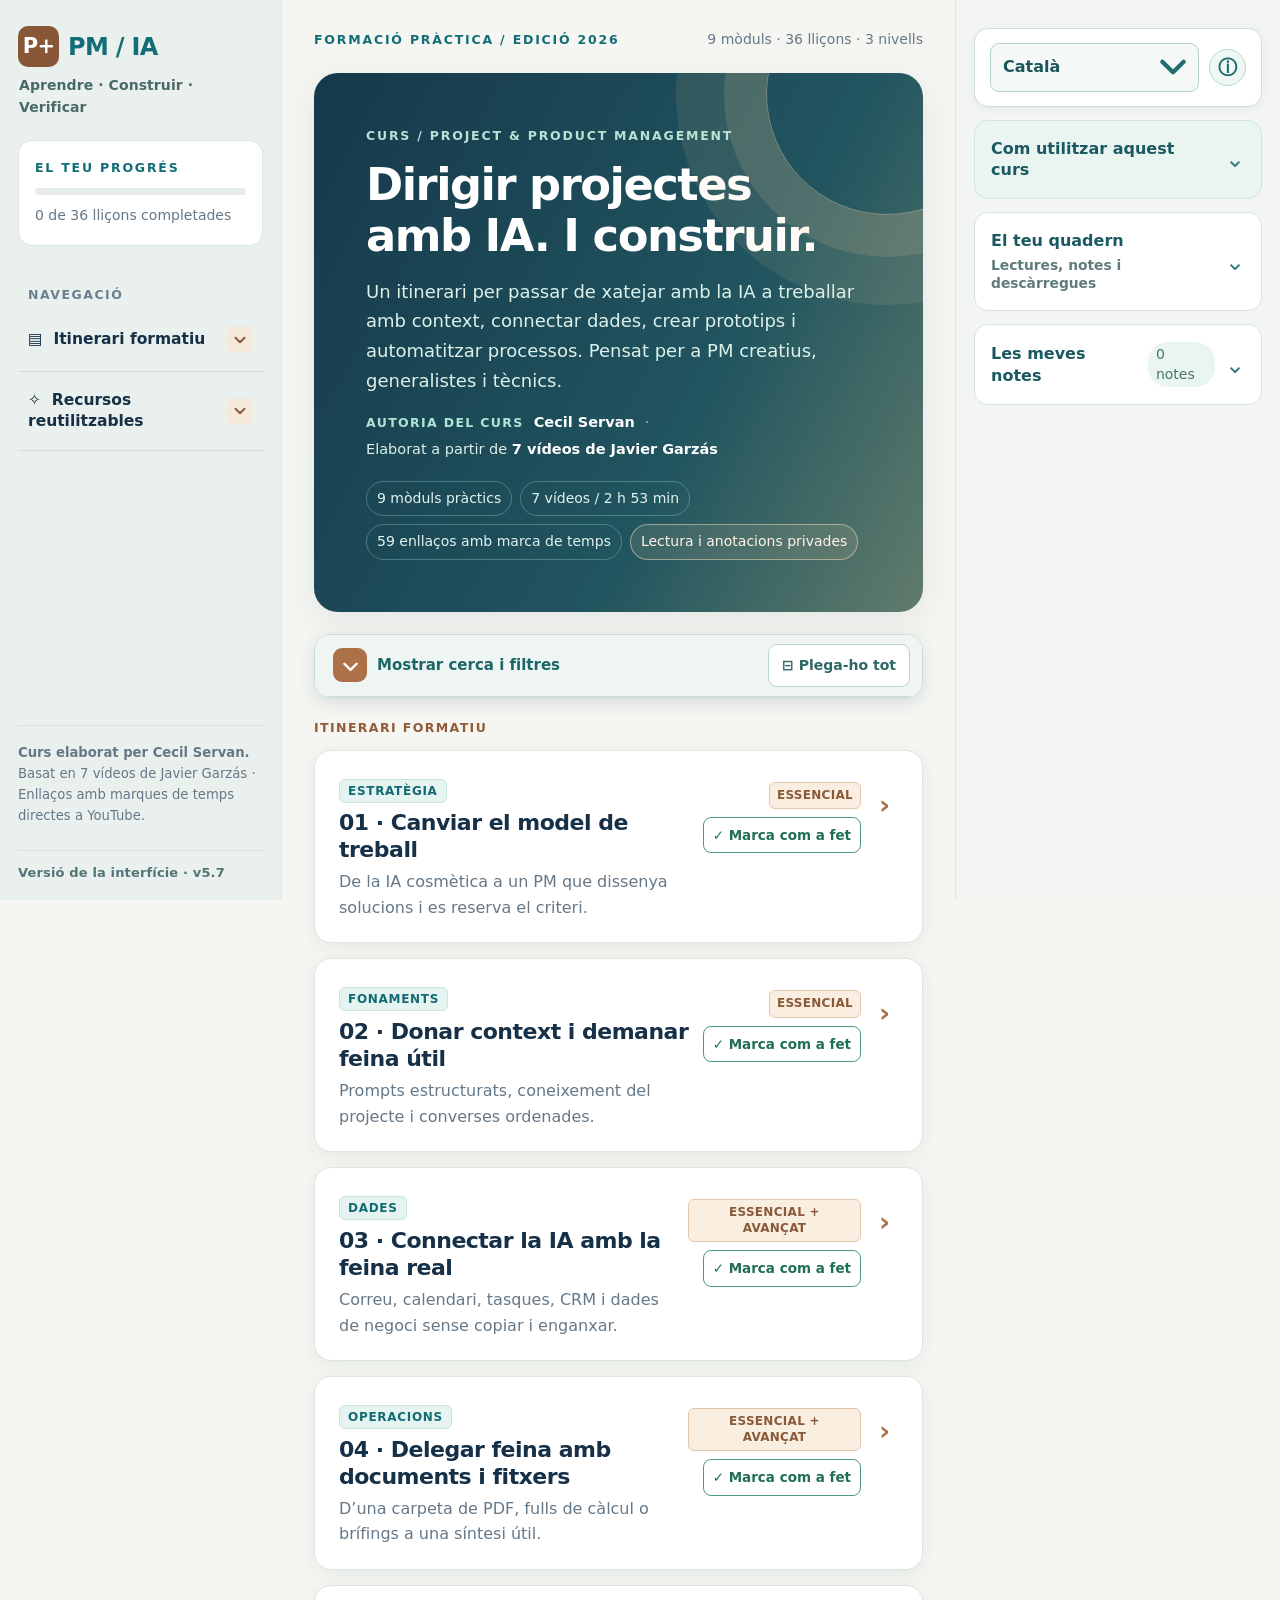
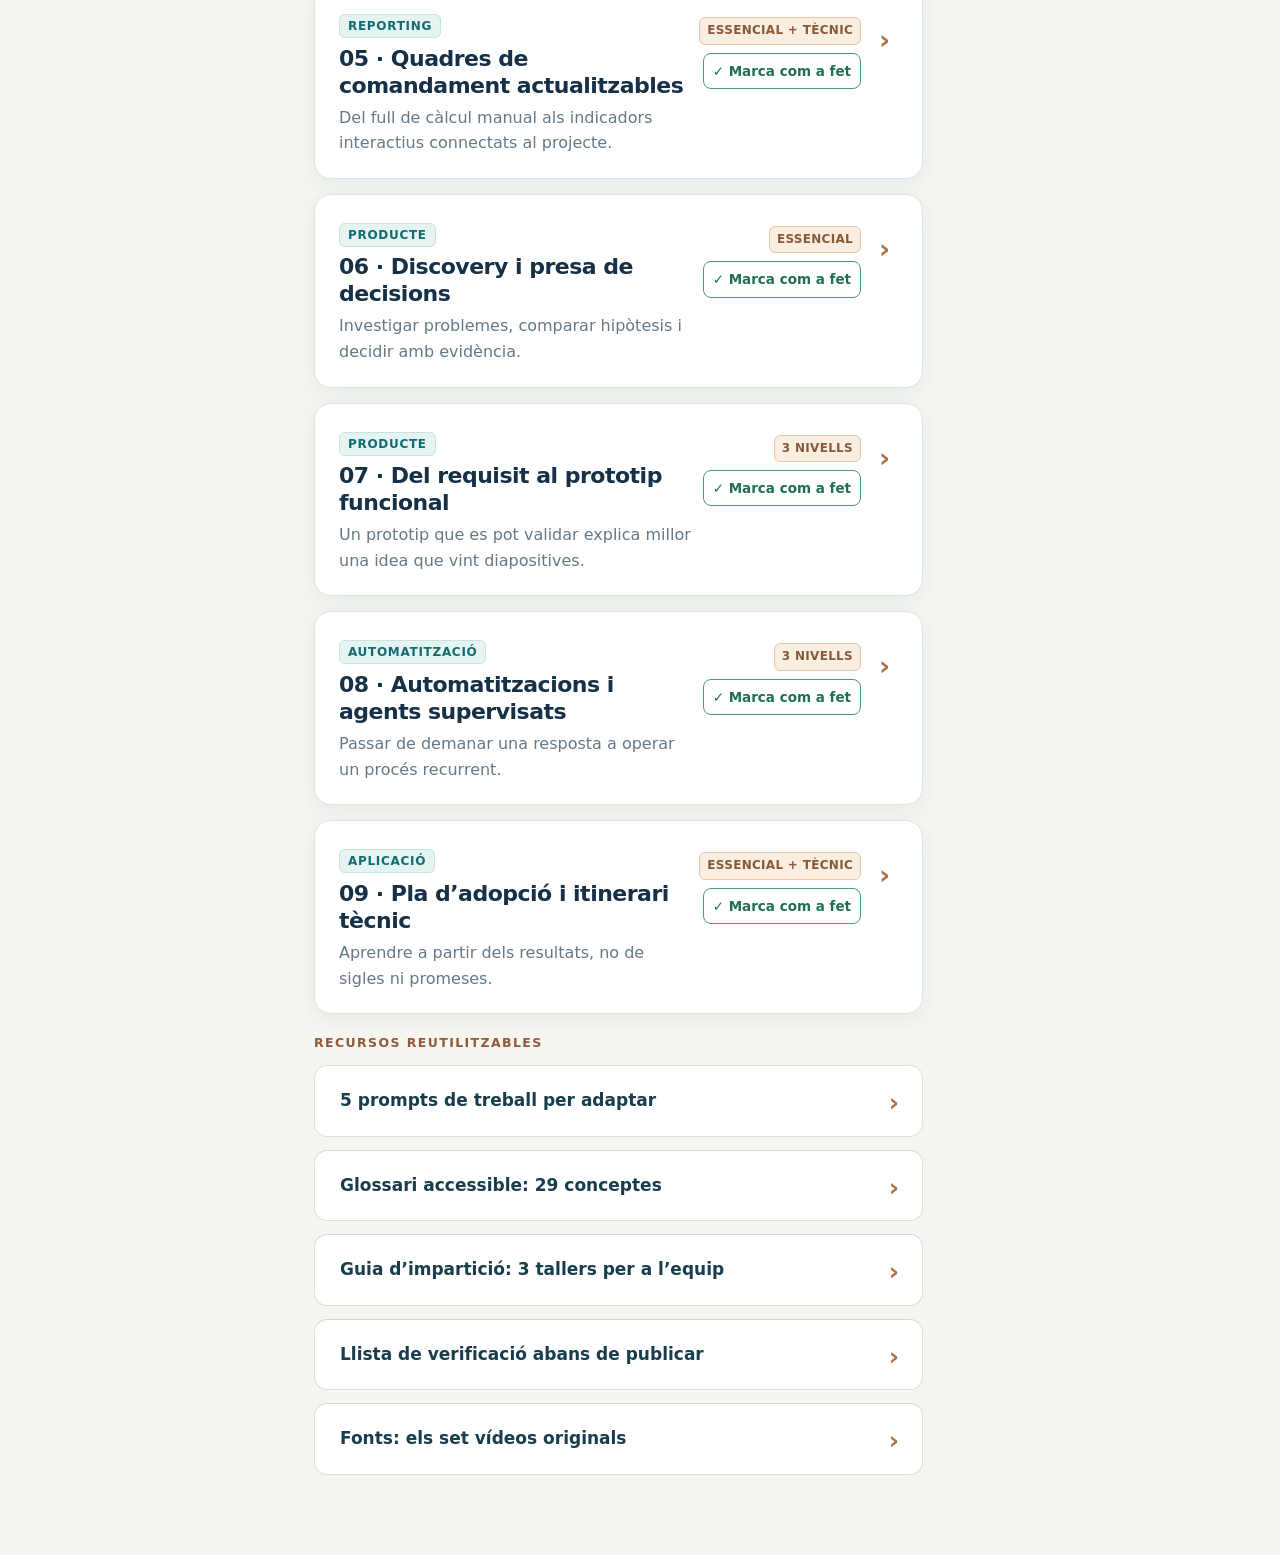
==== ca.html @ 8650fc3a "fix: top-left mobile collapse control with inward chevrons" ====
<!doctype html>
<!-- v5.1: global multilingual highlights -->
<html lang="ca"><head><meta charset="utf-8"><meta name="viewport" content="width=device-width, initial-scale=1">
<meta name="description" content="Curs pràctic de Cecil Servan: 9 mòduls, 36 lliçons, 59 fragments de vídeo i PDF descarregable. A partir de 7 vídeos de Javier Garzás.">
<meta name="author" content="Cecil Servan">
<title>Project &amp; Product Management amb IA | Curs interactiu</title>

<!-- Static social-sharing metadata: readable without running JavaScript. -->
<link rel="canonical" href="https://curso-pm-ia.vercel.app/ca.html">
<meta property="og:type" content="website">
<meta property="og:site_name" content="PM/IA · Cecil Servan">
<meta property="og:locale" content="ca_ES">
<meta property="og:locale:alternate" content="es_ES"><meta property="og:locale:alternate" content="en_US">
<meta property="og:url" content="https://curso-pm-ia.vercel.app/ca.html">
<meta property="og:title" content="Project &amp; Product Management amb IA | Curs interactiu">
<meta property="og:description" content="Curs pràctic de Cecil Servan: 9 mòduls, 36 lliçons, 59 fragments de vídeo i PDF descarregable. A partir de 7 vídeos de Javier Garzás.">
<meta property="og:image" content="https://curso-pm-ia.vercel.app/assets/og-ca.jpg">
<meta property="og:image:secure_url" content="https://curso-pm-ia.vercel.app/assets/og-ca.jpg">
<meta property="og:image:type" content="image/jpeg">
<meta property="og:image:width" content="1200">
<meta property="og:image:height" content="630">
<meta property="og:image:alt" content="Curs interactiu de Project &amp; Product Management amb IA. Logotip P+ PM/IA i 9 mòduls, 36 lliçons, 59 moments clau.">
<meta name="twitter:card" content="summary_large_image">
<meta name="twitter:title" content="Project &amp; Product Management amb IA | Curs interactiu">
<meta name="twitter:description" content="Curs pràctic de Cecil Servan: 9 mòduls, 36 lliçons, 59 fragments de vídeo i PDF descarregable. A partir de 7 vídeos de Javier Garzás.">
<meta name="twitter:image" content="https://curso-pm-ia.vercel.app/assets/og-ca.jpg">
<link rel="icon" type="image/x-icon" href="/assets/favicon.ico">
<link rel="icon" type="image/png" sizes="512x512" href="/assets/favicon.png">
<link rel="apple-touch-icon" sizes="180x180" href="/assets/apple-touch-icon.png">
<meta name="theme-color" content="#07564f">
<link rel="alternate" hreflang="es" href="https://curso-pm-ia.vercel.app/">
<link rel="alternate" hreflang="en" href="https://curso-pm-ia.vercel.app/en.html">
<link rel="alternate" hreflang="ca" href="https://curso-pm-ia.vercel.app/ca.html">

<style>
:root{color-scheme:light;--ink:#163047;--muted:#657887;--blue:#315d7c;--teal:#136d77;--coral:#ce684c;--bg:#f5f6f2;--paper:#fff;--pale:#eaf2f2;--edge:#dce5e5;--sun:#fff0d6;--shadow:0 10px 34px rgba(18,47,60,.08)}*{box-sizing:border-box}html{scroll-behavior:smooth}body{margin:0;background:var(--bg);color:var(--ink);font:15px/1.58 system-ui,-apple-system,BlinkMacSystemFont,"Segoe UI",sans-serif}button,input,select,textarea{font:inherit}button{cursor:pointer}button:focus-visible,input:focus-visible,textarea:focus-visible,a:focus-visible{outline:3px solid #ed8a61;outline-offset:2px}a{color:#116878}a:hover{text-decoration:underline}h1,h2,h3,h4,p{margin-top:0}h1{font-size:clamp(30px,3.2vw,48px);line-height:1.14;letter-spacing:-1.5px;margin:13px 0 16px;font-weight:780}h2{font-size:23px;line-height:1.23;letter-spacing:-.5px}h3{font-size:16px;line-height:1.3}small{color:var(--muted)}.layout{display:grid;grid-template-columns:265px minmax(0,1fr) 292px;min-height:100vh;max-width:1680px;margin:auto}.nav{background:#eaf0ee;min-height:100vh;border-right:1px solid var(--edge);position:sticky;top:0;height:100vh;overflow-y:auto;padding:26px 17px}.logo{display:flex;gap:9px;align-items:center;color:var(--teal);font-weight:800;font-size:21px;letter-spacing:-.7px}.logo .mark{display:grid;place-items:center;width:34px;height:34px;border-radius:10px;background:var(--ink);color:#fff;font-weight:800}.kicker{font-size:11px;letter-spacing:1.8px;font-weight:800;color:var(--teal);text-transform:uppercase}.muted{color:var(--muted)}.progress-wrap{background:#fff;border:1px solid var(--edge);border-radius:14px;padding:14px;margin:24px 0 19px}.progress-track{height:7px;background:#e5eceb;border-radius:10px;overflow:hidden;margin:10px 0 5px}.progress-fill{height:100%;width:0%;background:var(--teal);transition:width .2s}.sidenav{display:flex;flex-direction:column;gap:4px}.sidenav button{width:100%;text-align:left;border:0;background:transparent;padding:10px 12px;border-radius:9px;font-size:12.6px;color:var(--ink);display:flex;align-items:center;gap:10px}.sidenav button:hover,.sidenav button.active{background:white}.num{font-weight:800;color:var(--teal);font-variant-numeric:tabular-nums}.num.done{color:#31916b}.nav-foot{font-size:12px;color:var(--muted);margin-top:24px;border-top:1px solid #d6e0df;padding-top:16px}.main{min-width:0;padding:28px 32px 80px}.topline{display:flex;justify-content:space-between;align-items:center;gap:14px}.topline .mini{font-size:12px;color:var(--muted)}.hero{background:linear-gradient(124deg,#173a4e 0%,#205466 63%,#337c7b 100%);color:white;border-radius:24px;padding:clamp(24px,4.5vw,52px);box-shadow:var(--shadow);margin:21px 0 22px;position:relative;overflow:hidden}.hero:after{content:"";position:absolute;width:240px;height:240px;border:1px solid #8bd5c355;border-radius:50%;right:-85px;top:-100px;box-shadow:0 0 0 42px #8bd5c313,0 0 0 90px #8bd5c310;pointer-events:none}.hero .kicker{color:#b7e3d7}.hero p{max-width:630px;color:#dcf1eb;margin:0}.hero-tags{display:flex;flex-wrap:wrap;gap:8px;margin-top:20px}.hero-tags span{border:1px solid #8ac9be66;border-radius:20px;font-size:12px;padding:5px 10px;color:#e1f3ef}.toolbar{background:var(--paper);border:1px solid var(--edge);border-radius:16px;padding:14px;box-shadow:var(--shadow);margin-bottom:19px;position:sticky;top:12px;z-index:9}.toolbar .searchline{display:flex;gap:9px;align-items:center}.search{width:100%;min-width:0;background:#f8faf9;border:1px solid var(--edge);border-radius:9px;padding:10px 13px;color:var(--ink)}.filter-row{display:flex;gap:6px;flex-wrap:wrap;margin-top:12px;align-items:center}.chip{border:1px solid var(--edge);background:#fff;color:#506979;padding:5px 11px;border-radius:99px;font-size:12px}.chip.active{background:var(--ink);color:white;border-color:var(--ink)}.filter-row .separator{width:1px;height:20px;background:var(--edge);margin:0 4px}.lightbutton{border:1px solid var(--edge);background:white;color:var(--ink);padding:8px 12px;border-radius:9px;font-size:12px}.lightbutton:hover{background:#f0f5f4}.primary{border:0;background:var(--teal);color:white;padding:9px 14px;border-radius:9px;font-weight:700;font-size:13px}.primary:hover{background:#0d5660}.secondary{border:1px solid #8ebbb9;background:#e5f2ef;color:#1b6569;padding:9px 12px;border-radius:9px;font-weight:700;font-size:12px}.section-cap{font-size:11px;font-weight:800;letter-spacing:1.4px;text-transform:uppercase;color:var(--teal);margin-bottom:12px}.module{background:white;border:1px solid var(--edge);border-radius:17px;margin-bottom:15px;overflow:hidden;box-shadow:0 5px 18px #152c3610;scroll-margin-top:145px}.module summary{list-style:none;padding:22px 22px 20px;cursor:pointer;display:grid;grid-template-columns:1fr auto;gap:15px;align-items:center}.module summary::-webkit-details-marker{display:none}.module summary:hover{background:#fcfdfc}.module-headline h2{margin:6px 0}.module summary p{font-size:13px;color:var(--muted);margin:0}.topic-pill{background:#e7f0ef;color:var(--teal);padding:4px 8px;border-radius:6px;font-size:10px;font-weight:800;text-transform:uppercase;letter-spacing:.7px}.chevron{font-size:24px;font-weight:300;color:var(--teal);transition:transform .2s}.module[open] .chevron{transform:rotate(90deg)}.module-inner{border-top:1px solid var(--edge);padding:22px}.objective{background:#eef6f4;border-left:3px solid var(--teal);border-radius:5px;padding:12px 14px;font-size:13px;margin:0 0 18px}.lesson{padding:17px 0;border-bottom:1px solid #e6eceb}.lesson:first-of-type{padding-top:2px}.lesson:last-of-type{border-bottom:0}.lesson-top{display:flex;align-items:center;gap:9px;flex-wrap:wrap;margin-bottom:7px}.lesson-top h3{margin:0;flex:1;min-width:210px}.tag-adv{font-size:10px;background:#fff0e3;color:#9a4929;border-radius:5px;padding:3px 7px;font-weight:800}.tag-base{font-size:10px;background:#e7f5f0;color:#247b66;border-radius:5px;padding:3px 7px;font-weight:800}.done-label{font-size:12px;white-space:nowrap;display:flex;align-items:center;gap:4px;color:#52716f;cursor:pointer}.done-label input{accent-color:var(--teal)}.hl-block{position:relative;margin:7px 0;color:#3d5261;font-size:13.8px;line-height:1.75;overflow-wrap:anywhere}.hl-block.action{background:#f7f9f8;padding:11px 12px;border-radius:8px;margin-top:11px}.hl-block.action:before{content:"EN LA PRÁCTICA · ";font-size:10px;letter-spacing:.5px;font-weight:800;color:var(--teal)}.video-links{display:flex;flex-wrap:wrap;gap:8px;margin-top:10px}.video-links a{font-size:11.7px;color:var(--teal);background:#eef7f6;text-decoration:none;border:1px solid #d5e9e5;border-radius:8px;padding:4px 8px;font-weight:650}.video-links a:hover{background:#d7eeea}.exercise{margin-top:18px;border:1px solid #e1e8e7;background:#fbfcfb;border-radius:10px;padding:17px}.exercise h3{margin:0 0 8px;color:var(--teal)}.exercise ol{padding-left:20px;margin:6px 0 10px;font-size:13px}.exercise li{margin-bottom:5px}.outcome{font-size:13px;font-weight:700;color:#385c59}.warning{background:#fffaed;padding:12px 13px;border-radius:8px;font-size:12.8px;margin:12px 0 0;color:#7b5835}.sidebar{padding:28px 18px;background:#f3f5f2;position:sticky;height:100vh;top:0;overflow-y:auto;border-left:1px solid var(--edge)}.side-card{background:white;border:1px solid var(--edge);border-radius:14px;padding:16px;margin-bottom:16px}.side-card h3{margin-bottom:9px}.side-card p,.side-card li{font-size:12.5px;color:#5d7180}.side-card ul{padding-left:18px}.export-actions{display:grid;grid-template-columns:1fr 1fr;gap:7px}.export-actions button{font-size:12px;padding:8px 6px;border:1px solid #cadaD8;background:#eff5f3;border-radius:8px;color:var(--teal);font-weight:800}.export-actions button:hover{background:#d9ebe7}.note-item{padding:10px 0;border-top:1px solid var(--edge);font-size:12px}.note-item blockquote{border-left:3px solid #f4bb70;padding-left:9px;margin:6px 0;color:#495963;max-height:80px;overflow:hidden}.note-item .buttons{display:flex;gap:9px;margin-top:6px}.note-item button{border:0;background:transparent;color:var(--teal);font-size:11px;padding:0}.danger{color:#b14e42!important}.empty{font-size:12px;color:var(--muted)}.misc{margin-top:18px}.misc details{background:white;border:1px solid var(--edge);border-radius:13px;margin-top:10px;padding:16px 19px}.misc details summary{font-weight:800;cursor:pointer}.misc details .content{padding-top:15px}.prompt{border-bottom:1px solid var(--edge);padding:12px 0}.prompt strong{color:var(--teal);font-size:13px}.prompt p{white-space:pre-wrap;color:#405563;font-size:13px}.prompt button{margin-bottom:8px}.gloss{display:grid;grid-template-columns:repeat(2,minmax(0,1fr));gap:8px}.term{padding:10px;background:#f6faf9;border-radius:8px;font-size:12px}.term strong{display:block;color:var(--teal)}.source-index{font-size:13px;display:grid;gap:8px}.source-index a{font-weight:650}.selected-tools{display:flex;gap:8px;margin-top:8px;align-items:center}.selected-tools[hidden]{display:none!important}mark.hl{background:#ffe29c;color:inherit;border-radius:3px;box-decoration-break:clone;cursor:pointer;padding:0 1px}mark.hl:hover{background:#ffcb6c}.selection-banner{position:fixed;bottom:20px;left:50%;transform:translateX(-50%);z-index:40;background:#133d4f;color:white;border-radius:12px;box-shadow:0 10px 40px #1b3d4f38;padding:9px 12px;display:flex;gap:11px;align-items:center;font-size:12px;max-width:90vw}.selection-banner[hidden]{display:none}.selection-banner button{border:0;background:#fff;color:#164456;border-radius:7px;padding:7px 12px;font-weight:750}.modal-backdrop{position:fixed;inset:0;background:#102b3e99;z-index:100;display:flex;align-items:center;justify-content:center;padding:18px}.modal-backdrop[hidden]{display:none}.dialog{width:min(560px,100%);background:white;border-radius:16px;padding:25px;box-shadow:0 20px 65px #072a3855}.dialog h2{font-size:21px}.dialog .quote{padding:12px;background:#fff5dd;border-radius:8px;margin-bottom:13px;max-height:130px;overflow:auto;font-size:13px;white-space:pre-wrap}.dialog textarea{width:100%;height:110px;padding:10px;border-radius:9px;border:1px solid var(--edge);resize:vertical}.dialog-actions{display:flex;justify-content:flex-end;gap:10px;margin-top:13px}.toast{position:fixed;bottom:16px;right:16px;background:var(--ink);color:white;padding:10px 17px;border-radius:9px;font-size:13px;z-index:110;box-shadow:var(--shadow)}.toast[hidden]{display:none}.kbd{display:inline-block;border:1px solid #d5e0e1;border-radius:5px;font-size:10px;padding:0 4px;color:var(--muted)}.mutednote{font-size:11.5px;color:var(--muted)}@media(max-width:1190px){.layout{grid-template-columns:215px minmax(0,1fr)}.sidebar{position:relative;height:auto;grid-column:2;padding:0 30px 25px;border-left:0;background:transparent}.main{padding:24px 28px 40px}.side-card{max-width:100%}.nav{width:215px}}@media(max-width:780px){.layout{display:block}.nav{position:relative;width:auto;height:auto;min-height:0;padding:15px}.sidenav{display:none}.nav-foot{display:none}.progress-wrap{margin:10px 0 0}.main{padding:12px 14px 35px}.sidebar{padding:0 14px 24px}.hero{border-radius:16px;padding:27px}.toolbar{top:2px}.module summary{padding:17px}.module-inner{padding:15px}.gloss{grid-template-columns:1fr}.topline{flex-wrap:wrap}.selection-banner{bottom:8px;width:calc(100% - 16px);justify-content:space-between}}@media print{body{background:white;color:#111}.nav,.toolbar,.sidebar,.selection-banner,.modal-backdrop,.topline{display:none!important}.layout{display:block}.main{padding:0}.hero{background:white;color:#111;border:0;box-shadow:none;padding:5px}.hero p{color:#333}.hero-tags{display:none}.module{box-shadow:none;break-inside:avoid;border:1px solid #aaa}.module-inner{display:block!important}.module:not([open]) .module-inner{display:block!important}.module summary{padding:8px}.lesson{break-inside:avoid}.misc details{break-inside:avoid}a{color:#111}}

/* V2 interface — warm complementary accent and stronger information hierarchy */
:root{--orange:#bd6731;--orange-light:#fff3e7;--green-light:#eaf6f0;--orange-edge:#f0d6bb;--success:#288368;--nav-rule:#cfdedc}
.hero{background:linear-gradient(115deg,#143648 0%,#215b65 62%,#7d6a55 100%)}
.hero-tags span:last-child{border-color:#f0c5a2;color:#ffe5cf}
.nav-heading{font-size:10px;letter-spacing:1.5px;font-weight:850;color:#6a8090;margin:23px 10px 10px}
.sidenav{gap:0}.sidenav .nav-group{border-bottom:1px solid var(--nav-rule);padding-bottom:5px;margin-bottom:6px}
.nav-group summary{cursor:pointer;display:flex;align-items:center;justify-content:space-between;gap:8px;padding:12px 10px;font-size:14px;font-weight:800;list-style:none;border-radius:9px}
.nav-group summary::-webkit-details-marker{display:none}.nav-group summary:hover{background:white}.nav-count{font-size:11px;color:var(--teal);white-space:nowrap}
.nav-module-list{padding:4px 0 7px 8px}.nav-module-list button{display:grid;grid-template-columns:29px minmax(0,1fr);align-items:start;gap:7px;padding:10px 7px 11px 8px;border-radius:0;border-bottom:1px solid var(--nav-rule);font-size:12.6px;line-height:1.37}
.nav-module-list button:last-child{border-bottom:0}.nav-module-list .num{display:block;line-height:1.37;margin:0;align-self:start}
.sidenav button.nav-primary{font-size:13px;font-weight:700;padding:12px 11px;border-radius:5px;border-bottom:1px solid var(--nav-rule)}
.sidenav button.nav-primary span{display:inline-block;width:18px;text-align:center;color:var(--orange);font-size:15px}
.toolbar{padding:0;top:9px;overflow:hidden;border-color:#c7dcd9;scroll-margin-top:13px}
.toolbar-head{display:flex;justify-content:space-between;gap:9px;align-items:center;padding:9px 12px;background:#edf5f3}
.tools-toggle{display:flex;align-items:center;gap:10px;border:0;background:transparent;text-align:left;font-weight:800;color:#115a62;font-size:13px;flex:1;padding:4px 6px}
.tools-toggle #toolArrow{display:grid;place-items:center;background:#115a62;color:white;width:25px;height:25px;border-radius:7px;font-size:20px;line-height:1}
.all-collapse{background:#fff;border-color:#b3ceca;color:#195d63;font-size:12px;font-weight:800;white-space:nowrap}
#toolsBody{padding:15px 17px 13px}#toolsBody[hidden]{display:none!important}.toolbar.compact{box-shadow:0 5px 17px #19465322}
.filter-block{background:#f0f8f6;border:1px solid #e0ecea;border-radius:11px;padding:10px 11px;margin-top:11px}
.filter-block.level-block{background:#fff8ef;border-color:#f4e7d5;margin-top:8px}
.filter-heading{font-size:11px;font-weight:850;color:#1b6569;letter-spacing:1.15px;display:flex;align-items:center;gap:7px}
.level-block .filter-heading{color:var(--orange)}.filter-icon{font-size:15px}
.filter-row{margin-top:7px}.chip.active{background:#185c65;border-color:#185c65}.level-block .chip.active{background:#a65a2d;border-color:#a65a2d}
.tip{display:flex;align-items:flex-start;gap:12px;margin-top:11px;padding:11px 12px;border-radius:10px;background:#fff4e2;border-left:3px solid #d48a3f;font-size:12.8px;color:#634c37}
.tip-light{font-size:20px;line-height:1.2}.tip strong{color:#75472d}
.module{border-width:1.5px}.module summary{grid-template-columns:minmax(0,1fr) auto;align-items:start;gap:10px}.module summary:hover{background:#f5faf9}
.module-head-right{display:flex;align-items:center;gap:9px;align-self:start;padding-top:7px}
.module-level{background:#eaf2f0;border:1px solid #d6e7e2;color:#35666b;border-radius:6px;font-size:10px;line-height:1.2;font-weight:850;letter-spacing:.3px;padding:5px 7px;white-space:nowrap}
.module-done-badge{font-size:10px;font-weight:850;white-space:nowrap;color:#197251;background:#d6f0e4;border-radius:5px;padding:5px}
.module.completed{background:#f1faf5;border:2px solid #5cb38a;box-shadow:0 5px 20px #2a8c5630}
.module.completed summary{background:#e5f5e9}.module.completed .module-inner{background:#f7fcf8;border-color:#c9e8d7}
.module.completed .module-level{background:#daf1e5;border-color:#acd7bf}
.module-controls{display:flex;justify-content:flex-end;margin-bottom:10px}
.module-complete-toggle{font-size:11px;font-weight:800;border:1px solid #90cbb0;background:#edf9f2;border-radius:8px;color:#267852;padding:6px 10px}
.module.completed .module-complete-toggle{background:#c7e9d7}
.module-headline h2{font-size:22px;line-height:1.23}.topic-pill{background:#fff0df;color:#9a5325}
.video-links a{background:#fff4e6;border:1px solid #f1dcc6;color:#985321}
.video-links a:hover{background:#f9e3c5}.exercise{background:#fff7ed;border:1px solid var(--orange-edge)}.exercise h3{color:#a55d30;font-size:16px}.outcome{background:#e9f4f1;border-radius:7px;padding:10px 12px;color:#1b675f}
.sidebar{background:#f2f6f3}.side-card{border-color:#d7e5df}.side-card .kicker{color:#9c582c}.usage-card{background:#eaf5f1;border-color:#cde5dd}
.usage-card ul{padding-left:17px;margin-bottom:0}.usage-card li{margin:5px 0;line-height:1.5}
.notebook-title{font-size:16px;margin:6px 0 15px}.notebook-part{border-top:1px solid #e0e7e3;padding:13px 0}
.notebook-part:first-of-type{border:0}.notebook-part h4{font-size:13px;margin:0 0 7px;display:flex;align-items:center;gap:8px;color:#1e5360}
.notebook-part h4 span{font-size:10px;border-radius:5px;background:#fff0df;color:#9a5325;padding:3px 5px}
.notebook-part p{font-size:12px;margin-bottom:10px;line-height:1.5}.download-main{width:100%;background:#155d67;color:white;border:0;padding:11px 7px;border-radius:8px;font-weight:800;font-size:12px}
.download-main:hover{background:#114a53}.download-icon{display:inline-block;font-size:19px;line-height:.6;margin-right:4px}
.export-actions button{font-size:11px;padding:8px 6px;line-height:1.35}.export-actions button span{font-size:16px;vertical-align:middle;margin-right:3px}
.misc details{scroll-margin-top:125px}
@media(max-width:1190px){.module-headline h2{font-size:19px}.module-head-right{flex-wrap:wrap;justify-content:flex-end}}
@media(max-width:780px){.sidenav{display:flex}.nav{padding:15px}.nav-heading{margin:17px 8px 6px}.nav-module-list{max-height:235px;overflow-y:auto}.toolbar{top:0}.toolbar-head{gap:5px;padding:9px}.tools-toggle{font-size:12px}.all-collapse{font-size:11px;padding:7px}.module summary{grid-template-columns:minmax(0,1fr);gap:4px}.module-head-right{justify-content:flex-end;align-items:center}.module-level{white-space:normal;text-align:center}.module-headline h2{font-size:20px}.toolbar .searchline{flex-wrap:nowrap}}

/* V3: visual hierarchy, contrasting warm rose and accessible collapsing states */
:root{--rose:#ad7148;--rose-deep:#875737;--rose-soft:#faf1e9;--rose-border:#e7d1bd;--teal-soft:#e5f4f1}
.logo .mark{background:var(--rose-deep)}
.progress-fill{background:linear-gradient(90deg,#13737b 0%,var(--rose) 100%)}
.hero{background:linear-gradient(116deg,#173b4e 0%,#255c66 56%,#976b4c 100%)}
.hero:after{border-color:#ffe9d655;box-shadow:0 0 0 42px #e7c8ad22,0 0 0 90px #e7c8ad1c}
.hero-tags span:last-child{border-color:#e5c9b2;color:#f9e9d7}
.nav-group>summary .nav-arrow{width:31px;height:31px;border-radius:9px;background:#f8eee2;color:var(--rose-deep);display:grid;place-items:center;font-size:32px;line-height:1;font-weight:700;transition:transform .16s;flex:none;transform:rotate(0deg)}
.nav-group[open]>summary .nav-arrow{transform:rotate(90deg)}
.nav-group>summary:hover{background:#fcf8f2}
.sidenav button.nav-primary span{color:var(--rose)}
.section-cap{color:var(--rose)}
.toolbar-head{background:#f6f0e8;border-bottom:1px solid var(--rose-border)}
.tools-toggle{color:var(--rose-deep)}
.tools-toggle #toolArrow{display:grid;place-items:center;background:var(--rose);color:white;width:34px;height:34px;border-radius:9px;flex:none;padding:0}
.tools-toggle #toolArrow svg{display:block;transition:transform .16s}
.toolbar.compact #toolArrow svg{transform:rotate(180deg)}
.all-collapse{border:1px solid var(--rose-border);color:var(--rose-deep);background:#fff}
.all-collapse:hover{background:#faf1e8}
.filter-block{background:#eff8f6}.filter-block.level-block{background:#fbf3e9;border-color:var(--rose-border)}
.level-block .filter-heading{color:var(--rose-deep)}
.level-block .chip.active{background:var(--rose);border-color:var(--rose)}
.level-block .chip:not(.active){color:#826044;border-color:#e8d2c1;background:#fffaf5}
.tip{background:#fbf3e9;border-left-color:var(--rose)}.tip strong{color:var(--rose-deep)}
.module-head-right{display:grid;grid-template-columns:minmax(0,auto) 27px;gap:10px;justify-items:end;align-items:start}
.module-level-col{display:flex;flex-direction:column;gap:8px;align-items:flex-end;min-width:0}
.module-level{background:var(--rose-soft)!important;color:var(--rose-deep)!important;border:1px solid var(--rose-border)!important;font-size:10px;max-width:173px;text-align:center}
.module-complete-toggle{display:block;font-size:10.6px;font-weight:800;line-height:1.15;border:1px solid var(--rose-border);background:#fffaf6;color:var(--rose-deep);border-radius:8px;padding:8px 9px;white-space:nowrap}
.module-complete-toggle:hover{background:#fbdce4}
.module.completed .module-complete-toggle{background:#ccebdc;color:#176347;border-color:#9fceb5}
.module-done-badge{grid-column:1;grid-row:2;margin:0 3px}
.module-head-right .chevron{grid-column:2;grid-row:1;justify-self:center;font-size:27px;font-weight:600;color:var(--rose)}
.topic-pill{background:var(--teal-soft)!important;color:#126572!important;border:1px solid #c8e5df}
.lesson{margin:9px -8px 5px;padding:15px 12px;border-radius:10px;border-bottom:1px solid #e5eae9;transition:background .16s,border .16s}
.lesson.is-done{background:#eaf7f0;border:1.5px solid #a2cfb6;box-shadow:inset 4px 0 0 #238a65;padding-left:12px}
.lesson.is-done h3{color:#1b7659}.lesson.is-done h3:after{content:' ✓';color:#25885d}
.lesson-top{justify-content:space-between}
.tag-adv,.tag-base{background:#f8efe5;color:#805634;border:1px solid #e6d2bc;font-size:10px}
.tag-adv{background:#f5e7d7;color:#805234}
.done-label{color:#7d6656}.done-label input{accent-color:var(--rose)}
.module.completed summary{background:#eaf8ef}.module.completed .module-level{background:#f8eee4!important;border-color:#e0c8b0!important}
.video-links a{color:var(--rose-deep);background:#fcf5ea;border-color:#e9d4c1}.video-links a:hover{background:#f7e5d0}
.exercise{background:#fbf4ea;border-color:#ead8c2}.exercise h3{color:var(--rose-deep)}
.warning{background:#fcf4e8;color:#805637;border-left:3px solid var(--rose)}
.notebook .kicker,.side-card .kicker{color:var(--rose)}
.notebook-part h4 span{background:#f8ecdc;color:var(--rose-deep)}
.notebook-part h4{color:var(--rose-deep)}
.download-main{background:var(--rose-deep)}.download-main:hover{background:var(--rose)}
.export-actions button{background:#fcf4eb;border-color:var(--rose-border);color:var(--rose-deep)}
.misc details{border-color:#dde5e3}
.misc details>summary{font-size:16px;color:#183d4d;position:relative;padding:4px 6px;list-style:none}
.misc details>summary::-webkit-details-marker{display:none}
.misc details>summary:after{content:'›';font-size:25px;color:var(--rose);position:absolute;right:4px;top:0;transform:rotate(0deg)}
.misc details[open]>summary:after{transform:rotate(90deg)}
.misc details[open]{border-left:3px solid var(--rose)}
.aux-intro{padding:13px 15px;background:#eef7f5;color:#36616c;border-left:4px solid #2c8790;border-radius:8px;line-height:1.6;font-size:13.3px}
.workshop-content{display:grid;gap:13px}
.workshop-card{background:#fdf9f3;border:1px solid var(--rose-border);border-radius:12px;padding:16px 18px}
.workshop-meta{display:flex;gap:8px;align-items:center;margin-bottom:9px}
.workshop-number{display:grid;place-items:center;background:var(--rose);color:white;width:32px;height:30px;border-radius:8px;font-weight:900;font-size:12px}
.workshop-duration{font-size:11px;font-weight:850;color:var(--rose-deep);letter-spacing:.8px}
.workshop-card h3{font-size:17px;color:#194e5d;margin-bottom:8px}
.workshop-card p{margin:0 0 10px;font-size:13.5px;line-height:1.65}
.workshop-deliverable{margin:0!important;border-top:1px solid #dfd0be;padding-top:9px;color:#665644}
.rubric-card{padding:13px 16px;border-radius:10px;background:#e7f5f2;border:1px solid #cae4df}
.rubric-card b{font-size:11px;letter-spacing:1px;color:#116b77}.rubric-card p{margin:6px 0 0;line-height:1.55}
.checklist{counter-reset:check;list-style:none;padding:0;display:grid;gap:10px}
.checklist li{position:relative;padding:12px 12px 12px 44px;background:#fcf8f3;border:1px solid #ebddd0;border-radius:9px;font-size:13px}
.checklist li:before{content:'✓';position:absolute;top:10px;left:13px;border:1.6px solid var(--rose);color:var(--rose);border-radius:5px;width:22px;height:22px;display:grid;place-items:center;font-size:12px;font-weight:800}
.term{border-left:3px solid var(--rose-border);background:#f9fbfa}.term strong{font-size:13px;color:var(--rose-deep);margin-bottom:3px}
@media(max-width:1190px){.module-head-right{grid-template-columns:minmax(0,auto) 24px}.module-level{max-width:150px}}
@media(max-width:780px){.module summary{grid-template-columns:minmax(0,1fr);gap:9px}.module-head-right{display:grid;grid-template-columns:minmax(0,1fr) 28px;width:100%;justify-content:end}.module-level-col{align-items:flex-start}.module-done-badge{grid-column:1;grid-row:2;justify-self:start}.module-head-right .chevron{grid-column:2;grid-row:1}.lesson{margin-left:-7px;margin-right:-7px}.toolbar-head{padding:8px}.tools-toggle #toolArrow{width:34px;height:34px}.workshop-card{padding:13px}}

/* V4: warm accent, calm editorial style + accessible interactive states */
:root{--rose:#ad7148;--rose-deep:#875737;--rose-soft:#faf1e9;--rose-border:#e7d1bd;--teal-soft:#e5f4f1;--orange:#ad7148;--orange-edge:#e9d2bb}
.hero{background:linear-gradient(118deg,#16384b 0%,#21555f 63%,#617c6c 100%)}
.hero:after{border-color:#eac8a777;box-shadow:0 0 0 42px #f4cfa022,0 0 0 90px #f4cfa018}
.hero-tags span:last-child{background:#e9cba01f;border-color:#f1d8ba88;color:#fff4e7}
.section-cap{color:#925a36}
.nav-group>summary .nav-arrow{width:27px;height:27px;font-size:unset;transform:none;background:#f4e9db;color:#895b3a}
.nav-group>summary .nav-arrow svg{display:block;transition:transform .16s}
.nav-group[open]>summary .nav-arrow{transform:none}
.nav-group[open]>summary .nav-arrow svg{transform:rotate(180deg)}
.module-complete-toggle,.module:not(.completed) .module-complete-toggle{background:white;border:1.5px solid #4b9b7a;color:#206f55;box-shadow:none}
.module-complete-toggle:hover{background:#eaf7ee;border-color:#2e8c68}
.module.completed .module-complete-toggle{background:#edf8f1;border-color:#64ac87;color:#1b6e4c}
.module-level,.tag-adv,.tag-base{color:#895a38!important;border-color:#e3c7ad!important;background:#faeee1!important}
.module.completed .module-level{background:#faeee1!important;border-color:#e3c7ad!important}
.topic-pill{background:#e5f4f1!important;color:#126b73!important;border:1px solid #c8e4df!important}
.lesson.is-done{padding-top:23px; padding-bottom:19px;margin-top:12px; border-color:#a2cfb6;}
.lesson.is-done:first-of-type{padding-top:23px}
.done-label{color:#326b5d}.done-label input{accent-color:#2a8c69}
.video-links a{background:#fcf4e8;border-color:#e8d7c4;color:#86582e}
.video-links a:hover{background:#f5e5d1}
.toolbar-head{background:#eef5f2;border-bottom:1px solid #d0dfd9}
.tools-toggle{color:#1b6667}.tools-toggle #toolArrow{background:#ad7148;color:white}
.all-collapse{color:#2e6865;border-color:#bad6cb;background:white}.all-collapse:hover{background:#eef6f2}
.level-block .chip.active{background:#a36942;border-color:#a36942;color:white}
.level-block .chip:not(.active){color:#865b3e;border-color:#ebd6c4;background:#fffaf7}
.filter-block.level-block{background:#fcf5ec;border-color:#ecdacb}
.tip{background:#fcf3e7;border-left:3px solid #c38b5d;color:#765d41}.tip strong{color:#885330}
.exercise{background:#fcf7f1;border-color:#e4d5c4}.exercise h3{color:#875737}
.misc details{border-color:#d7e1dc;background:#fff}
.misc details+details{margin-top:13px;border-top:1.5px solid #cbdcd5}
.misc details[open]{border-left:1px solid #d7e1dc}
.misc details>summary{border-bottom:1px solid transparent}
.misc details[open]>summary{border-bottom-color:#dce7e2;padding-bottom:12px}
.workshop-card{background:#fcf9f5;border:1px solid #e8d8c8}
.workshop-deliverable{border-top-color:#e5d3bf;color:#715b49}
.checklist li{background:#fffaf5;border-color:#e9ddcf}
.checklist li:before{border-color:#a86d42;color:#a86d42}
.term{background:#f9fbf9;border-left:2px solid #dfcbb6}.term strong{color:#8e5d3c}
.notebook .kicker,.side-card .kicker{color:#9d663b}
.notebook-part h4 span{background:#f8eada;color:#88593a}
.download-main{background:#16656b}.download-main:hover{background:#12515a}
.export-actions button{background:#eff7f4;color:#1d6c66;border-color:#cbdcd5}
@media(max-width:780px){.nav-group>summary .nav-arrow{width:29px;height:29px}.toolbar.compact{position:sticky;top:0}}
.hero-credit{display:flex;flex-wrap:wrap;gap:5px 10px;align-items:baseline;margin-top:17px;font-size:12.8px;line-height:1.5;color:#dcefeb}.hero-credit strong{font-weight:760;color:#fff}.hero-credit .credit-label{font-size:10.2px;letter-spacing:1.35px;font-weight:850;color:#aee6d6}.hero-credit .credit-sep{opacity:.65}@media(max-width:600px){.hero-credit .credit-sep{display:none}.hero-credit{gap:3px 9px}.hero-credit .credit-label{flex-basis:100%}}

/* V4.2: distinct pedagogical levels and an independent progress dimension */
.filter-block.progress-block{background:#eef7f1;border-color:#d2e5d8;margin-top:8px}
.progress-block .filter-heading{color:#237454}
.progress-block .chip.active{background:#287f62;border-color:#287f62;color:#fff}
.progress-block .chip:not(.active){background:#f9fdf9;color:#376d55;border-color:#c6ddcc}
.lesson .tag-adv{background:#f7e3cc!important;border-color:#dcb997!important;color:#855226!important}
.lesson .tag-tech{display:inline-flex;align-items:center;justify-content:center;letter-spacing:.45px;font-size:10px;font-weight:850;border-radius:5px;padding:5px 8px;white-space:nowrap;background:#996644!important;border:1px solid #996644!important;color:#fff!important}
.lesson .tag-base{background:#fff4e9!important;border-color:#ecd9c4!important;color:#996e4d!important}
</style><style>.language-panel{margin-top:17px;margin-bottom:18px;padding:12px;border-radius:12px;background:white;border:1px solid #cddfda;box-shadow:0 2px 9px #163f4210}.language-panel label{display:flex;align-items:center;gap:7px;font-size:12px;font-weight:850;color:#165e67;margin-bottom:8px}.language-panel select{appearance:auto;background:#f4f9f7;border:1px solid #b5d3ca;border-radius:9px;padding:9px 11px;color:#204a50;font-weight:750;width:100%;min-height:40px}.lang-help{font-size:10.2px;line-height:1.45;color:#647b7c;margin:9px 0 0}.lang-help:empty{display:none}@media(max-width:780px){.language-panel{margin:12px 0 17px}}.hl-block.action:before{content:"A LA PRÀCTICA · "}</style><style>.lang-control{display:flex;align-items:center;gap:9px}.lang-control select{width:100%;min-width:0;flex:1}.hl-linked{background:#e3f5ea!important;box-shadow:inset 0 -2px 0 #3a9a7c}</style><style id="ux-v54">
/* v5.4 · increased legibility, progressive disclosure and reorganized navigation */
:root{--reading-size:18px}
body{font-size:17px;line-height:1.68}
.layout{max-width:1780px}
@media(min-width:1191px){.layout{grid-template-columns:282px minmax(0,1fr) 325px}}
.nav{display:flex;flex-direction:column;gap:0;padding:26px 18px 18px}
.logo{font-size:24px;line-height:1.25}
.logo .mark{width:41px;height:41px;font-size:21px}
.nav-motto{margin:8px 0 2px 1px;font-size:14px;line-height:1.55;color:#476a69;font-weight:650;letter-spacing:.08px}
.nav-heading{font-size:12.5px;margin-top:21px;margin-bottom:9px}
.nav-group summary{font-size:15.5px;line-height:1.38;min-height:52px}
.sidenav .nav-primary{font-size:14.4px;min-height:43px;line-height:1.42}
.nav-module-list button{font-size:14px;line-height:1.5;padding-top:11px;padding-bottom:11px}
.nav-resource-list{padding:4px 1px 9px 8px;display:flex;flex-direction:column;gap:1px}
.nav-resource-list button{padding:11px 8px;border-bottom:1px solid #dfe8e5;min-height:44px}
.nav-resource-list button:last-child{border:0}
.nav-foot{font-size:13.2px;line-height:1.6;margin-top:auto;padding-top:16px}
.interface-version{border-top:1px solid #d6e0df;margin-top:10px;padding-top:12px;color:#527576;font-size:13px;line-height:1.5;font-weight:750;letter-spacing:.15px}
.progress-wrap{margin-top:20px;margin-bottom:17px;padding:16px}
.progress-wrap small{font-size:14px}
.kicker,.section-cap,.filter-heading{font-size:12.5px}
.hero .kicker,.hero-credit .credit-label{font-size:12.5px}
.hero p{font-size:18px;line-height:1.65}
.hero-credit{font-size:14.5px}
.hero-tags span{font-size:14px}
.topline .mini{font-size:14px}
h1{font-size:clamp(35px,3.5vw,52px)}
h2{font-size:27px;line-height:1.26}
h3,.lesson-top h3{font-size:20px;line-height:1.38}
.module summary p{font-size:16px;line-height:1.6}
.module summary{padding:24px 24px 22px}
.module-inner{padding:24px 25px}
.module-level,.module-done-badge{font-size:12px;white-space:normal;line-height:1.3}
.module-complete-toggle{font-size:13.5px;line-height:1.35}
.topic-pill{font-size:12px}
.lesson{padding:21px 0}
.hl-block{font-size:var(--reading-size);line-height:1.8;color:#354d59}
.hl-block.action{font-size:17.5px;line-height:1.72;padding:15px 16px}
.hl-block.action:before{font-size:12px;letter-spacing:.4px}
.objective{font-size:16.5px;line-height:1.7;padding:16px 17px}
.exercise{padding:20px}
.exercise ol,.exercise li,.exercise p{font-size:16px;line-height:1.65}
.outcome{font-size:16px;line-height:1.65}
.warning{font-size:15px;line-height:1.65}
.lesson .tag-base,.lesson .tag-adv,.lesson .tag-tech{font-size:12px}
.done-label{font-size:14.5px}
.done-label input{width:18px;height:18px}
.video-links a{font-size:14.2px;line-height:1.55;padding:7px 10px}
.search{font-size:16px;min-height:45px}
.chip{font-size:14px;line-height:1.45;padding:7px 12px}
.lightbutton,.primary,.secondary,.all-collapse{font-size:14px;line-height:1.48;padding:10px 13px}
.tools-toggle{font-size:15px}
.tip{font-size:15px;line-height:1.65}
.prompt strong,.prompt p,.source-index,.term,.misc details .content{font-size:15.5px;line-height:1.65}
.misc details summary{font-size:17px}
.notebook-part p,.side-card p,.side-card li{font-size:15px;line-height:1.65}
.notebook-part h4,.side-card h3{font-size:16.5px}
.export-actions button,.download-main{font-size:14.5px;line-height:1.5}
.note-item,.note-item button,.empty{font-size:14.5px;line-height:1.58}
.mutednote{font-size:13.5px}
.dialog .quote,.dialog label,.dialog textarea{font-size:15.5px!important;line-height:1.6}
.selection-banner,.selection-banner button,.toast{font-size:14.5px}
/* The first right-side card (language) always stays visible. */
.sidebar{padding:28px 18px;background:#f3f5f2}
.language-panel{margin:0 0 13px;padding:14px 15px;border-radius:14px;background:#fff;border:1px solid #cddfda;box-shadow:0 2px 9px #163f4210}
.language-row{display:flex;align-items:center;gap:10px}
.language-row .lang-control{flex:1;min-width:0}
.language-panel select{font-size:16px;min-height:46px;padding:10px 12px;width:100%;color:#1c555a}
.language-info{position:relative;flex:0 0 37px;align-self:center;z-index:20}
.language-info-button{list-style:none;display:grid;place-items:center;border:1px solid #b8d8ce;border-radius:50%;width:37px;height:37px;background:#eef7f2;color:#19666c;font-size:19px;font-weight:800;cursor:pointer;user-select:none;line-height:1}

.language-info-button:focus-visible{outline:3px solid #e88e64;outline-offset:2px}
.language-info-button:focus,.language-info-button:hover{background:#dff1e9;border-color:#8ebfaf}
.language-popover{display:none;position:absolute;z-index:100;right:-3px;top:calc(100% + 10px);width:min(288px,calc(100vw - 35px));background:#fff;border:1px solid #c6ded8;border-radius:11px;box-shadow:0 12px 30px #123b4840;padding:13px 14px}
.language-popover::before{content:"";position:absolute;right:14px;top:-6px;width:10px;height:10px;transform:rotate(45deg);border-top:1px solid #c6ded8;border-left:1px solid #c6ded8;background:#fff}
.language-popover .lang-help{margin:0;font-size:14.3px;line-height:1.6;color:#435f66}
.language-info:hover>.language-popover,.language-info:focus-within>.language-popover{display:block}
/* All right-side information cards start collapsed. */
.side-disclosure{padding:0;overflow:visible;margin-bottom:13px}
.side-disclosure>summary{list-style:none;cursor:pointer;display:flex;align-items:center;justify-content:space-between;gap:10px;padding:17px 16px;min-height:62px;color:#1a5962;line-height:1.4}
.side-disclosure>summary::-webkit-details-marker{display:none}
.side-disclosure>summary:hover,.side-disclosure[open]>summary{background:#f6faf8}
.side-summary-text{display:grid;gap:4px;min-width:0}
.side-summary-label{font-size:16px;font-weight:850;line-height:1.35}
.side-summary-desc{font-size:13.8px;font-weight:550;color:#607b7b;line-height:1.36}
.side-chevron{font-size:24px;flex-shrink:0;line-height:1;color:#377f7f;transition:transform .17s}
.side-disclosure[open] .side-chevron{transform:rotate(180deg)}
.side-disclosure-body{padding:17px 16px 18px;border-top:1px solid var(--edge)}
.side-disclosure-body .notebook-part:first-child{margin-top:0}
.side-note-counter{font-size:14px;color:#4b7470;background:#e9f5f1;border-radius:20px;padding:3px 8px}
.side-disclosure summary:focus-visible{outline:3px solid #e88e64;outline-offset:-3px}
@media(max-width:1190px){.sidebar{padding:0 28px 26px}}
@media(max-width:780px){
  body{font-size:16.5px}
  .nav{padding:17px 16px}
  .sidenav{display:flex}
  .nav-foot{display:block;margin-top:15px}
  .interface-version{display:block}
  .sidebar{padding:0 14px 26px}
  .module summary{padding:18px}
  .module-inner{padding:18px}
  .hl-block{font-size:17px;line-height:1.75}
  .hl-block.action{font-size:16.8px}
  .side-disclosure>summary{min-height:60px}
  .hero p{font-size:17px}
  .filter-row{gap:7px}
}
@media print{
 .nav,.sidebar{display:none!important}
 .module-inner,.side-disclosure-body{display:block!important}
}
</style><style id="ux-v55">/* v5.5 - mobile & portrait tablet native-feeling reading interface */
/* Larger native dropdown chevron in every viewport. */
.language-panel .lang-control{position:relative}
.language-panel select{appearance:none!important;-webkit-appearance:none!important;padding-right:52px!important;cursor:pointer}
.language-panel .language-select-arrow{position:absolute;right:10px;top:50%;transform:translateY(-50%);pointer-events:none;color:#246c70;width:32px;height:32px;stroke-width:3.2}
.mobile-float-controls,.mobile-overlay,.mobile-progress,.mobile-footer{display:none}
.mobile-overlay[hidden],.mobile-float-button[hidden]{display:none!important}
@media (max-width: 780px), (min-width: 781px) and (max-width: 1100px) and (orientation: portrait), (max-width: 1180px) and (max-height: 550px) and (orientation: landscape){
 html{scroll-padding-top:120px}
 body{overflow-x:hidden}
 body.mobile-overlay-open{overflow:hidden!important}
 .layout{display:block!important;max-width:none!important;min-height:100vh}
 .layout>.nav{position:relative!important;top:auto!important;height:auto!important;min-height:0!important;width:auto!important;overflow:visible!important;border:0!important;background:#eaf0ee;display:flex!important;flex-direction:column!important;align-items:flex-start;padding:15px 130px 10px 18px!important;box-shadow:0 1px 0 #dce8e3;z-index:1}
 .nav .logo{font-size:23px;gap:8px;white-space:nowrap;min-height:42px}
 .nav .logo .mark{width:43px;height:43px;flex-shrink:0}
 .nav-motto{margin:5px 0 0 1px;font-size:13px;line-height:1.4;letter-spacing:0;max-width:230px}
 .nav>.progress-wrap,.nav>.nav-heading,.nav>.sidenav,.nav>.nav-foot,.nav>.interface-version{display:none!important}
 .layout>.main{width:100%;max-width:980px!important;margin:0 auto!important;padding:9px 16px 65px!important;min-height:0!important}
 .layout>.sidebar{display:none!important}
 .topline{margin:0!important;gap:4px;flex-wrap:wrap;justify-content:flex-start}
 .topline .kicker{font-size:12.5px;line-height:1.6}
 .topline .mini{font-size:13px;line-height:1.5}
 .hero{margin:11px 0 21px!important;border-radius:16px!important;padding:clamp(23px,4vw,42px)!important}
 .hero h1{font-size:clamp(32px,5.3vw,50px)!important}
 .hero p{font-size:17.5px;line-height:1.7}
 .hero-credit{font-size:14px}
 .hero-tags span{font-size:13px}
 .layout .main>#toolsPanel{display:none!important}
 .main>.mobile-progress{display:flex!important;position:sticky;top:calc(env(safe-area-inset-top) + 68px);z-index:48;align-items:center;gap:15px;background:#f5faf8f5;border:1px solid #c8dcd5;border-radius:13px;box-shadow:0 7px 22px #163e451a;backdrop-filter:blur(12px);-webkit-backdrop-filter:blur(12px);padding:11px 13px;margin:20px 0 14px;min-height:49px}
 .mobile-progress-track{height:9px;min-width:0;flex:1;background:#d9e9e1;border-radius:30px;overflow:hidden}
 .mobile-progress-fill{height:100%;background:linear-gradient(90deg,#1b7771,#3da882);width:0;transition:width .25s ease;border-radius:30px}
 .mobile-progress-count{font-size:15.5px;letter-spacing:.4px;font-weight:850;white-space:nowrap;color:#155f62;font-variant-numeric:tabular-nums}
 .main>.section-cap{font-size:14px;margin-top:8px;margin-bottom:13px}
 .module{scroll-margin-top:138px}
 .misc details{scroll-margin-top:140px}
 .mobile-float-controls{display:flex!important;position:fixed;top:calc(env(safe-area-inset-top) + 11px);right:calc(env(safe-area-inset-right) + 12px);gap:8px;align-items:center;z-index:140;padding:4px;border-radius:16px;background:#f8fbf9e5;border:1px solid #c5d9d3;box-shadow:0 7px 20px #184a4a24;backdrop-filter:blur(12px);-webkit-backdrop-filter:blur(12px)}
 .mobile-float-button{display:grid;place-items:center;width:46px;height:46px;padding:0;border:1px solid transparent;border-radius:12px;background:transparent;color:#12686e;touch-action:manipulation}
 .mobile-float-button:hover,.mobile-float-button:focus-visible,.mobile-float-button[aria-expanded=true]{background:#e3f2ed;border-color:#accdc1}
 .mobile-float-button svg{width:26px;height:26px;stroke-width:2.1}
 .mobile-float-button.fold-button{background:#fff7ed;color:#995b36;border-color:#efd5bd}
 .mobile-float-button.fold-button svg{width:28px;height:28px}
 .mobile-float-button.fold-button[hidden]{display:none!important}
 .mobile-overlay{position:fixed;inset:0;z-index:180;background:#f4f7f4;display:flex;flex-direction:column;height:100vh;height:100dvh;max-height:100dvh;overflow:hidden}
 .mobile-overlay[hidden]{display:none!important}
 .mobile-overlay-header{display:flex;align-items:center;justify-content:space-between;gap:15px;flex-shrink:0;background:#e8f1ec;border-bottom:1px solid #ccded4;padding:calc(env(safe-area-inset-top) + 12px) calc(env(safe-area-inset-right) + 17px) 13px calc(env(safe-area-inset-left) + 17px);min-height:67px}
 .mobile-overlay-heading{display:flex;align-items:center;gap:10px;font-size:19px;font-weight:850;color:#15515c;line-height:1.2}
 .mobile-overlay-heading svg{width:24px;height:24px;stroke-width:2.2;color:#226f6d}
 .mobile-overlay-close{display:grid;place-items:center;width:47px;height:47px;flex-shrink:0;background:#fff;border:1px solid #bbd4ce;border-radius:13px;color:#235e64;font-size:29px;line-height:1;cursor:pointer}
 .mobile-overlay-scroll{flex:1;overflow-y:auto;overscroll-behavior:contain;-webkit-overflow-scrolling:touch;padding:16px max(16px,env(safe-area-inset-right)) calc(30px + env(safe-area-inset-bottom)) max(16px,env(safe-area-inset-left));width:100%}
 .mobile-overlay-inner{max-width:760px;margin:0 auto;display:grid;gap:14px}
 .mobile-overlay .language-panel{margin:0!important;background:#fff}
 .mobile-overlay .language-panel select{font-size:18px;min-height:54px}
 .mobile-overlay .language-row{gap:12px}
 .mobile-overlay .language-info summary{width:44px;height:44px;font-size:22px}
 .mobile-overlay .language-select-arrow{width:34px;height:34px}
 .mobile-overlay #toolsPanel{display:block!important;position:static!important;top:auto!important;z-index:auto!important;box-shadow:none!important;margin:0!important;width:100%;padding:0!important;border-radius:14px!important;overflow:hidden;background:white}
 .mobile-overlay #toolsPanel .toolbar-head{padding:11px 13px}
 .mobile-overlay #toolsPanel #toolsBody{padding:14px}
 .mobile-overlay .toolbar #collapseAll{display:none!important}
 .mobile-overlay .sidenav{display:flex!important;flex-direction:column;gap:8px;width:100%;padding:10px;background:#fff;border:1px solid #d6e2dd;border-radius:14px}
 .mobile-overlay .nav-group>summary{min-height:55px}
 .mobile-overlay .nav-module-list button{min-height:45px}
 .mobile-overlay .nav-resource-list button{min-height:44px}
 .mobile-overlay .side-disclosure{width:100%;margin:0!important;max-width:none}
 .mobile-overlay .side-disclosure summary{min-height:70px}
 .mobile-overlay .side-disclosure-body{padding:18px}
 .mobile-overlay .side-summary-label{font-size:17.5px}
 .mobile-overlay .side-chevron{font-size:30px}
 .mobile-footer{display:flex!important;flex-direction:column;gap:7px;margin:8px auto 0;padding:18px 17px calc(24px + env(safe-area-inset-bottom));background:#eaf0ed;border-top:1px solid #d0dfd8;color:#516b69;width:100%;align-items:center;text-align:center}
 .mobile-footer>.nav-foot,.mobile-footer>.interface-version{display:block!important;border:0!important;margin:0!important;padding:0!important;font-size:13.4px;line-height:1.6;max-width:680px}
 .mobile-footer>.interface-version{font-size:12.9px;font-weight:800;color:#216a69;margin-top:5px!important}
}
@media (max-width:430px){
 .layout>.main{padding:9px 13px 58px!important}
 .layout>.nav{padding-left:14px!important;padding-right:119px!important}
 .nav .logo{font-size:20px;gap:6px}
 .nav .logo .mark{width:39px;height:39px;font-size:19px}
 .mobile-float-controls{gap:3px;right:8px;padding:3px}
 .mobile-float-button{width:42px;height:43px}
 .mobile-progress-count{font-size:15px}
}
@media (max-height:440px) and (orientation:landscape){
 .mobile-float-controls{top:calc(env(safe-area-inset-top) + 5px)}
 .mobile-float-button{height:39px;width:43px}
 .mobile-overlay-header{min-height:50px;padding-top:calc(env(safe-area-inset-top) + 5px);padding-bottom:5px}
 .mobile-overlay-close{width:40px;height:40px}
 .main>.mobile-progress{top:calc(env(safe-area-inset-top) + 50px)}
}
@media print{.mobile-float-controls,.mobile-overlay,.mobile-progress,.mobile-footer{display:none!important}}

/* v5.4 live build: button-based language help. */
@media (max-width:780px), (min-width:781px) and (max-width:1100px) and (orientation:portrait), (max-width:1180px) and (max-height:550px) and (orientation:landscape){.mobile-overlay .language-info-button{width:44px;height:44px;font-size:22px}}
</style><style id="ux-v56">/* v5.6 — accessible compact floating controls in reading layouts */
.mobile-highlight-slot{display:none}
@media (max-width:780px), (min-width:781px) and (max-width:1100px) and (orientation:portrait), (max-width:1180px) and (max-height:550px) and (orientation:landscape){
 .mobile-float-controls{gap:5px!important;padding:4px!important;max-width:calc(100vw - 14px);align-items:center}
 .mobile-float-controls>.mobile-progress{display:flex!important;position:static!important;top:auto!important;left:auto!important;right:auto!important;transform:none!important;flex:0 0 130px!important;width:130px!important;min-height:43px!important;margin:0!important;padding:6px 9px!important;gap:7px!important;background:#f3faf7!important;border:1px solid #bdd8cb!important;border-radius:11px!important;box-shadow:none!important;backdrop-filter:none!important;white-space:nowrap}
 .mobile-float-controls .mobile-progress-track{height:7px!important;min-width:18px!important;flex:1!important}
 .mobile-float-controls .mobile-progress-count{font-size:14px!important;line-height:1!important;font-weight:800!important}
 .mobile-highlight-slot{display:block;margin:13px 0 17px;position:static!important}
 .mobile-highlight-slot>.tip{display:flex!important;position:static!important;margin:0!important;align-items:flex-start;gap:10px;max-width:none;font-size:15px;line-height:1.55;padding:13px 15px}
 .mobile-float-controls>.fold-button{order:1}
 .mobile-float-controls>#floatTools{order:2}
 .mobile-float-controls>#floatMenu{order:3}
 .mobile-float-controls>#mobileProgress{order:0}
 .mobile-float-controls>.mobile-float-button{flex:0 0 auto}
}
@media (max-width:600px){
 .mobile-float-controls{gap:3px!important;padding:3px!important;right:calc(env(safe-area-inset-right) + 7px)!important}
 .mobile-float-controls>.mobile-progress{flex-basis:87px!important;width:87px!important;min-height:39px!important;padding:5px!important;gap:4px!important}
 .mobile-float-controls .mobile-progress-count{font-size:12.5px!important;letter-spacing:0!important}
 .mobile-float-controls>.mobile-float-button{width:40px!important;height:40px!important}
 .mobile-float-controls>.mobile-float-button svg{width:23px!important;height:23px!important}
 .layout>.nav{padding-right:195px!important}
 .nav .logo{font-size:18px!important;gap:5px!important}
 .nav .logo .mark{width:36px!important;height:36px!important;font-size:17px!important}
 .nav-motto{font-size:11.5px!important;white-space:normal}
}
@media (max-width:370px){
 .mobile-float-controls{gap:2px!important;padding:2px!important;right:5px!important}
 .mobile-float-controls>.mobile-progress{flex-basis:75px!important;width:75px!important;padding:4px!important;gap:3px!important}
 .mobile-float-controls .mobile-progress-count{font-size:11.7px!important}
 .mobile-float-controls>.mobile-float-button{width:36px!important;height:37px!important}
 .layout>.nav{padding-right:182px!important;padding-left:9px!important}
 .nav .logo{font-size:15px!important;gap:3px!important}
 .nav .logo .mark{width:30px!important;height:30px!important;font-size:14px!important}
 .nav-motto{font-size:10.5px!important;letter-spacing:-.15px!important}
}
@media (max-height:440px) and (orientation:landscape){
 .mobile-float-controls>.mobile-progress{min-height:35px!important;flex-basis:94px!important;width:94px!important;padding:3px 6px!important}
 .mobile-float-controls>.mobile-float-button{height:37px!important;width:39px!important}
}
@media print{.mobile-highlight-slot{display:none!important}}
</style><style id="ux-v57">/* v5.7: mobile menu, language selector, progress layout and isolated collapse-all */
@media (max-width:780px), (min-width:781px) and (max-width:1100px) and (orientation:portrait), (max-width:1180px) and (max-height:550px) and (orientation:landscape){
  /* Consistent 68px card headers for language and search/filter accordion. */
  .mobile-overlay #mobileMenuLang .language-panel{padding:0!important;border-radius:14px!important;background:#eef5f3!important;margin:0!important;box-shadow:none!important;overflow:visible!important;}
  .mobile-overlay #mobileMenuLang .language-row{min-height:68px!important;padding:10px 13px!important;gap:8px!important;display:flex!important;align-items:center!important;}
  .mobile-overlay #mobileMenuLang .lang-control{min-height:46px!important;display:flex!important;align-items:center!important;}
  .mobile-overlay #mobileMenuLang .lang-control select{display:block!important;height:46px!important;min-height:46px!important;padding:5px 48px 5px 7px!important;border:0!important;box-shadow:none!important;background:transparent!important;border-radius:9px!important;color:#175764!important;font-size:17px!important;font-weight:770!important;line-height:1.35!important;}
  .mobile-overlay #mobileMenuLang .lang-control select:focus-visible{outline:3px solid #cf8b59!important;outline-offset:1px!important;}
  .mobile-overlay #mobileMenuLang .language-select-arrow{height:25px!important;width:25px!important;right:10px!important;stroke-width:2.8!important;}
  .mobile-overlay #mobileMenuLang .language-info{align-self:center!important;flex:0 0 40px!important;}
  .mobile-overlay #mobileMenuLang .language-info summary,.mobile-overlay #mobileMenuLang .language-info-button{width:40px!important;height:40px!important;font-size:21px!important;}
  .mobile-overlay #mobileMenuSearch .toolbar-head{min-height:68px!important;display:flex!important;align-items:center!important;padding:11px 13px!important;}
  .mobile-overlay #mobileMenuSearch .tools-toggle{font-size:17px!important;font-weight:770!important;min-height:44px!important;line-height:1.35!important;}
  .mobile-overlay #mobileMenuSearch #toolArrow svg{width:25px!important;height:25px!important;stroke-width:2.8!important;}
  /* Align progress vertically, widen counter, keep menu at far right and wrench nearby. */
  .mobile-float-controls{align-items:center!important;gap:8px!important;}
  .mobile-float-controls>#mobileProgress{flex:0 0 146px!important;width:146px!important;min-height:44px!important;height:44px!important;padding:6px 10px!important;display:flex!important;align-items:center!important;justify-content:center!important;gap:8px!important;}
  .mobile-float-controls .mobile-progress-track{flex:1 1 auto!important;height:8px!important;align-self:center!important;}
  .mobile-float-controls .mobile-progress-count{font-size:14px!important;line-height:1!important;align-self:center!important;white-space:nowrap!important;}
  .mobile-float-controls>#floatTools{order:2!important;margin-right:-5px!important;}
  .mobile-float-controls>#floatMenu{order:3!important;margin-left:-5px!important;}
  .mobile-float-controls>#mobileProgress{order:0!important;}
  /* Gmail-style inward chevrons, isolated on the left edge. */
  #floatCollapse.mobile-standalone-fold{display:grid!important;place-items:center!important;position:fixed!important;z-index:155!important;top:calc(env(safe-area-inset-top) + 92px)!important;left:calc(env(safe-area-inset-left) + 8px)!important;right:auto!important;bottom:auto!important;margin:0!important;border-radius:11px!important;background:#fff!important;color:#4b5051!important;border:1px solid #d4ddda!important;box-shadow:0 5px 18px #183f4733!important;width:44px!important;height:44px!important;padding:7px!important;touch-action:manipulation!important;}
  #floatCollapse.mobile-standalone-fold[hidden]{display:none!important;}
  #floatCollapse.mobile-standalone-fold svg{width:29px!important;height:29px!important;stroke-width:2.6!important;stroke-linecap:round!important;stroke-linejoin:round!important;}
  #floatCollapse.mobile-standalone-fold:hover,#floatCollapse.mobile-standalone-fold:focus-visible{background:#eaf5f1!important;outline-offset:2px!important;}
}
@media (max-width:600px){
 .mobile-float-controls>#mobileProgress{flex-basis:118px!important;width:118px!important;min-height:42px!important;height:42px!important;padding:6px 7px!important;gap:6px!important;}
 .mobile-float-controls .mobile-progress-count{font-size:13px!important;}
 .mobile-float-controls{gap:6px!important;}
 .mobile-float-controls>#floatTools{margin-right:-4px!important;}
 .mobile-float-controls>#floatMenu{margin-left:-4px!important;}
}
@media (max-width:370px){
 .mobile-float-controls>#mobileProgress{flex-basis:100px!important;width:100px!important;min-height:39px!important;height:39px!important;padding:5px!important;gap:4px!important;}
 .mobile-float-controls .mobile-progress-count{font-size:12px!important;}
 .mobile-float-controls{gap:5px!important;}
 #floatCollapse.mobile-standalone-fold{width:40px!important;height:40px!important;left:6px!important;}
}
@media (max-height:440px) and (orientation:landscape){
 .mobile-float-controls>#mobileProgress{height:37px!important;min-height:37px!important;flex-basis:113px!important;width:113px!important;}
 #floatCollapse.mobile-standalone-fold{top:calc(env(safe-area-inset-top) + 76px)!important;width:39px!important;height:39px!important;}
}
@media print{#floatCollapse.mobile-standalone-fold{display:none!important;}}
</style></head>
<body><div class="layout">
<aside class="nav"><div class="logo"><span class="mark">P+</span><span>PM / IA</span></div><div class="nav-motto">Aprendre · Construir · Verificar</div><div class="progress-wrap"><div class="kicker">El teu progrés</div><div class="progress-track"><div class="progress-fill" id="progressFill"></div></div><small id="progressText">0 de 36 lliçons</small></div><div class="nav-heading">NAVEGACIÓ</div><nav aria-label="NAVEGACIÓ" class="sidenav" id="sidenav"><details class="nav-group" id="navModules"><summary><span>▤ &nbsp;Itinerari formatiu</span><span aria-hidden="true" class="nav-arrow"><svg fill="none" height="18" stroke="currentColor" stroke-linecap="round" stroke-linejoin="round" stroke-width="2.6" viewbox="0 0 24 24" width="18"><path d="m6 9 6 6 6-6"></path></svg></span></summary><div class="nav-module-list" id="navModuleItems"></div></details><details class="nav-group" id="navResources"><summary><span>✧ &nbsp;Recursos reutilitzables</span><span aria-hidden="true" class="nav-arrow"><svg fill="none" height="18" stroke="currentColor" stroke-linecap="round" stroke-linejoin="round" stroke-width="2.6" viewbox="0 0 24 24" width="18"><path d="m6 9 6 6 6-6"></path></svg></span></summary><div class="nav-resource-list"><button class="nav-primary" data-anchor="prompts" type="button"><span aria-hidden="true">✧</span> Prompts</button><button class="nav-primary" data-anchor="glossary" type="button"><span aria-hidden="true">◈</span> Glossari</button><button class="nav-primary" data-anchor="workshops" type="button"><span aria-hidden="true">▧</span> Guia d’impartició</button><button class="nav-primary" data-anchor="checks" type="button"><span aria-hidden="true">☑</span> Llista de verificació</button><button class="nav-primary" data-anchor="sources" type="button"><span aria-hidden="true">▣</span> Fonts</button></div></details></nav><p class="nav-foot"><strong>Curs elaborat per Cecil Servan.</strong> Basat en 7 vídeos de Javier Garzás · Enllaços amb marques de temps directes a YouTube.</p><div class="interface-version">Versió de la interfície · v5.7</div></aside>
<main class="main" id="main"><div class="topline"><div class="kicker">Formació pràctica / edició 2026</div><div class="mini">9 mòduls · 36 lliçons · 3 nivells</div></div>
<section class="hero"><div class="kicker">CURS / PROJECT &amp; PRODUCT MANAGEMENT</div><h1>Dirigir projectes<br/>amb IA. I construir.</h1><p>Un itinerari per passar de xatejar amb la IA a treballar amb context, connectar dades, crear prototips i automatitzar processos. Pensat per a PM creatius, generalistes i tècnics.</p><div class="hero-credit"><span class="credit-label">AUTORIA DEL CURS</span><strong>Cecil Servan</strong><span class="credit-sep">·</span><span>Elaborat a partir de <strong>7 vídeos de Javier Garzás</strong></span></div><div class="hero-tags"><span>9 mòduls pràctics</span><span>7 vídeos / 2 h 53 min</span><span>59 enllaços amb marca de temps</span><span>Lectura i anotacions privades</span></div></section>
<section aria-label="Herramientas de navegación" class="toolbar compact" id="toolsPanel"><div class="toolbar-head"><button aria-controls="toolsBody" aria-expanded="false" class="tools-toggle" id="toggleTools" type="button"><span aria-hidden="true" id="toolArrow"><svg fill="none" height="21" stroke="currentColor" stroke-linecap="round" stroke-linejoin="round" stroke-width="2.8" viewbox="0 0 24 24" width="21"><path d="m5 14 7-7 7 7"></path></svg></span><span id="toolsLabel">Mostrar cerca i filtres</span></button><button class="lightbutton all-collapse" id="collapseAll" title="Plega-ho tot" type="button"><span aria-hidden="true">⊟</span> Plega-ho tot</button></div><div hidden="" id="toolsBody"><div class="searchline"><input aria-label="Cerca dins el curs" class="search" id="search" placeholder="Cerca conceptes, exemples, eines…" type="search"/><button class="lightbutton" id="clearSearch" title="Neteja">Neteja</button></div><div class="filter-block"><div class="filter-heading"><span aria-hidden="true" class="filter-icon">◈</span> TEMA</div><div class="filter-row" id="filters"></div></div><div class="filter-block level-block"><div class="filter-heading"><span aria-hidden="true" class="filter-icon">◉</span> NIVELL</div><div class="filter-row" id="audiences"></div></div><div class="filter-block progress-block"><div class="filter-heading"><span aria-hidden="true" class="filter-icon">✓</span> PROGRÉS</div><div class="filter-row" id="progressFilters"></div></div><div class="tip" id="selectionHelp"><span aria-hidden="true" class="tip-light">💡</span><span>Selecciona el text que vulguis destacar d’una lliçó, prem <strong>Destaca la selecció</strong> i hi podràs afegir un comentari.</span></div><div class="mutednote" id="resultsText" style="margin-top:10px">9 mòduls disponibles</div></div></section>
<div class="mobile-progress" id="mobileProgress" role="progressbar" aria-label="mòduls completats" aria-valuemin="0" aria-valuemax="9" aria-valuenow="0"><div class="mobile-progress-track"><div class="mobile-progress-fill" id="mobileProgressFill"></div></div><span class="mobile-progress-count" id="mobileProgressCount">0 / 9</span></div><div id="mobileHighlightSlot" class="mobile-highlight-slot"></div><section class="section-cap">Itinerari formatiu</section><div id="modules"></div>
<section class="misc"><div class="section-cap">Recursos reutilitzables</div><details id="prompts"><summary>5 prompts de treball per adaptar</summary><div class="content" id="promptsContent"></div></details><details id="glossary"><summary>Glossari accessible: <span id="glossaryTotal">29</span> conceptes</summary><div class="content gloss" id="glossaryContent"></div></details><details id="workshops"><summary>Guia d’impartició: 3 tallers per a l’equip</summary><div class="content workshop-content"><p class="aux-intro">Una proposta per transformar els conceptes en experiències breus d’equip. Es recomana practicar amb informació de prova o autoritzada.</p><div class="workshop-card"><div class="workshop-meta"><span class="workshop-number">01</span><span class="workshop-duration">40 MIN</span></div><h3>Context i fluxos</h3><p>Cada participant crea un context de projecte, identifica un procés redundant i assaja una consulta verificable.</p><p class="workshop-deliverable"><b>RESULTAT:</b> Primer cas d’ús i fonts necessàries.</p></div><div class="workshop-card"><div class="workshop-meta"><span class="workshop-number">02</span><span class="workshop-duration">45 MIN</span></div><h3>Decisions i prototips</h3><p>Un grup prepara un quadre de comandament amb dades de prova; un altre fa discovery i prototipatge; el perfil tècnic proposa integracions i criteris d’acceptació.</p><p class="workshop-deliverable"><b>RESULTAT:</b> Demo amb hipòtesis i criteris de validació.</p></div><div class="workshop-card"><div class="workshop-meta"><span class="workshop-number">03</span><span class="workshop-duration">45 MIN</span></div><h3>Rutines i control</h3><p>Dissenyar una automatització amb permisos mínims, una persona que aprovi i un pla de reversió; debatre si val la pena ampliar-la.</p><p class="workshop-deliverable"><b>RESULTAT:</b> Proposta de pilot, riscos i responsable.</p></div><div class="rubric-card"><b>RÚBRICA D’AVALUACIÓ</b><p>Puntua de l’1 al 5: utilitat, qualitat de les fonts, facilitat d’adopció, cost i riscos. Compareu les diferències abans de prendre una decisió.</p></div></div></details><details id="checks"><summary>Llista de verificació abans de publicar</summary><div class="content" id="checksContent"></div></details><details id="sources"><summary>Fonts: els set vídeos originals</summary><div class="content source-index" id="sourcesContent"></div></details></section>
</main>
<aside class="sidebar"><section aria-label="Language / Idioma / Llengua" class="language-panel"><div class="language-row"><div class="lang-control"><select aria-label="Select language / Seleccionar idioma / Selecciona la llengua" id="langSelect"><option value="es">Español</option><option value="en">English</option><option value="ca">Català</option></select><svg class="language-select-arrow" viewBox="0 0 24 24" aria-hidden="true" fill="none" stroke="currentColor" stroke-linecap="round" stroke-linejoin="round"><path d="m4 8 8 8 8-8"/></svg></div><div class="language-info" id="languageInfo"><button type="button" class="language-info-button" aria-label="Informació sobre les llengües i les notes" aria-describedby="langHelp" title="Informació sobre les llengües i les notes">ⓘ</button><div class="language-popover" id="langHelp" role="tooltip"><p class="lang-help">El progrés, els destacats i els comentaris es comparteixen en les tres llengües. A les traduccions es ressalta la frase equivalent.</p></div></div></div></section><details class="side-card side-disclosure usage-card"><summary><span class="side-summary-text"><span class="side-summary-label">Com utilitzar aquest curs</span></span><span aria-hidden="true" class="side-chevron">⌄</span></summary><div class="side-disclosure-body"><ul><li>Filtra per tema, nivell i progrés; obre només el mòdul que necessitis.</li><li>Marca lliçons i mòduls completats.</li><li>Consulta els fragments dels vídeos al segon enllaçat.</li><li>Selecciona el text que vulguis destacar, prem el botó i hi podràs afegir un comentari.</li><li>Exporta les notes o desa una còpia JSON del progrés.</li></ul></div></details><details class="side-card side-disclosure notebook"><summary><span class="side-summary-text"><span class="side-summary-label">El teu quadern</span><span class="side-summary-desc">Lectures, notes i descàrregues</span></span><span aria-hidden="true" class="side-chevron">⌄</span></summary><div class="side-disclosure-body"><div class="notebook-part"><h4><span>01</span> Curs complet</h4><p>Descarrega el document formatiu íntegre en PDF, amb els enllaços als vídeos.</p><button class="download-main" id="downloadFullPDF"><span aria-hidden="true" class="download-icon">↓</span> Descarrega el curs en PDF</button></div><div class="notebook-part"><h4><span>02</span> Els teus destacats</h4><p>Exporta únicament els fragments destacats i els comentaris que hi hagis afegit.</p><div class="export-actions"><button id="exportMd"><span aria-hidden="true">↓</span> Destacats .md</button><button id="exportPdf"><span aria-hidden="true">↓</span> Destacats PDF</button></div></div><div class="notebook-part"><h4><span>03</span> Desar i restaurar JSON</h4><p>El progrés i les notes es guarden només en aquest navegador. Descarrega un JSON per fer-ne una còpia o traslladar-los a un altre dispositiu; restaurar-lo substitueix les dades actuals.</p><div class="export-actions"><button id="exportBackup"><span aria-hidden="true">↓</span> Descarrega .json</button><button id="importBackup"><span aria-hidden="true">↑</span> Restaura .json</button></div><input accept="application/json,.json" hidden="" id="importFile" type="file"/></div></div></details><details class="side-card side-disclosure notes-card"><summary><span class="side-summary-label">Les meves notes</span><span class="side-note-counter" id="notesCount">0</span><span aria-hidden="true" class="side-chevron">⌄</span></summary><div class="side-disclosure-body"><div id="notesList" style="margin-top:10px"><p class="empty">Encara no has destacat cap text.</p></div></div></details></aside></div>
<div class="mobile-float-controls" role="group" aria-label="Llengua, cerca i navegació">
<button class="mobile-float-button" id="floatMenu" type="button" aria-label="Menú" title="Menú" aria-controls="mobileMenuOverlay" aria-expanded="false"><svg viewBox="0 0 24 24" fill="none" stroke="currentColor" stroke-linecap="round" stroke-linejoin="round" aria-hidden="true"><path d="M4 6h16M4 12h16M4 18h16"/></svg></button>
<button class="mobile-float-button" id="floatTools" type="button" aria-label="Eines" title="Eines" aria-controls="mobileToolsOverlay" aria-expanded="false"><svg viewBox="0 0 24 24" fill="none" stroke="currentColor" stroke-linecap="round" stroke-linejoin="round" aria-hidden="true"><path d="M14.6 6.4a5.4 5.4 0 0 0-7 7l-4.2 4.2a2.2 2.2 0 0 0 3.1 3.1l4.2-4.2a5.4 5.4 0 0 0 7-7l-3.4 3.4-3.1-3.1z"/></svg></button>
<button class="mobile-float-button fold-button" id="floatCollapse" type="button" aria-label="Replega tots els mòduls" title="Replega tots els mòduls" hidden><svg viewBox="0 0 24 24" fill="none" stroke="currentColor" stroke-linecap="round" stroke-linejoin="round" aria-hidden="true"><path d="m6 6 6 5 6-5M6 18l6-5 6 5"/><path d="M6 12h12" opacity=".55"/></svg></button>
</div>
<div class="mobile-overlay" id="mobileMenuOverlay" role="dialog" aria-modal="true" aria-label="Menú" hidden>
<header class="mobile-overlay-header"><div class="mobile-overlay-heading"><svg viewBox="0 0 24 24" fill="none" stroke="currentColor" stroke-linecap="round" stroke-linejoin="round" aria-hidden="true"><path d="M4 6h16M4 12h16M4 18h16"/></svg><span>Menú</span></div><button class="mobile-overlay-close" type="button" aria-label="Tanca el menú" title="Tanca el menú">×</button></header>
<div class="mobile-overlay-scroll"><div class="mobile-overlay-inner"><div id="mobileMenuLang"></div><div id="mobileMenuSearch"></div><div id="mobileMenuNav"></div></div></div>
</div>
<div class="mobile-overlay" id="mobileToolsOverlay" role="dialog" aria-modal="true" aria-label="Eines" hidden>
<header class="mobile-overlay-header"><div class="mobile-overlay-heading"><svg viewBox="0 0 24 24" fill="none" stroke="currentColor" stroke-linecap="round" stroke-linejoin="round" aria-hidden="true"><path d="M4 7h9M17 7h3M4 17h3M11 17h9"/><circle cx="15" cy="7" r="2"/><circle cx="9" cy="17" r="2"/></svg><span>Eines</span></div><button class="mobile-overlay-close" type="button" aria-label="Tanca les eines" title="Tanca les eines">×</button></header>
<div class="mobile-overlay-scroll"><div class="mobile-overlay-inner" id="mobileToolsBody"></div></div>
</div>
<footer class="mobile-footer" id="mobileFooter" aria-label="Footer"></footer>
<div class="selection-banner" hidden="" id="selectionBanner"><span id="selectionSummary">Text seleccionat</span><button id="highlightSelection">✎ Destaca la selecció</button><button aria-label="Cancelar selección" id="dismissSelection" style="padding:4px 8px">×</button></div>
<div class="modal-backdrop" hidden="" id="modal"><div aria-labelledby="modalTitle" aria-modal="true" class="dialog" role="dialog"><h2 id="modalTitle">Afegeix un comentari</h2><div class="quote" id="modalQuote"></div><label for="modalText" style="font-size:12px;font-weight:800">Comentari (opcional)</label><textarea id="modalText" placeholder="Idea per provar, dubte, exemple aplicable…"></textarea><div class="dialog-actions"><button class="lightbutton" id="cancelNote">Cancel·la</button><button class="primary" id="saveNote">Desa el destacat</button></div></div></div>
<div class="toast" hidden="" id="toast"></div>
<script>
'use strict';
const COURSE={"title":"PROJECT & PRODUCT MANAGEMENT AMB IA","subtitle":"Un programa pràctic per a PM creatius, generalistes i de perfil tècnic.","edition":"Edició 2026 · Basat en set vídeos de Javier Garzás","videos":[{"n":1,"title":"El dashboard de mi proyecto en 3 min con Claude Code","id":"N5HpfPhp13k","url":"https://www.youtube.com/watch?v=N5HpfPhp13k"},{"n":2,"title":"Claude Code para gestión de proyectos sin saber programar","id":"-QKnfdAjgjY","url":"https://www.youtube.com/watch?v=-QKnfdAjgjY"},{"n":3,"title":"El PM que aún escribe requisitos está antiguo gracias a IAs como Claude Design","id":"yfp9e8SvhGE","url":"https://www.youtube.com/watch?v=yfp9e8SvhGE"},{"n":4,"title":"La mayoría usa ChatGPT/Claude para chatear y NO para gestionar: 15 trucos","id":"XW-gFpXTVpM","url":"https://www.youtube.com/watch?v=XW-gFpXTVpM"},{"n":5,"title":"Ya no gestionas, ahora tú también construyes con IA","id":"Zklb5vmFnOU","url":"https://www.youtube.com/watch?v=Zklb5vmFnOU"},{"n":6,"title":"El viejo Product Manager ha muerto: bienvenido el IA PM","id":"U4Iq_rywlnY","url":"https://www.youtube.com/watch?v=U4Iq_rywlnY"},{"n":7,"title":"El manager ya es el nuevo técnico: IA, vibe coding y GitHub","id":"8Rcnj_JsZ84","url":"https://www.youtube.com/watch?v=8Rcnj_JsZ84"}],"modules":[{"id":"mentalidad","tag":"Estratègia","title":"01 · Canviar el model de treball","deck":"De la IA cosmètica a un PM que dissenya solucions i es reserva el criteri.","objective":"Identificar la feina que convé eliminar, delegar o automatitzar abans de triar eines.","lessons":[{"title":"La IA no és una altra plantilla de correu","text":"Garzás contraposa l’ús superficial del xatbot a una transformació de la feina: deixar de transportar informació entre aplicacions i començar a produir resultats verificables. És la seva tesi, no una predicció demostrada que desapareguin tots els rols de PM.","action":"Pregunta a l’equip: quins lliurables produïm per inèrcia i quins ajuden realment a prendre decisions?","refs":[{"v":5,"at":"15:10","label":"Crítica a la «IA cosmètica»"},{"v":7,"at":"04:23","label":"El perfil IA Manager"}],"advanced":false,"level":"Esencial"},{"title":"Abans d’automatitzar: eliminar → delegar → simplificar → IA","text":"El ponent proposa frenar el FOMO: eliminar activitats sense valor, delegar allò que correspongui, agilitzar el procediment i només aleshores automatitzar amb IA. Així evitem convertir un procés dolent en un procés dolent però més ràpid.","action":"Tria un informe recurrent i qüestiona cada pas: finalitat, destinatari, freqüència i utilitat.","refs":[{"v":5,"at":"10:17","label":"Criteri davant del FOMO"}],"advanced":false,"level":"Esencial"},{"title":"El PM com a constructor de proves","text":"La proposta no exigeix escriure codi: un gestor creatiu pot crear un prototip, un quadre de comandament o una petita eina interna per validar idees; un perfil tècnic pot anar més enllà. L’aprovació final continua sent humana.","action":"Substitueix una presentació abstracta per un objecte petit que el client pugui provar.","refs":[{"v":5,"at":"19:28","label":"Gestionar també és construir"},{"v":7,"at":"05:03","label":"Prototips davant de documents"}],"advanced":false,"level":"Esencial"},{"title":"Diagnòstic de maduresa sense perseguir modes","text":"La xerrada llarga planteja etapes: xat bàsic; IA contextualitzada i connectada; apps ràpides; programari amb controls; agents i rutines. És una escala orientativa del ponent, no un estàndard de certificació.","action":"Marca el nivell actual de cada equip i un pas següent que aporti valor mesurable.","refs":[{"v":5,"at":"28:53","label":"Els cinc nivells"}],"advanced":false,"level":"Esencial"}],"exercise":["Fes inventari de cinc tasques setmanals que consumeixin temps.","Tria’n només una amb un efecte mesurable (hores, errors o retards).","Defineix qui revisa el resultat i com es detecten els errors."],"deliverable":"Un minicas priorititzat i el seu indicador d’èxit.","warning":null},{"id":"contexto","tag":"Fonaments","title":"02 · Donar context i demanar feina útil","deck":"Prompts estructurats, coneixement del projecte i converses ordenades.","objective":"Obtenir resultats repetibles sense haver d’explicar el projecte a cada consulta.","lessons":[{"title":"Context estable i context de la tasca","text":"La IA necessita informació que desconeix: objectius, client, restriccions, to, rols, dates i criteris. Diferencia les instruccions permanents de l’equip del material específic de cada encàrrec. No suposis que la memòria és completa o infal·lible.","action":"Crea un fitxer breu «context-projecte.md» amb finalitat, públic, criteris, decisions i fonts.","refs":[{"v":4,"at":"00:33","label":"Memòria i context"},{"v":4,"at":"08:01","label":"Projectes compartits"}],"advanced":false,"level":"Esencial"},{"title":"Un prompt amb quatre peces","text":"Una petició útil conté context, rol esperat, tasca i format de sortida (l’esquema CRTR citat pel ponent). Afegeix exemples i criteris de comprovació i demana separar fets, inferències i propostes.","action":"Transforma «fes-me un pla» en «amb aquestes restriccions, proposa tres alternatives amb cost, risc i evidència».","refs":[{"v":6,"at":"03:23","label":"Prompts professionals"}],"advanced":false,"level":"Esencial"},{"title":"Agrupar per projecte, producte o client","text":"Els espais de projecte reuneixen xats, instruccions i documents. Són espais de treball, no una garantia universal de memòria compartida: el comportament depèn de la plataforma i dels seus ajustos.","action":"Crea un espai per client o producte i reparteix la feina en converses especialitzades.","refs":[{"v":4,"at":"08:01","label":"Organització per projectes"}],"advanced":false,"level":"Esencial"},{"title":"Model, modalitat i cost","text":"El ponent recomana no fer servir sempre el model més potent. Adapta capacitat i despesa a la complexitat: redactar un text senzill, sintetitzar fonts o prioritzar estratègicament requereix nivells d’anàlisi diferents.","action":"Defineix un model habitual per a tasques ordinàries i un altre per a decisions difícils; revisa’n el resultat.","refs":[{"v":4,"at":"01:26","label":"Selector de models"}],"advanced":false,"level":"Esencial"}],"exercise":["Redacta un context compartit d’una pàgina.","Crea un prompt reutilitzable per a una acta, un brífing o una avaluació de riscos.","Demana una segona revisió des d’una perspectiva contrària."],"deliverable":"Kit inicial: context + prompt + pauta de revisió.","warning":null},{"id":"conectores","tag":"Dades","title":"03 · Connectar la IA amb la feina real","deck":"Correu, calendari, tasques, CRM i dades de negoci sense copiar i enganxar.","objective":"Entendre què resol un connector i quan cal demanar que el configuri un perfil tècnic.","lessons":[{"title":"MCP: connectar eines, no inventar dades","text":"Model Context Protocol permet que un client d’IA utilitzi eines connectades, segons els permisos concedits. El valor no és la sigla: és consultar dades actuals de Jira/Notion, CRM, calendari o correu i combinar-les en una resposta.","action":"Demana una llista de bloquejos oberts sustentada en tasques reals, amb enllaços als registres.","refs":[{"v":4,"at":"03:32","label":"Connectors de la feina diària"},{"v":1,"at":"06:11","label":"Quadre de comandament connectat"}],"advanced":false,"level":"Esencial"},{"title":"D’aplicacions aïllades a consultes transversals","text":"Els exemples combinen dades de gestió amb fitxers i correu: estat del projecte, assumptes pendents i responsables. Amb accés autoritzat, la IA pot proposar una agenda setmanal sense exportacions manuals.","action":"Exemple: «Creua les fites d’aquesta setmana amb els bloquejos oberts i el darrer correu del client».","refs":[{"v":1,"at":"07:14","label":"Notion amb dades en viu"},{"v":2,"at":"12:32","label":"Creuament amb Gmail o Jira"}],"advanced":false,"level":"Esencial"},{"title":"Tres mecanismes diferents: connector, workflow i RAG","text":"MCP exposa funcions i dades dels sistemes; un workflow encadena accions i condicions; RAG recupera documents per donar context a les respostes. Són complementaris i no s’han de confondre.","action":"Dibuixa un esquema: font → consulta/recuperació → anàlisi d’IA → revisió humana → acció.","refs":[{"v":6,"at":"18:11","label":"Workflows, RAG i MCP"},{"v":7,"at":"08:29","label":"Vocabulari tècnic mínim"}],"advanced":true,"level":"Avanzado"},{"title":"Permisos i traçabilitat abans de l’automatisme","text":"La connexió pot permetre lectura o escriptura. Comença només amb lectura quan sigui possible; limita comptes, dades sensibles i abast; registra la font i la data; exigeix confirmació per als canvis o enviaments. És una recomanació d’implementació, no una funció garantida per qualsevol connector.","action":"Defineix una matriu senzilla: aplicació, dades accessibles, permís, responsable i acció de risc.","refs":[{"v":2,"at":"04:54","label":"Accés a sistemes i fitxers"},{"v":1,"at":"11:37","label":"Informació local i connectada"}],"advanced":true,"level":"Avanzado"}],"exercise":["Tria dues eines de feina que ara consultis per separat.","Defineix una pregunta transversal que aporti valor.","Dissenya permisos mínims i la validació del resultat."],"deliverable":"Mapa de connexió i primera consulta verificable.","warning":"Precaució: la descripció comercial d’un connector no substitueix comprovar-ne els permisos reals."},{"id":"archivos","tag":"Operacions","title":"04 · Delegar feina amb documents i fitxers","deck":"D’una carpeta de PDF, fulls de càlcul o brífings a una síntesi útil.","objective":"Automatitzar la consolidació, classificació i transformació de fitxers sense perdre el control.","lessons":[{"title":"Processar carpetes, no documents d’un en un","text":"Claude Code també es presenta per a persones que no programen: pot operar sobre els fitxers d’una carpeta autoritzada i elaborar resums, taules o informes. És un cas d’ús especialment útil en operacions de PM.","action":"Agrupa brífings, actes i cronogrames; demana inventari, duplicats, decisions i tasques obertes.","refs":[{"v":2,"at":"00:41","label":"Què és Claude Code?"},{"v":2,"at":"06:56","label":"Llegir una carpeta sencera"}],"advanced":false,"level":"Esencial"},{"title":"Normalitzar informació heterogènia","text":"La IA pot transformar PDF, CSV i fulls de càlcul en una estructura comuna, cosa que facilita inventaris, anàlisis de costos i classificació documental. Cal revisar totals, columnes i casos no interpretats.","action":"Converteix pressupostos de diversos proveïdors en una taula comparativa amb divisa i supòsits.","refs":[{"v":2,"at":"08:24","label":"Classificar i transformar"}],"advanced":false,"level":"Esencial"},{"title":"Artefactes visuals per conversar","text":"Un artefacte pot convertir una llista o unes mètriques en un quadre interactiu, un mapa d’experiència o un catàleg navegable. No substitueix les dades d’origen: fa més comprensible la conversa amb l’equip.","action":"Crea una vista editable de dependències o d’un customer journey.","refs":[{"v":4,"at":"06:00","label":"Artefactes i visuals"},{"v":2,"at":"09:44","label":"Aplicació visual amb dades"}],"advanced":false,"level":"Esencial"},{"title":"Skills: procediments reutilitzables","text":"El ponent descriu les skills com a procediments empaquetats: instruccions, recursos i passos per repetir tasques. Una plantilla per revisar brífings, actes o informes es pot convertir en una capacitat reutilitzable si la plataforma ho permet.","action":"Documenta una rutina de cinc passos i prova-la amb dos projectes diferents.","refs":[{"v":4,"at":"17:00","label":"Skills com a biblioteca operativa"}],"advanced":true,"level":"Avanzado"}],"exercise":["Tria una carpeta de prova amb dades anonimitzades.","Demana un inventari de decisions, riscos i absències citant els documents.","Comprova manualment una mostra d’almenys cinc resultats."],"deliverable":"Resum auditable i plantilla de classificació.","warning":null},{"id":"dashboards","tag":"Reporting","title":"05 · Quadres de comandament actualitzables","deck":"Del full de càlcul manual als indicadors interactius connectats al projecte.","objective":"Dissenyar un quadre de comandament útil per decidir i avançar cap a informes recurrents.","lessons":[{"title":"Nivell 1: dades pujades al xat","text":"La demostració comença amb un Excel i un prompt per analitzar costos, termini, abast i qualitat; després crea un artefacte interactiu. Aquest nivell serveix per validar el format i la utilitat abans de connectar sistemes.","action":"Demana un quadre amb quatre KPI, desviacions, fonts i preguntes per al comitè.","refs":[{"v":1,"at":"02:36","label":"Excel → anàlisi"},{"v":1,"at":"03:16","label":"Artefacte interactiu"}],"advanced":false,"level":"Esencial"},{"title":"Nivell 2: dades en viu mitjançant un connector","text":"El pas següent consulta una eina de gestió com Notion i creua informació d’altres aplicacions. La recomanació és dissenyar quines mètriques són fiables, no només quins gràfics fan bonic.","action":"Mostra d’on surt cada xifra i quan es va actualitzar.","refs":[{"v":1,"at":"07:14","label":"Demostració amb Notion"}],"advanced":false,"level":"Esencial"},{"title":"Nivell 3: combinar carpetes i aplicacions","text":"Al vídeo es fa servir Claude Code per combinar fitxers locals amb Notion i obtenir un quadre més complet. No depèn d’exportar cada dada per separat; depèn d’accessos efectius i fonts coherents.","action":"Combina planificació, riscos i despesa de tres fonts amb un diccionari d’indicadors.","refs":[{"v":1,"at":"12:47","label":"Pas a Claude Code"},{"v":1,"at":"13:49","label":"Creuar carpeta i Notion"}],"advanced":true,"level":"Técnico"},{"title":"D’un informe puntual a una rutina revisada","text":"El ponent planteja automatitzar l’informe dels divendres. Dissenya una seqüència: recollir → contrastar → sintetitzar → generar esborrany → aprovar → distribuir. No publiquis automàticament conclusions sensibles sense supervisió.","action":"Programa l’esborrany de l’informe; el PM aprova les desviacions i els comentaris abans de compartir.","refs":[{"v":1,"at":"19:51","label":"Informe setmanal recurrent"}],"advanced":false,"level":"Esencial"}],"exercise":["Tria quatre indicadors que provoquin decisions.","Acorda les definicions, l’origen i la periodicitat de cada mètrica.","Crea un informe amb «què ha canviat / per què / decisió requerida»."],"deliverable":"Quadre de comandament pilot i llista de validació.","warning":"No confonguis un gràfic ben generat amb dades correctes o actualitzades."},{"id":"discovery","tag":"Producte","title":"06 · Discovery i presa de decisions","deck":"Investigar problemes, comparar hipòtesis i decidir amb evidència.","objective":"Escurçar la fase exploratòria sense confondre recerca sintètica amb validació real.","lessons":[{"title":"La recerca comença pel problema","text":"El ponent recomana cerques profundes i exploració assistida per conèixer el mercat, les alternatives i les tendències. La sortida ha de diferenciar observacions, fonts i supòsits; les respostes de la IA no són entrevistes reals.","action":"Redacta tres hipòtesis i demana evidència a favor, en contra i preguntes obertes.","refs":[{"v":6,"at":"11:37","label":"Discovery amb cerques profundes"}],"advanced":false,"level":"Esencial"},{"title":"Navegació assistida per webs i competidors","text":"El vídeo dels quinze trucs descriu una extensió que permet a un agent recórrer pàgines i detectar patrons. És útil per a la recopilació exploratòria, sempre respectant els termes d’ús, la privacitat i les restriccions d’accés.","action":"Compara l’experiència pública de tres competidors amb criteris idèntics.","refs":[{"v":4,"at":"11:00","label":"Navegació i exploració web"}],"advanced":false,"level":"Esencial"},{"title":"Explorar visualment el recorregut d’usuari","text":"Els mapes d’històries d’usuari, journeys i diagrames permeten veure friccions i oportunitats; amb IA es poden generar i revisar amb els stakeholders. La qualitat depèn del material d’entrada.","action":"Genera el recorregut d’un assistent a un esdeveniment o d’un client d’una campanya i valida’l amb una persona usuària.","refs":[{"v":4,"at":"06:50","label":"Visuals interactius"}],"advanced":false,"level":"Esencial"},{"title":"Decidir amb desacord explícit","text":"Una bona recerca compara opcions, costos, incertesa i reversibilitat. Incorporar un «advocat del diable» és una extensió pràctica editorial del curs, no una tècnica atribuïda literalment al ponent.","action":"Demana tres possibles motius pels quals la recomanació preferida podria fallar.","refs":[{"v":5,"at":"09:22","label":"FOMO i criteri"},{"v":6,"at":"11:37","label":"Discovery més ràpid"}],"advanced":false,"level":"Esencial"}],"exercise":["Tria una millora real de l’experiència.","Investiga el problema i fes un mapa d’alternatives.","Dissenya una entrevista o prova que confirmi o refuti la hipòtesi."],"deliverable":"Fitxa de decisió amb evidència i experiment següent.","warning":"La IA accelera la preparació del discovery; no substitueix l’observació directa de l’usuari."},{"id":"prototipos","tag":"Producte","title":"07 · Del requisit al prototip funcional","deck":"Un prototip que es pot validar explica millor una idea que vint diapositives.","objective":"Dissenyar proves ràpides i especificacions mínimes sense confondre-les amb producció.","lessons":[{"title":"Quatre maneres d’expressar una necessitat","text":"L’evolució presentada pel ponent va dels requisits exhaustius a les històries d’usuari i, després, a les specs orientades a IA i als prototips funcionals. No són substitucions universals: conviuen segons el risc, l’abast i la necessitat de col·laboració.","action":"Per a la mateixa funcionalitat, crea una història d’usuari i una demo navegable.","refs":[{"v":3,"at":"01:46","label":"De cascada a històries d’usuari"},{"v":3,"at":"06:15","label":"Aparició de les specs"}],"advanced":false,"level":"Esencial"},{"title":"Vibe coding per validar abans de desenvolupar","text":"Les eines generatives permeten construir interfícies i fluxos funcionals sense programar manualment. La proposta principal és validar el comportament i la intuïció amb usuaris beta, no desplegar una aplicació crítica sense enginyeria.","action":"Crea una demo de reserva de plaça o de seguiment d’una campanya i observa dos usuaris.","refs":[{"v":6,"at":"06:57","label":"Prototips reals"},{"v":3,"at":"09:02","label":"Prototips operatius"}],"advanced":false,"level":"Esencial"},{"title":"Specs petites, criteris observables","text":"Una spec és una definició persistent per orientar la IA: objectiu, entrades, restriccions, comportament esperat, casos límit i criteris d’acceptació. El ponent adverteix del risc de reproduir una «cascada» de requisits gegants.","action":"Escriu una spec d’una pàgina i tres proves d’acceptació verificables.","refs":[{"v":6,"at":"15:25","label":"Spec-driven development"},{"v":3,"at":"06:51","label":"Spec com a font persistent"}],"advanced":true,"level":"Avanzado"},{"title":"Disseny connectat amb el prototip","text":"A la transcripció es presenta Claude Design juntament amb Claude Code com una manera de coordinar disseny i construcció. El principi reutilitzable és obtenir feedback amb prototips visuals; comprova la disponibilitat actual de cada eina.","action":"Prepara dues variants d’experiència i una bateria de preguntes de prova.","refs":[{"v":4,"at":"19:30","label":"Disseny amb IA"},{"v":7,"at":"05:03","label":"Mostrar una cosa que funcioni"}],"advanced":true,"level":"Técnico"}],"exercise":["Tria una necessitat concreta de risc baix.","Crea un prototip navegable limitat a un flux.","Prova’l amb dues o tres persones i anota els problemes abans d’encarregar el desenvolupament."],"deliverable":"Prototip + criteris d’acceptació + feedback.","warning":"Un prototip amb IA no acredita seguretat, accessibilitat, rendiment ni aptitud per a producció."},{"id":"agentes","tag":"Automatització","title":"08 · Automatitzacions i agents supervisats","deck":"Passar de demanar una resposta a operar un procés recurrent.","objective":"Dissenyar automatitzacions útils, controlades i mesurables.","lessons":[{"title":"Automatització versus agent","text":"Una automatització segueix passos o regles conegudes. Un agent pot planificar accions intermèdies per assolir un objectiu amb les eines disponibles. Com més autonomia, més necessitat de límits, registres i aprovacions.","action":"Separa tres activitats: consulta, preparació d’esborrany i acció externa definitiva.","refs":[{"v":4,"at":"12:40","label":"La IA opera a l’equip"},{"v":5,"at":"39:53","label":"Agents amb rutines"}],"advanced":false,"level":"Esencial"},{"title":"Rutines programades: divendres sense feina repetitiva","text":"Una pràctica és generar un esborrany setmanal de riscos, decisions i passos següents combinant fonts. El valor real es mesura en hores estalviades i menys omissions, no en el fet que «treballi mentre dorms».","action":"Dissenya una rutina de seguiment amb freqüència, fonts, sortida i destinatari.","refs":[{"v":4,"at":"13:30","label":"Tasques programades"},{"v":1,"at":"19:51","label":"Rutina d’informes"}],"advanced":false,"level":"Esencial"},{"title":"Control humà de les accions amb impacte","text":"No és convenient donar autonomia per canviar contractes, enviar comunicacions externes, aprovar pagaments o esborrar documents sense confirmació. Defineix accés mínim, límits d’execució, registre i manera de revertir. Són salvaguardes afegides com a criteri editorial.","action":"Estableix una regla: «consultar i proposar» automàticament; «executar» amb aprovació.","refs":[{"v":5,"at":"40:00","label":"Agents especialitzats"},{"v":2,"at":"18:40","label":"Avisos abans de fer servir"}],"advanced":true,"level":"Avanzado"},{"title":"Potser és millor una app interna a mida","text":"El ponent relata un cas d’integració de diverses fonts per entendre els interessos de la seva audiència mitjançant un petit sistema desenvolupat amb assistència d’IA. És un exemple del potencial, no una promesa de terminis equivalents en altres contextos.","action":"Busca un procés de «copiar entre tres eines» que justifiqui un pilot.","refs":[{"v":5,"at":"02:30","label":"Cas d’integració des de Telegram"},{"v":5,"at":"35:00","label":"Aplicacions internes ràpides"}],"advanced":true,"level":"Técnico"}],"exercise":["Defineix una tasca recurrent amb freqüència i valor esperat.","Dissenya les entrades, decisions, sortides, permisos i punts d’aprovació.","Executa un pilot amb dades de prova i mesura els errors."],"deliverable":"Fitxa d’automatització amb controls i responsable.","warning":"No concedeixis permisos d’escriptura generals per comoditat."},{"id":"ruta","tag":"Aplicació","title":"09 · Pla d’adopció i itinerari tècnic","deck":"Aprendre a partir dels resultats, no de sigles ni promeses.","objective":"Convertir el curs en una transformació gradual i mesurable.","lessons":[{"title":"Ruta comuna: tres pilots en 30 dies","text":"Setmana 1: context i un prompt d’ús freqüent. Setmana 2: un fitxer o informe repetitiu. Setmanes 3–4: un quadre de comandament, discovery o prototip. L’objectiu és demostrar valor abans d’augmentar la complexitat.","action":"Defineix una mètrica inicial i compara els resultats després de tres execucions.","refs":[{"v":5,"at":"28:53","label":"Mapa de nivells"},{"v":6,"at":"22:49","label":"Què fer ara"}],"advanced":false,"level":"Esencial"},{"title":"Triar eines per capacitats","text":"No cal instal·lar totes les marques citades. Valora les capacitats: fonts, col·laboració, control d’accés, costos, edició, exportació, portabilitat i suport de l’equip. Les interfícies canvien ràpidament.","action":"Fes una matriu de capacitats amb les eines disponibles i una alternativa.","refs":[{"v":5,"at":"09:22","label":"Evitar el FOMO"},{"v":2,"at":"18:40","label":"Costos i precaucions"}],"advanced":false,"level":"Esencial"},{"title":"Ruta tècnica opcional: fitxers, GitHub i entorns","text":"Per als perfils tècnics, el pas següent és entendre Markdown/JSON, repositoris Git, historial de canvis, proves, permisos, integració amb sistemes, workflows i desplegaments controlats. Els gestors no tècnics han d’entendre’n la finalitat, però no dominar-los com un desenvolupador.","action":"Versiona una spec i una plantilla d’agent en un repositori de prova.","refs":[{"v":7,"at":"09:05","label":"Vibe coding, RAG i GitHub"},{"v":7,"at":"11:13","label":"Avantatge dels perfils híbrids"}],"advanced":true,"level":"Técnico"},{"title":"Higiene dels resultats: veritat, seguretat i responsabilitat","text":"Comprova les xifres amb fonts, documenta els supòsits, diferencia «prototip» de «sistema», demana proves d’errors i defineix un responsable humà. L’ús responsable de les dades i el criteri professional importen més que una interfície espectacular.","action":"Afegeix una llista de cinc preguntes a cada lliurable generat amb IA.","refs":[{"v":7,"at":"13:30","label":"Tres advertiments finals"}],"advanced":false,"level":"Esencial"}],"exercise":["Tria un cas adequat al perfil creatiu, generalista o tècnic.","Fixa objectiu, dades d’entrada i temps màxim per al pilot.","Presenta resultat i errors a l’equip; decideix si ampliar-lo o descartar-lo."],"deliverable":"Pla de 30 dies i backlog de millores prioritzat.","warning":null}],"prompts":[["DEL BRÍFING AL PLA D’ACCIÓ","Actua com a PM d’un projecte [tipus]. Amb el brífing adjunt, extreu objectius, lliurables, dependències, decisions pendents i riscos. Retorna una taula amb responsable proposat, evidència documental, prioritat i preguntes de validació. No inventis dades; marca el que sigui desconegut."],["ESTAT SETMANAL AUDITABLE","Fes servir les fonts autoritzades del projecte per construir un informe setmanal: avenç real, desviació respecte del pla, fites, bloquejos, decisions pendents i passos següents. Per a cada afirmació inclou font i data. Distingeix fets, hipòtesis i recomanacions. No enviïs res sense la meva aprovació."],["DISCOVERY AMB CONTRAST","Estic explorant [problema] per a [usuari]. Formula tres hipòtesis alternatives, identifica evidència pública a favor i en contra amb enllaços, detecta buits i dissenya cinc preguntes d’entrevista sense esbiaixar les respostes. No confonguis conclusions generades amb recerca validada."],["SPEC PER A UN PROTOTIP","Dissenya un prototip de [flux] per a [perfil]. Inclou objectiu, recorregut principal, tres casos límit, restriccions visuals, dades fictícies, criteris d’acceptació i com provar-lo amb dos usuaris. No incorporis credencials reals ni el publiquis a producció."],["ÀRBITRE ADVERSARIAL","Revisa aquesta proposta com un avaluador crític que no va participar en la seva creació. Busca errors factuals, xifres sense font, riscos de seguretat, contradiccions, costos ocults i casos límit. Prioritza els problemes per impacte, suggereix proves i determina què encara no s’ha de publicar."]],"glossary":[["Agent","Sistema d’IA que, a més de respondre, pot planificar i executar accions amb eines, permisos i controls."],["Artefacte","Sortida estructurada, de vegades visual o interactiva."],["Automatització","Seqüència de tasques que s’executen quan es compleix una condició o una programació; pot incorporar IA per interpretar i decidir."],["Backlog","Llista ordenada de necessitats, tasques, millores i feina pendent."],["Xatbot","Interfície de conversa amb una IA: el producte amb què interactuem, diferent del model que la impulsa."],["Claude Code","Agent d’Anthropic que treballa amb fitxers, codi i eines; també pot resoldre tasques de gestió no centrades en programar."],["Criteris d’acceptació","Condicions observables per validar que una funció compleix el que s’espera."],["CSV","Fitxer de dades tabulars que separa camps amb delimitadors."],["Customer journey","Mapa de les interaccions d’un client amb una marca o servei."],["Quadre de comandament","Vista visual que integra indicadors, tendències, alertes i filtres."],["Discovery","Recerca per entendre necessitats i oportunitats abans de decidir una solució."],["FOMO","Por de perdre’s novetats que pot empènyer a provar eines sense criteri."],["Git/GitHub","Control de versions i plataforma habitual per col·laborar en fitxers i codi."],["JSON","Format de text estructurat per intercanviar i desar informació."],["KPI","Indicador clau per avaluar resultats o progrés d’un projecte."],["Markdown","Format de text lleuger per crear títols, enllaços i llistes."],["MCP","Model Context Protocol: protocol que connecta assistents d’IA amb eines i fonts externes segons els permisos."],["Model","Motor concret d’IA triat per a una tasca; en varia l’equilibri entre capacitat, rapidesa i cost."],["Permisos mínims","Concedir només els accessos necessaris per a una tasca autoritzada."],["Prompt","Instrucció que donem a una IA; convé explicitar tasca, context, restriccions i format."],["Prototip funcional","Prova interactiva d’una solució per validar idees abans de produir-la."],["Projectes (espais d’IA)","Espais de treball amb converses, instruccions i documents d’un projecte per reutilitzar el context."],["RAG","Retrieval-Augmented Generation: recuperació selectiva de fragments rellevants abans de respondre amb IA."],["Skill","Capacitat o procediment reutilitzable empaquetat perquè un assistent segueixi un procés consistent."],["Spec","Especificació persistent del comportament i dels criteris d’acceptació."],["Stakeholders","Persones i grups interessats o afectats per un projecte."],["User journey","Recorregut que segueix una persona quan utilitza un producte o servei."],["Vibe coding","Creació de prototips o aplicacions dirigint la IA amb llenguatge natural."],["Workflow","Seqüència de passos, condicions i eines que processen una feina."]],"checks":["Quina font avala cada dada important?","Quines decisions o interpretacions provenen de la IA i quines són humanes?","S’han utilitzat dades confidencials o permisos excessius?","Quins casos límit o contradiccions s’han provat?","Què cal aprovar abans de compartir, executar o publicar?"],"lang":"ca"};
const KEY='pm_ia_course_v3';
const LANG="ca";
const T={"Todos":"Tots","Pendientes":"Pendents","Completados":"Completats","Esencial":"Essencial","Avanzado":"Avançat","Técnico":"Tècnic","3 NIVELES":"3 NIVELLS","Hecho":"Fet","✓ HECHO":"✓ FET","✓ Hecho · desmarcar":"✓ Fet · desmarca","✓ Marcar como hecho":"✓ Marca com a fet","OBJETIVO · ":"OBJECTIU · ","Micropráctica de este módulo":"Micropràctica del mòdul","Entregable → ":"Lliurable → ","No hay lecciones que coincidan. Prueba otro término o filtro.":"No hi ha lliçons coincidents. Prova un altre terme o filtre.","lecciones visibles en":"lliçons visibles en","módulos":"mòduls","Copiar prompt":"Copia el prompt","de":"de","lecciones completadas":"lliçons completades","notas":"notes","Curso":"Curs","Sin comentario":"Sense comentari","Ver en el texto":"Mostra al text","Editar":"Edita","Eliminar":"Elimina","Todavía no has destacado ningún texto.":"Encara no has destacat cap text.","Editar destacado":"Edita el destacat","Fragmento listo para destacar":"Fragment a punt per destacar","párrafos seleccionados":"paràgrafs seleccionats","Primero selecciona un texto del curso.":"Primer selecciona un text del curs.","Editar comentario":"Edita el comentari","Añadir comentario":"Afegeix un comentari","Destacado guardado":"Destacat desat","¿Eliminar este destacado y su comentario?":"Vols eliminar el destacat i el comentari?","Destacado eliminado":"Destacat eliminat","Destacados · Project & Product Management con IA":"Destacats · Project & Product Management amb IA","Exportado: ":"Exportat: ","_Sin destacados todavía._":"_Encara no hi ha destacats._","**Comentario:** ":"**Comentari:** ","(sin comentario)":"(sense comentari)","Markdown descargado":"Markdown descarregat","Copia JSON descargada":"Còpia JSON descarregada","Destaca primero algún texto para exportarlo.":"Destaca algun text abans d’exportar.","Comentario:":"Comentari:","Curso Project & Product Management con IA":"Curs Project & Product Management amb IA","En el cuadro de impresión, selecciona":"Al diàleg d’impressió, selecciona","Guardar como PDF":"Desa com a PDF","Mis destacados y comentarios":"Els meus destacats i comentaris","El navegador bloqueó la ventana. Permite pop-ups y vuelve a intentarlo.":"El navegador ha bloquejat la finestra. Permet finestres emergents i torna-ho a provar.","Módulo desmarcado":"Mòdul desmarcat","Módulo completado":"Mòdul completat","Prompt copiado":"Prompt copiat","No se pudo copiar: selecciona el texto manualmente":"No s’ha pogut copiar: selecciona el text manualment.","Copia restaurada":"Còpia restaurada","No se pudo importar: archivo JSON no válido.":"No s’ha pogut importar: fitxer JSON no vàlid.","¿Restaurar esta copia? Sustituirá las notas y el progreso actuales en este navegador.":"Vols restaurar aquesta còpia? Substituirà les notes i el progrés actuals del navegador.","Búsqueda y filtros":"Cerca i filtres","Mostrar búsqueda y filtros":"Mostra cerca i filtres","Todos los apartados colapsados":"S’han plegat tots els apartats","PDF del curso descargado":"PDF del curs descarregat","No se pudo guardar: almacenamiento local bloqueado. Exporta una copia JSON.":"No s’ha pogut desar: l’emmagatzematge local està bloquejat. Exporta una còpia JSON.","Idioma distinto: importa las notas en su idioma original.":"Idioma diferent: importa les notes en l’idioma original."};
const UI={"lang_name":"Català","course_name":"Project & Product Management amb IA","hero_title":"Dirigir projectes<br>amb IA. I construir.","hero_desc":"Un itinerari per passar de xatejar amb la IA a treballar amb context, connectar dades, crear prototips i automatitzar processos. Pensat per a PM creatius, generalistes i tècnics.","kicker":"CURS / PROJECT & PRODUCT MANAGEMENT","learn":"Aprendre · Construir · Verificar","your_progress":"El teu progrés","nav_content":"CONTINGUTS DEL CURS","modules":"Mòduls","prompts":"Prompts","glossary":"Glossari","guide":"Guia d’impartició","checklist":"Llista de verificació","sources":"Fonts","auth":"Curs elaborat per Cecil Servan.","based_on":"Basat en 7 vídeos de Javier Garzás · Enllaços amb marques de temps directes a YouTube.","edition":"Formació pràctica / edició 2026","stats_main":"9 mòduls · 36 lliçons · 3 nivells","auth_label":"AUTORIA DEL CURS","based_on_short":"Elaborat a partir de","seven_vids":"7 vídeos de Javier Garzás","stat_1":"9 mòduls pràctics","stat_2":"7 vídeos / 2 h 53 min","stat_3":"59 enllaços amb marca de temps","stat_4":"Lectura i anotacions privades","show_filters":"Mostrar cerca i filtres","hide_filters":"Cerca i filtres","collapse_all":"Plega-ho tot","search_placeholder":"Cerca conceptes, exemples, eines…","search_aria":"Cerca dins el curs","clear":"Neteja","topic":"TEMA","level":"NIVELL","progress":"PROGRÉS","tip_prefix":"Selecciona el text que vulguis destacar d’una lliçó, prem","tip_bold":"Destaca la selecció","tip_suffix":"i hi podràs afegir un comentari.","module_path":"Itinerari formatiu","resources":"Recursos reutilitzables","prompts_summary":"5 prompts de treball per adaptar","glossary_intro":"Glossari accessible:","concepts":"conceptes","guide_summary":"Guia d’impartició: 3 tallers per a l’equip","guide_intro":"Una proposta per transformar els conceptes en experiències breus d’equip. Es recomana practicar amb informació de prova o autoritzada.","workshop1":"Context i fluxos","workshop1_desc":"Cada participant crea un context de projecte, identifica un procés redundant i assaja una consulta verificable.","workshop1_out":"Primer cas d’ús i fonts necessàries.","workshop2":"Decisions i prototips","workshop2_desc":"Un grup prepara un quadre de comandament amb dades de prova; un altre fa discovery i prototipatge; el perfil tècnic proposa integracions i criteris d’acceptació.","workshop2_out":"Demo amb hipòtesis i criteris de validació.","workshop3":"Rutines i control","workshop3_desc":"Dissenyar una automatització amb permisos mínims, una persona que aprovi i un pla de reversió; debatre si val la pena ampliar-la.","workshop3_out":"Proposta de pilot, riscos i responsable.","outcome":"RESULTAT:","rubric":"RÚBRICA D’AVALUACIÓ","rubric_desc":"Puntua de l’1 al 5: utilitat, qualitat de les fonts, facilitat d’adopció, cost i riscos. Compareu les diferències abans de prendre una decisió.","checks_summary":"Llista de verificació abans de publicar","checks_intro":"Abans de publicar un informe, compartir un prototip o delegar accions a la IA, fes servir aquestes cinc comprovacions com a control final de qualitat, seguretat i responsabilitat. Revisa cada punt abans d’aprovar el treball.","sources_summary":"Fonts: els set vídeos originals","how_to_use":"Com utilitzar aquest curs","usage":["Filtra per tema, nivell i progrés; obre només el mòdul que necessitis.","Marca lliçons i mòduls completats.","Consulta els fragments dels vídeos al segon enllaçat.","Selecciona el text que vulguis destacar, prem el botó i hi podràs afegir un comentari.","Exporta les notes o desa una còpia JSON del progrés."],"your_notebook":"El teu quadern","notes_downloads":"Lectures, notes i descàrregues","course_complete":"Curs complet","course_desc":"Descarrega el document formatiu íntegre en PDF, amb els enllaços als vídeos.","download_pdf":"Descarrega el curs en PDF","highlights":"Els teus destacats","highlights_desc":"Exporta únicament els fragments destacats i els comentaris que hi hagis afegit.","highlights_md":"Destacats .md","highlights_pdf":"Destacats PDF","json_title":"Desar i restaurar JSON","json_desc":"El progrés i les notes es guarden només en aquest navegador. Descarrega un JSON per fer-ne una còpia o traslladar-los a un altre dispositiu; restaurar-lo substitueix les dades actuals.","download_json":"Descarrega .json","restore_json":"Restaura .json","my_notes":"Les meves notes","empty_notes":"Encara no has destacat cap text.","selected_text":"Text seleccionat","highlight_selection":"Destaca la selecció","add_comment":"Afegeix un comentari","comment_optional":"Comentari (opcional)","comment_placeholder":"Idea per provar, dubte, exemple aplicable…","cancel":"Cancel·la","save_highlight":"Desa el destacat","lang_help":"El progrés, els destacats i els comentaris es comparteixen en les tres llengües. A les traduccions es ressalta la frase equivalent.","pdf_toc":"Índex · 9 mòduls","pdf_toc_intro":"Segueix l’ordre proposat o consulta directament el tema que necessitis. Cada mòdul conté quatre lliçons.","pdf_use":"COM FER SERVIR LA GUIA","pdf_use1":"A cada lliçó trobaràs el concepte, una acció concreta i un enllaç al minut i al segon del vídeo. Al final de cada mòdul hi ha una micropràctica i un lliurable.","pdf_use2":"Abans de portar res a producció, contrasta les fonts, verifica els permisos i demana revisió humana. Els prototips són instruments d’aprenentatge, no sistemes de producció.","pdf_about":"Aplicar la IA al Project i Product Management","pdf_about_long":"Nou mòduls per connectar context, dades, decisions, prototips i automatitzacions sense renunciar al criteri professional.","pdf_watch":"VEURE AL VÍDEO","pdf_apply":"APLICAR","pdf_objective":"OBJECTIU","pdf_micro":"MICROPRÀCTICA","pdf_deliverable":"LLIURABLE","pdf_level":"NIVELL","pdf_topic":"TEMA","pdf_source_note":"Els títols i les gravacions dels set vídeos originals són en castellà.","pdf_glossary_intro":"Termes que apareixen a les lliçons d’aquest curs.","pdf_prompts_intro":"Plantilles per adaptar a casos reals; revisa sempre els resultats i els permisos.","pdf_checks_intro":"Cinc comprovacions abans de compartir, executar o publicar contingut generat amb IA.","pdf_training":"Guia d’impartició: tres tallers","pdf_workshop":"TALLER","pdf_src":"Fonts i enllaços originals","pdf_footer":"PM + IA","complete":"Fet","essential":"Essencial","advanced":"Avançat","technical":"Tècnic","all":"Tots","pending":"Pendents","completed":"Completats"};
const tr=x=>T[x]??x;
const allLessons=COURSE.modules.flatMap(m=>m.lessons.map((l,i)=>({...l,id:m.id+'-l'+i,module:m.id})));
const SENTENCE_SPANS={"es":{"mentalidad-l0-body":[[0,182],[182,267]],"mentalidad-l0-action":[[0,96]],"mentalidad-l1-body":[[0,152],[152,220]],"mentalidad-l1-action":[[0,98]],"mentalidad-l2-body":[[0,179],[179,220]],"mentalidad-l2-action":[[0,87]],"mentalidad-l3-body":[[0,134],[134,206]],"mentalidad-l3-action":[[0,82]],"contexto-l0-body":[[0,109],[109,199],[199,251]],"contexto-l0-action":[[0,101]],"contexto-l1-body":[[0,117],[117,210]],"contexto-l1-action":[[0,108]],"contexto-l2-body":[[0,66],[66,203]],"contexto-l2-action":[[0,96]],"contexto-l3-body":[[0,60],[60,209]],"contexto-l3-action":[[0,103]],"conectores-l0-body":[[0,99],[99,222]],"conectores-l0-action":[[0,94]],"conectores-l1-body":[[0,123],[123,225]],"conectores-l1-action":[[0,99]],"conectores-l2-body":[[0,140],[140,200]],"conectores-l2-action":[[0,91]],"conectores-l3-body":[[0,47],[47,196],[196,292]],"conectores-l3-action":[[0,98]],"archivos-l0-body":[[0,158],[158,217]],"archivos-l0-action":[[0,99]],"archivos-l1-body":[[0,148],[148,208]],"archivos-l1-action":[[0,96]],"archivos-l2-body":[[0,117],[117,203]],"archivos-l2-action":[[0,69]],"archivos-l3-body":[[0,117],[117,242]],"archivos-l3-action":[[0,71]],"dashboards-l0-body":[[0,133],[133,216]],"dashboards-l0-action":[[0,81]],"dashboards-l1-body":[[0,109],[109,196]],"dashboards-l1-action":[[0,57]],"dashboards-l2-body":[[0,113],[113,213]],"dashboards-l2-action":[[0,89]],"dashboards-l3-body":[[0,55],[55,154],[154,223]],"dashboards-l3-action":[[0,94]],"discovery-l0-body":[[0,116],[116,226]],"discovery-l0-action":[[0,90]],"discovery-l1-body":[[0,110],[110,224]],"discovery-l1-action":[[0,76]],"discovery-l2-body":[[0,160],[160,211]],"discovery-l2-action":[[0,105]],"discovery-l3-body":[[0,85],[85,225]],"discovery-l3-action":[[0,79]],"prototipos-l0-body":[[0,146],[146,240]],"prototipos-l0-action":[[0,79]],"prototipos-l1-body":[[0,102],[102,234]],"prototipos-l1-action":[[0,88]],"prototipos-l2-body":[[0,161],[161,242]],"prototipos-l2-action":[[0,73]],"prototipos-l3-body":[[0,117],[117,254]],"prototipos-l3-action":[[0,72]],"agentes-l0-body":[[0,50],[50,157],[157,231]],"agentes-l0-action":[[0,87]],"agentes-l1-body":[[0,103],[103,201]],"agentes-l1-action":[[0,80]],"agentes-l2-body":[[0,133],[133,206],[206,257]],"agentes-l2-action":[[0,82]],"agentes-l3-body":[[0,159],[159,248]],"agentes-l3-action":[[0,78]],"ruta-l0-body":[[0,43],[43,83],[83,130],[130,192]],"ruta-l0-action":[[0,70]],"ruta-l1-body":[[0,47],[47,174],[174,210]],"ruta-l1-action":[[0,85]],"ruta-l2-body":[[0,187],[187,291]],"ruta-l2-action":[[0,72]],"ruta-l3-body":[[0,140],[140,238]],"ruta-l3-action":[[0,71]]},"en":{"mentalidad-l0-body":[[0,155],[155,234]],"mentalidad-l0-action":[[0,110]],"mentalidad-l1-body":[[0,156],[156,224]],"mentalidad-l1-action":[[0,96]],"mentalidad-l2-body":[[0,176],[176,217]],"mentalidad-l2-action":[[0,78]],"mentalidad-l3-body":[[0,132],[132,202]],"mentalidad-l3-action":[[0,89]],"contexto-l0-body":[[0,106],[106,189],[189,237]],"contexto-l0-action":[[0,101]],"contexto-l1-body":[[0,123],[123,229]],"contexto-l1-action":[[0,107]],"contexto-l2-body":[[0,64],[64,190]],"contexto-l2-action":[[0,87]],"contexto-l3-body":[[0,64],[64,209]],"contexto-l3-action":[[0,100]],"conectores-l0-body":[[0,85],[85,218]],"conectores-l0-action":[[0,86]],"conectores-l1-body":[[0,109],[109,203]],"conectores-l1-action":[[0,98]],"conectores-l2-body":[[0,125],[125,192]],"conectores-l2-action":[[0,79]],"conectores-l3-body":[[0,48],[48,204],[204,282]],"conectores-l3-action":[[0,89]],"archivos-l0-body":[[0,144],[144,201]],"archivos-l0-action":[[0,104]],"archivos-l1-body":[[0,145],[145,201]],"archivos-l1-action":[[0,78]],"archivos-l2-body":[[0,115],[115,189]],"archivos-l2-action":[[0,71]],"archivos-l3-body":[[0,107],[107,226]],"archivos-l3-action":[[0,67]],"dashboards-l0-body":[[0,133],[133,212]],"dashboards-l0-action":[[0,96]],"dashboards-l1-body":[[0,104],[104,189]],"dashboards-l1-action":[[0,63]],"dashboards-l2-body":[[0,92],[92,196]],"dashboards-l2-action":[[0,87]],"dashboards-l3-body":[[0,48],[48,133],[133,203]],"dashboards-l3-action":[[0,83]],"discovery-l0-body":[[0,109],[109,226]],"discovery-l0-action":[[0,91]],"discovery-l1-body":[[0,105],[105,218]],"discovery-l1-action":[[0,82]],"discovery-l2-body":[[0,129],[129,168]],"discovery-l2-action":[[0,93]],"discovery-l3-body":[[0,68],[68,205]],"discovery-l3-action":[[0,66]],"prototipos-l0-body":[[0,136],[136,247]],"prototipos-l0-action":[[0,63]],"prototipos-l1-body":[[0,83],[83,220]],"prototipos-l1-action":[[0,78]],"prototipos-l2-body":[[0,131],[131,217]],"prototipos-l2-action":[[0,60]],"prototipos-l3-body":[[0,109],[109,218]],"prototipos-l3-action":[[0,60]],"agentes-l0-body":[[0,40],[40,118],[118,181]],"agentes-l0-action":[[0,93]],"agentes-l1-body":[[0,98],[98,209]],"agentes-l1-action":[[0,76]],"agentes-l2-body":[[0,126],[126,198],[198,245]],"agentes-l2-action":[[0,76]],"agentes-l3-body":[[0,121],[121,205]],"agentes-l3-action":[[0,69]],"ruta-l0-body":[[0,47],[47,83],[83,140],[140,178]],"ruta-l0-action":[[0,65]],"ruta-l1-body":[[0,59],[59,176],[176,203]],"ruta-l1-action":[[0,70]],"ruta-l2-body":[[0,181],[181,272]],"ruta-l2-action":[[0,58]],"ruta-l3-body":[[0,132],[132,221]],"ruta-l3-action":[[0,63]]},"ca":{"mentalidad-l0-body":[[0,174],[174,257]],"mentalidad-l0-action":[[0,101]],"mentalidad-l1-body":[[0,161],[161,236]],"mentalidad-l1-action":[[0,94]],"mentalidad-l2-body":[[0,185],[185,225]],"mentalidad-l2-action":[[0,86]],"mentalidad-l3-body":[[0,136],[136,207]],"mentalidad-l3-action":[[0,81]],"contexto-l0-body":[[0,102],[102,193],[193,246]],"contexto-l0-action":[[0,93]],"contexto-l1-body":[[0,105],[105,196]],"contexto-l1-action":[[0,112]],"contexto-l2-body":[[0,64],[64,196]],"contexto-l2-action":[[0,86]],"contexto-l3-body":[[0,60],[60,217]],"contexto-l3-action":[[0,110]],"conectores-l0-body":[[0,107],[107,231]],"conectores-l0-action":[[0,94]],"conectores-l1-body":[[0,114],[114,203]],"conectores-l1-action":[[0,100]],"conectores-l2-body":[[0,143],[143,187]],"conectores-l2-action":[[0,88]],"conectores-l3-body":[[0,46],[46,211],[211,296]],"conectores-l3-action":[[0,96]],"archivos-l0-body":[[0,155],[155,209]],"archivos-l0-action":[[0,95]],"archivos-l1-body":[[0,151],[151,205]],"archivos-l1-action":[[0,94]],"archivos-l2-body":[[0,125],[125,205]],"archivos-l2-action":[[0,64]],"archivos-l3-body":[[0,113],[113,242]],"archivos-l3-action":[[0,75]],"dashboards-l0-body":[[0,134],[134,221]],"dashboards-l0-action":[[0,78]],"dashboards-l1-body":[[0,94],[94,186]],"dashboards-l1-action":[[0,53]],"dashboards-l2-body":[[0,105],[105,193]],"dashboards-l2-action":[[0,84]],"dashboards-l3-body":[[0,57],[57,161],[161,229]],"dashboards-l3-action":[[0,100]],"discovery-l0-body":[[0,118],[118,228]],"discovery-l0-action":[[0,81]],"discovery-l1-body":[[0,106],[106,226]],"discovery-l1-action":[[0,72]],"discovery-l2-body":[[0,149],[149,191]],"discovery-l2-action":[[0,118]],"discovery-l3-body":[[0,69],[69,197]],"discovery-l3-action":[[0,79]],"prototipos-l0-body":[[0,154],[154,254]],"prototipos-l0-action":[[0,80]],"prototipos-l1-body":[[0,100],[100,234]],"prototipos-l1-action":[[0,86]],"prototipos-l2-body":[[0,149],[149,227]],"prototipos-l2-action":[[0,69]],"prototipos-l3-body":[[0,120],[120,237]],"prototipos-l3-action":[[0,72]],"agentes-l0-body":[[0,53],[53,148],[148,218]],"agentes-l0-action":[[0,84]],"agentes-l1-body":[[0,101],[101,207]],"agentes-l1-action":[[0,78]],"agentes-l2-body":[[0,145],[145,217],[217,268]],"agentes-l2-action":[[0,85]],"agentes-l3-body":[[0,166],[166,255]],"agentes-l3-action":[[0,69]],"ruta-l0-body":[[0,45],[45,87],[87,149],[149,213]],"ruta-l0-action":[[0,80]],"ruta-l1-body":[[0,44],[44,168],[168,204]],"ruta-l1-action":[[0,73]],"ruta-l2-body":[[0,185],[185,282]],"ruta-l2-action":[[0,68]],"ruta-l3-body":[[0,145],[145,247]],"ruta-l3-action":[[0,69]]}};
const GLOBAL_NOTES_KEY='pm_ia_course_highlights_global_v1';
const LEGACY_NOTES={es:KEY,en:KEY+'_en-notes',ca:KEY+'_ca-notes'};
const LANG_LABELS={es:'Español',en:'English',ca:'Català'};
function getJSON(key){try{return JSON.parse(localStorage.getItem(key))}catch(e){return null}}
function normalizeAnnotation(h,source){
 if(!h||typeof h!=='object'||!Array.isArray(h.parts)||typeof h.text!=='string'||!h.parts.every(p=>p&&typeof p.blockId==='string'&&Number.isFinite(p.start)&&Number.isFinite(p.end)))return null;
 const language=['es','en','ca'].includes(h.sourceLanguage)?h.sourceLanguage:(['es','en','ca'].includes(source)?source:'es');
 return {...h,sourceLanguage:language};
}
function migrateGlobalNotes(){
 const existing=getJSON(GLOBAL_NOTES_KEY);
 if(Array.isArray(existing))return existing.map(h=>normalizeAnnotation(h,h?.sourceLanguage)).filter(Boolean);
 const notes=[];const used=new Set();
 for(const lang of ['es','en','ca']){
  const saved=getJSON(LEGACY_NOTES[lang]);
  for(const note of (Array.isArray(saved?.highlights)?saved.highlights:[])){
   const normalized=normalizeAnnotation(note,lang);
   if(!normalized)continue;
   const key=String(normalized.id||'')+'@'+normalized.sourceLanguage;
   if(used.has(key))continue;
   used.add(key);notes.push(normalized);
  }
 }
 try{localStorage.setItem(GLOBAL_NOTES_KEY,JSON.stringify(notes))}catch(e){}
 return notes;
}
const initial={done:{},highlights:[]};
let state=loadState();let topic='Todos',audience='Todos',progressFilter='Todos',search='';let pendingParts=[],editId=null;
const $=id=>document.getElementById(id);
function loadState(){const main=getJSON(KEY);return {done:main?.done&&typeof main.done==='object'&&!Array.isArray(main.done)?main.done:{},highlights:migrateGlobalNotes()};}
function saveState(){try{const base=getJSON(KEY)||{};base.done=state.done;localStorage.setItem(KEY,JSON.stringify(base));localStorage.setItem(GLOBAL_NOTES_KEY,JSON.stringify(state.highlights));}catch(e){notify(tr('No se pudo guardar: almacenamiento local bloqueado. Exporta una copia JSON.'))}}
function esc(t){return String(t??'').replace(/[&<>"']/g,c=>({'&':'&amp;','<':'&lt;','>':'&gt;','"':'&quot;',"'":'&#39;'}[c]))}
function norm(t){return String(t||'').normalize('NFD').replace(/[\u0300-\u036f]/g,'').toLowerCase()}
function timeToSeconds(at){const x=at.split(':').map(Number);return x.length===2?x[0]*60+x[1]:x[0]*3600+x[1]*60+x[2]}
function jump(r){const v=COURSE.videos[r.v-1];return v.url+'&t='+timeToSeconds(r.at)+'s'}
function renderNav(){ $('navModuleItems').innerHTML=COURSE.modules.map((m,i)=>`<button type="button" data-jump="${esc(m.id)}"><span class="num" data-navnum="${m.id}">${String(i+1).padStart(2,'0')}</span><span>${esc(m.title.replace(/^\d+ · /,''))}</span></button>`).join('');$('sidenav').addEventListener('click',e=>{const b=e.target.closest('[data-jump],[data-anchor]');if(!b)return;if(b.dataset.jump){let d=$('module-'+b.dataset.jump);if(!d){topic='Todos';audience='Todos';progressFilter='Todos';search='';$('search').value='';renderFilters();renderModules();d=$('module-'+b.dataset.jump)}if(d){d.open=true;d.scrollIntoView({behavior:'smooth',block:'start'});}return;}const el=$(b.dataset.anchor);if(el){if(el.tagName==='DETAILS')el.open=true;el.scrollIntoView({behavior:'smooth',block:'start'});}})}
function levelOf(l){return l.level||(l.advanced?'Avanzado':'Esencial')}
function levelClass(l){return ({'Esencial':'tag-base','Avanzado':'tag-adv','Técnico':'tag-tech'})[levelOf(l)]||'tag-base'}
function moduleLevelLabel(m){const levels=[...new Set(m.lessons.map(levelOf))];return levels.length===1?tr(levels[0]).toUpperCase():levels.length===3?tr('3 NIVELES'):levels.map(x=>tr(x).toUpperCase()).join(' + ')}
function renderFilters(){const tags=['Todos',...new Set(COURSE.modules.map(x=>x.tag))];$('filters').innerHTML=tags.map(t=>`<button type="button" class="chip ${topic===t?'active':''}" data-topic="${esc(t)}">${esc(tr(t))}</button>`).join('');$('audiences').innerHTML=['Todos','Esencial','Avanzado','Técnico'].map(t=>`<button type="button" class="chip ${audience===t?'active':''}" data-audience="${t}">${esc(tr(t))}</button>`).join('');$('progressFilters').innerHTML=['Todos','Pendientes','Completados'].map(t=>`<button type="button" class="chip ${progressFilter===t?'active':''}" data-progress="${t}">${esc(tr(t))}</button>`).join('');}
function isVisible(l,m){if(topic!=='Todos'&&m.tag!==topic)return false;if(audience!=='Todos'&&levelOf(l)!==audience)return false;if(progressFilter==='Pendientes'&&state.done[l.id])return false;if(progressFilter==='Completados'&&!state.done[l.id])return false;if(search&&!norm([m.title,m.deck,l.title,l.text,l.action,...l.refs.map(r=>r.label)].join(' ')).includes(norm(search)))return false;return true;}
function renderModules(){const html=COURSE.modules.map((m,mi)=>{const allDone=m.lessons.every((l,i)=>!!state.done[m.id+'-l'+i]);const visible=m.lessons.map((l,i)=>({...l,id:m.id+'-l'+i})).filter(l=>isVisible(l,m));if(!visible.length)return '';const lessons=visible.map(l=>`<article class="lesson ${state.done[l.id]?'is-done':''}" id="lesson-${l.id}"><div class="lesson-top"><h3>${esc(l.title)}</h3><span class="${levelClass(l)}">${esc(tr(levelOf(l)).toUpperCase())}</span><label class="done-label"><input type="checkbox" data-done="${l.id}" ${state.done[l.id]?'checked':''}> ${esc(tr('Hecho'))}</label></div><p class="hl-block" data-block="${l.id}-body" data-lid="${l.id}"></p><p class="hl-block action" data-block="${l.id}-action" data-lid="${l.id}"></p><div class="video-links">${l.refs.map(r=>`<a href="${esc(jump(r))}" target="_blank" rel="noopener noreferrer" title="${esc(COURSE.videos[r.v-1].title)} · ${esc(r.label)}">▶ V${r.v} · ${esc(r.at)} · ${esc(r.label)}</a>`).join('')}</div></article>`).join('');const level=moduleLevelLabel(m);return `<details id="module-${m.id}" class="module ${allDone?'completed':''}" ${search?'open':''}><summary><div class="module-headline"><span class="topic-pill">${esc(m.tag)}</span><h2>${esc(m.title)}</h2><p>${esc(m.deck)}</p></div><div class="module-head-right">${allDone?'<span class="module-done-badge">'+esc(tr('✓ HECHO'))+'</span>':''}<div class="module-level-col"><span class="module-level">${level}</span><button type="button" class="module-complete-toggle" data-toggle-module="${esc(m.id)}">${allDone?tr('✓ Hecho · desmarcar'):tr('✓ Marcar como hecho')}</button></div><span class="chevron" aria-hidden="true">›</span></div></summary><div class="module-inner"><div class="objective"><strong>${esc(tr('OBJETIVO · '))}</strong>${esc(m.objective)}</div>${lessons}<div class="exercise"><h3>${esc(tr('Micropráctica de este módulo'))}</h3><ol>${m.exercise.map(x=>`<li>${esc(x)}</li>`).join('')}</ol><div class="outcome">${esc(tr('Entregable → '))}${esc(m.deliverable)}</div></div>${m.warning?`<p class="warning">⚑ ${esc(m.warning)}</p>`:''}</div></details>`}).join('');$('modules').innerHTML=html||'<div class="side-card">'+esc(tr('No hay lecciones que coincidan. Prueba otro término o filtro.'))+'</div>';const textById={};COURSE.modules.forEach(m=>m.lessons.forEach((l,i)=>{textById[m.id+'-l'+i+'-body']=l.text;textById[m.id+'-l'+i+'-action']=l.action}));document.querySelectorAll('[data-block]').forEach(el=>{el.dataset.original=textById[el.dataset.block]||''});renderAllHighlights();const n=document.querySelectorAll('article.lesson').length;$('resultsText').textContent=n+' '+tr('lecciones visibles en')+' '+document.querySelectorAll('details.module').length+' '+tr('módulos');updateProgress();}
function renderAux(){ $('promptsContent').innerHTML=COURSE.prompts.map(([h,t],i)=>`<div class="prompt"><strong>${esc(i+1+'. '+h)}</strong><p>${esc(t)}</p><button class="lightbutton" data-copy="${i}">${esc(tr('Copiar prompt'))}</button></div>`).join('');$('glossaryTotal').textContent=COURSE.glossary.length;$('glossaryContent').innerHTML=COURSE.glossary.map(([t,d])=>`<div class="term"><strong>${esc(t)}</strong>${esc(d)}</div>`).join('');$('checksContent').innerHTML='<p class="aux-intro">'+esc(UI.checks_intro)+'</p><ol class="checklist">'+COURSE.checks.map(x=>'<li>'+esc(x)+'</li>').join('')+'</ol>';$('sourcesContent').innerHTML=COURSE.videos.map(v=>`<div>V${v.n} · <a href="${esc(v.url)}" target="_blank" rel="noopener noreferrer">${esc(v.title)}</a></div>`).join('');}
function updateProgress(){const n=allLessons.filter(l=>state.done[l.id]).length;$('progressText').textContent=n+' '+tr('de')+' '+allLessons.length+' '+tr('lecciones completadas');$('progressFill').style.width=(n/allLessons.length*100)+'%';COURSE.modules.forEach(m=>{const all=m.lessons.every((l,i)=>state.done[m.id+'-l'+i]);const nav=document.querySelector(`[data-navnum="${m.id}"]`);if(nav)nav.classList.toggle('done',all);const d=$('module-'+m.id);if(d){d.classList.toggle('completed',all);const badge=d.querySelector('.module-done-badge');if(all&&!badge){const target=d.querySelector('.module-level');target.insertAdjacentHTML('beforebegin','<span class="module-done-badge">'+esc(tr('✓ HECHO'))+'</span>')}else if(!all&&badge)badge.remove();const btn=d.querySelector('[data-toggle-module]');if(btn)btn.textContent=all?tr('✓ Hecho · desmarcar'):tr('✓ Marcar como hecho');d.querySelectorAll('.lesson').forEach(lesson=>{const check=lesson.querySelector('input[data-done]');lesson.classList.toggle('is-done',!!check?.checked)});}})}
function equivalentParts(h,p,limit){
 const origin=['es','en','ca'].includes(h.sourceLanguage)?h.sourceLanguage:'es';
 if(origin===LANG)return [{id:h.id,start:Math.max(0,Math.min(limit,p.start)),end:Math.max(0,Math.min(limit,p.end)),linked:false}];
 const src=SENTENCE_SPANS[origin]?.[p.blockId]||[];
 const dest=SENTENCE_SPANS[LANG]?.[p.blockId]||[];
 if(!src.length||src.length!==dest.length)return [{id:h.id,start:0,end:limit,linked:true}];
 const parts=[];
 for(let i=0;i<src.length;i++)if(p.start<src[i][1]&&p.end>src[i][0])parts.push({id:h.id,start:dest[i][0],end:dest[i][1],linked:true});
 return parts;
}
function renderAllHighlights(){document.querySelectorAll('[data-block]').forEach(el=>{
 const orig=el.dataset.original||'';
 const segs=state.highlights.flatMap(h=>Array.isArray(h.parts)?h.parts.filter(p=>p.blockId===el.dataset.block).flatMap(p=>equivalentParts(h,p,orig.length)):[]).filter(p=>p.end>p.start);
 if(!segs.length){el.textContent=orig;return}
 const bounds=[...new Set([0,orig.length,...segs.flatMap(s=>[s.start,s.end])])].sort((a,b)=>a-b);
 let out='';for(let i=0;i<bounds.length-1;i++){
  const a=bounds[i],b=bounds[i+1],covers=segs.filter(s=>s.start<=a&&s.end>=b);
  const t=esc(orig.slice(a,b));const latest=covers.at(-1);
  out+=covers.length?`<mark class="hl ${latest.linked?'hl-linked':''}" tabindex="0" role="button" aria-label="${esc(latest.linked?linkedLabel():tr('Editar destacado'))}" data-hid="${esc(latest.id)}">${t}</mark>`:t;
 }
 el.innerHTML=out;
});renderNotes();}
function linkedLabel(){return LANG==='ca'?"Destacat equivalent d'una altra llengua":LANG==='en'?'Equivalent highlight from another language':'Destacado equivalente de otro idioma'}
function highlightModuleTitle(h){const id=h?.parts?.[0]?.blockId?.split('-l')[0];return COURSE.modules.find(m=>m.id===id)?.title||h.moduleTitle||tr('Curso');}
function renderNotes(){const sorted=[...state.highlights].sort((a,b)=>String(b.created).localeCompare(String(a.created)));$('notesCount').textContent=sorted.length+' '+tr('notas');$('notesList').innerHTML=sorted.length?sorted.map(h=>`<div class="note-item"><strong>${esc(highlightModuleTitle(h))}</strong><blockquote>${esc(h.text||'')}</blockquote>${h.sourceLanguage!==LANG?`<small>${esc(LANG_LABELS[h.sourceLanguage]||h.sourceLanguage||'es')} · ${esc((LANG==='en'?'Original excerpt':LANG==='ca'?'Fragment original':'Fragmento original'))}</small>`:''}${h.comment?`<div>${esc(h.comment)}</div>`:'<small>'+esc(tr('Sin comentario'))+'</small>'}<div class="buttons"><button data-goto="${esc(h.id)}">${esc(tr('Ver en el texto'))}</button><button data-edit="${esc(h.id)}">${esc(tr('Editar'))}</button><button class="danger" data-delete="${esc(h.id)}">${esc(tr('Eliminar'))}</button></div></div>`).join(''):'<p class="empty">'+esc(tr('Todavía no has destacado ningún texto.'))+'</p>';}
function captureSelection(){let s=window.getSelection();if(!s||s.isCollapsed||s.rangeCount===0)return;const r=s.getRangeAt(0);if(!document.querySelector('main').contains(r.commonAncestorContainer))return;let parts=[];for(const el of document.querySelectorAll('[data-block]')){if(!r.intersectsNode(el))continue;const whole=document.createRange();whole.selectNodeContents(el);const sub=r.cloneRange();if(sub.compareBoundaryPoints(Range.START_TO_START,whole)<0)sub.setStart(whole.startContainer,whole.startOffset);if(sub.compareBoundaryPoints(Range.END_TO_END,whole)>0)sub.setEnd(whole.endContainer,whole.endOffset);if(sub.collapsed)continue;const pre=document.createRange();pre.selectNodeContents(el);pre.setEnd(sub.startContainer,sub.startOffset);const start=pre.toString().length;const end=start+sub.toString().length;if(end>start)parts.push({blockId:el.dataset.block,start,end,text:(el.dataset.original||'').slice(start,end)});}
 if(parts.length){pendingParts=parts;$('selectionSummary').textContent=parts.length===1?tr(tr('Fragmento listo para destacar')):`${parts.length} ${tr('párrafos seleccionados')}`;$('selectionBanner').hidden=false;}}
function openModal(hid=null){editId=hid;let h=hid?state.highlights.find(x=>x.id===hid):null;if(!hid&&!pendingParts.length){notify(tr('Primero selecciona un texto del curso.'));return;}const text=h?h.text:pendingParts.map(p=>p.text).join('\n');$('modalTitle').textContent=h?tr('Editar comentario'):tr('Añadir comentario');$('modalQuote').textContent=text;$('modalText').value=h?.comment||'';$('modal').hidden=false;$('selectionBanner').hidden=true;setTimeout(()=>$('modalText').focus(),0);}
function closeModal(){$('modal').hidden=true;editId=null;pendingParts=[];window.getSelection()?.removeAllRanges()}
function addHighlight(){const comment=$('modalText').value.trim();if(editId){const h=state.highlights.find(x=>x.id===editId);if(h)h.comment=comment;}else{const p=pendingParts.slice(),lid=p[0].blockId.replace(/-(body|action)$/,'');const m=COURSE.modules.find(x=>x.id===lid.split('-l')[0]);const id='h'+Date.now().toString(36)+Math.random().toString(36).slice(2,8);state.highlights.push({id,sourceLanguage:LANG,parts:p,text:p.map(x=>x.text).join('\n'),moduleTitle:m?.title||'Curso',comment,created:new Date().toISOString()});}saveState();closeModal();renderAllHighlights();notify(tr('Destacado guardado'));}
function editHighlight(id){openModal(id)}
function deleteHighlight(id){if(!confirm(tr('¿Eliminar este destacado y su comentario?')))return;state.highlights=state.highlights.filter(h=>h.id!==id);saveState();renderAllHighlights();notify(tr('Destacado eliminado'))}
function goHighlight(id){let h=state.highlights.find(x=>x.id===id);if(!h)return;const [block]=h.parts||[];if(!block)return;const lid=block.blockId.replace(/-(body|action)$/,'');const el=$('lesson-'+lid);if(!el){topic='Todos';audience='Todos';progressFilter='Todos';search='';$('search').value='';renderFilters();renderModules();}const x=[...document.querySelectorAll('[data-block]')].find(el=>el.dataset.block===block.blockId);if(x){const d=x.closest('details.module');d.open=true;x.scrollIntoView({behavior:'smooth',block:'center'});}}
function downloadBlob(filename,data,type){const blob=new Blob([data],{type});const url=URL.createObjectURL(blob);const a=document.createElement('a');a.href=url;a.download=filename;document.body.appendChild(a);a.click();a.remove();setTimeout(()=>URL.revokeObjectURL(url),4000)}
function noteMarkdown(){const date=new Date().toISOString().slice(0,10);let t='# Destacados · Project & Product Management con IA\n\nExportado: '+date+'\n\n';if(!state.highlights.length)return t+tr('_Sin destacados todavía._')+'\n';for(const [i,h] of state.highlights.entries()){t+='## '+(i+1)+'. '+h.moduleTitle+'\n\n';t+=(h.text||'').split('\n').map(line=>'> '+line).join('\n')+'\n\n';t+=tr('**Comentario:** ')+(h.comment||tr('(sin comentario)')).replace(/\n/g,'  \n')+'\n\n';}return t;}
function exportMD(){downloadBlob('destacados_PM_IA_'+LANG+'.md',noteMarkdown(),'text/markdown;charset=utf-8');notify(tr('Markdown descargado'))}
function exportBackup(){downloadBlob('anotaciones_PM_IA_'+LANG+'.json',JSON.stringify({version:5,scope:'global',language:LANG,savedAt:new Date().toISOString(),done:state.done,highlights:state.highlights},null,2),'application/json');notify(tr('Copia JSON descargada'))}
function exportPdf(){
 if(!state.highlights.length){notify(tr('Destaca primero algún texto para exportarlo.'));return;}
 const styles=`<style>@page{size:A4;margin:19mm}body{font:12pt/1.5 Arial,sans-serif;color:#18364a}h1{color:#176b72;font-size:24pt}h2{font-size:14pt;color:#285674;break-after:avoid}blockquote{border-left:3px solid #dcab62;padding-left:13px;white-space:pre-wrap;break-inside:avoid}article{break-inside:avoid;margin-bottom:18px}small{color:#536b7c}@media print{.print-hint{display:none}}</style>`;
 const sections=state.highlights.map((h,i)=>`<article><h2>${i+1}. ${esc(h.moduleTitle)}</h2><blockquote>${esc(h.text)}</blockquote><p><b>${esc(tr('Comentario:'))}</b> ${esc(h.comment||tr('(sin comentario)'))}</p></article>`).join('');
 const date=new Date().toLocaleDateString(LANG==='en'?'en-GB':LANG==='ca'?'ca-ES':'es-ES');
 const html=`<!doctype html><html lang="${LANG}"><head><meta charset="utf-8"><title>PM/AI - ${esc(tr('Mis destacados y comentarios'))}</title>${styles}</head><body><h1>${esc(tr('Mis destacados y comentarios'))}</h1><small>${esc(tr('Curso Project & Product Management con IA'))} · ${date}</small><p class="print-hint">${esc(tr('En el cuadro de impresión, selecciona'))} <b>${esc(tr('Guardar como PDF'))}</b>.</p>${sections}</body></html>`;
 const w=window.open('','_blank');if(!w){notify(tr('El navegador bloqueó la ventana. Permite pop-ups y vuelve a intentarlo.'));return;}
 w.document.open();w.document.write(html);w.document.close();w.focus();setTimeout(()=>w.print(),450);
}
let toastTimer;function notify(msg){$('toast').textContent=msg;$('toast').hidden=false;clearTimeout(toastTimer);toastTimer=setTimeout(()=>$('toast').hidden=true,2900)}
$('search').addEventListener('input',e=>{search=e.target.value;renderModules()});$('clearSearch').onclick=()=>{search='';$('search').value='';renderModules()};$('filters').addEventListener('click',e=>{const b=e.target.closest('[data-topic]');if(!b)return;topic=b.dataset.topic;renderFilters();renderModules()});$('audiences').addEventListener('click',e=>{const b=e.target.closest('[data-audience]');if(!b)return;audience=b.dataset.audience;renderFilters();renderModules()});$('progressFilters').addEventListener('click',e=>{const b=e.target.closest('[data-progress]');if(!b)return;progressFilter=b.dataset.progress;renderFilters();renderModules()});$('modules').addEventListener('change',e=>{let k=e.target.dataset.done;if(!k)return;state.done[k]=e.target.checked;e.target.closest('article.lesson')?.classList.toggle('is-done',e.target.checked);saveState();updateProgress();if(progressFilter!=='Todos')renderModules()});$('modules').addEventListener('click',e=>{const b=e.target.closest('[data-toggle-module]');if(!b)return;e.preventDefault();e.stopPropagation();const m=COURSE.modules.find(x=>x.id===b.dataset.toggleModule);if(!m)return;const all=m.lessons.every((l,i)=>!!state.done[m.id+'-l'+i]);m.lessons.forEach((l,i)=>state.done[m.id+'-l'+i]=!all);saveState();if(progressFilter!=='Todos')renderModules();else{document.querySelectorAll('#module-'+m.id+' input[data-done]').forEach(ch=>{ch.checked=!all;ch.closest('.lesson')?.classList.toggle('is-done',!all)});updateProgress()}notify(all?tr('Módulo desmarcado'):tr('Módulo completado'));});$('promptsContent').addEventListener('click',e=>{let b=e.target.closest('[data-copy]');if(b){navigator.clipboard?.writeText(COURSE.prompts[Number(b.dataset.copy)][1]).then(()=>notify(tr('Prompt copiado'))).catch(()=>notify(tr('No se pudo copiar: selecciona el texto manualmente')));}});
$('notesList').addEventListener('click',e=>{let b=e.target.closest('[data-goto],[data-edit],[data-delete]');if(!b)return;if(b.dataset.goto)goHighlight(b.dataset.goto);if(b.dataset.edit)editHighlight(b.dataset.edit);if(b.dataset.delete)deleteHighlight(b.dataset.delete)});$('modules').addEventListener('click',e=>{const b=e.target.closest('[data-hid]');if(b){e.preventDefault();editHighlight(b.dataset.hid)}});$('modules').addEventListener('keydown',e=>{const b=e.target.closest('[data-hid]');if(b&&(e.key==='Enter'||e.key===' ')){e.preventDefault();editHighlight(b.dataset.hid)}});
document.addEventListener('mouseup',()=>setTimeout(captureSelection,0));document.addEventListener('keyup',e=>{if(e.key==='Shift'||e.key.startsWith('Arrow'))setTimeout(captureSelection,0);if(e.key==='Escape'&&!$('modal').hidden)closeModal()});$('highlightSelection').onclick=()=>openModal();$('dismissSelection').onclick=()=>{$('selectionBanner').hidden=true;pendingParts=[];window.getSelection()?.removeAllRanges()};$('saveNote').onclick=addHighlight;$('cancelNote').onclick=closeModal;$('modal').addEventListener('click',e=>{if(e.target===$('modal'))closeModal()});$('exportMd').onclick=exportMD;$('exportBackup').onclick=exportBackup;$('exportPdf').onclick=exportPdf;
$('importBackup').onclick=()=>$('importFile').click();$('importFile').addEventListener('change',async e=>{
 const f=e.target.files[0];if(!f)return;
 try{
  const s=JSON.parse(await f.text());
  if(!s||!s.done||!Array.isArray(s.highlights)||!s.highlights.every(h=>normalizeAnnotation(h,h?.sourceLanguage||s.language||'es')))throw Error('Invalid backup');
  if(s.version>=5||s.scope==='global'){
   if(!confirm(tr('¿Restaurar esta copia? Sustituirá las notas y el progreso actuales en este navegador.')))return;
   state={done:s.done,highlights:s.highlights.map(h=>normalizeAnnotation(h,h.sourceLanguage||s.language||'es'))};
  }else{
   const ask=LANG==='en'?'Import highlights from this previous-language backup? Existing highlights will be kept.':LANG==='ca'?'Vols importar els destacats d’aquesta còpia antiga? Es conservaran els que ja tens.':'¿Importar destacados de esta copia anterior? Se conservarán los que ya tienes.';
   if(!confirm(ask))return;
   const merged=new Map(state.highlights.map(h=>[String(h.id)+'@'+h.sourceLanguage,h]));
   for(const raw of s.highlights){const h=normalizeAnnotation(raw,s.language||'es');merged.set(String(h.id)+'@'+h.sourceLanguage,h)}
   state.highlights=[...merged.values()];
   state.done={...s.done,...state.done};
  }
  saveState();renderModules();notify(tr('Copia restaurada'));
 }catch(err){notify(tr('No se pudo importar: archivo JSON no válido.'))}finally{e.target.value=''}
});
document.addEventListener('keydown',e=>{if(e.key==='/'&&document.activeElement.tagName!=='INPUT'&&document.activeElement.tagName!=='TEXTAREA'){e.preventDefault();if($('toolsBody').hidden)setTools(true);$('search').focus();}});
function setTools(open){$('toolsBody').hidden=!open;$('toolsPanel').classList.toggle('compact',!open);$('toggleTools').setAttribute('aria-expanded',String(open));$('toolsLabel').textContent=open?tr('Búsqueda y filtros'):tr('Mostrar búsqueda y filtros')}
$('toggleTools').onclick=()=>setTools($('toolsBody').hidden);
$('collapseAll').onclick=()=>{document.querySelectorAll('details.module, .misc details').forEach(d=>d.open=false);notify(tr('Todos los apartados colapsados'));};
function downloadCoursePDF(){const raw=$('embeddedPdf').textContent.trim();const bin=atob(raw);const bytes=new Uint8Array(bin.length);for(let i=0;i<bin.length;i++)bytes[i]=bin.charCodeAt(i);downloadBlob('Curso_PM_IA_formacion_ca_v5.pdf',bytes,'application/pdf');notify(tr('PDF del curso descargado'))}
$('downloadFullPDF').onclick=downloadCoursePDF;
$('langSelect').value=LANG;
$('langSelect').addEventListener('change',e=>{const next=e.target.value;const names={es:'index.html',en:'en.html',ca:'ca.html'};if(!names[next])return;const target=new URL(names[next],location.href);target.hash=location.hash;location.assign(target.href);});
window.addEventListener('storage',e=>{if(e.key===GLOBAL_NOTES_KEY||e.key===KEY){state=loadState();renderModules();}});
renderNav();renderFilters();renderAux();renderModules();
</script>
<script id="ux-v55-script">(function(){
'use strict';
const desktopMedia=window.matchMedia('(max-width: 780px), (min-width: 781px) and (max-width: 1100px) and (orientation: portrait), (max-width: 1180px) and (max-height: 550px) and (orientation: landscape)');
const $ux=id=>document.getElementById(id);
const menu=$ux('mobileMenuOverlay'),tools=$ux('mobileToolsOverlay');
const buttonMenu=$ux('floatMenu'),buttonTools=$ux('floatTools'),buttonFold=$ux('floatCollapse');
const heading=[...document.querySelectorAll('.main>.section-cap')].find(n=>n.nextElementSibling?.id==='modules');
const selected=[
 ['.language-panel','mobileMenuLang'],['#toolsPanel','mobileMenuSearch'],['#sidenav','mobileMenuNav'],
 ['.side-disclosure.usage-card','mobileToolsBody'],['.side-disclosure.notebook','mobileToolsBody'],['.side-disclosure.notes-card','mobileToolsBody'],
 ['.nav-foot','mobileFooter'],['.interface-version','mobileFooter']
];
const portals=selected.map(([selector,id])=>{const node=document.querySelector(selector);if(!node)throw Error('Missing v5.5 portal: '+selector);const marker=document.createComment('v5.5 original '+selector);node.parentNode.insertBefore(marker,node);return {node,marker,slot:$ux(id)};});
let active=null,priorFocus=null,mobile=false;
function closeOverlay(restoreFocus=true){
 if(!active)return;
 const previous=active;active=null;previous.hidden=true;
 document.body.classList.remove('mobile-overlay-open');document.querySelector('.layout').inert=false;
 buttonMenu.setAttribute('aria-expanded','false');buttonTools.setAttribute('aria-expanded','false');
 if(restoreFocus&&priorFocus?.isConnected)priorFocus.focus({preventScroll:true});
}
function openOverlay(which){
 if(!desktopMedia.matches)return;
 const panel=which==='menu'?menu:tools;
 if(active===panel){closeOverlay();return;}
 closeOverlay(false);priorFocus=document.activeElement;active=panel;
 panel.hidden=false;document.body.classList.add('mobile-overlay-open');document.querySelector('.layout').inert=true;
 buttonMenu.setAttribute('aria-expanded',String(which==='menu'));buttonTools.setAttribute('aria-expanded',String(which==='tools'));
 // Keep search and filters collapsed each time the full-screen menu opens.
 if(which==='menu'&&typeof setTools==='function')setTools(false);
 panel.querySelector('.mobile-overlay-close')?.focus({preventScroll:true});
}
function onSizeChange(){
 const next=desktopMedia.matches;
 if(!next)closeOverlay(false);
 if(mobile!==next){
  portals.forEach(({node,marker,slot})=>{if(next)slot.appendChild(node);else marker.parentNode.insertBefore(node,marker.nextSibling);});
  mobile=next;
 }
 updateFoldButton();updateCompactProgress();
}
function updateFoldButton(){
 buttonFold.hidden=!mobile||!document.querySelector('#modules details.module[open], .misc details[open], #navModules[open], #navResources[open]');
}
function updateCompactProgress(){
 // Count entire modules, not individual lessons. Source of truth is the same state as the main progress bar.
 let completed=0,total=9;
 try{total=COURSE.modules.length;completed=COURSE.modules.filter(m=>m.lessons.every((l,i)=>!!state.done[m.id+'-l'+i])).length;}catch(e){completed=0;}
 $ux('mobileProgressCount').textContent=completed+' / '+total;
 $ux('mobileProgressFill').style.width=(total?100*completed/total:0)+'%';
 $ux('mobileProgress').setAttribute('aria-valuenow',String(completed));$ux('mobileProgress').setAttribute('aria-valuemax',String(total));
}
buttonMenu.addEventListener('click',()=>openOverlay('menu'));
buttonTools.addEventListener('click',()=>openOverlay('tools'));
buttonFold.addEventListener('click',()=>{
 $ux('collapseAll')?.click();
 heading?.scrollIntoView({behavior:'smooth',block:'start'});
});
for(const panel of [menu,tools]){
 panel.querySelector('.mobile-overlay-close')?.addEventListener('click',()=>closeOverlay());
 panel.addEventListener('click',event=>{
  if(event.target.closest('#sidenav [data-jump],#sidenav [data-anchor]'))closeOverlay(false);
 });
}
document.addEventListener('keydown',event=>{
 if(!active)return;
 if(event.key==='Escape'){event.preventDefault();closeOverlay();return;}
 if(event.key!=='Tab')return;
 const els=[...active.querySelectorAll('button:not([disabled]),a[href],input:not([disabled]),select:not([disabled]),textarea:not([disabled]),summary,[tabindex]:not([tabindex="-1"])')].filter(el=>!el.closest('[hidden]')&&el.getClientRects().length>0);
 if(!els.length)return;
 const first=els[0],last=els[els.length-1];
 if(event.shiftKey&&document.activeElement===first){event.preventDefault();last.focus();}
 else if(!event.shiftKey&&document.activeElement===last){event.preventDefault();first.focus();}
});
let raf=false;
window.addEventListener('scroll',()=>{if(raf)return;raf=true;requestAnimationFrame(()=>{raf=false;updateFoldButton();});},{passive:true});
if(desktopMedia.addEventListener)desktopMedia.addEventListener('change',onSizeChange);
else desktopMedia.addListener(onSizeChange);
window.addEventListener('resize',updateFoldButton,{passive:true});
// Existing updateProgress() writes the old counter on all state changes, so observe it without patching core logic.
const oldProgress=$ux('progressText');
if(oldProgress)new MutationObserver(updateCompactProgress).observe(oldProgress,{childList:true,subtree:true,characterData:true});
window.addEventListener('storage',()=>requestAnimationFrame(updateCompactProgress));
onSizeChange();
})();</script>
<script id="ux-v56-script">(function(){
'use strict';
const mq=window.matchMedia('(max-width: 780px), (min-width: 781px) and (max-width: 1100px) and (orientation: portrait), (max-width: 1180px) and (max-height: 550px) and (orientation: landscape)');
const byId=id=>document.getElementById(id);
const group=document.querySelector('.mobile-float-controls');
const progress=byId('mobileProgress'),fold=byId('floatCollapse'),tools=byId('floatTools'),menu=byId('floatMenu');
const tip=byId('selectionHelp'),slot=byId('mobileHighlightSlot');
if(!group||!progress||!fold||!tools||!menu||!tip||!slot)throw Error('v5.6 interface elements missing');
const progressMarker=document.createComment('v5.6 progress original position');
const tipMarker=document.createComment('v5.6 highlight original position');
progress.parentNode.insertBefore(progressMarker,progress);
tip.parentNode.insertBefore(tipMarker,tip);
function reconcile(){
  if(mq.matches){
    group.append(progress,fold,tools,menu);
    slot.appendChild(tip);
  }else{
    progressMarker.parentNode.insertBefore(progress,progressMarker.nextSibling);
    tipMarker.parentNode.insertBefore(tip,tipMarker.nextSibling);
  }
}
if(mq.addEventListener)mq.addEventListener('change',reconcile);else mq.addListener(reconcile);
reconcile();
})();</script>
<script id="ux-v57-script">(function(){
'use strict';
const breakpoint=window.matchMedia('(max-width:780px), (min-width:781px) and (max-width:1100px) and (orientation:portrait), (max-width:1180px) and (max-height:550px) and (orientation:landscape)');
const fold=document.getElementById('floatCollapse');
const group=document.querySelector('.mobile-float-controls');
const modules=document.getElementById('modules');
const resources=document.querySelector('.misc');
if(!fold||!group||!modules||!resources)return;
const foldIcon=fold.querySelector('svg');
if(foldIcon){foldIcon.innerHTML='<path d="M5 4L12 10L19 4M5 20L12 14L19 20"/>';}
let scheduled=false;
function anyOpened(){return !!document.querySelector('#modules details.module[open], .misc details[open], #navModules[open], #navResources[open]');}
function refresh(){
 scheduled=false;
 fold.hidden=!breakpoint.matches||!anyOpened();
}
function refreshLater(){if(scheduled)return;scheduled=true;requestAnimationFrame(refresh);}
function position(){
 if(breakpoint.matches){
  if(fold.parentElement!==document.body)document.body.appendChild(fold);
  fold.classList.add('mobile-standalone-fold');
 }else{
  if(fold.parentElement!==group)group.insertBefore(fold,document.getElementById('floatTools'));
  fold.classList.remove('mobile-standalone-fold');
 }
 refreshLater();
}
// Override the original auto-scroll fold handler without altering course content.
fold.addEventListener('click',event=>{
 event.stopImmediatePropagation();
 event.preventDefault();
 const y=window.scrollY;
 document.querySelectorAll('#modules details.module[open], .misc details[open], #navModules[open], #navResources[open]').forEach(d=>{d.open=false;});
 // Scroll remains at the user's position when the remaining page height allows it.
 const oldBehavior=document.documentElement.style.scrollBehavior;
 document.documentElement.style.scrollBehavior='auto';
 const restore=()=>{
  const max=Math.max(0,document.documentElement.scrollHeight-window.innerHeight);
  window.scrollTo({top:Math.min(y,max),behavior:'instant'});
  document.documentElement.style.scrollBehavior=oldBehavior;
 };
 restore();requestAnimationFrame(restore);
 refreshLater();
},true);
// The old v5.5 scroll callback still invokes updateFoldButton: changes to module
// attributes and content will always recalculate visibility from open state.
document.addEventListener('toggle',event=>{
 if(event.target.matches?.('#modules details.module, .misc details, #navModules, #navResources'))refreshLater();
},true);
const obs=new MutationObserver(refreshLater);
obs.observe(modules,{subtree:true,childList:true,attributes:true,attributeFilter:['open']});
obs.observe(resources,{subtree:true,childList:true,attributes:true,attributeFilter:['open']});
for(const id of ['navModules','navResources']){const groupNode=document.getElementById(id);if(groupNode)obs.observe(groupNode,{attributes:true,attributeFilter:['open']});}
if(breakpoint.addEventListener)breakpoint.addEventListener('change',position);else breakpoint.addListener(position);
position();
})();</script>
<script type="application/octet-stream" id="embeddedPdf">[base64]/[base64]/[base64]/[base64]/[base64]/[base64]/[base64]/[base64]/[base64]/[base64]/[base64]/[base64]/[base64]/[base64]/[base64]/[base64]/[base64]/[base64]/[base64]/[base64]/[base64]/[base64]/[base64]/[base64]/[base64]/[base64]/[base64]/KYjgYYSBnIi5AUfbiRBbaZ3F3H3qq09mmhAiOP06VrWP5eIfLh9Xj+3xVg2/d+fdprlVh2O775rr+aXbNdVT83xsB3Wq9sfd7f6q/N2dtpfBMG/evF5vzemxPZwH02k1/JHfvN661+rDvDw+fT4+Nd32djy3m6Y7Hj4Oht+6fa72+T9LNi+Xy+/m1LS3ajSYzap9c8gf9mV7+bo9NdXw3/veV/18vTRVKq9ronfnfXO9bHd5ffvcDKaj0ayaxno2aNr9X+/Vacw9T4fdr213XzvKj1nuuvQi0Kn0OqGl9MMKrewabaWXZa/nTqN6gg6uKT1ml3tOeE9Bz/n/snfBHqOXXDNHr3j/cp8Hrlmj16Xni9w1/YvS9K+XaPhTPYG/FtrwubW+f9/aeu29jl6Pez3p9bzXi14ve73q9UOv1++d6E+l6U8428TzT/Annn+CP9GfL7npz5fc9OdLbvoTzjzRn3C2if6E80z0J5xzoj/hDBP9CWeY6E/43RP9+ZKb/oTfQugX+IV+gV/oF/iFfoFf6Bf4hX6BX+gX+IV+gV/oF/iFfoFf6Bf4hX6BX+gX+IV+gV/oF/iFfoFf6Vf4lX6FX+lX+JV+hV/pV/iVfoVf6Vf4lX6FX+lX+JV+hV/pV/iVfoVf6Vf4lX6FX+lX+JV+hd/oN/iNfoPf6Df4jX6D3+g3+I1+g9/oN/iNfoPf6Df4jX6D3+g3+I1+g9/oN/iNfoPf6Df4jX6D3+l3+J1+h9/pd/idfoff6Xf4nX6H3+l3+J1+h9/pd/idfoff6Xf4nX6H3+l3+J1+h9/pd/idfoc/6A/4g/6AP+gP+IP+gD/oD/iD/oA/6A/4g/6AP+gP+IP+gD/oD/iD/oA/6A/4g/6AP+gP+IP++4S4TwLMCoy9t0G0e+m6PKPKbCyDByPn2DZv4/[base64]/hKbaQWsQ4aEbHVqGgflorfgo9qa1pR22+tpn6RWiUnd5195kwmAXvv73v/up/PHZ3M2Xuvvc/ea6/3XudAgBBiIR2EJYm5C0rL2dvf6MSaD/HbfNmqZe2WCVaEgMn49Vy2YV1kaXD+WEKYBvz+V2v7ilU3LztkJ4QfQYi+e8VV17eOuHPSVYSYsf+VjW2XL2sxnvjJXEKuq8DxxrVhhWUxV4tlhCGxtlXrrnt/e97rWN6F47931erLltWsXHKCkBvasL1v1bLr2jmOP0nIjY1Yjly9bNXlB45ueBTL1xFi6mxffc26gdtJCyFbfUp7+9rL22HFPTosTyCE3UVYrgV2ER7nt5eP4x0K1F+2k7RAF/AMo2N5jmdYrpcYBxLkugEcJQ+/ZOy0BdOJRCIDZ/k75TqI6/PgxWYCL3/0L+x9gJ+i3I1Y8S8QBX+4YKIDI73qoLUM4pPDO+uInhiIQIzEhDAW7GMjIrETB3GS7/[base64]/y7IFvvxcn/4uPQf25n+wj3WQHeR9XoX7qcKUryXqsyf68Qt7GWuWTwFXvJ9u+Z9gD5DC2q3DNZKeykvN+EuQ+8iz55ZC7JBBTN+JcniPvw1jyaySU1eQrMJBbyOs46ldYd9H5hmIUSmull61ZtR+QB5ntZCZzCgsPKC1MKSOSo+QhWIojr8N17sisePI5g24lN+HfBbiLG/CafvgpZ/9AhIH/wVXdhJSxCenlqqweP4dHWaRxtoE8ijh9hdaVao36evYK5hDD9O/Gwl1IHXeRZYBrZ3aw074HQ//HH/ZiYoGRbAHy03k+TAWxyd8y5QOn2Rjy28UDfVrdwKyB/2GXyVdzTVwOP4V78z/[base64]/[base64]/c59Zg7eEFF8gRiPbvia4nOg/[base64]/BPEGhXZHpCqKwyjjzIjOaE7/[base64]/JvSFxjwKyLCaa1CuDWTI40QJBo0TiM1MjLj8to0nFIeMiivkNP0em00nVLEcabXB/[base64]/sUb1SgfJBdfG242qpUZkRaFUH6QbNvWnFSYjXhwa/B/SEF0Km5TdCpORGdOGaOX16RM0Rqlvlqpr1brdUq9HkkUPIDdO3DvEylQKGBxYx6yZCTw6+A28R/[base64]/QnhKtV7Qi3MIe5uxskXMocHHut2eRkDBVd6AOlma+ETfj76Fk9L1+vQ+TCZHHaWezhpZZ9YrLNyEQd86YDjDuhxwE4HNDuAOKCt3QHVDhAd8JEDUg7Y6IBEFkQpbUK4CW85oHMoUNgBfQ542QG7KFyYwhmWLqGfNcpn7dqs0trBEqmOF6eRH0/jX185rrKisEjbhE8evTuVW1BbWzllPpe644VRF01od0WcUWlc1SUUNwnEYR3FYTKNw7+oONwYithcgzicI89m57CvI9wlFG49eYbCQTzHq25aGm7Y/q4j36jjNXsD2XBD905HGi5IU8HPuotGaZt3zvwQ7vo03FfduXnaBBEuiHB/pHAr1fuCQZ3fOm/AZRy87yRCuJsoLVSl4SYiLTglE+TwhVCXEyb+DCUgvOJFMQW8NUOHG14kRDzIwOGBf3bnGFVarETGXU9msj9Da16HHPt7aUAwmlgL+sKszqKzWc088P9YbIAvW21wsQ1m2GCcDQpt4LWB3gaf2eCXNnjeBo/b4F4b3GaDa22AkAttUGeD8TYoomArz9jgExucsMFrNiApG3Ta4G4bbLLBOhu02GC+DWpsUGGDmA0cNmBscNoGp2iHV23QbYPHbLDHBpttsIEOn7CBZINyG+TbwGUDToP/Lw2+i04nM/7CrPE9NtDZoApBj1LQfXTo2ygoDt0gJejcx9GREfKMNjL02CBFh0b4KxHSBrU2KKODuugMntRmiUMV2yBoA5sNDExTmuTTDEE/TSozDH4yMOfCrknz0eCn6dweaSiFq+wkrvBVld0bx//HljkhzjqjuN30Zz3Mmffxx/PkZ+ABmDvv1Kl58kHogxb0cm6ElhrtAkmHzEe62D5IF3rBhG4fw7Esa7RZGYPZ8I/FnPn/p4v/z9KFAFEnGwde/WG3y88ohAFz5BXyQYUwYC78TH4ItsAW+aEa7SIjr6wZebWBHECBY3meAW6kVxVYii6Cx0iLbilTSywkX7KiIuIFhuEtvNVmtpDSY+pUUPQ7VPVbWBT3eN06fXTc+LxKfmPV1PqNO3durJ9adTYKG6dvuufC2IX3bJq+kMDAV7CfszIiKjePZAQeKZI5kmR/QaqL7aCqEndeJWf97hQjtrYiHX8w8DEc46eg7keik54nFovObBbtFtZmBTNrZSVWeHAx63zHDm/Yoc4O4+xwyA777FBoB48d1Hqs6bLDHjtssgO026HZDgk71Nqhwg4xO4h2IHao6rPDKTucsEOPHbq1Hh32dIcGrQNnB4TstcNxOxzVIFsogGQHpswOETrkcTpQig6R3sym82581q43DdG2axErJOATf4vEVp2lbQuyrB02zkbhmGLtKFbPp3+YuvRSNHjGouHD/[base64]/4KXIY/iyHVVwVEMJ+gLgKkjC5T7rYGc7RcXqHaDELnMHuDQSRYD2u3BDPcW63h2Mddr3BYGc9HBjBmBfRMUaT8alkTtAUDlht1qeSXqfNZqISw2Qz2Vi3nTWwDuTnauQc9Khx7rinCnPHM790rg4vnS/9T7nO+lIWYaNO5RutjOM3zxlnlW/cHWVHAjZ8IJ+d0zZH/s1FK+cc6Jn4LZhnt82Cytlts7sOVcnLobJKfpMxt8qLYJ/ybYX4CrhPXql8V8jHQAmuk8aBFvYV/k0ygpSS8eReKVnGecIlbJGzoogVRowQR470R8XohKrKXE/uNcmR0dHGcIVYZvAQEgCBDQTcktOjLxGIcE1yBCnkeeJvroKyKohUAamC3irorAKskao03lD2qrRcPKYgwVcdDxyLlyLZKwselH0KdvAvFYHl5WPL+DFQhMVc8NrHcMgP4yvjbo/XHi1S6rHajWapOwpoltqnArgUOCvAn6/8bHxNfvip5LXNs8eHju2f/8DeaaHc66c2Pb7t3efnw7hlt169of+7oplLW650MaP9IL088kKeGTeydOKcy6fuOmS9ZaOuQP5bV84oTo7mT3n2tqfftdwJny69obz/C/tmtmHSgilF8KLlCoWeeFI38ImuBW16FiWpn8RIGblUGsewBIrDVo4DNswJBQGXEBDKx+q8h5Im3fOLTXb85Rguf8ShZE7+84tzxuBvDnEqCCouLia+6upi1fpWRfAgqSBGkLhBzEPpIOaVe/QVhdF8ndvliZePU2upzBhSffhqtnt1f4t86EedcMGjjz+0YPElcxMLFzVwpfLzP/rRY/se7XpQq3LxrfJd8p0vHYLVh5+/f8eWzq6tO2WnvP2l55/5RaYCV4q2uM6Fa46REjIBxkq/dRaNCHFhh8PKc2XcGFsFGRM26/UkzPqNtmK/zT+xyqwX9ImkIDicRVYegcsM+Z78cYlkPucpSCQ9HoctkXS4+yZC70RITYTOidA+ERITQZoIZRMhMhHEiUCwEpuPT4RdQ9uwAXv20J6JrA69dKAMpDqElH2HCAVSR8T+tonUPdLEy9Khavp8Wl+R4D71a3cQ3KkqX2kWPWfvHl7F0/ztsoIexo0vqsxz6xl9GPm9yApU5E+F8ZqHVT4erEjhHtblncpUVuCOsn+cfsNO2LdM90P49fbZ1556XH7iybaPt37z7/of3HZfz6GfHZZvev8B2bJy6U+FvcsuLj608lJu0py1l0yQO954PFhZGZT/lTrur3xwyfxXnl9252Xxu5/bec8Pv7v5Afh1yd6r73qIIz9eF5vRMrOnWfFVF7KXQlDRKVAp/RGQ0jmqTQh7PQ8X8lDFwwM83MHDQh5G8uDnQeCh7QwP7/DwBg+HeNjHQy0P43iI8eDigePhNA+nhgLcy8MGHlrpKHUU+FMeuni4m4dNPGpyHpp5SPAg8VCWNdAEdaTjPBzloZv22MPDZh76eOil9UwPDykeOnnYxUMHr4yUGSbCg8jDyzw8zYONV/3hLJOt6Xw73TTcuDtHt1Mz7pgi0NSIBYrr6MK09lHwuUiezbTxO4id5EhmIlg5gXM4LYQPkurqbPUlOtDQGgO44Y5x491WYCBYd++aNz5a2fanX92wazp8IZ+V3zwxrWHlv2Hel1/A3G+uaKj7QFZOgoHU4D0S2j0EwluJ1eE0EjLsHs7KqeCwi0xhUWUuONwuRlez5t666btu+NWf2tr+JM9umHYSKoEFHcQ+qGu48l/ywS++kJ9W3G28Rwszh30E6cIOBVKhaOY4C2sw8VYGXVhBr2cJ63DajKJgstoNDK8nOrCaDw/[base64]/FrpQ8Xy6xLUcyN3vgoXyC+8tGP5sh0/l1+E+td2XqbgvJW8yYW5LWgjF0h2tMd0DINWOsdzTyUF/tks70GL1tij9rzKPNztPDezfoXcCE+sgP3Menkh7G+F/fLCVnUv58ivw0byeyKS0ZJPRwhnMtkdg/[base64]/YRUe83MGKTDRz/Yxcf+K99z488eHhG27btHZdx+YfMF399dACDXARLJN/LD8NNZAjn5Z/Jh+Q/w5RJYaJxuMWvh7nNUsq0ROeN5mJXtRH9KzA6iWjjvAsf02S9UlmIGboNUOnGZrNgMXM5KgBGDjWpAlLBZU8eoUFdr6yIM5cA47+UnDK/4StFQlFbXF1yyr/RGUo3nsnP5vkkGZpfFBkcvRuxh3K1TuCxCpaGYG1Wh0O4zVJh44JQnBDEnxSLpBc6M2FzlxozgUsDp0F/avaoVUZE1SZ0EioHK9oXcWQskHUruyxW1HbOn0eu/Psm0eefeLCDbdVthdHaw5t/PCPl3QfT7Ywz+z+6cOv/m7LpttDvi5gip//[base64]/7nL/hPpgI3Afe/lapCErmS+VWjgD6KzAMhxjEw28lbWuTxKWBZNehzsoAhGhV4ROEZpFwKK2VsXFKs32qbxpG1kVf0q0wQ1RyGNHHejfz+y85pD8CC9H4BMokt+Hoi3s/WfX7mTL+5eosvBauj9TSC5ZK80I+XyCnWWDAhuOeN3EfU3Shu4iY2YJ0fn9ORuSfp0OGbHd2GFkbOgYGnV+KQIkAr0R6IxAcwSweO6e4C7QTUmLa80yxBkrxDV0M8agPajHdbjz7OPgk79+fOaTl+5B/I++ccIj90h3blh8STPzRP8zV7HiS6/95n0F7b7cew7+YONkH/PAA3KDj+K5Edf0GtKc4pdcJ13gzs/XhSxIbwWFeBnxRtYlbd6wF5fl9bJGI9KfwkYRK6swklHPIu0hrRUCKYTeQugshOZCwGK2kImryxmysEFfLp45umHsaM7Ey71uxXXDIqtauOMorelFB/va73/5ly9v/vieu++qiea1l9z9Y8OPuw4ekZdff9WK9jv2boPOtz+GZpj5Hkzsin52hyMofyL3Lfxl/0cPP9d1d7n8lvwBldlIV0ocxEDmSaW8Tgd6FljByPs4xsAYNiR3KjIZ/2d0khGIEXqN0GmEZiNgcchu0QVpJpMaAnMqe6GQ069r2Kn9+29hZvU/yxGYctF3Itel+kRUXntIPhlDVkiTQiPtUZyP1c6ZvDqTrrSMtY4OjEacjh4dcbkKr0m69ELkmqTgl8qAlEFvGXSWQXMZYHGYGCfUp8AfjYfTPkW5ei5D3eBoxI7u8RhIB42yHMAh13dcuXjtTe/8RW7oWHXJqjd7jhzbftPWzes2bNqyceRVq65Y0bKqfSV75uoHRox6tuOlHrh5y9MjR9y/et+h584e69x1x09+ett2tmzbppt/uP36GxX6qsE1H0D68uGakb6CJoIr0xFdNOaKRHI9ueuSxCN6kL48HlYQ7MhFlrClFBUpa7EIftaP9KWXYkBi0BuDzhg0xwCL/0/py65KaqeyYjRnCbJPpco+DqeimCHfrix6vMjU/OV3n5yUv/jmx7dPi0auGt95QLj/4YNvwjPfXnfzLbdez3b95k/yIblTflp+MP+vu2w+8IP94t8zbrnrgbtRjEBYWetjaA/sZl9RzihJSrreTIhDp/P53bYHF7tF1TQ44Yejfuj2Q5cfNvthnR9a/CD5ocwPMT+4/MD50USlQB1ac4Mfav1wPKtnxA+M6Afihz4/dPphlx/a/dDshwQdLGN/NmX7IUPCyln6/[base64]/dmyIwwRuAdyt7Atn32VHMjvL4eQK+Xr5+hWIm1Z4gguzT9DYqyTFdAyPlQaBZZ5CHQaoRPSSXvdUMqwHRXlLZrFeT0qLl6yhgd/fqdQ9aKehFUTj4+GzF+DNLmCsra2wt7UV59+G8887Z/4431IGbEw1s5p5ixlgeIbO/9ixeDxr2PGVAjp07jZ2JM7/[base64]/TIvp4/RhYYGm8xwOfc+x0PfCpW3U0sEzAnsVzYig0l85I4Ioq9lraK5VjqPWmg2c2Rx+OBHYuXDOFbe1z4/WPHIHPPGjvVUXaUwPS2FOyH7nbbuvH9slF8sHfvxGxNL/bVoCIG2skm/UfcU3kKnkQvKudMd4PfGUlVlrcwpGVl84kvXkePRWvXXmLMfod5MOv7/uvWS+9E7S5m/yr/[base64]/znfX+Wf/rid/AiWCEBa16VDz07zXDJE9Pr505Z/ZPOTbHCsrUGW0HBup52+VfyF3+Tt7/7IBT+as+/t8h/Gbvp6ZWJCbunHL666RfQ+AfIgd8CI78k/+kl+eBv4uWzLkmuWnztx6kbS3T9X0TX+gv8P4b8vWfB97G8QP7uNfn4kxc1sQe4pPzNPfdMrVD4muamoJ9mIw5okr6yW202zmERzWa9XuRYp8titVubkw67HUSUImY9ZwNbU9IIjtMuOOWCEy446oJuF3S5YI8LNrtgnQtaXNDggloXVLgg5gKXCzgX/J/CV/2HDtnQHIXpcQGTckGnC3a5oMMF7S5IuEByQZkLIi4QXdBLgYYBzHXBuWzX9L3HcueP6mQOZuPKgYXqbZAxGcvdQcWr4roXoMgej4aCV/ll89DozINj8gX3w69fgg/29/+6e0t/31bY/in8vlJxZ7/5zqC4tXCrfBPX1r+eJk2TSQPfcl9R29VBCskfpd1CPsnhrVa3O5yTz40oKhCbkwWOMG/mzc1JGw8mlud9Tp+nKenjmpM+1uluSjodnSNg1wjoGAHtI6B5BEgjoHcEPEprsJigNZER8NEI6KE1ZbRIRsDEt2izOAL66BCE9jw+AjrpWGrPDJKGhD2zT+Oo4ZFtr1FDujjL2aFqrqKwGNB+HeekFwpn8ZXj7UWVeRHFD6IWLZdXwL6096m3Pnjsgct//lbftoee3H/Wd+AAczkZ+PyuW597Q/56gMgN7Dc3tst8h+zZcWv/b3V3fYLYfSRQeV/Xhn05zqduf+WXOurbNQx8zn2COi5Ipkp5dlYxPXNCOmtTEn0AAT0fHef3E+LCslMKwZKM4NWsz4wi5VFCiCSv3OukfkxEjaOMq4Y4q2N18hF5D4rUxrf7dDW5dS80ywOf/+vztb+ZVDBN96ELLgMJFsFlcfmDnxWXyv8lvyZ/KP92/Jhfya9XK/w6aeAsvx73X0D7cjZ6Ly5icVl8fi9uqxc32MuKOD9R35xEQeWHaokair3UQmynVuGatUo0qVjbgazYD8mLKjh2gDr7gijFNdclvy1/1n3d42f+1v8NXAOt8k/kn8r5BxDHT6AFnP/djQbIZ1+Xn5O75ZS8j1NRS/FJc53oGerVUp0Z2dqPWofLCZmdzckm82ozU2IGlphFMyPwZjMXDLqak0FoSgYdnKk5yTFNSY7tDUFnCNpDkAiBgvS04TqMgJqoM5YmnrFl1aAQiT1apJBN3vg4XuXZ8yIK/vMmHTjAflETaT/xAVwRlqSwfC8YgElU1Ti/e1udu/zy+9b+051yy2P9fxS/kR/JrGUkrsVLTkv7PA6Hyw6g07lMrN9nJ7gc+2o7U2LH5dhFOy7HbtcJArKioG9KCizoOB0uxqFa7nuy7HqOmu+n/HCC1q+jFvy5xv6eLE+hQXMWItnOwikNDss96Bqk/ICC7Hzia5hxkQlxfQ82tVgJFVrnoBWe+Kj/lUczGN0enjIlzCzqP0PjcRou31ZwqfIXvxX5K0J6pI0uXcCMVmpefiQYCjYlQyHF9UNkcay3Kck6N+RDaz7U5UNhPpzJh//KB+jJh+586MqHPfmwOR8S+VCbDxX5EMsHLh+q8Hs6H07lw1EKtyerWcwHpjcf2vOhOR+kfIjkpzMJBi2tLCSlQ7/D/Oqss2fFU0LFrzG5fQiTUxy59Ty37ttdlNOXwcWnP54enPHKlQPkH6e/bDhcdgC+vLWusAKaYTp+l0yWe/eNrZTfkt+Q35ffGpEDNwXGjQuoNMdvp/zztHS10eOxC34/Y2dCOYIPZbtQLcwVWBOijfCiycDybFPSwrN+j50hyDou4qgIQSwErhBwIZh4NAQtIajVyqdDcIoWVSBkM+Z4FqupeBikk6Uq35Vn1Jx6gcrNN1T4qeQSr0yjwZ6X/lXJJw9/kQEZ/wHm2gMMyun+vx7ov+OASiuVgf5/Mjbl97vlCv0wlf1vBisRDzNR8C1Xcn/AJP2Ct5hNOgOyk4FVYshIK45dFuiwQLsFWizQYIFaC0QsIFqAs0CfBXotcMICRy3QrbVWWCBmgVNZ9V0W2KMN0qyBlVEwFx1nUgZ6swXW0TupA3H0BsctwPRYIGWBTjpAgvZWZ4FtahMOn81/[base64]/fN/[base64]/BBeRwz5S75cP//PNfT/3uVIzdt4adUBmSpPz9Yyey7S540SEr9tzPXBSo1PdimPAcKE6Q/MHqTyS6C2WpuSlpZwYSWkR6srF4vCCzqPkcme26zHdbZodUOC2lynpqTp7PDaTt8SlPt3tDS9TZQsAYN7J2s3Dp1nAxArR3KUQlH7OBS8/[base64]/IEDcC90w4fQgRK+t5u75bu3NFo6y7FnNQHPjR3k1ftxbU5yiVTm1OscgmDVWd0untjsyJcGBm1xqxntcKfe7CButGrdEHFDrxs63aBZtGranK96SPqcFvxNi5LseQN3azf8+sCys6+nJ8w8o4qS7xzcoe/2ZuabzgdUbJdr0HYxEQ8ZJ+USs85utnt9LlS6LqdVwTdHfDgzH0R86RPbc09XHTQCrRyssmKeaj5ECBS89+knf3j/08/efZvZCbUwG83oHvkVOcV0yr+Q/wT5aCVMA+Uk42XmgPy4/LS8X34MvQ+G8mIe9QV9aFF1EDePcs5tC/gFHXKfYHE4kAsVSYcijko4i2NnADYGYHUASgNgC8BHAXg5AI/SmrmUGrB+gNa/RSubKNgEFe5l2lnt+TTttpH2CdOa7AdGzuv3Dbc0s42GLGePH9wjJU4VZRftPbS87ac/kuec7H/z0QPwLXz+77+xqcd/2L9l72m5JmNprv/dO8o+yd18F92nGFkolRJnxOxXtqqg0LszB0gOOnI5+RFnfj5uXL62cYW4cYUQKRyycYpoFY8q+d1a3qiSq1l+3n3kFeWkpOFE88dAkS6q7eoHpz59T9nVGpgjP1ze+IPJ870bSy+4uv3WWJn8svwM8wjucC/kwgzc46D8Me7wz3CHn5Ldd0+9eilXYwyWrtjHQZO61/wC3Gs3yUVvaqpbFIOWILogHovL7rBbdFw4IqKhiA5UUOAEv+Z52FXXw8U5xAgcj0C7duSYpT6Kh9q42RmnVcNsf3r+qFeUipDZL3jizf6Tjx5gpp/tu/sWuPIuXNhWMN7z4pMHn72PmS1z2gbt//ltrxX2/xV1y2y46YFb+l/bovD+HQOfs6dxv0pIUqrwGopyib3IXjom1+AaNQqNOxjldKF34HNxfaXQWwrHS6GnFPro37JSiJSqKjOtDgk1TLNOwNJHP4OnpToa7lRMdvW0K1dHD1QLi7ZPixY813jnw1Muu3nLzZdN6Tv52EvToq333nbflMs2btl42ZQveq/6w8Ww8rnS+p031y+dVjJmwsKNSzoPFct/65q5qnnawimjSyctvrX51ZOFeVSmFSBvvqLYXTBZ+qODMTEG1u0xEwPSn8EgoEBTFCTroKY6cVRTQ6qX2k6qsdVErakIrb+yj9pVnbStPctGU+tTmjm2mnaTPFBGAQg11rC1g9aX0ZpJA/Q+aredtGEubeuj9SntHmqHCO3TRwfqobfpoK3VmjVIjbvvtVqXfq+KzHpqYohlq6pMjQxR1SDd0ai1PY+6WcUKMcKkk/H+JcHp3EO1wdzfXDf2JBLYfa63YZL8+tt603dXBiuJZvvyD1GduVtqdpp9OrPOH3DwxGKzoMFrYwU37oGTQxnWEoCGANQGoCIAsQC4AtAdgK4A7AnA5gCs0+rFACD06QCgFmWOazq0PQCJQCY1fdhSNXmScZgG1UHavOWikVhl2jYT85BKua2KYpL/dVb+Wv6XYtPDZT3H0mbuR//s++cf2Qp6/YG8+9Czyjq9A3/mlZwEK/mttN3McKzJyPMmlE02s5Hh9chGVj06is4mEcIifCnC0yJsFGGuCNUi2EQYEOEjEVIitNPECSLCpB5aVnMpErS2TIRdInSIEBGhj2ZaHNdg1Pr2LMgIHWW4S3M+qqCMm4UdVfpo9itEVSwJitGa2t3/Sbz/o/uY3G40L+5JKdbqt//DWygyCtgPAoqvyAz8WX8H5bu5UsTmMvIu3uNmDEY0hcxmi8VlM1KE2PWs1WRSrKaj2GRigXDOFg8s9IDHg0IV/[base64]/Xh9mHzrakd2cu+9jZpexB6pUCynrCP0bjGl3SVbw7J+S0KnnfTcmgzmXhWFFgA27Vt/exjqYQhEPwZQieDsHGEMwNQXUIbCEYCMFHIUjRgIUUAhKCSfizKwQdIYjQgMbxEPRoIY1mCpFFiucSYcb2zfamqjKOtjBIiXlpx6pyPMCUffLMPfAr+cb7mJH7wQPj98Hze1ABHru//939cid1x5mljKQsXV4O1JuSjf2NtN6gyikv4mM39dFXSzOIXo9K1mYxGNFm1xMry9mNmQAikkO1Si8JTTj3UsWgiuWEJv2zeW7pkox/PWRl2ap9yNrYupP995yUR97HjO+GW+Dq/dC9mxFliR5GHGFOUYfwHubKTIxhOeq6a3D+DohIvwHBiK6KIHIuJzE6jE1Jm8MhgAGak7yBzT7HaT/fwU/2oU+XdtaDzMz00ROc4/QQ59yDHvWUB+GqemlD5tSHaAc/KVrfTs+EMk3nDqoOV01bv1exDY3WNA1tzPbNfZmUWy0yPR7S2swNKOqpE7ic6fv2X0vCM9i7+k2Qv+7LsZPqgmeNS7k7XL+HKQu/W+UxAZG3K3i+X/6CaeZ3ED35hbRJz3DAgGBg2K+TDGL86ySZJECxAB8I8KQAm+kjXGpNkD6OtfK0AC8KsJg2vCnAgwJsF+BKWpOBswkwIADzpQAfCfC0AI/S56+wtgqrewQ4Th/U+og+n5V9tKoFC4eFeah+Lx3uCDlx+bydd9+PfPMujJS/0D1aOvJb+8jSIbmw30gp5RU7DOE5xkk4NWt3j5bz20DTfitoUrCaETwsx7+F5gGrMDGayo8jpTP/M0nAw/KFxex84Y6sNvVZgHPTh5u1NOMU7fn9JlAaGYMB5yEEMzTv3h6H6HJ4t4Wv+3Yf5a+ZuO8Ouu8vSrdwhNHriWDgua+TPLbivqs7gruTovsylz4qt7JPgJcF6BRglwBNtFakDW8JsJrWVNOn6sLapmfveUdm23HU5v+w7d/30Mv5dr2ywF5QmWefiTv+Lu78F6Uj+S9Hlv57GV1jCLaw+1CG6MiFUjGvQ33MMgynY5XkGw6pwQBzIgboM0CvAVIG6ESBYoCEQTtrVIRceelwAwIRqeisX4+FAyvkx+THWvkpZ+uV7BYqdwf65G84cWApju6WBAZJCciRJCjpAeojqCxKQ5GLyN+0tqq5n1wTI/LKO+j+Lv0EFRTDM3odYe5erGS+lBLWQHr0kNJDpx469NCuh2Y9JPQg6SGiB1EPRA99eujVYHZRMBWgjMKorcf10ENb1RHKtL4T1G5qBxVUHULtrHZT+5RqfTSnfMl5WPO8T1EiMZYOPcwUoDLudMP78iMnj3JNYC6Q+/LUmAh9hwL7CurxArJKqrYbCgq4iNns59iiwoJ8Y/68pM9tt+ckkjZ72M6YWbudGIwePZdI6t3EnUgSsaMImopAKgK8WLImczKs2MuOqszJ8DDHNJ0Iq6gudLXz7RVT0e4YzG4BvZKGQdMu3t5713pZdq49+M8LO+/fccHMlgX5Ex4DcuttTTtrLytnX7l5U/8Wf8nSteBbeuM0ltu97NLS9ceici7HL706FfYpayQ0X3MHMZEQ6ZDmOfT6EPGGvLnhgJBIBjw6h8PlYuclXWhr4zqJFIaOMJAwVO0KgxiG3jD0hCEVhl20oTkMEq1RryNhGMJCS5csWTsYfrDHsxkoHSNBr1VPT8IVXW136dWEc0ZxYRm547ZJ6wIN67f9oH/7HVCqa7m/59ifTy58aw70He52m/u94nvcGF+JnBq3a87fPu+X/10YVp/vwDXOYV8nHtIsTbbzJg/v8foMtkTSbBA9LtY1L8l6iA+mSj4oo/Et0Qd9PjhOnyjooE8UPO2DJt/QOH/G6sgmJnpuZh/0wSNq7iU7Z+yBRfL4v72/tXN88YJ18ukfP3n3VVWxkfDPv/eH5W/3lcptJ57LU/ZjJs71M9wPJ92PuS7ORPx+kRNzw04xkXS61W3QI9HpRT92YLzzkowHN+SCBMV9GcU60Tbh/LuxNnsFdBsGH95LL0VdDc2ndeBiCqfQ/VCi7XRBdlwa8/s198kb/3DiqtW6R6B2nfyNHO7YvGZRcq18tm4R/PlfAN68Lad9Jd++4C+BYy+9WMR8Zqd8Rd85gvvhJjlkh7TID2ALGNw2dyjXT3B1/[base64]/JUCE6E4GgIukOwh0Jg86ysPk/S+sW0j3oU+qZWj2M1ZB2RTvw7HaiLehWZW2UOVVFlMX2ao9FJ/Q7VFUHvQ9Q8EzHjd2REbVOWrD3n5RHnaxmMbGUdAHq1k2hntHK8GtRyq0GtEMTdUdWu//[base64]/XjwHP/7vV/+VHPr+ubq+Y88shrRwrWhf8Y3T59ZN0F8p5RlT/o+Mlz8rOrFi9tW7m8mbn1sX22W+25m9etfOjiDasqV8xwXlr5zMz39z5hM64u3jXr7FVVUmx12cJZP2DW37Rxy5q1mzdfp/C4ixD2E5TZIXJEup64XH6L1Sr4hdxwKJBIhogLC14/ahuv28kwPG+fn+TFTk13iqo67aUqtJ0K6mxJHqbNqnZt1xTscU3rdmbVZ+N/2O6sGZT0mTDA8JQGcOmnQjxtd6DLXBHNzzpXhTp9/fPVN/xgrXzlTfuW3rpRbrn2Tihnz7SNGTn5h1v77/WXlPiZpQdC/U7limd8JSjnlXeMOehZhZs8LLUSs1lnt3s9rLBAyQkXWdYtuR2JJOo0u82Ogt/t8gLnRUr3wi4vMO1eaPZCwguSF3q8kPJCJy1GvCB6gXihj9YgaDbkuWZ7E8VCJgw7JOE8m+C0N40MLvpGqWS0JI0ukYw/kv2dW6CY+0gtS99NVNbJRvy4zoHX5dlwB11niPxNegTXadf5/[base64]/X2YgoukFnMRh0bjYQlILNQaZTSTiI4HUi2BPsDeqmiMFUkBGDZVjRHDwe7AvqCF62B3dhfQ9W6A1s8PBAz7PJJfX096KL1d/KKvor5RePrffjvviJaDG4nW7FvrLqOdbkdOuABdTNtnMDTIgUKMYPIkWJta1Zm/0mk/SjUsNCadnc1Ai3LIfZ6+XT0Ngqb1woyze2yBuv3Q5j4XV4NFhS4pW/6P/CixQG92yVv8qwFOJoJPKUiDgSyGNSO28yCrpEUiBKNBEn6j5hgqMm6DZBlwn2mGCzCdaZoMUEMRO4TMCZkLcoxC4TspcJmk2QMIFkgh4TpEzQSYuiCYgJ+mgR4bLBzvG1hqdwDJ51DEvhgdUKB3VCXV1mMaDIB50f7cCx8Iw0YDfrcnLyyIgRqK/[base64]/ZGZgxo9pt3yHXbL/44sZbd8gLr70WnGxz8cSKquIa+e9ppdJ4wGC0cOOmacUFyVC/PyN8qdwoRWL4M9JRDumRbiJOp89kNut9+lBuDmrdHJsTCx5fImn0uB0K2YgK2XTlwqlcOJqrvC2Hy4UqLOzJhXW50JILDblQmwsVuRDLhSBtRs+DyfY7pKwHuTqz6rMx2vS/0sJDdfAwDNZe9LOJqg6ed/EiVMJXrFkDZrZ5dFVGBTcuaErrYFU3qc9jIm6U5+ePSLcMPj+fSBpEBj0PxhPRnp9PUP9XdX57qf/b44MU9YJ3UUe4XXvAXu0y6VFalaBVGc+ZDO2vutBqN/x7jidw7pvgsizFIU/un+etPtqT++/8ofvm225df+0tmzvgA9ku//OLs//6n/dePdL78S+OqrGcPHk2m0I8eEke2SLNy7VxDofXZ/Qa86NehwutEFfQEkkkLZ5QUB+cl+T0IksU0S9FoSMKJApVZVHojUIPLTdHQcq6ro4OukBZQQ7No8lKkNJCPIpjgzvqVbdbiW8UeUJpRaHuOi7v/ivBwIzacWH36+++uaZV1yVL1zItN21cPyd5xVm21V8yPjb62//+Uv7WUz9SRoPax87peTGv326ncQRc7wfs+8RJcsl10oUua8Cp1zNWJhyxhxJJsIsBo9Fs9iqeNaPn9YkkH5Qi0EGf3q5K0Me3O7QnuHu060gks05tmdlH29mhkHSAUiPk8ZlIAo0fjKMBBLakrk1ec4vxyh/JG99/u321XLxxy6RrQkoAgX3/2yPKkoBfVrcAPvsngFcueLnHZWH+YSeaHrwf99NF5kkldr0ezGa3R2en6elW3s4yLlG0JJKiTW82mpH33U30IFHywJqsTB1lk+Jx5ZGyeDotU40CRIuUMFSG8ZRtYu4vnlh+R/mP5BoUUw5h8rHJ7Ovy1UFPf43GbevLLyXacxbM73FuI5Scjzy9K2DBaY4cZcljvd7cRDLoFVlTIqlnPR2joH0UNI+CxCiIjIKnR0HTKJg7CjRa+g85H6r1lTa5KitKYQwzxEtG/vDmsszvDz5V99OykrGzrnv1geTll5b/dNeKB0tHVa6dd/FFc3YvQro13Lkr5Pjs1tp9N1SE8movq/[base64]/p/AV/2/vEHn+eDVzAqRwh+lY3aIaKh20zSN4S9GPDfAcJ5oxPd3UDICli45T94KHx1yWsyUzJRvaoZD94ADdPfApYtc7A3I8cH+a5nt+OumORmf8y/hXrnI/0i5Rt7m4l1uj5qToWVkJJJ2vS2dkXGrlpHhafBALc2aED3AeeA0zZro9MAeD2z2wDraWkYBumilmmuhpFGcpqkYDZnUioiWTdHhgeasg/IIzaZ4OesMvYlWnteSH/IYqYaq82ZODM2bMGl5E0GIB9UrLjjnr5/MlF9cDS8/[base64]/LNVUCn3rYb9Nz13/BaYf5X8DVSWoDMIF8kH3SUlItwPdynIk78CUUGcvF8eo+DOL9ex3yDucuBjxY9y+sy+XD/jAAvnMIV8TrvZioLabbUR/bwkS3LQyG3NhYVo0ubCV9QMPpELb+TCoVy4g5rAamC9JhfKqQmMFrIuF9rO5MI7ufBqLjyTC2g9350Lmyl0KzWY6yh0fi44qMF8Ohc+pfBoYXfnwj4Nfm0uLM+F+ZqBXZgLHg0+M4/uoeMPg1dnM+EMhc7MZo82unRJ9nxidD7KGUGf9vYFdUJ7tNFb6FrV0U9TAEY16zPm/[base64]/eSX96afMuet1Hiz202KFBz6VNhqVDcJCVRacKofLz55vEK0F9SVOlmnGiPAI5nuH+OKHNFS5lDvWfBWfVzYF4qb+ELXWKW78de/Zk0PW6/HO63iPyF2yI30HyyUypSMx3h/RGX4hj89lY1GfQG/RfJw0GW15+3tfJfJv4ddJG2mOgniCVZr+OZthblxTTpgIts3H4M24S2pJojClvj3LnAv56sIa59+atK69+d9OtW6cuvqitMbniosVT5S/23glF69dzJdxfoXDH/aWrrpAPNd3hZN1bl8nPXLFKyR3ZK9eBEh9joUMaYAl9gRzJyX5tZCEPZ+jLI9+hL5W87Zz3SqovmmN4WPkVD3/hYUjOxy4t+aRFywup0FJDSNZLJTPwe7LSRBqGvlaSZL3K7iiF7zrn1XUiTW6pOk3HVeHU4Vqy0l9iWW+vzH79naLehk4dxw3zWfba8NeUn/eV49/Dlk3nBU+nsagpPnH73la5Tn/BNy8Mo6ULpJjgC7LhsIVHpcZHY8ZAMBD8OhkIgNPp+DrpVJNaMgkkw+iI+k70jfiVNJaqvO13DCgkVQyVNDbg8qKprJBU9AjST+uixjakn9s3bXr3qiu33iR/gZQDc5ZtRa25bSnMRMq5f4f8h78iXa3bIL+//UGivJf4DOdn5xA/qZByBE8gSBxP4YQMzQbGwBokt9nMP5U0lwWR2HGSou9o4EMUQUe1NwRCPn15lU4fVUNA6olp3Mqw5iu2z1xWeNEcy+WOLRsmXDtr4YLojDnOFXbpCjhzfXXVqs0vPjyxun7syjs2bZutxv8YB8obgWySLiE8bzTRaKZNi2YOhiz/U7wykhWyfPo/hyzPdxyQeYvhYJhlTTraX5eJowB5iGtiKpXcGNgtDTAsj+yn5sYIiMaRSm5Mqx4W6mGcHgr1wOnhtB4+1cM7enhDD/v0cK8eNugBYeoojE4Pbaf0cII2H6IQG2h/bPbQym6t221Z457Rg9rrKO3VpYe79bBJD2v1sFwPQ3Jt0jk1p2kPNXdGza/Zo4fNQ7N3KvQQG5rAo96hm95BhW/QQ602tBRlMsDDknnOTcwZfnT4fRZ70zBmW3O+w+IMJ5YOPb9xVjrjbnjo6En5Ea4pD8QC+TTu2U55NiOiZemCe6UBm503Izt63DaHg7VLBrHeLujYe9l9LGtis5OOO2lu8iYPrPXAcmpj12imtGpif6UlKb/qgWco/N0afIsGn0mG1nlAzaTOzoq+lxrj6vjzqZVf7oF8Cs+pxr3a4VXa4TEPKDPaTM33ZnoH1S9w0emcHpozne0+ZOVmS9H0hFQ/45Q2G5wH0675DEvOfb/8sJ1o+t9ZOcp+xUuLlVeHZN4mh5KEV4+NtPcuFo2P69H+ErdfNXuqZ7Zn8rhE/ciFjsUr/vvSqz0z9cKkkrFTdQ/MFxqV+FY1N4O5grcq7yGDD6UBs4PoHDq/T3Db3LuTrMHms42w1dvabLzBdoMfrvDDIj/M8sMkPxT7IccPRj/82w//7Yc/+OE3fnjRD0/64UE/3OkHcqMfrvTDEj9c5Icpfij1Q8gPFj+0Dfjh73543w9vaj0e9sMOP9zkh9V+WJx1hyDt0O+Hf/jhIw3+qSz4VRq83w8CnYv6koSjfjjkh31+uJu+EmGtH5ZrL0yo8EOhHzx+0PlhAoK+oYHe65ca4Tb6/oRWDXgcBXb4If0GtV5t9FTWCxcSfmAy71pAoJf98DR90xouOewHm39Ifl3W2wSGGr3/N9TwPQx/nrcIUzIZEk4ZeszIZ10zV0wYNWrixFGjJsgPTRg1cvLUolETuP2jJuGvUjtp8kj8Ve1apBf/A9f8fcLUJtvkr0lY/bdWf1V7/HfK7x9vXHvzd/v6dxsn6v9AlH+IlUn/45rYT58nzyCXGPd/t+/bj4wT0/967uBnva5Kye4hH3KEzGGqSDG7g9TzvyQurOvG6wR+5yhtSr1Sxusg9zGZxFQNfIvX6/E7X6kzEHiMIwNfKbfGvh+wtWQj1hfgt1G3n9ThfebAGrIQ2xbhtwbrW7hbSSuj3Hc/mY2/W/H+RLkXfrvxuwi/y/E7Ar/XKuPgd2u6vQZhH8PvFcoY6W8bzu8K/VKySpk/v5BMwm8DXk9S5stdg+VfqmW830w2RIq1Nn2IttH2DNxC2ucObC/AsgLr1e8gDP6WKNdYvxzHuZ9R8TeTfYWEcP19eH2tgitOeRWQiruZCt6wvjq9BpeCZ8Tf63hdhNcjETfFeF2aXlue0gfhR+IcG7DdRXGu/BMFvyQM/jrw68cxx7PvkiOwl+xVfrkGUkXH3U8eIjuVnC385JNxpJ5cStaR/yYyOKBQ+ZesYDncAD9k9qLaOMJ+ysqszHXy4/gjuqW69/S/Maw1dBneEXYJPxf6jDONVxm3Gd8xuUxrTd+Ya8wHLDHLcsuH1vnW47Zy21Lb3baXxN/a9zs2Ocucm5zvuaa6et3Xuc969no93ld9N/s+90/13x5wBG4O/HdwYY4v5//q7PpiozjO+Myt//PnDGloGsA7hgI259vzH6gQrcsB4c6Gg7vYviRAhb3e3btbuNtd7a59Ma3KvYCQ0hQLNa7SILWq+oBaBKZ+4YHGlipFfYhK3/piJ46apzauXdq3CLnffDs2hrhUyh0z85uZ79988803dzqs/cnOrTs/byo2fSxX5MfsR+yfzS3N8eY/7Tq8687u0G5/99+/fXfP7N7C3tl9lZatLW+33tq/f//dyN7IROTztlTbz6I10Vnlx7Ed7fH2Bx2NHZ90Huh8u/PPXbcPTBy8g5Fdpn1kgLxD4FMNaSQxWDkJ/VH6iEg420St1fh/g9wVmP8V1D6BQ3Dr9wgske30usBVQPORwNVkE/23wDUkHGoWuJZcllbk1JFvSB8LXE82S8sCN1Cr5guBN5Adde+tPs1aqW8UeBM5WP87gTeTVxu+ya2v4k/gvYNWccx/4agWOEQ200MCS+Q7NCNwFdD8RuBq8ir9q8A1pClEBa4l/wl1CFxHWqRfC1xPdkifCdwQmq3aLPAGcqjuvMAbyQ/qfi/wJnKx/ojAm8mB+s/Ia8QkeSg+lMvEIDphUFToq4A0fHr1GHGRqgCjjLTAaCu0nfhc7XZASaCyYb4I/IwcB+wCF69VlGsTiyikAWdeLK0TUJ+woge52wD1Ar8GEshrZt70zcuGznTVV5lmO2OumS/4rEVrZZ3tHe0sadv5osGO265ju6pv2pbScPx5sk7WByJ6VL+N9VoayE2BQcOgdq3BjPTjiMkfIJ0yh41AHOs3XBNGuJV5MgJrVvmzvfuM/EhRBXCUeGCrAQJ0ZGckCuX/KjjqaYalGy6Lsq/q+hrmvYGT3ipxJ7ivA8pBmDJcj1N2Kh3KwfWFryv6hcaYoIthyPg4wxdfQtdcgjEbJL1oYxnQGRiGHswY2NNRKpedBYp+pMogJ3euj9ospBpYR2MaNOaAX8OQXKHUUDYP7UCyDbggtukibKaLFujIt7I2jwfeGgebHlOZ76q6UVLdS8zOPRtMzDXypucbLgyaFssq/QrLqL5h+Uy1dDawypjO5UzNwEHNcH0ViG2/ABFwccQ1Pd3UuDZPWS+i1j9hT2NoTfTzB5lzj42iH04jOe97AUu/[base64]/7SxUq51Q6ORMkJDF6eXQ3h0zchK6fWlRh4cO0B4ntSRHu9NbIttFZfXWPgbU5VFJqCFRcx+19a3Z8cxmXgUR2lRf+Hz3PoG19otdEiHd7BjgexZQPvCO5HcOiDqPe/4jkV/[base64]/THHEJHiekrBLxWD2zBQu5I2R9Yk6pWj1A83XQpvJUckgIQIffacBJ72nr+7O/[base64]/TbgeAQ1xcJHj8Aob09CvwfapGgTMH4C2hOi3wt9aMkQreV/RIP1NK2KT9H5J/TRE8qe0Ctf0syXtPJ4/HHoX0ut8r2l6aVQenFw8d6i1L5Iw4u0jiw0LmQWhhachV8t1DSEv6AbyT/olr/NH5I/7Z7LftI9myVzsLK59rnMXGVucq56jkrZWWmb3DjDZtpnnJnKzF9m5meWZuoqH45/GPrDw5gcfig/[base64]/3Du9pSQwNxuVBIDp/rl0+l2yVX+ramq2GBVcBYViSpSNSWrKlG9K0VFvXl2mSX4cyn1nKhOKZ+o2JcFpOx9LSg+X5uHGqGaSddE5WTkq9iVa5J3lIDiflZCz5KPlpcjFZM5ikv4R/iXuJ6YQUT7TGEvFEU3NiR8/27Laul7NbaDjb2BXOwjepLO0i2Vh4ORwKhwfDV8L8v1qTUGUbraYP6Pj9gf5I5NSD2uW+U5N1mfOT9Prknn5ex18/N1lzfZJkz51/6z6lPz179d13ybGdpyY7+9+aHNp59tSkDiDOQQVA487728ixs57nR/BFIxHAI1CTyEgEBi94wShZnScRj3pwb3nIRCOcIOhTqCN8DgY4HwXuCx7hFZ+MBEyc2xPikDmoELxy4b/PN/[base64]/6OJMb++X9/321Ey/DvvVQz41m22/HvJxfx5WuXnMT9t+ktpmvV2dLu/G19WuO0ym5fDDy/GUd/f9Zj+Zz5vpt3LxeBpemjfX4+PdMv/qfpwfuv74/mb/vH47mX4Z1nnY9k//ueXhfDg8513uT81sslg067wpX/apO3zudrmZ/vvcn7u+vxxy047vE9Gr/TofD90qD13/lCfz2WzRzONuMcn9+q9rqb3imcfN6mc3XO6dlceidBr7JtDt2LdXaGGPn+vYS0Fbddarjqqvqv5Q9XXVN1XfVr2s+mPVd386Vf6Uqm6rlqq16sqfKn+q/Knyp8qfKn+q/Knyp8qfKn+q/C397dj0l1Ga/jJK09/iN2/pL6M0/WWUpr+M0vS3+L9a+lv8jy39ZZSmv4zS9JdRmv4yStNfRmn6yyhNfxmTudAv8Av9Ar/QL/AL/QK/0C/wC/0Cv9Av8Av9Ar/QL/AL/QK/0C/wC/0Cv9Av8Av9Ar/QL/AL/QK/0q/wK/0Kv9Kv8Cv9Cr/Sr/Ar/Qq/0q/wK/0Kv9Kv8Cv9Cr/Sr/Ar/Qq/0q/wK/0Kv9Kv8Cv9Cr/Rb/Ab/Qa/0W/wG/0Gv9Fv8Bv9Br/Rb/Ab/Qa/0W/wG/0Gv9Fv8Bv9Br/Rb/Ab/Qa/0W/wG/0Gv9Pv8Dv9Dr/T7/A7/Q6/0+/wO/0Ov9Pv8Dv9Dr/T7/A7/Q6/0+/wO/0Ov9Pv8Dv9Dr/T7/A7/Q5/0B/wB/0Bf9Af8Af9AX/QH/AH/QF/0B/wB/0Bf9Af8Af9AX/QH/AH/QF/0B/wB/[base64]/v/Pj3Fm3pl53+d97s/zPjMgwgghM1qKCMobNz45deqk1Q/Bnfdhn1hSVVSjhCinEcL9YA8umVevXv9cHwkhLgf2grKa2VXTuLlfIsRvgP7bZ1cuKKt8e/4bCAnwfMjhck9RaY85OYMRGh4Kz/uXww3L04a/wnUeXHcrr6q/KaC59za4rgf46yq9JUVHv/pwIkKZNnh+rKrophpxu9gbrj+Ea7W6qMpTG/vIJwhlweWQtBpvXf2VU2gqQrddR5/X1HpqFhVt+hiuJyNkeAJhfiW3HwmAT19hDcwQpZ/Ju6iMCwAKjBIhIs9x/Meo+spfUNsVpVthAo9UU15ZZilSkXrlihikBeG1hip8rhDhK1euIP0HI8zOJiRihbWWsrsc8JFHv+xHQCIyIAnJSEFGgGxGFmRFNmRHASgQBSEHCkYhKBQ5URgKRxEoEkWhaMAyBsWiONQNuVB3FI96oATUE/VCiag3SkLJKAX1QamoL+qH0lB/NABdh9LRQDQIDUZD0PVoKHKjDDQMDUcjUCawdSQahbLRaDQG5aCxKBeNQ3noBpSPxqMCNAFNRJPQZDQFOD4NTUcz0Ew0CxWiIlSMShhTynBfXIb2o79BewjahFpINHCEQ2Vwl5634wLUDM+Loeet/O24AM5V/GbEwfMl/BEAweG+AO1GaLn4zXg/2ocuwOhb8TJhlDCV9macorC+EV7GXwrpXDqazFfxQ/id/K38TujRwJfxt6JGOKZzb/Hr+IX8UX4hmkwxwzl0p3igtXg0jkNrubV4BHbiEdwR9CLDfyheiwcJbwpvohPoBM6DntvRfE7Bf8Jf4WQ8Ge+EUd+gb3A0XKVxafgi/[base64]/HjXnSv2Ad9w4voS5KDC/mtlGPIJbwIphBjGC0GoFV4tOE2oASRAWgh6CtCr2MkvKhv0EsSI9EqPp48Brhz3GI/3/ACdIRLJ8VoHdtW4L1oBdqL6hCAIN2fNYgCTziMElVbI+fKLm103zBZfW1KTO/Eqy5Vm0FtRHmN5gXq3itX8ibz4cKURiGikbikRt4Vd/bHHp7tnTgmb7K6F/[base64]/mVXzollrH8/dr9MyMUNYIHRYGB3grYK4Imi3VZyn3gvWibxxIA5ESm244ObU9PT+6Dk863NKTjGTmIIEBIDJlHeV9P6UpyEE20vazPxprbD2jrdXl8m20g5wKR8iXJbBXw/DzARz/G8SCRba+v7lK5LADoF2+PYRso/f/NzgASmQ3cdzr3AzQThIPi/aDTG3ccp4N9FhBgCrcbfRTlkgpbbzdFRkRHhYaEhwYEBdpvVYjYpsqRrUJgYpALrQijug8+nHh8Ms/mOKZjEBPYlMY4YtscFsj0thu0YbpLlhVgqOl2EHdqeTByhNRaeLtQuF54p1P6GR2VpF3B+Ic7TLmeBmA9qS/Ct2pIT2sV3tVvxErq/iwNO4FvbtmkXwTjQBu1tQRSDwGf3BN9c5x4aoYiu8FB7SFA3Y2QvPlSUE+M4YZW4MjFkVejK8BUBQYkrIFb1wJHJSLCIPbrZZYINvcIDCUoWQ9RU2/Gm1uMhg1tDBh9vbbIHpMM/oLCpGW5farZ9fdGeDltASLr+KCA9PQXHkSQcb4/CIfb4JJzWr/9Q3NcBVw56NyQKO4JEA7Fb4BwcaL8eOnQn4Zvw4k+9dZ8tiPni9a/P4U2lr3ngn6odufTtppETcr+cNClPexv3FpISsDhoKI8HiD13P7nrdfnjc1JsuNYzWdDOij2ef3bvKxYyDAt8Ztqg4doz2qd42LARw0HThl05Z3gZ/KARIlw4RLG+qMSdFm4MC3M6jaGh4S70qCnp0dg1PR4NEx81rQkNWB0Rtq6fs0+vcJlIDlmWrH2kaLmXZHX1s73f1AxkX/yG0k05YTufemnweXbHdjEFrNpgEz6n+5RYHCsCiX1T+wOF8anBQHZcbHdgB7jcvjGdrkM69RP7jswdO2pUztiR+955Z9++d99tc50mv//g+2X7TpzYR/dRubmjRo3N5coX1tYtXFhXu3DrXw8cOHXqwP6TrW+L5pMHDrz33oEDJ7cuqq1bvLiudpGu1wvBFjcD/d1RCu7vnmLCZqNVlhSrJEuJvZOS+V4pVoxRD5wQbwXP4EqJlzDPG3vLQYiPejCy90ZLzPrIx8LWWVbzcnxP1A1Hgs4bU7pFBvXsZo4M4bEgh/Q02019wH80HT/ebHv1IlMGXSHs6UxjXj3/zUfAIhswjulKSLrOLcvn0Gw/Ae8E2poSu1OKx2iG+7cishIrL8tWxWKU440pwQgiFe+UI5VIY0SKCyUryUZX96HKUKPbMEYZYxyTPCZlKp7KTTBMVaYaJ/SYnjQ9ZXLqrNRSVMHNNhQaKpQKY2n3pamJslGJdxrD4nsa041pESmRKVFp0W5utDE7PrvHJDyJm26cFj8bhlQaHTPwDBlfjwfEiJwBx8RbcJyKQHADmHb3TQ0OsSfhOCZFwtQaZDmAROM1aQMEPMDqLcEubXJxxSe/0b7Tnl++qWcP7e1pr8yduTVv7IQ+D2cM2zZ/eH0qOaNdn7Wjeo92fq52sCprBHac+t3ZOWlzBj7eFBmpfZqSNKh/7CTt7eT5I+s2JSSAlMDn4Ubm8xxuBd+PlvHg74jPhV9qZo4ON/pcHPRv1L4iPMRRM/W6aLPhcYsB8xIy2nmbBTxkU2oAdbs25nW7c2n9Aii1jqAAwmvvrvnditU4YenSJdpX32LQNvzi159rg06f1gbqsWSz9hV3mcGOcJvRZvFxi9mg2EVELOA9Upv9gAP7B6T14+JjggMcQZxh81L4wQmrV/xujfbVRfzq6dP4lc+/1oaeOqUN/1aHm8Cl8yLorR1luXvYzEZFNvDgahWTRITf202WdQGSSSGyaCeYcMjKG2WzGAAhpCn1fdhDmF+i3GhKhX9U47AZG1zAGCG+Nx4g2PvaXbyo7cGjc7Rd27SdOTiXHbbhsfyLf9ixbK+2FU/eu2zHH5btwZO1rXsYTichlT4l8OBLYt02ZCBPyHiLIPEogFNEE527dXATqPulwXAGIYDDh/[base64]/[base64]/P5lLiY7a1nD1Hdu/o12MzbhhFvewOGQUoTjs8NuGVGxdGwOHtWrd/PbN7/9DKPx7ivn+ItAYw+U4+6FHNsD5VXKM+btoroq+pmI7YGNcevE1QnBgc4gZHMGd7cFk+igaFWOSrC1ngemHm/WPT8T8XmaIWhfg88Hy6Nxn4+J7U4TAz3W9cJpeqML1mTfw49q27V9dR/fWHli9prHn3h87aYH77/nlhkHZ9Z+WAmxM+Ye4op/ceUHH7tcOKH/[base64]/bRZ9tfETZpp0HJKhNOihzkCMIdeEfZdtJcqBtXuIUcDQ4Rfuj9t6S7xbefKrovo0b7xu/v1I4oV342GTWvrj0lXaxTypOzsq6u2HeXb16U/4sAfzihItgq93QAHd0INoeLG6PMK0yr7Rtj10XsdplksOcxBUY5gyJ7uaidnvedrGJoUfFevEdKtROmQvWY6ABUE1lqOrGnBrMXfDAT5nHg+fN2pq3/ZBt2NppF7BTe1W7rJ3WXsQNOHP2S9zZ23w/3BGtuXevF/b36aNdOvmldgbfjStwLX5CpboJ9ncReCqiTHeI4OQIxzsJ4VwCsJNAGk4wMtje13Nw8H5dsrGdBoLxDLfRQMKE7iSNZBFhRmCMA8fgmLt5T9s+7W4uvq2PcOLk9zy/DzzeYuBPAPNlcSgZjXT3CDXFb0fi9ijU2BusPGp1SqhDNpFuYdaeYY7uclh4PAmzdo/plgKGAD6OsijAnyJeaj5PM5/0rhxz0fShW4xuq7p5qN0goQj0dwB2cq9X1tdXzq2t1RbddQ8OAzFbcdi9d61+BFziB8C+dx/5qmT61OLiqdNLuHXzqqsbGqq9DUsSti058OorB5dsS+h54IEPzp374IEDeMKUwsIpU2YVUtnPAdosIPtQXfYG53YF1tcr+e2gi9tt64JXuyJchrDAEBQbZmayb2ptPa8T0uQ36AG6Hg6AZCgWkiG/vGO7Yz/uQOiR6Vvztx+yj1g79YL2MU7HBtwNu7V7tH0Vh/ASTxkoRVlZDA7qBfJOTcXG9/6OY7V52mrtfm1KNHfxttt+89vf/ua225g9X4BDLl/I1ngRbgu3Fe3it4oChmVvICzxwGKpQ/XFPLpdwBXaw3TnC7XF2ha2jgU4t0KspXDo+tPlDpQg1tKAu0shPFuCBioMGIugsAaFKKVHXh/IyxB9KVxfBOYtOlyaFwwRTvF/At2MdtsEmqYI5I/iboCJeANNg1jUbIYkROYcOA0Lp1oHk6YWTeDIEW23tqcFH23GR3UcT+J44RQ55aPVjJ7g9ohP8JKAeSSx9IYt8llS4GDbSYGjkFo0cuqz9z//IT6iAPmRwP8R7zaIwDADBdKOT2AapggxGOQVcqRF69Os9WkBL0ZxWQY2Fw12EIli0Ch3fGSYwPGi04rui7I9aF1p2hi4LOpeVRRkHOZEMhdsjUZcFI5l6/jjNBr4wgGIhrqNzyHY0Twshi0Lu8SsVGoHVgwJtACs5l7RHh42x52eVjjxhv1lC16bcQmj3JnuET11meLLffKXFA/sNz0pa9zwYXhgzx5/eqH4kSnp14/p/[base64]/716em3B711qL7Bw6apZ3bUn986kO/n+spxWTFLa1T5i7WTq5+Ttu7dOkdd91yCx63+0NcvXDMWG2f9m48F77w/uU3L1i2TJs6ctx3r73WkjfytrYxga8/Wvp09s2/HTKoWHv9jyu170uLZ8/[base64]/JJ9A5+hztpOCG9JyezxIvEYLYRPqttyyxtMZeA3+QStMVtW/Gaw9imfSmcaOnFubh8ateE1tCEu4F3EqxoVJTndgWg56wHxefClsnPhYqwmAiIMlnl0HDeQIKjTMEOmyHYSWLA/6bSkp7dX2TRzQm29BS3jGJtscmxebE8noF9aZU90N/Qs64EWIbouVXAtJkzp534v/qG+ob/40Ytukt7X3un7VZuGB6AQ8rIirzcsTdoTW11xSVFRdoCztntpWV/PS6c2H+0ag3zKWUQN6aDL3CiQe4wk01GwcQMWeAOYtshryOrwwJ7m5DYK8wGq0l/kq812V7RsU7ZnRw+K5zDM1xs/awnB/rKmVoCNQNh+pyPFmv3ajl4N25Y/NGcucfq/tzc/Oe6Y3PzB1yHN2IPLsMbrxugvZk9Qrv8ycfa5RHZzEcBX8V0xtcQlOR2oEPyMnwoWOKCFST0tiWhYJnoKw/wPn7upezMc0JCgO0+Y8XAohB9ZSoCx7gh9zR/d/nztq/xKlyAx86vKCuruElrhG0Ov7P1xk/PfPAJjiuq92iXn3hS+9ZTX0T5w2qkgIcRpbiD+EPiQe4QWiYdUrAgg0QRMTFRNjX55Zeyx2bOM9eYwQD8UYtu+3lrWy03u20Nt/n7U5DEndY+hX0bXcHpc7wJc8iol9vePoeA2QSKPgFLfxh4Y56xxtgFfDtwbYkfdNudPtm2MD8/xu1yhgX7xRv2XES7gCOiwp19TH1RcmBvsVcUzAUpPo2TTWw5B5tP1FTaO2dFA3td4Nh8sua7ypom0kLLA9obv2cC349/[base64]/[base64]/mJHoinKzIuL+iyC7FwBEkATuMgiwRDguK2IdX+iAwgFbd9eo8aWqvW/ojkuRfX1jZ+qJM5qySVY7mHIZoKVp2KL24odwobhyXY8hRJnFTDFOUcs5r8CoruQekB+QnuUZDoxLGYx7W+cHYSWyWnthFBuI0Mg67yUhpojRFzrOU49nEI82RCy23S/fID0uhEH0CKffoyj+OsfBTcFMT8d+0h7Stl7St2grhROtZEt3Six/Reoq4vt/f2V5ktMgdaehP3/z1h0TERYl/URJEbOD68IY+uh9hhQmd6vROa2Ge0Wqgtdl+ioiMTvE6PBKPFifiKWKecTYuFwuN+/Ae0eLkwgzXc30N2UC82zCBm2oo4yoMRiZ6zN7pULR3cNG4SstvO8swRjwCjFGr7z0se4fkqyelugPFHQFoh2ldwOpQubd1AOnt6HVVPcltRM6QQJsz2TnUKYBv9zkbWnUk/toSHElZ40svNT7z0kvP4HK8WiuHBccabTZew5/UWps/01ox/[base64]/g338XB6lLdfK8Bo8G1iz8t03cG/tQe1c40sHdwNjw/FqXElZBsx9sFV7aLrWKPLA3C+v6Lz1xWzEYnYEutOdGh7GRTgjg0OCQyNDQoJdzmAlEO2QxR2mZSFKcGAosUU4RcSbwbeH2GRDsJFE6s4KqAxJ95kn5TN7A9Vp4a+/SwiNoLYZHR4a7gwLCw8Pi+jv6B+c6cgMnuiYGJwX5XF4ggujrO0JlJOLsbevy0MCYwgELu7MgoqKBZu0JVwOjseByx8Yt9j9lla2Z8CNM8nQqbPLJmu3at+0QWR+9Z2HDvYOWHKrNhnX1eQz37UCYmtvkFs8esLdE7n4oFC7YoyK5h34Zd7xcugOO7/Dtc6+ukeUYowON6BwpyXI4IztYXu/uel4M33plu6rqEE+dcF2oT0RTHEX1CTg9Mj0qPTodHV01Ojo0epkZUbk9KiZ0TPVqTFzIryR3ihvdLnqVatj6o31pnrzouhF6qKYVcaHTY9ErY1ep66N2WLcYtpi3ha5LWpb9DZ1W0yPGTQt8r/RiPZX7rrF29liBTiUjPXSRSrPv7nw0/J7fjulYfN3f9FOaW/fr/3f8uXYuOiWO6bdtfLDo1jFloWYF7ZoTQOuy8kbPDw0JvXw/m//3j8NZ+aMLcjNyomKSfnLzjNfuhifYG0hzGFri75ui6g7+esgr7lOgGXvmEYFwqGFhUOBhVhWw71EX+rudMsdQVwRCjW7tkSz0fzm+1x+px4/QAYvA2w7wA6xGyVYBguHLKtltCxAClbSafwLaPcmqZeoy0/Z4w6sCVwfqOdP+rLOHuOzCIgzC+6+ZwFE25dgffW89hK4r1ufW7/+ObKk9VbtZe0N3B8P0Wli6yUR3eaOJ7RmzEViTqAnxIlIxJHQwUUdsEBX6Vhgy/PdyxEspH3LInDA14452J2IOBunco0cD+6HhOBQEsqHCNGSKo1EI/EoMorPFEaLk/Bkslyy+4MGjlHwbfg+fC++re1dLQ1C5U4+t6WXHmeHICStoPESV7lHi5EQLwVAGuKl0t+oAPZyf8Dd2J8jnNJfVgjhuEjCmaA70GFyKZBUiDSMSiYjrPP0ryuMBmSm8pMLqAynjWk00oOpI7E57A+vqdeOrtei/DBRHEB7kGATbIpLUWEbCKF2oDBU6KukwOZm20xuplCk7OWeURphCxM4BQK8LAtG0RTMhZIQ3ik4pCA5zBhmiud6kHi+hwBLRlOypT/kB6l8qpAiphhSpFS5H9A/1JJNsvhRQqY82kjXf1O5qWQCP0HIF/MN+dJUeYJxhsmLvNjLVZNyvtzgkcrluUq1scLkNc0n86Wb5HnGm0x3GW6X7jY9y+0je/i9wjPSQdMYv2SYcOAwBN8IwRnhOtg5XK1t0EbA+vuSNgJk9TI/hO4QJ73fP6jLLB5UiGO55JfuTD6SKlIkyIEuyo3IKEdKMqInRYZgL0UaDCLoIaHfk0Vi5IJVOOIVw4s8Zi2DERsEk9/crFRS9g6ba3q/qT0X8smq09K8i8g6RDVZIlYiykiOJjY5mXSXVXkw6SvPInnycrJUfoE0ynaZEyELlZVwLogPksKVXgjWzXw30SX1Armm8WnSQCXP7EFzRK/5Oe6P/B+lfUoYsE1nmv6PtHKi5tUe17ZoVdCy4N9BZpKFH+Ja2kSsaRzXwp3SovFZyrMrzeBrzrD4s9Ldo6tdEk5CEtVnidmlyBn4gUIwGmiQ/[base64]/9Y6QDv9N/K6jhN91xwpBtGvlNw2vknczDWhx2GNSuzIRj/HOZzK3mn6Cpj0HWkjV6V9jJ1tK8Sgsy0bzl717hFh+u6R4I53jwLuizlL21enOetBccV3Vfq897L30EH6V0Aw52aY+3EJ2WFmCCCHWVGCTYvpC1nYucttK7BT+xhm/+qsUEjnPUq2CheYvw51K4THaJmBYAFc8mF9apCwjOPgHyYnONvftTJt9lcchJq2tyEDepvrTfFAWiSPNFq/teym7OeSm/TvqrAjJo2mt9qpgweh30z+IrdCLIN+uc/iV9ErPIa1JHvhC7JBuqrRgHcA8VcOQX8eNvd19gHXTcH04TXu7w7jwgg3g6KHF+CwJm25WKbdhW/S8+nJV87xr/ALISa50KPunrKInNFG9JeQo+J6yzG7ejj6zYj1cW/YV5tQXAgJNctm45BoYg4a1J2+AoBAm2rXE1r9FdBHF7+5mO7LQ3KS44eoQ2KGxo9Vx8bMUGfEVEPCcYt6S0xN/H3qfTGPqo/G/EH9Q8wB9UCMIzUqJXp4lDt6fFRedElUYfTtUUujV0Q9EL0pakP0zqjGaBvNP/zvSYZgFwjKV0btFtO3y+tCblPNjdNu8NxDK8Kjdt+64yS24ti377i/7tUJdZ/U42RsxpdzRo8Y+2BVwp1tt24pm/Hmplf2RkwYl5SE7RGRXzCebIe8YCbojBHy0Ovc4eJG0zEr2uhYbX0j/PHQY04yLMAdapLNYTaWcEJiwBab7B3dxZTd46IKo2hJq9M7D8LegEGWACjHU+0mqG7Bgrq6hQsXjt7dcBQr2jdHG3aP1tbiso+3btiw9cn165/kThTP0J7V2mB7dkbxJjFI12cqrzSQlxMNcIehw/g4bzlsPq5stPMbQ0BMYYZhZhQ0qGu97dJF29eA2KzwJbTW1pHHsZpLp8obn5a9YtyqJ55YVfCwu+APk7S3tG2wfkye/BQ/RHs/NeXpRx99OrWPdio6Gg/ADtgGROs6NJ2+OwIEbTq/QjaiYxb7RuGYtNryBn6cBPHIzLnDhhkHUX5RnaGu5vyl88228x38Yus/JlWKTd/UYNKZgVvoJwijdzYc1b7BytH6XZso/2oXLCD7ucnfNW8qmY6zMYEte0br65SDdPfrt6Dw9OvQcDTcHYMcf8XyYem4sN6E3w1dH/CGaXVEuIOTHGY0gjNbB0UwDJs6vaSj3LtIK5WRQyMpmo4Y/SVXB+NUJOgaKCitz5vX3Xfj54uXQK55THsaj8GxWMJDtAfmF5b/xsb1LbvlluEjtOaUPjgNh+AAPFB7aUXZ4obq9phNlgEfA9EN7gibgE3SRhGvR49bxF0KF2hABlkwmzOtxiD98wF/5muk4WZwc+vgpia9EHw+lb6kSmUf3rmFpYalEgd4A4aRWM+H4+x96QsIsuzVnME4VfuztnbnzsPviEGfDRiRewW1biCFGNzP00y2WpZg4ReAZHugMe7uEVaCHIeDjzvXB0SCWchvmHfFbQx4Dx0j3U3IbHE71GHioAS/[base64]/7vG6/TBOUsMOFgK01WabY1RSzVJqwjfsqX7pdW5b20QvXrOiOiwu/g9r2k6KQW1bi2dc1P0LHCge9F1eAqxqTqNd/OOcgAElW5f3lm45Ty6Ua+SlMt+xltmOy+gs2lq+8PsNYpBGf3OCu7Jfy2IwjciKhridtHq4XrAAZOE90+M2QRLN2GxCNhsDr8dM5rHot3d0Hnuhvca+1K7PEyT6PsTwzffXI89cX5bjm3P32c8/m36niOjEOk8XwLwKus8dxOqHu9Dj/gKiGdm6FhDP0wJioZM4Icd2ioMM2STbMJXMECcbZrES4hIyj58nLjTcRW7n7xTuNawnK4VV4iOG50hYMBcsDJRGcCOF0dJEboY0G7IljzCfq+HmCYukO7m7hHul33EPC49Ijq6lRMAfr8Mb2k5zuVquNkZbKwa1PoMfAce6Cb+t9dZp8Mkj6ln0OEfRbv/+CVgjFAo1wlLBJwLGfjHou2bdZrchZNgN/sWFKtwJ4Y4AmTcgVTSEWk+px+LIG1G7IsBwgwJMklkcFWQOGBUdbo60ddcruWC7kdR2WwfTDMT3Ge3gwefp16Op7CNa+l7UbY2OT4nPi6+JXxr/QPzT8YYZmGmdg6mfP/jF2HVfafd9GwLefN+I52tefENbjXFWbpmX01a782fXwGX5sKdm1+8kW8qrLp5rm8iNMkeEzZ+7dX3be9yofXOffLTtJF+4eVZhjU4fsxmg72qb2XVtmzn/j23G8Q9s5pEH/TYDeOgm4/Pj8YAHrfv1dgeKGwPQRtMbtO43zJpDhjkGXVX32zMgcKhzJF2nd/6+onPJj3tx/uLF8xsWLWoANcmE5foZ7QPtOTySLHxq48an6I6R9prWDNtr+DocBNt1Oi7btYnCTMCFxrtB7siOePeGZTX+gOyKhFjnZlGvU4ZgO3/+6pDnameHLzcI7IQqF0D50ik92Ew/7oWwt6ltt6hs7pQckAE0X2ARj/rricxfG3XcfLlLKIjMuSv8A+vqSJa5uCGH6RSN/bh1Sl86cy2wU1SmvjqG2wehtxZwWdAeknXfvJrM90fftl7tQXkkuOXvvmnXJ9IMvLND/hJst8DyE5FDxocsb8i7DIpoRpItgBpHIDUOiX0cx7wh/XKsyfcy/WpVCiHNyTOS71lJ+ZW5a3FAzx4kOdjxzO/bWvnCvdUeItB550DeVAzzxqP33W6zibMY+0dFRwmiQZIFXukfHR3l0utvLKcKOuw4Hrrezq93vdFRgxsfnm8JMuTFju3BPmpuPt+1Cvc1zbICrvUNM/1y2UirjTNlWVZko9FkNMtWIS7MFGYOs4RaE6UkOUlJMiaZkswJaro0SB6kDDIONA00j5FHK6ONo02jWE12n7RP3qfsM+4z7TO7LKLFYJEsskUxGweYhybMSpBp/aFTkY4PvvrzOr1IR7884EPq3plVVjKmaCgOPKhd1lq8ny+ee7a+Yk521dAvDl1qLXkPcr4vU1L6pvVKMspxG57atTsuDtv69RuYnpJslqI2/X7n9ijK13CQ52bhMchZqtxhFkGyko12vEvaiBTJKHMyGIEtwFIQ1OnVFSsejGkMYLmLheUuTR25S1Mz/Z0M9i7LHToUDQ2kv3pFrDarPY/[base64]/c+rBy6iv71mY5UGWmWYyJVxS7kHuA1co287BNsx2D5k25ewOQUEUZAoYA2BOIKE8d1RN9yLJPD9UT+cTtL5FCkLZWGI3nyhdJN4J76L3CncJa5Cq/AasoZfKawVt5I9+DnSraO+GA1hOAQH49naSG0+X9jaQsTvN+g+YRTE0Eig34R/c1V9sZ9eX+xH64v9aH2x34/WF89cs75IC1a/[base64]/XTzBnSTv8u8JF6S/yR8ZPzVNY+IKx/[base64]/FK3IqKCZvkogSyEXwEVKgEm0GofO9pG4KCJofJPVTUswjuDH8GGmE4jXfgZZyy/m7xeXSUuVhtJJby68R10qrlCfERu4F/gWJ6tVR/qh0SHkXHePO8H8Vz0jHlI/Rh9wX/CfiF9KHynfoG3GgXvQMZxkvSA3/SavECy98ghfCeat2e+t32u3cEC5O241z2s60vYiLtceo3TlhbRcAcrPi/u7h1khkBSszmYmFfr1+tRuyQi8wN6vLonA2ASnrpfcI2mWzWoyyRH0SeHqbX2id5KV/pBCS7n+Dwn7558ckBgFTYqLa3OGyaFnUw9Vzd4DTeoi5rd2d3NZxn9sK5bFMBAE0zCBIwdghOESHoZvQTexmoDZ2Hekv9jekW9KtmSgTjyaj+UwhU5zNecQ7uDuEO8S7zHdZHuZWwVJjjXmNZSu3jWzjn7Q8af0j3k/28o1yo/KC8Tnzc5bXuDfNb1pet77DXeDS212bBeurpaHYCT6uN4SZMi1h5IFHjtZMGx8CdtEmcZe/7//[base64]/T9e9CWZFAcEAUHYL9vw8Arf6DfAUM9v41kn5Qye88+d5rlfcPGXJ/5WvvncxcNmFqtXfKhGVVZxtfPLSq4Uz9qiMvPn120v1bHr3fGX7/ui3LJ1HeY16LxB+LkfR3XfawKinH2477fsWV/X7Ux+fEyMtIQl3oLXSnRrvCg01WKdzocFp5QSUovMkJ9MZ9aG2yP+6KcIZJDiuOC+BRWLQDUmUjzwhObR18WE8TGYFdKNY/D2VUpwg+Mgck4Xa6gymZHXT3AoSy7psw1eudOuG+rM60V01avmXd/eHO+x/dcv+ks0+/eGRV/ZmGVYdebKTf/OKdwimSDwvNODdoRbgJBfJPhJueCIxC1ij9l4KON7/fbDvEGI8dNIGJ7043uqxMowl2SDDdAEHh1JxdhXOXWySD9ZGZk7cXz90JV1YDvZr4JMm/lJc5UCREHDJ2fHtzDPCxdSd/UVshfAM8v+6PCOsVbTZxE61om65VtHabweGQaBRNklEyEWfgwDjcduTVJu2c8I12GUtMlqLm5d6EViCsTU2KbBZRoIxsRA6yHT9+WP91muOHqVypW4JJgtgkQbDpk8SwXzwFVUvG/gw5nps6cMDCJSll/XDq+JiBGb16Xz8nedY0s3m1zZrUIyx/MMzbVsVfvJLrp4f7+fRgoAcDPRjoicFxWl8crp1rogTpeRCsLWfund+/TpxlHfw1ipbYJy8ftryV7j9/W9u6w3pEng19JcQh/QfGGao08M22mG9rv0u1HvH9pYiOn9n8EVRGFPSWMB/tF86gMhGuudchc9+Co/le6GVxN7pXeBBtkHg0TGxBC7k69DLZihph38wnowR4fhLGV4EeeSkcjr4pexAVw/4x7Jtgvxv26bA/BvsS3/Vi2OeQvugC7LdSGP6d30x/FxvdKfZBiuj04bQZzvP1XXwQrnei/VwL3a8sE/vCfehn+AaewX2Kv3BaP4sJ8OxltEJoAFhL4B7AlN5GQ8ReKF5480qzcARNp7RQnOF8L8x/lP7BDNhnCmVosrAPbecPsvN0oQpNJrBGZO2daDt3kO5X9gv5eluaiLbR+8ISfRztR76C8S8DnW+jcHi2QRiAog2laJSQgKKh7eS3UliQ7DRjnp4p/QiBTSAsItRGX1N1R9ej0WgiKobtPtSIA/A6LgJy2iiSQ24iL8F6WeFj+ev4PP53/CEhVVglvCN2F5eKewzdDLcYNhn+bLgkBUsDpVXyMPlDyE3vU44ZOWOS8S7jS8aPTKrpFtNas2q+yfySBVnKLO9ba6yPWd+zpdpN9i0BSkBBwLyABwJ2BhwP+CRQDdwWeDloWNADQR85UhyrHO8F88Hu4E3Bh0JSQupD9oVKoZNDH3K6nWud/xdWHD4sIirivcj+kasjd0TZovKjbonaF/UR077ZJBf1QjchE2ipDbmpOxU+52LgTFkfBuswv46uxqm+Nob88ZyvTf/6wHe+NkGQB/jakGRw431tAZm4W3xtEVm5p3xtCdm5M762kf7FC1/bHPBojzt9bQvqN2i5rw2+etD7vrYd8YO+QvT9KKSvOIXNTtsYBeM3fW0OSfgLX5sgFWu+No9Uro+vLaBQrtTXFlEUd6+vLaFY7nlf24gGcn/3tc2ugWSMr21B5YNcvrYNBQ9q8rXtSBr0CRqOvKgGLUC1qALNRuWoHqmoBypBCXBORSmw9YVWMfRQ0TDoU4/qYK9FHlSEqlAi3M1G1dA/CVoZqBI2FeW3w6pjVx44e2DMPDiWQk/lZ8zav33WAphpHsw1B8ZUQ2+KRxGM+edmHAGtOTBuImqAHiXQt4hB87ARRYwiFaBUw7EG+hQD3Arop8J4L8xexJ4pCA331iyorZhdXq/2KElQU1NS+qrFC9RhFfV19bWeoqpENbu6JEnNqKxU82mvOjXfU+epnecpTVJ+MLQ/HVpQNK9qjrd6tjqsqPxHBo7wzCma2KCWlBdVz/[base64]//plMHBn6F8iv1D02HPqNK6mGK7gEavWg+9KVq/esoK4U0Ep4sgD7lbGQFPKthdNUzw6Bcq2UjqClRqPOu4uTVdHQYY0MXY/wxahTYrkW7rhJF0OrMtR+6BQU04Jdvys9yNb++g7u2vDtoroAnCmvVsztUC6sYr+fCPS9I4B/hQinLY/CqGLQO46pgOJWzZx4fXbPZLNU+qSf65K5LS59N1zFd3xMZXl4m/Wo2vsZnwPoMXoBa79OxCp8WFDEYOqcVH8x6hsXV+lTC+lE91KH7IdDeOu66LnuY/eu6F9tJS2KZ5OjYUnauY3iVwJgiH30Ks4IS0NAqBqWePfHzpwxalT5L6tGOY8cM1KdR/OtBf3XtpzN28ITeqWFWUwozlLDRfmxKGQX1TNeK4Wk9e6rPofzEDIk+ay4BzBoYFJ0n85kOlDOvVO/jTBW715kiPw21XbRSx7aB8TCxk3Rou4rJU5e10smD1MHoxB+hI7GdzmTmQVQGWbcHHXaFj6tdpf/TVPs5p2Nb067R9QyvDq3roGg+40fVz5rBbw1lzKtX+yj0dJqxlB3pHInsTDkxB3qUMHh6H7/8ylgk0j2bX0IlbO5ShnGFD9OBzDoLfNjRPy7nZZ6hQwadfVEHB37oCaqhf73PGuq69PXbSgfHOvuAzuNURnMRw1xhvrmrrunc0GNJ0U/I08uioOqTfRU7d/iPnyOLehaJaGQt8lGU1IVTPzWW8mSBL7bos1OelzEcS32aVMn0tLb9jo4p5WlpJ5l31jp/BC1iEbGC+YxKdqW0U1TKMKXyqu7Ejdld4qo+k9+HFjHt0XXXP8fV/Kn7hzT5sVR8FHRoWBGT0c/HoOs8V/PjWrgl+uRdycZV/Ig3V9qlU8v8bBHzKx1w/Xfq2jXSby9XRw+Pz895GBX+meYzqkrZ+NhrxMPYdrqvHqHAM3+0je2kZbrN5FwVX4qZvXs74drgswO/nsyDpxXX4JgHlqT1vhhDe9fApkevIuZRPe0jOstdx9l/R7mmpZQzD6+yc50PRw/TpB/TE7+vu5bvLmWRoJrJvTO/rsVVpRPnOsvwl9pqnS9/V32U+K3Nb0k0c6hszz1qfSO6QqxhGj0XjrN9EtPjIdUqpd2r/js91Y9TVeyzkXpfPCxr59QolMnmGYdy4YrOMw6uCtAkyCPz2bNsuKdCHpcPTybCFf0TpiOYXDLYE/o8llnjJGhTiOPQBAZLh5EPRwp7CtyhsFV2Ta/GQP9cgEXHZqLJbI5MgDYeMBsHbQp7LNzNgXOmrx8dMRzuTIBr2h6JaBaqz0f/kGoBsx06juKiY1oA9ztm7YpVNpvRj9lYuMoH+KN8T+kfbc1m8Cj+iSw/ou1cH5465/IZdMojCpnCHA4Y5bArencCnPOg33jGzwxGs45tLqMhC57rtGQyDHRJ6BgNZ38cdgrrQf9sbAHjAp2pwNczkcmR0jOCjaezjmG9dMzG+aRM2x1Qkny81PGg/J/YPvN4Rn8ObCqjv4D9YVoqmwyA74fr152RDALFW2HcmMDoy2B8GMdmGMb6US5Sfua0a1x+J6kMZ/yicqOYj2AzZTCOjL8mJX5onaVzLe1Q2mcYyejLZJzKYb3HAx8zoX92+x1dH7MZrcN9vNZh6nqv60ROJ+4OZzRSyd4As2b6dCqD8a4rFVROkxj+HVToEsjwHYd34lmH9HN90vXjU8BmLrgGVyYxW8xkvTKYrMe320gWs9+xPswntGtYhw+Y4NPPce2YdeWv3478/X6O79Bh+efuKsERTJ9yfBiOb+eG3kP5Cbi678qEuFbC1jn17X67a+TunDV2ZKOd887ETr62cyage+GRrG/VVf067uqrJT1mdax1Oudu11ph+1fHei7vz3o7sg/dd+tros5ZbynLz/UcsK49K/GyPNDbnpnMZ087YnqNr3bi7bLOozMXsdif2D6XPxZ1wNLzyiKWLdDZ6q7BzR+PUMoPVoY1LN7rs8xn7XpfZkLpa/D1pfdvvmo17K///FAG6jVl4KflWplDZ/7XMnnX+NZSFYzDNJ9M8sGtRf51WQdPKAf0ulvVVVLv0D4KbSC6uqpAeTC7E+aljNcK0mt4dE6F+St/jeu/X3X6tQvc/0v1IKVLPejqzOvfVw9SrlkPUv/D9SDlZ9WDumbyJZ1w6qh1+Hv+vArqtSosyn+trqT+oK6k/H91pU51pY4Kw/9v1pWULhH2v1dXUq6xWvtfqCsp16wrdVD0n6krKT9RL/jP1JUU9M/WlTreOv2adaUOe+taV/qx6Pvj1SV9fa5nEv9r1SUFda0uXbu68Z+pLik/wV21Ewf/t6tMCtOxH2Yz//kqk/I/XGVSrqoydax1/5NVJuUfVpnU/1iVSfknqkzqv63KpDAeTASooxm2Orcz4Pl/rnakXFPm/63akfKD2pH6X6sdKT9aO+qoAf37a0fKP1E7+im4/97akd+z/nhE+WHFR/kFFZ/OVZpfs+Kj/EsVnx+u2X5ZxUfpVPH5qbrDr1Ghqf8BfDfqqDQobB56lYRQFvtAi37XRr+Ma/+YTu1R5/GoxZ5K7/yEJPVnfAWXpI6sXFBTXqdWVNV4a+s9pWpZrbdKzaj1zPN9BOafg31116B/ddd5GkXpmH2ip7ZI1VFr/3RP6f2TP8oPP/[base64]/FQekyIBHEXFLZUEoxmV9RX+5tqAdkqip8E9EZanVWAtiGOuhPyUlUqzyUaoUpSF15Yqc5Eumcyd5atc4DcoDeFYCqj/[base64]/WljTrKSCoXv3l4QOc8tWzQfG9taZ0a226HsXRu/wMllpptLGMZSCbHZy/FHrAkCrUBZEB5Ms9b0Y6Y56Z6sBi1qKYGzKuouNJDH+i0A2TaUDqEUl5Ur5YX1QFET3UXnlCt69DuUrWhutSHcAeqCkNOp/CnpFrnraRWzcRGhVSkVlLvAbbi71hTVDK3aDYQBnZY7VWoqv5zStVlKnBYgKKnsowiNSpTzRqXW6COH5dVMCkjP1PNHq/m5Y+bmD0ic4QamzEermMT1UnZBaPGTShQoUd+Rm7BFHVclpqRO0Udk507IlHNnJyXnzl+vDIuX80em5eTnQn3snOH50wYkZ07Uh0G43LHFag52WOzCwBowTg21AcqO3M8BTY2M3/4KLjMGJadk10wJVHJyi7IBZiAXL6aoeZl5BdkD5+Qk5Gv5k3Izxs3PhNgjACwudm5WfkwS+bYTCACAA0flzclP3vkqIJEGFQANxOVgvyMEZljM/LHJKoAbByQnK+yLkmAJcBQMyfSweNHZeTkqMOyC8YX5GdmjKV9KXdG5o4bm6lkjZuQOyKjIHtcrjosE0jJGJaTqeMGpAzPycgem6iOyBibMZKS45+EdtPJ6WCHQgeMzMzNzM/ISVTH52UOz6YN4GN2fubwAtYTeA+cyGHoDh+XOz7zhglwA/r5p0hUJo3KZFMAARnwbzjDjJGfC+RSOAXj8gvaUZmUPT4zUc3Izx5PJZKVPw7QpfIcl8U0YALwkwov14cvlRG990PtgF50tI/[base64]/2pQr06mwEv9dYr3trZSaqisIzrX06dfu7vR/w6eZCi50HqL8mDlI48SP2FeZDywzzI5+RLGKQ6f8y4RoLakbAo/0qupPpzJeV/I1dSdDn823IlRTfYfylXUn7FXEnpyJXUX5grKV3ygl+QKyk/liupPz9XUjrlSp3Nt0u6BPEcnMSvlS4pvnRJ/ZfSJaULumzd+GunTEq1V/2XUyblV02ZFF/KpP7ylEm5OmVSf0nKpFwzZVL/mZRJKciYOHb0OIp2xqhflB0pHZT/K9mR4s+O1H8lO1I6Z0fqL8qOlGtmR+q/kh1RZe1iKO2Jj/KjiY/6TyQ+yk8nPurPSHwUlvh0zR3+cUJT7+/vZkmDkgSnpH/ldwaTWd1uLuzJrHZWyt7qJbH3qzVwr+vbwp/+DcPk+RVzK5IrwFndlFRTXpPs85i/6Bc/2W8is58rf0VT0TV+Mn7LLcXdkYYIdiE7HLvhGGCAgLuhFriKQ8FwjPXdi2X9aJtglT2PRs/[base64]/z5OvNPJ3jXypkS+iyEWNfN6sCJ9rpFkhzW7+s08V4bNU8qlC/tZCPnkwWPhEIx+3kI9ayAW4uKCR8xo5p5H/08hZjXyokTMa+aCFnH4/VDhdSt4PJac2RAmnSsl7J13Cey3kpIv89S2X8NcW8u47QcK7weSdEzbhnSBywkaOv20UjqvkbSP5C/T4Swt5C+C/5SLHHjIJx+LI0T8HCUe7kz8fCRD+HESOBJDD8PhwJHkziLzx+vPCGxp5/bUZwuvPk9eX8q+5r/zJJbw2g7zm5v/kIq9q5JVS0vSATWjSyMsR5CWNvKiRQy8MFA61kBf+EC68MJAcPBAmHEwlB/bbhQNhZP/zVmG/nTy/zyQ8byX7TOQ5mOw5jezVyLMOsieA/FEjuzWySyM7Q8gzTtIYTJ4GOE+3kB1w2tFC/gD9/xBOtsNp+2LylEa2dSdPamSrRp7QyBaN/F4hmzXy+CaL8LhGNlnIJje/[base64]/[base64]/2CSL+lfN9Uk9A3iPR186km0idli9BHIykAP2ULSTaRpEDSO3Gg0LuFJDpcQuJA0quU9CwlCRrp4SDxIXYhPop0V4krinSLAwb06hZF4uwkFpmF2BYSYyUxbl4NItEKiYoikRFOIdJFIqyBQoSTROwFn/EgH24mYc4xQthi4oRJnWNIqEZC7CQYZgtuIQ6453CRoFISaCcBGrHDtV0jtlJitdgEayCxHuItNmJZypvhibmFmFKJEUgzBhPjUl4xE8XNyxqRNGLQiCgogqgRQSGCm+dbCCklHIziNPBeZgHbCTITvBeX3r4M9/r/jx/030bg3/[base64]/85tNleKk+rMrj05f2rhn2l/bc7ZqhPX1enx+OHyfT78MxP+3u/7dv99z3D81j012q2WS5rI7NKf/Zr/v+2/6xqab/OPy+9ddL31SpPK/5HQ7nY/PU7w/5UHffTBaz2bJaxHY5abrjX+/V6Ypn7k6H3/vhde8sP5a569LXG3QqvQ60lN4mtHLPFdr4+grtpTeCjtxpVs/RV9xTXp+XvilnV+yyZ4399bx8/jU/v3g23LNF37CLZ8uGs6b/Bvtr+jfw1On9e9Uyah21jdpHHaO+GvV81KtRr0d9PerNqG9GvX3vRH8qTX9ectOfcCeJ/oQ7TPTnJTf9eclNf15y059wV4n+hDtP9CfceaI/4a4S/XnJTX9ectOfcM+J/rzkpj/h/yL0C/xCv8Av9Av8Qr/AL/QL/EK/wC/0C/xCv8Av9Av8Qr/AL/QL/EK/wC/0C/xCv8Av9Av8Qr/Ar/Qr/Eq/wq/0K/xKv8Kv9Cv8Sr/Cr/Qr/Eq/wq/0K/xKv8Kv9Cv8Sr/Cr/Qr/Eq/wq/0K/xKv8Jv9Bv8Rr/Bb/Qb/Ea/wW/0G/xGv8Fv9Bv8Rr/Bb/Qb/Ea/wW/0G/xGv8Fv9Bv8Rr/Bb/Qb/Ea/we/0O/xOv8Pv9Dv8Tr/D7/Q7/E6/w+/0O/xOv8Pv9Dv8Tr/D7/Q7/E6/w+/0O/xOv8Pv9Dv8Tr/DH/QH/EF/wB/0B/xBf8Af9Af8QX/AH/QH/EF/wB/0B/xBf8Af9Af8QX/AH/QH/EF/wB/0B/xB/+uEeJ0EmBWYgm/T6PA8DHlQlVFZBg9GTts1b9O0P/c4hZ8/[base64]/v957dw986dOXPmzJkzZ845M3dDgBBiJFsJT2qq50fz1Nxzv8Gct/FqWt7Z3G34vXEnITAZL+fy9X2hpquqryCEq8Xrr23dKzqvbj5mIUQcQ4j66IrVG9t+cjqziRDDGULq7O2tzS1c/ph9hLR8ifgmtGOG8W/CMUJaEZ6kt3f2XfFpevAAPtcg/j+v7lrebNVkXiBkRTqWf9rZfEU3f58wlpB2Mz6H1jR3tt7U1rIKn3MJ0f+6u6u3b/Aj8gwhvf+g5d09rd2ue/MmENKnIYSvIrxwF/c4EZG+O8V8bCFDufP7SBtnBZHjNLxaFDleOEN0gzXkikHEEsaLjJ82fzoJkdDgBXGVXAH56jA81kTgyXf/jbUPilNoayQFv4FQ/[base64]/p0/C3PHvwu//Kl//[base64]/9CXDPJU5hRRTaTHUM1vgHWBq8jg0N5ixIJdSW/kjvGcQO34MPNiPdm0gxvIJU7+GmX5M//w4dfQIwwis/A+XSJD1dATPJ3XN7gWT4d59uCwXOJvMFZg//im//P2lDdLHRibTL4d3mz3CJGRQP4IAtH/H/IW9KMhvpY3YLa+fPm1lTPuXz2rJlVlTMqysuml06TSqZOmTzpsuKJRRMKx+dGx40dk52VmZEeSQsH3XaL2ZRi1Ou0GrVKFHgcvzGhfmgq7+czQpaK5kh5pLly7JhQubu9bOyY8khFU3+oOdSPNyEzUlnJsiLN/aGmUH8m3pqTspv6JYRsuwhSUiClIUgwhyaTybSJSKj/xbJI6DjUz63D9I6ySCzU/xlLX87SQiZ7MOJDOIw1GFWU2lB5f8X69m3lTUgjHNbrpkemt+rGjiGHdXpM6jHVnx3pPgzZU4EluOzyyw5zRGOkzWJPy5tb+mvm1pWX+cLh2NgxVf0pkTJWRKYzlP2q6f1qhjLUQUkn20OHx5zYduNxM1nWlGNoibQ0L67r55ux7ja+fNu2H/dbcvpHRcr6R236wI09b+0fEykr78+hWGfNG2pn1nCT0C9mmCOhbV8R7E7ks09H5jTHc1QZ5q8ITfZz0/thXl2YfnwVyOtt2yoioYptTduajw9uXRYJmSPbDhsM27rLkd2kpg5RHB/8zXZff8WNsX5zUztcFot3vWLerH7b3Ia6fi6jItTejDn4vyQSnugLW4Zgav5TMUG2IHOQw+EwZcP24xJZhg/9W+fWKc8hssx3hEjRnFg/10RLTiRKHAtoydZEyVD1pgiO7az5ddv6hYyqlkg5cnx7c//WZShdK+nARMz9KV/7wpFtVkuoOBpjsCGkqqqlI9QvZiKTsFZyBZQbWmWbmT2kfK3cPvNhA5kWa6g4gmgonvJIeVP8//[base64]/lGh8tayOBx9HoFUpOI0vTKBTUUfEc/0Sl84FlY+Y8dwWByKN4w1NJSplYkiVFNYoEH5nF7Jsigv3VToQ3WR1kgs0h7ql2rqaN8oexiX48xgPI+PVe2IpyRmIZtIGIsTD5SZ/RU5vmTm9s9gz0OPlRcVVyWKQ9s0kVnzt1HkkThCgpRX9RMqwtJEi4/pAjqhI6h7Q2ac0mxCbzssSXQyt19GkUSqWrZF5tdNZtCoT67ybaJtWcksmFVbOnYMqrbSwxG4fu5hCa6fX1/3KBqooetr645wwE1vKo0dTseyukdDhEgsl6O5NJM+hOgDxTQPHzQM3veohKYjKxVYBntefhwIy9Mk8oAsP84peWaloUzWkIQW5/LjglIiJaAFzNMoeVtZHvscJpRlkk6UNJJWMnBGzncYaNYRzPkNWhdaIA8bwAi+w1hrHss+DlsPayWfArEVISSFwusXDDe9oL7uYbRxwce+saFS+kFxcbfjYOOyUh5qoYJyZax9W1OMTjbixKHB/9APkak4TJGpSIjK0K+LtJb26yOlNL+E5pco+Sqar0YRBSdg9a049jX9QCWgoS6MUzLk/YNvm/kzOlIxVCrbzH8fOziIli76KqrT1ky0g4lFjVbYEphDbJIeDGImTDOYeMiAnEKC/wm13Q/BIJznZ6HF7pJ0Wp43GlRkT4OKRHMsVii25I/PhbTMwoIJ+XlOh10FC1BBVeAFg+yGF7Y5Z/BT/oi4E9tsZm3OI9sRt+Mo57ZkcscHTx71+FUk0SrCRwgRPmM0FinwsDBOox9pVAdCxDNMI8IHBz8SJjP8K5Q+AbWyKTw2ALVun9oxAr5l8FPxVYZ/mgLPZSr4OZeYyV3p8hosI3iwhfsIS+ahL5Ih2agzZTTabbxwd8zM39ugMQukJD8nzo58xhG7Sl04lSssyMyKs4ZznXqupGF8ZubsRVW1a4Wdd79WuMQ2dXbYnW7LXDilcrVC18V8Wks+VPrBGFXn9g1zicFXDH7G1zF4tDwtKjJvA+NqKuPqe0eDaTb+v8BT/K/G8dMqV6SGk+EJwM9Ji2opV4aeWpqUQvR6UctxolFMMRmMJPoi7TD22JJvVcQgMyvf6XKo1JEJReFCcUvx1MotO3duqZxafCECW6b/4KdV6VU//cH0hUiHHa3r44z/+fHxXYX8R8ptIqX8iaN2F6dJkgceZXa6WI/wPayfvS8R4jnGgQ6phuODg0c9NkVqaYVEX+V6vp7/HdZZwNroI3djgf4YeFNz4mxkcOhPc/MYTxTca2VFchA3zNYZh2cDwpbi+LzHYOfH5fh+RY4zGcf/fDRrtEFIgs8f/Ezczfo5Iy5n4+Ny7EU5PuENWNVJ/ObIQ4Pvw3foI/LoJf5euh7FjFOrzRaikwTdngbBxvPnLLDLAk0WIBZYtc8CkgXOWOAQy91qgWoL5FogZIGzFjhlgRMW2Mmgo6zCpHMMWinot0A3K6thFbD4HMvcl2gB6wRZvmbpkvhn7dBn6cicnh6WQUpKcojXbX4peS5E+DCfrCF29C6GnJ8m1MR+/o7vDiRUBeXB+/[base64]/0F0LKBNgjtyrXZghuhh1yL702y+9thjvl9yCIPKgabOGfFZ8n2SSXTCSbpVnjhRR7YByfpbUUZgnZo1yRSHYKX3zZBL/d3xgbn1IY0I2NjNIQt8kWtEVtfPzm5G2SxS6M0xJtY+xUNmRnisSGDEYO0y65S/K9LzYuXbI23+oqphmsi3RYXex/PnJfHAdZlnxXKrgs41DfTSgqzHc4XZZIFs1PFXC81Y4IFNCnqQB2CpcC8OdVHxUtSU+9b9q918166YG22/Y0hAItE65qq7ks/PojbZCaXl4da5RLUidXVdfauTEekH4zSuLgH6Wr7tqw61jKNVtUGfLHOwNjRbk5r2h63frZh1433ggfjq/IC8hTzFv46nHToqmwwbCciOTPg39XS6i7edRiHpJOcuF9aZDjUbvxWm+KYNfmBDO8QlDrFfLGq1zHYnrV8Qa9Be96TkjLPhbzpx1v8I/Du5/YrsqDhXlQkQcFeaDNg/N58GEevJYHf8iDB/JgTx5sz4P1edCUAJuQBx4G2T7AQBHuQB7ckQc35MHGPGhJwBXnQU4e+PLg2zz4JA9eYWAIszkPOhPtZSaa/CwPTubBMYYHkazKg9o8KGMt6fNg4pcJohDoKEOkADUwRKPywJkH0iIFFbb1Vh48m8A21CI0Igxr1c6Qnk+QdYLh3J8HuxlOBOMQLjcPgnlgyotrisYlI/RF45DS6En+DCmVEXrlP8MkwFA+ozk5OQSlk97jMhn/Z01oBTEC+WAOo94xh/Oc6oLMSJrKYXfm501Qcpk2Ss7mtt7KH71tIFs+9rN9MGPvL/9aNGliXn7RZROFx+RHfvaznx/Yu//1RJZdbJNvlm984hh0HX/kJ1s23bbnyh/[base64]/pgtNrfFNib/fJWzf0y1/Jn8lfVWzecPXJXx96TL7m1A/lSNnkm6w50uyJ3WWThPGzuxdE5ft+2O+VJG/DS9c96ylZ84PHH2/auSJ68+Htd+0+f/sV8Pi4bct3buM/kboqRq1Z+uAixc66i18M9zDd78E1Eo1AkWp9QKX/4pKEtUm1610JJY916uXZXLu4g1iIXzKkCALRaq02IxF9uBiNMMmsaJyMA1RS1glFjhREuyq/q+HZdzs63n22YU0BfP6Z/M7b5T0d38Lcc59DzTftPeVvyu8odJViGzWsjVTJqAVISRFFq01HyHAjitjZCqeCtbCAy8wqTAWrw86pShu68gvWNDz3Tnv7u/Lsnoq3IePjzyDtrxU9q/4tH/7srHzoW6WNBdx0/gFxBrYxXcpW6wF0nIkYeC2nUovmFDHFansSXgZuK0AXAIEQdkCPjHmBToz4cmhVtHN+HnbXFrGJWWOhSOTz+QyXEdTcmKqPK+T3lkK+/OJSCFZ8XAWhRvk5mNjIb5FPgvTpq3X1r34MU+Rn3v9T3cK/MJpWk+eFdOFHaPtPk9J1WlCJwHOc0aCHlJhGl0I0kobT8hqdoNfpH4yJuoepIUxXDvOzKJRxkzi+UoAlYgkXhpFPYQe3c6e8GnbvhJ9yTfIq+OlOuFVeuVPhg09+Bo7AWLS1x0guDVXbI2xtm3lPg5kwYR9hcmd8z+SGI6d+X1I/PnXs7PryBd0r73q9YLFt6qw0Z8iTXTutrJO2NQu2c41cMTbikLSEF0Qgv4lB3LUppsMZdszi7LD9oYcYbfVonx2AKPLDLemZL0RUexromjnkDInJpg6JWzmBIQMHBj8d/JSbI5ZjmyivdB3iRRDQsrFRUYL8hCS5UIFt3AGv3WgXY8w2VHyDeURHnCRbsltEPS5uLrcmpTemUXP23hjnIQmlMGwcobLjLGZrfp4VzFwkkeaPyJWv/PWvb7/ytvxWxayZJVLVzBnc/oFKaIFauBya5V/Ih2AiWORv5Cfl38hfgEMZm/2o1G4VK5GGIsmvJqJo0Ku0GqI2q1EM1Gqtioi82Bfj3ZQhzICIohxQ/0AZKBwmlyNcWGRRF2bkcw9+PJDyj49g001r3AsXuvl/zV7wDraxENu4V5xNUlHmQiYzMXMaV4BzcaGgJmCy2/W9MbuagwAENsSAtWMlxW7WnNJM3CNhgzEKCicUMaFAZWaCCNogbGRQHarUYf7eCw8trNq3u3xl3dSZwZxFNXfUn/6k4rb3FrZwP/nt4qp7fv30lZ3Xeb1Pw3ir59i9HQ/8/JGKmMKHy3EsfoM0ZpOF0pgsqzM9kJpqTedVRqJWqcio0VlWi9WyLma18oG0NE9vLE3N63pjat5D5wdJUEtVNhI/TLQrTjvVVkIkLYvPd9GlCcmPQmER1clJ/QhZUOIF/jfydx//5rhhccGixo3Xd27q644taF0yoRy707a7Ep7ZdR3Mg85H/pgN5a+P37N94zUa9UaNasMV3VvDNuyY1yIfu/5e+yiULz/y/U2xDMfWhJxP02pAZTKiZHKo6yxmUZPCm3jT+hjheU5lVKs45H1JPhIbpTPela+McNJsD+Nsp+LsgIIitM9r5X8NvMotfvs6uVMnr4UfgVb+N2h/wd9+4ScvcvXdLQN7ka/zkK+/Rv0fIPOkHL/L5eV1WjOv5VODThux9cZMaMNzBvQG3Sq3b0PMrVKh9OtUw2ylskBFLr4WjhAGYHNSYWsqyoGFcpMyM+wIWybAmc8/Ov8/jJNZPeM+XLd1xqRgC/f4wMObeM/JZ//4BmWg0wcF+3Z6jVz/u/I+H/KsAuk9iXLgJhEyV8pJMRpVxJ7mJ2koBekZzuC6mMkZdCLFTiev01l6Yyk6FILeGB+fqvnJFCfIZWZMPIpAZyyuV/l51KRGcjm1slRPYKKgdpj5k2/+4cOvrvnHbXfdvCinfF7LVfrOVY/8Xo5VTZxz+czLYd9f3oOlMPuvcNn+HPnlpwsGyYfRlwbO3XPPjttd4sBjVJbX4bi/hDzXkHzJLapUoBbQNha0OpVb4DScBqcZpyIJUksucvptlH2ADtgLi/jYwL/PcoUDZ/knYEv1eauwlG5SkTLk0eOot5wkjYwjtdLoFN4SIaMsFqIK6F0qvSqay6eM8Y7x9sXGjNHa7Zl0gmtDvTHtsD4jibly0QxnNyXckgp0cEMWdEHGgaKB+STzbkT67tXLeje99ZE888o1zSvfePbpNwZqFs6rrJq7sCZYOl2aMnlaucT/a82eSM7Rq584AVdvPToq487u/ccfu/CXO2+8/p49V1/Lp/5ww/prr+/uRRmYiP07hjLgGZIBonKkpqq8hKjSM1z+dTHiMrtQBlwuHa+zUhnw8GkoA+r/Exmw0Z5YLWhIoOBaFMGdUIQPmRnm/LyiQqrUJ/7PqU/e2PL5rw6gCESax67eqGtf8es/QeZds2eWL7qV3//C2/Ixed/f5D/ekwPjn/b4v/pHxl+flP9mTYEwpLO15V5c1/7Fn6AxPpIreR1arYnnPW6rYU+D1awscfs8sMsD1MUfWmPiK2/[base64]/zuIdE6VUFSeiZafR8tyDqGvBx/NqSa16MGZS71VzahJdogRYRkgL9hpXVXoJqRcq+eMXKrnIrl1wx86dSHs70h5itE+QggnaVSLHCYcaOHKowcSVcF3cXu5lTuQo8TmJaEYCd1GhFhB5O08GCH/8wE7ohZ6d8ph6pP3Kwff561D29Ti3F0g5Wj7NYEgx8sZUt8eammrkPUIkPU1KSTG4/X5HdcwvGFTSkMXE+jG0FHpfHPLk2NSOD+cI4YrwiUWQqu0JbAk0Afw2LmfuFcWN7fObumun5cQO3APP7rlp0ZDIwS+g2OO7Zs0Nm0c/DVk58t03P5ftZvxfJW9Wq8RachmZQdZJ022l00pdvGqSYawKF5qMglRSQCqrBO/rMUGrnfrXmKXstZjJErRwJm1Qy+HiZNFacidODL8amyiMyc0d9WosF+1H4jafVBQXdo1ObYWtORet9a64a8LR1V5NZzV6ZBxqe555YjjV0ZkgkTSBs9itQn5eepFLhaDpXKGZpIdDBBhMkQ05Qk2ap+Ujj14pFLRsWNjS9uszhxc1bdSmWMJL72qQ3//ub/KeF38ClkdvAe76MTfJr/V/IN/7KEraE2CGBbD+/Ds5/rRY8ArLmLbVM7lzj8uHX7gqZ96N66/56nC9fuD9jBa7K7wP3Lf/C4zvyY2y/Fv5jV/UNEo9bY/DorchFV6S5ScHRlXOyvZz48UOGfnKYrxoK5rQkr9Bmm+0GgzIZ0uK2WQSBLOat9uMKZaUppjVYgGzKKgNJl4AoTGmA2u/HXbZYasdauwg2SFkB7MdztjhlB32sfxuO+TaYUTsQPE8XNTmjNskw85wcXFeHt7pUpFBzU/Ue8wM5cM88GE4KLe3wGlIg7faBh7Ys3VgYDNccxqOVlVV+YQPzvt9eIcG+ZeCd+AQztK0we/EAFsvrSQTfNIz2jTiF1NSHI6gP03IzgqKBtHQFBNFt83tbIy5+Sa8bObGmM2Bl/VQNuzMhi3ZUJ0N0WwIZoMpG85mw8vZ8GQ2YOleBtCVDY3ZUJINg9nwLivdy2oN5SsVJyrFSs2dSUiHMA7hUooUeAXXEBbNRdHctZeIv1wcoKH6ly4EyavziFgMynVBZg6gNzrBxhJUVEW0/bMKwyE6ndmSLYQz+DWtfdtvWdXW+qPbHtw1f93aC9UPPshtB71869WPnZDPyP+SJ/JfrGuXx3bLvh/9YOCM6qavcWDWe6t27rviIZ/tlzc980cV6jm6p5ODushHFktFZjQctS437/YHVMbG2EId6FTCARfc5oJyF/DElevijKKLEFtjDJVRALoDEA2gRK1VPBecsTSKhcI0pGYTCilELGYSznPZFIOMOVQTSiCfVwl8VD4kXwcd0Pzxd6p6/7WH/vHamdfW3pcbalDVyyi/bTAF6qB1uvzE0/Xyu/Ip+SP5zcmj3pYPRsYr8f/0wQvicpQtHVqUeZKfpIiOFIfXw+RIYHJEZUjdhHKUxP8kb49T+DwVQCEzI8IYLrheOTuzac4PbquQtyF5MbQHjsglHx48yN2DYm86/wtN91m+T35U7pd/[base64]/5G3kbi/bwG++mGKdJrVgCV3eVyGvR6p4r3eO040ZtirkZrl5Uba8WeWs1WTitarVpBa2mKmQxg4g0GrVbdGNPyoBJU2FnrPi9s9UK1F6JeMHlh0AtnvXDIC1u80OQFyQvEC+e8cMYLJ7yw0wtdXmhk8CUM/jKlwsuszi5Wp8YLuV4wM1zveuFJVtSYqHCWZSJ8P4NHjN2sCrYUYo19P9p6iShrcknChWffceuUJEbmkkNDvT7FvVdGZxwMDQ+ne3dgxt6DwtKlofF/m/ZLmEGHhpssZ/sSo3LbZ2r1wFv3y5MPKnNZBTiX08gBKdWlNpvQOTWp+Ui6lN6dfiKdN6WDOT2U3pTOpx8fPCHNnbuo8lA67EqHxnQg6bkIxk/sTz+Tfi6dfzl9MB0nVk361vRd6cLedKjBat0URTCd0/BpgWCgMRYMomlub4yZdQLvbYzxtpGmOe0r0EUcGaRwKwd5ZLEmOo/LytCyHM6jexy08wnlwNjhUItXXykf/+Fb8qOH4RpoXbTzygP17uonWj9+9b1X+zoOcit/WDFq/D7I+xPMhdUp7qj8wkMTJsvvoJL4u3w6Atd6Z870krisqlxsTvZK03ROp0Xr8XAWLuDXulEYtaDntVoimvUaXuQbY0aR9zgtHMEZiHLcFADUdf0B2BeAGjYRlVEnJXnM6st3K/E7av9dwiXBjuYXxruD/r1yV0Y8jHecetwtB7n0g9xPH3xwYNXBgbcPzvQK6+gQy2Y4R+/nt9N+cK6Bj70zsS/sLAL2RU8apGIaTjLqVRqcPxqeBpJwIKxnjHDCCN1GkIyQa4QQe+w3wlYjNCYyk2R3hNQmQnIZQ0LpUHNjDg50MjpbKCUKdYyvDejHPYe0OMhoyWFQORxOl9baFEvR2kTUzI0xjh8KauUMhbNA4QF11DOH3LNC+Oogt+X2c+/MujknlmqrGF3eILzpraryXnjtjU8sSPLDLm/T0sRYjsI2PeQ76T4NrxZcnFOnQwOJ5wSf1+HieLMVLQeN1skbPVZeJ5iMpsaY2mg96oNZPvD5QO+D8z54zAfbfZDjA7sPBB986YOTaLIwmAIGU4xAn/jgeQa6h0Fv9sEkVkfP0qsSFSYl8L7F4Pt9wO3zwVYf1PhA8kHIp/C78RKKJKFJhrPj8WBmlbE9RNcllIZDraX2GKgtSQNlQdaKv90vl3NzrpJnyvq+pwbqcNx2P8gt3yxOqfLKGwcsviruuha5NKFDqrwD73BpuHAl5olI2HnrGVI2p1ep9WqzBQwphsZYCq/[base64]/V8Isd8WXDLZdlaxUWKQD2RuOJC0fWhjWLXxPkWw5KlP1YoIt8GPOe/DgQOtRofP8vxNDf+EmvqfKe34be9Yyvmfh+NN3E2w4/ulWXJ7xGc10u0MkJivOIg1n5bUphhRqUBmsNQ7AgVe28t0lw1v6xVZGZ55leLInkwnCD4/C6YPrLvyO0QfPczcrU/18pjDhwrgh8n6l2Hfs3BHzl500zkIMKovB4nLbUVHbbSk4+ilCiRui7pFxliHrjobuLSyMD+awYuChD9h/6InfHjr02ycOyUe5R9G+bJLvkg/KD8p3cvvkp+SzYIWpaHfq5K/lZ7iD8i/RRH1A/hkspfRQu+c+5su4ydfSfSLqHuI0OT1erQpnhtZqtKLVSTUQ6h6meoz//xk2QybNsBT+Xxoyw67KkPQlOSni8KiGBIc5zK/YcGv1/O1Xy/vfHajYe5CrhgB4ZSffv2/LwIM3ficvTAzuky/Ii+nYykfFd3FsXcjVv0m34YLvJqlGVEHpGTpiBi1vdkgOH2pvh40L4zwXHsuABzJgTwZsz4DNGeDLAH0GfJkBH2TAUZYzieWcz4BPMuCtDHg+A1ZlQEMGlGVAQQYIGTDxeVYZs2Yx6ByGBfHuzoBalk7ON2WAhmtcOsSf/8C0Yf+OWUA0SkMPgeQNu0Es5mpTJFCkOxR0OzWSNo7LSifJQtoSF8dtebd0FKQ67phatbZ5yUr5YXkfzE7ILLcvLpOmnVOOaxbqgr7iJT/moBnmjpRdZf5Qnf4GyqudBMgKqchuMnkdRiOKjs0MKpU5NWg3ES8a614v2uYeFGFmk5sVo9wmWE8FITfIJldiWcpJMvHykwSDTvt4FH6kXIh0qdIOSQ2nPziwEaXjGsiGdPkLaLtZnoM+lvrKX954850/4CbKYxJicuwp+cw82Yxr1kS48dZ1A69vVdaHzsFPBT/bS9oszQJC/Canw6GOmCKjRvvUOWqO+HP9kr/fLxgFtT/DmoFm0TyAMgAHAD3FYlBBhs3qaYwtcoLTKlSPhpLREB0NbCVD95WOYtydVQJSVASSfVolRslslxANlY7jWcQtvuNAY+auVM5BT01kddaNHX1/AwQ71x28rX3qP/9x7wuxsW3Xb752zbq/P1Ava3vPLoQ9r48v/XRmW3bxjKYbWg4/miM/dXxmw9LpjRmzuvZ3yQuyQrTP+CUWMd3cKZWin2VRazQWjrM76GZPU8yg0fKKzUqskgNyHWB2AHHAOQeccMAuB2x1QLcDUGdjacgByQI8ZKTlD5uAQ6YGHcf4nk/ce3Q5YMKr+X9f4msQXYt9878a/yqOVpf9W9gg3/Ct9fwtvipKLzvHx+y0GdIol5nXmXVeXGecvMVmQUPCxhtJc8xoQzupO2En5cbtpCFPIr5HFlfmGWgmxg0duxAJpQ89OPmKW/cfhedul7/8Vv6X/N7t3JaDv9h07y94B7Mg//WPb85/xoss/dnPqK/kGnxP7EfaUsAvneQFvV40cDqRE80mTmfgRTXKS4qaz9VDWA92PfB6SOH1vGBLN4PdDF+a4RUz9JthvxmuNUOfGVrMUGaGAjMIZujEspNm2G2GSWbACs+b4agZ9pihwQw5rD4CfcBg9jMwrF/LIDF/CmZtZ5iwzi4zcFvNUGMGyQwhM5jNcMYMp8ywzwyY322GJjPkmgE15Qh11MgU0sUHEL9vddC1W9FtF/M6bl2glQkRZQXXUtOyf8vAdz8aeHcNN2M7bISmH6NN6TuvEb6h0/XCzXyXj8Y/AoPvqc9QfUPjfCa7TrSLTsfWFNiqBwNHjKjUjUa1XWdS2Gy1qOl2vj5FFGwFTkh3wpdO2O+EPifUOmESy9E7YdUrTniMFWDWJ054wAmbMdcJWMfuBMEJHzjhqBP2OOFaJ7SwfB/Ln4TQrzDQHAaBxTVOkNgj1iRO4M454YwTTjih3wm7nLDVCd1OaHJCrhOizqQgQGMSJy/F3aVJnHXlK7OJRquZU5ifv2RJkiyLEe0wa/PBpri7pzfLR+Rfb5bL1nH1d0MqXHYVTPrsPjiyLshPuvA74Vsmwu/x5gtf8AGapvMsE/XCIerbglWq8DpSbHajymegBw3U4NMbPSabQxfwF7DYkRCwB7hz9F4QKAvUBoTV+wOvBL4M8PSxJdAX2B04GlAFjg+eeLh3UyW7L1nO7pK3rqEyNFyzL3BtQDXpJNblWPGC8tmVq1ikalIAHgs8H/gkcD4g0PYKELGAbXIkYA7kBqRAd2BrYF+gP3AicCag0/BGn5Y3pNh4NV14zFqeOLw8c2TdvDUpQB0X0OJiYIqZcTwHWb42JyeHBRhwEIajC0MxBrYOaRVG2xL8ZpkAMw/IE3bDIXnrbdyO+/8HAgfg+d3yLfDI7QO998vvtFCp5tK5eZTR8q2wkt3HD8RYbPtJtg6lI+/3sbX1UelKolY7nEaTndfoqA+iBpOoJim8YNENRbgamFQOye8sJt72hPCizJcpMotAbzGgVUzgzzARPsrkfzcTYRRQromJcS6T4YR3OWSnLE0SzmFzjjqUyk6/a8jTT6zVw/Mcb/zOVwe8r8rtt3FHjkIeZO+H527izHIt6/sB7hRzHF/i8pgQAlmGNvHnyAcr/EEaNJlFFdpuKh3RErvNTHRWHc5zq5aowKhSgQaaYhq+1g5ldiiwQ7od7HYQ7PClHT60w2t2eNYOR+1wqx2utUOfHZbZAYErRgKv/NoOHzDok3Y4YIfr7LDeDm0MboIdMpOQ/s0OrzCwI3agWyG7ErshLWyvJJmKLxlSBRpJ2M1gkilFjJchxAlWvJ9BXMuAClg1pLbJLpXGt2ByWRVzgo5kzErVrazGUBMhO3AIjYqT7i0MHwhN0jKX3GVIPgra+L+eB12S2PqJh+zjcZ/8YesmPnWKIHHSA8J0vwxd+GXch+feXxKMCYYBB7h7To+fVO87v7NHaLb/BeauPP9Tpx6IvAHl4Xb5c65J3EHUJCjR4/giIRqtAPQ9+uiLJS8mbYTbLIrPejs89/zz8ueqvdNHfVc8avqIM19eSc9znAhE4GxEUI585SlE8vkQsd8Ir+0Qy7/7lWIbzsS2rYm2BbSA1WqNllPzKkJKXoyOaDsedZ35/PPwnPz59FHi70dN/7YZcWyCHwljUJ5VJCKZRAFAxat4jRoEnsce5JXEuRVfJrUcPTjL3y0fk4/thIP1cBB+xH07oKabyoymwXPy+4J5sFc5M8eLBFnxqHJmDpRu4JwzCyH5/V27WB/qhKWcV9yJ/IpIVp4jaJqo1IS7uYEd5iF0RztpLdFCYdjmgJPybgj8UlgKhgz5bIjZ/uzdC/4p4iMZ5AapxuV2GyzqjAw+ZOANWZkuF7FY/HNiFgvR6SJzY2qdU8XPiakcxD4nRswkC2bVZMGZLNiaBU1ZgGkpC0jiEdPDGmZpwvceEQFmtyQHIeEdhDxUBWehAxSyFEyFEnZwFmWtcCrY1PFd3CIuDZqXygecc66W5NMLf/7Qpu217Zmlt920rbZ51uTcshr+KfnCwN3u0srCLHCv3DJF4G+4v2Dd+y6D7OKFpR0LaiKK/+NFXyGE8qBH/6dbqjCr1QHiDrhTgz5tdczntDocfE3MYU4xzImlEBKEUBDMQcDEJPR8aoJwIgj9QdgXhG72KMXdIfZRZtfaRNxBCaJe5CmjO6Bm+3hUs1rs6vhxOnT2MrjzDe2Z9QFpyfKmgS1NcI0u+7bKFx7/51s/l5+Dfz560GIZGG9+Sgi6psm/WtIUHnvmqy/kz+mL+eydpHr+dziuU6U0pyrFaPSpfP6AzlodM+rMPp73zI3xzrMBeDkAhwKKW5Mchx2OwVMnlG6gg+K80Ah8YgD4+rF7a89/u/bP22/8ZeXotNIJk5oKr7p+27Li9Owvvt1zel1E/p9feuxLH9jwh4MB5PN85PNi5LOThMmV0uUudQrx+21qW1rEaZsTczosJpQ0ogtWxww6s+CtiRHBSSIQioA5ApiYdCoCNRE4EYH+COyLQDd7lCKQG/keu/Pjfrb7ooBPvE9cJH4CwpU5hXGdRkpZnyx0OLjTEyfPHnfqhbdOdXapkO0r5Fvl65bW1SycU1PfUpjuSjn7zZeyL7zpc3fpdy+6S+Gtx36Xw510/E6RJ/Y+GP8McaA8NUuXeUTR5jUINiE16BWq0YsmZrNubszsJM5qnERng/ByEJ4MwqEgbAlCVxAag1AShGhw2LC8+MhW8tYp5DkDEHbYaZBcCRnQnrnQxcwvGAfw+ZMPyLbc1Uvrris6NP+j03/54+RJb1pz+GdeeH2e+adXlwYuD+f8c+DrL1p/8MvrOgsU/WjCTjwh/px4YZL0htWh11l0OAW8Xr/P4XV758TcOP0t9uoYbzGpU2piejWs8oPeD+f98JYf9vhhlh9y/BBkmR1f+uExPzzACrb7YbMfGhjEJD9EWZ1PWLXnGZgCsyoBU+IHzuSHQT+c9cO7fnjZD4f8sMUPXX5oZC1gaTGWnfLDk37Y5YcaP0h+yPVDyA+E1cQ6+1idc37Y6oemRLWLIzYjXZ/h1ysuEYlXPKOEBzpiXyQ/HsuhZ/gKixQRczCXPwD5johiSd19000nH1k+XQq4s1qefPKOgTNtfFl5VuuJF21nOt2DN7QPON2lpW52zm+CPJn/VPChDT+eTCEbpBKdkVitkwqNkzjOmMmHsjyR0aPHjAl5QiVTrUSvEUSzOa86FhmFDjX+EwOBaE0s4BcnVsdEc6gE1iaJEj1EQ2VIed9hRPTYetFmQvy4kKvIpY4f91SnwiQIWewJgaPnA6EgEk68DxI/TEkfAY68+XzOj4PvRXqmvv5S9Uw3V5H/Fiza8NHBF85UdUyazz2yRX6mbvOqm++WT88snTarvGQqNMx68677TLqunJ/P/sHeBwyzA/nyN513161rG1s7xdVTIv+2UZorSUu53b29vZ2d+EXjCWhj1qJ+CZC9Ujux2z1GjcaTGgygyAaIxmjnPS7PnJjLoXeIlnkx9OXTg9AQBHsQhCAUvxKEk0G4Ngh9TItziho/F4QzTL03sdzgSG2fmKMJOWkckpKEgJTEvZOLlL5dXTQhX1nk0MRgp06Twt9HVeU3rQVhqTy2dkbp7NkL5bGLUQnxX5fWRyrlTwbup9LBRWuXpg1Mo0nhDXcp1Tv0nUsf9l+LmqdRmmzW6dDFc7pC9FiG5Nrq2uXiB12wy7XPdcLFm1xBV5eL1/M24/yYTStpVXNiWhPdIJwT4x1D0V12nCwnvk3bo9gzI3f/IHGQDOUAjq6QrW1Iq/xqQ4kUq5sm1dczYr9BJVk5rS4mlTSwc/eDZ+XZ3Kj4mrtAyicqg0XFe3C0eO38GI8+oLc6FjCZnDUxq8lH2CAg47cyritDEZ+JiUPKCqFDr0bEz/nG5ZZnIlsYP/jNdplGxSSpPjatpF7z/GOx+VKO2zOh5AD8XvhSyY1998vH/2R9r8f2o038zrRSphepfHUjzR44Ig2qU1LUJpWJ0BCpUWN2aBw+r8c5J+YhZqPGYXOgfWQS9Gh0oWM3JyaYOnyw0AdlPpjgA6cPPvTBa2w/8YgP9vvgVh+s90ELg6nwQaYPPD7Q+qDjawZ3LStuYwVDm5EKigOsch8rxZrpDLvKBx/74A0f/CHRwG6GpC/[base64]/BodaQxCTq18M+PezS08BWjR4kPSg5TXoI6uGMHk6wnJ16KNFDVJ+04z60WTBsMF406Q7FJ1r9EElA3+pX/RhtvrFwTBoU3e5AYJTJpCPp6aN0o6LjxoyeExtjSg+4TbpRWaPmxLzGLIfaNi8mqs18eF6M8Ob1UVgWhdooVERhQhQyo6CPwpdR+CAKr0Xh2SgciMIdUbguCn1RaElAeqIgRKH9iyS43QyoLQrFDIsqUXSUobg2CutZ/YVRKIhCehScUfgwCk8nAG6IwsYodDCAMkYKtqGNwkTE8ucowAkGuD8K26PQxMgoY2iGqD0VBSl6Mgr9UXggCt2ssTJG5itRWpvDgq2soCYKJVF0s4ZEtDFZ9obks/E/utOXMA5GgCRbovH9z4vENL5Vy1RWETUX8BqxMKBhfOll4kjZjV33Tnxxh0wXimmlMxfqlETpArpiLIZOHteLTZuSV4zRo4uGH7IGKhLKmclzEV0/mc+wV1qhV6Gd4VK5An6vG4XFZNWrXA7XnJjDoXXwJiYv6QFoCICdhvxw+QzAyQBcy06j1QRw+QxAbgDOBeAMOxrTxHKDATiROCmTOBv4vy6f3+OXwqj/uHoiW7pHLp5xVlxi6Yz3Pf4eGPadntW/VqozEKuKqDxurak6pjXzDjR2neke+MADLR4o80CBB/DR7gHBg133wMmk5y89cMYD3CkPnPBAkwckD+CSsZclRsTfk+zJS+xLJy1fYvJrFkfeePevr7x++t0/yW9Nq7l88pTZ1eh/DHzx1Xff/vPbf75938/f/2j/g3G/Vp4thLBPThIkW6VqPzEarS7RKobCDvS3HCar0WScEzP5NKk1MZ3GyXnQ4+LMJAyhMJjDgIlJp8JQE4YTYegPw74wdLNHKQy54f/mcX3PzaX9mZBwarPQXxkeLTMdPOwY3LHqjpNPvnNq5WrVtoGzbSvgKmh5aMmcuXX9/JVVH37ztXzeVzrvRabtDrpL5QJYnzkwycH6WYv9bOLfwLEL0d2+VJXFYiAejyGcFvT70YX3m+1OJ09f8jVYTBbaY5IGoTQwpwEmJp1Kg5o0OJEG/WmwLw262aOUBrlp33fih8/ujTzGonRROTfOPEilh4UFRUOj6CrKh41LVmUuCJTVti3jrmkbOLtNt+yWP/3hvbcrX97QACeOHnZYuBcsf7xgpb18fUnTnH//+5/fuXISc5Nv5v9I7KRLMhO93qwSRRGMvFl0OJ00vJ4/vqCSblUQp9mZ66xxNjm7nf3OM85zTq2Jt2Ov7Sa9OcU8J5bi0BH1oBrUgpnuZCLliQ6xuPnaHLpi0tMkibk2FQ19dPxpkGJ42F5c/cCMCRMnleybctvAS5s2wXbu4ys65PuuLsoY+N3wxAIydfBT7hOUwWzSK1Vo1GqH3+czkYjD5Ag6og6eEDMOGm9UEcfoURGTm3eH5sT8bjNvwIWUd5pGw6HRsGU0dI2GxtFQndiCHSFxw28wsT3Y/OTXVi46Qkb3YWHIKaOhDGUjFrhPnjo++5FoaWakZ9KiBfO23bzxiVtXPFQaCnREK8sXXveTTTD67p+FrUCujURnXVZUmjP2rp6ttwf+uSaQMSm/sCx77C3Y1zD29WfCNTjfiiW/Du1Dnre53IJRZ0QlIql1JjshlrkxLE/YLd4Xk6Ro6M0MS6SwBJ1F6i7a4+cA4NiPb9l887pbn312wpjCy1Nvtm/[base64]/ck22VVMmsZ6Jes6K1EfckMXC7belW2WBtH2geX2AekW6rf37gW4zt9PuXGlW2UN5TCe93/fGMN5JfZ+TacU96Bf3BevNtp31WDn4qPY9/tdD+FU1uNaqPDqSPEbraH7LyWt9tNmMszDS+YTKDR6m2iwRljW0qTnDDKCR62b3qe7Ta94YTnnfCoE+5jO6TbnbDRCQ0J4By2KaV1wkoF+jS69M+z7dYHGKyy0arARhnsEOK3nHHIPUmQyYiDTjB9D/iBJPiuJPgo2/y67MukDa8+J0gVLWyXK51tdH3ghJOJfbCtbKe3lu2aKXvHZpa/fWh/rOaiLbLkE5j/KTh0sQl4kTPT+F+2VFxDY5/Y801e8uOjDxE9DMkDv/KNY2tgfKV8cuPrr22UH66AP3X/8U1+zsDHnI8Kw4VbOdPAP+MC8hHnQtmgP6X1FcqGjwxKFVajSm8QvTbBZ/dobKAWQefxOWwWXlTrjbqAPxSoCXCmAKxHU21nYG/gUICXaNa7gbMBtiFLd4PZBq4ttriyS4Gg+aEAX4r5WyX/lGmVoQCttDWwK3AioJLY9i3dvBXZBnHxZGWjePwEZaN41KhxlUF2ZlrLG60e3u5EDWXzGkQBh8chqPS8D3yo/8GU/PpR/KArKK995SxZm0MTSxInGejOblz9D8et6C8NqF1FyZu6Wer4hm8Qvu644ddLQZovfwOj62Vdx/43l8onamGM/AW/ato0319e9Uyb5pD/KE9wTJvmGhjEbzM0wc+Y7rHLFfynyOMAlEhvqzUpaszUGJ0OhwqMECTqFD7VivaU0+pXaYw88IDTUKfneVMJCyINBuFdFvTdy4K+jUGoTgR9sdQUhFUIcZYBDQWHh0D/Ewoln+5LKFGrpkT46lRS1GrXyCiKxLYzSBLYPgbQxIpIEC4t798/[base64]/UnAK5lh7YUMMSVzo50YcMfsJZ2OYBjx7okC1Q7oIQ1phz7GgrKNF5yeP/DOcZLHgslJXlDb7LEDbIkeyxfsSWpqUnfdID4jy2EHRB/xSsb+ldNbLcHK7k35Zpbi6/2Flb6xvIZNvMecI+/8K7P/oZ8j/J7MZ9zr4s7SIQ0SIUeZ0CtD/CCJSJE0jM8GrVG/VXMpAlqGjVdmp2avZpDGrQENBoTMVmwgJC0r2KEvUM64gcNkn4pIvEbC9QCQ0OxcCrgfcIkcFArkf4shCMV8O7EHK7m1p+t6G5be9eeH08tn7Rm8dLVk8qnyp/feSNkrVwtLOCX90DmjtsX1S2Sjy3dZuMd1y2TjyyMLcI+3ClXAI178pAp/YWnv8VDDydKIuA8CIlgFwFzvhThAxG2i9AnQpMINSKUiVAgQnoCYNVbIjwvwlER9ouwS8QxFqE7ATsowhkRTolwQoR+EfYxCAUgiK2JcI4BDBVVJxo3s9LiIURI1VkRDiXVx3zT9/CWiBBlqLFIc0l5udQLj0pJ4yW0BlsoS4Z+mAhH5s6dcoV6xjePIv9qUAb+npABKzFqRbdf5EMklJ6h8/l9fhxqX9DX6Ovy7fTt9R3yoQz4fHZit34VQ7uJ++8y4Bo6t1nI4sT0h9fGUSnIzIFC6r7i6LvQGqfSEKnBkV+9dPEaHPkf77lrbdvatp//VP58UWwhzFl2nYO3/bgZZqIE3L5DfrNnOb9A6OyQ37jxTirHZnhP8PPLcH3OlVxancutc/sDxP5gjOhSJFdKiurBWIryWzz0lHDeiKhAWqbitqgj9I1mZ/yXC/JTOO7b4k0zF84Pz5hm3GEqXbd44oYFcxYGS0tNu+xlvfDepKmV47t++NPbayeUl+f1brnttvlKDPNmYSlXmzhHwPG8SMilzhEM8cWG0/bmAxCQbxGWovOeIX+p4GF7D6hrtaRCyiGiqNeN3FDoT4Q9LxXzTArlXirWeTQ51skcS44UCiu5dWI9jdfAn6VBLe8w8Sa3R2U1WHfFiNYAWsNGD3R4oMoDHg8YPfCtBz7xwFseeN4Dv/XAgx642wPbPbDZA6vQj/HA5R6Ywnwa9HK0Hmg/n6jwYqLCnkSFzkSFEg/ksAb0Hjif1MB9HrjDAzcksDcw4GIPjPKALwH8mQdOe+APHngsAT9ETYzRXcyQK/ATBzxA0T/PwB9g8aSdDHwSQknVDM6UaB5BDiWBKBTMUmBZ/4YIfZJBcrs80OiBatYh4klM48bvr/wj7NyLrdz/YhRf0oaOT/[base64]/BUJKn8r4klf8zl6P725bcP5AwO36J7SmJnNzsX/OADWU4flcrJIHzh/4Lt3dU/F//rH8KdPVYyWTYCUcw+QQwIhc8SFJCL0kiDmt3D3ky00j99BKuiFPvDPxd8TO/09LvqM97FYXop5+bRJhH9IWEvexzwfXlVI5Z9V95P1CHcXltXjVYr5C4SdZDXC+/B5Ft7ruWLqfZM5eO3HayFel+Plx2seXhV4rcOrDK+JWOdevFYijrb41Y75V6rXklWUNqQ/De8teKWzvrxPIrQveEVoPxG2gaZpmRp1P8Jl0fIEHD7T/ndieYj2Cy8X9iOA98w4zmXY/u2UZrzPFA6QTQIZPIfpOsoLrOulvMH7fMaj+4kJ8yfgcz7lF3f/4Nl4Oht5U4TpItZ3rIdXLdYpQjqnYr0wHQcsI9iuCu8avOxYns1nkVJ4htyJ9xphFDEj7M0KblJINsdH1k0uI/PISvIDcid5iXxIZHBCKdRDH1wP98AxeAle4mq4K7i/8VcIx8Q5Yrt4p/iCyqmqUV2nukd1QvW2OlVdo/65xqCZozmg1Wgnau/V6XSVujt1z+m+0WfqrzcUGPYZVxtfSnGmbDPNM50xV5hvND9r6bMct/ZZn7CpbAftS+3POUoddzr+4bzVNcdtcO/y3O75jec1zzfekHeid7H3HV+l7yd+lb8tMCbwdGpp6u2pXwS/C5WGl4XPpM1MeyKSG7kxnUsvTf9NxsTMisxvsv6YfWSUfdTR0c7Ri0dvHX0857kxOibR62AeqSW7iAol30yi9K+ScCs5D+FZaSqsGZL7heSheJqunVnxNEcEKI2neeKDLfG0gLbt7+NpkRjh23hahXNgfDytJpv4yfG0BsfnvXhaS1IEezytgzXqxF/e0RO/5v6hv8IzTpsRTxtJofZEPJ1CvLoxlHr2ptxBRhVNAwmBGE9zRAMT42meTIAZ8bRARsOeeFokXjgdT6tINqeOp9XkS64intagPD0ST2uJn/86ntZxbwuReFpPJmq642kDWaz5fTxtJCu1tfF0CinQfk3KSAdZgVcfXptIK2khIbya8bkZU8vZX9zZSHoYVDvmhtCzWk5G4T2P/S2gXEzNQKguLF+N9UNkOqZ7sBb9bmZ4u8gaMo7oWMl/x5aHqXlxKipZ7TGYqsL6yxEDKetY0dHXsam1JdTS3NccWt7VvbGnY0V7Xyh7+ahQXu743NCMrq4Vq1tD07t6urt6mvs6utaM002/[base64]/[base64]/NhyK122OC88a1sb6eG9onTFxoWhj372s3TXYRojRl5gVyW2H2GA2M9FQxLETS/sY7HLMX43/[base64]/A8/bGG/64q12MYpa8J8y4opsdWHddWw8lEmvSH3f9zjXzPjbFa/XjSW0LYWWTmUSlzb34qTEKVzbsaard0xoQ3vH8vbQhubeUEtrb8eKNVi4bGNo5JQIYWkzTvo1a7rW44Ra3zoGJ3hbT2tve8eaFaFepoCV2qG+9uY+qh06W/t6OpY3r169EVetzm6stQyXqQ0dfe3YcGdrb2hO64bQvK7O5jX3j1NIQSXShjo61NHZ3dO1ntE4tnd5T2vrGmysuaV5Wcfqjj7E1t7c07wcVQvql47lvUx1oMYIdTevGVu+rqeruxUpXTRj9jAgEqiond6u1euxZQq9prW1hbaIZK9vXY2VsOHVXV2raH/aunqQ0Ja+9rFJlLd1renDql2h5pYW7Dhyq2v5uk6q0FDJ9CWIa17e04Vl3aub+xBLJ1Vc7WzKd6OtG8V/G9i/[base64]/WO6+1YPa6rZ0W0umJ23A5nn8EP6N/L/P5nWjsJQivZgtchvHhohxXEi3lNZA40kgUwjUwBCe8SAbTtF8B0fKb3cTCFbEW4KZg/FZ8nY/4kXP9N+B3FqwSvLXgJRIvfCkwuwkTxHo0/j8XnMVjnEH4Du2huCebS+0x8rsT7jPi9AvPL8V4ef67CZ7wTCdR0p5197wVBqoQTA3BoAMgA6KLngZwH49/OFAbfzT+94J38txeQ00jr6dzTNae3nu4/LZ4GfsHbvDPY9Rdo/MvZv3DVf4GSpyH49LtPczQScdcJnbGi5smmJ7uf5J+YMTpIjkP0kcZHdj5y6JF3HxG7fg2mo8GjXNdRCD5c/fDgw/xDB0v/v5KuYLWNGIhqpCROCUVuQ0xDYsal9CSoS7Z3mxy8JiZOWlcQy8beNjn0VBu07tWhZSGHJN4G0vrWY/aW9S235FP6Cf2D7WgjGOnNMPNmhBC6SAhlMk34bQLjBGoJFOeV+du5GM/h969trF7XrvnWFfyMTvD2Es4PEFkURDyOACOIf8B3snz5BsVJZcLDIEM7zHBMiUckX/0MN70XuuAJvSIydAXeHL/xGg+f4e8nCIbvcOgIB1AfPHnamPZn/T990TMKqwaYCQyPzT/[base64]/[base64]/opcJWWj1uU1AhLnCLHIhhux7tJwYYiutLubfp77+ZKZI0qDnbboLH3BxprePd4/99tRMvw771TKfms22Xw/5uD8Pq9w85edtP0lts96uTpe78Xu16w6TaTm8fDme8u6x3+wn83kz/VYeHk/DS/Puerw+3OVf3Y/zsuuP7yfTL8M6D9v++f9Pl+fD4Xfe5f7UzCaLRbPOm/ITn7rD526Xm+k/R95e+P5yyE073icqV/t1Ph66VR66/jlP5rPZopnHw2KS+/Vfz1J7xTNPm9XPbri8OyvXonQa+6FFt2PfBFrGvh9bq/etaq86qr6q+mPV11XfVH1b9V3V91U/vHWq/ClV3VYtVVf+VPlT5U+VP1X+VPlT5U+VP1X+VPlT5U+Vv6W/HZv+MkrT3+K/aOkvozT9ZZSmv4zS9JdRmv4W/1dLfxml6S+jNP1llKa/jNL0l1Ga/jJK019GafrLmMyFfoFf6Bf4hX6BX+gX+IV+gV/oF/iFfoFf6Bf4hX6BX+gX+IV+gV/oF/iFfoFf6Bf4hX6BX+gX+JV+hV/pV/iVfoVf6Vf4lX6FX+lX+JV+hV/pV/iVfoVf6Vf4lX6FX+lX+JV+hV/pV/iVfoVf6Vf4jX6D3+g3+I1+g9/oN/iNfoPf6Df4jX6D3+g3+I1+g9/oN/iNfoPf6Df4jX6D3+g3+I1+g9/oN/idfoff6Xf4nX6H3+l3+J1+h9/pd/idfoff6Xf4nX6H3+l3+J1+h9/pd/idfoff6Xf4nX6H3+l3+IP+gD/oD/iD/oA/6A/4g/6AP+gP+IP+gD/oD/iD/oA/6A/4g/6AP+gP+IP+gD/oD/iD/oA/6L9siMsmwK7AnnvdQavzMJT1NC7DcfFg5Wz7/LovD/[base64]/P55+h09XdVa/e/V69rgkII4RMaCEiKHfc+MTkwr6z+sKdU3AUlMwsrtZ/Lu9ACPeDw7dkVp2CKkNSEeKy4Votr542885+s6YjxMM1enLajLnlzh1f/gGuLyLkaq8oKy6NLcweh1DGBXg+oAJumDbr3kMoMx6uoypm1s3507yBv4PrXIC3aoa7pPjK7nMjEBr5F3j+9sziOdX8e+KdCI3aBddKVfHMsjD32Mfh+h2EbpKq3bV1V06iyQgtPUafV9eUVQ/W/Q2aS2E+oQJh3oxXIQHaKcJ6mCFUO5M/oHLODlQYREIknuP4M6jqyu9RxxU5qiiOR4oxtzyjFLmQcuWK6FAdeINuJv6kCOErH15B2g9GmJ2NSMQyay1kdzng40/94QFTEemQhPRIRgaAbUJmZEFWZEN25IMcyIl8kR/[base64]/Fyri/c24bOo6PQswEdJjt5hEcDjoeh/wmBQxdwPtoHMFKxA6fqRB7xOfw+Po9v5c/wR9BAvpY/whfxtTiFPCYUCNvgSCWvgUzfAn604g9RLTpIviAp5BA/gjejD8kRshN9CrPwAP8wakRb0HzAxYHdaAE3n8uDO28IR9AG+Ljh+RG8CR8F7A7iJeg4eojw3Ci0CR8Hug6jf6AlJJ9bAFqUwpUD/m8ArCMwfgOqBQEeB21QuT5wD7CHuaay3yGkr3Ccfc6jBTBzPtoitooOXSTMQjm2Db+Kz4prUAs6Sm4ld5KTeCkfyW/nR6FGjQOkCDUC7A10jFiO5wLt9DOfQudm80V4J/qCL9JNBdivUYpgzn1cHlBUjg7BMVu0Ak2D8VKyHDClT0PQEd1oPhHGAwTd3UA1Qm7SH02H1ny0G+1FfUkzagRIjF5xoPAPGLmR/whobsT3c/9AR8gI0LNy/hzwGlQTNSP0rE4UeMJhFK9Y93DRWaV7XDdPUt4sDO8bf9WlYtUpe1DuHtNcpfXKldxJfJBQuEcI3kOipT18dORH3/fwo77xY3InKXs6MkZ4oGYUjYB74ydBk17BbbifMYI9o5PuEaLhX1bRHqWkQrnPel/koPusZYPAxXGoXG3my4UtYLE6FOgy8peReBlLwgKOR4ltx87egKzHzh47m+RjC7dFh9vCy3nUXkuC2j9Vm3Xmi9/UiHFXrqA7r3zC14vl9hiwD2QV0YhazTuc5Ebh3SQTYNuf5ZYgHgcg3uqBmeST4ow8efQoyVQRojDUenKGnw8wRgIMHSoBTgN+YE2ApHAcYOhRf5dFh5bwizhJJ2ACWixb28fsMeRPOgAgXrqxcMjZ5NTUG1Di6fZ3kvB+ZFAMuQYyJRomsqXYSCTB/Q8fPux4zKmqwvGOO9WHcRnFk0OvkZ3cF2wOHUp3WQR8D48WSbwgIoHjJTqHPX/MHp/8W2Aijk7UfooScQHmS8IuS5Lepc/VF+mr9S36F/W6KdgWCdyKtGH3Ti5qJ0x1nOtDDzbXJoREP+EFmCsMFbluCDKgBh0fohcCTFyDn4/FaQsLDQ4K9PN1OnzsNqvZZNRLXoUKlP1Fxdr+jh+lccixIUPah9Dfbclnk5OTXDYDNnAGo8Hk4ANtgXZHmISn4HASbsDhPikk3BnOjkgfdvQPZwfvp36Qj6NHVOCoypZp+Eb10Tw8VH24omWaenLaoxXqa7goX30BV5aTpepe0qAW481q8QZ173p1Kt5Ej/U4ZwPeDG4A7VSP8jNFB3jhXuBtn3dNiOBkgxyLY3pxBoMcgkODucS4xCAuLi4x3cdmjZCD4ng/Ud87XOD8lvmKywRbZOB9vsutqPd9AnhGyVcO1cUF2kHsEVY9wboYySSISVQWeipvgYphzB4jyMWaf8uYPRYmHAG5qBZc8BvS7jfkwumzVBfOth07fTa5zXrOes5mT7Wl2ux+cKQmgbnorPxXOqv5K5tfaueJ/6owAkeSBBzbPxT72RJw/34DBvZPccKFE27aQrHTIeqIzQxnXz/bUHgew+0rxZW/n17+nvuDt/70TumU3ePHP3XrJ+9/8n5p3bw7P1qwaL56FPfl+vbd50rD+M2oXc2PHzJ/+TkfFvRU7wRenRC5b+OOVy0E4Q2m6ZMKio6r42xVkydVUN0UqG3p4sBjGiDmRUJcS0HLXQOiLNEx0TGW2KjYdPSgMfTBhPv9H4wSHzTeH2Nf2Stqdb/Y8KBoPTE5zXqTJdzUxxxkstxg6KcxjxrMLZRz8MtBf5npLxPj3w2Uq21nL5y1nvvHOcoq0DTr6eQLQ06zO9ZzGteEr+gBfIoQgQkpyQOAB7HJoLJiZEQM8Kv7/egUHOnT7Znw3sSSkokTSkombDr43CMtB59rX1dQMnXixJJSckNL++SWsE2Hntu8+cBBbvXaexY3NS1e0rTg1HPPnTz53KGTXHHT4nvWrr1nUfOC7/5PNJ187vk/nTx08JRmw4uufCKowCc9SsJHXM0mbDYus9lthmWywW636ZchvdPXqcOitMzX18lhgpeFhIagZXoUGhqihHHhoTbZRwazI/4Om4+skzhRb/PxkTnMEaQ94vyd8MRB76bbDXoiIjmU9HKaxV6xYpN/n6bYtVGr/VeafeQEg1mPEuzOWHMoSbDHhpttFrA6e5D1Bms7aOOxs9bXNeaCNlKFpOb8+ul/fAb8tb5OddSP/utktaApZo9Tz3vSNVpM73TeLYzYa0nGeIprr84gROjjglEwDuP8DL1RbxxjH4T62UcYbkOFeLI8wT45cHJYYdK00PnoYbQBr+fWSU2GNc4m36aI9X3D9Aa9UbIZY429/LkgfYAhwBhgC3YEO31DwpJjUSyO00fae/v0dvRyJiYP1vezp/oMSx6tz3aMcWYGjEsuwJP1hcYJ9kKfW8NuT55urLQVJdfjucZ5tjVoDV7HNQkbdRulzdIG/cOGDcZVyS3Je5JTp6ApmJkaaNNAPR6KB6aInA5HxppxZASitsksNCXZl5pnJFM8/M0tE4613L4tS52P2weniweNFVOwX3tjxeklf1N/u2xZUvKfW8dvnTBx04jKJYNJ5M2PTnrwlWEurrHjYuHhmntU9VfqJ2sKJ2KfPyz8qGTY3UMeey0qan/iDe5JKdMgpkGswG4WKwa6ZHwPWsTTIMFfJ0iwEHEWAoTJJeQKRUK1sEpoEUQWHiA0aHGBxck96jfcfNEOme5Al0V8CK0zm3SI2EXkI5utpyhQgClrHs/C2tTPnU4+a6PhDpQqCYuc02H3i4zh+vezD+TmL1u8ZGlLc9PadaL9M3XomTPq4E+/xK//5UPcdhbm2wLzudl8YRBR6Xw6jAx23kdCMN+QC11wfVJ87U4Hp4scYO/fj9sCIJuaW5YuWSLaz6pDPvyLOujLT/FrZ87gVxgdN3GjyatggzaU44q3mgyIN+p1PIRQsl6wGdfL2LzaLhllohdtBBMOOSy8Qe8wiXbrsSGnk0/B4cfcM2XcMQiubWfhBlwnYRPWRQPbhNi+eKAAwTyavKqux9MGqXtq1D2D8DR1/SCcW4Nz+Q9feXXqYbUBzz089dVXSg7juWrDYYbbCXCmJwUe/Giky4b0eKOOCJyTR36y6JSM1lPtEE1pvDgG57YkbINgScN4/3Ab2c317Ti6veMo11fgO47upI2dkLtjtOmKHb+KVPDSAS4j2YSWiITmOP4isO7YOxoHB6Y4IeCeP7plUZ66S30Ju2BcKf6QWwAJEXiW/Wgjx2NIi06940mLYOJSLqjjU27JFpZDwa/dMAf0fRYt4Sh4UDaKKYNNUyhVpeuwK+ncXqaXfV0OFIjBcQUSRNK5zaCiHMIksY0JFTSypw8H/8xJOzsugkJ+N1PzpQ2QzzV6Y47LR2yxoxbjavtKf32wJZQEO4P8AYMLVL9P01CRhCM4m9WekgwJCxebjGxWBLYJv7kVGx95BP498shlrFe/vXxZ/RbrhVz1iPoOHEdg6hTcD6e0qLXqMrVBrcX347l4Hr6f0v0RLAUnAz2g6i5nOmnhuRZhkQ616KUwMRiSJ2ywHvNYA6bWcLZNY0ryBZquAolA2j4LsfDclIHhNqF/dAoVqYpHg96UvY1Ht2/[base64]/f+XWrdUh6peM/o0g81qgvxeqdiUgp4+8TB+2TPFpcZpa9GvE4BZlTeRqcaXz8TjfYB9EHAHBMYo1mDjC9GIcZYNvvpcDesYBYAG4ET+mcmdPQypmZeFNS8LAJ+pLQ4vDipXScB4cPM2p+PCIGJpyaVlDH9xfa/QgkAxb/bj6rvr5bW9Mz39z5gtvHNi6e3/TpscfGv9CTe1bhZ9h4wMkOqxt1QffREe/ekNyc+M9TdtmV9fOj4rZpyjv7b3rSarbpSDnLaBXHHi/Ra4QbCImRIgpHRGDrgVWFYv02CijYFHijcz3GvK9yZGREnZsCDglFrFPUw/VmUe+BeJ9iwq1twH1RqNQIapEs9F9SOeL+6AY3IcMwDl4nHGcqQCX43o8jyzFJhCmHjL0FBtdoFBfQ0SVw2p/9fjxtzpuE6LbPyFH2lO2qy246FUmo00go1LAPQTd5orkA3W2ZdaQwBado8W63MS1oEWmlbotoX7BWCbBsDQSQ63tuLtkrN0iiJXaDAjJ2naOmjG1YxCQ2qbJhzohG+U6ckJG310wVB4fkICOlvhJ8ZdwlHpM/fq2Vysmv3THr99++9c3P5ovHN+pPmixqOf++jf174py+Iak/Rs37o+KYX6lEfBvZn4lCk1yRfmIyLTMiFp8xZZg363WFuPyiNXBK6ONEfrggFCfYBIeFhQNjgYU6TRzNafbT3epkMtxGB3GR7gj5Ah/WDgsAuV7Q7kpsObplnxilhNwxEtKpELdUniyL7fl3s2b74UD67Mfzn7zqGXw3js+woJ6/mO1Qz2Hc3FQ9sNk8MHHHn3uuUcfO8jNbY2KUb9Rv544Rf36y8/UvzJHNRVvDdXWudtBpypALiIqcfkLNo5wxMaD3xBAJkQgGBy8qIOFWxuLq4nXuGAqpEnPw+KTBgcd0oGcbANvLHTZJ3FYJIFCqjBKmEb2oD2iDnQGhIMjcfh28lLHx0ex2pEiHC+4tEigqQR4/xXA4xWMx5GwDhvuivYHDseKLaF9W+yrQ1fGPp7kb4zqHeyMCrbowZODO7eEB8G6CrL+trOMuV6bZVepYKzds3mabUWlsHxex8w2MiIK8i8fbwfQD27Fqq1bV63atlXdung1uvLnD9XVix58XP3222/Vb7eMWr1k8Zo1i5es5l7b0NCw4eFlDRsKlL0Ln3n33WcW7lUiXm888fnnJxpfx8V1ixfXweHN7fkGoMmf6U2kLiwAL0MBLfJWvgUt9w1rsa72XRmtCw4O9wlFERHBJqY2QIA3Qn2m/t2rNb5tAa8EvhT0UvBLIa+EtoXpdtoP2b+wE9CbgUzH7T6exBKlaLoSEYO9hAEXPsreOAa0ZdDeGX9RL2Prx7COsKlPq59mb8RDPRoVBroC+Yq94FZs+fIz7MuC22b1llBunVefKE3nQXFe5SNZzSHYZRaX8NsgvLOyhr9khVwkmUaPC1qQpx7i/NGjNNTzkapWR6C5BxuvR9EuH8gmdJv4JWgbLF0EHABAZAaEpSGn22mU9tEAsWzkKM1HAFTHCW9OcgLdJpwEHEQ01tWb20h4gjcizNMThwVRQBtFIV3gOYwEsl18Qoc5FMVHglafTdbSCs+Khf+qa/VB19J6zon7Y+Hk5Yu8dEkVOHJeXa2u2Y/f24bfo3ScwEXCSfKYhw8mSIfEjTyQwKNIyoa25M4KFPgk+jkhcBTOJZU8tv38Tk9u58V9nKuPuBFBGkaEjYA72gh5kLhREDkOp4sCpJwCvx0/oRO5KICvoxzqgbwHa+2QAHuf/piiz+bkRXJ+v5q4TU3cj2cyGawBg9sDeklAL8tcfaJC9SIvh/jwyLHM515rk99qkGhIoEkv8HIoNgUH8sEgXxQT6BNNI4uR+mEfFi0hXTzLLI+u/ljecO4f6oVz1iNwi6a/++fq58nzFK2W5RMJBjcM94z/1CAtsFLSwWIJNxw+/NqLN06enJqyZMa4Z4pve3la64ejJk9KjJVEUVXx6g1liwsK+992Q2FV5vBDqTe+sjl7eUFBYv8A55B+Wv6nbtTdKTwGPiQbNbmS/Y1EvyPAGUR2ZFv6pVh2Je0Y6NwVtWPg8LEp/UIDUS+76G/sFdgntFeWvU/vXlnxN421njoLKgeudMjrzO4ok4+10VtfHXvd+tq5ZAg7QFoS0goSrBbByjg+3kzqeTT2yksg2rHwcWneUG/JCctJzBmWw4OT7+ZvMLXYGM8isH+KVpKJjYmivNGWRb48XT36idRZxWpLpAHgxHg/8GBWWL5deuCu+fevmje3kQsf8vC0XX/445PTNg5ufHDrMFeFenzP/I+LHnm6dmYldjyy6LuKyXerJx46oLYuXLjs3l8twnnPH8N3zB8zTn1F/ZwLaHx8ywMrt25RR43N+u7NNy+NyV7Sofh++PQdh3KXrEhzlau/eXmz+tfpFTMn3uwunrbk7rtx1vP78ei7FzTsbpn62Xz1O/VdkfLfSt/[base64]/t+P2e48L5o4AsvtSH7xAXcTi11sQS88C7RKsIhWIX5EBqEnWN9kX4Sb512E2g8T5BIQJyBzsKwQEJ+hRsJ0Pp06ImhDNN1nSzSpYqUl7LRFABazlNFXpbESHdw9g4XgNHvH4I488rh7CfdauXr1WNXD8mUsL72raqp6/3PE591bHBw0rVi7lytWh7po7q7e99PTyxxzK4Yfe/BMoaO2VT4RY8AEBaIAr0PSoebfcZMOPot08mL9tZaAuwISSHNZAiqInHGnVtaR9lqCwIA7QozmKJy8ZMNBp7rzwFWLLzyy+gtTz2IrR4jPl07+6R/21Og8vw+OXfSVMPX77beob6h/VE+obt91+dNQovBmDJPDmkcyGgY/CHg8fE1xO1KQHDlolziojIcCUjIL1vJ2t4sAONaZBrNlb5MMY5ol90eHsHIfxmgvgBcPUj9TDajrMsxc3qxVqrlosJF6ejf1xAo7HftvUdepC9VdqM/PJVI4rYH4DnV1s4rkmtEhq4n8tC1ivg/yUN1KWHGtr65RX0t4wE8zOck/P8RbZ0xHIvdGRyl1sH0pTy8ydHZ/s7IQfCfD1KM5l98Dnfw2BgwGXNeAaWRS0xdAddORbZHJHNZfbsedtCnXUzo6ByCNLmjuFoFSXgoQg3ESCmiT7o7bdzibzamllKIeCbf34FP8AgxWS67Ptp9vbOmWqHmMuLZrVDMDVeKTI+3WXL/+qup+z16uftaiPqfV4Bb7tQaxzV7evUM+pX2EfbL9j+3G8elvHgvET8Ho8E1fh9aMy/3B7kfpb9T319+pvo720C4MZb+NdDqmJ+zWPFskiEC7cqMde1razDGLIaWgk7c1lnIUlsC1Feznx1tvcn99+uyMC6O/[base64]/0kvoI/bWDeAHCAPE/rokYxpx8RmCS3TpXMappAhWENN0s4Vq4wqyQnhAbNQ1GjeQR8RHdPvJb3Svkdd0fyDv6z4nX/CfC38VvyUXhe/E+Cl3oil3AnNwOPWxTKqbMN8RRALVf3SkUNku52Z3jGr/hPtdxw2o024onwTIGo3MaHAwGYR4WrPS3pckufRJulzdQrKQ5zWlAUN8m/tD++3A8uM7NRhiGMAwohdd/[base64]/1EcLaEY8ufdSpZynM78x1hepstM5mgzwjHYgFUgUR67hgfoDO44PatVJqInsz2aVdTKvCqEtyJQ3gbtSN4kbqKrly3UJOJ2K96MSBYibOEifiSWIZrhTnikvxfWIT3iBuNlgZ1uCibUzg2Mo1t6nnO6YDtpfD+I8u9eE/uhwG/p/6shPdanhNdtSk1fACLCkkwGn1Z+h1q+FRF5XCqnexmrtiv0nsKbUDk1OnMFavnMKD8Bz1XvV19TVaYxWy1Vb1U/UztRWPwoE4CI/aot6ibqKrHbwF1sewQvbGIv5+Fot80CCXP8QhGo7sVlnieBqNhtloOHJoXktTC1bFcxkszjDnMOftzqecAotLnfGbh8jdBxiA16j3b9hwv3ojfvMyxfCy+raQ2PG7BxuWPbjtk5MffNyxnfJCvejhRQjKc/W2WTkLNpqMZmwyGdMtoUbGHH9gjinUFGSBbDcgiLEo1CtB6iGsbYxRqd0SKDhYJa8b63y0VxNdDOR6MHAYli98EB5p1fiHB1N+vnctGy/9Tv3ga1izbMXFlImMqe3qA964ng+89EHB6GlXf8jziCza6ILHBguedJFHTsI7m/SOJtMiAy+IxAY5kq9ZkAMCeNswhxxs5EMYo9sop21a7B9C2W1PtV9FnPbuyBXKUsF5PlhAAhYg+dPxTuTEDs6X+PHRKBpHczEkVozRxUgxeiV0AB7AZeJMrkKo5+uF2T73ivfqHhIf0oVNYaU+Px/6drUPe0mu0DSsU6zk/rT5Q4+ceHH0ijmn3sZvYtS+pGO5+mBT04PcId9Vv1Ir8ILmqR3LhePv//H+g9y4jnMNS5YspTZJ69WPgXxj0a9cQ0xGzmzgQsNCJT2nk7mwsNB02RAaxjsxcj7qWOvfZOOb0NpoSM56hcqGsCAdiggKMPfVBTgiellPtYHAT9MVixaPLnhefL7e6aK6v2ejL9YgOZqyPywuMW5cHNFyOVYoCLtOUTMRe6sn/Kjad27f+szsbfM+/oP6gXpm+tcL55+t+fWhhg3zP34b+/298k/CltcGDlg4q6QsLKDPif0n/pKU+G5G5r2/qrorzL/vS0++fjqGxthLYFd034IOjXaZRc2ZuyD9cQmS9djp9tPMjpKT8Jg9Mq0vSay+JCHJW1/yQfowZAUXEqaz6l36av1mvX4K8bz5EPmvO84d7jgHCdKl47S6hNFe8ClxMJ8NuVy+EmczIKHJvFKPFtmlYPlGiKhp9q6wzl6BaQ4m2ZNlwkI2zKfRZ7MPoWFFW8KBI9MsZe/h3a++svuw+iEYwqfqh+B8688fPXqerGi/VT2lvo974yiKg3dtJKJnXbE8jfPExhEt0hO698yGMUonPH4K0QUQEiAj9K5/wAl/T5zJlaiOT0WkNxnJjxQmk7vJEqITkY6TeOqPHVwgHyj0RjE4hovj44RoUZFuRCk4hRvCDxEGiqNQBs7gsvgsYaRYiArEcq6SrxTmoVmwLJrLzxXqxYXSQ2idGAc2AIshPayHuNEdrx/FJ/Cfft/xBvhuP/4LSJwwGoGQbhuNrXi+K0sIFAWIp3ygrCeBskHmAjHdTSHSkAv2LnhCrhF62xAypsuQ4ogQhwyS0SDrJW3fiEGHTNZjnl0jZ5OTrx9sO8+dS0DEYu83IicKnAx5lWyXewlREHWHckOFfnKSnM2NFdJll1zITefuEKbJRfJ8bgF3l7BAWCg3c01CiA7pOcgAeFGgm/qwjgfd0+mRnpdlIzIHEifvlAKMVrPChwuKqOgUKVIfJUcbFLNiHsINIv35FCFJGqBPNQwzJpkzUSYezbGcSUiHgJsuuSSXfoQ81ugyu8yTOIjxxlxzOTeNFPNThSKxSFcklepL5VLDbJDDfG4Omc3XCXPFubrZUrU0x7jAuMC8jGsg9/LLhaX6+wyN5nX8ZvNT5ltohKUiolKK1OPIEe+Am079hP46oi5XwXe/ooLE7Pw5ekB+YL10Xnv/2ZmXl7tEEy8i2QiqdwrWOPsWogUyNwUsk2WgVA5JY/ak505yOViaqreBdFmuCoIEs9JZz3b+czngkQ5Jel6HBD0vYk4mIrbAT6EHTYokXnQC1+L6E6rCoRPqrWrhnzinZ+tRSvtFbn7HUhJCfUY7+IwzLBavdfXyZMeYE+iJcCAfqkhSOk1mRE7HuwTwJjo98yb2HzYhJFN1GSJwDq4/l8QlgeQyORfnElzSzdzNws1SGXcPt4az+uJAEibH4DgyEN9IXDKsWckcUi1vlukLEcK4Dv6HP4E34YdPdJw/DFRs4Mrbv4FV4BtaDnsr8DmM5WCrXEEs/5Ro0T1dAg9ImgRQOZzOI1GmVTZaX5LZ6w9RezV32ta53O1ZhXe5QM91/ro4SC+1lGyUpBeIQUIGXxIoWQ2Jhv4kVRpmGElGS+MME0ihVE4qJbdhNpkjLTBsNvh6ivP0BR0Or+Wb2nPJG5dvInvapwnHN1x279zAr+583z9JdIDfHuyy8DvEvdwO9DQsXclwJHVWBtm6qPumAuZR299JZu+VL7CCKK3nhu/B28+fVwFe43ftjQx+j3fB4DPgTiAB/uB/8i4Ykhe8k70Mpu+CxTUU1htsrwDFNcllJTvwXoHiiobzomdrnEXbgkV3PbDdV2xrHEMQw1IYFoX9Obc66euvRcfFPzeKfCOt15Ltwknmw/1dMrhqtEhHMOj8qXcYVu+AjnmUmhziwt5SR6mj3uJA4B1H8Qq1nutL9fisGsI71F1Ao+U3aAf4fd5KawmQNWJgP++4/Ed1V2Ojpi87+fPccrEc+t7g0uN96BmejMC89ZRnh4anCmlmZUeelR15+GhlR4oFduPA9epBsVy9D88CMudDvtGXnw8+MRodcsUGhBn89Ga0w088YLYpy8IOBh+IbLWt9DMiP+Jv0kuGMCI5MmKAKe8cA/+r6R9kk+0X6E4gWve10cTLVZUUkhSaFJakJIUnRQyLdYW4Ql1hLsUV7orIDckNzQ3LVXLDcyNyY6tjl4Y0hDaENSgN4UsjVsW2xJ6PDfUO9Q7yDigKLQorUorCq0Orw6qV6vCFoQvDFioLw/27vyu7CQ8EQXUWUsN7lJa5Fz7ctci9/kBr67BD9+463HEZc0+sK9qfX/bC5P87z6WUz59ae2JfXHbHop3lxS8/9vxL9gUrEhJ2xsa203z1IPBqC+iPAfLVG10B5IDRoj/g71xpaQ1aF4Ds9pH+RlEKzGQ5afIFVls4Td9EvX4uaX9R6MLQllACeHrfvwCqmL3Mg8QacI2lFkA+feLBB5+gR8cDg56e/w66cuWd+U8POnCASzx85sxhOLi80mL1kHoRPoeKS7cDNpjuq6P7TVEAGuYKQsvwvbx5mele+YCNP+DXSgt3dhMa5cgItLaf9hburLQk//dzdFkSZA1aGLQqqCVIwN2SvhRPAS/CU8AjZ3IeyX3m9defyX0kZ+zWKR2QxfTF4oTH+P67+vT55MiRT/r02RkVBQSZsR0PimRrJbqXdjJgaNX4FXgAmR0HBGmluRWvg3QbSdxIm92QEcJMLDm5k19tPfhFyzxMnBxbmfh2r5eTx1pbBz191+Er6Mrhu57ueAM4t307cI/s52777uz20mI8AkvwGVGsOj0M9OC1APjlQEGo2hUF+b9+mXSv4NyBhQNG/Jz/AXurcWVwkJOTnBIaw9ktGcEMxTbPJsILZ7WXtxe093Bxw0KqQ1pC3g05HyIMQ8PwMG6Yc1iQEK9LlBL18bIbubGbczvdQfopd1IWh7Mkuqs8CiqgY2zX8Qva9xqPPDv9jakl796hXlDfwHHtH2NdK7f13g0HzNxtk194o1+/3b3j8Y1Yxj54uPpB27p9uzdRv5AIDL8IvPZBha5gwYqN0g4RN6B1ZvGQzPnokE4vSCaLIdtB/ZxMnbJBc8pm1mZbjtvah7S12bVtx8n0PVuynSW6Lmeus8VJlwSAZAjWkurI/inUvLiLe0rG4kT1vQN79ux+XnSsz60oaWxPJO815jz3JOW1WsBPBl4bUC/I7CMDjCF6+zIf3wMWciAmsjX2kP6A5fnAkJgAJBlHina7khHH3t9q6tB2WlMI9Th78wJa0Xth75beV1mRn5XrWpvchD2qYtdeoZDHtjat3bp1bdPWVlW9VLzr5ps35f1mX+reu37b3v7bu/amtnI3vXnq1JtvnDr1pfqx+kVI6DPxvZ9/8ZaSqZAi0bfdg6aW7KT8PQi5Rinjbz+wfD0iZiw2mG2txnUyhlwjh/rGTLbsZ4Y/hL6Cpvu/kvYWOVkdOtKmoWyjG7iZL+JLW++6q2nXgQPpz9S//Dq3peNWbtPmTS9s6WgQHR2bykq/pjb0Mkw+F+al7xT7wMroBf5pdIgTsMSjzM53q6fbaYHB2rl3W2C1Lvaq9eVW+OGLLreIji8A3pWTagGDZ0AWNMIVbOB0yPyCUdcgPI8OGZ+2SlZBHGfCkhFlWhn006n2rnfoTAgwkc1ly7UV2apt2kQObz1Tm/Dx32TeUJnNZl35/ksbi9eLvb5AXh5uhLlliDRx31/XPITWeQubEsrsWdg8/b2FTSt7y3M7z8mSLxfLxQl9pAIOMmiplpstLOaWCw9Ia7hmYZ30OGen1UzOQGRdLxLL01pmH53LWEGKjMvJUsig7xcbdRvIOt1O8oSwX/ea7n3dt+Q8+ZY/zwfSKiUtUtJMFWR68AAX/WXHbu6O8x1vHBAd7ZX4k44LHbu4yI4PgN4u2UU8i9ZxlJrO/W4uk1Xw7qU8L4iawEBYouO7sx5e6ULAbiLQZFeMaNf7W5AYonMaG0IU0hp0KMCqQzaLJIm5NsmSG+wPYSeSlULa289qb12HDDl9gRUkqRK6fJKicqOqo1ZFtcDnxagPo65E6UErtdet3XWzS0mdmpLGZby0+KkXDtTUN247UDP7/m0HDgzbM3fek2T5XbP+/jFV2Uc3UpXlNj328IuPdzTwRbunTb0Ldcq7FGjwQQN62syh69vMaa/N7Cty/s7JXW01zn9iNTA1NRrNv9czn+MHPsdHPGBHB4yttF5ot9xM7M6Mq/b8uSKHBcxH88UFugXSAv0CeYFhvnGBaYF5gWWBdYFtvr0l4HyAredunB5bA2vX7nqyac2uXWvOY7t67vzf1K+xjXx45q23znz+5htfbFTfVM+qX4EzTwWf7cA3sth4EPziFsCRxsahriBvbGw1r8TPk0MhEBdHsgjZLZuwnj7tDY8uvRYf/xLK4ynRnczxpBI9UozaAwe6MgnuRm9+sb1jtyjv7JZL4C+9AVKL3Z1+m+HnzXVaLSuDng84FMIynZGQ83SL3l78Xr8Kv2tecHsCOX3BHYkTvTGbq+2K5INaWzszno7d3cJ46c7v/uHVLTIa8LNBLu8QDWANBtJgbtUf0skiLP0y7TSMMN8IcfvYOzRQ78v12exDtUrLcbpUyo+MDsuK3/gEcOrgUp+EYLLPbjv8QsdeUKjyEkFg87khx3oD5otFZzx1ufGestz4rrIc5F7Leccy53J/[base64]/vk5cunrh3WtvXbP05+dUb568WLV5Y96Xryob/8tnwfP2x3r175+a6scHPv9cs37o+MfKF//8Kbx+RGW6KaFm/a5dl3NhCU7hthE/gKyBTNgmQhO5ANH5IaZANwGSzBajdTX8GSlGTPslfbwAgx9iktxtLMxOE7mOYpMf1phmLDs/F8demY2uefP/5YQ4OwSX2lsaNlec6Gzb/nihrxUE3Xd4O/mMT8lANWscFdnmqljA85Wo3gpxyGHPBYmU6q7KmaXp1O7nRXbudL1F352LpVAj1LELybuqtft7YOf7r+5Tfx7/BBbltH8ebNL2zh5l9u2VVecp5s99RbICctgnXkZVfs1bUMEYm0liHSWsaLtEzIYYFHOrprWO62vnbk0z28nevrf1IoxK4HRnHTOVrnWsYt5FZzWziJTqQnelYTDySBfAyixY04XpH6o/54EBnEJ0m0dpVFsvhMYZTokgpQAS4khXyuVI7KcSWp5KcJFWKRVI/q8Hwyn68X5olL0VK8nCyHyLpMbEbNeB23gTzEPySsE7cLT4h7pJekD6Ur0lBvrQpH3vQqvg3f9qp66yW+qD2f7LrcwnSkAFjQH3hkxF+6soQJWj1xgqwnE2g9ccKPqie+eJ16IuXimD02ul/H3rlzx6AxknIWa1/OMnm29nj5+y+XIbHrisD5cr5ChNxfzuKyhEzZJd/C3SJMkHPlKq5KKJfngjTmCguEBm4995CwVj7EHRJ+y71BfieECJyeiLxBkCWDHk5GJxdAfPlAIUgK0jsMTiN9exHJxZJwPlqIECN00VKsPkoON0QaU8kAfoCUSuuO3CiSybv4dO1drTRCP0IeYaA1RyrHAi6Xv1nIE/N0udJ4fb48wVCCSnEZN52U8dOF6eJ0XZW+2DDN6DbXo3o8l7ubzOHvBvkuEOfpFujmSHP1C/Tz5VmGu40N9O2xeR1ah9dya8hG/mGBvjVZL7kSm42bzdvQNryF20Ke5J8Udog7dE9KW4xPmX/DPU2e558TWvUvmtu4V8k7/NvCXKYTQZj+w5EGHFnQ+tmnJz77tFU9eeJv35wA7Wgm0+lxuYU0t08HHRkMdjQXdMSAh7syBfo6k7cRXkdPAo85TGwciN0GPWWbXsb0ZJBBZfQ2UJh0WcdjXgIb4zwtMAmjV0EsnVu7bFoRzmt1XQW5NpvfVS/gr1aJa63wIZnn5UDeKcfIN/E3yBP4ibpJcrk8C8/jZ+nq5Pv5xfJ6fjO/TvegvErehnfwT/FbdY/[base64]/[base64]/TvpbM0OLyJMizToIs9egRV6Ck7QcHc0mXdqBDZIcgEYx4rJWnDdr2R681eL7rxaykLbnte0vV6dQnxnAjuSydYJAsBn8SJPWRFMMAkiolGSi/Mhi/hksTSaF0u6EIF3HlpIgvEqZKCwwLDU8ZgnoUq+8k0zuyuX3td3P7Osr4ou3tJ9dsJ9FAC0bqXt4P1mNRaLarX4DFaRCj9YFWZ4hBUMIJMuzQox34Jb1zh8/T0Ua9LET5BqAQWfDhHEgJGC5bhGiqiKygrX0515OKaBtdUz17Q9vPttFFBeQF9tTOXbCpSXgvhNIpAs1MbsLeL4VAa8BgT1WF7eELobky7zf0ux0zHrjppsY7dnw3dMT9BbdUuScX3P/CqrUffL2urrG26fwHaxon3X/xkQcCgh7YePH+SZQ2Xg3Bu8UQ9v10jJ5m3+TTvp9Ov0BOt4Xs3imGXEQS+8sU3XnR4BoQFh3ka7RIQQZngIUXFIICdgShHZEvBVl22J6ODg4IdFowpGCBzkg7jwLDnMPBVPnozvSD18TNKkm8xplkYI2HKdfljfaNUY0/Xt54GDIwAXdyyJcypItDfQDvzJUTJrvdkyeszBz23RMzHhg69IEZT3w37IWCxosbHwgKeOCRiw9MbFzzwfmm2sa6dV9/sJbtqcZHhZPkBhSCIl1WbA0yIh9+Y5DPRmMosoRa6dY667H2Y2etL2mSYmXP2Bj66Swc+/nSD2AonKx8prjqQYOgszx826RdU+nVGlmQzA/fVrCD3LB33IjBPEeEoWPH7x2XMYQ16Z9WwZFqPfcycN4HhbnMelE2/Z8IbWss0Tusp46xr9glHmtvA26EX5tsx3L5AwfMmZUwsU/E6MTBQ/r0HVqZVHiL0bjEZklKCJ14E/vbJdxtrQf+vnH27ZYhf0dhmpj/cum9VO/52/fbs82FevoVYwhrnr9QAuN0M9UQhMzqt+9futlc6PkrKF0/pfwRVM5/iu7kVqCTfDk7IwLejexGr4n70CbBD+3UbUB3ijehRVwKeo2EoT1wbOERugmen4D+m7hPUCkdz+1FCPo3wPERHM1wbISjFA4KpxGO7XCsgGMR9D0PxyYKw3vww9AaoKxBmIuswt3oLaEZ1YpxcDajt/gN6C0xBa559BZ3Kz2uNAvD4H493D8DfdrhnI1q+aPaWWiEew7UwH9y5ZJwEu2lMHVfoBHCfHQT3GuH862UFooznN9g86MrZ4GunfwZNB/GHqT8gPOd/Fngy3sokbYFOzrIpaKXudQrJ/nHtLbuMDpI71M+0nG0HxkN132Qm0SigfBsN38I+LUCFcB5MG3zKWiS4IcRtxfz9KzNj2llPQIloBEoFz6LUSuOwu9ypeQh8gq5xMfwdfwm/iD/Ln9akIVs4R6RF+eI7+sG6B7TfS7lSYekU3pe79JP1W+SZfltwyhDi+GsMd54q3GZ8U8myRRvKjVdNAeaHzKftSRbaix/tE61/tnma5tke9O+zX7RZ7LPQZ+/OqyOQY5bHTWODc4k513ON30dvr/yfdsvwW+634N+7/qP8i/3fzOADygI2Bbwj8CEwD8HBQfdFnQ+hAtpC90ZZg37VVizYlRylF9p+odKST7qgyqQke0WX089FO/kfOFM/7ZLICzSvDr5EE72tDHkd5942hwEoO88bfDiMFJr89Ae5GkLyMgVedoikrklnraEbCBfrW1AIQR52ib7I70me9pm1G/wVE8b/[base64]/[base64]/pU8C4XQs8cjMOJgPPU2i9pqCsprbSXaUkJ6QM7AnqKkDXm6ucQdNkWufROO+85e4qYFEdcBwxudeB1AahRPiUemDMAhgJMNYN5xqQZBmDV8NkngBwy2AMqqirqx6UmFgKQGfVJ9S662tKysrdNdPKEqrK4HFmNwy8OuLV02utgT6jelfGdLcMNMiNZkNfqqm/jP5RSCPhyVzoU8FGVsKzakZXHdN1yrUaNoJaB4U66ypOXk1Hl33V97Cv76OG7o26Hu2aDhRDqzvXrrV0GfX9GR/5R3mPX95nXV/eXTRXwhOZterYHaqFMxmv74B7bpDAP8OFUpbL4M1k0LqsqZLhVMGelXnomsZmqfJIPd4jd01a2myajmn6Hs/wcjPpV7Hx1R6L1WZwA9Q6j45VerSgmMHQOC17YNYxLK7WpxLWj+qhBt0LgfbWcNd0uYwZvKZ7Ed20JIJJjo4tZedahlcJjCn20CczKygBDZ3JoNSxJ17+lENrhseSenXi2DUD9VoU/[base64]/UxYFrPUEV9K/zWENtj75eW+niWHcf0H2cwmguZpjLzDf31DWNG1osKf4BebpZFFQ8sp/Jzl3+48fIoo5FIhpZiz0UJfTg1A+NpTyZ64kt2uyU5+UMx1KPJs1gelrTeUfDlPK0tJvMu2udN4IWs4hYyXzGDHYld1JUyjCl8qrqxo1pPeKqNpPXhxYz7dF01zvH1fyp/ac0ebGUPRR0aVgxk9GPx6DnPFfz43q4xXvkPYONq/weby53SqeG+dli5le64Hrv1HZqpNdero4eZR4/[base64]/ye5pGYFg+pVsmdXvXf6am+n6qpHhup88TD8k5OjUIZbJ5xKAeu6Dzj4CofTYQ8Mo89y4J7CuRxefCkAK7o39cdweSSxp7Q5xHMGidCm0IchyYwWBqMPPhNYRfCHQpbYdf0agz0zwFYdGwGmsTmyABo4wGzcdCmsMfC3Ww4Z3j60RHD4c4EuKbtkYhmodp89K/85jPboeMoLhqm+XC/a9aeWGWxGb2YjYWrPIA/yvOU/kXhLAaP4h/P8iPazvHgqXEuj0GnPKKQKczhgFE2u6J3J8A5F/qNZ/xMYzRr2OYwGjLhuUZLBsNAk4SG0XD2l4sLWQ/6N43zGRfoTPmenvFMjpSeEWw8nXUM66VhNs4jZdrugpLg4aWGB+V/QefM4xn92fBRGP357K8mU9mkAXwvXK/ujGQQKN4y48YERl8a48M4NkM660e5SPmZ3alxed2kMpzxi8qNYj6CzZTGODL+upR4oXWXzvW0Q+6cYSSjL4NxKpv1Hg98zID+WZ13NH3MYrQO9/Bag6npvaYT2d24O5zRSCV7M8ya4dGpNMa7nlRQOU1k+HdRoUkgzfN7eDeedUk/xyNdLz75bOb863BlIrPFDNYrjcl6fKeNZDL7HevBfEKnhnX5gAke/RzXiVlP/nrtyNvvx/gODZZ37p4SHMH0KduD4fhObmg95B+Aq/muDIhrJWydU9fpt3tG7u5ZY1c22j3vjO/ma7tnApoXHsn6zryqX9ddbbWkxayutU733O16K2zv6ljL5b1Zb1f2oflubU3UPestZfm5lgPWdmYlbpYHujszk9nsaVdMr/bUTtw91nl05mIW++M75/LGoi5YWl5ZzLIFOlvtdbj5/RFKvmZlWM3ivTbLbNau82QmlL56T196f95Vq2Fv/edaGSjXlYGXlutlDt35X8PkXe1ZS1UyDtN8MsEDtwZ512VdPKEc0OpuM6+Sepf2UWiD0NVVBcqDad0wL2W8lpFWw6NzysxfeWtc//2q0y9ds/5fqgfJPepBV2de/756kHzdepDyH64HyT+qHtQzky/phlNXrcPb88dVUK9XYZH/a3Ul5Zq6kvz/15W61ZW6Kgz/b9aV5B4R9r9XV5Kvs1r7X6grydetK3VR9J+pK8k/UC/4z9SVZPSv1pW63jr9knWlLnvrWVf6vuj7/dUlbX2uZRL/a9UlGfWsLl2/uvGfqS7JP8BdpRsH/7erTDLTsWuzmf98lUn+H64yyVdVmbrWuv/JKpP8T6tMyn+syiT/C1Um5d9WZZIZDwoA6miGrcbtNHj+n6sdydeV+X+rdiRfUztS/mu1I/l7a0ddNaB/f+1I/hdqRz8E999bO/J61u+PKNdWfOSfUPHpXqX5JSs+8s+q+Fy7ZvtpFR+5W8Xnh+oOv0SFpu4a+C7UVWmQ2Tz0KgGhTLZBi25Vo5vdOvfHKb1qy8qUqWUz3LPjEpQfsbEtQRk5Y251Ra1SObPaXVNXVqqU17hnKmk1ZbM8m8C8c7CNdPXaRrru08hy1+wFZTXFioZa5248ue8P/sjX7tv70Vv+lKtmrqyVi5W6muLSspnFNXco7vKrochyblnNzMpatmmuslapKKspg7mm1RRXAenxQDuQBcOAYzXTyuKVOrdSXDVXqS6rqYUB7ql1wLFKYEGxUgJIy9CzrqLMy6eSEvfMauhOO9RVAHTgcllVLXAvgrEkIg6AlSrFtbXukspimE8udZfUzyyrqiuuo/iUV84AIfWiENkAZby7vG42sD8ijmFSU1Zd4y6tLyljYEorgbDKqfV1ZRQHuceAeBBzyYz6UorJ7Mq6Cnd9HSAzs9IzEZ2hRmMlgK2vhf6UnHhlZhmlWmYKUlsR322OeDpnortGqS0DOUDvSkDVQ/[base64]/[base64]/Tal6TAUOC1Asm1FOkRqVoWSOy8lXxo/LzJ+YlpehZI1XcvPGFWSNyBihRKSNh+uIeGViVv6ocRPyFeiRl5aTX6iMy1TScgqVMVk5I+KVjEm5eRnjx8vj8pSssbnZWRlwLytnePaEEVk5I5V0GJczLl/JzhqblQ9A88exoR5QWRnjKbCxGXnDR8FlWnpWdlZ+YbycmZWfAzABuTwlTclNy8vPGj4hOy1PyZ2QlztufAbAGAFgc7JyMvNgloyxGUAEABo+LrcwL2vkqPx4GJQPN+Pl/Ly0ERlj0/LGxCsAbByQnKewLgmAJcBQMgro4PGj0rKzlfSs/PH5eRlpY2lfyp2ROePGZsiZ4ybkjEjLzxqXo6RnAClp6dkZGm5AyvDstKyx8cqItLFpIyk53kloN42cLnbIdMDIjJyMvLTseGV8bsbwLNoAPmblZQzPZz2B98CJbIbu8HE54zNungA3oJ93inh54qgMNgUQkAb/hjPMGPk5QC6Fkz8uL78TlYlZ4zPilbS8rPFUIpl54wBdKs9xmUwDJgA/[base64]/divPPwyeZCs5UHKT8mD5K48SPmJeZB8bR7kcfIlDFKtN2ZcJ0HtSljkn5MrKd5cSf7fyJVkTQ7/tlxJ1gz2Z+VK8i+YK8lduZLyE3MluUde8BNyJfn7ciXlx+dKcrdcqbv59kiXIJ6Dk/il0iXZky4pPytdknugy9aNv3TKJFe5lZ+dMsm/aMoke1Im5aenTPLVKZPyU1Im+bopk/KvpExyflrB2NHjKNppo35SdiR3Uf5zsiPZmx0pPyc7krtnR8pPyo7k62ZHys/Jjqiy9jCUzsRH/t7ER/kXEh/5hxMf5UckPjJLfHrmDv88oanz9nexpEFOgFPCz/nOYCKr290BRyKrnZWyt3oJ7P1qNdzr+bbwh79hmDi78o7KxEpwVnMSqiuqEz0e8yd9l5NoX4C+8kc0GV3np5Vb6LpyWSWXHOS7aHIxmXzbTP5hJn9XyQWV/F80+cZM/tZMzkeTr+9LE75Wyblm8lUzOXuJfHmJ/FUlXwwin6eTMyr5LJl8enq88GkzOQ0dT48nn3ycKHxyiXycSD5SyV9U8mEy+bODfNBMTqnkpJ386W5y4jnyR5W8D93fv5scPzZSOH43OTaSHP19kHBUJb8PIu+p5F2V/E4lv1XJkWbyzuFQ4R2VHA4lbyeTt1Ty+lKb8Howec2XtKnkVZW8opKXVfKSSl5UyQsqeV4lh1TynEoO2siBZdHCAZW0Pvuc0KqSZ/dPEZ59jjy7kN//m2hh/xTXFbLfxf8mmuxTyTPNZK9KnlbJHpU8pZLdpeTXZrLryWhhVyl5cqddeDKa7LSTHYD0jktku0qeUMk2lWy1ky0qefwxs/[base64]/[base64]/4Uf9N9G4Ad/Qv4/[base64]/[base64]/N2JWTXVabWMsUUkvTmZGJ3VUNEwrTCE/[base64]/YF4qTy00OmdzOmZxUiNrZCwsaTJUTCY5S0xkPCNhNmVvQmpcL1dnV3AtcC4qSTIvOihLc2BTTi5nKTw/[base64]/[base64]/NUJeRUpIQkRnPSkvaCRvbmBKKWZxUiM7Iy4nP3I4IW9NcE9adVpccStcLV5WPkVwZTY/[base64]/SUJBIThzNSd0Ml5IOWBVdWBJR1E6SC1oSlE+WDg7JVVsJCgrREcyMXQ3XFdnRVdlXmojLydILFlCQUk4ZmFeQVFJOWYtJUZvWlM7VmhlLk0/J11ebDEpX1FyQlI5JV9UdUYwLF8pRHVeOl4xdTkzYXE2Ykw3LCY2SC5qL25mOTxzQUxGbnFBS2paZVMuVCFjQl0/[base64]/[base64]/[base64]/[base64]/YSMjbmlLZkZvKUEiMz1KLWVeLGdiTyJacW9sbWJXNj5gNXA+MFxpNDM2ZUlRLlBvJkozRzJQWVxSPiQkZyYoTSVEaDNBZWokMUkzJiE/NEtSImpRclBGLm4yWEcpdGEsQk5RIiE4cCQqSGclVlk6ZTFDb1MkLVsrVitGNShldUZHclcjajAyKlBRYjRwRkonWl5XKm5cSW80QmNYNCteVmU/[base64]/Ym5edEgvJjdhVFE/[base64]/[base64]/[base64]/bz9lJGskVik+I05GU3RwKkFyOShPY1EvYUdBIl1zLSo4XXByKiIrVV1AK2AmOz9LOyhYKS1YWmsoUEwoYUguXGhxOitBJCZFQTdMPEBVZzNqcmQrKlNZXCpxJE1mcnJsamI6LTAya1VTSTNhbjNIakZWZy89azMrPU8yYGxtYVJNSUw6W2BTaFs/WnEtP1IiWEVabkJaIWs2OU02NF1wTUBXVUdiQyVZTVktQ1tbLzJTXGNKODBPNHMia1RVOlBlOWlNUi1dUGpNLFZvUCw/Ly4jaypQMklXMERrKjlkZFssWSslOzg1MzZKWVJUOloqMy5OITslYEw+VjhLSTVLbHVsQ1BOckZOTzNya11PSSpUbEslNlY2Mlg/amdrUEZbYGQrTyM/[base64]/TGwoa0poPk5uJVQ/[base64]/[base64]/V1JMPyVFWFZTKD5cPUI2YG9PVCRcUjktJklDQWRaL1FEbkJHPydWQmI5NVRXRiRKPj9YWydvTiJeMmw6MWZ0SS5gcDMzZFxNLV4lQyU/PmloJTlzNUtYUG4iPUNwZlFlM0RBW2lUJnRPJk0/[base64]/[base64]/[base64]/Tm5vOnFGaUU8S2Q4WTovQy9jcy0tMWlgTV1hL0wnXVk4Xk9zMz5HN0RmV3I/[base64]/QjpnZjhRZi45U1ZlZigzcylrSC8pPColcFI5ZTQ6YWZpakA/JjdYSloqLGdmZj1JOS5dT3U6Nl5sKlNwZEYjKDpRS1ZXQGtLLEpJRlEjJVNwOVsnWCwobjFbQDBmM0pFWTVQX0FnP1EzL0tnT2VPcUQ/[base64]/[base64]/[base64]/[base64]/SFdJb151OlQ/[base64]/WDVcUitCZGxmMiQ6OC1zR1VZJl9PSStEL1MpbUNsYys9SzFqM2siOFhKZCdORixkWVlGNCtBN2ZRMWBoV0BOXVZrS2I3bVIzW2ZKUlE2U2Y8JENsY0o5LE1qYzc/QDgmXnQ0LlNIanI1STdgcCV0YnM8VSZeZ01jWm1wNktWSE5IPChjaWk7PEBOTm9kLlY2MWVoMWU/[base64]/[base64]/MDc5IiRoPihUWE1CPlMsJWc3b0wuP2NrLjJBRUxvY0lxIVBtTjluaFBOSm8xQ0NYTlBlNSIhRThEZ1sxLCQrMGZsOmJpaic7YWMjIWkpUWRjOURULC0tNF1HcDNHREZOckhxL3MzOmRsMW4rdD85YDlBOi1oRmg5Q2RaZGUnQC9PLSM2PFcwKyQ/QDwhY1lHUTRKUCk0UzciViEjR29ZLFVtOnJZLlg3JSVYNF5JLiQoNktcNjxHYEosdWwtOGlgQCVhQlQoRzJJVSxcKDssTEFYJTFObjVBKlBlS0tDTEIwZXIoMTNcTkBxVi0nUVBzKyNdPFtkI2EtVU5gZDBBRV0hV0lRLUlXZSxLLjVPWStZMERcWSE5TVk/TFMjRUBhRXVMM1BKbmlXYXVWL2RuVlNeSFQyVVxXTGdNRT1SalBdb3AuXjtLcTUlay1GRkZWOiFgNkNOMVI6Yi9wTUg7bUooSjddMC5wPEBeVjtmWFZMQig/[base64]/[base64]/[base64]/QTBhS3EwMypDKlNpQmE1cipCKD0hMk4vcnJWYklURzkhdDpgOkxvJHNxMnFjQUZscSJXRzkoalUlUFs6Xi8vMXNqWjhqWGRYUEdMRztHRE1QJHBWKWxqOio7XllHLyFpNEchYGIxJytxKVUrQVBLci0kQmQyLilwTjM5MHI8PEpwaFIlQ2QmWzNfTWFVQ0RFYDdVKFY/[base64]/[base64]/U245TiRpXCRFTmErUzs5KjdYcjglakFONS9EXWQ0RmIuTi4oV1FDMzVZZzRMcWdBZVBuYVRnPkhKR3RVZzpyL2pfUWRhZS9nRyJuJ2FiImxZdTpTKGQ4PzwrRVE/NTtKXTZJXzIoLyIuaU9uPUdnODxePUssc2ItK0xRcitDXyVpVjJycWJVPXVUMSNRUFoxSDYmaSclQCZcOFUwU3EodTBqT2ZfTEhsUEFjVCM/NSpbTGI/[base64]/IyM2JjAyPkZWcTJGcSleTmxbdF1XO08iXjZOKVRjTT9IVyZKa29gbmAkSWZybVhMNERYWEptXWRFcTooR2pDVDM7bz5EMlNuaF0oM0NvPSxLTiZkVkBYUDYlUWInYEArPVQrbTNYRSwpUCRKWlpgbUwwWD1tYWFIamxVUGBiSj9TITFaSkBwYlhbTk1GaiNOTTE/[base64]/[base64]/WUBBXlo3SDxUKihDNDZsPlBEa2toVkQ0a2V0IjhYSCJhUjE+a1Q3I1IlV2FjNkxROmIiUVopR1tQdXNPNWRiJXNLVlYpbFFDISVON2lgXjA6UmN0VmxNQkk/[base64]/[base64]/[base64]/IkdaZCV1dEBKKiFcKGAwQ0BOcD1vPUxSSDNBL2FaTmtzYEAlTUpIKEZudVlkQUlLLCVPOUYjOmxxSV1Rc1g8VjdqTEQ1LWxGRSkjJShRKG0pLkZpcSJDWmw2Vk5WSWRMbU9hbk5MLjliPjozJk0/[base64]/QmkkciElWDk8V11bYlI7QT85aEhJWWgncGQzc1onXjpRJDAzPWsjbC4qMStIO01OYElEcD5GV0FJSickJyMpMyU3ODJcLWZrLnA/[base64]/[base64]/ZzhBSkpTOjdwJyZINU5yNGYsNm4lMTVLOE4qWFg/Si4pcFFkOiQ6TTcvOjcqJ2lINl9JPkZMPG04I2cqYkpeJFtzcytVYVYrUnRWbU5ePCh1LysucGs5b1dxc0NtUVJEPE5Iblw6KEBZbz4pQ2YzNFlLQDU9SkM/[base64]/[base64]/SDw2ZEdrKFU/[base64]/[base64]/[base64]/[base64]/U29wcWIva0pFYitfZTtfaXFZQ3FUOlI+XkljVDw5cUoiUFYnXlMwOTJHUlZvMlFmay90TVM+ZTtEYCU/V05TJUphTTdoMnI7TSMyW1FoW15qQFRZcT1OVGtvMlkxRTJ1K2lSPURxLnQpW2k5Y0NZJk8sb2hBL0hVKV49LD9pQThBcjNIc1chRyNbZFhVMDpgOU8oSE1ZSWQ0OTo5MV0ncDw2K1VvTWdZI2gxRCZXN1lqdDBgWVdeVWRvWj4vKj9WSlI3Z2AxK2NDbS8pPUdlRTc/ZjhMYV1KKWN1VGRPQXFtY2FIJSFcTmViWCRtQypxXiFzblolKlBSLjtIZ0plM2gwMEFFY0IqTUAvaitnQVYmRnRyRC51RTs/[base64]/[base64]/UyRoXydIaTYiPihDVi5vTFpRQTs6KGZNYVI1WEk1SG8mUjJxSl4oUydrTVFUbzckWEY2YyIwPy90MighLnNvMiNoa0BYTShCUDhEMFVmXiohTUpuTyNVcjdhVSE2Qz5cMEd0MkUlcUptOD1gLmolLXM/Iz9eMi1mdCNVbVFZOjQlVHRDbGFAKzJYY1ExN0VvLEddNkdBXDBDRUtuITtFcFBOQlAkWEtzdGojbWFPPz5cODNxRVQ/cl5LJklTMW5VO0g9YWVuOFFDTTdtOWg/[base64]/cFk+ZVNaZic7V0RnVjczQThUPFRgaHB0ZU5Ob2Q0QjBsQDtdcTU0RypxJy48QS5wTiwkUXJaVHJkJDBadCRlbTkoJUReVW4nO103UUYzZ0kmXCN1NWBEYkUnIytwNlQtJ3JnT29QMmJtX1VNM0hhUmtUI2RlS3BhNV1WLVM7MzlJaCQ+XEwlTDclQlM/Ozw6W2pYMzEtRT40PigjQS9MZCo1RGhrKGlzInFYI1ZwbV8jP0FAS0ltPU8tMCFzOWBZQGIkJFlSLDU1NFlLaSFHZ2k6SjluPCcnVGUja2lMP3EvJiI3N081dF8hOktwMyxMXyM6IWgkX3RMKCIzJ3AvYyUjQWFdZEhzLid0LidIWiQ/[base64]/[base64]/[base64]/[base64]/[base64]/[base64]/IUxIOkQkSEk6SVRXIShGWkBNJlRgaEZcLjo5MkdhMCgyYitJISheLDIsN0xFKmFZPVQ0bk0nRj8tXCcrZT1CWTgiPDM3WlZbVTo1T0lEY2ZWL1hpMkpUODBUSSU4OEQwXFckWT5STjhOXTxgdFRGQEotXC5xXWEndHE7VnIibmhgRCpxXCVVRlRKVlgoIm1AN2U/b1k6ZSZASytCPnMxWFQsXzomV1heOjRGbSdPZDZqLT1jPmZIZy4ycWRoQ2JSSVdQVSVRck90RkJGJWM5TUMmZ0JebFA/WG1nS0BraWU/[base64]/W1xaNFokaCtoJicsLSVMLnBRLGBrbWhSa0dBa2xpJ1tdTko5cT8rUWRmPE4xNSNrM2U/JzRvKFgrb28/[base64]/[base64]/Mkk4MStUUi8qR08+bC9PSDQ+PXJoYUoqJWgmNnFEaDxZPGA+c2ZOJFlYTlRaYzEmPCcyTTE/[base64]/JSlHayVtOV1ubDRLYWROLXE6X0tSQWs+PSZhYUw4NSQ/[base64]/[base64]/[base64]/[base64]/ZkQlSS0uMiQ9clZWUXIrX2NCdTYzVzgvazs4YUVxWVZoIUE/[base64]/RCpeR1BTN0Y9UWM2JDJuYCYic2VocyN0O09cI20/[base64]/[base64]/T1g3PzxEPStEV05mbj5pJUJJNiojdT9dVGdfPVFeY2JlaEljdD5QSUpUW0deIUUvIzFiTE9lSWRFWTY9IyRdM2spczsqdExPXTByaFBCTm0jQFhkUTwiRyIlcSw9NCVxMy90PCtTZCgnKTg6dFBEalFlNjVwRWRPKSlbbj5aWXRiZVUjYlxvJHUoK1A/Ly44MFV0Tj5gbT0wNWlPLV8vTGxxQ2plZzJbRCNEX3JaXEsnUGFZcHUnYFM0aWNcN00pVTFGKkNAN1A/[base64]/[base64]/[base64]/[base64]/[base64]/[base64]/RkZgV2IsOzNyYnUkVSVEaS1QZFViV0pxcyxpWUQ1IVttKjZBLVRka3NbJ3NrUkNpWjBIOjJCVllmPkctZlpVIWVeRnNJPDpNXVMmVWg8WkRJUDlZLjhxJWBkRE5sY19zbHNecVNlOTMrUis6P2MyIlVkLT0iSVMqLFg4TVU8MnJoay0/NV5VSnVGQzdsJm4yQiEzWFc7X1t0P2lXb1tjZlpRNEhyQk5oLF1fb0BDJz8/KFZtIkZhJ182YVQwV1hvOD9YKF1iIU1gT3JVTmFvKj8mUz9cRyNvXThfazM5MypLZGcyZHFJK0VbU1MsQloyRHBiMSRTRXVfVWZYRHNbNF8/[base64]/[base64]/[base64]/[base64]/[base64]/[base64]/[base64]/[base64]/[base64]/VFEzQC5lXG45VzZSKkQtRlxrYVZmXj5iU1lHbmVqaVk/MXFXSmFUZSlSakUobjxOaCU+NVM6cGBdNEliZ1UiOG41TzE3ayxKJEcqbE0jQjw+akBfSXJha20tUUghOlUkJDVBXlk0cU9zMEdvKkBiLmhFTSNMP180Tm9GP11oVW80ZWNQMlc4TzIwImdmWDJfQjRGWiU/ZSVGc2gyXSslUS9FR0hyJTYoc28pTzciPDZXOXRjP2ZaME9URStIajltIi1jXF4hcVAqR0lvSmUtY19uKjteKS9wRygjYCI/USUqR2JyUls0aSFmTGY8YDY/LTdXaCJDJHIvc144Zk04Ry1pa2o7byYkQWFBLEtaTz1aSllNaWRWP05ZUWtOVyJjJHFQWyFgPyE0UDIoJktjWnUoMXE1T0IpNz1IdGJlKzsvTEtcbmc0SXJMNj8kXzRZPUYzX05XM1o/[base64]/[base64]/XC1WPmRTTFglMGJabksnQ2RiN2l1MDMwU2lxV2lMclhwZDJoLVRJZW9AMFM4VXFmMHM9RjctVHViZjtCR0l1QmMjP1lBYHVEay0/[base64]/[base64]/K2IyZyw9ZjoicDsjNDA8MlQqPV9hJ2RqJHBZZyc/[base64]/[base64]/[base64]/[base64]/[base64]/Xm9bSS8iPjQnSFRrTHRZPV1ldExeIiVQJ01STG1lJVgpc0VjWmhAJmRvTXIya29VYlcmTGIrZ3IuKmhWSGE6ZUI0W0RgLmlrVlg5P2NKLGIiX1UoZ242akQoI11lRCd0NiguQ2ZLLCpEaCZhYCttL0FrIykzNnBOcyJibV07a01CJCspXFM6YighXEU/M0ozNEhmZyQ/[base64]</script></body></html>
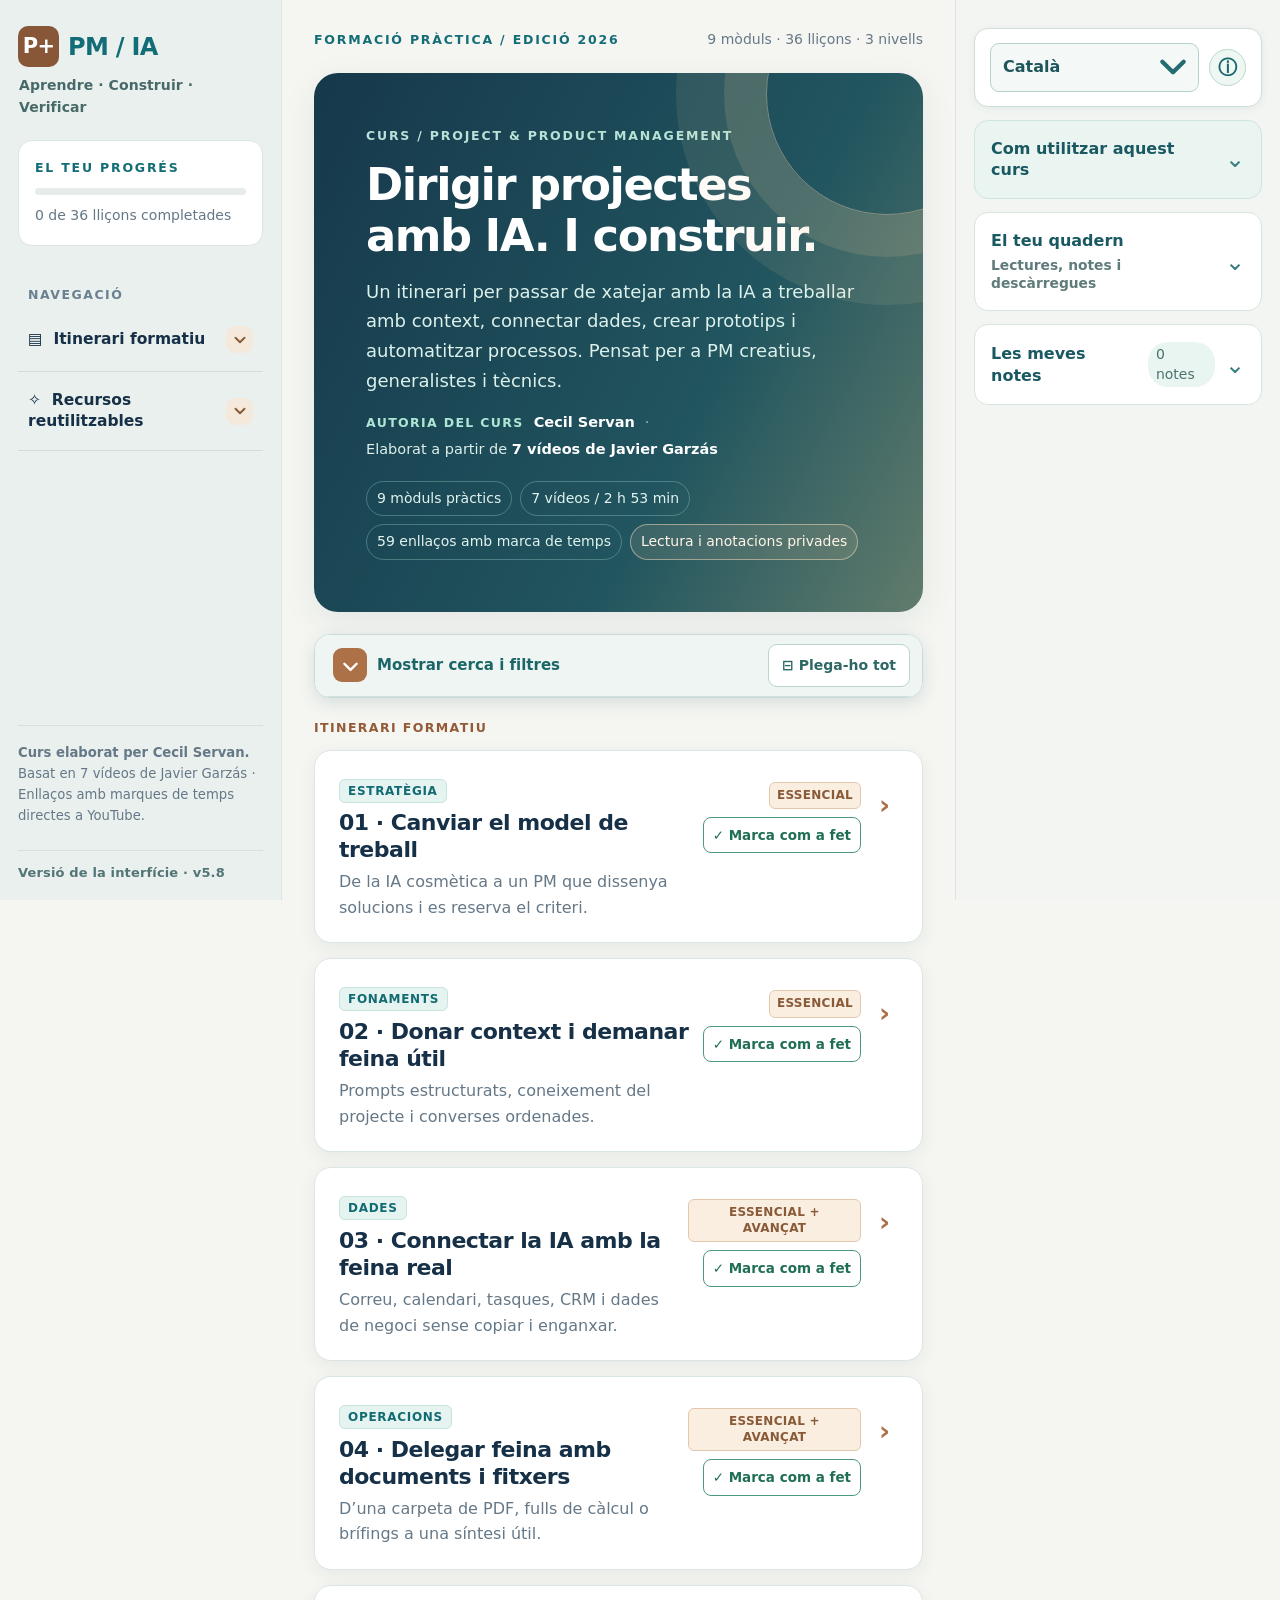
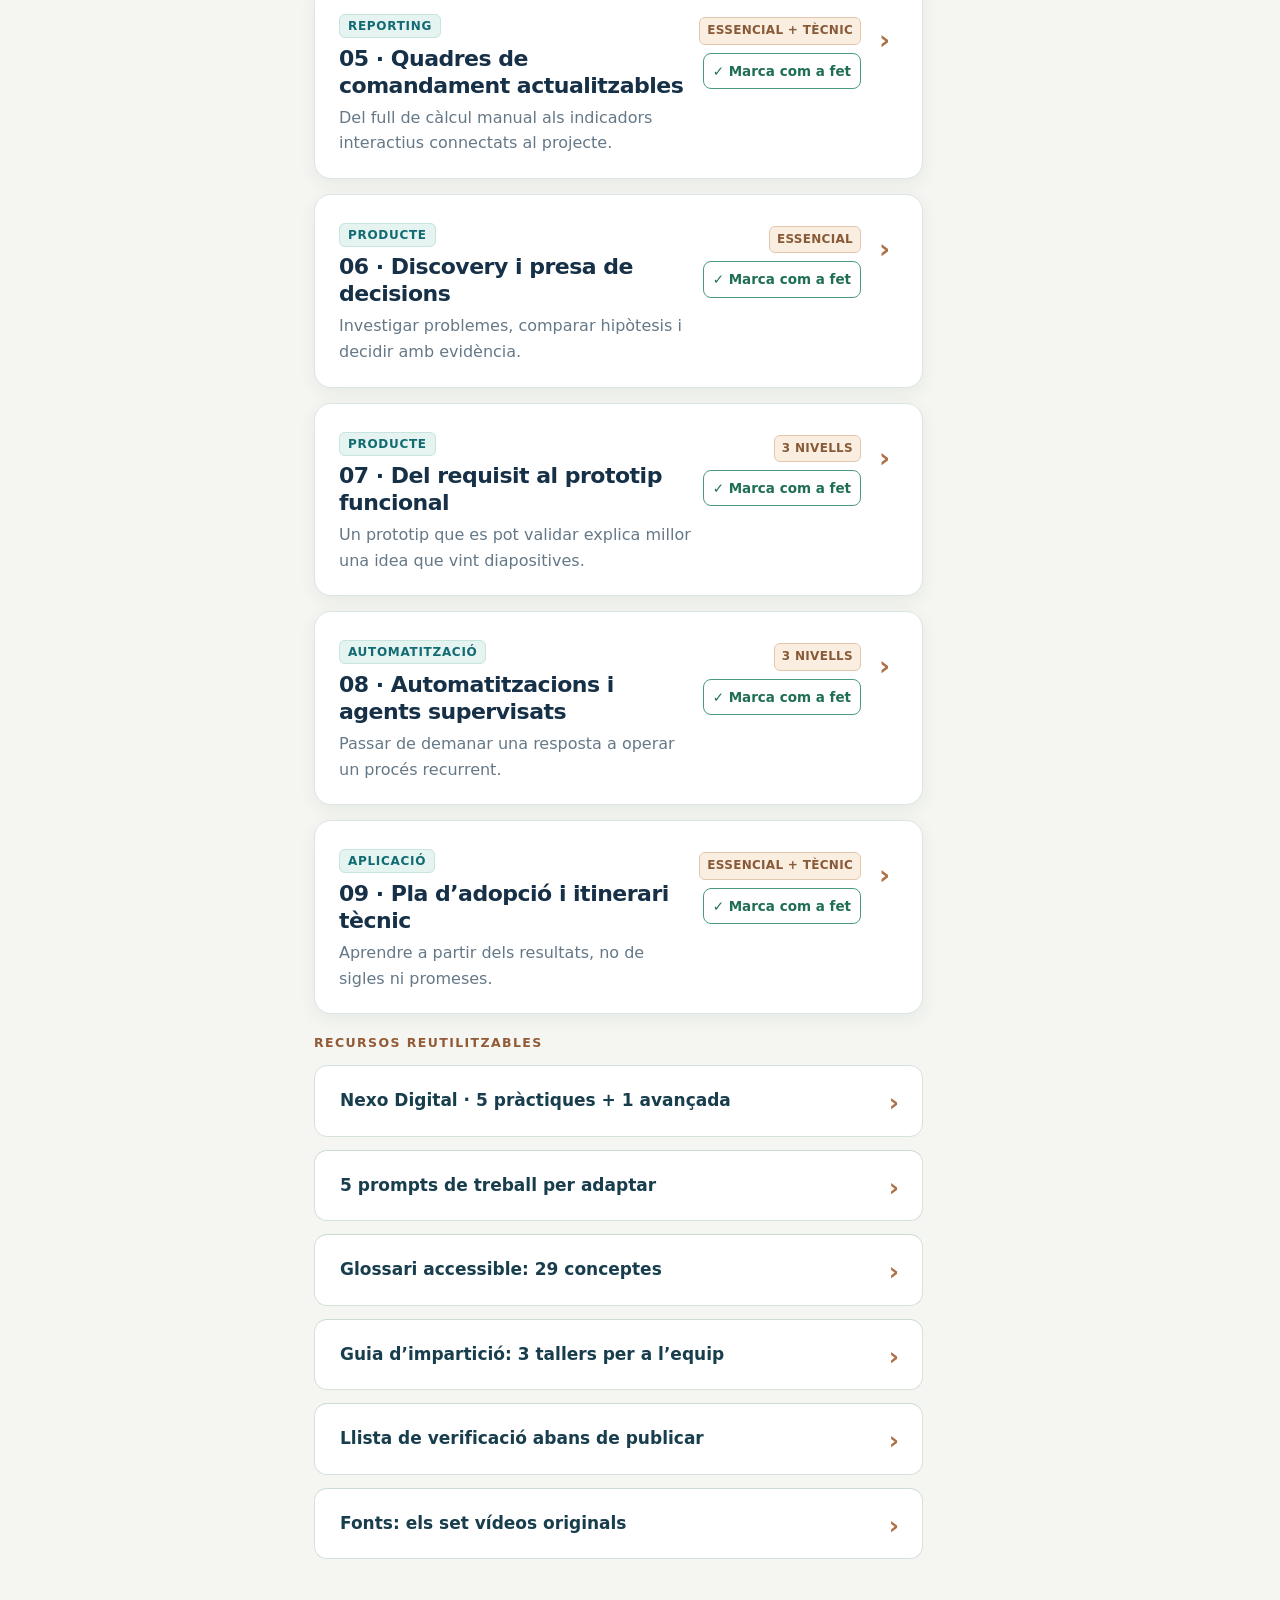
==== commit f98f3ff7: "feat: integrar laboratorio Nexo Digital v5.8 en ES/EN/CA" ====
--- a/ca.html
+++ b/ca.html
@@ -477,13 +477,14 @@
   .mobile-float-controls .mobile-progress-track{flex:1 1 auto!important;height:8px!important;align-self:center!important;}
   .mobile-float-controls .mobile-progress-count{font-size:14px!important;line-height:1!important;align-self:center!important;white-space:nowrap!important;}
   .mobile-float-controls>#floatTools{order:2!important;margin-right:-5px!important;}
+  /* Enlarge only the wrench artwork by 20% without changing the button hit area or spacing. */
+  .mobile-float-controls>#floatTools svg{transform:translate(3px,-2px) scale(1.2)!important;transform-origin:center!important;}
   .mobile-float-controls>#floatMenu{order:3!important;margin-left:-5px!important;}
   .mobile-float-controls>#mobileProgress{order:0!important;}
-  /* Gmail-style inward chevrons, isolated on the left edge. */
-  #floatCollapse.mobile-standalone-fold{display:grid!important;place-items:center!important;position:fixed!important;z-index:155!important;top:calc(env(safe-area-inset-top) + 92px)!important;left:calc(env(safe-area-inset-left) + 8px)!important;right:auto!important;bottom:auto!important;margin:0!important;border-radius:11px!important;background:#fff!important;color:#4b5051!important;border:1px solid #d4ddda!important;box-shadow:0 5px 18px #183f4733!important;width:44px!important;height:44px!important;padding:7px!important;touch-action:manipulation!important;}
-  #floatCollapse.mobile-standalone-fold[hidden]{display:none!important;}
-  #floatCollapse.mobile-standalone-fold svg{width:29px!important;height:29px!important;stroke-width:2.6!important;stroke-linecap:round!important;stroke-linejoin:round!important;}
-  #floatCollapse.mobile-standalone-fold:hover,#floatCollapse.mobile-standalone-fold:focus-visible{background:#eaf5f1!important;outline-offset:2px!important;}
+  /* Collapse belongs to the same floating row as progress, to its left. */
+  .mobile-float-controls>#floatCollapse{order:-1!important;color:#12686e!important;background:transparent!important;border-color:transparent!important;box-shadow:none!important;}
+  .mobile-float-controls>#floatCollapse svg{stroke:currentColor!important;stroke-width:2.1!important;stroke-linecap:round!important;stroke-linejoin:round!important;}
+  .mobile-float-controls>#floatCollapse:hover,.mobile-float-controls>#floatCollapse:focus-visible{background:#e3f2ed!important;border-color:#accdc1!important;}
 }
 @media (max-width:600px){
  .mobile-float-controls>#mobileProgress{flex-basis:118px!important;width:118px!important;min-height:42px!important;height:42px!important;padding:6px 7px!important;gap:6px!important;}
@@ -496,16 +497,14 @@
  .mobile-float-controls>#mobileProgress{flex-basis:100px!important;width:100px!important;min-height:39px!important;height:39px!important;padding:5px!important;gap:4px!important;}
  .mobile-float-controls .mobile-progress-count{font-size:12px!important;}
  .mobile-float-controls{gap:5px!important;}
- #floatCollapse.mobile-standalone-fold{width:40px!important;height:40px!important;left:6px!important;}
 }
 @media (max-height:440px) and (orientation:landscape){
  .mobile-float-controls>#mobileProgress{height:37px!important;min-height:37px!important;flex-basis:113px!important;width:113px!important;}
- #floatCollapse.mobile-standalone-fold{top:calc(env(safe-area-inset-top) + 76px)!important;width:39px!important;height:39px!important;}
-}
-@media print{#floatCollapse.mobile-standalone-fold{display:none!important;}}
-</style></head>
+}
+@media print{#floatCollapse{display:none!important;}}
+</style><link rel="stylesheet" href="/assets/nexo-labs.css"></head>
 <body><div class="layout">
-<aside class="nav"><div class="logo"><span class="mark">P+</span><span>PM / IA</span></div><div class="nav-motto">Aprendre · Construir · Verificar</div><div class="progress-wrap"><div class="kicker">El teu progrés</div><div class="progress-track"><div class="progress-fill" id="progressFill"></div></div><small id="progressText">0 de 36 lliçons</small></div><div class="nav-heading">NAVEGACIÓ</div><nav aria-label="NAVEGACIÓ" class="sidenav" id="sidenav"><details class="nav-group" id="navModules"><summary><span>▤ &nbsp;Itinerari formatiu</span><span aria-hidden="true" class="nav-arrow"><svg fill="none" height="18" stroke="currentColor" stroke-linecap="round" stroke-linejoin="round" stroke-width="2.6" viewbox="0 0 24 24" width="18"><path d="m6 9 6 6 6-6"></path></svg></span></summary><div class="nav-module-list" id="navModuleItems"></div></details><details class="nav-group" id="navResources"><summary><span>✧ &nbsp;Recursos reutilitzables</span><span aria-hidden="true" class="nav-arrow"><svg fill="none" height="18" stroke="currentColor" stroke-linecap="round" stroke-linejoin="round" stroke-width="2.6" viewbox="0 0 24 24" width="18"><path d="m6 9 6 6 6-6"></path></svg></span></summary><div class="nav-resource-list"><button class="nav-primary" data-anchor="prompts" type="button"><span aria-hidden="true">✧</span> Prompts</button><button class="nav-primary" data-anchor="glossary" type="button"><span aria-hidden="true">◈</span> Glossari</button><button class="nav-primary" data-anchor="workshops" type="button"><span aria-hidden="true">▧</span> Guia d’impartició</button><button class="nav-primary" data-anchor="checks" type="button"><span aria-hidden="true">☑</span> Llista de verificació</button><button class="nav-primary" data-anchor="sources" type="button"><span aria-hidden="true">▣</span> Fonts</button></div></details></nav><p class="nav-foot"><strong>Curs elaborat per Cecil Servan.</strong> Basat en 7 vídeos de Javier Garzás · Enllaços amb marques de temps directes a YouTube.</p><div class="interface-version">Versió de la interfície · v5.7</div></aside>
+<aside class="nav"><div class="logo"><span class="mark">P+</span><span>PM / IA</span></div><div class="nav-motto">Aprendre · Construir · Verificar</div><div class="progress-wrap"><div class="kicker">El teu progrés</div><div class="progress-track"><div class="progress-fill" id="progressFill"></div></div><small id="progressText">0 de 36 lliçons</small></div><div class="nav-heading">NAVEGACIÓ</div><nav aria-label="NAVEGACIÓ" class="sidenav" id="sidenav"><details class="nav-group" id="navModules"><summary><span>▤ &nbsp;Itinerari formatiu</span><span aria-hidden="true" class="nav-arrow"><svg fill="none" height="18" stroke="currentColor" stroke-linecap="round" stroke-linejoin="round" stroke-width="2.6" viewbox="0 0 24 24" width="18"><path d="m6 9 6 6 6-6"></path></svg></span></summary><div class="nav-module-list" id="navModuleItems"></div></details><details class="nav-group" id="navResources"><summary><span>✧ &nbsp;Recursos reutilitzables</span><span aria-hidden="true" class="nav-arrow"><svg fill="none" height="18" stroke="currentColor" stroke-linecap="round" stroke-linejoin="round" stroke-width="2.6" viewbox="0 0 24 24" width="18"><path d="m6 9 6 6 6-6"></path></svg></span></summary><div class="nav-resource-list"><button class="nav-primary" data-anchor="prompts" type="button"><span aria-hidden="true">✧</span> Prompts</button><button class="nav-primary" data-anchor="glossary" type="button"><span aria-hidden="true">◈</span> Glossari</button><button class="nav-primary" data-anchor="workshops" type="button"><span aria-hidden="true">▧</span> Guia d’impartició</button><button class="nav-primary" data-anchor="checks" type="button"><span aria-hidden="true">☑</span> Llista de verificació</button><button class="nav-primary" data-anchor="sources" type="button"><span aria-hidden="true">▣</span> Fonts</button></div></details></nav><p class="nav-foot"><strong>Curs elaborat per Cecil Servan.</strong> Basat en 7 vídeos de Javier Garzás · Enllaços amb marques de temps directes a YouTube.</p><div class="interface-version">Versió de la interfície · v5.8</div></aside>
 <main class="main" id="main"><div class="topline"><div class="kicker">Formació pràctica / edició 2026</div><div class="mini">9 mòduls · 36 lliçons · 3 nivells</div></div>
 <section class="hero"><div class="kicker">CURS / PROJECT &amp; PRODUCT MANAGEMENT</div><h1>Dirigir projectes<br/>amb IA. I construir.</h1><p>Un itinerari per passar de xatejar amb la IA a treballar amb context, connectar dades, crear prototips i automatitzar processos. Pensat per a PM creatius, generalistes i tècnics.</p><div class="hero-credit"><span class="credit-label">AUTORIA DEL CURS</span><strong>Cecil Servan</strong><span class="credit-sep">·</span><span>Elaborat a partir de <strong>7 vídeos de Javier Garzás</strong></span></div><div class="hero-tags"><span>9 mòduls pràctics</span><span>7 vídeos / 2 h 53 min</span><span>59 enllaços amb marca de temps</span><span>Lectura i anotacions privades</span></div></section>
 <section aria-label="Herramientas de navegación" class="toolbar compact" id="toolsPanel"><div class="toolbar-head"><button aria-controls="toolsBody" aria-expanded="false" class="tools-toggle" id="toggleTools" type="button"><span aria-hidden="true" id="toolArrow"><svg fill="none" height="21" stroke="currentColor" stroke-linecap="round" stroke-linejoin="round" stroke-width="2.8" viewbox="0 0 24 24" width="21"><path d="m5 14 7-7 7 7"></path></svg></span><span id="toolsLabel">Mostrar cerca i filtres</span></button><button class="lightbutton all-collapse" id="collapseAll" title="Plega-ho tot" type="button"><span aria-hidden="true">⊟</span> Plega-ho tot</button></div><div hidden="" id="toolsBody"><div class="searchline"><input aria-label="Cerca dins el curs" class="search" id="search" placeholder="Cerca conceptes, exemples, eines…" type="search"/><button class="lightbutton" id="clearSearch" title="Neteja">Neteja</button></div><div class="filter-block"><div class="filter-heading"><span aria-hidden="true" class="filter-icon">◈</span> TEMA</div><div class="filter-row" id="filters"></div></div><div class="filter-block level-block"><div class="filter-heading"><span aria-hidden="true" class="filter-icon">◉</span> NIVELL</div><div class="filter-row" id="audiences"></div></div><div class="filter-block progress-block"><div class="filter-heading"><span aria-hidden="true" class="filter-icon">✓</span> PROGRÉS</div><div class="filter-row" id="progressFilters"></div></div><div class="tip" id="selectionHelp"><span aria-hidden="true" class="tip-light">💡</span><span>Selecciona el text que vulguis destacar d’una lliçó, prem <strong>Destaca la selecció</strong> i hi podràs afegir un comentari.</span></div><div class="mutednote" id="resultsText" style="margin-top:10px">9 mòduls disponibles</div></div></section>
@@ -530,6 +529,7 @@
 <div class="selection-banner" hidden="" id="selectionBanner"><span id="selectionSummary">Text seleccionat</span><button id="highlightSelection">✎ Destaca la selecció</button><button aria-label="Cancelar selección" id="dismissSelection" style="padding:4px 8px">×</button></div>
 <div class="modal-backdrop" hidden="" id="modal"><div aria-labelledby="modalTitle" aria-modal="true" class="dialog" role="dialog"><h2 id="modalTitle">Afegeix un comentari</h2><div class="quote" id="modalQuote"></div><label for="modalText" style="font-size:12px;font-weight:800">Comentari (opcional)</label><textarea id="modalText" placeholder="Idea per provar, dubte, exemple aplicable…"></textarea><div class="dialog-actions"><button class="lightbutton" id="cancelNote">Cancel·la</button><button class="primary" id="saveNote">Desa el destacat</button></div></div></div>
 <div class="toast" hidden="" id="toast"></div>
+<script src="/assets/nexo-labs.js"></script>
 <script>
 'use strict';
 const COURSE={"title":"PROJECT & PRODUCT MANAGEMENT AMB IA","subtitle":"Un programa pràctic per a PM creatius, generalistes i de perfil tècnic.","edition":"Edició 2026 · Basat en set vídeos de Javier Garzás","videos":[{"n":1,"title":"El dashboard de mi proyecto en 3 min con Claude Code","id":"N5HpfPhp13k","url":"https://www.youtube.com/watch?v=N5HpfPhp13k"},{"n":2,"title":"Claude Code para gestión de proyectos sin saber programar","id":"-QKnfdAjgjY","url":"https://www.youtube.com/watch?v=-QKnfdAjgjY"},{"n":3,"title":"El PM que aún escribe requisitos está antiguo gracias a IAs como Claude Design","id":"yfp9e8SvhGE","url":"https://www.youtube.com/watch?v=yfp9e8SvhGE"},{"n":4,"title":"La mayoría usa ChatGPT/Claude para chatear y NO para gestionar: 15 trucos","id":"XW-gFpXTVpM","url":"https://www.youtube.com/watch?v=XW-gFpXTVpM"},{"n":5,"title":"Ya no gestionas, ahora tú también construyes con IA","id":"Zklb5vmFnOU","url":"https://www.youtube.com/watch?v=Zklb5vmFnOU"},{"n":6,"title":"El viejo Product Manager ha muerto: bienvenido el IA PM","id":"U4Iq_rywlnY","url":"https://www.youtube.com/watch?v=U4Iq_rywlnY"},{"n":7,"title":"El manager ya es el nuevo técnico: IA, vibe coding y GitHub","id":"8Rcnj_JsZ84","url":"https://www.youtube.com/watch?v=8Rcnj_JsZ84"}],"modules":[{"id":"mentalidad","tag":"Estratègia","title":"01 · Canviar el model de treball","deck":"De la IA cosmètica a un PM que dissenya solucions i es reserva el criteri.","objective":"Identificar la feina que convé eliminar, delegar o automatitzar abans de triar eines.","lessons":[{"title":"La IA no és una altra plantilla de correu","text":"Garzás contraposa l’ús superficial del xatbot a una transformació de la feina: deixar de transportar informació entre aplicacions i començar a produir resultats verificables. És la seva tesi, no una predicció demostrada que desapareguin tots els rols de PM.","action":"Pregunta a l’equip: quins lliurables produïm per inèrcia i quins ajuden realment a prendre decisions?","refs":[{"v":5,"at":"15:10","label":"Crítica a la «IA cosmètica»"},{"v":7,"at":"04:23","label":"El perfil IA Manager"}],"advanced":false,"level":"Esencial"},{"title":"Abans d’automatitzar: eliminar → delegar → simplificar → IA","text":"El ponent proposa frenar el FOMO: eliminar activitats sense valor, delegar allò que correspongui, agilitzar el procediment i només aleshores automatitzar amb IA. Així evitem convertir un procés dolent en un procés dolent però més ràpid.","action":"Tria un informe recurrent i qüestiona cada pas: finalitat, destinatari, freqüència i utilitat.","refs":[{"v":5,"at":"10:17","label":"Criteri davant del FOMO"}],"advanced":false,"level":"Esencial"},{"title":"El PM com a constructor de proves","text":"La proposta no exigeix escriure codi: un gestor creatiu pot crear un prototip, un quadre de comandament o una petita eina interna per validar idees; un perfil tècnic pot anar més enllà. L’aprovació final continua sent humana.","action":"Substitueix una presentació abstracta per un objecte petit que el client pugui provar.","refs":[{"v":5,"at":"19:28","label":"Gestionar també és construir"},{"v":7,"at":"05:03","label":"Prototips davant de documents"}],"advanced":false,"level":"Esencial"},{"title":"Diagnòstic de maduresa sense perseguir modes","text":"La xerrada llarga planteja etapes: xat bàsic; IA contextualitzada i connectada; apps ràpides; programari amb controls; agents i rutines. És una escala orientativa del ponent, no un estàndard de certificació.","action":"Marca el nivell actual de cada equip i un pas següent que aporti valor mesurable.","refs":[{"v":5,"at":"28:53","label":"Els cinc nivells"}],"advanced":false,"level":"Esencial"}],"exercise":["Fes inventari de cinc tasques setmanals que consumeixin temps.","Tria’n només una amb un efecte mesurable (hores, errors o retards).","Defineix qui revisa el resultat i com es detecten els errors."],"deliverable":"Un minicas priorititzat i el seu indicador d’èxit.","warning":null},{"id":"contexto","tag":"Fonaments","title":"02 · Donar context i demanar feina útil","deck":"Prompts estructurats, coneixement del projecte i converses ordenades.","objective":"Obtenir resultats repetibles sense haver d’explicar el projecte a cada consulta.","lessons":[{"title":"Context estable i context de la tasca","text":"La IA necessita informació que desconeix: objectius, client, restriccions, to, rols, dates i criteris. Diferencia les instruccions permanents de l’equip del material específic de cada encàrrec. No suposis que la memòria és completa o infal·lible.","action":"Crea un fitxer breu «context-projecte.md» amb finalitat, públic, criteris, decisions i fonts.","refs":[{"v":4,"at":"00:33","label":"Memòria i context"},{"v":4,"at":"08:01","label":"Projectes compartits"}],"advanced":false,"level":"Esencial"},{"title":"Un prompt amb quatre peces","text":"Una petició útil conté context, rol esperat, tasca i format de sortida (l’esquema CRTR citat pel ponent). Afegeix exemples i criteris de comprovació i demana separar fets, inferències i propostes.","action":"Transforma «fes-me un pla» en «amb aquestes restriccions, proposa tres alternatives amb cost, risc i evidència».","refs":[{"v":6,"at":"03:23","label":"Prompts professionals"}],"advanced":false,"level":"Esencial"},{"title":"Agrupar per projecte, producte o client","text":"Els espais de projecte reuneixen xats, instruccions i documents. Són espais de treball, no una garantia universal de memòria compartida: el comportament depèn de la plataforma i dels seus ajustos.","action":"Crea un espai per client o producte i reparteix la feina en converses especialitzades.","refs":[{"v":4,"at":"08:01","label":"Organització per projectes"}],"advanced":false,"level":"Esencial"},{"title":"Model, modalitat i cost","text":"El ponent recomana no fer servir sempre el model més potent. Adapta capacitat i despesa a la complexitat: redactar un text senzill, sintetitzar fonts o prioritzar estratègicament requereix nivells d’anàlisi diferents.","action":"Defineix un model habitual per a tasques ordinàries i un altre per a decisions difícils; revisa’n el resultat.","refs":[{"v":4,"at":"01:26","label":"Selector de models"}],"advanced":false,"level":"Esencial"}],"exercise":["Redacta un context compartit d’una pàgina.","Crea un prompt reutilitzable per a una acta, un brífing o una avaluació de riscos.","Demana una segona revisió des d’una perspectiva contrària."],"deliverable":"Kit inicial: context + prompt + pauta de revisió.","warning":null},{"id":"conectores","tag":"Dades","title":"03 · Connectar la IA amb la feina real","deck":"Correu, calendari, tasques, CRM i dades de negoci sense copiar i enganxar.","objective":"Entendre què resol un connector i quan cal demanar que el configuri un perfil tècnic.","lessons":[{"title":"MCP: connectar eines, no inventar dades","text":"Model Context Protocol permet que un client d’IA utilitzi eines connectades, segons els permisos concedits. El valor no és la sigla: és consultar dades actuals de Jira/Notion, CRM, calendari o correu i combinar-les en una resposta.","action":"Demana una llista de bloquejos oberts sustentada en tasques reals, amb enllaços als registres.","refs":[{"v":4,"at":"03:32","label":"Connectors de la feina diària"},{"v":1,"at":"06:11","label":"Quadre de comandament connectat"}],"advanced":false,"level":"Esencial"},{"title":"D’aplicacions aïllades a consultes transversals","text":"Els exemples combinen dades de gestió amb fitxers i correu: estat del projecte, assumptes pendents i responsables. Amb accés autoritzat, la IA pot proposar una agenda setmanal sense exportacions manuals.","action":"Exemple: «Creua les fites d’aquesta setmana amb els bloquejos oberts i el darrer correu del client».","refs":[{"v":1,"at":"07:14","label":"Notion amb dades en viu"},{"v":2,"at":"12:32","label":"Creuament amb Gmail o Jira"}],"advanced":false,"level":"Esencial"},{"title":"Tres mecanismes diferents: connector, workflow i RAG","text":"MCP exposa funcions i dades dels sistemes; un workflow encadena accions i condicions; RAG recupera documents per donar context a les respostes. Són complementaris i no s’han de confondre.","action":"Dibuixa un esquema: font → consulta/recuperació → anàlisi d’IA → revisió humana → acció.","refs":[{"v":6,"at":"18:11","label":"Workflows, RAG i MCP"},{"v":7,"at":"08:29","label":"Vocabulari tècnic mínim"}],"advanced":true,"level":"Avanzado"},{"title":"Permisos i traçabilitat abans de l’automatisme","text":"La connexió pot permetre lectura o escriptura. Comença només amb lectura quan sigui possible; limita comptes, dades sensibles i abast; registra la font i la data; exigeix confirmació per als canvis o enviaments. És una recomanació d’implementació, no una funció garantida per qualsevol connector.","action":"Defineix una matriu senzilla: aplicació, dades accessibles, permís, responsable i acció de risc.","refs":[{"v":2,"at":"04:54","label":"Accés a sistemes i fitxers"},{"v":1,"at":"11:37","label":"Informació local i connectada"}],"advanced":true,"level":"Avanzado"}],"exercise":["Tria dues eines de feina que ara consultis per separat.","Defineix una pregunta transversal que aporti valor.","Dissenya permisos mínims i la validació del resultat."],"deliverable":"Mapa de connexió i primera consulta verificable.","warning":"Precaució: la descripció comercial d’un connector no substitueix comprovar-ne els permisos reals."},{"id":"archivos","tag":"Operacions","title":"04 · Delegar feina amb documents i fitxers","deck":"D’una carpeta de PDF, fulls de càlcul o brífings a una síntesi útil.","objective":"Automatitzar la consolidació, classificació i transformació de fitxers sense perdre el control.","lessons":[{"title":"Processar carpetes, no documents d’un en un","text":"Claude Code també es presenta per a persones que no programen: pot operar sobre els fitxers d’una carpeta autoritzada i elaborar resums, taules o informes. És un cas d’ús especialment útil en operacions de PM.","action":"Agrupa brífings, actes i cronogrames; demana inventari, duplicats, decisions i tasques obertes.","refs":[{"v":2,"at":"00:41","label":"Què és Claude Code?"},{"v":2,"at":"06:56","label":"Llegir una carpeta sencera"}],"advanced":false,"level":"Esencial"},{"title":"Normalitzar informació heterogènia","text":"La IA pot transformar PDF, CSV i fulls de càlcul en una estructura comuna, cosa que facilita inventaris, anàlisis de costos i classificació documental. Cal revisar totals, columnes i casos no interpretats.","action":"Converteix pressupostos de diversos proveïdors en una taula comparativa amb divisa i supòsits.","refs":[{"v":2,"at":"08:24","label":"Classificar i transformar"}],"advanced":false,"level":"Esencial"},{"title":"Artefactes visuals per conversar","text":"Un artefacte pot convertir una llista o unes mètriques en un quadre interactiu, un mapa d’experiència o un catàleg navegable. No substitueix les dades d’origen: fa més comprensible la conversa amb l’equip.","action":"Crea una vista editable de dependències o d’un customer journey.","refs":[{"v":4,"at":"06:00","label":"Artefactes i visuals"},{"v":2,"at":"09:44","label":"Aplicació visual amb dades"}],"advanced":false,"level":"Esencial"},{"title":"Skills: procediments reutilitzables","text":"El ponent descriu les skills com a procediments empaquetats: instruccions, recursos i passos per repetir tasques. Una plantilla per revisar brífings, actes o informes es pot convertir en una capacitat reutilitzable si la plataforma ho permet.","action":"Documenta una rutina de cinc passos i prova-la amb dos projectes diferents.","refs":[{"v":4,"at":"17:00","label":"Skills com a biblioteca operativa"}],"advanced":true,"level":"Avanzado"}],"exercise":["Tria una carpeta de prova amb dades anonimitzades.","Demana un inventari de decisions, riscos i absències citant els documents.","Comprova manualment una mostra d’almenys cinc resultats."],"deliverable":"Resum auditable i plantilla de classificació.","warning":null},{"id":"dashboards","tag":"Reporting","title":"05 · Quadres de comandament actualitzables","deck":"Del full de càlcul manual als indicadors interactius connectats al projecte.","objective":"Dissenyar un quadre de comandament útil per decidir i avançar cap a informes recurrents.","lessons":[{"title":"Nivell 1: dades pujades al xat","text":"La demostració comença amb un Excel i un prompt per analitzar costos, termini, abast i qualitat; després crea un artefacte interactiu. Aquest nivell serveix per validar el format i la utilitat abans de connectar sistemes.","action":"Demana un quadre amb quatre KPI, desviacions, fonts i preguntes per al comitè.","refs":[{"v":1,"at":"02:36","label":"Excel → anàlisi"},{"v":1,"at":"03:16","label":"Artefacte interactiu"}],"advanced":false,"level":"Esencial"},{"title":"Nivell 2: dades en viu mitjançant un connector","text":"El pas següent consulta una eina de gestió com Notion i creua informació d’altres aplicacions. La recomanació és dissenyar quines mètriques són fiables, no només quins gràfics fan bonic.","action":"Mostra d’on surt cada xifra i quan es va actualitzar.","refs":[{"v":1,"at":"07:14","label":"Demostració amb Notion"}],"advanced":false,"level":"Esencial"},{"title":"Nivell 3: combinar carpetes i aplicacions","text":"Al vídeo es fa servir Claude Code per combinar fitxers locals amb Notion i obtenir un quadre més complet. No depèn d’exportar cada dada per separat; depèn d’accessos efectius i fonts coherents.","action":"Combina planificació, riscos i despesa de tres fonts amb un diccionari d’indicadors.","refs":[{"v":1,"at":"12:47","label":"Pas a Claude Code"},{"v":1,"at":"13:49","label":"Creuar carpeta i Notion"}],"advanced":true,"level":"Técnico"},{"title":"D’un informe puntual a una rutina revisada","text":"El ponent planteja automatitzar l’informe dels divendres. Dissenya una seqüència: recollir → contrastar → sintetitzar → generar esborrany → aprovar → distribuir. No publiquis automàticament conclusions sensibles sense supervisió.","action":"Programa l’esborrany de l’informe; el PM aprova les desviacions i els comentaris abans de compartir.","refs":[{"v":1,"at":"19:51","label":"Informe setmanal recurrent"}],"advanced":false,"level":"Esencial"}],"exercise":["Tria quatre indicadors que provoquin decisions.","Acorda les definicions, l’origen i la periodicitat de cada mètrica.","Crea un informe amb «què ha canviat / per què / decisió requerida»."],"deliverable":"Quadre de comandament pilot i llista de validació.","warning":"No confonguis un gràfic ben generat amb dades correctes o actualitzades."},{"id":"discovery","tag":"Producte","title":"06 · Discovery i presa de decisions","deck":"Investigar problemes, comparar hipòtesis i decidir amb evidència.","objective":"Escurçar la fase exploratòria sense confondre recerca sintètica amb validació real.","lessons":[{"title":"La recerca comença pel problema","text":"El ponent recomana cerques profundes i exploració assistida per conèixer el mercat, les alternatives i les tendències. La sortida ha de diferenciar observacions, fonts i supòsits; les respostes de la IA no són entrevistes reals.","action":"Redacta tres hipòtesis i demana evidència a favor, en contra i preguntes obertes.","refs":[{"v":6,"at":"11:37","label":"Discovery amb cerques profundes"}],"advanced":false,"level":"Esencial"},{"title":"Navegació assistida per webs i competidors","text":"El vídeo dels quinze trucs descriu una extensió que permet a un agent recórrer pàgines i detectar patrons. És útil per a la recopilació exploratòria, sempre respectant els termes d’ús, la privacitat i les restriccions d’accés.","action":"Compara l’experiència pública de tres competidors amb criteris idèntics.","refs":[{"v":4,"at":"11:00","label":"Navegació i exploració web"}],"advanced":false,"level":"Esencial"},{"title":"Explorar visualment el recorregut d’usuari","text":"Els mapes d’històries d’usuari, journeys i diagrames permeten veure friccions i oportunitats; amb IA es poden generar i revisar amb els stakeholders. La qualitat depèn del material d’entrada.","action":"Genera el recorregut d’un assistent a un esdeveniment o d’un client d’una campanya i valida’l amb una persona usuària.","refs":[{"v":4,"at":"06:50","label":"Visuals interactius"}],"advanced":false,"level":"Esencial"},{"title":"Decidir amb desacord explícit","text":"Una bona recerca compara opcions, costos, incertesa i reversibilitat. Incorporar un «advocat del diable» és una extensió pràctica editorial del curs, no una tècnica atribuïda literalment al ponent.","action":"Demana tres possibles motius pels quals la recomanació preferida podria fallar.","refs":[{"v":5,"at":"09:22","label":"FOMO i criteri"},{"v":6,"at":"11:37","label":"Discovery més ràpid"}],"advanced":false,"level":"Esencial"}],"exercise":["Tria una millora real de l’experiència.","Investiga el problema i fes un mapa d’alternatives.","Dissenya una entrevista o prova que confirmi o refuti la hipòtesi."],"deliverable":"Fitxa de decisió amb evidència i experiment següent.","warning":"La IA accelera la preparació del discovery; no substitueix l’observació directa de l’usuari."},{"id":"prototipos","tag":"Producte","title":"07 · Del requisit al prototip funcional","deck":"Un prototip que es pot validar explica millor una idea que vint diapositives.","objective":"Dissenyar proves ràpides i especificacions mínimes sense confondre-les amb producció.","lessons":[{"title":"Quatre maneres d’expressar una necessitat","text":"L’evolució presentada pel ponent va dels requisits exhaustius a les històries d’usuari i, després, a les specs orientades a IA i als prototips funcionals. No són substitucions universals: conviuen segons el risc, l’abast i la necessitat de col·laboració.","action":"Per a la mateixa funcionalitat, crea una història d’usuari i una demo navegable.","refs":[{"v":3,"at":"01:46","label":"De cascada a històries d’usuari"},{"v":3,"at":"06:15","label":"Aparició de les specs"}],"advanced":false,"level":"Esencial"},{"title":"Vibe coding per validar abans de desenvolupar","text":"Les eines generatives permeten construir interfícies i fluxos funcionals sense programar manualment. La proposta principal és validar el comportament i la intuïció amb usuaris beta, no desplegar una aplicació crítica sense enginyeria.","action":"Crea una demo de reserva de plaça o de seguiment d’una campanya i observa dos usuaris.","refs":[{"v":6,"at":"06:57","label":"Prototips reals"},{"v":3,"at":"09:02","label":"Prototips operatius"}],"advanced":false,"level":"Esencial"},{"title":"Specs petites, criteris observables","text":"Una spec és una definició persistent per orientar la IA: objectiu, entrades, restriccions, comportament esperat, casos límit i criteris d’acceptació. El ponent adverteix del risc de reproduir una «cascada» de requisits gegants.","action":"Escriu una spec d’una pàgina i tres proves d’acceptació verificables.","refs":[{"v":6,"at":"15:25","label":"Spec-driven development"},{"v":3,"at":"06:51","label":"Spec com a font persistent"}],"advanced":true,"level":"Avanzado"},{"title":"Disseny connectat amb el prototip","text":"A la transcripció es presenta Claude Design juntament amb Claude Code com una manera de coordinar disseny i construcció. El principi reutilitzable és obtenir feedback amb prototips visuals; comprova la disponibilitat actual de cada eina.","action":"Prepara dues variants d’experiència i una bateria de preguntes de prova.","refs":[{"v":4,"at":"19:30","label":"Disseny amb IA"},{"v":7,"at":"05:03","label":"Mostrar una cosa que funcioni"}],"advanced":true,"level":"Técnico"}],"exercise":["Tria una necessitat concreta de risc baix.","Crea un prototip navegable limitat a un flux.","Prova’l amb dues o tres persones i anota els problemes abans d’encarregar el desenvolupament."],"deliverable":"Prototip + criteris d’acceptació + feedback.","warning":"Un prototip amb IA no acredita seguretat, accessibilitat, rendiment ni aptitud per a producció."},{"id":"agentes","tag":"Automatització","title":"08 · Automatitzacions i agents supervisats","deck":"Passar de demanar una resposta a operar un procés recurrent.","objective":"Dissenyar automatitzacions útils, controlades i mesurables.","lessons":[{"title":"Automatització versus agent","text":"Una automatització segueix passos o regles conegudes. Un agent pot planificar accions intermèdies per assolir un objectiu amb les eines disponibles. Com més autonomia, més necessitat de límits, registres i aprovacions.","action":"Separa tres activitats: consulta, preparació d’esborrany i acció externa definitiva.","refs":[{"v":4,"at":"12:40","label":"La IA opera a l’equip"},{"v":5,"at":"39:53","label":"Agents amb rutines"}],"advanced":false,"level":"Esencial"},{"title":"Rutines programades: divendres sense feina repetitiva","text":"Una pràctica és generar un esborrany setmanal de riscos, decisions i passos següents combinant fonts. El valor real es mesura en hores estalviades i menys omissions, no en el fet que «treballi mentre dorms».","action":"Dissenya una rutina de seguiment amb freqüència, fonts, sortida i destinatari.","refs":[{"v":4,"at":"13:30","label":"Tasques programades"},{"v":1,"at":"19:51","label":"Rutina d’informes"}],"advanced":false,"level":"Esencial"},{"title":"Control humà de les accions amb impacte","text":"No és convenient donar autonomia per canviar contractes, enviar comunicacions externes, aprovar pagaments o esborrar documents sense confirmació. Defineix accés mínim, límits d’execució, registre i manera de revertir. Són salvaguardes afegides com a criteri editorial.","action":"Estableix una regla: «consultar i proposar» automàticament; «executar» amb aprovació.","refs":[{"v":5,"at":"40:00","label":"Agents especialitzats"},{"v":2,"at":"18:40","label":"Avisos abans de fer servir"}],"advanced":true,"level":"Avanzado"},{"title":"Potser és millor una app interna a mida","text":"El ponent relata un cas d’integració de diverses fonts per entendre els interessos de la seva audiència mitjançant un petit sistema desenvolupat amb assistència d’IA. És un exemple del potencial, no una promesa de terminis equivalents en altres contextos.","action":"Busca un procés de «copiar entre tres eines» que justifiqui un pilot.","refs":[{"v":5,"at":"02:30","label":"Cas d’integració des de Telegram"},{"v":5,"at":"35:00","label":"Aplicacions internes ràpides"}],"advanced":true,"level":"Técnico"}],"exercise":["Defineix una tasca recurrent amb freqüència i valor esperat.","Dissenya les entrades, decisions, sortides, permisos i punts d’aprovació.","Executa un pilot amb dades de prova i mesura els errors."],"deliverable":"Fitxa d’automatització amb controls i responsable.","warning":"No concedeixis permisos d’escriptura generals per comoditat."},{"id":"ruta","tag":"Aplicació","title":"09 · Pla d’adopció i itinerari tècnic","deck":"Aprendre a partir dels resultats, no de sigles ni promeses.","objective":"Convertir el curs en una transformació gradual i mesurable.","lessons":[{"title":"Ruta comuna: tres pilots en 30 dies","text":"Setmana 1: context i un prompt d’ús freqüent. Setmana 2: un fitxer o informe repetitiu. Setmanes 3–4: un quadre de comandament, discovery o prototip. L’objectiu és demostrar valor abans d’augmentar la complexitat.","action":"Defineix una mètrica inicial i compara els resultats després de tres execucions.","refs":[{"v":5,"at":"28:53","label":"Mapa de nivells"},{"v":6,"at":"22:49","label":"Què fer ara"}],"advanced":false,"level":"Esencial"},{"title":"Triar eines per capacitats","text":"No cal instal·lar totes les marques citades. Valora les capacitats: fonts, col·laboració, control d’accés, costos, edició, exportació, portabilitat i suport de l’equip. Les interfícies canvien ràpidament.","action":"Fes una matriu de capacitats amb les eines disponibles i una alternativa.","refs":[{"v":5,"at":"09:22","label":"Evitar el FOMO"},{"v":2,"at":"18:40","label":"Costos i precaucions"}],"advanced":false,"level":"Esencial"},{"title":"Ruta tècnica opcional: fitxers, GitHub i entorns","text":"Per als perfils tècnics, el pas següent és entendre Markdown/JSON, repositoris Git, historial de canvis, proves, permisos, integració amb sistemes, workflows i desplegaments controlats. Els gestors no tècnics han d’entendre’n la finalitat, però no dominar-los com un desenvolupador.","action":"Versiona una spec i una plantilla d’agent en un repositori de prova.","refs":[{"v":7,"at":"09:05","label":"Vibe coding, RAG i GitHub"},{"v":7,"at":"11:13","label":"Avantatge dels perfils híbrids"}],"advanced":true,"level":"Técnico"},{"title":"Higiene dels resultats: veritat, seguretat i responsabilitat","text":"Comprova les xifres amb fonts, documenta els supòsits, diferencia «prototip» de «sistema», demana proves d’errors i defineix un responsable humà. L’ús responsable de les dades i el criteri professional importen més que una interfície espectacular.","action":"Afegeix una llista de cinc preguntes a cada lliurable generat amb IA.","refs":[{"v":7,"at":"13:30","label":"Tres advertiments finals"}],"advanced":false,"level":"Esencial"}],"exercise":["Tria un cas adequat al perfil creatiu, generalista o tècnic.","Fixa objectiu, dades d’entrada i temps màxim per al pilot.","Presenta resultat i errors a l’equip; decideix si ampliar-lo o descartar-lo."],"deliverable":"Pla de 30 dies i backlog de millores prioritzat.","warning":null}],"prompts":[["DEL BRÍFING AL PLA D’ACCIÓ","Actua com a PM d’un projecte [tipus]. Amb el brífing adjunt, extreu objectius, lliurables, dependències, decisions pendents i riscos. Retorna una taula amb responsable proposat, evidència documental, prioritat i preguntes de validació. No inventis dades; marca el que sigui desconegut."],["ESTAT SETMANAL AUDITABLE","Fes servir les fonts autoritzades del projecte per construir un informe setmanal: avenç real, desviació respecte del pla, fites, bloquejos, decisions pendents i passos següents. Per a cada afirmació inclou font i data. Distingeix fets, hipòtesis i recomanacions. No enviïs res sense la meva aprovació."],["DISCOVERY AMB CONTRAST","Estic explorant [problema] per a [usuari]. Formula tres hipòtesis alternatives, identifica evidència pública a favor i en contra amb enllaços, detecta buits i dissenya cinc preguntes d’entrevista sense esbiaixar les respostes. No confonguis conclusions generades amb recerca validada."],["SPEC PER A UN PROTOTIP","Dissenya un prototip de [flux] per a [perfil]. Inclou objectiu, recorregut principal, tres casos límit, restriccions visuals, dades fictícies, criteris d’acceptació i com provar-lo amb dos usuaris. No incorporis credencials reals ni el publiquis a producció."],["ÀRBITRE ADVERSARIAL","Revisa aquesta proposta com un avaluador crític que no va participar en la seva creació. Busca errors factuals, xifres sense font, riscos de seguretat, contradiccions, costos ocults i casos límit. Prioritza els problemes per impacte, suggereix proves i determina què encara no s’ha de publicar."]],"glossary":[["Agent","Sistema d’IA que, a més de respondre, pot planificar i executar accions amb eines, permisos i controls."],["Artefacte","Sortida estructurada, de vegades visual o interactiva."],["Automatització","Seqüència de tasques que s’executen quan es compleix una condició o una programació; pot incorporar IA per interpretar i decidir."],["Backlog","Llista ordenada de necessitats, tasques, millores i feina pendent."],["Xatbot","Interfície de conversa amb una IA: el producte amb què interactuem, diferent del model que la impulsa."],["Claude Code","Agent d’Anthropic que treballa amb fitxers, codi i eines; també pot resoldre tasques de gestió no centrades en programar."],["Criteris d’acceptació","Condicions observables per validar que una funció compleix el que s’espera."],["CSV","Fitxer de dades tabulars que separa camps amb delimitadors."],["Customer journey","Mapa de les interaccions d’un client amb una marca o servei."],["Quadre de comandament","Vista visual que integra indicadors, tendències, alertes i filtres."],["Discovery","Recerca per entendre necessitats i oportunitats abans de decidir una solució."],["FOMO","Por de perdre’s novetats que pot empènyer a provar eines sense criteri."],["Git/GitHub","Control de versions i plataforma habitual per col·laborar en fitxers i codi."],["JSON","Format de text estructurat per intercanviar i desar informació."],["KPI","Indicador clau per avaluar resultats o progrés d’un projecte."],["Markdown","Format de text lleuger per crear títols, enllaços i llistes."],["MCP","Model Context Protocol: protocol que connecta assistents d’IA amb eines i fonts externes segons els permisos."],["Model","Motor concret d’IA triat per a una tasca; en varia l’equilibri entre capacitat, rapidesa i cost."],["Permisos mínims","Concedir només els accessos necessaris per a una tasca autoritzada."],["Prompt","Instrucció que donem a una IA; convé explicitar tasca, context, restriccions i format."],["Prototip funcional","Prova interactiva d’una solució per validar idees abans de produir-la."],["Projectes (espais d’IA)","Espais de treball amb converses, instruccions i documents d’un projecte per reutilitzar el context."],["RAG","Retrieval-Augmented Generation: recuperació selectiva de fragments rellevants abans de respondre amb IA."],["Skill","Capacitat o procediment reutilitzable empaquetat perquè un assistent segueixi un procés consistent."],["Spec","Especificació persistent del comportament i dels criteris d’acceptació."],["Stakeholders","Persones i grups interessats o afectats per un projecte."],["User journey","Recorregut que segueix una persona quan utilitza un producte o servei."],["Vibe coding","Creació de prototips o aplicacions dirigint la IA amb llenguatge natural."],["Workflow","Seqüència de passos, condicions i eines que processen una feina."]],"checks":["Quina font avala cada dada important?","Quines decisions o interpretacions provenen de la IA i quines són humanes?","S’han utilitzat dades confidencials o permisos excessius?","Quins casos límit o contradiccions s’han provat?","Què cal aprovar abans de compartir, executar o publicar?"],"lang":"ca"};
@@ -580,8 +580,8 @@
 function levelClass(l){return ({'Esencial':'tag-base','Avanzado':'tag-adv','Técnico':'tag-tech'})[levelOf(l)]||'tag-base'}
 function moduleLevelLabel(m){const levels=[...new Set(m.lessons.map(levelOf))];return levels.length===1?tr(levels[0]).toUpperCase():levels.length===3?tr('3 NIVELES'):levels.map(x=>tr(x).toUpperCase()).join(' + ')}
 function renderFilters(){const tags=['Todos',...new Set(COURSE.modules.map(x=>x.tag))];$('filters').innerHTML=tags.map(t=>`<button type="button" class="chip ${topic===t?'active':''}" data-topic="${esc(t)}">${esc(tr(t))}</button>`).join('');$('audiences').innerHTML=['Todos','Esencial','Avanzado','Técnico'].map(t=>`<button type="button" class="chip ${audience===t?'active':''}" data-audience="${t}">${esc(tr(t))}</button>`).join('');$('progressFilters').innerHTML=['Todos','Pendientes','Completados'].map(t=>`<button type="button" class="chip ${progressFilter===t?'active':''}" data-progress="${t}">${esc(tr(t))}</button>`).join('');}
-function isVisible(l,m){if(topic!=='Todos'&&m.tag!==topic)return false;if(audience!=='Todos'&&levelOf(l)!==audience)return false;if(progressFilter==='Pendientes'&&state.done[l.id])return false;if(progressFilter==='Completados'&&!state.done[l.id])return false;if(search&&!norm([m.title,m.deck,l.title,l.text,l.action,...l.refs.map(r=>r.label)].join(' ')).includes(norm(search)))return false;return true;}
-function renderModules(){const html=COURSE.modules.map((m,mi)=>{const allDone=m.lessons.every((l,i)=>!!state.done[m.id+'-l'+i]);const visible=m.lessons.map((l,i)=>({...l,id:m.id+'-l'+i})).filter(l=>isVisible(l,m));if(!visible.length)return '';const lessons=visible.map(l=>`<article class="lesson ${state.done[l.id]?'is-done':''}" id="lesson-${l.id}"><div class="lesson-top"><h3>${esc(l.title)}</h3><span class="${levelClass(l)}">${esc(tr(levelOf(l)).toUpperCase())}</span><label class="done-label"><input type="checkbox" data-done="${l.id}" ${state.done[l.id]?'checked':''}> ${esc(tr('Hecho'))}</label></div><p class="hl-block" data-block="${l.id}-body" data-lid="${l.id}"></p><p class="hl-block action" data-block="${l.id}-action" data-lid="${l.id}"></p><div class="video-links">${l.refs.map(r=>`<a href="${esc(jump(r))}" target="_blank" rel="noopener noreferrer" title="${esc(COURSE.videos[r.v-1].title)} · ${esc(r.label)}">▶ V${r.v} · ${esc(r.at)} · ${esc(r.label)}</a>`).join('')}</div></article>`).join('');const level=moduleLevelLabel(m);return `<details id="module-${m.id}" class="module ${allDone?'completed':''}" ${search?'open':''}><summary><div class="module-headline"><span class="topic-pill">${esc(m.tag)}</span><h2>${esc(m.title)}</h2><p>${esc(m.deck)}</p></div><div class="module-head-right">${allDone?'<span class="module-done-badge">'+esc(tr('✓ HECHO'))+'</span>':''}<div class="module-level-col"><span class="module-level">${level}</span><button type="button" class="module-complete-toggle" data-toggle-module="${esc(m.id)}">${allDone?tr('✓ Hecho · desmarcar'):tr('✓ Marcar como hecho')}</button></div><span class="chevron" aria-hidden="true">›</span></div></summary><div class="module-inner"><div class="objective"><strong>${esc(tr('OBJETIVO · '))}</strong>${esc(m.objective)}</div>${lessons}<div class="exercise"><h3>${esc(tr('Micropráctica de este módulo'))}</h3><ol>${m.exercise.map(x=>`<li>${esc(x)}</li>`).join('')}</ol><div class="outcome">${esc(tr('Entregable → '))}${esc(m.deliverable)}</div></div>${m.warning?`<p class="warning">⚑ ${esc(m.warning)}</p>`:''}</div></details>`}).join('');$('modules').innerHTML=html||'<div class="side-card">'+esc(tr('No hay lecciones que coincidan. Prueba otro término o filtro.'))+'</div>';const textById={};COURSE.modules.forEach(m=>m.lessons.forEach((l,i)=>{textById[m.id+'-l'+i+'-body']=l.text;textById[m.id+'-l'+i+'-action']=l.action}));document.querySelectorAll('[data-block]').forEach(el=>{el.dataset.original=textById[el.dataset.block]||''});renderAllHighlights();const n=document.querySelectorAll('article.lesson').length;$('resultsText').textContent=n+' '+tr('lecciones visibles en')+' '+document.querySelectorAll('details.module').length+' '+tr('módulos');updateProgress();}
+function isVisible(l,m){if(topic!=='Todos'&&m.tag!==topic)return false;if(audience!=='Todos'&&levelOf(l)!==audience)return false;if(progressFilter==='Pendientes'&&state.done[l.id])return false;if(progressFilter==='Completados'&&!state.done[l.id])return false;if(search&&!norm([m.title,m.deck,l.title,l.text,l.action,...l.refs.map(r=>r.label),(window.nexoLabSearchText?window.nexoLabSearchText(l.id,LANG):'')].join(' ')).includes(norm(search)))return false;return true;}
+function renderModules(){const html=COURSE.modules.map((m,mi)=>{const allDone=m.lessons.every((l,i)=>!!state.done[m.id+'-l'+i]);const visible=m.lessons.map((l,i)=>({...l,id:m.id+'-l'+i})).filter(l=>isVisible(l,m));if(!visible.length)return '';const lessons=visible.map(l=>`<article class="lesson ${state.done[l.id]?'is-done':''}" id="lesson-${l.id}"><div class="lesson-top"><h3>${esc(l.title)}</h3><span class="${levelClass(l)}">${esc(tr(levelOf(l)).toUpperCase())}</span><label class="done-label"><input type="checkbox" data-done="${l.id}" ${state.done[l.id]?'checked':''}> ${esc(tr('Hecho'))}</label></div><p class="hl-block" data-block="${l.id}-body" data-lid="${l.id}"></p><p class="hl-block action" data-block="${l.id}-action" data-lid="${l.id}"></p><div class="video-links">${l.refs.map(r=>`<a href="${esc(jump(r))}" target="_blank" rel="noopener noreferrer" title="${esc(COURSE.videos[r.v-1].title)} · ${esc(r.label)}">▶ V${r.v} · ${esc(r.at)} · ${esc(r.label)}</a>`).join('')}</div>${window.renderNexoLab?window.renderNexoLab(l,LANG):''}</article>`).join('');const level=moduleLevelLabel(m);return `<details id="module-${m.id}" class="module ${allDone?'completed':''}" ${search?'open':''}><summary><div class="module-headline"><span class="topic-pill">${esc(m.tag)}</span><h2>${esc(m.title)}</h2><p>${esc(m.deck)}</p></div><div class="module-head-right">${allDone?'<span class="module-done-badge">'+esc(tr('✓ HECHO'))+'</span>':''}<div class="module-level-col"><span class="module-level">${level}</span><button type="button" class="module-complete-toggle" data-toggle-module="${esc(m.id)}">${allDone?tr('✓ Hecho · desmarcar'):tr('✓ Marcar como hecho')}</button></div><span class="chevron" aria-hidden="true">›</span></div></summary><div class="module-inner"><div class="objective"><strong>${esc(tr('OBJETIVO · '))}</strong>${esc(m.objective)}</div>${lessons}<div class="exercise"><h3>${esc(tr('Micropráctica de este módulo'))}</h3><ol>${m.exercise.map(x=>`<li>${esc(x)}</li>`).join('')}</ol><div class="outcome">${esc(tr('Entregable → '))}${esc(m.deliverable)}</div></div>${m.warning?`<p class="warning">⚑ ${esc(m.warning)}</p>`:''}</div></details>`}).join('');$('modules').innerHTML=html||'<div class="side-card">'+esc(tr('No hay lecciones que coincidan. Prueba otro término o filtro.'))+'</div>';const textById={};COURSE.modules.forEach(m=>m.lessons.forEach((l,i)=>{textById[m.id+'-l'+i+'-body']=l.text;textById[m.id+'-l'+i+'-action']=l.action}));document.querySelectorAll('[data-block]').forEach(el=>{el.dataset.original=textById[el.dataset.block]||''});renderAllHighlights();const n=document.querySelectorAll('article.lesson').length;$('resultsText').textContent=n+' '+tr('lecciones visibles en')+' '+document.querySelectorAll('details.module').length+' '+tr('módulos');updateProgress();}
 function renderAux(){ $('promptsContent').innerHTML=COURSE.prompts.map(([h,t],i)=>`<div class="prompt"><strong>${esc(i+1+'. '+h)}</strong><p>${esc(t)}</p><button class="lightbutton" data-copy="${i}">${esc(tr('Copiar prompt'))}</button></div>`).join('');$('glossaryTotal').textContent=COURSE.glossary.length;$('glossaryContent').innerHTML=COURSE.glossary.map(([t,d])=>`<div class="term"><strong>${esc(t)}</strong>${esc(d)}</div>`).join('');$('checksContent').innerHTML='<p class="aux-intro">'+esc(UI.checks_intro)+'</p><ol class="checklist">'+COURSE.checks.map(x=>'<li>'+esc(x)+'</li>').join('')+'</ol>';$('sourcesContent').innerHTML=COURSE.videos.map(v=>`<div>V${v.n} · <a href="${esc(v.url)}" target="_blank" rel="noopener noreferrer">${esc(v.title)}</a></div>`).join('');}
 function updateProgress(){const n=allLessons.filter(l=>state.done[l.id]).length;$('progressText').textContent=n+' '+tr('de')+' '+allLessons.length+' '+tr('lecciones completadas');$('progressFill').style.width=(n/allLessons.length*100)+'%';COURSE.modules.forEach(m=>{const all=m.lessons.every((l,i)=>state.done[m.id+'-l'+i]);const nav=document.querySelector(`[data-navnum="${m.id}"]`);if(nav)nav.classList.toggle('done',all);const d=$('module-'+m.id);if(d){d.classList.toggle('completed',all);const badge=d.querySelector('.module-done-badge');if(all&&!badge){const target=d.querySelector('.module-level');target.insertAdjacentHTML('beforebegin','<span class="module-done-badge">'+esc(tr('✓ HECHO'))+'</span>')}else if(!all&&badge)badge.remove();const btn=d.querySelector('[data-toggle-module]');if(btn)btn.textContent=all?tr('✓ Hecho · desmarcar'):tr('✓ Marcar como hecho');d.querySelectorAll('.lesson').forEach(lesson=>{const check=lesson.querySelector('input[data-done]');lesson.classList.toggle('is-done',!!check?.checked)});}})}
 function equivalentParts(h,p,limit){
@@ -763,7 +763,7 @@
 tip.parentNode.insertBefore(tipMarker,tip);
 function reconcile(){
   if(mq.matches){
-    group.append(progress,fold,tools,menu);
+    group.append(fold,progress,tools,menu);
     slot.appendChild(tip);
   }else{
     progressMarker.parentNode.insertBefore(progress,progressMarker.nextSibling);
@@ -782,7 +782,7 @@
 const resources=document.querySelector('.misc');
 if(!fold||!group||!modules||!resources)return;
 const foldIcon=fold.querySelector('svg');
-if(foldIcon){foldIcon.innerHTML='<path d="M5 4L12 10L19 4M5 20L12 14L19 20"/>';}
+if(foldIcon){foldIcon.innerHTML='<path d="M5 3L12 9L19 3M5 21L12 15L19 21"/>';}
 let scheduled=false;
 function anyOpened(){return !!document.querySelector('#modules details.module[open], .misc details[open], #navModules[open], #navResources[open]');}
 function refresh(){
@@ -791,13 +791,14 @@
 }
 function refreshLater(){if(scheduled)return;scheduled=true;requestAnimationFrame(refresh);}
 function position(){
+ // Keep the fold control immediately before progress, in the same floating row.
  if(breakpoint.matches){
-  if(fold.parentElement!==document.body)document.body.appendChild(fold);
-  fold.classList.add('mobile-standalone-fold');
+  const progress=document.getElementById('mobileProgress');
+  if(fold.parentElement!==group || fold.nextElementSibling!==progress)group.insertBefore(fold,progress);
  }else{
   if(fold.parentElement!==group)group.insertBefore(fold,document.getElementById('floatTools'));
-  fold.classList.remove('mobile-standalone-fold');
  }
+ fold.classList.remove('mobile-standalone-fold');
  refreshLater();
 }
 // Override the original auto-scroll fold handler without altering course content.
--- a/assets/nexo-labs.css
+++ b/assets/nexo-labs.css
@@ -0,0 +1,25 @@
+
+/* Nexo Digital laboratory v5.8: additive content; no changes to progress or annotations. */
+details.nexo-lab{margin:18px 0 12px;border:1px solid #bedbd5;border-left:4px solid #136d77;border-radius:13px;background:#f5fbfa;overflow:hidden}
+details.nexo-lab>summary{display:flex;flex-wrap:wrap;align-items:center;gap:8px 12px;cursor:pointer;list-style:none;padding:15px 17px;color:#123e43;line-height:1.35}
+details.nexo-lab>summary::-webkit-details-marker{display:none}
+details.nexo-lab>summary::after{content:"+";font-size:22px;font-weight:600;color:#136d77;margin-left:auto}
+details.nexo-lab[open]>summary::after{content:"−"}
+details.nexo-lab>summary strong{font-size:1rem;font-weight:750;flex-basis:100%}
+.nexo-label{font-size:.68rem;font-weight:800;letter-spacing:.09em;color:#136d77}
+.nexo-number{background:#d8eee9;color:#07564f;font-weight:800;border-radius:7px;font-size:.74rem;padding:2px 8px}
+.nexo-optional{font-style:normal;font-size:.72rem;padding:3px 9px;background:#fff1d7;color:#865517;border-radius:20px}
+.nexo-body{background:#fff;border-top:1px solid #dceae6;padding:14px 18px 18px;color:#244853}
+.nexo-body h4{font-size:.93rem;margin:13px 0 4px;color:#154f55}
+.nexo-body ul,.nexo-body ol,.nexo-hub ol{margin:4px 0 11px;padding-left:23px}
+.nexo-body li,.nexo-hub li{margin:4px 0;line-height:1.5}
+.nexo-body p{margin:5px 0 11px}
+.nexo-facts{display:flex;flex-wrap:wrap;gap:7px;font-size:.8rem;color:#456563}
+.nexo-facts span{background:#e7f2ef;border-radius:7px;padding:3px 7px}
+.nexo-download{display:inline-flex;align-items:center;justify-content:center;gap:6px;max-width:100%;background:#07564f;color:white!important;border:1px solid #07564f;border-radius:9px;font-weight:750;padding:9px 14px;margin-top:9px;text-align:center;text-decoration:none!important}
+.nexo-download:hover,.nexo-download:focus-visible{background:#0f7167;color:white!important}
+.nexo-note{font-size:.79rem;color:#526c6a;margin:10px 0 2px!important}
+.nexo-hub{padding:16px 20px}
+.nexo-hub h3{margin:14px 0 7px;color:#154f55}
+.nexo-hub p{margin:3px 0 10px}
+@media(max-width:640px){details.nexo-lab>summary{padding:13px 12px}.nexo-body{padding:12px 12px 17px}.nexo-download{width:100%;font-size:.87rem}.nexo-facts{font-size:.75rem}}
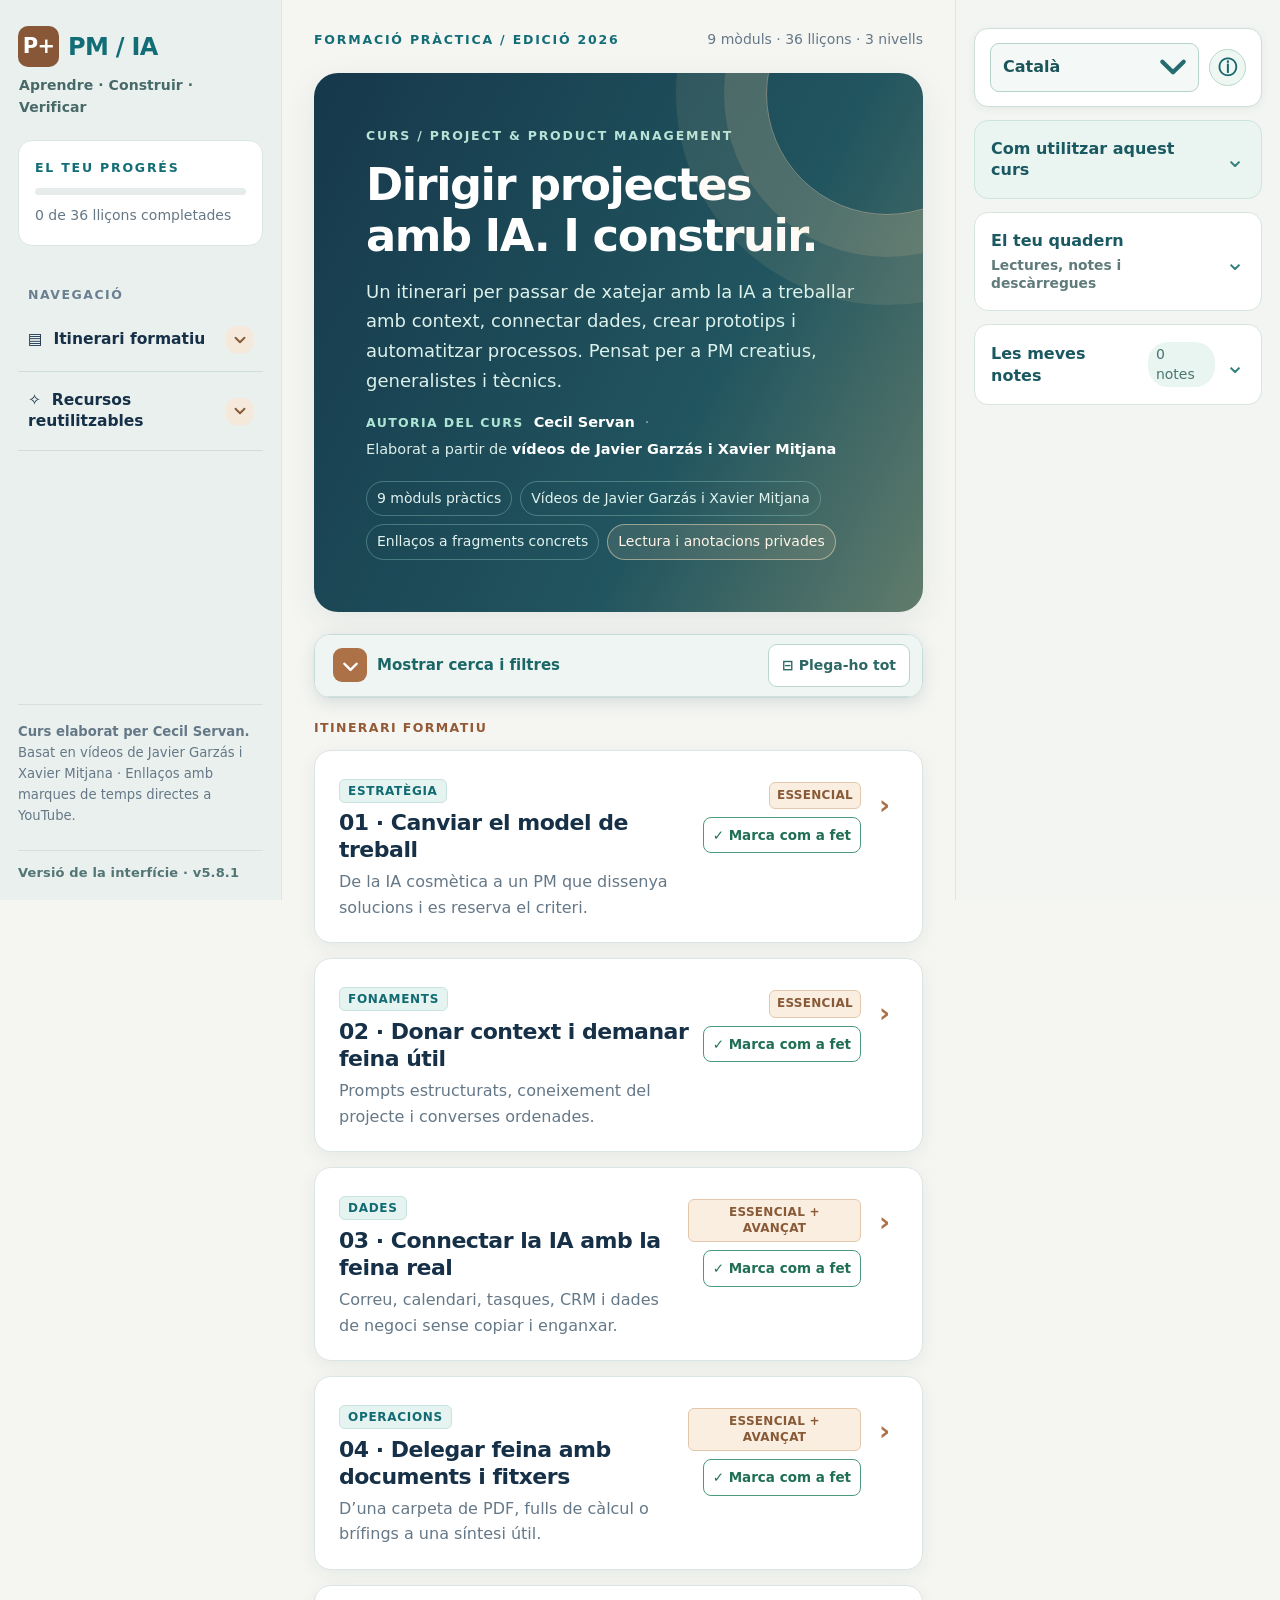
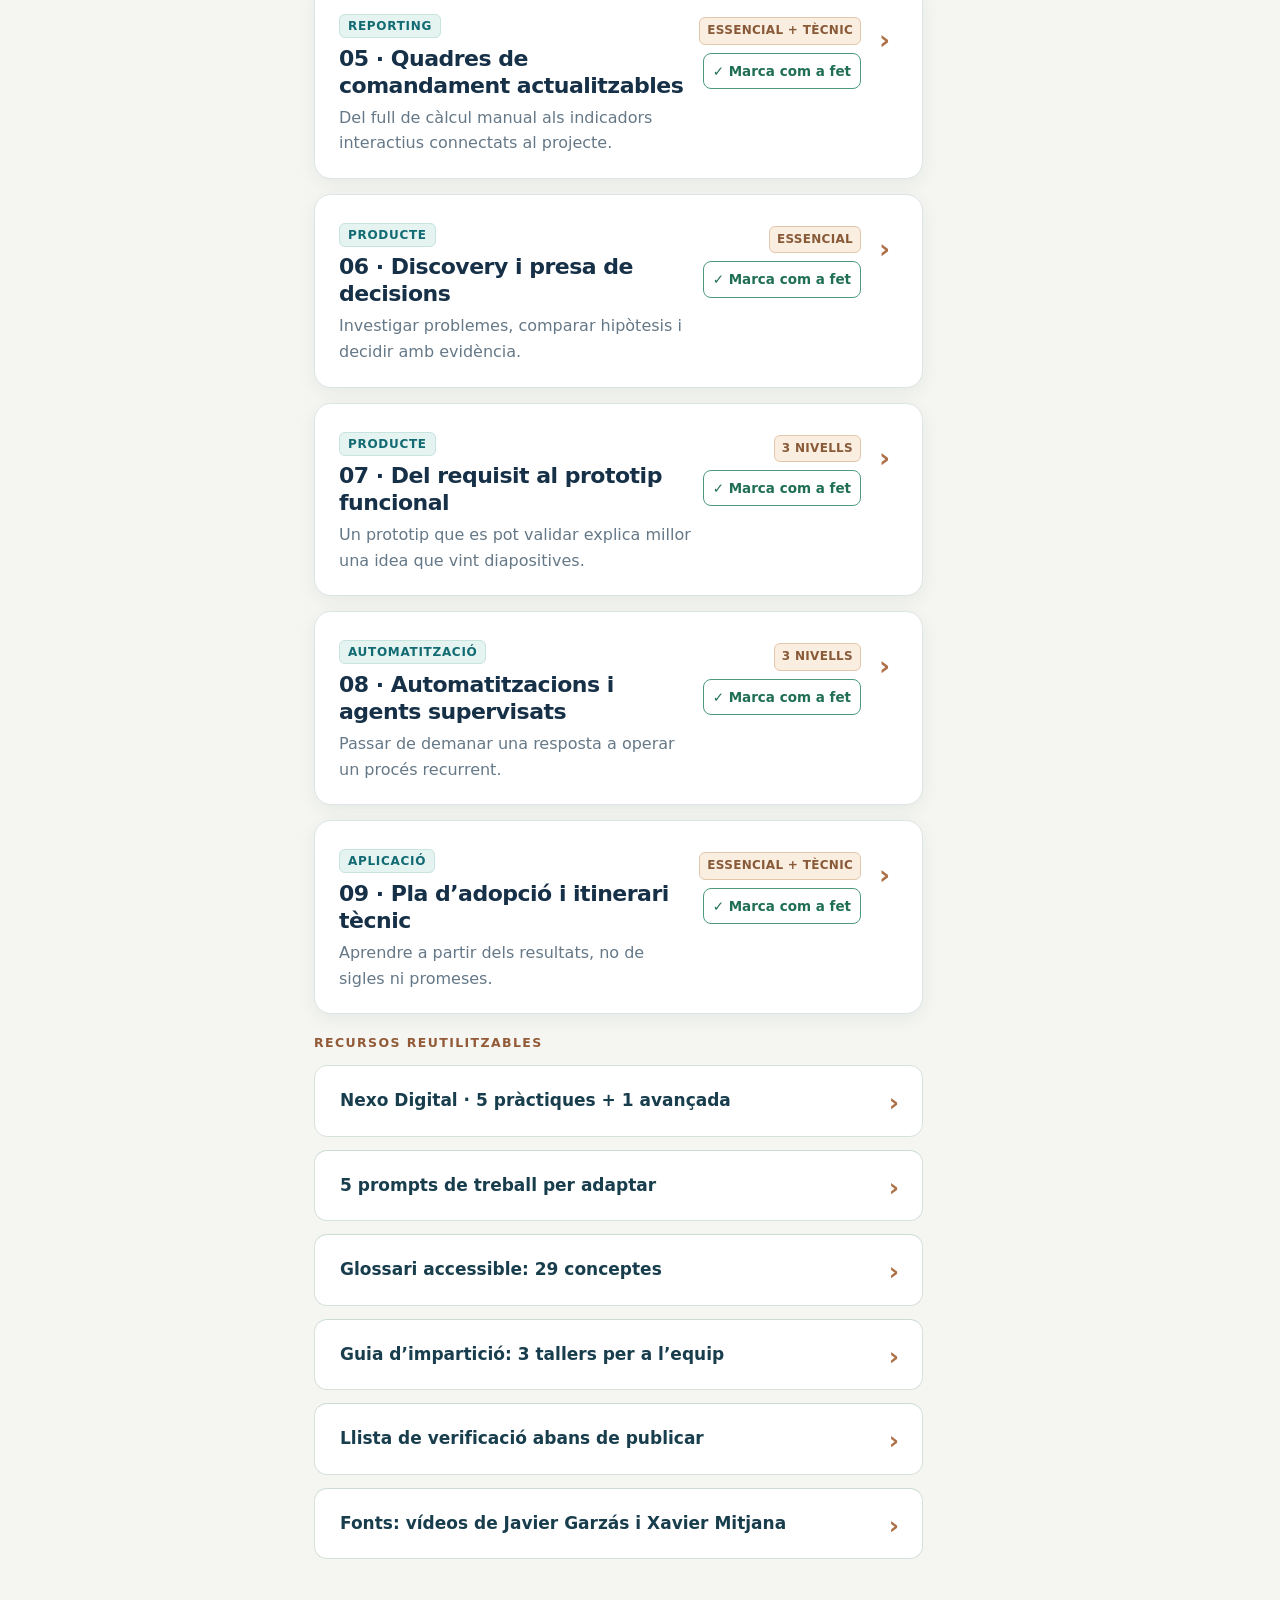
==== commit da689e49: "fix: enlazar laboratorio y atribuir videos de Xavier Mitjana v5.8.1" ====
--- a/ca.html
+++ b/ca.html
@@ -1,7 +1,7 @@
 <!doctype html>
 <!-- v5.1: global multilingual highlights -->
 <html lang="ca"><head><meta charset="utf-8"><meta name="viewport" content="width=device-width, initial-scale=1">
-<meta name="description" content="Curs pràctic de Cecil Servan: 9 mòduls, 36 lliçons, 59 fragments de vídeo i PDF descarregable. A partir de 7 vídeos de Javier Garzás.">
+<meta name="description" content="Curs pràctic de Cecil Servan: 9 mòduls, 36 lliçons i laboratori Nexo Digital. Basat en vídeos de Javier Garzás i Xavier Mitjana.">
 <meta name="author" content="Cecil Servan">
 <title>Project &amp; Product Management amb IA | Curs interactiu</title>
 
@@ -13,7 +13,7 @@
 <meta property="og:locale:alternate" content="es_ES"><meta property="og:locale:alternate" content="en_US">
 <meta property="og:url" content="https://curso-pm-ia.vercel.app/ca.html">
 <meta property="og:title" content="Project &amp; Product Management amb IA | Curs interactiu">
-<meta property="og:description" content="Curs pràctic de Cecil Servan: 9 mòduls, 36 lliçons, 59 fragments de vídeo i PDF descarregable. A partir de 7 vídeos de Javier Garzás.">
+<meta property="og:description" content="Curs pràctic de Cecil Servan: 9 mòduls, 36 lliçons i laboratori Nexo Digital. Basat en vídeos de Javier Garzás i Xavier Mitjana.">
 <meta property="og:image" content="https://curso-pm-ia.vercel.app/assets/og-ca.jpg">
 <meta property="og:image:secure_url" content="https://curso-pm-ia.vercel.app/assets/og-ca.jpg">
 <meta property="og:image:type" content="image/jpeg">
@@ -22,7 +22,7 @@
 <meta property="og:image:alt" content="Curs interactiu de Project &amp; Product Management amb IA. Logotip P+ PM/IA i 9 mòduls, 36 lliçons, 59 moments clau.">
 <meta name="twitter:card" content="summary_large_image">
 <meta name="twitter:title" content="Project &amp; Product Management amb IA | Curs interactiu">
-<meta name="twitter:description" content="Curs pràctic de Cecil Servan: 9 mòduls, 36 lliçons, 59 fragments de vídeo i PDF descarregable. A partir de 7 vídeos de Javier Garzás.">
+<meta name="twitter:description" content="Curs pràctic de Cecil Servan: 9 mòduls, 36 lliçons i laboratori Nexo Digital. Basat en vídeos de Javier Garzás i Xavier Mitjana.">
 <meta name="twitter:image" content="https://curso-pm-ia.vercel.app/assets/og-ca.jpg">
 <link rel="icon" type="image/x-icon" href="/assets/favicon.ico">
 <link rel="icon" type="image/png" sizes="512x512" href="/assets/favicon.png">
@@ -504,12 +504,12 @@
 @media print{#floatCollapse{display:none!important;}}
 </style><link rel="stylesheet" href="/assets/nexo-labs.css"></head>
 <body><div class="layout">
-<aside class="nav"><div class="logo"><span class="mark">P+</span><span>PM / IA</span></div><div class="nav-motto">Aprendre · Construir · Verificar</div><div class="progress-wrap"><div class="kicker">El teu progrés</div><div class="progress-track"><div class="progress-fill" id="progressFill"></div></div><small id="progressText">0 de 36 lliçons</small></div><div class="nav-heading">NAVEGACIÓ</div><nav aria-label="NAVEGACIÓ" class="sidenav" id="sidenav"><details class="nav-group" id="navModules"><summary><span>▤ &nbsp;Itinerari formatiu</span><span aria-hidden="true" class="nav-arrow"><svg fill="none" height="18" stroke="currentColor" stroke-linecap="round" stroke-linejoin="round" stroke-width="2.6" viewbox="0 0 24 24" width="18"><path d="m6 9 6 6 6-6"></path></svg></span></summary><div class="nav-module-list" id="navModuleItems"></div></details><details class="nav-group" id="navResources"><summary><span>✧ &nbsp;Recursos reutilitzables</span><span aria-hidden="true" class="nav-arrow"><svg fill="none" height="18" stroke="currentColor" stroke-linecap="round" stroke-linejoin="round" stroke-width="2.6" viewbox="0 0 24 24" width="18"><path d="m6 9 6 6 6-6"></path></svg></span></summary><div class="nav-resource-list"><button class="nav-primary" data-anchor="prompts" type="button"><span aria-hidden="true">✧</span> Prompts</button><button class="nav-primary" data-anchor="glossary" type="button"><span aria-hidden="true">◈</span> Glossari</button><button class="nav-primary" data-anchor="workshops" type="button"><span aria-hidden="true">▧</span> Guia d’impartició</button><button class="nav-primary" data-anchor="checks" type="button"><span aria-hidden="true">☑</span> Llista de verificació</button><button class="nav-primary" data-anchor="sources" type="button"><span aria-hidden="true">▣</span> Fonts</button></div></details></nav><p class="nav-foot"><strong>Curs elaborat per Cecil Servan.</strong> Basat en 7 vídeos de Javier Garzás · Enllaços amb marques de temps directes a YouTube.</p><div class="interface-version">Versió de la interfície · v5.8</div></aside>
+<aside class="nav"><div class="logo"><span class="mark">P+</span><span>PM / IA</span></div><div class="nav-motto">Aprendre · Construir · Verificar</div><div class="progress-wrap"><div class="kicker">El teu progrés</div><div class="progress-track"><div class="progress-fill" id="progressFill"></div></div><small id="progressText">0 de 36 lliçons</small></div><div class="nav-heading">NAVEGACIÓ</div><nav aria-label="NAVEGACIÓ" class="sidenav" id="sidenav"><details class="nav-group" id="navModules"><summary><span>▤ &nbsp;Itinerari formatiu</span><span aria-hidden="true" class="nav-arrow"><svg fill="none" height="18" stroke="currentColor" stroke-linecap="round" stroke-linejoin="round" stroke-width="2.6" viewbox="0 0 24 24" width="18"><path d="m6 9 6 6 6-6"></path></svg></span></summary><div class="nav-module-list" id="navModuleItems"></div></details><details class="nav-group" id="navResources"><summary><span>✧ &nbsp;Recursos reutilitzables</span><span aria-hidden="true" class="nav-arrow"><svg fill="none" height="18" stroke="currentColor" stroke-linecap="round" stroke-linejoin="round" stroke-width="2.6" viewbox="0 0 24 24" width="18"><path d="m6 9 6 6 6-6"></path></svg></span></summary><div class="nav-resource-list"><button class="nav-primary" data-anchor="nexoLaboratory" type="button"><span aria-hidden="true">▧</span> Pràctiques Nexo Digital</button><button class="nav-primary" data-anchor="prompts" type="button"><span aria-hidden="true">✧</span> Prompts</button><button class="nav-primary" data-anchor="glossary" type="button"><span aria-hidden="true">◈</span> Glossari</button><button class="nav-primary" data-anchor="workshops" type="button"><span aria-hidden="true">▧</span> Guia d’impartició</button><button class="nav-primary" data-anchor="checks" type="button"><span aria-hidden="true">☑</span> Llista de verificació</button><button class="nav-primary" data-anchor="sources" type="button"><span aria-hidden="true">▣</span> Fonts</button></div></details></nav><p class="nav-foot"><strong>Curs elaborat per Cecil Servan.</strong> Basat en vídeos de Javier Garzás i Xavier Mitjana · Enllaços amb marques de temps directes a YouTube.</p><div class="interface-version">Versió de la interfície · v5.8.1</div></aside>
 <main class="main" id="main"><div class="topline"><div class="kicker">Formació pràctica / edició 2026</div><div class="mini">9 mòduls · 36 lliçons · 3 nivells</div></div>
-<section class="hero"><div class="kicker">CURS / PROJECT &amp; PRODUCT MANAGEMENT</div><h1>Dirigir projectes<br/>amb IA. I construir.</h1><p>Un itinerari per passar de xatejar amb la IA a treballar amb context, connectar dades, crear prototips i automatitzar processos. Pensat per a PM creatius, generalistes i tècnics.</p><div class="hero-credit"><span class="credit-label">AUTORIA DEL CURS</span><strong>Cecil Servan</strong><span class="credit-sep">·</span><span>Elaborat a partir de <strong>7 vídeos de Javier Garzás</strong></span></div><div class="hero-tags"><span>9 mòduls pràctics</span><span>7 vídeos / 2 h 53 min</span><span>59 enllaços amb marca de temps</span><span>Lectura i anotacions privades</span></div></section>
+<section class="hero"><div class="kicker">CURS / PROJECT &amp; PRODUCT MANAGEMENT</div><h1>Dirigir projectes<br/>amb IA. I construir.</h1><p>Un itinerari per passar de xatejar amb la IA a treballar amb context, connectar dades, crear prototips i automatitzar processos. Pensat per a PM creatius, generalistes i tècnics.</p><div class="hero-credit"><span class="credit-label">AUTORIA DEL CURS</span><strong>Cecil Servan</strong><span class="credit-sep">·</span><span>Elaborat a partir de <strong>vídeos de Javier Garzás i Xavier Mitjana</strong></span></div><div class="hero-tags"><span>9 mòduls pràctics</span><span>Vídeos de Javier Garzás i Xavier Mitjana</span><span>Enllaços a fragments concrets</span><span>Lectura i anotacions privades</span></div></section>
 <section aria-label="Herramientas de navegación" class="toolbar compact" id="toolsPanel"><div class="toolbar-head"><button aria-controls="toolsBody" aria-expanded="false" class="tools-toggle" id="toggleTools" type="button"><span aria-hidden="true" id="toolArrow"><svg fill="none" height="21" stroke="currentColor" stroke-linecap="round" stroke-linejoin="round" stroke-width="2.8" viewbox="0 0 24 24" width="21"><path d="m5 14 7-7 7 7"></path></svg></span><span id="toolsLabel">Mostrar cerca i filtres</span></button><button class="lightbutton all-collapse" id="collapseAll" title="Plega-ho tot" type="button"><span aria-hidden="true">⊟</span> Plega-ho tot</button></div><div hidden="" id="toolsBody"><div class="searchline"><input aria-label="Cerca dins el curs" class="search" id="search" placeholder="Cerca conceptes, exemples, eines…" type="search"/><button class="lightbutton" id="clearSearch" title="Neteja">Neteja</button></div><div class="filter-block"><div class="filter-heading"><span aria-hidden="true" class="filter-icon">◈</span> TEMA</div><div class="filter-row" id="filters"></div></div><div class="filter-block level-block"><div class="filter-heading"><span aria-hidden="true" class="filter-icon">◉</span> NIVELL</div><div class="filter-row" id="audiences"></div></div><div class="filter-block progress-block"><div class="filter-heading"><span aria-hidden="true" class="filter-icon">✓</span> PROGRÉS</div><div class="filter-row" id="progressFilters"></div></div><div class="tip" id="selectionHelp"><span aria-hidden="true" class="tip-light">💡</span><span>Selecciona el text que vulguis destacar d’una lliçó, prem <strong>Destaca la selecció</strong> i hi podràs afegir un comentari.</span></div><div class="mutednote" id="resultsText" style="margin-top:10px">9 mòduls disponibles</div></div></section>
 <div class="mobile-progress" id="mobileProgress" role="progressbar" aria-label="mòduls completats" aria-valuemin="0" aria-valuemax="9" aria-valuenow="0"><div class="mobile-progress-track"><div class="mobile-progress-fill" id="mobileProgressFill"></div></div><span class="mobile-progress-count" id="mobileProgressCount">0 / 9</span></div><div id="mobileHighlightSlot" class="mobile-highlight-slot"></div><section class="section-cap">Itinerari formatiu</section><div id="modules"></div>
-<section class="misc"><div class="section-cap">Recursos reutilitzables</div><details id="prompts"><summary>5 prompts de treball per adaptar</summary><div class="content" id="promptsContent"></div></details><details id="glossary"><summary>Glossari accessible: <span id="glossaryTotal">29</span> conceptes</summary><div class="content gloss" id="glossaryContent"></div></details><details id="workshops"><summary>Guia d’impartició: 3 tallers per a l’equip</summary><div class="content workshop-content"><p class="aux-intro">Una proposta per transformar els conceptes en experiències breus d’equip. Es recomana practicar amb informació de prova o autoritzada.</p><div class="workshop-card"><div class="workshop-meta"><span class="workshop-number">01</span><span class="workshop-duration">40 MIN</span></div><h3>Context i fluxos</h3><p>Cada participant crea un context de projecte, identifica un procés redundant i assaja una consulta verificable.</p><p class="workshop-deliverable"><b>RESULTAT:</b> Primer cas d’ús i fonts necessàries.</p></div><div class="workshop-card"><div class="workshop-meta"><span class="workshop-number">02</span><span class="workshop-duration">45 MIN</span></div><h3>Decisions i prototips</h3><p>Un grup prepara un quadre de comandament amb dades de prova; un altre fa discovery i prototipatge; el perfil tècnic proposa integracions i criteris d’acceptació.</p><p class="workshop-deliverable"><b>RESULTAT:</b> Demo amb hipòtesis i criteris de validació.</p></div><div class="workshop-card"><div class="workshop-meta"><span class="workshop-number">03</span><span class="workshop-duration">45 MIN</span></div><h3>Rutines i control</h3><p>Dissenyar una automatització amb permisos mínims, una persona que aprovi i un pla de reversió; debatre si val la pena ampliar-la.</p><p class="workshop-deliverable"><b>RESULTAT:</b> Proposta de pilot, riscos i responsable.</p></div><div class="rubric-card"><b>RÚBRICA D’AVALUACIÓ</b><p>Puntua de l’1 al 5: utilitat, qualitat de les fonts, facilitat d’adopció, cost i riscos. Compareu les diferències abans de prendre una decisió.</p></div></div></details><details id="checks"><summary>Llista de verificació abans de publicar</summary><div class="content" id="checksContent"></div></details><details id="sources"><summary>Fonts: els set vídeos originals</summary><div class="content source-index" id="sourcesContent"></div></details></section>
+<section class="misc"><div class="section-cap">Recursos reutilitzables</div><details id="prompts"><summary>5 prompts de treball per adaptar</summary><div class="content" id="promptsContent"></div></details><details id="glossary"><summary>Glossari accessible: <span id="glossaryTotal">29</span> conceptes</summary><div class="content gloss" id="glossaryContent"></div></details><details id="workshops"><summary>Guia d’impartició: 3 tallers per a l’equip</summary><div class="content workshop-content"><p class="aux-intro">Una proposta per transformar els conceptes en experiències breus d’equip. Es recomana practicar amb informació de prova o autoritzada.</p><div class="workshop-card"><div class="workshop-meta"><span class="workshop-number">01</span><span class="workshop-duration">40 MIN</span></div><h3>Context i fluxos</h3><p>Cada participant crea un context de projecte, identifica un procés redundant i assaja una consulta verificable.</p><p class="workshop-deliverable"><b>RESULTAT:</b> Primer cas d’ús i fonts necessàries.</p></div><div class="workshop-card"><div class="workshop-meta"><span class="workshop-number">02</span><span class="workshop-duration">45 MIN</span></div><h3>Decisions i prototips</h3><p>Un grup prepara un quadre de comandament amb dades de prova; un altre fa discovery i prototipatge; el perfil tècnic proposa integracions i criteris d’acceptació.</p><p class="workshop-deliverable"><b>RESULTAT:</b> Demo amb hipòtesis i criteris de validació.</p></div><div class="workshop-card"><div class="workshop-meta"><span class="workshop-number">03</span><span class="workshop-duration">45 MIN</span></div><h3>Rutines i control</h3><p>Dissenyar una automatització amb permisos mínims, una persona que aprovi i un pla de reversió; debatre si val la pena ampliar-la.</p><p class="workshop-deliverable"><b>RESULTAT:</b> Proposta de pilot, riscos i responsable.</p></div><div class="rubric-card"><b>RÚBRICA D’AVALUACIÓ</b><p>Puntua de l’1 al 5: utilitat, qualitat de les fonts, facilitat d’adopció, cost i riscos. Compareu les diferències abans de prendre una decisió.</p></div></div></details><details id="checks"><summary>Llista de verificació abans de publicar</summary><div class="content" id="checksContent"></div></details><details id="sources"><summary>Fonts: vídeos de Javier Garzás i Xavier Mitjana</summary><div class="content source-index" id="sourcesContent"></div></details></section>
 </main>
 <aside class="sidebar"><section aria-label="Language / Idioma / Llengua" class="language-panel"><div class="language-row"><div class="lang-control"><select aria-label="Select language / Seleccionar idioma / Selecciona la llengua" id="langSelect"><option value="es">Español</option><option value="en">English</option><option value="ca">Català</option></select><svg class="language-select-arrow" viewBox="0 0 24 24" aria-hidden="true" fill="none" stroke="currentColor" stroke-linecap="round" stroke-linejoin="round"><path d="m4 8 8 8 8-8"/></svg></div><div class="language-info" id="languageInfo"><button type="button" class="language-info-button" aria-label="Informació sobre les llengües i les notes" aria-describedby="langHelp" title="Informació sobre les llengües i les notes">ⓘ</button><div class="language-popover" id="langHelp" role="tooltip"><p class="lang-help">El progrés, els destacats i els comentaris es comparteixen en les tres llengües. A les traduccions es ressalta la frase equivalent.</p></div></div></div></section><details class="side-card side-disclosure usage-card"><summary><span class="side-summary-text"><span class="side-summary-label">Com utilitzar aquest curs</span></span><span aria-hidden="true" class="side-chevron">⌄</span></summary><div class="side-disclosure-body"><ul><li>Filtra per tema, nivell i progrés; obre només el mòdul que necessitis.</li><li>Marca lliçons i mòduls completats.</li><li>Consulta els fragments dels vídeos al segon enllaçat.</li><li>Selecciona el text que vulguis destacar, prem el botó i hi podràs afegir un comentari.</li><li>Exporta les notes o desa una còpia JSON del progrés.</li></ul></div></details><details class="side-card side-disclosure notebook"><summary><span class="side-summary-text"><span class="side-summary-label">El teu quadern</span><span class="side-summary-desc">Lectures, notes i descàrregues</span></span><span aria-hidden="true" class="side-chevron">⌄</span></summary><div class="side-disclosure-body"><div class="notebook-part"><h4><span>01</span> Curs complet</h4><p>Descarrega el document formatiu íntegre en PDF, amb els enllaços als vídeos.</p><button class="download-main" id="downloadFullPDF"><span aria-hidden="true" class="download-icon">↓</span> Descarrega el curs en PDF</button></div><div class="notebook-part"><h4><span>02</span> Els teus destacats</h4><p>Exporta únicament els fragments destacats i els comentaris que hi hagis afegit.</p><div class="export-actions"><button id="exportMd"><span aria-hidden="true">↓</span> Destacats .md</button><button id="exportPdf"><span aria-hidden="true">↓</span> Destacats PDF</button></div></div><div class="notebook-part"><h4><span>03</span> Desar i restaurar JSON</h4><p>El progrés i les notes es guarden només en aquest navegador. Descarrega un JSON per fer-ne una còpia o traslladar-los a un altre dispositiu; restaurar-lo substitueix les dades actuals.</p><div class="export-actions"><button id="exportBackup"><span aria-hidden="true">↓</span> Descarrega .json</button><button id="importBackup"><span aria-hidden="true">↑</span> Restaura .json</button></div><input accept="application/json,.json" hidden="" id="importFile" type="file"/></div></div></details><details class="side-card side-disclosure notes-card"><summary><span class="side-summary-label">Les meves notes</span><span class="side-note-counter" id="notesCount">0</span><span aria-hidden="true" class="side-chevron">⌄</span></summary><div class="side-disclosure-body"><div id="notesList" style="margin-top:10px"><p class="empty">Encara no has destacat cap text.</p></div></div></details></aside></div>
 <div class="mobile-float-controls" role="group" aria-label="Llengua, cerca i navegació">
@@ -532,11 +532,11 @@
 <script src="/assets/nexo-labs.js"></script>
 <script>
 'use strict';
-const COURSE={"title":"PROJECT & PRODUCT MANAGEMENT AMB IA","subtitle":"Un programa pràctic per a PM creatius, generalistes i de perfil tècnic.","edition":"Edició 2026 · Basat en set vídeos de Javier Garzás","videos":[{"n":1,"title":"El dashboard de mi proyecto en 3 min con Claude Code","id":"N5HpfPhp13k","url":"https://www.youtube.com/watch?v=N5HpfPhp13k"},{"n":2,"title":"Claude Code para gestión de proyectos sin saber programar","id":"-QKnfdAjgjY","url":"https://www.youtube.com/watch?v=-QKnfdAjgjY"},{"n":3,"title":"El PM que aún escribe requisitos está antiguo gracias a IAs como Claude Design","id":"yfp9e8SvhGE","url":"https://www.youtube.com/watch?v=yfp9e8SvhGE"},{"n":4,"title":"La mayoría usa ChatGPT/Claude para chatear y NO para gestionar: 15 trucos","id":"XW-gFpXTVpM","url":"https://www.youtube.com/watch?v=XW-gFpXTVpM"},{"n":5,"title":"Ya no gestionas, ahora tú también construyes con IA","id":"Zklb5vmFnOU","url":"https://www.youtube.com/watch?v=Zklb5vmFnOU"},{"n":6,"title":"El viejo Product Manager ha muerto: bienvenido el IA PM","id":"U4Iq_rywlnY","url":"https://www.youtube.com/watch?v=U4Iq_rywlnY"},{"n":7,"title":"El manager ya es el nuevo técnico: IA, vibe coding y GitHub","id":"8Rcnj_JsZ84","url":"https://www.youtube.com/watch?v=8Rcnj_JsZ84"}],"modules":[{"id":"mentalidad","tag":"Estratègia","title":"01 · Canviar el model de treball","deck":"De la IA cosmètica a un PM que dissenya solucions i es reserva el criteri.","objective":"Identificar la feina que convé eliminar, delegar o automatitzar abans de triar eines.","lessons":[{"title":"La IA no és una altra plantilla de correu","text":"Garzás contraposa l’ús superficial del xatbot a una transformació de la feina: deixar de transportar informació entre aplicacions i començar a produir resultats verificables. És la seva tesi, no una predicció demostrada que desapareguin tots els rols de PM.","action":"Pregunta a l’equip: quins lliurables produïm per inèrcia i quins ajuden realment a prendre decisions?","refs":[{"v":5,"at":"15:10","label":"Crítica a la «IA cosmètica»"},{"v":7,"at":"04:23","label":"El perfil IA Manager"}],"advanced":false,"level":"Esencial"},{"title":"Abans d’automatitzar: eliminar → delegar → simplificar → IA","text":"El ponent proposa frenar el FOMO: eliminar activitats sense valor, delegar allò que correspongui, agilitzar el procediment i només aleshores automatitzar amb IA. Així evitem convertir un procés dolent en un procés dolent però més ràpid.","action":"Tria un informe recurrent i qüestiona cada pas: finalitat, destinatari, freqüència i utilitat.","refs":[{"v":5,"at":"10:17","label":"Criteri davant del FOMO"}],"advanced":false,"level":"Esencial"},{"title":"El PM com a constructor de proves","text":"La proposta no exigeix escriure codi: un gestor creatiu pot crear un prototip, un quadre de comandament o una petita eina interna per validar idees; un perfil tècnic pot anar més enllà. L’aprovació final continua sent humana.","action":"Substitueix una presentació abstracta per un objecte petit que el client pugui provar.","refs":[{"v":5,"at":"19:28","label":"Gestionar també és construir"},{"v":7,"at":"05:03","label":"Prototips davant de documents"}],"advanced":false,"level":"Esencial"},{"title":"Diagnòstic de maduresa sense perseguir modes","text":"La xerrada llarga planteja etapes: xat bàsic; IA contextualitzada i connectada; apps ràpides; programari amb controls; agents i rutines. És una escala orientativa del ponent, no un estàndard de certificació.","action":"Marca el nivell actual de cada equip i un pas següent que aporti valor mesurable.","refs":[{"v":5,"at":"28:53","label":"Els cinc nivells"}],"advanced":false,"level":"Esencial"}],"exercise":["Fes inventari de cinc tasques setmanals que consumeixin temps.","Tria’n només una amb un efecte mesurable (hores, errors o retards).","Defineix qui revisa el resultat i com es detecten els errors."],"deliverable":"Un minicas priorititzat i el seu indicador d’èxit.","warning":null},{"id":"contexto","tag":"Fonaments","title":"02 · Donar context i demanar feina útil","deck":"Prompts estructurats, coneixement del projecte i converses ordenades.","objective":"Obtenir resultats repetibles sense haver d’explicar el projecte a cada consulta.","lessons":[{"title":"Context estable i context de la tasca","text":"La IA necessita informació que desconeix: objectius, client, restriccions, to, rols, dates i criteris. Diferencia les instruccions permanents de l’equip del material específic de cada encàrrec. No suposis que la memòria és completa o infal·lible.","action":"Crea un fitxer breu «context-projecte.md» amb finalitat, públic, criteris, decisions i fonts.","refs":[{"v":4,"at":"00:33","label":"Memòria i context"},{"v":4,"at":"08:01","label":"Projectes compartits"}],"advanced":false,"level":"Esencial"},{"title":"Un prompt amb quatre peces","text":"Una petició útil conté context, rol esperat, tasca i format de sortida (l’esquema CRTR citat pel ponent). Afegeix exemples i criteris de comprovació i demana separar fets, inferències i propostes.","action":"Transforma «fes-me un pla» en «amb aquestes restriccions, proposa tres alternatives amb cost, risc i evidència».","refs":[{"v":6,"at":"03:23","label":"Prompts professionals"}],"advanced":false,"level":"Esencial"},{"title":"Agrupar per projecte, producte o client","text":"Els espais de projecte reuneixen xats, instruccions i documents. Són espais de treball, no una garantia universal de memòria compartida: el comportament depèn de la plataforma i dels seus ajustos.","action":"Crea un espai per client o producte i reparteix la feina en converses especialitzades.","refs":[{"v":4,"at":"08:01","label":"Organització per projectes"}],"advanced":false,"level":"Esencial"},{"title":"Model, modalitat i cost","text":"El ponent recomana no fer servir sempre el model més potent. Adapta capacitat i despesa a la complexitat: redactar un text senzill, sintetitzar fonts o prioritzar estratègicament requereix nivells d’anàlisi diferents.","action":"Defineix un model habitual per a tasques ordinàries i un altre per a decisions difícils; revisa’n el resultat.","refs":[{"v":4,"at":"01:26","label":"Selector de models"}],"advanced":false,"level":"Esencial"}],"exercise":["Redacta un context compartit d’una pàgina.","Crea un prompt reutilitzable per a una acta, un brífing o una avaluació de riscos.","Demana una segona revisió des d’una perspectiva contrària."],"deliverable":"Kit inicial: context + prompt + pauta de revisió.","warning":null},{"id":"conectores","tag":"Dades","title":"03 · Connectar la IA amb la feina real","deck":"Correu, calendari, tasques, CRM i dades de negoci sense copiar i enganxar.","objective":"Entendre què resol un connector i quan cal demanar que el configuri un perfil tècnic.","lessons":[{"title":"MCP: connectar eines, no inventar dades","text":"Model Context Protocol permet que un client d’IA utilitzi eines connectades, segons els permisos concedits. El valor no és la sigla: és consultar dades actuals de Jira/Notion, CRM, calendari o correu i combinar-les en una resposta.","action":"Demana una llista de bloquejos oberts sustentada en tasques reals, amb enllaços als registres.","refs":[{"v":4,"at":"03:32","label":"Connectors de la feina diària"},{"v":1,"at":"06:11","label":"Quadre de comandament connectat"}],"advanced":false,"level":"Esencial"},{"title":"D’aplicacions aïllades a consultes transversals","text":"Els exemples combinen dades de gestió amb fitxers i correu: estat del projecte, assumptes pendents i responsables. Amb accés autoritzat, la IA pot proposar una agenda setmanal sense exportacions manuals.","action":"Exemple: «Creua les fites d’aquesta setmana amb els bloquejos oberts i el darrer correu del client».","refs":[{"v":1,"at":"07:14","label":"Notion amb dades en viu"},{"v":2,"at":"12:32","label":"Creuament amb Gmail o Jira"}],"advanced":false,"level":"Esencial"},{"title":"Tres mecanismes diferents: connector, workflow i RAG","text":"MCP exposa funcions i dades dels sistemes; un workflow encadena accions i condicions; RAG recupera documents per donar context a les respostes. Són complementaris i no s’han de confondre.","action":"Dibuixa un esquema: font → consulta/recuperació → anàlisi d’IA → revisió humana → acció.","refs":[{"v":6,"at":"18:11","label":"Workflows, RAG i MCP"},{"v":7,"at":"08:29","label":"Vocabulari tècnic mínim"}],"advanced":true,"level":"Avanzado"},{"title":"Permisos i traçabilitat abans de l’automatisme","text":"La connexió pot permetre lectura o escriptura. Comença només amb lectura quan sigui possible; limita comptes, dades sensibles i abast; registra la font i la data; exigeix confirmació per als canvis o enviaments. És una recomanació d’implementació, no una funció garantida per qualsevol connector.","action":"Defineix una matriu senzilla: aplicació, dades accessibles, permís, responsable i acció de risc.","refs":[{"v":2,"at":"04:54","label":"Accés a sistemes i fitxers"},{"v":1,"at":"11:37","label":"Informació local i connectada"}],"advanced":true,"level":"Avanzado"}],"exercise":["Tria dues eines de feina que ara consultis per separat.","Defineix una pregunta transversal que aporti valor.","Dissenya permisos mínims i la validació del resultat."],"deliverable":"Mapa de connexió i primera consulta verificable.","warning":"Precaució: la descripció comercial d’un connector no substitueix comprovar-ne els permisos reals."},{"id":"archivos","tag":"Operacions","title":"04 · Delegar feina amb documents i fitxers","deck":"D’una carpeta de PDF, fulls de càlcul o brífings a una síntesi útil.","objective":"Automatitzar la consolidació, classificació i transformació de fitxers sense perdre el control.","lessons":[{"title":"Processar carpetes, no documents d’un en un","text":"Claude Code també es presenta per a persones que no programen: pot operar sobre els fitxers d’una carpeta autoritzada i elaborar resums, taules o informes. És un cas d’ús especialment útil en operacions de PM.","action":"Agrupa brífings, actes i cronogrames; demana inventari, duplicats, decisions i tasques obertes.","refs":[{"v":2,"at":"00:41","label":"Què és Claude Code?"},{"v":2,"at":"06:56","label":"Llegir una carpeta sencera"}],"advanced":false,"level":"Esencial"},{"title":"Normalitzar informació heterogènia","text":"La IA pot transformar PDF, CSV i fulls de càlcul en una estructura comuna, cosa que facilita inventaris, anàlisis de costos i classificació documental. Cal revisar totals, columnes i casos no interpretats.","action":"Converteix pressupostos de diversos proveïdors en una taula comparativa amb divisa i supòsits.","refs":[{"v":2,"at":"08:24","label":"Classificar i transformar"}],"advanced":false,"level":"Esencial"},{"title":"Artefactes visuals per conversar","text":"Un artefacte pot convertir una llista o unes mètriques en un quadre interactiu, un mapa d’experiència o un catàleg navegable. No substitueix les dades d’origen: fa més comprensible la conversa amb l’equip.","action":"Crea una vista editable de dependències o d’un customer journey.","refs":[{"v":4,"at":"06:00","label":"Artefactes i visuals"},{"v":2,"at":"09:44","label":"Aplicació visual amb dades"}],"advanced":false,"level":"Esencial"},{"title":"Skills: procediments reutilitzables","text":"El ponent descriu les skills com a procediments empaquetats: instruccions, recursos i passos per repetir tasques. Una plantilla per revisar brífings, actes o informes es pot convertir en una capacitat reutilitzable si la plataforma ho permet.","action":"Documenta una rutina de cinc passos i prova-la amb dos projectes diferents.","refs":[{"v":4,"at":"17:00","label":"Skills com a biblioteca operativa"}],"advanced":true,"level":"Avanzado"}],"exercise":["Tria una carpeta de prova amb dades anonimitzades.","Demana un inventari de decisions, riscos i absències citant els documents.","Comprova manualment una mostra d’almenys cinc resultats."],"deliverable":"Resum auditable i plantilla de classificació.","warning":null},{"id":"dashboards","tag":"Reporting","title":"05 · Quadres de comandament actualitzables","deck":"Del full de càlcul manual als indicadors interactius connectats al projecte.","objective":"Dissenyar un quadre de comandament útil per decidir i avançar cap a informes recurrents.","lessons":[{"title":"Nivell 1: dades pujades al xat","text":"La demostració comença amb un Excel i un prompt per analitzar costos, termini, abast i qualitat; després crea un artefacte interactiu. Aquest nivell serveix per validar el format i la utilitat abans de connectar sistemes.","action":"Demana un quadre amb quatre KPI, desviacions, fonts i preguntes per al comitè.","refs":[{"v":1,"at":"02:36","label":"Excel → anàlisi"},{"v":1,"at":"03:16","label":"Artefacte interactiu"}],"advanced":false,"level":"Esencial"},{"title":"Nivell 2: dades en viu mitjançant un connector","text":"El pas següent consulta una eina de gestió com Notion i creua informació d’altres aplicacions. La recomanació és dissenyar quines mètriques són fiables, no només quins gràfics fan bonic.","action":"Mostra d’on surt cada xifra i quan es va actualitzar.","refs":[{"v":1,"at":"07:14","label":"Demostració amb Notion"}],"advanced":false,"level":"Esencial"},{"title":"Nivell 3: combinar carpetes i aplicacions","text":"Al vídeo es fa servir Claude Code per combinar fitxers locals amb Notion i obtenir un quadre més complet. No depèn d’exportar cada dada per separat; depèn d’accessos efectius i fonts coherents.","action":"Combina planificació, riscos i despesa de tres fonts amb un diccionari d’indicadors.","refs":[{"v":1,"at":"12:47","label":"Pas a Claude Code"},{"v":1,"at":"13:49","label":"Creuar carpeta i Notion"}],"advanced":true,"level":"Técnico"},{"title":"D’un informe puntual a una rutina revisada","text":"El ponent planteja automatitzar l’informe dels divendres. Dissenya una seqüència: recollir → contrastar → sintetitzar → generar esborrany → aprovar → distribuir. No publiquis automàticament conclusions sensibles sense supervisió.","action":"Programa l’esborrany de l’informe; el PM aprova les desviacions i els comentaris abans de compartir.","refs":[{"v":1,"at":"19:51","label":"Informe setmanal recurrent"}],"advanced":false,"level":"Esencial"}],"exercise":["Tria quatre indicadors que provoquin decisions.","Acorda les definicions, l’origen i la periodicitat de cada mètrica.","Crea un informe amb «què ha canviat / per què / decisió requerida»."],"deliverable":"Quadre de comandament pilot i llista de validació.","warning":"No confonguis un gràfic ben generat amb dades correctes o actualitzades."},{"id":"discovery","tag":"Producte","title":"06 · Discovery i presa de decisions","deck":"Investigar problemes, comparar hipòtesis i decidir amb evidència.","objective":"Escurçar la fase exploratòria sense confondre recerca sintètica amb validació real.","lessons":[{"title":"La recerca comença pel problema","text":"El ponent recomana cerques profundes i exploració assistida per conèixer el mercat, les alternatives i les tendències. La sortida ha de diferenciar observacions, fonts i supòsits; les respostes de la IA no són entrevistes reals.","action":"Redacta tres hipòtesis i demana evidència a favor, en contra i preguntes obertes.","refs":[{"v":6,"at":"11:37","label":"Discovery amb cerques profundes"}],"advanced":false,"level":"Esencial"},{"title":"Navegació assistida per webs i competidors","text":"El vídeo dels quinze trucs descriu una extensió que permet a un agent recórrer pàgines i detectar patrons. És útil per a la recopilació exploratòria, sempre respectant els termes d’ús, la privacitat i les restriccions d’accés.","action":"Compara l’experiència pública de tres competidors amb criteris idèntics.","refs":[{"v":4,"at":"11:00","label":"Navegació i exploració web"}],"advanced":false,"level":"Esencial"},{"title":"Explorar visualment el recorregut d’usuari","text":"Els mapes d’històries d’usuari, journeys i diagrames permeten veure friccions i oportunitats; amb IA es poden generar i revisar amb els stakeholders. La qualitat depèn del material d’entrada.","action":"Genera el recorregut d’un assistent a un esdeveniment o d’un client d’una campanya i valida’l amb una persona usuària.","refs":[{"v":4,"at":"06:50","label":"Visuals interactius"}],"advanced":false,"level":"Esencial"},{"title":"Decidir amb desacord explícit","text":"Una bona recerca compara opcions, costos, incertesa i reversibilitat. Incorporar un «advocat del diable» és una extensió pràctica editorial del curs, no una tècnica atribuïda literalment al ponent.","action":"Demana tres possibles motius pels quals la recomanació preferida podria fallar.","refs":[{"v":5,"at":"09:22","label":"FOMO i criteri"},{"v":6,"at":"11:37","label":"Discovery més ràpid"}],"advanced":false,"level":"Esencial"}],"exercise":["Tria una millora real de l’experiència.","Investiga el problema i fes un mapa d’alternatives.","Dissenya una entrevista o prova que confirmi o refuti la hipòtesi."],"deliverable":"Fitxa de decisió amb evidència i experiment següent.","warning":"La IA accelera la preparació del discovery; no substitueix l’observació directa de l’usuari."},{"id":"prototipos","tag":"Producte","title":"07 · Del requisit al prototip funcional","deck":"Un prototip que es pot validar explica millor una idea que vint diapositives.","objective":"Dissenyar proves ràpides i especificacions mínimes sense confondre-les amb producció.","lessons":[{"title":"Quatre maneres d’expressar una necessitat","text":"L’evolució presentada pel ponent va dels requisits exhaustius a les històries d’usuari i, després, a les specs orientades a IA i als prototips funcionals. No són substitucions universals: conviuen segons el risc, l’abast i la necessitat de col·laboració.","action":"Per a la mateixa funcionalitat, crea una història d’usuari i una demo navegable.","refs":[{"v":3,"at":"01:46","label":"De cascada a històries d’usuari"},{"v":3,"at":"06:15","label":"Aparició de les specs"}],"advanced":false,"level":"Esencial"},{"title":"Vibe coding per validar abans de desenvolupar","text":"Les eines generatives permeten construir interfícies i fluxos funcionals sense programar manualment. La proposta principal és validar el comportament i la intuïció amb usuaris beta, no desplegar una aplicació crítica sense enginyeria.","action":"Crea una demo de reserva de plaça o de seguiment d’una campanya i observa dos usuaris.","refs":[{"v":6,"at":"06:57","label":"Prototips reals"},{"v":3,"at":"09:02","label":"Prototips operatius"}],"advanced":false,"level":"Esencial"},{"title":"Specs petites, criteris observables","text":"Una spec és una definició persistent per orientar la IA: objectiu, entrades, restriccions, comportament esperat, casos límit i criteris d’acceptació. El ponent adverteix del risc de reproduir una «cascada» de requisits gegants.","action":"Escriu una spec d’una pàgina i tres proves d’acceptació verificables.","refs":[{"v":6,"at":"15:25","label":"Spec-driven development"},{"v":3,"at":"06:51","label":"Spec com a font persistent"}],"advanced":true,"level":"Avanzado"},{"title":"Disseny connectat amb el prototip","text":"A la transcripció es presenta Claude Design juntament amb Claude Code com una manera de coordinar disseny i construcció. El principi reutilitzable és obtenir feedback amb prototips visuals; comprova la disponibilitat actual de cada eina.","action":"Prepara dues variants d’experiència i una bateria de preguntes de prova.","refs":[{"v":4,"at":"19:30","label":"Disseny amb IA"},{"v":7,"at":"05:03","label":"Mostrar una cosa que funcioni"}],"advanced":true,"level":"Técnico"}],"exercise":["Tria una necessitat concreta de risc baix.","Crea un prototip navegable limitat a un flux.","Prova’l amb dues o tres persones i anota els problemes abans d’encarregar el desenvolupament."],"deliverable":"Prototip + criteris d’acceptació + feedback.","warning":"Un prototip amb IA no acredita seguretat, accessibilitat, rendiment ni aptitud per a producció."},{"id":"agentes","tag":"Automatització","title":"08 · Automatitzacions i agents supervisats","deck":"Passar de demanar una resposta a operar un procés recurrent.","objective":"Dissenyar automatitzacions útils, controlades i mesurables.","lessons":[{"title":"Automatització versus agent","text":"Una automatització segueix passos o regles conegudes. Un agent pot planificar accions intermèdies per assolir un objectiu amb les eines disponibles. Com més autonomia, més necessitat de límits, registres i aprovacions.","action":"Separa tres activitats: consulta, preparació d’esborrany i acció externa definitiva.","refs":[{"v":4,"at":"12:40","label":"La IA opera a l’equip"},{"v":5,"at":"39:53","label":"Agents amb rutines"}],"advanced":false,"level":"Esencial"},{"title":"Rutines programades: divendres sense feina repetitiva","text":"Una pràctica és generar un esborrany setmanal de riscos, decisions i passos següents combinant fonts. El valor real es mesura en hores estalviades i menys omissions, no en el fet que «treballi mentre dorms».","action":"Dissenya una rutina de seguiment amb freqüència, fonts, sortida i destinatari.","refs":[{"v":4,"at":"13:30","label":"Tasques programades"},{"v":1,"at":"19:51","label":"Rutina d’informes"}],"advanced":false,"level":"Esencial"},{"title":"Control humà de les accions amb impacte","text":"No és convenient donar autonomia per canviar contractes, enviar comunicacions externes, aprovar pagaments o esborrar documents sense confirmació. Defineix accés mínim, límits d’execució, registre i manera de revertir. Són salvaguardes afegides com a criteri editorial.","action":"Estableix una regla: «consultar i proposar» automàticament; «executar» amb aprovació.","refs":[{"v":5,"at":"40:00","label":"Agents especialitzats"},{"v":2,"at":"18:40","label":"Avisos abans de fer servir"}],"advanced":true,"level":"Avanzado"},{"title":"Potser és millor una app interna a mida","text":"El ponent relata un cas d’integració de diverses fonts per entendre els interessos de la seva audiència mitjançant un petit sistema desenvolupat amb assistència d’IA. És un exemple del potencial, no una promesa de terminis equivalents en altres contextos.","action":"Busca un procés de «copiar entre tres eines» que justifiqui un pilot.","refs":[{"v":5,"at":"02:30","label":"Cas d’integració des de Telegram"},{"v":5,"at":"35:00","label":"Aplicacions internes ràpides"}],"advanced":true,"level":"Técnico"}],"exercise":["Defineix una tasca recurrent amb freqüència i valor esperat.","Dissenya les entrades, decisions, sortides, permisos i punts d’aprovació.","Executa un pilot amb dades de prova i mesura els errors."],"deliverable":"Fitxa d’automatització amb controls i responsable.","warning":"No concedeixis permisos d’escriptura generals per comoditat."},{"id":"ruta","tag":"Aplicació","title":"09 · Pla d’adopció i itinerari tècnic","deck":"Aprendre a partir dels resultats, no de sigles ni promeses.","objective":"Convertir el curs en una transformació gradual i mesurable.","lessons":[{"title":"Ruta comuna: tres pilots en 30 dies","text":"Setmana 1: context i un prompt d’ús freqüent. Setmana 2: un fitxer o informe repetitiu. Setmanes 3–4: un quadre de comandament, discovery o prototip. L’objectiu és demostrar valor abans d’augmentar la complexitat.","action":"Defineix una mètrica inicial i compara els resultats després de tres execucions.","refs":[{"v":5,"at":"28:53","label":"Mapa de nivells"},{"v":6,"at":"22:49","label":"Què fer ara"}],"advanced":false,"level":"Esencial"},{"title":"Triar eines per capacitats","text":"No cal instal·lar totes les marques citades. Valora les capacitats: fonts, col·laboració, control d’accés, costos, edició, exportació, portabilitat i suport de l’equip. Les interfícies canvien ràpidament.","action":"Fes una matriu de capacitats amb les eines disponibles i una alternativa.","refs":[{"v":5,"at":"09:22","label":"Evitar el FOMO"},{"v":2,"at":"18:40","label":"Costos i precaucions"}],"advanced":false,"level":"Esencial"},{"title":"Ruta tècnica opcional: fitxers, GitHub i entorns","text":"Per als perfils tècnics, el pas següent és entendre Markdown/JSON, repositoris Git, historial de canvis, proves, permisos, integració amb sistemes, workflows i desplegaments controlats. Els gestors no tècnics han d’entendre’n la finalitat, però no dominar-los com un desenvolupador.","action":"Versiona una spec i una plantilla d’agent en un repositori de prova.","refs":[{"v":7,"at":"09:05","label":"Vibe coding, RAG i GitHub"},{"v":7,"at":"11:13","label":"Avantatge dels perfils híbrids"}],"advanced":true,"level":"Técnico"},{"title":"Higiene dels resultats: veritat, seguretat i responsabilitat","text":"Comprova les xifres amb fonts, documenta els supòsits, diferencia «prototip» de «sistema», demana proves d’errors i defineix un responsable humà. L’ús responsable de les dades i el criteri professional importen més que una interfície espectacular.","action":"Afegeix una llista de cinc preguntes a cada lliurable generat amb IA.","refs":[{"v":7,"at":"13:30","label":"Tres advertiments finals"}],"advanced":false,"level":"Esencial"}],"exercise":["Tria un cas adequat al perfil creatiu, generalista o tècnic.","Fixa objectiu, dades d’entrada i temps màxim per al pilot.","Presenta resultat i errors a l’equip; decideix si ampliar-lo o descartar-lo."],"deliverable":"Pla de 30 dies i backlog de millores prioritzat.","warning":null}],"prompts":[["DEL BRÍFING AL PLA D’ACCIÓ","Actua com a PM d’un projecte [tipus]. Amb el brífing adjunt, extreu objectius, lliurables, dependències, decisions pendents i riscos. Retorna una taula amb responsable proposat, evidència documental, prioritat i preguntes de validació. No inventis dades; marca el que sigui desconegut."],["ESTAT SETMANAL AUDITABLE","Fes servir les fonts autoritzades del projecte per construir un informe setmanal: avenç real, desviació respecte del pla, fites, bloquejos, decisions pendents i passos següents. Per a cada afirmació inclou font i data. Distingeix fets, hipòtesis i recomanacions. No enviïs res sense la meva aprovació."],["DISCOVERY AMB CONTRAST","Estic explorant [problema] per a [usuari]. Formula tres hipòtesis alternatives, identifica evidència pública a favor i en contra amb enllaços, detecta buits i dissenya cinc preguntes d’entrevista sense esbiaixar les respostes. No confonguis conclusions generades amb recerca validada."],["SPEC PER A UN PROTOTIP","Dissenya un prototip de [flux] per a [perfil]. Inclou objectiu, recorregut principal, tres casos límit, restriccions visuals, dades fictícies, criteris d’acceptació i com provar-lo amb dos usuaris. No incorporis credencials reals ni el publiquis a producció."],["ÀRBITRE ADVERSARIAL","Revisa aquesta proposta com un avaluador crític que no va participar en la seva creació. Busca errors factuals, xifres sense font, riscos de seguretat, contradiccions, costos ocults i casos límit. Prioritza els problemes per impacte, suggereix proves i determina què encara no s’ha de publicar."]],"glossary":[["Agent","Sistema d’IA que, a més de respondre, pot planificar i executar accions amb eines, permisos i controls."],["Artefacte","Sortida estructurada, de vegades visual o interactiva."],["Automatització","Seqüència de tasques que s’executen quan es compleix una condició o una programació; pot incorporar IA per interpretar i decidir."],["Backlog","Llista ordenada de necessitats, tasques, millores i feina pendent."],["Xatbot","Interfície de conversa amb una IA: el producte amb què interactuem, diferent del model que la impulsa."],["Claude Code","Agent d’Anthropic que treballa amb fitxers, codi i eines; també pot resoldre tasques de gestió no centrades en programar."],["Criteris d’acceptació","Condicions observables per validar que una funció compleix el que s’espera."],["CSV","Fitxer de dades tabulars que separa camps amb delimitadors."],["Customer journey","Mapa de les interaccions d’un client amb una marca o servei."],["Quadre de comandament","Vista visual que integra indicadors, tendències, alertes i filtres."],["Discovery","Recerca per entendre necessitats i oportunitats abans de decidir una solució."],["FOMO","Por de perdre’s novetats que pot empènyer a provar eines sense criteri."],["Git/GitHub","Control de versions i plataforma habitual per col·laborar en fitxers i codi."],["JSON","Format de text estructurat per intercanviar i desar informació."],["KPI","Indicador clau per avaluar resultats o progrés d’un projecte."],["Markdown","Format de text lleuger per crear títols, enllaços i llistes."],["MCP","Model Context Protocol: protocol que connecta assistents d’IA amb eines i fonts externes segons els permisos."],["Model","Motor concret d’IA triat per a una tasca; en varia l’equilibri entre capacitat, rapidesa i cost."],["Permisos mínims","Concedir només els accessos necessaris per a una tasca autoritzada."],["Prompt","Instrucció que donem a una IA; convé explicitar tasca, context, restriccions i format."],["Prototip funcional","Prova interactiva d’una solució per validar idees abans de produir-la."],["Projectes (espais d’IA)","Espais de treball amb converses, instruccions i documents d’un projecte per reutilitzar el context."],["RAG","Retrieval-Augmented Generation: recuperació selectiva de fragments rellevants abans de respondre amb IA."],["Skill","Capacitat o procediment reutilitzable empaquetat perquè un assistent segueixi un procés consistent."],["Spec","Especificació persistent del comportament i dels criteris d’acceptació."],["Stakeholders","Persones i grups interessats o afectats per un projecte."],["User journey","Recorregut que segueix una persona quan utilitza un producte o servei."],["Vibe coding","Creació de prototips o aplicacions dirigint la IA amb llenguatge natural."],["Workflow","Seqüència de passos, condicions i eines que processen una feina."]],"checks":["Quina font avala cada dada important?","Quines decisions o interpretacions provenen de la IA i quines són humanes?","S’han utilitzat dades confidencials o permisos excessius?","Quins casos límit o contradiccions s’han provat?","Què cal aprovar abans de compartir, executar o publicar?"],"lang":"ca"};
+const COURSE={"title":"PROJECT & PRODUCT MANAGEMENT AMB IA","subtitle":"Un programa pràctic per a PM creatius, generalistes i de perfil tècnic.","edition":"Edició 2026 · Vídeos de Javier Garzás i Xavier Mitjana","videos":[{"n":1,"title":"El dashboard de mi proyecto en 3 min con Claude Code","id":"N5HpfPhp13k","url":"https://www.youtube.com/watch?v=N5HpfPhp13k","channel":"Javier Garzás"},{"n":2,"title":"Claude Code para gestión de proyectos sin saber programar","id":"-QKnfdAjgjY","url":"https://www.youtube.com/watch?v=-QKnfdAjgjY","channel":"Javier Garzás"},{"n":3,"title":"El PM que aún escribe requisitos está antiguo gracias a IAs como Claude Design","id":"yfp9e8SvhGE","url":"https://www.youtube.com/watch?v=yfp9e8SvhGE","channel":"Javier Garzás"},{"n":4,"title":"La mayoría usa ChatGPT/Claude para chatear y NO para gestionar: 15 trucos","id":"XW-gFpXTVpM","url":"https://www.youtube.com/watch?v=XW-gFpXTVpM","channel":"Javier Garzás"},{"n":5,"title":"Ya no gestionas, ahora tú también construyes con IA","id":"Zklb5vmFnOU","url":"https://www.youtube.com/watch?v=Zklb5vmFnOU","channel":"Javier Garzás"},{"n":6,"title":"El viejo Product Manager ha muerto: bienvenido el IA PM","id":"U4Iq_rywlnY","url":"https://www.youtube.com/watch?v=U4Iq_rywlnY","channel":"Javier Garzás"},{"n":7,"title":"El manager ya es el nuevo técnico: IA, vibe coding y GitHub","id":"8Rcnj_JsZ84","url":"https://www.youtube.com/watch?v=8Rcnj_JsZ84","channel":"Javier Garzás"},{"id":"sc6PJpFyrvY","title":"Nueva técnica de PROMPTING (El RESULTADO te volará la cabeza)","n":8,"url":"https://www.youtube.com/watch?v=sc6PJpFyrvY","channel":"Xavier Mitjana"},{"id":"hRCohhAxs7I","title":"Usa la IA como el TOP 1% (el método del cofundador de OpenAI)","n":9,"url":"https://www.youtube.com/watch?v=hRCohhAxs7I","channel":"Xavier Mitjana"},{"id":"nZaOSQffA8M","title":"Claude 2.0 es una locura (todas las novedades explicadas)","n":10,"url":"https://www.youtube.com/watch?v=nZaOSQffA8M","channel":"Xavier Mitjana"},{"id":"wr3XorJcPCs","title":"Cómo mejorar tus SKILLS para hacer tu IA 10x más ÚTIL","n":11,"url":"https://www.youtube.com/watch?v=wr3XorJcPCs","channel":"Xavier Mitjana"}],"modules":[{"id":"mentalidad","tag":"Estratègia","title":"01 · Canviar el model de treball","deck":"De la IA cosmètica a un PM que dissenya solucions i es reserva el criteri.","objective":"Identificar la feina que convé eliminar, delegar o automatitzar abans de triar eines.","lessons":[{"title":"La IA no és una altra plantilla de correu","text":"Garzás contraposa l’ús superficial del xatbot a una transformació de la feina: deixar de transportar informació entre aplicacions i començar a produir resultats verificables. És la seva tesi, no una predicció demostrada que desapareguin tots els rols de PM.","action":"Pregunta a l’equip: quins lliurables produïm per inèrcia i quins ajuden realment a prendre decisions?","refs":[{"v":5,"at":"15:10","label":"Crítica a la «IA cosmètica»"},{"v":7,"at":"04:23","label":"El perfil IA Manager"}],"advanced":false,"level":"Esencial"},{"title":"Abans d’automatitzar: eliminar → delegar → simplificar → IA","text":"El ponent proposa frenar el FOMO: eliminar activitats sense valor, delegar allò que correspongui, agilitzar el procediment i només aleshores automatitzar amb IA. Així evitem convertir un procés dolent en un procés dolent però més ràpid.","action":"Tria un informe recurrent i qüestiona cada pas: finalitat, destinatari, freqüència i utilitat.","refs":[{"v":5,"at":"10:17","label":"Criteri davant del FOMO"}],"advanced":false,"level":"Esencial"},{"title":"El PM com a constructor de proves","text":"La proposta no exigeix escriure codi: un gestor creatiu pot crear un prototip, un quadre de comandament o una petita eina interna per validar idees; un perfil tècnic pot anar més enllà. L’aprovació final continua sent humana.","action":"Substitueix una presentació abstracta per un objecte petit que el client pugui provar.","refs":[{"v":5,"at":"19:28","label":"Gestionar també és construir"},{"v":7,"at":"05:03","label":"Prototips davant de documents"}],"advanced":false,"level":"Esencial"},{"title":"Diagnòstic de maduresa sense perseguir modes","text":"La xerrada llarga planteja etapes: xat bàsic; IA contextualitzada i connectada; apps ràpides; programari amb controls; agents i rutines. És una escala orientativa del ponent, no un estàndard de certificació.","action":"Marca el nivell actual de cada equip i un pas següent que aporti valor mesurable.","refs":[{"v":5,"at":"28:53","label":"Els cinc nivells"}],"advanced":false,"level":"Esencial"}],"exercise":["Fes inventari de cinc tasques setmanals que consumeixin temps.","Tria’n només una amb un efecte mesurable (hores, errors o retards).","Defineix qui revisa el resultat i com es detecten els errors."],"deliverable":"Un minicas priorititzat i el seu indicador d’èxit.","warning":null},{"id":"contexto","tag":"Fonaments","title":"02 · Donar context i demanar feina útil","deck":"Prompts estructurats, coneixement del projecte i converses ordenades.","objective":"Obtenir resultats repetibles sense haver d’explicar el projecte a cada consulta.","lessons":[{"title":"Context estable i context de la tasca","text":"La IA necessita informació que desconeix: objectius, client, restriccions, to, rols, dates i criteris. Diferencia les instruccions permanents de l’equip del material específic de cada encàrrec. No suposis que la memòria és completa o infal·lible.","action":"Crea un fitxer breu «context-projecte.md» amb finalitat, públic, criteris, decisions i fonts.","refs":[{"v":4,"at":"00:33","label":"Memòria i context"},{"v":4,"at":"08:01","label":"Projectes compartits"}],"advanced":false,"level":"Esencial"},{"title":"Un prompt amb quatre peces","text":"Una petició útil conté context, rol esperat, tasca i format de sortida (l’esquema CRTR citat pel ponent). Afegeix exemples i criteris de comprovació i demana separar fets, inferències i propostes.","action":"Transforma «fes-me un pla» en «amb aquestes restriccions, proposa tres alternatives amb cost, risc i evidència».","refs":[{"v":6,"at":"03:23","label":"Prompts professionals"},{"v":9,"at":"5:49","label":"Entrevista guiada de brífing"}],"advanced":false,"level":"Esencial"},{"title":"Agrupar per projecte, producte o client","text":"Els espais de projecte reuneixen xats, instruccions i documents. Són espais de treball, no una garantia universal de memòria compartida: el comportament depèn de la plataforma i dels seus ajustos.","action":"Crea un espai per client o producte i reparteix la feina en converses especialitzades.","refs":[{"v":4,"at":"08:01","label":"Organització per projectes"},{"v":10,"at":"3:10","label":"Projectes i fils coordinats"}],"advanced":false,"level":"Esencial"},{"title":"Model, modalitat i cost","text":"El ponent recomana no fer servir sempre el model més potent. Adapta capacitat i despesa a la complexitat: redactar un text senzill, sintetitzar fonts o prioritzar estratègicament requereix nivells d’anàlisi diferents.","action":"Defineix un model habitual per a tasques ordinàries i un altre per a decisions difícils; revisa’n el resultat.","refs":[{"v":4,"at":"01:26","label":"Selector de models"}],"advanced":false,"level":"Esencial"}],"exercise":["Redacta un context compartit d’una pàgina.","Crea un prompt reutilitzable per a una acta, un brífing o una avaluació de riscos.","Demana una segona revisió des d’una perspectiva contrària."],"deliverable":"Kit inicial: context + prompt + pauta de revisió.","warning":null},{"id":"conectores","tag":"Dades","title":"03 · Connectar la IA amb la feina real","deck":"Correu, calendari, tasques, CRM i dades de negoci sense copiar i enganxar.","objective":"Entendre què resol un connector i quan cal demanar que el configuri un perfil tècnic.","lessons":[{"title":"MCP: connectar eines, no inventar dades","text":"Model Context Protocol permet que un client d’IA utilitzi eines connectades, segons els permisos concedits. El valor no és la sigla: és consultar dades actuals de Jira/Notion, CRM, calendari o correu i combinar-les en una resposta.","action":"Demana una llista de bloquejos oberts sustentada en tasques reals, amb enllaços als registres.","refs":[{"v":4,"at":"03:32","label":"Connectors de la feina diària"},{"v":1,"at":"06:11","label":"Quadre de comandament connectat"}],"advanced":false,"level":"Esencial"},{"title":"D’aplicacions aïllades a consultes transversals","text":"Els exemples combinen dades de gestió amb fitxers i correu: estat del projecte, assumptes pendents i responsables. Amb accés autoritzat, la IA pot proposar una agenda setmanal sense exportacions manuals.","action":"Exemple: «Creua les fites d’aquesta setmana amb els bloquejos oberts i el darrer correu del client».","refs":[{"v":1,"at":"07:14","label":"Notion amb dades en viu"},{"v":2,"at":"12:32","label":"Creuament amb Gmail o Jira"}],"advanced":false,"level":"Esencial"},{"title":"Tres mecanismes diferents: connector, workflow i RAG","text":"MCP exposa funcions i dades dels sistemes; un workflow encadena accions i condicions; RAG recupera documents per donar context a les respostes. Són complementaris i no s’han de confondre.","action":"Dibuixa un esquema: font → consulta/recuperació → anàlisi d’IA → revisió humana → acció.","refs":[{"v":6,"at":"18:11","label":"Workflows, RAG i MCP"},{"v":7,"at":"08:29","label":"Vocabulari tècnic mínim"}],"advanced":true,"level":"Avanzado"},{"title":"Permisos i traçabilitat abans de l’automatisme","text":"La connexió pot permetre lectura o escriptura. Comença només amb lectura quan sigui possible; limita comptes, dades sensibles i abast; registra la font i la data; exigeix confirmació per als canvis o enviaments. És una recomanació d’implementació, no una funció garantida per qualsevol connector.","action":"Defineix una matriu senzilla: aplicació, dades accessibles, permís, responsable i acció de risc.","refs":[{"v":2,"at":"04:54","label":"Accés a sistemes i fitxers"},{"v":1,"at":"11:37","label":"Informació local i connectada"}],"advanced":true,"level":"Avanzado"}],"exercise":["Tria dues eines de feina que ara consultis per separat.","Defineix una pregunta transversal que aporti valor.","Dissenya permisos mínims i la validació del resultat."],"deliverable":"Mapa de connexió i primera consulta verificable.","warning":"Precaució: la descripció comercial d’un connector no substitueix comprovar-ne els permisos reals."},{"id":"archivos","tag":"Operacions","title":"04 · Delegar feina amb documents i fitxers","deck":"D’una carpeta de PDF, fulls de càlcul o brífings a una síntesi útil.","objective":"Automatitzar la consolidació, classificació i transformació de fitxers sense perdre el control.","lessons":[{"title":"Processar carpetes, no documents d’un en un","text":"Claude Code també es presenta per a persones que no programen: pot operar sobre els fitxers d’una carpeta autoritzada i elaborar resums, taules o informes. És un cas d’ús especialment útil en operacions de PM.","action":"Agrupa brífings, actes i cronogrames; demana inventari, duplicats, decisions i tasques obertes.","refs":[{"v":2,"at":"00:41","label":"Què és Claude Code?"},{"v":2,"at":"06:56","label":"Llegir una carpeta sencera"},{"v":9,"at":"9:49","label":"Reunions com a context verificable"}],"advanced":false,"level":"Esencial"},{"title":"Normalitzar informació heterogènia","text":"La IA pot transformar PDF, CSV i fulls de càlcul en una estructura comuna, cosa que facilita inventaris, anàlisis de costos i classificació documental. Cal revisar totals, columnes i casos no interpretats.","action":"Converteix pressupostos de diversos proveïdors en una taula comparativa amb divisa i supòsits.","refs":[{"v":2,"at":"08:24","label":"Classificar i transformar"}],"advanced":false,"level":"Esencial"},{"title":"Artefactes visuals per conversar","text":"Un artefacte pot convertir una llista o unes mètriques en un quadre interactiu, un mapa d’experiència o un catàleg navegable. No substitueix les dades d’origen: fa més comprensible la conversa amb l’equip.","action":"Crea una vista editable de dependències o d’un customer journey.","refs":[{"v":4,"at":"06:00","label":"Artefactes i visuals"},{"v":2,"at":"09:44","label":"Aplicació visual amb dades"},{"v":9,"at":"13:47","label":"Visualització interactiva de dades"}],"advanced":false,"level":"Esencial"},{"title":"Skills: procediments reutilitzables","text":"El ponent descriu les skills com a procediments empaquetats: instruccions, recursos i passos per repetir tasques. Una plantilla per revisar brífings, actes o informes es pot convertir en una capacitat reutilitzable si la plataforma ho permet.","action":"Documenta una rutina de cinc passos i prova-la amb dos projectes diferents.","refs":[{"v":4,"at":"17:00","label":"Skills com a biblioteca operativa"},{"v":11,"at":"4:20","label":"Activació correcta de skills"},{"v":11,"at":"7:23","label":"Consistència del procediment"},{"v":11,"at":"10:27","label":"Regles i la seva justificació"}],"advanced":true,"level":"Avanzado"}],"exercise":["Tria una carpeta de prova amb dades anonimitzades.","Demana un inventari de decisions, riscos i absències citant els documents.","Comprova manualment una mostra d’almenys cinc resultats."],"deliverable":"Resum auditable i plantilla de classificació.","warning":null},{"id":"dashboards","tag":"Reporting","title":"05 · Quadres de comandament actualitzables","deck":"Del full de càlcul manual als indicadors interactius connectats al projecte.","objective":"Dissenyar un quadre de comandament útil per decidir i avançar cap a informes recurrents.","lessons":[{"title":"Nivell 1: dades pujades al xat","text":"La demostració comença amb un Excel i un prompt per analitzar costos, termini, abast i qualitat; després crea un artefacte interactiu. Aquest nivell serveix per validar el format i la utilitat abans de connectar sistemes.","action":"Demana un quadre amb quatre KPI, desviacions, fonts i preguntes per al comitè.","refs":[{"v":1,"at":"02:36","label":"Excel → anàlisi"},{"v":1,"at":"03:16","label":"Artefacte interactiu"},{"v":8,"at":"12:39","label":"Quadre de comandament a partir de documents"}],"advanced":false,"level":"Esencial"},{"title":"Nivell 2: dades en viu mitjançant un connector","text":"El pas següent consulta una eina de gestió com Notion i creua informació d’altres aplicacions. La recomanació és dissenyar quines mètriques són fiables, no només quins gràfics fan bonic.","action":"Mostra d’on surt cada xifra i quan es va actualitzar.","refs":[{"v":1,"at":"07:14","label":"Demostració amb Notion"}],"advanced":false,"level":"Esencial"},{"title":"Nivell 3: combinar carpetes i aplicacions","text":"Al vídeo es fa servir Claude Code per combinar fitxers locals amb Notion i obtenir un quadre més complet. No depèn d’exportar cada dada per separat; depèn d’accessos efectius i fonts coherents.","action":"Combina planificació, riscos i despesa de tres fonts amb un diccionari d’indicadors.","refs":[{"v":1,"at":"12:47","label":"Pas a Claude Code"},{"v":1,"at":"13:49","label":"Creuar carpeta i Notion"}],"advanced":true,"level":"Técnico"},{"title":"D’un informe puntual a una rutina revisada","text":"El ponent planteja automatitzar l’informe dels divendres. Dissenya una seqüència: recollir → contrastar → sintetitzar → generar esborrany → aprovar → distribuir. No publiquis automàticament conclusions sensibles sense supervisió.","action":"Programa l’esborrany de l’informe; el PM aprova les desviacions i els comentaris abans de compartir.","refs":[{"v":1,"at":"19:51","label":"Informe setmanal recurrent"}],"advanced":false,"level":"Esencial"}],"exercise":["Tria quatre indicadors que provoquin decisions.","Acorda les definicions, l’origen i la periodicitat de cada mètrica.","Crea un informe amb «què ha canviat / per què / decisió requerida»."],"deliverable":"Quadre de comandament pilot i llista de validació.","warning":"No confonguis un gràfic ben generat amb dades correctes o actualitzades."},{"id":"discovery","tag":"Producte","title":"06 · Discovery i presa de decisions","deck":"Investigar problemes, comparar hipòtesis i decidir amb evidència.","objective":"Escurçar la fase exploratòria sense confondre recerca sintètica amb validació real.","lessons":[{"title":"La recerca comença pel problema","text":"El ponent recomana cerques profundes i exploració assistida per conèixer el mercat, les alternatives i les tendències. La sortida ha de diferenciar observacions, fonts i supòsits; les respostes de la IA no són entrevistes reals.","action":"Redacta tres hipòtesis i demana evidència a favor, en contra i preguntes obertes.","refs":[{"v":6,"at":"11:37","label":"Discovery amb cerques profundes"}],"advanced":false,"level":"Esencial"},{"title":"Navegació assistida per webs i competidors","text":"El vídeo dels quinze trucs descriu una extensió que permet a un agent recórrer pàgines i detectar patrons. És útil per a la recopilació exploratòria, sempre respectant els termes d’ús, la privacitat i les restriccions d’accés.","action":"Compara l’experiència pública de tres competidors amb criteris idèntics.","refs":[{"v":4,"at":"11:00","label":"Navegació i exploració web"}],"advanced":false,"level":"Esencial"},{"title":"Explorar visualment el recorregut d’usuari","text":"Els mapes d’històries d’usuari, journeys i diagrames permeten veure friccions i oportunitats; amb IA es poden generar i revisar amb els stakeholders. La qualitat depèn del material d’entrada.","action":"Genera el recorregut d’un assistent a un esdeveniment o d’un client d’una campanya i valida’l amb una persona usuària.","refs":[{"v":4,"at":"06:50","label":"Visuals interactius"}],"advanced":false,"level":"Esencial"},{"title":"Decidir amb desacord explícit","text":"Una bona recerca compara opcions, costos, incertesa i reversibilitat. Incorporar un «advocat del diable» és una extensió pràctica editorial del curs, no una tècnica atribuïda literalment al ponent.","action":"Demana tres possibles motius pels quals la recomanació preferida podria fallar.","refs":[{"v":5,"at":"09:22","label":"FOMO i criteri"},{"v":6,"at":"11:37","label":"Discovery més ràpid"},{"v":9,"at":"17:50","label":"Revisió crítica independent"}],"advanced":false,"level":"Esencial"}],"exercise":["Tria una millora real de l’experiència.","Investiga el problema i fes un mapa d’alternatives.","Dissenya una entrevista o prova que confirmi o refuti la hipòtesi."],"deliverable":"Fitxa de decisió amb evidència i experiment següent.","warning":"La IA accelera la preparació del discovery; no substitueix l’observació directa de l’usuari."},{"id":"prototipos","tag":"Producte","title":"07 · Del requisit al prototip funcional","deck":"Un prototip que es pot validar explica millor una idea que vint diapositives.","objective":"Dissenyar proves ràpides i especificacions mínimes sense confondre-les amb producció.","lessons":[{"title":"Quatre maneres d’expressar una necessitat","text":"L’evolució presentada pel ponent va dels requisits exhaustius a les històries d’usuari i, després, a les specs orientades a IA i als prototips funcionals. No són substitucions universals: conviuen segons el risc, l’abast i la necessitat de col·laboració.","action":"Per a la mateixa funcionalitat, crea una història d’usuari i una demo navegable.","refs":[{"v":3,"at":"01:46","label":"De cascada a històries d’usuari"},{"v":3,"at":"06:15","label":"Aparició de les specs"}],"advanced":false,"level":"Esencial"},{"title":"Vibe coding per validar abans de desenvolupar","text":"Les eines generatives permeten construir interfícies i fluxos funcionals sense programar manualment. La proposta principal és validar el comportament i la intuïció amb usuaris beta, no desplegar una aplicació crítica sense enginyeria.","action":"Crea una demo de reserva de plaça o de seguiment d’una campanya i observa dos usuaris.","refs":[{"v":6,"at":"06:57","label":"Prototips reals"},{"v":3,"at":"09:02","label":"Prototips operatius"}],"advanced":false,"level":"Esencial"},{"title":"Specs petites, criteris observables","text":"Una spec és una definició persistent per orientar la IA: objectiu, entrades, restriccions, comportament esperat, casos límit i criteris d’acceptació. El ponent adverteix del risc de reproduir una «cascada» de requisits gegants.","action":"Escriu una spec d’una pàgina i tres proves d’acceptació verificables.","refs":[{"v":6,"at":"15:25","label":"Spec-driven development"},{"v":3,"at":"06:51","label":"Spec com a font persistent"},{"v":8,"at":"8:53","label":"Planificar, provar i corregir"},{"v":8,"at":"10:12","label":"Criteris de qualitat verificables"}],"advanced":true,"level":"Avanzado"},{"title":"Disseny connectat amb el prototip","text":"A la transcripció es presenta Claude Design juntament amb Claude Code com una manera de coordinar disseny i construcció. El principi reutilitzable és obtenir feedback amb prototips visuals; comprova la disponibilitat actual de cada eina.","action":"Prepara dues variants d’experiència i una bateria de preguntes de prova.","refs":[{"v":4,"at":"19:30","label":"Disseny amb IA"},{"v":7,"at":"05:03","label":"Mostrar una cosa que funcioni"}],"advanced":true,"level":"Técnico"}],"exercise":["Tria una necessitat concreta de risc baix.","Crea un prototip navegable limitat a un flux.","Prova’l amb dues o tres persones i anota els problemes abans d’encarregar el desenvolupament."],"deliverable":"Prototip + criteris d’acceptació + feedback.","warning":"Un prototip amb IA no acredita seguretat, accessibilitat, rendiment ni aptitud per a producció."},{"id":"agentes","tag":"Automatització","title":"08 · Automatitzacions i agents supervisats","deck":"Passar de demanar una resposta a operar un procés recurrent.","objective":"Dissenyar automatitzacions útils, controlades i mesurables.","lessons":[{"title":"Automatització versus agent","text":"Una automatització segueix passos o regles conegudes. Un agent pot planificar accions intermèdies per assolir un objectiu amb les eines disponibles. Com més autonomia, més necessitat de límits, registres i aprovacions.","action":"Separa tres activitats: consulta, preparació d’esborrany i acció externa definitiva.","refs":[{"v":4,"at":"12:40","label":"La IA opera a l’equip"},{"v":5,"at":"39:53","label":"Agents amb rutines"},{"v":10,"at":"3:19","label":"Coordinació d'agents i fils"}],"advanced":false,"level":"Esencial"},{"title":"Rutines programades: divendres sense feina repetitiva","text":"Una pràctica és generar un esborrany setmanal de riscos, decisions i passos següents combinant fonts. El valor real es mesura en hores estalviades i menys omissions, no en el fet que «treballi mentre dorms».","action":"Dissenya una rutina de seguiment amb freqüència, fonts, sortida i destinatari.","refs":[{"v":4,"at":"13:30","label":"Tasques programades"},{"v":1,"at":"19:51","label":"Rutina d’informes"}],"advanced":false,"level":"Esencial"},{"title":"Control humà de les accions amb impacte","text":"No és convenient donar autonomia per canviar contractes, enviar comunicacions externes, aprovar pagaments o esborrar documents sense confirmació. Defineix accés mínim, límits d’execució, registre i manera de revertir. Són salvaguardes afegides com a criteri editorial.","action":"Estableix una regla: «consultar i proposar» automàticament; «executar» amb aprovació.","refs":[{"v":5,"at":"40:00","label":"Agents especialitzats"},{"v":2,"at":"18:40","label":"Avisos abans de fer servir"}],"advanced":true,"level":"Avanzado"},{"title":"Potser és millor una app interna a mida","text":"El ponent relata un cas d’integració de diverses fonts per entendre els interessos de la seva audiència mitjançant un petit sistema desenvolupat amb assistència d’IA. És un exemple del potencial, no una promesa de terminis equivalents en altres contextos.","action":"Busca un procés de «copiar entre tres eines» que justifiqui un pilot.","refs":[{"v":5,"at":"02:30","label":"Cas d’integració des de Telegram"},{"v":5,"at":"35:00","label":"Aplicacions internes ràpides"}],"advanced":true,"level":"Técnico"}],"exercise":["Defineix una tasca recurrent amb freqüència i valor esperat.","Dissenya les entrades, decisions, sortides, permisos i punts d’aprovació.","Executa un pilot amb dades de prova i mesura els errors."],"deliverable":"Fitxa d’automatització amb controls i responsable.","warning":"No concedeixis permisos d’escriptura generals per comoditat."},{"id":"ruta","tag":"Aplicació","title":"09 · Pla d’adopció i itinerari tècnic","deck":"Aprendre a partir dels resultats, no de sigles ni promeses.","objective":"Convertir el curs en una transformació gradual i mesurable.","lessons":[{"title":"Ruta comuna: tres pilots en 30 dies","text":"Setmana 1: context i un prompt d’ús freqüent. Setmana 2: un fitxer o informe repetitiu. Setmanes 3–4: un quadre de comandament, discovery o prototip. L’objectiu és demostrar valor abans d’augmentar la complexitat.","action":"Defineix una mètrica inicial i compara els resultats després de tres execucions.","refs":[{"v":5,"at":"28:53","label":"Mapa de nivells"},{"v":6,"at":"22:49","label":"Què fer ara"}],"advanced":false,"level":"Esencial"},{"title":"Triar eines per capacitats","text":"No cal instal·lar totes les marques citades. Valora les capacitats: fonts, col·laboració, control d’accés, costos, edició, exportació, portabilitat i suport de l’equip. Les interfícies canvien ràpidament.","action":"Fes una matriu de capacitats amb les eines disponibles i una alternativa.","refs":[{"v":5,"at":"09:22","label":"Evitar el FOMO"},{"v":2,"at":"18:40","label":"Costos i precaucions"}],"advanced":false,"level":"Esencial"},{"title":"Ruta tècnica opcional: fitxers, GitHub i entorns","text":"Per als perfils tècnics, el pas següent és entendre Markdown/JSON, repositoris Git, historial de canvis, proves, permisos, integració amb sistemes, workflows i desplegaments controlats. Els gestors no tècnics han d’entendre’n la finalitat, però no dominar-los com un desenvolupador.","action":"Versiona una spec i una plantilla d’agent en un repositori de prova.","refs":[{"v":7,"at":"09:05","label":"Vibe coding, RAG i GitHub"},{"v":7,"at":"11:13","label":"Avantatge dels perfils híbrids"}],"advanced":true,"level":"Técnico"},{"title":"Higiene dels resultats: veritat, seguretat i responsabilitat","text":"Comprova les xifres amb fonts, documenta els supòsits, diferencia «prototip» de «sistema», demana proves d’errors i defineix un responsable humà. L’ús responsable de les dades i el criteri professional importen més que una interfície espectacular.","action":"Afegeix una llista de cinc preguntes a cada lliurable generat amb IA.","refs":[{"v":7,"at":"13:30","label":"Tres advertiments finals"},{"v":8,"at":"15:19","label":"Auditoria d'errors greus"},{"v":9,"at":"19:37","label":"Comprovar les fonts originals"}],"advanced":false,"level":"Esencial"}],"exercise":["Tria un cas adequat al perfil creatiu, generalista o tècnic.","Fixa objectiu, dades d’entrada i temps màxim per al pilot.","Presenta resultat i errors a l’equip; decideix si ampliar-lo o descartar-lo."],"deliverable":"Pla de 30 dies i backlog de millores prioritzat.","warning":null}],"prompts":[["DEL BRÍFING AL PLA D’ACCIÓ","Actua com a PM d’un projecte [tipus]. Amb el brífing adjunt, extreu objectius, lliurables, dependències, decisions pendents i riscos. Retorna una taula amb responsable proposat, evidència documental, prioritat i preguntes de validació. No inventis dades; marca el que sigui desconegut."],["ESTAT SETMANAL AUDITABLE","Fes servir les fonts autoritzades del projecte per construir un informe setmanal: avenç real, desviació respecte del pla, fites, bloquejos, decisions pendents i passos següents. Per a cada afirmació inclou font i data. Distingeix fets, hipòtesis i recomanacions. No enviïs res sense la meva aprovació."],["DISCOVERY AMB CONTRAST","Estic explorant [problema] per a [usuari]. Formula tres hipòtesis alternatives, identifica evidència pública a favor i en contra amb enllaços, detecta buits i dissenya cinc preguntes d’entrevista sense esbiaixar les respostes. No confonguis conclusions generades amb recerca validada."],["SPEC PER A UN PROTOTIP","Dissenya un prototip de [flux] per a [perfil]. Inclou objectiu, recorregut principal, tres casos límit, restriccions visuals, dades fictícies, criteris d’acceptació i com provar-lo amb dos usuaris. No incorporis credencials reals ni el publiquis a producció."],["ÀRBITRE ADVERSARIAL","Revisa aquesta proposta com un avaluador crític que no va participar en la seva creació. Busca errors factuals, xifres sense font, riscos de seguretat, contradiccions, costos ocults i casos límit. Prioritza els problemes per impacte, suggereix proves i determina què encara no s’ha de publicar."]],"glossary":[["Agent","Sistema d’IA que, a més de respondre, pot planificar i executar accions amb eines, permisos i controls."],["Artefacte","Sortida estructurada, de vegades visual o interactiva."],["Automatització","Seqüència de tasques que s’executen quan es compleix una condició o una programació; pot incorporar IA per interpretar i decidir."],["Backlog","Llista ordenada de necessitats, tasques, millores i feina pendent."],["Xatbot","Interfície de conversa amb una IA: el producte amb què interactuem, diferent del model que la impulsa."],["Claude Code","Agent d’Anthropic que treballa amb fitxers, codi i eines; també pot resoldre tasques de gestió no centrades en programar."],["Criteris d’acceptació","Condicions observables per validar que una funció compleix el que s’espera."],["CSV","Fitxer de dades tabulars que separa camps amb delimitadors."],["Customer journey","Mapa de les interaccions d’un client amb una marca o servei."],["Quadre de comandament","Vista visual que integra indicadors, tendències, alertes i filtres."],["Discovery","Recerca per entendre necessitats i oportunitats abans de decidir una solució."],["FOMO","Por de perdre’s novetats que pot empènyer a provar eines sense criteri."],["Git/GitHub","Control de versions i plataforma habitual per col·laborar en fitxers i codi."],["JSON","Format de text estructurat per intercanviar i desar informació."],["KPI","Indicador clau per avaluar resultats o progrés d’un projecte."],["Markdown","Format de text lleuger per crear títols, enllaços i llistes."],["MCP","Model Context Protocol: protocol que connecta assistents d’IA amb eines i fonts externes segons els permisos."],["Model","Motor concret d’IA triat per a una tasca; en varia l’equilibri entre capacitat, rapidesa i cost."],["Permisos mínims","Concedir només els accessos necessaris per a una tasca autoritzada."],["Prompt","Instrucció que donem a una IA; convé explicitar tasca, context, restriccions i format."],["Prototip funcional","Prova interactiva d’una solució per validar idees abans de produir-la."],["Projectes (espais d’IA)","Espais de treball amb converses, instruccions i documents d’un projecte per reutilitzar el context."],["RAG","Retrieval-Augmented Generation: recuperació selectiva de fragments rellevants abans de respondre amb IA."],["Skill","Capacitat o procediment reutilitzable empaquetat perquè un assistent segueixi un procés consistent."],["Spec","Especificació persistent del comportament i dels criteris d’acceptació."],["Stakeholders","Persones i grups interessats o afectats per un projecte."],["User journey","Recorregut que segueix una persona quan utilitza un producte o servei."],["Vibe coding","Creació de prototips o aplicacions dirigint la IA amb llenguatge natural."],["Workflow","Seqüència de passos, condicions i eines que processen una feina."]],"checks":["Quina font avala cada dada important?","Quines decisions o interpretacions provenen de la IA i quines són humanes?","S’han utilitzat dades confidencials o permisos excessius?","Quins casos límit o contradiccions s’han provat?","Què cal aprovar abans de compartir, executar o publicar?"],"lang":"ca"};
 const KEY='pm_ia_course_v3';
 const LANG="ca";
 const T={"Todos":"Tots","Pendientes":"Pendents","Completados":"Completats","Esencial":"Essencial","Avanzado":"Avançat","Técnico":"Tècnic","3 NIVELES":"3 NIVELLS","Hecho":"Fet","✓ HECHO":"✓ FET","✓ Hecho · desmarcar":"✓ Fet · desmarca","✓ Marcar como hecho":"✓ Marca com a fet","OBJETIVO · ":"OBJECTIU · ","Micropráctica de este módulo":"Micropràctica del mòdul","Entregable → ":"Lliurable → ","No hay lecciones que coincidan. Prueba otro término o filtro.":"No hi ha lliçons coincidents. Prova un altre terme o filtre.","lecciones visibles en":"lliçons visibles en","módulos":"mòduls","Copiar prompt":"Copia el prompt","de":"de","lecciones completadas":"lliçons completades","notas":"notes","Curso":"Curs","Sin comentario":"Sense comentari","Ver en el texto":"Mostra al text","Editar":"Edita","Eliminar":"Elimina","Todavía no has destacado ningún texto.":"Encara no has destacat cap text.","Editar destacado":"Edita el destacat","Fragmento listo para destacar":"Fragment a punt per destacar","párrafos seleccionados":"paràgrafs seleccionats","Primero selecciona un texto del curso.":"Primer selecciona un text del curs.","Editar comentario":"Edita el comentari","Añadir comentario":"Afegeix un comentari","Destacado guardado":"Destacat desat","¿Eliminar este destacado y su comentario?":"Vols eliminar el destacat i el comentari?","Destacado eliminado":"Destacat eliminat","Destacados · Project & Product Management con IA":"Destacats · Project & Product Management amb IA","Exportado: ":"Exportat: ","_Sin destacados todavía._":"_Encara no hi ha destacats._","**Comentario:** ":"**Comentari:** ","(sin comentario)":"(sense comentari)","Markdown descargado":"Markdown descarregat","Copia JSON descargada":"Còpia JSON descarregada","Destaca primero algún texto para exportarlo.":"Destaca algun text abans d’exportar.","Comentario:":"Comentari:","Curso Project & Product Management con IA":"Curs Project & Product Management amb IA","En el cuadro de impresión, selecciona":"Al diàleg d’impressió, selecciona","Guardar como PDF":"Desa com a PDF","Mis destacados y comentarios":"Els meus destacats i comentaris","El navegador bloqueó la ventana. Permite pop-ups y vuelve a intentarlo.":"El navegador ha bloquejat la finestra. Permet finestres emergents i torna-ho a provar.","Módulo desmarcado":"Mòdul desmarcat","Módulo completado":"Mòdul completat","Prompt copiado":"Prompt copiat","No se pudo copiar: selecciona el texto manualmente":"No s’ha pogut copiar: selecciona el text manualment.","Copia restaurada":"Còpia restaurada","No se pudo importar: archivo JSON no válido.":"No s’ha pogut importar: fitxer JSON no vàlid.","¿Restaurar esta copia? Sustituirá las notas y el progreso actuales en este navegador.":"Vols restaurar aquesta còpia? Substituirà les notes i el progrés actuals del navegador.","Búsqueda y filtros":"Cerca i filtres","Mostrar búsqueda y filtros":"Mostra cerca i filtres","Todos los apartados colapsados":"S’han plegat tots els apartats","PDF del curso descargado":"PDF del curs descarregat","No se pudo guardar: almacenamiento local bloqueado. Exporta una copia JSON.":"No s’ha pogut desar: l’emmagatzematge local està bloquejat. Exporta una còpia JSON.","Idioma distinto: importa las notas en su idioma original.":"Idioma diferent: importa les notes en l’idioma original."};
-const UI={"lang_name":"Català","course_name":"Project & Product Management amb IA","hero_title":"Dirigir projectes<br>amb IA. I construir.","hero_desc":"Un itinerari per passar de xatejar amb la IA a treballar amb context, connectar dades, crear prototips i automatitzar processos. Pensat per a PM creatius, generalistes i tècnics.","kicker":"CURS / PROJECT & PRODUCT MANAGEMENT","learn":"Aprendre · Construir · Verificar","your_progress":"El teu progrés","nav_content":"CONTINGUTS DEL CURS","modules":"Mòduls","prompts":"Prompts","glossary":"Glossari","guide":"Guia d’impartició","checklist":"Llista de verificació","sources":"Fonts","auth":"Curs elaborat per Cecil Servan.","based_on":"Basat en 7 vídeos de Javier Garzás · Enllaços amb marques de temps directes a YouTube.","edition":"Formació pràctica / edició 2026","stats_main":"9 mòduls · 36 lliçons · 3 nivells","auth_label":"AUTORIA DEL CURS","based_on_short":"Elaborat a partir de","seven_vids":"7 vídeos de Javier Garzás","stat_1":"9 mòduls pràctics","stat_2":"7 vídeos / 2 h 53 min","stat_3":"59 enllaços amb marca de temps","stat_4":"Lectura i anotacions privades","show_filters":"Mostrar cerca i filtres","hide_filters":"Cerca i filtres","collapse_all":"Plega-ho tot","search_placeholder":"Cerca conceptes, exemples, eines…","search_aria":"Cerca dins el curs","clear":"Neteja","topic":"TEMA","level":"NIVELL","progress":"PROGRÉS","tip_prefix":"Selecciona el text que vulguis destacar d’una lliçó, prem","tip_bold":"Destaca la selecció","tip_suffix":"i hi podràs afegir un comentari.","module_path":"Itinerari formatiu","resources":"Recursos reutilitzables","prompts_summary":"5 prompts de treball per adaptar","glossary_intro":"Glossari accessible:","concepts":"conceptes","guide_summary":"Guia d’impartició: 3 tallers per a l’equip","guide_intro":"Una proposta per transformar els conceptes en experiències breus d’equip. Es recomana practicar amb informació de prova o autoritzada.","workshop1":"Context i fluxos","workshop1_desc":"Cada participant crea un context de projecte, identifica un procés redundant i assaja una consulta verificable.","workshop1_out":"Primer cas d’ús i fonts necessàries.","workshop2":"Decisions i prototips","workshop2_desc":"Un grup prepara un quadre de comandament amb dades de prova; un altre fa discovery i prototipatge; el perfil tècnic proposa integracions i criteris d’acceptació.","workshop2_out":"Demo amb hipòtesis i criteris de validació.","workshop3":"Rutines i control","workshop3_desc":"Dissenyar una automatització amb permisos mínims, una persona que aprovi i un pla de reversió; debatre si val la pena ampliar-la.","workshop3_out":"Proposta de pilot, riscos i responsable.","outcome":"RESULTAT:","rubric":"RÚBRICA D’AVALUACIÓ","rubric_desc":"Puntua de l’1 al 5: utilitat, qualitat de les fonts, facilitat d’adopció, cost i riscos. Compareu les diferències abans de prendre una decisió.","checks_summary":"Llista de verificació abans de publicar","checks_intro":"Abans de publicar un informe, compartir un prototip o delegar accions a la IA, fes servir aquestes cinc comprovacions com a control final de qualitat, seguretat i responsabilitat. Revisa cada punt abans d’aprovar el treball.","sources_summary":"Fonts: els set vídeos originals","how_to_use":"Com utilitzar aquest curs","usage":["Filtra per tema, nivell i progrés; obre només el mòdul que necessitis.","Marca lliçons i mòduls completats.","Consulta els fragments dels vídeos al segon enllaçat.","Selecciona el text que vulguis destacar, prem el botó i hi podràs afegir un comentari.","Exporta les notes o desa una còpia JSON del progrés."],"your_notebook":"El teu quadern","notes_downloads":"Lectures, notes i descàrregues","course_complete":"Curs complet","course_desc":"Descarrega el document formatiu íntegre en PDF, amb els enllaços als vídeos.","download_pdf":"Descarrega el curs en PDF","highlights":"Els teus destacats","highlights_desc":"Exporta únicament els fragments destacats i els comentaris que hi hagis afegit.","highlights_md":"Destacats .md","highlights_pdf":"Destacats PDF","json_title":"Desar i restaurar JSON","json_desc":"El progrés i les notes es guarden només en aquest navegador. Descarrega un JSON per fer-ne una còpia o traslladar-los a un altre dispositiu; restaurar-lo substitueix les dades actuals.","download_json":"Descarrega .json","restore_json":"Restaura .json","my_notes":"Les meves notes","empty_notes":"Encara no has destacat cap text.","selected_text":"Text seleccionat","highlight_selection":"Destaca la selecció","add_comment":"Afegeix un comentari","comment_optional":"Comentari (opcional)","comment_placeholder":"Idea per provar, dubte, exemple aplicable…","cancel":"Cancel·la","save_highlight":"Desa el destacat","lang_help":"El progrés, els destacats i els comentaris es comparteixen en les tres llengües. A les traduccions es ressalta la frase equivalent.","pdf_toc":"Índex · 9 mòduls","pdf_toc_intro":"Segueix l’ordre proposat o consulta directament el tema que necessitis. Cada mòdul conté quatre lliçons.","pdf_use":"COM FER SERVIR LA GUIA","pdf_use1":"A cada lliçó trobaràs el concepte, una acció concreta i un enllaç al minut i al segon del vídeo. Al final de cada mòdul hi ha una micropràctica i un lliurable.","pdf_use2":"Abans de portar res a producció, contrasta les fonts, verifica els permisos i demana revisió humana. Els prototips són instruments d’aprenentatge, no sistemes de producció.","pdf_about":"Aplicar la IA al Project i Product Management","pdf_about_long":"Nou mòduls per connectar context, dades, decisions, prototips i automatitzacions sense renunciar al criteri professional.","pdf_watch":"VEURE AL VÍDEO","pdf_apply":"APLICAR","pdf_objective":"OBJECTIU","pdf_micro":"MICROPRÀCTICA","pdf_deliverable":"LLIURABLE","pdf_level":"NIVELL","pdf_topic":"TEMA","pdf_source_note":"Els títols i les gravacions dels set vídeos originals són en castellà.","pdf_glossary_intro":"Termes que apareixen a les lliçons d’aquest curs.","pdf_prompts_intro":"Plantilles per adaptar a casos reals; revisa sempre els resultats i els permisos.","pdf_checks_intro":"Cinc comprovacions abans de compartir, executar o publicar contingut generat amb IA.","pdf_training":"Guia d’impartició: tres tallers","pdf_workshop":"TALLER","pdf_src":"Fonts i enllaços originals","pdf_footer":"PM + IA","complete":"Fet","essential":"Essencial","advanced":"Avançat","technical":"Tècnic","all":"Tots","pending":"Pendents","completed":"Completats"};
+const UI={"lang_name":"Català","course_name":"Project & Product Management amb IA","hero_title":"Dirigir projectes<br>amb IA. I construir.","hero_desc":"Un itinerari per passar de xatejar amb la IA a treballar amb context, connectar dades, crear prototips i automatitzar processos. Pensat per a PM creatius, generalistes i tècnics.","kicker":"CURS / PROJECT & PRODUCT MANAGEMENT","learn":"Aprendre · Construir · Verificar","your_progress":"El teu progrés","nav_content":"CONTINGUTS DEL CURS","modules":"Mòduls","prompts":"Prompts","glossary":"Glossari","guide":"Guia d’impartició","checklist":"Llista de verificació","sources":"Fonts","auth":"Curs elaborat per Cecil Servan.","based_on":"Basat en vídeos de Javier Garzás i Xavier Mitjana · Enllaços amb marques de temps directes a YouTube.","edition":"Formació pràctica / edició 2026","stats_main":"9 mòduls · 36 lliçons · 3 nivells","auth_label":"AUTORIA DEL CURS","based_on_short":"Elaborat a partir de","seven_vids":"vídeos de Javier Garzás i Xavier Mitjana","stat_1":"9 mòduls pràctics","stat_2":"Vídeos de Javier Garzás i Xavier Mitjana","stat_3":"Enllaços a fragments concrets","stat_4":"Lectura i anotacions privades","show_filters":"Mostrar cerca i filtres","hide_filters":"Cerca i filtres","collapse_all":"Plega-ho tot","search_placeholder":"Cerca conceptes, exemples, eines…","search_aria":"Cerca dins el curs","clear":"Neteja","topic":"TEMA","level":"NIVELL","progress":"PROGRÉS","tip_prefix":"Selecciona el text que vulguis destacar d’una lliçó, prem","tip_bold":"Destaca la selecció","tip_suffix":"i hi podràs afegir un comentari.","module_path":"Itinerari formatiu","resources":"Recursos reutilitzables","prompts_summary":"5 prompts de treball per adaptar","glossary_intro":"Glossari accessible:","concepts":"conceptes","guide_summary":"Guia d’impartició: 3 tallers per a l’equip","guide_intro":"Una proposta per transformar els conceptes en experiències breus d’equip. Es recomana practicar amb informació de prova o autoritzada.","workshop1":"Context i fluxos","workshop1_desc":"Cada participant crea un context de projecte, identifica un procés redundant i assaja una consulta verificable.","workshop1_out":"Primer cas d’ús i fonts necessàries.","workshop2":"Decisions i prototips","workshop2_desc":"Un grup prepara un quadre de comandament amb dades de prova; un altre fa discovery i prototipatge; el perfil tècnic proposa integracions i criteris d’acceptació.","workshop2_out":"Demo amb hipòtesis i criteris de validació.","workshop3":"Rutines i control","workshop3_desc":"Dissenyar una automatització amb permisos mínims, una persona que aprovi i un pla de reversió; debatre si val la pena ampliar-la.","workshop3_out":"Proposta de pilot, riscos i responsable.","outcome":"RESULTAT:","rubric":"RÚBRICA D’AVALUACIÓ","rubric_desc":"Puntua de l’1 al 5: utilitat, qualitat de les fonts, facilitat d’adopció, cost i riscos. Compareu les diferències abans de prendre una decisió.","checks_summary":"Llista de verificació abans de publicar","checks_intro":"Abans de publicar un informe, compartir un prototip o delegar accions a la IA, fes servir aquestes cinc comprovacions com a control final de qualitat, seguretat i responsabilitat. Revisa cada punt abans d’aprovar el treball.","sources_summary":"Fonts: vídeos de Javier Garzás i Xavier Mitjana","how_to_use":"Com utilitzar aquest curs","usage":["Filtra per tema, nivell i progrés; obre només el mòdul que necessitis.","Marca lliçons i mòduls completats.","Consulta els fragments dels vídeos al segon enllaçat.","Selecciona el text que vulguis destacar, prem el botó i hi podràs afegir un comentari.","Exporta les notes o desa una còpia JSON del progrés."],"your_notebook":"El teu quadern","notes_downloads":"Lectures, notes i descàrregues","course_complete":"Curs complet","course_desc":"Descarrega el document formatiu íntegre en PDF, amb els enllaços als vídeos.","download_pdf":"Descarrega el curs en PDF","highlights":"Els teus destacats","highlights_desc":"Exporta únicament els fragments destacats i els comentaris que hi hagis afegit.","highlights_md":"Destacats .md","highlights_pdf":"Destacats PDF","json_title":"Desar i restaurar JSON","json_desc":"El progrés i les notes es guarden només en aquest navegador. Descarrega un JSON per fer-ne una còpia o traslladar-los a un altre dispositiu; restaurar-lo substitueix les dades actuals.","download_json":"Descarrega .json","restore_json":"Restaura .json","my_notes":"Les meves notes","empty_notes":"Encara no has destacat cap text.","selected_text":"Text seleccionat","highlight_selection":"Destaca la selecció","add_comment":"Afegeix un comentari","comment_optional":"Comentari (opcional)","comment_placeholder":"Idea per provar, dubte, exemple aplicable…","cancel":"Cancel·la","save_highlight":"Desa el destacat","lang_help":"El progrés, els destacats i els comentaris es comparteixen en les tres llengües. A les traduccions es ressalta la frase equivalent.","pdf_toc":"Índex · 9 mòduls","pdf_toc_intro":"Segueix l’ordre proposat o consulta directament el tema que necessitis. Cada mòdul conté quatre lliçons.","pdf_use":"COM FER SERVIR LA GUIA","pdf_use1":"A cada lliçó trobaràs el concepte, una acció concreta i un enllaç al minut i al segon del vídeo. Al final de cada mòdul hi ha una micropràctica i un lliurable.","pdf_use2":"Abans de portar res a producció, contrasta les fonts, verifica els permisos i demana revisió humana. Els prototips són instruments d’aprenentatge, no sistemes de producció.","pdf_about":"Aplicar la IA al Project i Product Management","pdf_about_long":"Nou mòduls per connectar context, dades, decisions, prototips i automatitzacions sense renunciar al criteri professional.","pdf_watch":"VEURE AL VÍDEO","pdf_apply":"APLICAR","pdf_objective":"OBJECTIU","pdf_micro":"MICROPRÀCTICA","pdf_deliverable":"LLIURABLE","pdf_level":"NIVELL","pdf_topic":"TEMA","pdf_source_note":"Els vídeos i els títols originals són en castellà.","pdf_glossary_intro":"Termes que apareixen a les lliçons d’aquest curs.","pdf_prompts_intro":"Plantilles per adaptar a casos reals; revisa sempre els resultats i els permisos.","pdf_checks_intro":"Cinc comprovacions abans de compartir, executar o publicar contingut generat amb IA.","pdf_training":"Guia d’impartició: tres tallers","pdf_workshop":"TALLER","pdf_src":"Fonts i enllaços originals","pdf_footer":"PM + IA","complete":"Fet","essential":"Essencial","advanced":"Avançat","technical":"Tècnic","all":"Tots","pending":"Pendents","completed":"Completats"};
 const tr=x=>T[x]??x;
 const allLessons=COURSE.modules.flatMap(m=>m.lessons.map((l,i)=>({...l,id:m.id+'-l'+i,module:m.id})));
 const SENTENCE_SPANS={"es":{"mentalidad-l0-body":[[0,182],[182,267]],"mentalidad-l0-action":[[0,96]],"mentalidad-l1-body":[[0,152],[152,220]],"mentalidad-l1-action":[[0,98]],"mentalidad-l2-body":[[0,179],[179,220]],"mentalidad-l2-action":[[0,87]],"mentalidad-l3-body":[[0,134],[134,206]],"mentalidad-l3-action":[[0,82]],"contexto-l0-body":[[0,109],[109,199],[199,251]],"contexto-l0-action":[[0,101]],"contexto-l1-body":[[0,117],[117,210]],"contexto-l1-action":[[0,108]],"contexto-l2-body":[[0,66],[66,203]],"contexto-l2-action":[[0,96]],"contexto-l3-body":[[0,60],[60,209]],"contexto-l3-action":[[0,103]],"conectores-l0-body":[[0,99],[99,222]],"conectores-l0-action":[[0,94]],"conectores-l1-body":[[0,123],[123,225]],"conectores-l1-action":[[0,99]],"conectores-l2-body":[[0,140],[140,200]],"conectores-l2-action":[[0,91]],"conectores-l3-body":[[0,47],[47,196],[196,292]],"conectores-l3-action":[[0,98]],"archivos-l0-body":[[0,158],[158,217]],"archivos-l0-action":[[0,99]],"archivos-l1-body":[[0,148],[148,208]],"archivos-l1-action":[[0,96]],"archivos-l2-body":[[0,117],[117,203]],"archivos-l2-action":[[0,69]],"archivos-l3-body":[[0,117],[117,242]],"archivos-l3-action":[[0,71]],"dashboards-l0-body":[[0,133],[133,216]],"dashboards-l0-action":[[0,81]],"dashboards-l1-body":[[0,109],[109,196]],"dashboards-l1-action":[[0,57]],"dashboards-l2-body":[[0,113],[113,213]],"dashboards-l2-action":[[0,89]],"dashboards-l3-body":[[0,55],[55,154],[154,223]],"dashboards-l3-action":[[0,94]],"discovery-l0-body":[[0,116],[116,226]],"discovery-l0-action":[[0,90]],"discovery-l1-body":[[0,110],[110,224]],"discovery-l1-action":[[0,76]],"discovery-l2-body":[[0,160],[160,211]],"discovery-l2-action":[[0,105]],"discovery-l3-body":[[0,85],[85,225]],"discovery-l3-action":[[0,79]],"prototipos-l0-body":[[0,146],[146,240]],"prototipos-l0-action":[[0,79]],"prototipos-l1-body":[[0,102],[102,234]],"prototipos-l1-action":[[0,88]],"prototipos-l2-body":[[0,161],[161,242]],"prototipos-l2-action":[[0,73]],"prototipos-l3-body":[[0,117],[117,254]],"prototipos-l3-action":[[0,72]],"agentes-l0-body":[[0,50],[50,157],[157,231]],"agentes-l0-action":[[0,87]],"agentes-l1-body":[[0,103],[103,201]],"agentes-l1-action":[[0,80]],"agentes-l2-body":[[0,133],[133,206],[206,257]],"agentes-l2-action":[[0,82]],"agentes-l3-body":[[0,159],[159,248]],"agentes-l3-action":[[0,78]],"ruta-l0-body":[[0,43],[43,83],[83,130],[130,192]],"ruta-l0-action":[[0,70]],"ruta-l1-body":[[0,47],[47,174],[174,210]],"ruta-l1-action":[[0,85]],"ruta-l2-body":[[0,187],[187,291]],"ruta-l2-action":[[0,72]],"ruta-l3-body":[[0,140],[140,238]],"ruta-l3-action":[[0,71]]},"en":{"mentalidad-l0-body":[[0,155],[155,234]],"mentalidad-l0-action":[[0,110]],"mentalidad-l1-body":[[0,156],[156,224]],"mentalidad-l1-action":[[0,96]],"mentalidad-l2-body":[[0,176],[176,217]],"mentalidad-l2-action":[[0,78]],"mentalidad-l3-body":[[0,132],[132,202]],"mentalidad-l3-action":[[0,89]],"contexto-l0-body":[[0,106],[106,189],[189,237]],"contexto-l0-action":[[0,101]],"contexto-l1-body":[[0,123],[123,229]],"contexto-l1-action":[[0,107]],"contexto-l2-body":[[0,64],[64,190]],"contexto-l2-action":[[0,87]],"contexto-l3-body":[[0,64],[64,209]],"contexto-l3-action":[[0,100]],"conectores-l0-body":[[0,85],[85,218]],"conectores-l0-action":[[0,86]],"conectores-l1-body":[[0,109],[109,203]],"conectores-l1-action":[[0,98]],"conectores-l2-body":[[0,125],[125,192]],"conectores-l2-action":[[0,79]],"conectores-l3-body":[[0,48],[48,204],[204,282]],"conectores-l3-action":[[0,89]],"archivos-l0-body":[[0,144],[144,201]],"archivos-l0-action":[[0,104]],"archivos-l1-body":[[0,145],[145,201]],"archivos-l1-action":[[0,78]],"archivos-l2-body":[[0,115],[115,189]],"archivos-l2-action":[[0,71]],"archivos-l3-body":[[0,107],[107,226]],"archivos-l3-action":[[0,67]],"dashboards-l0-body":[[0,133],[133,212]],"dashboards-l0-action":[[0,96]],"dashboards-l1-body":[[0,104],[104,189]],"dashboards-l1-action":[[0,63]],"dashboards-l2-body":[[0,92],[92,196]],"dashboards-l2-action":[[0,87]],"dashboards-l3-body":[[0,48],[48,133],[133,203]],"dashboards-l3-action":[[0,83]],"discovery-l0-body":[[0,109],[109,226]],"discovery-l0-action":[[0,91]],"discovery-l1-body":[[0,105],[105,218]],"discovery-l1-action":[[0,82]],"discovery-l2-body":[[0,129],[129,168]],"discovery-l2-action":[[0,93]],"discovery-l3-body":[[0,68],[68,205]],"discovery-l3-action":[[0,66]],"prototipos-l0-body":[[0,136],[136,247]],"prototipos-l0-action":[[0,63]],"prototipos-l1-body":[[0,83],[83,220]],"prototipos-l1-action":[[0,78]],"prototipos-l2-body":[[0,131],[131,217]],"prototipos-l2-action":[[0,60]],"prototipos-l3-body":[[0,109],[109,218]],"prototipos-l3-action":[[0,60]],"agentes-l0-body":[[0,40],[40,118],[118,181]],"agentes-l0-action":[[0,93]],"agentes-l1-body":[[0,98],[98,209]],"agentes-l1-action":[[0,76]],"agentes-l2-body":[[0,126],[126,198],[198,245]],"agentes-l2-action":[[0,76]],"agentes-l3-body":[[0,121],[121,205]],"agentes-l3-action":[[0,69]],"ruta-l0-body":[[0,47],[47,83],[83,140],[140,178]],"ruta-l0-action":[[0,65]],"ruta-l1-body":[[0,59],[59,176],[176,203]],"ruta-l1-action":[[0,70]],"ruta-l2-body":[[0,181],[181,272]],"ruta-l2-action":[[0,58]],"ruta-l3-body":[[0,132],[132,221]],"ruta-l3-action":[[0,63]]},"ca":{"mentalidad-l0-body":[[0,174],[174,257]],"mentalidad-l0-action":[[0,101]],"mentalidad-l1-body":[[0,161],[161,236]],"mentalidad-l1-action":[[0,94]],"mentalidad-l2-body":[[0,185],[185,225]],"mentalidad-l2-action":[[0,86]],"mentalidad-l3-body":[[0,136],[136,207]],"mentalidad-l3-action":[[0,81]],"contexto-l0-body":[[0,102],[102,193],[193,246]],"contexto-l0-action":[[0,93]],"contexto-l1-body":[[0,105],[105,196]],"contexto-l1-action":[[0,112]],"contexto-l2-body":[[0,64],[64,196]],"contexto-l2-action":[[0,86]],"contexto-l3-body":[[0,60],[60,217]],"contexto-l3-action":[[0,110]],"conectores-l0-body":[[0,107],[107,231]],"conectores-l0-action":[[0,94]],"conectores-l1-body":[[0,114],[114,203]],"conectores-l1-action":[[0,100]],"conectores-l2-body":[[0,143],[143,187]],"conectores-l2-action":[[0,88]],"conectores-l3-body":[[0,46],[46,211],[211,296]],"conectores-l3-action":[[0,96]],"archivos-l0-body":[[0,155],[155,209]],"archivos-l0-action":[[0,95]],"archivos-l1-body":[[0,151],[151,205]],"archivos-l1-action":[[0,94]],"archivos-l2-body":[[0,125],[125,205]],"archivos-l2-action":[[0,64]],"archivos-l3-body":[[0,113],[113,242]],"archivos-l3-action":[[0,75]],"dashboards-l0-body":[[0,134],[134,221]],"dashboards-l0-action":[[0,78]],"dashboards-l1-body":[[0,94],[94,186]],"dashboards-l1-action":[[0,53]],"dashboards-l2-body":[[0,105],[105,193]],"dashboards-l2-action":[[0,84]],"dashboards-l3-body":[[0,57],[57,161],[161,229]],"dashboards-l3-action":[[0,100]],"discovery-l0-body":[[0,118],[118,228]],"discovery-l0-action":[[0,81]],"discovery-l1-body":[[0,106],[106,226]],"discovery-l1-action":[[0,72]],"discovery-l2-body":[[0,149],[149,191]],"discovery-l2-action":[[0,118]],"discovery-l3-body":[[0,69],[69,197]],"discovery-l3-action":[[0,79]],"prototipos-l0-body":[[0,154],[154,254]],"prototipos-l0-action":[[0,80]],"prototipos-l1-body":[[0,100],[100,234]],"prototipos-l1-action":[[0,86]],"prototipos-l2-body":[[0,149],[149,227]],"prototipos-l2-action":[[0,69]],"prototipos-l3-body":[[0,120],[120,237]],"prototipos-l3-action":[[0,72]],"agentes-l0-body":[[0,53],[53,148],[148,218]],"agentes-l0-action":[[0,84]],"agentes-l1-body":[[0,101],[101,207]],"agentes-l1-action":[[0,78]],"agentes-l2-body":[[0,145],[145,217],[217,268]],"agentes-l2-action":[[0,85]],"agentes-l3-body":[[0,166],[166,255]],"agentes-l3-action":[[0,69]],"ruta-l0-body":[[0,45],[45,87],[87,149],[149,213]],"ruta-l0-action":[[0,80]],"ruta-l1-body":[[0,44],[44,168],[168,204]],"ruta-l1-action":[[0,73]],"ruta-l2-body":[[0,185],[185,282]],"ruta-l2-action":[[0,68]],"ruta-l3-body":[[0,145],[145,247]],"ruta-l3-action":[[0,69]]}};
@@ -581,8 +581,8 @@
 function moduleLevelLabel(m){const levels=[...new Set(m.lessons.map(levelOf))];return levels.length===1?tr(levels[0]).toUpperCase():levels.length===3?tr('3 NIVELES'):levels.map(x=>tr(x).toUpperCase()).join(' + ')}
 function renderFilters(){const tags=['Todos',...new Set(COURSE.modules.map(x=>x.tag))];$('filters').innerHTML=tags.map(t=>`<button type="button" class="chip ${topic===t?'active':''}" data-topic="${esc(t)}">${esc(tr(t))}</button>`).join('');$('audiences').innerHTML=['Todos','Esencial','Avanzado','Técnico'].map(t=>`<button type="button" class="chip ${audience===t?'active':''}" data-audience="${t}">${esc(tr(t))}</button>`).join('');$('progressFilters').innerHTML=['Todos','Pendientes','Completados'].map(t=>`<button type="button" class="chip ${progressFilter===t?'active':''}" data-progress="${t}">${esc(tr(t))}</button>`).join('');}
 function isVisible(l,m){if(topic!=='Todos'&&m.tag!==topic)return false;if(audience!=='Todos'&&levelOf(l)!==audience)return false;if(progressFilter==='Pendientes'&&state.done[l.id])return false;if(progressFilter==='Completados'&&!state.done[l.id])return false;if(search&&!norm([m.title,m.deck,l.title,l.text,l.action,...l.refs.map(r=>r.label),(window.nexoLabSearchText?window.nexoLabSearchText(l.id,LANG):'')].join(' ')).includes(norm(search)))return false;return true;}
-function renderModules(){const html=COURSE.modules.map((m,mi)=>{const allDone=m.lessons.every((l,i)=>!!state.done[m.id+'-l'+i]);const visible=m.lessons.map((l,i)=>({...l,id:m.id+'-l'+i})).filter(l=>isVisible(l,m));if(!visible.length)return '';const lessons=visible.map(l=>`<article class="lesson ${state.done[l.id]?'is-done':''}" id="lesson-${l.id}"><div class="lesson-top"><h3>${esc(l.title)}</h3><span class="${levelClass(l)}">${esc(tr(levelOf(l)).toUpperCase())}</span><label class="done-label"><input type="checkbox" data-done="${l.id}" ${state.done[l.id]?'checked':''}> ${esc(tr('Hecho'))}</label></div><p class="hl-block" data-block="${l.id}-body" data-lid="${l.id}"></p><p class="hl-block action" data-block="${l.id}-action" data-lid="${l.id}"></p><div class="video-links">${l.refs.map(r=>`<a href="${esc(jump(r))}" target="_blank" rel="noopener noreferrer" title="${esc(COURSE.videos[r.v-1].title)} · ${esc(r.label)}">▶ V${r.v} · ${esc(r.at)} · ${esc(r.label)}</a>`).join('')}</div>${window.renderNexoLab?window.renderNexoLab(l,LANG):''}</article>`).join('');const level=moduleLevelLabel(m);return `<details id="module-${m.id}" class="module ${allDone?'completed':''}" ${search?'open':''}><summary><div class="module-headline"><span class="topic-pill">${esc(m.tag)}</span><h2>${esc(m.title)}</h2><p>${esc(m.deck)}</p></div><div class="module-head-right">${allDone?'<span class="module-done-badge">'+esc(tr('✓ HECHO'))+'</span>':''}<div class="module-level-col"><span class="module-level">${level}</span><button type="button" class="module-complete-toggle" data-toggle-module="${esc(m.id)}">${allDone?tr('✓ Hecho · desmarcar'):tr('✓ Marcar como hecho')}</button></div><span class="chevron" aria-hidden="true">›</span></div></summary><div class="module-inner"><div class="objective"><strong>${esc(tr('OBJETIVO · '))}</strong>${esc(m.objective)}</div>${lessons}<div class="exercise"><h3>${esc(tr('Micropráctica de este módulo'))}</h3><ol>${m.exercise.map(x=>`<li>${esc(x)}</li>`).join('')}</ol><div class="outcome">${esc(tr('Entregable → '))}${esc(m.deliverable)}</div></div>${m.warning?`<p class="warning">⚑ ${esc(m.warning)}</p>`:''}</div></details>`}).join('');$('modules').innerHTML=html||'<div class="side-card">'+esc(tr('No hay lecciones que coincidan. Prueba otro término o filtro.'))+'</div>';const textById={};COURSE.modules.forEach(m=>m.lessons.forEach((l,i)=>{textById[m.id+'-l'+i+'-body']=l.text;textById[m.id+'-l'+i+'-action']=l.action}));document.querySelectorAll('[data-block]').forEach(el=>{el.dataset.original=textById[el.dataset.block]||''});renderAllHighlights();const n=document.querySelectorAll('article.lesson').length;$('resultsText').textContent=n+' '+tr('lecciones visibles en')+' '+document.querySelectorAll('details.module').length+' '+tr('módulos');updateProgress();}
-function renderAux(){ $('promptsContent').innerHTML=COURSE.prompts.map(([h,t],i)=>`<div class="prompt"><strong>${esc(i+1+'. '+h)}</strong><p>${esc(t)}</p><button class="lightbutton" data-copy="${i}">${esc(tr('Copiar prompt'))}</button></div>`).join('');$('glossaryTotal').textContent=COURSE.glossary.length;$('glossaryContent').innerHTML=COURSE.glossary.map(([t,d])=>`<div class="term"><strong>${esc(t)}</strong>${esc(d)}</div>`).join('');$('checksContent').innerHTML='<p class="aux-intro">'+esc(UI.checks_intro)+'</p><ol class="checklist">'+COURSE.checks.map(x=>'<li>'+esc(x)+'</li>').join('')+'</ol>';$('sourcesContent').innerHTML=COURSE.videos.map(v=>`<div>V${v.n} · <a href="${esc(v.url)}" target="_blank" rel="noopener noreferrer">${esc(v.title)}</a></div>`).join('');}
+function renderModules(){const html=COURSE.modules.map((m,mi)=>{const allDone=m.lessons.every((l,i)=>!!state.done[m.id+'-l'+i]);const visible=m.lessons.map((l,i)=>({...l,id:m.id+'-l'+i})).filter(l=>isVisible(l,m));if(!visible.length)return '';const lessons=visible.map(l=>`<article class="lesson ${state.done[l.id]?'is-done':''}" id="lesson-${l.id}"><div class="lesson-top"><h3>${esc(l.title)}</h3><span class="${levelClass(l)}">${esc(tr(levelOf(l)).toUpperCase())}</span><label class="done-label"><input type="checkbox" data-done="${l.id}" ${state.done[l.id]?'checked':''}> ${esc(tr('Hecho'))}</label></div><p class="hl-block" data-block="${l.id}-body" data-lid="${l.id}"></p><p class="hl-block action" data-block="${l.id}-action" data-lid="${l.id}"></p><div class="video-links">${l.refs.map(r=>`<a href="${esc(jump(r))}" target="_blank" rel="noopener noreferrer" title="${esc(COURSE.videos[r.v-1].title)} · ${esc(COURSE.videos[r.v-1].channel)} · ${esc(r.label)}">▶ V${r.v} · ${esc(r.at)} · ${esc(r.label)}</a>`).join('')}</div>${window.renderNexoLab?window.renderNexoLab(l,LANG):''}</article>`).join('');const level=moduleLevelLabel(m);return `<details id="module-${m.id}" class="module ${allDone?'completed':''}" ${search?'open':''}><summary><div class="module-headline"><span class="topic-pill">${esc(m.tag)}</span><h2>${esc(m.title)}</h2><p>${esc(m.deck)}</p></div><div class="module-head-right">${allDone?'<span class="module-done-badge">'+esc(tr('✓ HECHO'))+'</span>':''}<div class="module-level-col"><span class="module-level">${level}</span><button type="button" class="module-complete-toggle" data-toggle-module="${esc(m.id)}">${allDone?tr('✓ Hecho · desmarcar'):tr('✓ Marcar como hecho')}</button></div><span class="chevron" aria-hidden="true">›</span></div></summary><div class="module-inner"><div class="objective"><strong>${esc(tr('OBJETIVO · '))}</strong>${esc(m.objective)}</div>${lessons}<div class="exercise"><h3>${esc(tr('Micropráctica de este módulo'))}</h3><ol>${m.exercise.map(x=>`<li>${esc(x)}</li>`).join('')}</ol><div class="outcome">${esc(tr('Entregable → '))}${esc(m.deliverable)}</div></div>${m.warning?`<p class="warning">⚑ ${esc(m.warning)}</p>`:''}</div></details>`}).join('');$('modules').innerHTML=html||'<div class="side-card">'+esc(tr('No hay lecciones que coincidan. Prueba otro término o filtro.'))+'</div>';const textById={};COURSE.modules.forEach(m=>m.lessons.forEach((l,i)=>{textById[m.id+'-l'+i+'-body']=l.text;textById[m.id+'-l'+i+'-action']=l.action}));document.querySelectorAll('[data-block]').forEach(el=>{el.dataset.original=textById[el.dataset.block]||''});renderAllHighlights();const n=document.querySelectorAll('article.lesson').length;$('resultsText').textContent=n+' '+tr('lecciones visibles en')+' '+document.querySelectorAll('details.module').length+' '+tr('módulos');updateProgress();}
+function renderAux(){ $('promptsContent').innerHTML=COURSE.prompts.map(([h,t],i)=>`<div class="prompt"><strong>${esc(i+1+'. '+h)}</strong><p>${esc(t)}</p><button class="lightbutton" data-copy="${i}">${esc(tr('Copiar prompt'))}</button></div>`).join('');$('glossaryTotal').textContent=COURSE.glossary.length;$('glossaryContent').innerHTML=COURSE.glossary.map(([t,d])=>`<div class="term"><strong>${esc(t)}</strong>${esc(d)}</div>`).join('');$('checksContent').innerHTML='<p class="aux-intro">'+esc(UI.checks_intro)+'</p><ol class="checklist">'+COURSE.checks.map(x=>'<li>'+esc(x)+'</li>').join('')+'</ol>';$('sourcesContent').innerHTML=['Javier Garzás','Xavier Mitjana'].map(channel=>'<section class="source-channel-group"><h3>'+esc(channel)+'</h3>'+COURSE.videos.filter(v=>v.channel===channel).map(v=>'<div>V'+v.n+' · <a href="'+esc(v.url)+'" target="_blank" rel="noopener noreferrer">'+esc(v.title)+'</a></div>').join('')+'</section>').join('');}
 function updateProgress(){const n=allLessons.filter(l=>state.done[l.id]).length;$('progressText').textContent=n+' '+tr('de')+' '+allLessons.length+' '+tr('lecciones completadas');$('progressFill').style.width=(n/allLessons.length*100)+'%';COURSE.modules.forEach(m=>{const all=m.lessons.every((l,i)=>state.done[m.id+'-l'+i]);const nav=document.querySelector(`[data-navnum="${m.id}"]`);if(nav)nav.classList.toggle('done',all);const d=$('module-'+m.id);if(d){d.classList.toggle('completed',all);const badge=d.querySelector('.module-done-badge');if(all&&!badge){const target=d.querySelector('.module-level');target.insertAdjacentHTML('beforebegin','<span class="module-done-badge">'+esc(tr('✓ HECHO'))+'</span>')}else if(!all&&badge)badge.remove();const btn=d.querySelector('[data-toggle-module]');if(btn)btn.textContent=all?tr('✓ Hecho · desmarcar'):tr('✓ Marcar como hecho');d.querySelectorAll('.lesson').forEach(lesson=>{const check=lesson.querySelector('input[data-done]');lesson.classList.toggle('is-done',!!check?.checked)});}})}
 function equivalentParts(h,p,limit){
  const origin=['es','en','ca'].includes(h.sourceLanguage)?h.sourceLanguage:'es';
--- a/assets/nexo-labs.css
+++ b/assets/nexo-labs.css
@@ -23,3 +23,9 @@
 .nexo-hub h3{margin:14px 0 7px;color:#154f55}
 .nexo-hub p{margin:3px 0 10px}
 @media(max-width:640px){details.nexo-lab>summary{padding:13px 12px}.nexo-body{padding:12px 12px 17px}.nexo-download{width:100%;font-size:.87rem}.nexo-facts{font-size:.75rem}}
+
+/* Source list: show the original videos grouped by their creator. */
+.source-channel-group{min-width:0;padding:1px 0 8px}
+.source-channel-group+.source-channel-group{padding-top:12px;border-top:1px solid #dce5e5}
+.source-channel-group h3{font-size:.91rem;color:#164c51;margin:0 0 9px;font-weight:800}
+.source-channel-group>div{line-height:1.45;margin:6px 0;overflow-wrap:anywhere}
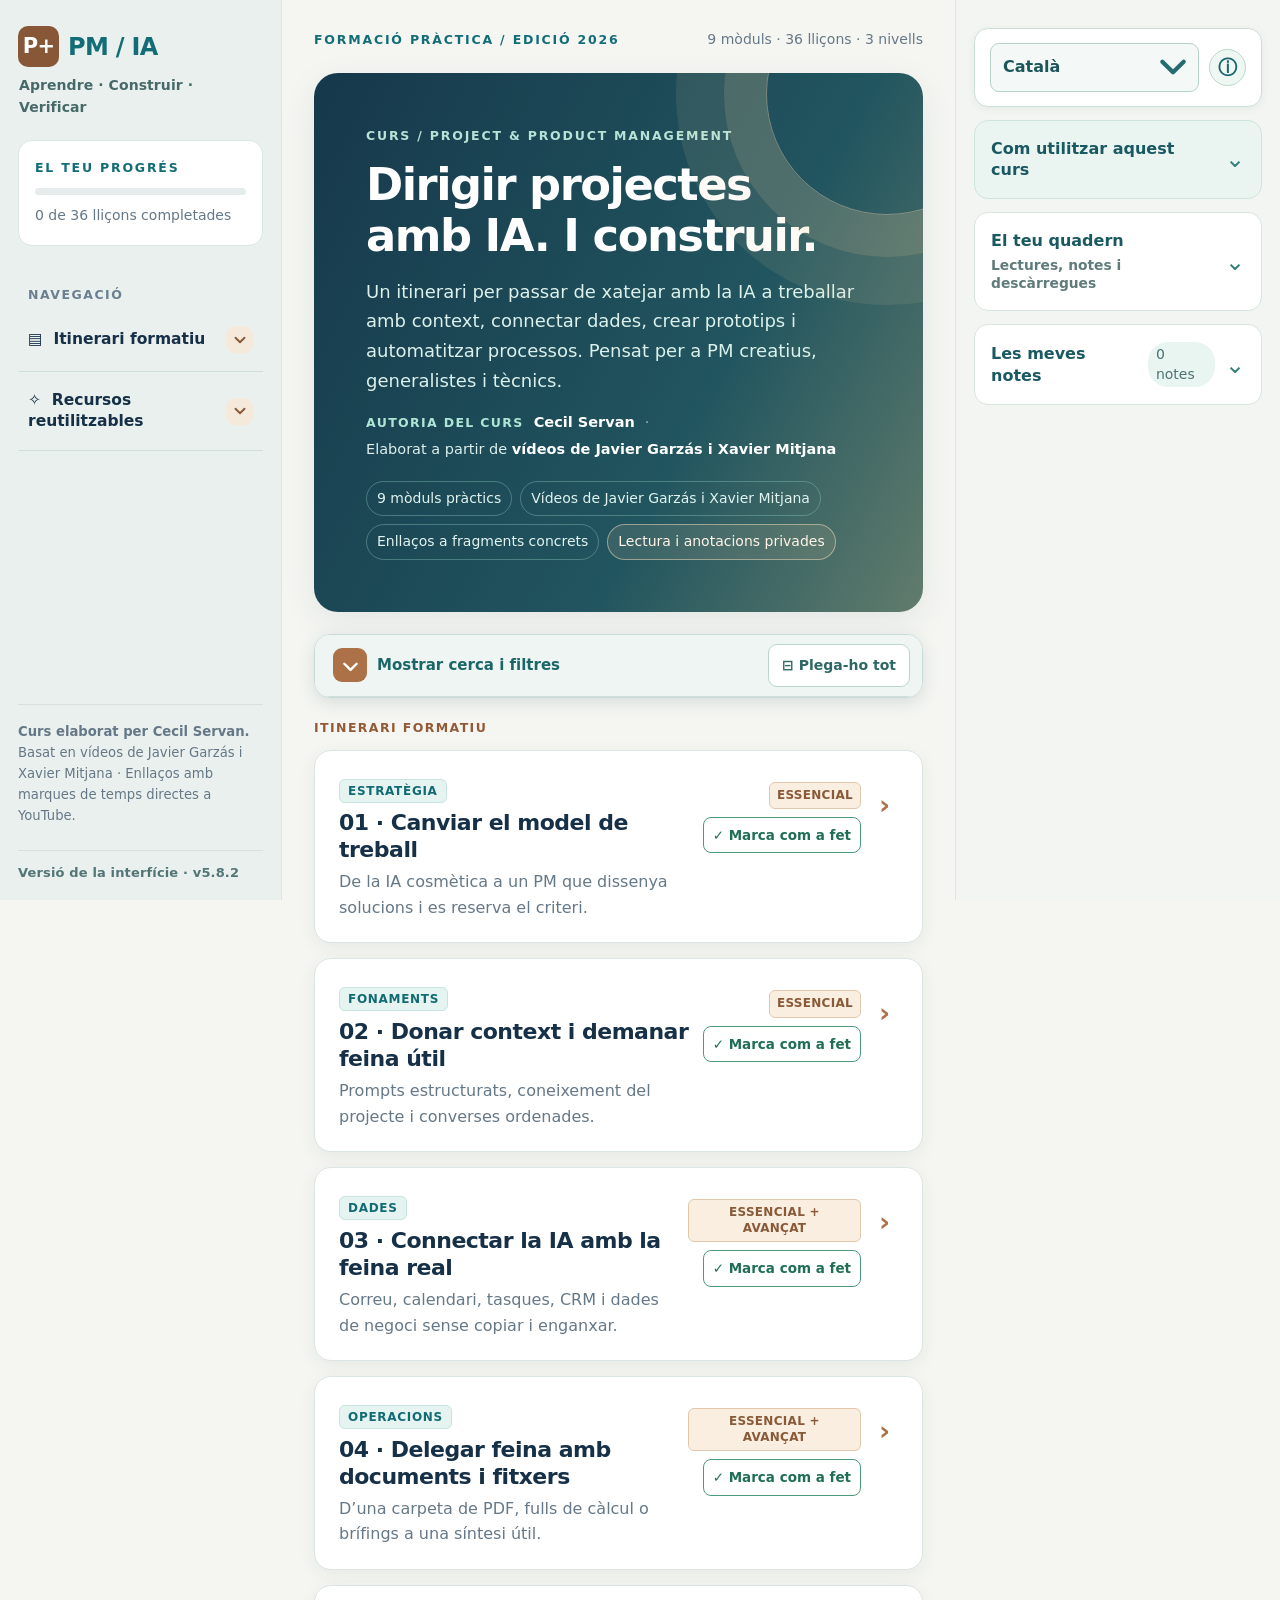
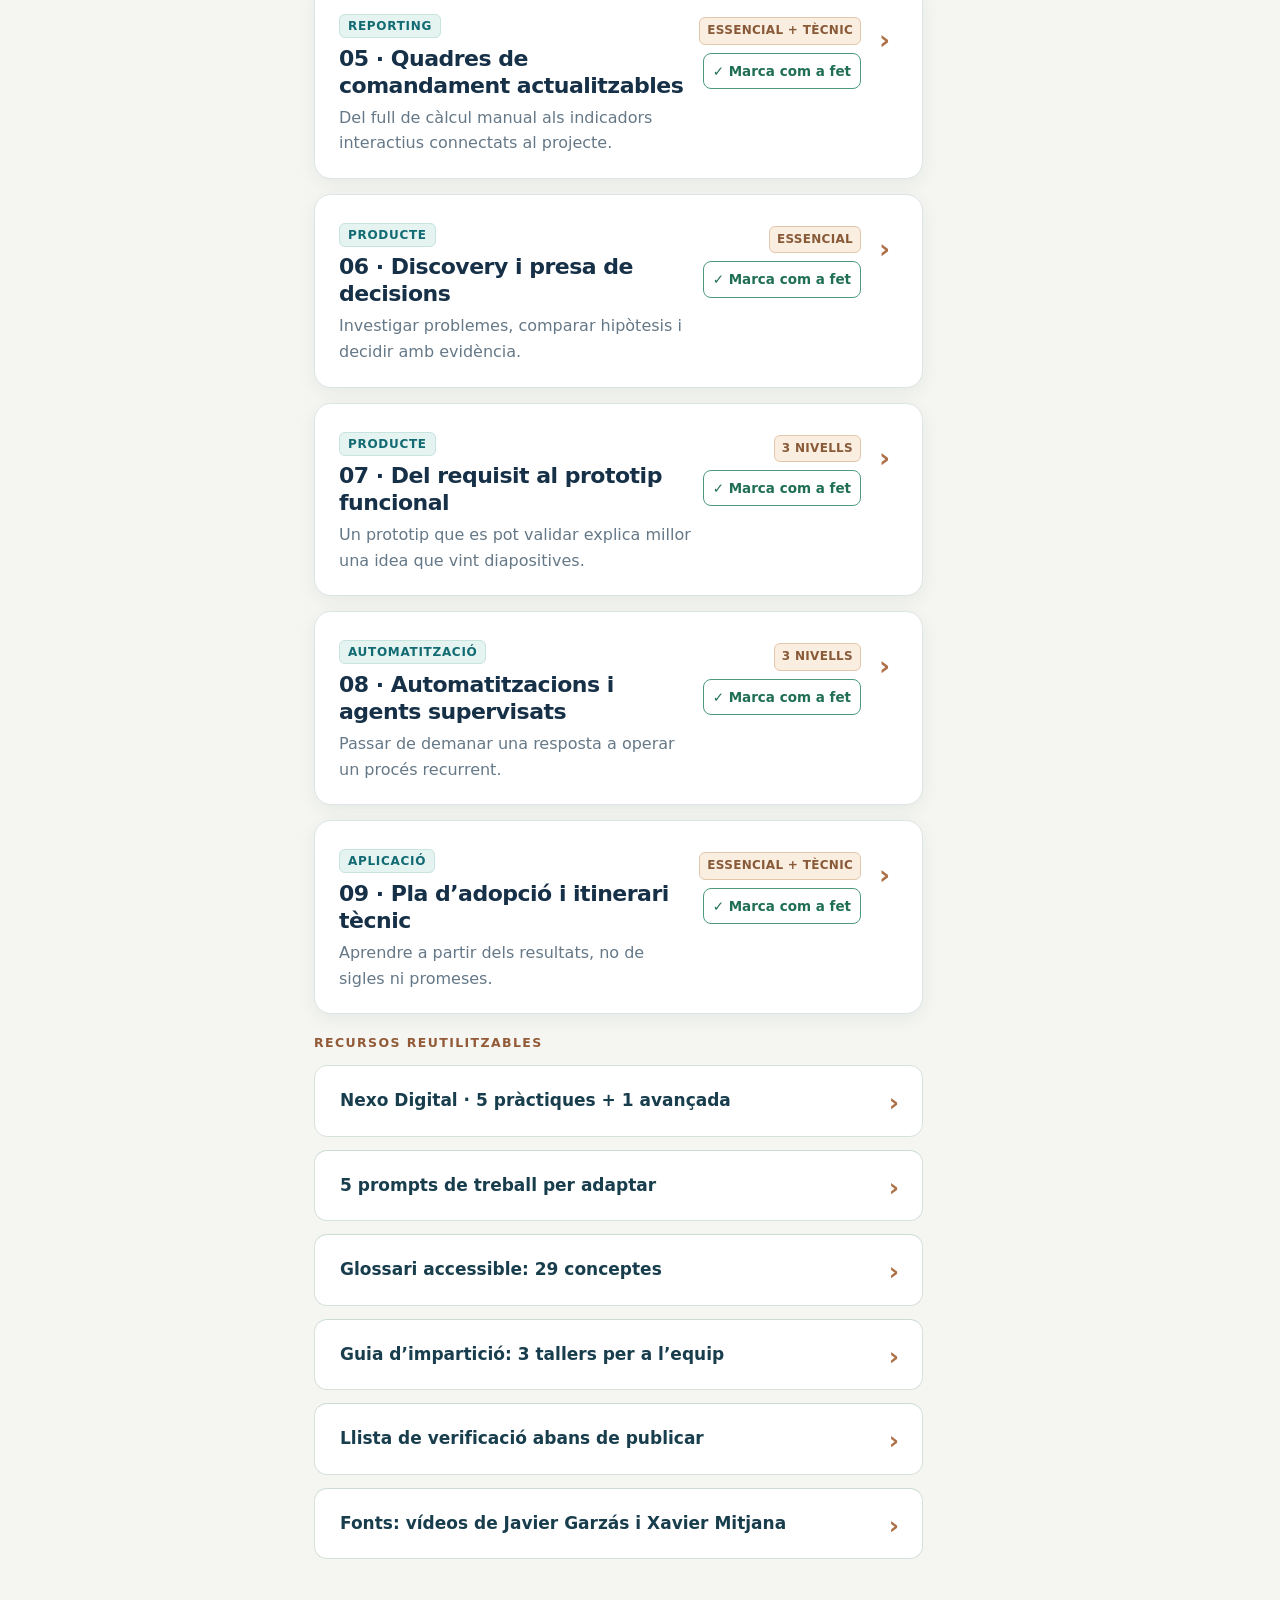
==== commit 0f70f7f7: "docs: ampliar PDFs con fuentes y referencias Xavier Mitjana v5.8.2" ====
--- a/ca.html
+++ b/ca.html
@@ -504,7 +504,7 @@
 @media print{#floatCollapse{display:none!important;}}
 </style><link rel="stylesheet" href="/assets/nexo-labs.css"></head>
 <body><div class="layout">
-<aside class="nav"><div class="logo"><span class="mark">P+</span><span>PM / IA</span></div><div class="nav-motto">Aprendre · Construir · Verificar</div><div class="progress-wrap"><div class="kicker">El teu progrés</div><div class="progress-track"><div class="progress-fill" id="progressFill"></div></div><small id="progressText">0 de 36 lliçons</small></div><div class="nav-heading">NAVEGACIÓ</div><nav aria-label="NAVEGACIÓ" class="sidenav" id="sidenav"><details class="nav-group" id="navModules"><summary><span>▤ &nbsp;Itinerari formatiu</span><span aria-hidden="true" class="nav-arrow"><svg fill="none" height="18" stroke="currentColor" stroke-linecap="round" stroke-linejoin="round" stroke-width="2.6" viewbox="0 0 24 24" width="18"><path d="m6 9 6 6 6-6"></path></svg></span></summary><div class="nav-module-list" id="navModuleItems"></div></details><details class="nav-group" id="navResources"><summary><span>✧ &nbsp;Recursos reutilitzables</span><span aria-hidden="true" class="nav-arrow"><svg fill="none" height="18" stroke="currentColor" stroke-linecap="round" stroke-linejoin="round" stroke-width="2.6" viewbox="0 0 24 24" width="18"><path d="m6 9 6 6 6-6"></path></svg></span></summary><div class="nav-resource-list"><button class="nav-primary" data-anchor="nexoLaboratory" type="button"><span aria-hidden="true">▧</span> Pràctiques Nexo Digital</button><button class="nav-primary" data-anchor="prompts" type="button"><span aria-hidden="true">✧</span> Prompts</button><button class="nav-primary" data-anchor="glossary" type="button"><span aria-hidden="true">◈</span> Glossari</button><button class="nav-primary" data-anchor="workshops" type="button"><span aria-hidden="true">▧</span> Guia d’impartició</button><button class="nav-primary" data-anchor="checks" type="button"><span aria-hidden="true">☑</span> Llista de verificació</button><button class="nav-primary" data-anchor="sources" type="button"><span aria-hidden="true">▣</span> Fonts</button></div></details></nav><p class="nav-foot"><strong>Curs elaborat per Cecil Servan.</strong> Basat en vídeos de Javier Garzás i Xavier Mitjana · Enllaços amb marques de temps directes a YouTube.</p><div class="interface-version">Versió de la interfície · v5.8.1</div></aside>
+<aside class="nav"><div class="logo"><span class="mark">P+</span><span>PM / IA</span></div><div class="nav-motto">Aprendre · Construir · Verificar</div><div class="progress-wrap"><div class="kicker">El teu progrés</div><div class="progress-track"><div class="progress-fill" id="progressFill"></div></div><small id="progressText">0 de 36 lliçons</small></div><div class="nav-heading">NAVEGACIÓ</div><nav aria-label="NAVEGACIÓ" class="sidenav" id="sidenav"><details class="nav-group" id="navModules"><summary><span>▤ &nbsp;Itinerari formatiu</span><span aria-hidden="true" class="nav-arrow"><svg fill="none" height="18" stroke="currentColor" stroke-linecap="round" stroke-linejoin="round" stroke-width="2.6" viewbox="0 0 24 24" width="18"><path d="m6 9 6 6 6-6"></path></svg></span></summary><div class="nav-module-list" id="navModuleItems"></div></details><details class="nav-group" id="navResources"><summary><span>✧ &nbsp;Recursos reutilitzables</span><span aria-hidden="true" class="nav-arrow"><svg fill="none" height="18" stroke="currentColor" stroke-linecap="round" stroke-linejoin="round" stroke-width="2.6" viewbox="0 0 24 24" width="18"><path d="m6 9 6 6 6-6"></path></svg></span></summary><div class="nav-resource-list"><button class="nav-primary" data-anchor="nexoLaboratory" type="button"><span aria-hidden="true">▧</span> Pràctiques Nexo Digital</button><button class="nav-primary" data-anchor="prompts" type="button"><span aria-hidden="true">✧</span> Prompts</button><button class="nav-primary" data-anchor="glossary" type="button"><span aria-hidden="true">◈</span> Glossari</button><button class="nav-primary" data-anchor="workshops" type="button"><span aria-hidden="true">▧</span> Guia d’impartició</button><button class="nav-primary" data-anchor="checks" type="button"><span aria-hidden="true">☑</span> Llista de verificació</button><button class="nav-primary" data-anchor="sources" type="button"><span aria-hidden="true">▣</span> Fonts</button></div></details></nav><p class="nav-foot"><strong>Curs elaborat per Cecil Servan.</strong> Basat en vídeos de Javier Garzás i Xavier Mitjana · Enllaços amb marques de temps directes a YouTube.</p><div class="interface-version">Versió de la interfície · v5.8.2</div></aside>
 <main class="main" id="main"><div class="topline"><div class="kicker">Formació pràctica / edició 2026</div><div class="mini">9 mòduls · 36 lliçons · 3 nivells</div></div>
 <section class="hero"><div class="kicker">CURS / PROJECT &amp; PRODUCT MANAGEMENT</div><h1>Dirigir projectes<br/>amb IA. I construir.</h1><p>Un itinerari per passar de xatejar amb la IA a treballar amb context, connectar dades, crear prototips i automatitzar processos. Pensat per a PM creatius, generalistes i tècnics.</p><div class="hero-credit"><span class="credit-label">AUTORIA DEL CURS</span><strong>Cecil Servan</strong><span class="credit-sep">·</span><span>Elaborat a partir de <strong>vídeos de Javier Garzás i Xavier Mitjana</strong></span></div><div class="hero-tags"><span>9 mòduls pràctics</span><span>Vídeos de Javier Garzás i Xavier Mitjana</span><span>Enllaços a fragments concrets</span><span>Lectura i anotacions privades</span></div></section>
 <section aria-label="Herramientas de navegación" class="toolbar compact" id="toolsPanel"><div class="toolbar-head"><button aria-controls="toolsBody" aria-expanded="false" class="tools-toggle" id="toggleTools" type="button"><span aria-hidden="true" id="toolArrow"><svg fill="none" height="21" stroke="currentColor" stroke-linecap="round" stroke-linejoin="round" stroke-width="2.8" viewbox="0 0 24 24" width="21"><path d="m5 14 7-7 7 7"></path></svg></span><span id="toolsLabel">Mostrar cerca i filtres</span></button><button class="lightbutton all-collapse" id="collapseAll" title="Plega-ho tot" type="button"><span aria-hidden="true">⊟</span> Plega-ho tot</button></div><div hidden="" id="toolsBody"><div class="searchline"><input aria-label="Cerca dins el curs" class="search" id="search" placeholder="Cerca conceptes, exemples, eines…" type="search"/><button class="lightbutton" id="clearSearch" title="Neteja">Neteja</button></div><div class="filter-block"><div class="filter-heading"><span aria-hidden="true" class="filter-icon">◈</span> TEMA</div><div class="filter-row" id="filters"></div></div><div class="filter-block level-block"><div class="filter-heading"><span aria-hidden="true" class="filter-icon">◉</span> NIVELL</div><div class="filter-row" id="audiences"></div></div><div class="filter-block progress-block"><div class="filter-heading"><span aria-hidden="true" class="filter-icon">✓</span> PROGRÉS</div><div class="filter-row" id="progressFilters"></div></div><div class="tip" id="selectionHelp"><span aria-hidden="true" class="tip-light">💡</span><span>Selecciona el text que vulguis destacar d’una lliçó, prem <strong>Destaca la selecció</strong> i hi podràs afegir un comentari.</span></div><div class="mutednote" id="resultsText" style="margin-top:10px">9 mòduls disponibles</div></div></section>
@@ -657,7 +657,7 @@
 function setTools(open){$('toolsBody').hidden=!open;$('toolsPanel').classList.toggle('compact',!open);$('toggleTools').setAttribute('aria-expanded',String(open));$('toolsLabel').textContent=open?tr('Búsqueda y filtros'):tr('Mostrar búsqueda y filtros')}
 $('toggleTools').onclick=()=>setTools($('toolsBody').hidden);
 $('collapseAll').onclick=()=>{document.querySelectorAll('details.module, .misc details').forEach(d=>d.open=false);notify(tr('Todos los apartados colapsados'));};
-function downloadCoursePDF(){const raw=$('embeddedPdf').textContent.trim();const bin=atob(raw);const bytes=new Uint8Array(bin.length);for(let i=0;i<bin.length;i++)bytes[i]=bin.charCodeAt(i);downloadBlob('Curso_PM_IA_formacion_ca_v5.pdf',bytes,'application/pdf');notify(tr('PDF del curso descargado'))}
+function downloadCoursePDF(){const raw=$('embeddedPdf').textContent.trim();const bin=atob(raw);const bytes=new Uint8Array(bin.length);for(let i=0;i<bin.length;i++)bytes[i]=bin.charCodeAt(i);downloadBlob('Curso_PM_IA_formacion_ca_v6.pdf',bytes,'application/pdf');notify(tr('PDF del curso descargado'))}
 $('downloadFullPDF').onclick=downloadCoursePDF;
 $('langSelect').value=LANG;
 $('langSelect').addEventListener('change',e=>{const next=e.target.value;const names={es:'index.html',en:'en.html',ca:'ca.html'};if(!names[next])return;const target=new URL(names[next],location.href);target.hash=location.hash;location.assign(target.href);});
@@ -830,4 +830,4 @@
 if(breakpoint.addEventListener)breakpoint.addEventListener('change',position);else breakpoint.addListener(position);
 position();
 })();</script>
-<script type="application/octet-stream" id="embeddedPdf">[base64]/[base64]/[base64]/[base64]/[base64]/[base64]/[base64]/[base64]/[base64]/[base64]/[base64]/[base64]/[base64]/[base64]/[base64]/[base64]/[base64]/[base64]/[base64]/[base64]/[base64]/[base64]/[base64]/[base64]/[base64]/[base64]/[base64]/KYjgYYSBnIi5AUfbiRBbaZ3F3H3qq09mmhAiOP06VrWP5eIfLh9Xj+3xVg2/d+fdprlVh2O775rr+aXbNdVT83xsB3Wq9sfd7f6q/N2dtpfBMG/evF5vzemxPZwH02k1/JHfvN661+rDvDw+fT4+Nd32djy3m6Y7Hj4Oht+6fa72+T9LNi+Xy+/m1LS3ajSYzap9c8gf9mV7+bo9NdXw3/veV/18vTRVKq9ronfnfXO9bHd5ffvcDKaj0ayaxno2aNr9X+/Vacw9T4fdr213XzvKj1nuuvQi0Kn0OqGl9MMKrewabaWXZa/nTqN6gg6uKT1ml3tOeE9Bz/n/snfBHqOXXDNHr3j/cp8Hrlmj16Xni9w1/YvS9K+XaPhTPYG/FtrwubW+f9/aeu29jl6Pez3p9bzXi14ve73q9UOv1++d6E+l6U8428TzT/Annn+CP9GfL7npz5fc9OdLbvoTzjzRn3C2if6E80z0J5xzoj/hDBP9CWeY6E/43RP9+ZKb/oTfQugX+IV+gV/oF/iFfoFf6Bf4hX6BX+gX+IV+gV/oF/iFfoFf6Bf4hX6BX+gX+IV+gV/oF/iFfoFf6Vf4lX6FX+lX+JV+hV/pV/iVfoVf6Vf4lX6FX+lX+JV+hV/pV/iVfoVf6Vf4lX6FX+lX+JV+hd/oN/iNfoPf6Df4jX6D3+g3+I1+g9/oN/iNfoPf6Df4jX6D3+g3+I1+g9/oN/iNfoPf6Df4jX6D3+l3+J1+h9/pd/idfoff6Xf4nX6H3+l3+J1+h9/pd/idfoff6Xf4nX6H3+l3+J1+h9/pd/idfoc/6A/4g/6AP+gP+IP+gD/oD/iD/oA/6A/4g/6AP+gP+IP+gD/oD/iD/oA/6A/4g/6AP+gP+IP++4S4TwLMCoy9t0G0e+m6PKPKbCyDByPn2DZv4/[base64]/hKbaQWsQ4aEbHVqGgflorfgo9qa1pR22+tpn6RWiUnd5195kwmAXvv73v/up/PHZ3M2Xuvvc/ea6/3XudAgBBiIR2EJYm5C0rL2dvf6MSaD/HbfNmqZe2WCVaEgMn49Vy2YV1kaXD+WEKYBvz+V2v7ilU3LztkJ4QfQYi+e8VV17eOuHPSVYSYsf+VjW2XL2sxnvjJXEKuq8DxxrVhhWUxV4tlhCGxtlXrrnt/e97rWN6F47931erLltWsXHKCkBvasL1v1bLr2jmOP0nIjY1Yjly9bNXlB45ueBTL1xFi6mxffc26gdtJCyFbfUp7+9rL22HFPTosTyCE3UVYrgV2ER7nt5eP4x0K1F+2k7RAF/AMo2N5jmdYrpcYBxLkugEcJQ+/ZOy0BdOJRCIDZ/k75TqI6/PgxWYCL3/0L+x9gJ+i3I1Y8S8QBX+4YKIDI73qoLUM4pPDO+uInhiIQIzEhDAW7GMjIrETB3GS7/[base64]/y7IFvvxcn/4uPQf25n+wj3WQHeR9XoX7qcKUryXqsyf68Qt7GWuWTwFXvJ9u+Z9gD5DC2q3DNZKeykvN+EuQ+8iz55ZC7JBBTN+JcniPvw1jyaySU1eQrMJBbyOs46ldYd9H5hmIUSmull61ZtR+QB5ntZCZzCgsPKC1MKSOSo+QhWIojr8N17sisePI5g24lN+HfBbiLG/CafvgpZ/9AhIH/wVXdhJSxCenlqqweP4dHWaRxtoE8ijh9hdaVao36evYK5hDD9O/Gwl1IHXeRZYBrZ3aw074HQ//HH/ZiYoGRbAHy03k+TAWxyd8y5QOn2Rjy28UDfVrdwKyB/2GXyVdzTVwOP4V78z/[base64]/[base64]/c59Zg7eEFF8gRiPbvia4nOg/[base64]/BPEGhXZHpCqKwyjjzIjOaE7/[base64]/JvSFxjwKyLCaa1CuDWTI40QJBo0TiM1MjLj8to0nFIeMiivkNP0em00nVLEcabXB/[base64]/sUb1SgfJBdfG242qpUZkRaFUH6QbNvWnFSYjXhwa/B/SEF0Km5TdCpORGdOGaOX16RM0Rqlvlqpr1brdUq9HkkUPIDdO3DvEylQKGBxYx6yZCTw6+A28R/[base64]/QnhKtV7Qi3MIe5uxskXMocHHut2eRkDBVd6AOlma+ETfj76Fk9L1+vQ+TCZHHaWezhpZZ9YrLNyEQd86YDjDuhxwE4HNDuAOKCt3QHVDhAd8JEDUg7Y6IBEFkQpbUK4CW85oHMoUNgBfQ542QG7KFyYwhmWLqGfNcpn7dqs0trBEqmOF6eRH0/jX185rrKisEjbhE8evTuVW1BbWzllPpe644VRF01od0WcUWlc1SUUNwnEYR3FYTKNw7+oONwYithcgzicI89m57CvI9wlFG49eYbCQTzHq25aGm7Y/q4j36jjNXsD2XBD905HGi5IU8HPuotGaZt3zvwQ7vo03FfduXnaBBEuiHB/pHAr1fuCQZ3fOm/AZRy87yRCuJsoLVSl4SYiLTglE+TwhVCXEyb+DCUgvOJFMQW8NUOHG14kRDzIwOGBf3bnGFVarETGXU9msj9Da16HHPt7aUAwmlgL+sKszqKzWc088P9YbIAvW21wsQ1m2GCcDQpt4LWB3gaf2eCXNnjeBo/b4F4b3GaDa22AkAttUGeD8TYoomArz9jgExucsMFrNiApG3Ta4G4bbLLBOhu02GC+DWpsUGGDmA0cNmBscNoGp2iHV23QbYPHbLDHBpttsIEOn7CBZINyG+TbwGUDToP/Lw2+i04nM/7CrPE9NtDZoApBj1LQfXTo2ygoDt0gJejcx9GREfKMNjL02CBFh0b4KxHSBrU2KKODuugMntRmiUMV2yBoA5sNDExTmuTTDEE/TSozDH4yMOfCrknz0eCn6dweaSiFq+wkrvBVld0bx//HljkhzjqjuN30Zz3Mmffxx/PkZ+ABmDvv1Kl58kHogxb0cm6ElhrtAkmHzEe62D5IF3rBhG4fw7Esa7RZGYPZ8I/FnPn/p4v/z9KFAFEnGwde/WG3y88ohAFz5BXyQYUwYC78TH4ItsAW+aEa7SIjr6wZebWBHECBY3meAW6kVxVYii6Cx0iLbilTSywkX7KiIuIFhuEtvNVmtpDSY+pUUPQ7VPVbWBT3eN06fXTc+LxKfmPV1PqNO3durJ9adTYKG6dvuufC2IX3bJq+kMDAV7CfszIiKjePZAQeKZI5kmR/QaqL7aCqEndeJWf97hQjtrYiHX8w8DEc46eg7keik54nFovObBbtFtZmBTNrZSVWeHAx63zHDm/Yoc4O4+xwyA777FBoB48d1Hqs6bLDHjtssgO026HZDgk71Nqhwg4xO4h2IHao6rPDKTucsEOPHbq1Hh32dIcGrQNnB4TstcNxOxzVIFsogGQHpswOETrkcTpQig6R3sym82581q43DdG2axErJOATf4vEVp2lbQuyrB02zkbhmGLtKFbPp3+YuvRSNHjGouHD/[base64]/4KXIY/iyHVVwVEMJ+gLgKkjC5T7rYGc7RcXqHaDELnMHuDQSRYD2u3BDPcW63h2Mddr3BYGc9HBjBmBfRMUaT8alkTtAUDlht1qeSXqfNZqISw2Qz2Vi3nTWwDuTnauQc9Khx7rinCnPHM790rg4vnS/9T7nO+lIWYaNO5RutjOM3zxlnlW/cHWVHAjZ8IJ+d0zZH/s1FK+cc6Jn4LZhnt82Cytlts7sOVcnLobJKfpMxt8qLYJ/ybYX4CrhPXql8V8jHQAmuk8aBFvYV/k0ygpSS8eReKVnGecIlbJGzoogVRowQR470R8XohKrKXE/uNcmR0dHGcIVYZvAQEgCBDQTcktOjLxGIcE1yBCnkeeJvroKyKohUAamC3irorAKskao03lD2qrRcPKYgwVcdDxyLlyLZKwselH0KdvAvFYHl5WPL+DFQhMVc8NrHcMgP4yvjbo/XHi1S6rHajWapOwpoltqnArgUOCvAn6/8bHxNfvip5LXNs8eHju2f/8DeaaHc66c2Pb7t3efnw7hlt169of+7oplLW650MaP9IL088kKeGTeydOKcy6fuOmS9ZaOuQP5bV84oTo7mT3n2tqfftdwJny69obz/C/tmtmHSgilF8KLlCoWeeFI38ImuBW16FiWpn8RIGblUGsewBIrDVo4DNswJBQGXEBDKx+q8h5Im3fOLTXb85Rguf8ShZE7+84tzxuBvDnEqCCouLia+6upi1fpWRfAgqSBGkLhBzEPpIOaVe/QVhdF8ndvliZePU2upzBhSffhqtnt1f4t86EedcMGjjz+0YPElcxMLFzVwpfLzP/rRY/se7XpQq3LxrfJd8p0vHYLVh5+/f8eWzq6tO2WnvP2l55/5RaYCV4q2uM6Fa46REjIBxkq/dRaNCHFhh8PKc2XcGFsFGRM26/UkzPqNtmK/zT+xyqwX9ImkIDicRVYegcsM+Z78cYlkPucpSCQ9HoctkXS4+yZC70RITYTOidA+ERITQZoIZRMhMhHEiUCwEpuPT4RdQ9uwAXv20J6JrA69dKAMpDqElH2HCAVSR8T+tonUPdLEy9Khavp8Wl+R4D71a3cQ3KkqX2kWPWfvHl7F0/ztsoIexo0vqsxz6xl9GPm9yApU5E+F8ZqHVT4erEjhHtblncpUVuCOsn+cfsNO2LdM90P49fbZ1556XH7iybaPt37z7/of3HZfz6GfHZZvev8B2bJy6U+FvcsuLj608lJu0py1l0yQO954PFhZGZT/lTrur3xwyfxXnl9252Xxu5/bec8Pv7v5Afh1yd6r73qIIz9eF5vRMrOnWfFVF7KXQlDRKVAp/RGQ0jmqTQh7PQ8X8lDFwwM83MHDQh5G8uDnQeCh7QwP7/DwBg+HeNjHQy0P43iI8eDigePhNA+nhgLcy8MGHlrpKHUU+FMeuni4m4dNPGpyHpp5SPAg8VCWNdAEdaTjPBzloZv22MPDZh76eOil9UwPDykeOnnYxUMHr4yUGSbCg8jDyzw8zYONV/3hLJOt6Xw73TTcuDtHt1Mz7pgi0NSIBYrr6MK09lHwuUiezbTxO4id5EhmIlg5gXM4LYQPkurqbPUlOtDQGgO44Y5x491WYCBYd++aNz5a2fanX92wazp8IZ+V3zwxrWHlv2Hel1/A3G+uaKj7QFZOgoHU4D0S2j0EwluJ1eE0EjLsHs7KqeCwi0xhUWUuONwuRlez5t666btu+NWf2tr+JM9umHYSKoEFHcQ+qGu48l/ywS++kJ9W3G28Rwszh30E6cIOBVKhaOY4C2sw8VYGXVhBr2cJ63DajKJgstoNDK8nOrCaDw/[base64]/FrpQ8Xy6xLUcyN3vgoXyC+8tGP5sh0/l1+E+td2XqbgvJW8yYW5LWgjF0h2tMd0DINWOsdzTyUF/tks70GL1tij9rzKPNztPDezfoXcCE+sgP3Menkh7G+F/fLCVnUv58ivw0byeyKS0ZJPRwhnMtkdg/[base64]/YRUe83MGKTDRz/Yxcf+K99z488eHhG27btHZdx+YfMF399dACDXARLJN/LD8NNZAjn5Z/Jh+Q/w5RJYaJxuMWvh7nNUsq0ROeN5mJXtRH9KzA6iWjjvAsf02S9UlmIGboNUOnGZrNgMXM5KgBGDjWpAlLBZU8eoUFdr6yIM5cA47+UnDK/4StFQlFbXF1yyr/RGUo3nsnP5vkkGZpfFBkcvRuxh3K1TuCxCpaGYG1Wh0O4zVJh44JQnBDEnxSLpBc6M2FzlxozgUsDp0F/avaoVUZE1SZ0EioHK9oXcWQskHUruyxW1HbOn0eu/Psm0eefeLCDbdVthdHaw5t/PCPl3QfT7Ywz+z+6cOv/m7LpttDvi5gip//[base64]/7nL/hPpgI3Afe/lapCErmS+VWjgD6KzAMhxjEw28lbWuTxKWBZNehzsoAhGhV4ROEZpFwKK2VsXFKs32qbxpG1kVf0q0wQ1RyGNHHejfz+y85pD8CC9H4BMokt+Hoi3s/WfX7mTL+5eosvBauj9TSC5ZK80I+XyCnWWDAhuOeN3EfU3Shu4iY2YJ0fn9ORuSfp0OGbHd2GFkbOgYGnV+KQIkAr0R6IxAcwSweO6e4C7QTUmLa80yxBkrxDV0M8agPajHdbjz7OPgk79+fOaTl+5B/I++ccIj90h3blh8STPzRP8zV7HiS6/95n0F7b7cew7+YONkH/PAA3KDj+K5Edf0GtKc4pdcJ13gzs/XhSxIbwWFeBnxRtYlbd6wF5fl9bJGI9KfwkYRK6swklHPIu0hrRUCKYTeQugshOZCwGK2kImryxmysEFfLp45umHsaM7Ey71uxXXDIqtauOMorelFB/va73/5ly9v/vieu++qiea1l9z9Y8OPuw4ekZdff9WK9jv2boPOtz+GZpj5Hkzsin52hyMofyL3Lfxl/0cPP9d1d7n8lvwBldlIV0ocxEDmSaW8Tgd6FljByPs4xsAYNiR3KjIZ/2d0khGIEXqN0GmEZiNgcchu0QVpJpMaAnMqe6GQ069r2Kn9+29hZvU/yxGYctF3Itel+kRUXntIPhlDVkiTQiPtUZyP1c6ZvDqTrrSMtY4OjEacjh4dcbkKr0m69ELkmqTgl8qAlEFvGXSWQXMZYHGYGCfUp8AfjYfTPkW5ei5D3eBoxI7u8RhIB42yHMAh13dcuXjtTe/8RW7oWHXJqjd7jhzbftPWzes2bNqyceRVq65Y0bKqfSV75uoHRox6tuOlHrh5y9MjR9y/et+h584e69x1x09+ett2tmzbppt/uP36GxX6qsE1H0D68uGakb6CJoIr0xFdNOaKRHI9ueuSxCN6kL48HlYQ7MhFlrClFBUpa7EIftaP9KWXYkBi0BuDzhg0xwCL/0/py65KaqeyYjRnCbJPpco+DqeimCHfrix6vMjU/OV3n5yUv/jmx7dPi0auGt95QLj/4YNvwjPfXnfzLbdez3b95k/yIblTflp+MP+vu2w+8IP94t8zbrnrgbtRjEBYWetjaA/sZl9RzihJSrreTIhDp/P53bYHF7tF1TQ44Yejfuj2Q5cfNvthnR9a/CD5ocwPMT+4/MD50USlQB1ac4Mfav1wPKtnxA+M6Afihz4/dPphlx/a/dDshwQdLGN/NmX7IUPCyln6/[base64]/dmyIwwRuAdyt7Atn32VHMjvL4eQK+Xr5+hWIm1Z4gguzT9DYqyTFdAyPlQaBZZ5CHQaoRPSSXvdUMqwHRXlLZrFeT0qLl6yhgd/fqdQ9aKehFUTj4+GzF+DNLmCsra2wt7UV59+G8887Z/4431IGbEw1s5p5ixlgeIbO/9ixeDxr2PGVAjp07jZ2JM7/[base64]/TIvp4/RhYYGm8xwOfc+x0PfCpW3U0sEzAnsVzYig0l85I4Ioq9lraK5VjqPWmg2c2Rx+OBHYuXDOFbe1z4/WPHIHPPGjvVUXaUwPS2FOyH7nbbuvH9slF8sHfvxGxNL/bVoCIG2skm/UfcU3kKnkQvKudMd4PfGUlVlrcwpGVl84kvXkePRWvXXmLMfod5MOv7/uvWS+9E7S5m/yr/[base64]/znfX+Wf/rid/AiWCEBa16VDz07zXDJE9Pr505Z/ZPOTbHCsrUGW0HBup52+VfyF3+Tt7/7IBT+as+/t8h/Gbvp6ZWJCbunHL666RfQ+AfIgd8CI78k/+kl+eBv4uWzLkmuWnztx6kbS3T9X0TX+gv8P4b8vWfB97G8QP7uNfn4kxc1sQe4pPzNPfdMrVD4muamoJ9mIw5okr6yW202zmERzWa9XuRYp8titVubkw67HUSUImY9ZwNbU9IIjtMuOOWCEy446oJuF3S5YI8LNrtgnQtaXNDggloXVLgg5gKXCzgX/J/CV/2HDtnQHIXpcQGTckGnC3a5oMMF7S5IuEByQZkLIi4QXdBLgYYBzHXBuWzX9L3HcueP6mQOZuPKgYXqbZAxGcvdQcWr4roXoMgej4aCV/ll89DozINj8gX3w69fgg/29/+6e0t/31bY/in8vlJxZ7/5zqC4tXCrfBPX1r+eJk2TSQPfcl9R29VBCskfpd1CPsnhrVa3O5yTz40oKhCbkwWOMG/mzc1JGw8mlud9Tp+nKenjmpM+1uluSjodnSNg1wjoGAHtI6B5BEgjoHcEPEprsJigNZER8NEI6KE1ZbRIRsDEt2izOAL66BCE9jw+AjrpWGrPDJKGhD2zT+Oo4ZFtr1FDujjL2aFqrqKwGNB+HeekFwpn8ZXj7UWVeRHFD6IWLZdXwL6096m3Pnjsgct//lbftoee3H/Wd+AAczkZ+PyuW597Q/56gMgN7Dc3tst8h+zZcWv/b3V3fYLYfSRQeV/Xhn05zqduf+WXOurbNQx8zn2COi5Ipkp5dlYxPXNCOmtTEn0AAT0fHef3E+LCslMKwZKM4NWsz4wi5VFCiCSv3OukfkxEjaOMq4Y4q2N18hF5D4rUxrf7dDW5dS80ywOf/+vztb+ZVDBN96ELLgMJFsFlcfmDnxWXyv8lvyZ/KP92/Jhfya9XK/w6aeAsvx73X0D7cjZ6Ly5icVl8fi9uqxc32MuKOD9R35xEQeWHaokair3UQmynVuGatUo0qVjbgazYD8mLKjh2gDr7gijFNdclvy1/1n3d42f+1v8NXAOt8k/kn8r5BxDHT6AFnP/djQbIZ1+Xn5O75ZS8j1NRS/FJc53oGerVUp0Z2dqPWofLCZmdzckm82ozU2IGlphFMyPwZjMXDLqak0FoSgYdnKk5yTFNSY7tDUFnCNpDkAiBgvS04TqMgJqoM5YmnrFl1aAQiT1apJBN3vg4XuXZ8yIK/vMmHTjAflETaT/xAVwRlqSwfC8YgElU1Ti/e1udu/zy+9b+051yy2P9fxS/kR/JrGUkrsVLTkv7PA6Hyw6g07lMrN9nJ7gc+2o7U2LH5dhFOy7HbtcJArKioG9KCizoOB0uxqFa7nuy7HqOmu+n/HCC1q+jFvy5xv6eLE+hQXMWItnOwikNDss96Bqk/ICC7Hzia5hxkQlxfQ82tVgJFVrnoBWe+Kj/lUczGN0enjIlzCzqP0PjcRou31ZwqfIXvxX5K0J6pI0uXcCMVmpefiQYCjYlQyHF9UNkcay3Kck6N+RDaz7U5UNhPpzJh//KB+jJh+586MqHPfmwOR8S+VCbDxX5EMsHLh+q8Hs6H07lw1EKtyerWcwHpjcf2vOhOR+kfIjkpzMJBi2tLCSlQ7/D/Oqss2fFU0LFrzG5fQiTUxy59Ty37ttdlNOXwcWnP54enPHKlQPkH6e/bDhcdgC+vLWusAKaYTp+l0yWe/eNrZTfkt+Q35ffGpEDNwXGjQuoNMdvp/zztHS10eOxC34/Y2dCOYIPZbtQLcwVWBOijfCiycDybFPSwrN+j50hyDou4qgIQSwErhBwIZh4NAQtIajVyqdDcIoWVSBkM+Z4FqupeBikk6Uq35Vn1Jx6gcrNN1T4qeQSr0yjwZ6X/lXJJw9/kQEZ/wHm2gMMyun+vx7ov+OASiuVgf5/Mjbl97vlCv0wlf1vBisRDzNR8C1Xcn/AJP2Ct5hNOgOyk4FVYshIK45dFuiwQLsFWizQYIFaC0QsIFqAs0CfBXotcMICRy3QrbVWWCBmgVNZ9V0W2KMN0qyBlVEwFx1nUgZ6swXW0TupA3H0BsctwPRYIGWBTjpAgvZWZ4FtahMOn81/[base64]/fN/[base64]/BBeRwz5S75cP//PNfT/3uVIzdt4adUBmSpPz9Yyey7S540SEr9tzPXBSo1PdimPAcKE6Q/MHqTyS6C2WpuSlpZwYSWkR6srF4vCCzqPkcme26zHdbZodUOC2lynpqTp7PDaTt8SlPt3tDS9TZQsAYN7J2s3Dp1nAxArR3KUQlH7OBS8/[base64]/IEDcC90w4fQgRK+t5u75bu3NFo6y7FnNQHPjR3k1ftxbU5yiVTm1OscgmDVWd0untjsyJcGBm1xqxntcKfe7CButGrdEHFDrxs63aBZtGranK96SPqcFvxNi5LseQN3azf8+sCys6+nJ8w8o4qS7xzcoe/2ZuabzgdUbJdr0HYxEQ8ZJ+USs85utnt9LlS6LqdVwTdHfDgzH0R86RPbc09XHTQCrRyssmKeaj5ECBS89+knf3j/08/efZvZCbUwG83oHvkVOcV0yr+Q/wT5aCVMA+Uk42XmgPy4/LS8X34MvQ+G8mIe9QV9aFF1EDePcs5tC/gFHXKfYHE4kAsVSYcijko4i2NnADYGYHUASgNgC8BHAXg5AI/SmrmUGrB+gNa/RSubKNgEFe5l2lnt+TTttpH2CdOa7AdGzuv3Dbc0s42GLGePH9wjJU4VZRftPbS87ac/kuec7H/z0QPwLXz+77+xqcd/2L9l72m5JmNprv/dO8o+yd18F92nGFkolRJnxOxXtqqg0LszB0gOOnI5+RFnfj5uXL62cYW4cYUQKRyycYpoFY8q+d1a3qiSq1l+3n3kFeWkpOFE88dAkS6q7eoHpz59T9nVGpgjP1ze+IPJ870bSy+4uv3WWJn8svwM8wjucC/kwgzc46D8Me7wz3CHn5Ldd0+9eilXYwyWrtjHQZO61/wC3Gs3yUVvaqpbFIOWILogHovL7rBbdFw4IqKhiA5UUOAEv+Z52FXXw8U5xAgcj0C7duSYpT6Kh9q42RmnVcNsf3r+qFeUipDZL3jizf6Tjx5gpp/tu/sWuPIuXNhWMN7z4pMHn72PmS1z2gbt//ltrxX2/xV1y2y46YFb+l/bovD+HQOfs6dxv0pIUqrwGopyib3IXjom1+AaNQqNOxjldKF34HNxfaXQWwrHS6GnFPro37JSiJSqKjOtDgk1TLNOwNJHP4OnpToa7lRMdvW0K1dHD1QLi7ZPixY813jnw1Muu3nLzZdN6Tv52EvToq333nbflMs2btl42ZQveq/6w8Ww8rnS+p031y+dVjJmwsKNSzoPFct/65q5qnnawimjSyctvrX51ZOFeVSmFSBvvqLYXTBZ+qODMTEG1u0xEwPSn8EgoEBTFCTroKY6cVRTQ6qX2k6qsdVErakIrb+yj9pVnbStPctGU+tTmjm2mnaTPFBGAQg11rC1g9aX0ZpJA/Q+aredtGEubeuj9SntHmqHCO3TRwfqobfpoK3VmjVIjbvvtVqXfq+KzHpqYohlq6pMjQxR1SDd0ai1PY+6WcUKMcKkk/H+JcHp3EO1wdzfXDf2JBLYfa63YZL8+tt603dXBiuJZvvyD1GduVtqdpp9OrPOH3DwxGKzoMFrYwU37oGTQxnWEoCGANQGoCIAsQC4AtAdgK4A7AnA5gCs0+rFACD06QCgFmWOazq0PQCJQCY1fdhSNXmScZgG1UHavOWikVhl2jYT85BKua2KYpL/dVb+Wv6XYtPDZT3H0mbuR//s++cf2Qp6/YG8+9Czyjq9A3/mlZwEK/mttN3McKzJyPMmlE02s5Hh9chGVj06is4mEcIifCnC0yJsFGGuCNUi2EQYEOEjEVIitNPECSLCpB5aVnMpErS2TIRdInSIEBGhj2ZaHNdg1Pr2LMgIHWW4S3M+qqCMm4UdVfpo9itEVSwJitGa2t3/Sbz/o/uY3G40L+5JKdbqt//DWygyCtgPAoqvyAz8WX8H5bu5UsTmMvIu3uNmDEY0hcxmi8VlM1KE2PWs1WRSrKaj2GRigXDOFg8s9IDHg0IV/[base64]/Xh9mHzrakd2cu+9jZpexB6pUCynrCP0bjGl3SVbw7J+S0KnnfTcmgzmXhWFFgA27Vt/exjqYQhEPwZQieDsHGEMwNQXUIbCEYCMFHIUjRgIUUAhKCSfizKwQdIYjQgMbxEPRoIY1mCpFFiucSYcb2zfamqjKOtjBIiXlpx6pyPMCUffLMPfAr+cb7mJH7wQPj98Hze1ABHru//939cid1x5mljKQsXV4O1JuSjf2NtN6gyikv4mM39dFXSzOIXo9K1mYxGNFm1xMry9mNmQAikkO1Si8JTTj3UsWgiuWEJv2zeW7pkox/PWRl2ap9yNrYupP995yUR97HjO+GW+Dq/dC9mxFliR5GHGFOUYfwHubKTIxhOeq6a3D+DohIvwHBiK6KIHIuJzE6jE1Jm8MhgAGak7yBzT7HaT/fwU/2oU+XdtaDzMz00ROc4/QQ59yDHvWUB+GqemlD5tSHaAc/KVrfTs+EMk3nDqoOV01bv1exDY3WNA1tzPbNfZmUWy0yPR7S2swNKOqpE7ic6fv2X0vCM9i7+k2Qv+7LsZPqgmeNS7k7XL+HKQu/W+UxAZG3K3i+X/6CaeZ3ED35hbRJz3DAgGBg2K+TDGL86ySZJECxAB8I8KQAm+kjXGpNkD6OtfK0AC8KsJg2vCnAgwJsF+BKWpOBswkwIADzpQAfCfC0AI/S56+wtgqrewQ4Th/U+og+n5V9tKoFC4eFeah+Lx3uCDlx+bydd9+PfPMujJS/0D1aOvJb+8jSIbmw30gp5RU7DOE5xkk4NWt3j5bz20DTfitoUrCaETwsx7+F5gGrMDGayo8jpTP/M0nAw/KFxex84Y6sNvVZgHPTh5u1NOMU7fn9JlAaGYMB5yEEMzTv3h6H6HJ4t4Wv+3Yf5a+ZuO8Ouu8vSrdwhNHriWDgua+TPLbivqs7gruTovsylz4qt7JPgJcF6BRglwBNtFakDW8JsJrWVNOn6sLapmfveUdm23HU5v+w7d/30Mv5dr2ywF5QmWefiTv+Lu78F6Uj+S9Hlv57GV1jCLaw+1CG6MiFUjGvQ33MMgynY5XkGw6pwQBzIgboM0CvAVIG6ESBYoCEQTtrVIRceelwAwIRqeisX4+FAyvkx+THWvkpZ+uV7BYqdwf65G84cWApju6WBAZJCciRJCjpAeojqCxKQ5GLyN+0tqq5n1wTI/LKO+j+Lv0EFRTDM3odYe5erGS+lBLWQHr0kNJDpx469NCuh2Y9JPQg6SGiB1EPRA99eujVYHZRMBWgjMKorcf10ENb1RHKtL4T1G5qBxVUHULtrHZT+5RqfTSnfMl5WPO8T1EiMZYOPcwUoDLudMP78iMnj3JNYC6Q+/LUmAh9hwL7CurxArJKqrYbCgq4iNns59iiwoJ8Y/68pM9tt+ckkjZ72M6YWbudGIwePZdI6t3EnUgSsaMImopAKgK8WLImczKs2MuOqszJ8DDHNJ0Iq6gudLXz7RVT0e4YzG4BvZKGQdMu3t5713pZdq49+M8LO+/fccHMlgX5Ex4DcuttTTtrLytnX7l5U/8Wf8nSteBbeuM0ltu97NLS9ceici7HL706FfYpayQ0X3MHMZEQ6ZDmOfT6EPGGvLnhgJBIBjw6h8PlYuclXWhr4zqJFIaOMJAwVO0KgxiG3jD0hCEVhl20oTkMEq1RryNhGMJCS5csWTsYfrDHsxkoHSNBr1VPT8IVXW136dWEc0ZxYRm547ZJ6wIN67f9oH/7HVCqa7m/59ifTy58aw70He52m/u94nvcGF+JnBq3a87fPu+X/10YVp/vwDXOYV8nHtIsTbbzJg/v8foMtkTSbBA9LtY1L8l6iA+mSj4oo/Et0Qd9PjhOnyjooE8UPO2DJt/QOH/G6sgmJnpuZh/0wSNq7iU7Z+yBRfL4v72/tXN88YJ18ukfP3n3VVWxkfDPv/eH5W/3lcptJ57LU/ZjJs71M9wPJ92PuS7ORPx+kRNzw04xkXS61W3QI9HpRT92YLzzkowHN+SCBMV9GcU60Tbh/LuxNnsFdBsGH95LL0VdDc2ndeBiCqfQ/VCi7XRBdlwa8/s198kb/3DiqtW6R6B2nfyNHO7YvGZRcq18tm4R/PlfAN68Lad9Jd++4C+BYy+9WMR8Zqd8Rd85gvvhJjlkh7TID2ALGNw2dyjXT3B1/[base64]/JUCE6E4GgIukOwh0Jg86ysPk/S+sW0j3oU+qZWj2M1ZB2RTvw7HaiLehWZW2UOVVFlMX2ao9FJ/Q7VFUHvQ9Q8EzHjd2REbVOWrD3n5RHnaxmMbGUdAHq1k2hntHK8GtRyq0GtEMTdUdWu//[base64]/XjwHP/7vV/+VHPr+ubq+Y88shrRwrWhf8Y3T59ZN0F8p5RlT/o+Mlz8rOrFi9tW7m8mbn1sX22W+25m9etfOjiDasqV8xwXlr5zMz39z5hM64u3jXr7FVVUmx12cJZP2DW37Rxy5q1mzdfp/C4ixD2E5TZIXJEup64XH6L1Sr4hdxwKJBIhogLC14/ahuv28kwPG+fn+TFTk13iqo67aUqtJ0K6mxJHqbNqnZt1xTscU3rdmbVZ+N/2O6sGZT0mTDA8JQGcOmnQjxtd6DLXBHNzzpXhTp9/fPVN/xgrXzlTfuW3rpRbrn2Tihnz7SNGTn5h1v77/WXlPiZpQdC/U7limd8JSjnlXeMOehZhZs8LLUSs1lnt3s9rLBAyQkXWdYtuR2JJOo0u82Ogt/t8gLnRUr3wi4vMO1eaPZCwguSF3q8kPJCJy1GvCB6gXihj9YgaDbkuWZ7E8VCJgw7JOE8m+C0N40MLvpGqWS0JI0ukYw/kv2dW6CY+0gtS99NVNbJRvy4zoHX5dlwB11niPxNegTXadf5/[base64]/X2YgoukFnMRh0bjYQlILNQaZTSTiI4HUi2BPsDeqmiMFUkBGDZVjRHDwe7AvqCF62B3dhfQ9W6A1s8PBAz7PJJfX096KL1d/KKvor5RePrffjvviJaDG4nW7FvrLqOdbkdOuABdTNtnMDTIgUKMYPIkWJta1Zm/0mk/SjUsNCadnc1Ai3LIfZ6+XT0Ngqb1woyze2yBuv3Q5j4XV4NFhS4pW/6P/CixQG92yVv8qwFOJoJPKUiDgSyGNSO28yCrpEUiBKNBEn6j5hgqMm6DZBlwn2mGCzCdaZoMUEMRO4TMCZkLcoxC4TspcJmk2QMIFkgh4TpEzQSYuiCYgJ+mgR4bLBzvG1hqdwDJ51DEvhgdUKB3VCXV1mMaDIB50f7cCx8Iw0YDfrcnLyyIgRqK/[base64]/ZGZgxo9pt3yHXbL/44sZbd8gLr70WnGxz8cSKquIa+e9ppdJ4wGC0cOOmacUFyVC/PyN8qdwoRWL4M9JRDumRbiJOp89kNut9+lBuDmrdHJsTCx5fImn0uB0K2YgK2XTlwqlcOJqrvC2Hy4UqLOzJhXW50JILDblQmwsVuRDLhSBtRs+DyfY7pKwHuTqz6rMx2vS/0sJDdfAwDNZe9LOJqg6ed/EiVMJXrFkDZrZ5dFVGBTcuaErrYFU3qc9jIm6U5+ePSLcMPj+fSBpEBj0PxhPRnp9PUP9XdX57qf/b44MU9YJ3UUe4XXvAXu0y6VFalaBVGc+ZDO2vutBqN/x7jidw7pvgsizFIU/un+etPtqT++/8ofvm225df+0tmzvgA9ku//OLs//6n/dePdL78S+OqrGcPHk2m0I8eEke2SLNy7VxDofXZ/Qa86NehwutEFfQEkkkLZ5QUB+cl+T0IksU0S9FoSMKJApVZVHojUIPLTdHQcq6ro4OukBZQQ7No8lKkNJCPIpjgzvqVbdbiW8UeUJpRaHuOi7v/ivBwIzacWH36+++uaZV1yVL1zItN21cPyd5xVm21V8yPjb62//+Uv7WUz9SRoPax87peTGv326ncQRc7wfs+8RJcsl10oUua8Cp1zNWJhyxhxJJsIsBo9Fs9iqeNaPn9YkkH5Qi0EGf3q5K0Me3O7QnuHu060gks05tmdlH29mhkHSAUiPk8ZlIAo0fjKMBBLakrk1ec4vxyh/JG99/u321XLxxy6RrQkoAgX3/2yPKkoBfVrcAPvsngFcueLnHZWH+YSeaHrwf99NF5kkldr0ezGa3R2en6elW3s4yLlG0JJKiTW82mpH33U30IFHywJqsTB1lk+Jx5ZGyeDotU40CRIuUMFSG8ZRtYu4vnlh+R/mP5BoUUw5h8rHJ7Ovy1UFPf43GbevLLyXacxbM73FuI5Scjzy9K2DBaY4cZcljvd7cRDLoFVlTIqlnPR2joH0UNI+CxCiIjIKnR0HTKJg7CjRa+g85H6r1lTa5KitKYQwzxEtG/vDmsszvDz5V99OykrGzrnv1geTll5b/dNeKB0tHVa6dd/FFc3YvQro13Lkr5Pjs1tp9N1SE8movq/[base64]/p/AV/2/vEHn+eDVzAqRwh+lY3aIaKh20zSN4S9GPDfAcJ5oxPd3UDICli45T94KHx1yWsyUzJRvaoZD94ADdPfApYtc7A3I8cH+a5nt+OumORmf8y/hXrnI/0i5Rt7m4l1uj5qToWVkJJJ2vS2dkXGrlpHhafBALc2aED3AeeA0zZro9MAeD2z2wDraWkYBumilmmuhpFGcpqkYDZnUioiWTdHhgeasg/IIzaZ4OesMvYlWnteSH/IYqYaq82ZODM2bMGl5E0GIB9UrLjjnr5/MlF9cDS8/[base64]/LNVUCn3rYb9Nz13/BaYf5X8DVSWoDMIF8kH3SUlItwPdynIk78CUUGcvF8eo+DOL9ex3yDucuBjxY9y+sy+XD/jAAvnMIV8TrvZioLabbUR/bwkS3LQyG3NhYVo0ubCV9QMPpELb+TCoVy4g5rAamC9JhfKqQmMFrIuF9rO5MI7ufBqLjyTC2g9350Lmyl0KzWY6yh0fi44qMF8Ohc+pfBoYXfnwj4Nfm0uLM+F+ZqBXZgLHg0+M4/uoeMPg1dnM+EMhc7MZo82unRJ9nxidD7KGUGf9vYFdUJ7tNFb6FrV0U9TAEY16zPm/[base64]/eSX96afMuet1Hiz202KFBz6VNhqVDcJCVRacKofLz55vEK0F9SVOlmnGiPAI5nuH+OKHNFS5lDvWfBWfVzYF4qb+ELXWKW78de/Zk0PW6/HO63iPyF2yI30HyyUypSMx3h/RGX4hj89lY1GfQG/RfJw0GW15+3tfJfJv4ddJG2mOgniCVZr+OZthblxTTpgIts3H4M24S2pJojClvj3LnAv56sIa59+atK69+d9OtW6cuvqitMbniosVT5S/23glF69dzJdxfoXDH/aWrrpAPNd3hZN1bl8nPXLFKyR3ZK9eBEh9joUMaYAl9gRzJyX5tZCEPZ+jLI9+hL5W87Zz3SqovmmN4WPkVD3/hYUjOxy4t+aRFywup0FJDSNZLJTPwe7LSRBqGvlaSZL3K7iiF7zrn1XUiTW6pOk3HVeHU4Vqy0l9iWW+vzH79naLehk4dxw3zWfba8NeUn/eV49/Dlk3nBU+nsagpPnH73la5Tn/BNy8Mo6ULpJjgC7LhsIVHpcZHY8ZAMBD8OhkIgNPp+DrpVJNaMgkkw+iI+k70jfiVNJaqvO13DCgkVQyVNDbg8qKprJBU9AjST+uixjakn9s3bXr3qiu33iR/gZQDc5ZtRa25bSnMRMq5f4f8h78iXa3bIL+//UGivJf4DOdn5xA/qZByBE8gSBxP4YQMzQbGwBokt9nMP5U0lwWR2HGSou9o4EMUQUe1NwRCPn15lU4fVUNA6olp3Mqw5iu2z1xWeNEcy+WOLRsmXDtr4YLojDnOFXbpCjhzfXXVqs0vPjyxun7syjs2bZutxv8YB8obgWySLiE8bzTRaKZNi2YOhiz/U7wykhWyfPo/hyzPdxyQeYvhYJhlTTraX5eJowB5iGtiKpXcGNgtDTAsj+yn5sYIiMaRSm5Mqx4W6mGcHgr1wOnhtB4+1cM7enhDD/v0cK8eNugBYeoojE4Pbaf0cII2H6IQG2h/bPbQym6t221Z457Rg9rrKO3VpYe79bBJD2v1sFwPQ3Jt0jk1p2kPNXdGza/Zo4fNQ7N3KvQQG5rAo96hm95BhW/QQ602tBRlMsDDknnOTcwZfnT4fRZ70zBmW3O+w+IMJ5YOPb9xVjrjbnjo6En5Ea4pD8QC+TTu2U55NiOiZemCe6UBm503Izt63DaHg7VLBrHeLujYe9l9LGtis5OOO2lu8iYPrPXAcmpj12imtGpif6UlKb/qgWco/N0afIsGn0mG1nlAzaTOzoq+lxrj6vjzqZVf7oF8Cs+pxr3a4VXa4TEPKDPaTM33ZnoH1S9w0emcHpozne0+ZOVmS9H0hFQ/45Q2G5wH0675DEvOfb/8sJ1o+t9ZOcp+xUuLlVeHZN4mh5KEV4+NtPcuFo2P69H+ErdfNXuqZ7Zn8rhE/ciFjsUr/vvSqz0z9cKkkrFTdQ/MFxqV+FY1N4O5grcq7yGDD6UBs4PoHDq/T3Db3LuTrMHms42w1dvabLzBdoMfrvDDIj/M8sMkPxT7IccPRj/82w//7Yc/+OE3fnjRD0/64UE/3OkHcqMfrvTDEj9c5Icpfij1Q8gPFj+0Dfjh73543w9vaj0e9sMOP9zkh9V+WJx1hyDt0O+Hf/jhIw3+qSz4VRq83w8CnYv6koSjfjjkh31+uJu+EmGtH5ZrL0yo8EOhHzx+0PlhAoK+oYHe65ca4Tb6/oRWDXgcBXb4If0GtV5t9FTWCxcSfmAy71pAoJf98DR90xouOewHm39Ifl3W2wSGGr3/N9TwPQx/nrcIUzIZEk4ZeszIZ10zV0wYNWrixFGjJsgPTRg1cvLUolETuP2jJuGvUjtp8kj8Ve1apBf/A9f8fcLUJtvkr0lY/bdWf1V7/HfK7x9vXHvzd/v6dxsn6v9AlH+IlUn/45rYT58nzyCXGPd/t+/bj4wT0/967uBnva5Kye4hH3KEzGGqSDG7g9TzvyQurOvG6wR+5yhtSr1Sxusg9zGZxFQNfIvX6/E7X6kzEHiMIwNfKbfGvh+wtWQj1hfgt1G3n9ThfebAGrIQ2xbhtwbrW7hbSSuj3Hc/mY2/W/H+RLkXfrvxuwi/y/E7Ar/XKuPgd2u6vQZhH8PvFcoY6W8bzu8K/VKySpk/v5BMwm8DXk9S5stdg+VfqmW830w2RIq1Nn2IttH2DNxC2ucObC/AsgLr1e8gDP6WKNdYvxzHuZ9R8TeTfYWEcP19eH2tgitOeRWQiruZCt6wvjq9BpeCZ8Tf63hdhNcjETfFeF2aXlue0gfhR+IcG7DdRXGu/BMFvyQM/jrw68cxx7PvkiOwl+xVfrkGUkXH3U8eIjuVnC385JNxpJ5cStaR/yYyOKBQ+ZesYDncAD9k9qLaOMJ+ysqszHXy4/gjuqW69/S/Maw1dBneEXYJPxf6jDONVxm3Gd8xuUxrTd+Ya8wHLDHLcsuH1vnW47Zy21Lb3baXxN/a9zs2Ocucm5zvuaa6et3Xuc969no93ld9N/s+90/13x5wBG4O/HdwYY4v5//q7PpiozjO+Myt//PnDGloGsA7hgI259vzH6gQrcsB4c6Gg7vYviRAhb3e3btbuNtd7a59Ma3KvYCQ0hQLNa7SILWq+oBaBKZ+4YHGlipFfYhK3/piJ46apzauXdq3CLnffDs2hrhUyh0z85uZ79988803dzqs/cnOrTs/byo2fSxX5MfsR+yfzS3N8eY/7Tq8687u0G5/99+/fXfP7N7C3tl9lZatLW+33tq/f//dyN7IROTztlTbz6I10Vnlx7Ed7fH2Bx2NHZ90Huh8u/PPXbcPTBy8g5Fdpn1kgLxD4FMNaSQxWDkJ/VH6iEg420St1fh/g9wVmP8V1D6BQ3Dr9wgske30usBVQPORwNVkE/23wDUkHGoWuJZcllbk1JFvSB8LXE82S8sCN1Cr5guBN5Adde+tPs1aqW8UeBM5WP87gTeTVxu+ya2v4k/gvYNWccx/4agWOEQ200MCS+Q7NCNwFdD8RuBq8ir9q8A1pClEBa4l/wl1CFxHWqRfC1xPdkifCdwQmq3aLPAGcqjuvMAbyQ/qfi/wJnKx/ojAm8mB+s/Ia8QkeSg+lMvEIDphUFToq4A0fHr1GHGRqgCjjLTAaCu0nfhc7XZASaCyYb4I/IwcB+wCF69VlGsTiyikAWdeLK0TUJ+woge52wD1Ar8GEshrZt70zcuGznTVV5lmO2OumS/4rEVrZZ3tHe0sadv5osGO265ju6pv2pbScPx5sk7WByJ6VL+N9VoayE2BQcOgdq3BjPTjiMkfIJ0yh41AHOs3XBNGuJV5MgJrVvmzvfuM/EhRBXCUeGCrAQJ0ZGckCuX/KjjqaYalGy6Lsq/q+hrmvYGT3ipxJ7ivA8pBmDJcj1N2Kh3KwfWFryv6hcaYoIthyPg4wxdfQtdcgjEbJL1oYxnQGRiGHswY2NNRKpedBYp+pMogJ3euj9ospBpYR2MaNOaAX8OQXKHUUDYP7UCyDbggtukibKaLFujIt7I2jwfeGgebHlOZ76q6UVLdS8zOPRtMzDXypucbLgyaFssq/QrLqL5h+Uy1dDawypjO5UzNwEHNcH0ViG2/ABFwccQ1Pd3UuDZPWS+i1j9hT2NoTfTzB5lzj42iH04jOe97AUu/[base64]/7SxUq51Q6ORMkJDF6eXQ3h0zchK6fWlRh4cO0B4ntSRHu9NbIttFZfXWPgbU5VFJqCFRcx+19a3Z8cxmXgUR2lRf+Hz3PoG19otdEiHd7BjgexZQPvCO5HcOiDqPe/4jkV/[base64]/THHEJHiekrBLxWD2zBQu5I2R9Yk6pWj1A83XQpvJUckgIQIffacBJ72nr+7O/[base64]/TbgeAQ1xcJHj8Aob09CvwfapGgTMH4C2hOi3wt9aMkQreV/RIP1NK2KT9H5J/TRE8qe0Ctf0syXtPJ4/HHoX0ut8r2l6aVQenFw8d6i1L5Iw4u0jiw0LmQWhhachV8t1DSEv6AbyT/olr/NH5I/7Z7LftI9myVzsLK59rnMXGVucq56jkrZWWmb3DjDZtpnnJnKzF9m5meWZuoqH45/GPrDw5gcfig/[base64]/3Du9pSQwNxuVBIDp/rl0+l2yVX+ramq2GBVcBYViSpSNSWrKlG9K0VFvXl2mSX4cyn1nKhOKZ+o2JcFpOx9LSg+X5uHGqGaSddE5WTkq9iVa5J3lIDiflZCz5KPlpcjFZM5ikv4R/iXuJ6YQUT7TGEvFEU3NiR8/27Laul7NbaDjb2BXOwjepLO0i2Vh4ORwKhwfDV8L8v1qTUGUbraYP6Pj9gf5I5NSD2uW+U5N1mfOT9Prknn5ex18/N1lzfZJkz51/6z6lPz179d13ybGdpyY7+9+aHNp59tSkDiDOQQVA487728ixs57nR/BFIxHAI1CTyEgEBi94wShZnScRj3pwb3nIRCOcIOhTqCN8DgY4HwXuCx7hFZ+MBEyc2xPikDmoELxy4b/PN/[base64]/6OJMb++X9/321Ey/DvvVQz41m22/HvJxfx5WuXnMT9t+ktpmvV2dLu/G19WuO0ym5fDDy/GUd/f9Zj+Zz5vpt3LxeBpemjfX4+PdMv/qfpwfuv74/mb/vH47mX4Z1nnY9k//ueXhfDg8513uT81sslg067wpX/apO3zudrmZ/vvcn7u+vxxy047vE9Gr/TofD90qD13/lCfz2WzRzONuMcn9+q9rqb3imcfN6mc3XO6dlceidBr7JtDt2LdXaGGPn+vYS0Fbddarjqqvqv5Q9XXVN1XfVr2s+mPVd386Vf6Uqm6rlqq16sqfKn+q/Knyp8qfKn+q/Knyp8qfKn+q/C397dj0l1Ga/jJK09/iN2/pL6M0/WWUpr+M0vS3+L9a+lv8jy39ZZSmv4zS9JdRmv4yStNfRmn6yyhNfxmTudAv8Av9Ar/QL/AL/QK/0C/wC/0Cv9Av8Av9Ar/QL/AL/QK/0C/wC/0Cv9Av8Av9Ar/QL/AL/QK/0q/wK/0Kv9Kv8Cv9Cr/Sr/Ar/Qq/0q/wK/0Kv9Kv8Cv9Cr/Sr/Ar/Qq/0q/wK/0Kv9Kv8Cv9Cr/Rb/Ab/Qa/0W/wG/0Gv9Fv8Bv9Br/Rb/Ab/Qa/0W/wG/0Gv9Fv8Bv9Br/Rb/Ab/Qa/0W/wG/0Gv9Pv8Dv9Dr/T7/A7/Q6/0+/wO/0Ov9Pv8Dv9Dr/T7/A7/Q6/0+/wO/0Ov9Pv8Dv9Dr/T7/A7/Q5/0B/wB/0Bf9Af8Af9AX/QH/AH/QF/0B/wB/0Bf9Af8Af9AX/QH/AH/QF/0B/wB/[base64]/v/Pj3Fm3pl53+d97s/zPjMgwgghM1qKCMobNz45deqk1Q/Bnfdhn1hSVVSjhCinEcL9YA8umVevXv9cHwkhLgf2grKa2VXTuLlfIsRvgP7bZ1cuKKt8e/4bCAnwfMjhck9RaY85OYMRGh4Kz/uXww3L04a/wnUeXHcrr6q/KaC59za4rgf46yq9JUVHv/pwIkKZNnh+rKrophpxu9gbrj+Ea7W6qMpTG/vIJwhlweWQtBpvXf2VU2gqQrddR5/X1HpqFhVt+hiuJyNkeAJhfiW3HwmAT19hDcwQpZ/Ju6iMCwAKjBIhIs9x/Meo+spfUNsVpVthAo9UU15ZZilSkXrlihikBeG1hip8rhDhK1euIP0HI8zOJiRihbWWsrsc8JFHv+xHQCIyIAnJSEFGgGxGFmRFNmRHASgQBSEHCkYhKBQ5URgKRxEoEkWhaMAyBsWiONQNuVB3FI96oATUE/VCiag3SkLJKAX1QamoL+qH0lB/NABdh9LRQDQIDUZD0PVoKHKjDDQMDUcjUCawdSQahbLRaDQG5aCxKBeNQ3noBpSPxqMCNAFNRJPQZDQFOD4NTUcz0Ew0CxWiIlSMShhTynBfXIb2o79BewjahFpINHCEQ2Vwl5634wLUDM+Loeet/O24AM5V/GbEwfMl/BEAweG+AO1GaLn4zXg/2ocuwOhb8TJhlDCV9macorC+EV7GXwrpXDqazFfxQ/id/K38TujRwJfxt6JGOKZzb/Hr+IX8UX4hmkwxwzl0p3igtXg0jkNrubV4BHbiEdwR9CLDfyheiwcJbwpvohPoBM6DntvRfE7Bf8Jf4WQ8Ge+EUd+gb3A0XKVxafgi/[base64]/HjXnSv2Ad9w4voS5KDC/mtlGPIJbwIphBjGC0GoFV4tOE2oASRAWgh6CtCr2MkvKhv0EsSI9EqPp48Brhz3GI/3/ACdIRLJ8VoHdtW4L1oBdqL6hCAIN2fNYgCTziMElVbI+fKLm103zBZfW1KTO/Eqy5Vm0FtRHmN5gXq3itX8ibz4cKURiGikbikRt4Vd/bHHp7tnTgmb7K6F/[base64]/mVXzollrH8/dr9MyMUNYIHRYGB3grYK4Imi3VZyn3gvWibxxIA5ESm244ObU9PT+6Dk863NKTjGTmIIEBIDJlHeV9P6UpyEE20vazPxprbD2jrdXl8m20g5wKR8iXJbBXw/DzARz/G8SCRba+v7lK5LADoF2+PYRso/f/NzgASmQ3cdzr3AzQThIPi/aDTG3ccp4N9FhBgCrcbfRTlkgpbbzdFRkRHhYaEhwYEBdpvVYjYpsqRrUJgYpALrQijug8+nHh8Ms/mOKZjEBPYlMY4YtscFsj0thu0YbpLlhVgqOl2EHdqeTByhNRaeLtQuF54p1P6GR2VpF3B+Ic7TLmeBmA9qS/Ct2pIT2sV3tVvxErq/iwNO4FvbtmkXwTjQBu1tQRSDwGf3BN9c5x4aoYiu8FB7SFA3Y2QvPlSUE+M4YZW4MjFkVejK8BUBQYkrIFb1wJHJSLCIPbrZZYINvcIDCUoWQ9RU2/Gm1uMhg1tDBh9vbbIHpMM/oLCpGW5farZ9fdGeDltASLr+KCA9PQXHkSQcb4/CIfb4JJzWr/9Q3NcBVw56NyQKO4JEA7Fb4BwcaL8eOnQn4Zvw4k+9dZ8tiPni9a/P4U2lr3ngn6odufTtppETcr+cNClPexv3FpISsDhoKI8HiD13P7nrdfnjc1JsuNYzWdDOij2ef3bvKxYyDAt8Ztqg4doz2qd42LARw0HThl05Z3gZ/KARIlw4RLG+qMSdFm4MC3M6jaGh4S70qCnp0dg1PR4NEx81rQkNWB0Rtq6fs0+vcJlIDlmWrH2kaLmXZHX1s73f1AxkX/yG0k05YTufemnweXbHdjEFrNpgEz6n+5RYHCsCiX1T+wOF8anBQHZcbHdgB7jcvjGdrkM69RP7jswdO2pUztiR+955Z9++d99tc50mv//g+2X7TpzYR/dRubmjRo3N5coX1tYtXFhXu3DrXw8cOHXqwP6TrW+L5pMHDrz33oEDJ7cuqq1bvLiudpGu1wvBFjcD/d1RCu7vnmLCZqNVlhSrJEuJvZOS+V4pVoxRD5wQbwXP4EqJlzDPG3vLQYiPejCy90ZLzPrIx8LWWVbzcnxP1A1Hgs4bU7pFBvXsZo4M4bEgh/Q02019wH80HT/ebHv1IlMGXSHs6UxjXj3/zUfAIhswjulKSLrOLcvn0Gw/Ae8E2poSu1OKx2iG+7cishIrL8tWxWKU440pwQgiFe+UI5VIY0SKCyUryUZX96HKUKPbMEYZYxyTPCZlKp7KTTBMVaYaJ/SYnjQ9ZXLqrNRSVMHNNhQaKpQKY2n3pamJslGJdxrD4nsa041pESmRKVFp0W5utDE7PrvHJDyJm26cFj8bhlQaHTPwDBlfjwfEiJwBx8RbcJyKQHADmHb3TQ0OsSfhOCZFwtQaZDmAROM1aQMEPMDqLcEubXJxxSe/0b7Tnl++qWcP7e1pr8yduTVv7IQ+D2cM2zZ/eH0qOaNdn7Wjeo92fq52sCprBHac+t3ZOWlzBj7eFBmpfZqSNKh/7CTt7eT5I+s2JSSAlMDn4Ubm8xxuBd+PlvHg74jPhV9qZo4ON/pcHPRv1L4iPMRRM/W6aLPhcYsB8xIy2nmbBTxkU2oAdbs25nW7c2n9Aii1jqAAwmvvrvnditU4YenSJdpX32LQNvzi159rg06f1gbqsWSz9hV3mcGOcJvRZvFxi9mg2EVELOA9Upv9gAP7B6T14+JjggMcQZxh81L4wQmrV/xujfbVRfzq6dP4lc+/1oaeOqUN/1aHm8Cl8yLorR1luXvYzEZFNvDgahWTRITf202WdQGSSSGyaCeYcMjKG2WzGAAhpCn1fdhDmF+i3GhKhX9U47AZG1zAGCG+Nx4g2PvaXbyo7cGjc7Rd27SdOTiXHbbhsfyLf9ixbK+2FU/eu2zHH5btwZO1rXsYTichlT4l8OBLYt02ZCBPyHiLIPEogFNEE527dXATqPulwXAGIYDDh/[base64]/[base64]/P5lLiY7a1nD1Hdu/o12MzbhhFvewOGQUoTjs8NuGVGxdGwOHtWrd/PbN7/9DKPx7ivn+ItAYw+U4+6FHNsD5VXKM+btoroq+pmI7YGNcevE1QnBgc4gZHMGd7cFk+igaFWOSrC1ngemHm/WPT8T8XmaIWhfg88Hy6Nxn4+J7U4TAz3W9cJpeqML1mTfw49q27V9dR/fWHli9prHn3h87aYH77/nlhkHZ9Z+WAmxM+Ye4op/ceUHH7tcOKH/[base64]/bRZ9tfETZpp0HJKhNOihzkCMIdeEfZdtJcqBtXuIUcDQ4Rfuj9t6S7xbefKrovo0b7xu/v1I4oV342GTWvrj0lXaxTypOzsq6u2HeXb16U/4sAfzihItgq93QAHd0INoeLG6PMK0yr7Rtj10XsdplksOcxBUY5gyJ7uaidnvedrGJoUfFevEdKtROmQvWY6ABUE1lqOrGnBrMXfDAT5nHg+fN2pq3/ZBt2NppF7BTe1W7rJ3WXsQNOHP2S9zZ23w/3BGtuXevF/b36aNdOvmldgbfjStwLX5CpboJ9ncReCqiTHeI4OQIxzsJ4VwCsJNAGk4wMtje13Nw8H5dsrGdBoLxDLfRQMKE7iSNZBFhRmCMA8fgmLt5T9s+7W4uvq2PcOLk9zy/DzzeYuBPAPNlcSgZjXT3CDXFb0fi9ijU2BusPGp1SqhDNpFuYdaeYY7uclh4PAmzdo/plgKGAD6OsijAnyJeaj5PM5/0rhxz0fShW4xuq7p5qN0goQj0dwB2cq9X1tdXzq2t1RbddQ8OAzFbcdi9d61+BFziB8C+dx/5qmT61OLiqdNLuHXzqqsbGqq9DUsSti058OorB5dsS+h54IEPzp374IEDeMKUwsIpU2YVUtnPAdosIPtQXfYG53YF1tcr+e2gi9tt64JXuyJchrDAEBQbZmayb2ptPa8T0uQ36AG6Hg6AZCgWkiG/vGO7Yz/uQOiR6Vvztx+yj1g79YL2MU7HBtwNu7V7tH0Vh/ASTxkoRVlZDA7qBfJOTcXG9/6OY7V52mrtfm1KNHfxttt+89vf/ua225g9X4BDLl/I1ngRbgu3Fe3it4oChmVvICzxwGKpQ/XFPLpdwBXaw3TnC7XF2ha2jgU4t0KspXDo+tPlDpQg1tKAu0shPFuCBioMGIugsAaFKKVHXh/IyxB9KVxfBOYtOlyaFwwRTvF/At2MdtsEmqYI5I/iboCJeANNg1jUbIYkROYcOA0Lp1oHk6YWTeDIEW23tqcFH23GR3UcT+J44RQ55aPVjJ7g9ohP8JKAeSSx9IYt8llS4GDbSYGjkFo0cuqz9z//IT6iAPmRwP8R7zaIwDADBdKOT2AapggxGOQVcqRF69Os9WkBL0ZxWQY2Fw12EIli0Ch3fGSYwPGi04rui7I9aF1p2hi4LOpeVRRkHOZEMhdsjUZcFI5l6/jjNBr4wgGIhrqNzyHY0Twshi0Lu8SsVGoHVgwJtACs5l7RHh42x52eVjjxhv1lC16bcQmj3JnuET11meLLffKXFA/sNz0pa9zwYXhgzx5/eqH4kSnp14/p/[base64]/716em3B711qL7Bw6apZ3bUn986kO/n+spxWTFLa1T5i7WTq5+Ttu7dOkdd91yCx63+0NcvXDMWG2f9m48F77w/uU3L1i2TJs6ctx3r73WkjfytrYxga8/Wvp09s2/HTKoWHv9jyu170uLZ8/[base64]/JJ9A5+hztpOCG9JyezxIvEYLYRPqttyyxtMZeA3+QStMVtW/Gaw9imfSmcaOnFubh8ateE1tCEu4F3EqxoVJTndgWg56wHxefClsnPhYqwmAiIMlnl0HDeQIKjTMEOmyHYSWLA/6bSkp7dX2TRzQm29BS3jGJtscmxebE8noF9aZU90N/Qs64EWIbouVXAtJkzp534v/qG+ob/40Ytukt7X3un7VZuGB6AQ8rIirzcsTdoTW11xSVFRdoCztntpWV/PS6c2H+0ag3zKWUQN6aDL3CiQe4wk01GwcQMWeAOYtshryOrwwJ7m5DYK8wGq0l/kq812V7RsU7ZnRw+K5zDM1xs/awnB/rKmVoCNQNh+pyPFmv3ajl4N25Y/NGcucfq/tzc/Oe6Y3PzB1yHN2IPLsMbrxugvZk9Qrv8ycfa5RHZzEcBX8V0xtcQlOR2oEPyMnwoWOKCFST0tiWhYJnoKw/wPn7upezMc0JCgO0+Y8XAohB9ZSoCx7gh9zR/d/nztq/xKlyAx86vKCuruElrhG0Ov7P1xk/PfPAJjiuq92iXn3hS+9ZTX0T5w2qkgIcRpbiD+EPiQe4QWiYdUrAgg0QRMTFRNjX55Zeyx2bOM9eYwQD8UYtu+3lrWy03u20Nt/n7U5DEndY+hX0bXcHpc7wJc8iol9vePoeA2QSKPgFLfxh4Y56xxtgFfDtwbYkfdNudPtm2MD8/xu1yhgX7xRv2XES7gCOiwp19TH1RcmBvsVcUzAUpPo2TTWw5B5tP1FTaO2dFA3td4Nh8sua7ypom0kLLA9obv2cC349/[base64]/[base64]/mJHoinKzIuL+iyC7FwBEkATuMgiwRDguK2IdX+iAwgFbd9eo8aWqvW/ojkuRfX1jZ+qJM5qySVY7mHIZoKVp2KL24odwobhyXY8hRJnFTDFOUcs5r8CoruQekB+QnuUZDoxLGYx7W+cHYSWyWnthFBuI0Mg67yUhpojRFzrOU49nEI82RCy23S/fID0uhEH0CKffoyj+OsfBTcFMT8d+0h7Stl7St2grhROtZEt3Six/Reoq4vt/f2V5ktMgdaehP3/z1h0TERYl/URJEbOD68IY+uh9hhQmd6vROa2Ge0Wqgtdl+ioiMTvE6PBKPFifiKWKecTYuFwuN+/Ae0eLkwgzXc30N2UC82zCBm2oo4yoMRiZ6zN7pULR3cNG4SstvO8swRjwCjFGr7z0se4fkqyelugPFHQFoh2ldwOpQubd1AOnt6HVVPcltRM6QQJsz2TnUKYBv9zkbWnUk/toSHElZ40svNT7z0kvP4HK8WiuHBccabTZew5/UWps/01ox/[base64]/g338XB6lLdfK8Bo8G1iz8t03cG/tQe1c40sHdwNjw/FqXElZBsx9sFV7aLrWKPLA3C+v6Lz1xWzEYnYEutOdGh7GRTgjg0OCQyNDQoJdzmAlEO2QxR2mZSFKcGAosUU4RcSbwbeH2GRDsJFE6s4KqAxJ95kn5TN7A9Vp4a+/SwiNoLYZHR4a7gwLCw8Pi+jv6B+c6cgMnuiYGJwX5XF4ggujrO0JlJOLsbevy0MCYwgELu7MgoqKBZu0JVwOjseByx8Yt9j9lla2Z8CNM8nQqbPLJmu3at+0QWR+9Z2HDvYOWHKrNhnX1eQz37UCYmtvkFs8esLdE7n4oFC7YoyK5h34Zd7xcugOO7/Dtc6+ukeUYowON6BwpyXI4IztYXu/uel4M33plu6rqEE+dcF2oT0RTHEX1CTg9Mj0qPTodHV01Ojo0epkZUbk9KiZ0TPVqTFzIryR3ihvdLnqVatj6o31pnrzouhF6qKYVcaHTY9ErY1ep66N2WLcYtpi3ha5LWpb9DZ1W0yPGTQt8r/RiPZX7rrF29liBTiUjPXSRSrPv7nw0/J7fjulYfN3f9FOaW/fr/3f8uXYuOiWO6bdtfLDo1jFloWYF7ZoTQOuy8kbPDw0JvXw/m//3j8NZ+aMLcjNyomKSfnLzjNfuhifYG0hzGFri75ui6g7+esgr7lOgGXvmEYFwqGFhUOBhVhWw71EX+rudMsdQVwRCjW7tkSz0fzm+1x+px4/QAYvA2w7wA6xGyVYBguHLKtltCxAClbSafwLaPcmqZeoy0/Z4w6sCVwfqOdP+rLOHuOzCIgzC+6+ZwFE25dgffW89hK4r1ufW7/+ObKk9VbtZe0N3B8P0Wli6yUR3eaOJ7RmzEViTqAnxIlIxJHQwUUdsEBX6Vhgy/PdyxEspH3LInDA14452J2IOBunco0cD+6HhOBQEsqHCNGSKo1EI/EoMorPFEaLk/Bkslyy+4MGjlHwbfg+fC++re1dLQ1C5U4+t6WXHmeHICStoPESV7lHi5EQLwVAGuKl0t+oAPZyf8Dd2J8jnNJfVgjhuEjCmaA70GFyKZBUiDSMSiYjrPP0ryuMBmSm8pMLqAynjWk00oOpI7E57A+vqdeOrtei/DBRHEB7kGATbIpLUWEbCKF2oDBU6KukwOZm20xuplCk7OWeURphCxM4BQK8LAtG0RTMhZIQ3ik4pCA5zBhmiud6kHi+hwBLRlOypT/kB6l8qpAiphhSpFS5H9A/1JJNsvhRQqY82kjXf1O5qWQCP0HIF/MN+dJUeYJxhsmLvNjLVZNyvtzgkcrluUq1scLkNc0n86Wb5HnGm0x3GW6X7jY9y+0je/i9wjPSQdMYv2SYcOAwBN8IwRnhOtg5XK1t0EbA+vuSNgJk9TI/hO4QJ73fP6jLLB5UiGO55JfuTD6SKlIkyIEuyo3IKEdKMqInRYZgL0UaDCLoIaHfk0Vi5IJVOOIVw4s8Zi2DERsEk9/crFRS9g6ba3q/qT0X8smq09K8i8g6RDVZIlYiykiOJjY5mXSXVXkw6SvPInnycrJUfoE0ynaZEyELlZVwLogPksKVXgjWzXw30SX1Armm8WnSQCXP7EFzRK/5Oe6P/B+lfUoYsE1nmv6PtHKi5tUe17ZoVdCy4N9BZpKFH+Ja2kSsaRzXwp3SovFZyrMrzeBrzrD4s9Ldo6tdEk5CEtVnidmlyBn4gUIwGmiQ/[base64]/9Y6QDv9N/K6jhN91xwpBtGvlNw2vknczDWhx2GNSuzIRj/HOZzK3mn6Cpj0HWkjV6V9jJ1tK8Sgsy0bzl717hFh+u6R4I53jwLuizlL21enOetBccV3Vfq897L30EH6V0Aw52aY+3EJ2WFmCCCHWVGCTYvpC1nYucttK7BT+xhm/+qsUEjnPUq2CheYvw51K4THaJmBYAFc8mF9apCwjOPgHyYnONvftTJt9lcchJq2tyEDepvrTfFAWiSPNFq/teym7OeSm/TvqrAjJo2mt9qpgweh30z+IrdCLIN+uc/iV9ErPIa1JHvhC7JBuqrRgHcA8VcOQX8eNvd19gHXTcH04TXu7w7jwgg3g6KHF+CwJm25WKbdhW/S8+nJV87xr/ALISa50KPunrKInNFG9JeQo+J6yzG7ejj6zYj1cW/YV5tQXAgJNctm45BoYg4a1J2+AoBAm2rXE1r9FdBHF7+5mO7LQ3KS44eoQ2KGxo9Vx8bMUGfEVEPCcYt6S0xN/H3qfTGPqo/G/EH9Q8wB9UCMIzUqJXp4lDt6fFRedElUYfTtUUujV0Q9EL0pakP0zqjGaBvNP/zvSYZgFwjKV0btFtO3y+tCblPNjdNu8NxDK8Kjdt+64yS24ti377i/7tUJdZ/U42RsxpdzRo8Y+2BVwp1tt24pm/Hmplf2RkwYl5SE7RGRXzCebIe8YCbojBHy0Ovc4eJG0zEr2uhYbX0j/PHQY04yLMAdapLNYTaWcEJiwBab7B3dxZTd46IKo2hJq9M7D8LegEGWACjHU+0mqG7Bgrq6hQsXjt7dcBQr2jdHG3aP1tbiso+3btiw9cn165/kThTP0J7V2mB7dkbxJjFI12cqrzSQlxMNcIehw/g4bzlsPq5stPMbQ0BMYYZhZhQ0qGu97dJF29eA2KzwJbTW1pHHsZpLp8obn5a9YtyqJ55YVfCwu+APk7S3tG2wfkye/BQ/RHs/NeXpRx99OrWPdio6Gg/ADtgGROs6NJ2+OwIEbTq/QjaiYxb7RuGYtNryBn6cBPHIzLnDhhkHUX5RnaGu5vyl88228x38Yus/JlWKTd/UYNKZgVvoJwijdzYc1b7BytH6XZso/2oXLCD7ucnfNW8qmY6zMYEte0br65SDdPfrt6Dw9OvQcDTcHYMcf8XyYem4sN6E3w1dH/CGaXVEuIOTHGY0gjNbB0UwDJs6vaSj3LtIK5WRQyMpmo4Y/SVXB+NUJOgaKCitz5vX3Xfj54uXQK55THsaj8GxWMJDtAfmF5b/xsb1LbvlluEjtOaUPjgNh+AAPFB7aUXZ4obq9phNlgEfA9EN7gibgE3SRhGvR49bxF0KF2hABlkwmzOtxiD98wF/5muk4WZwc+vgpia9EHw+lb6kSmUf3rmFpYalEgd4A4aRWM+H4+x96QsIsuzVnME4VfuztnbnzsPviEGfDRiRewW1biCFGNzP00y2WpZg4ReAZHugMe7uEVaCHIeDjzvXB0SCWchvmHfFbQx4Dx0j3U3IbHE71GHioAS/[base64]/7vG6/TBOUsMOFgK01WabY1RSzVJqwjfsqX7pdW5b20QvXrOiOiwu/g9r2k6KQW1bi2dc1P0LHCge9F1eAqxqTqNd/OOcgAElW5f3lm45Ty6Ua+SlMt+xltmOy+gs2lq+8PsNYpBGf3OCu7Jfy2IwjciKhridtHq4XrAAZOE90+M2QRLN2GxCNhsDr8dM5rHot3d0Hnuhvca+1K7PEyT6PsTwzffXI89cX5bjm3P32c8/m36niOjEOk8XwLwKus8dxOqHu9Dj/gKiGdm6FhDP0wJioZM4Icd2ioMM2STbMJXMECcbZrES4hIyj58nLjTcRW7n7xTuNawnK4VV4iOG50hYMBcsDJRGcCOF0dJEboY0G7IljzCfq+HmCYukO7m7hHul33EPC49Ijq6lRMAfr8Mb2k5zuVquNkZbKwa1PoMfAce6Cb+t9dZp8Mkj6ln0OEfRbv/+CVgjFAo1wlLBJwLGfjHou2bdZrchZNgN/sWFKtwJ4Y4AmTcgVTSEWk+px+LIG1G7IsBwgwJMklkcFWQOGBUdbo60ddcruWC7kdR2WwfTDMT3Ge3gwefp16Op7CNa+l7UbY2OT4nPi6+JXxr/QPzT8YYZmGmdg6mfP/jF2HVfafd9GwLefN+I52tefENbjXFWbpmX01a782fXwGX5sKdm1+8kW8qrLp5rm8iNMkeEzZ+7dX3be9yofXOffLTtJF+4eVZhjU4fsxmg72qb2XVtmzn/j23G8Q9s5pEH/TYDeOgm4/Pj8YAHrfv1dgeKGwPQRtMbtO43zJpDhjkGXVX32zMgcKhzJF2nd/6+onPJj3tx/uLF8xsWLWoANcmE5foZ7QPtOTySLHxq48an6I6R9prWDNtr+DocBNt1Oi7btYnCTMCFxrtB7siOePeGZTX+gOyKhFjnZlGvU4ZgO3/+6pDnameHLzcI7IQqF0D50ik92Ew/7oWwt6ltt6hs7pQckAE0X2ARj/rricxfG3XcfLlLKIjMuSv8A+vqSJa5uCGH6RSN/bh1Sl86cy2wU1SmvjqG2wehtxZwWdAeknXfvJrM90fftl7tQXkkuOXvvmnXJ9IMvLND/hJst8DyE5FDxocsb8i7DIpoRpItgBpHIDUOiX0cx7wh/XKsyfcy/WpVCiHNyTOS71lJ+ZW5a3FAzx4kOdjxzO/bWvnCvdUeItB550DeVAzzxqP33W6zibMY+0dFRwmiQZIFXukfHR3l0utvLKcKOuw4Hrrezq93vdFRgxsfnm8JMuTFju3BPmpuPt+1Cvc1zbICrvUNM/1y2UirjTNlWVZko9FkNMtWIS7MFGYOs4RaE6UkOUlJMiaZkswJaro0SB6kDDIONA00j5FHK6ONo02jWE12n7RP3qfsM+4z7TO7LKLFYJEsskUxGweYhybMSpBp/aFTkY4PvvrzOr1IR7884EPq3plVVjKmaCgOPKhd1lq8ny+ee7a+Yk521dAvDl1qLXkPcr4vU1L6pvVKMspxG57atTsuDtv69RuYnpJslqI2/X7n9ijK13CQ52bhMchZqtxhFkGyko12vEvaiBTJKHMyGIEtwFIQ1OnVFSsejGkMYLmLheUuTR25S1Mz/Z0M9i7LHToUDQ2kv3pFrDarPY/[base64]/c+rBy6iv71mY5UGWmWYyJVxS7kHuA1co287BNsx2D5k25ewOQUEUZAoYA2BOIKE8d1RN9yLJPD9UT+cTtL5FCkLZWGI3nyhdJN4J76L3CncJa5Cq/AasoZfKawVt5I9+DnSraO+GA1hOAQH49naSG0+X9jaQsTvN+g+YRTE0Eig34R/c1V9sZ9eX+xH64v9aH2x34/WF89cs75IC1a/[base64]/XTzBnSTv8u8JF6S/yR8ZPzVNY+IKx/[base64]/FK3IqKCZvkogSyEXwEVKgEm0GofO9pG4KCJofJPVTUswjuDH8GGmE4jXfgZZyy/m7xeXSUuVhtJJby68R10qrlCfERu4F/gWJ6tVR/qh0SHkXHePO8H8Vz0jHlI/Rh9wX/CfiF9KHynfoG3GgXvQMZxkvSA3/SavECy98ghfCeat2e+t32u3cEC5O241z2s60vYiLtceo3TlhbRcAcrPi/u7h1khkBSszmYmFfr1+tRuyQi8wN6vLonA2ASnrpfcI2mWzWoyyRH0SeHqbX2id5KV/pBCS7n+Dwn7558ckBgFTYqLa3OGyaFnUw9Vzd4DTeoi5rd2d3NZxn9sK5bFMBAE0zCBIwdghOESHoZvQTexmoDZ2Hekv9jekW9KtmSgTjyaj+UwhU5zNecQ7uDuEO8S7zHdZHuZWwVJjjXmNZSu3jWzjn7Q8af0j3k/28o1yo/KC8Tnzc5bXuDfNb1pet77DXeDS212bBeurpaHYCT6uN4SZMi1h5IFHjtZMGx8CdtEmcZe/7//[base64]/T9e9CWZFAcEAUHYL9vw8Arf6DfAUM9v41kn5Qye88+d5rlfcPGXJ/5WvvncxcNmFqtXfKhGVVZxtfPLSq4Uz9qiMvPn120v1bHr3fGX7/ui3LJ1HeY16LxB+LkfR3XfawKinH2477fsWV/X7Ux+fEyMtIQl3oLXSnRrvCg01WKdzocFp5QSUovMkJ9MZ9aG2yP+6KcIZJDiuOC+BRWLQDUmUjzwhObR18WE8TGYFdKNY/D2VUpwg+Mgck4Xa6gymZHXT3AoSy7psw1eudOuG+rM60V01avmXd/eHO+x/dcv+ks0+/eGRV/ZmGVYdebKTf/OKdwimSDwvNODdoRbgJBfJPhJueCIxC1ij9l4KON7/fbDvEGI8dNIGJ7043uqxMowl2SDDdAEHh1JxdhXOXWySD9ZGZk7cXz90JV1YDvZr4JMm/lJc5UCREHDJ2fHtzDPCxdSd/UVshfAM8v+6PCOsVbTZxE61om65VtHabweGQaBRNklEyEWfgwDjcduTVJu2c8I12GUtMlqLm5d6EViCsTU2KbBZRoIxsRA6yHT9+WP91muOHqVypW4JJgtgkQbDpk8SwXzwFVUvG/gw5nps6cMDCJSll/XDq+JiBGb16Xz8nedY0s3m1zZrUIyx/MMzbVsVfvJLrp4f7+fRgoAcDPRjoicFxWl8crp1rogTpeRCsLWfund+/TpxlHfw1ipbYJy8ftryV7j9/W9u6w3pEng19JcQh/QfGGao08M22mG9rv0u1HvH9pYiOn9n8EVRGFPSWMB/tF86gMhGuudchc9+Co/le6GVxN7pXeBBtkHg0TGxBC7k69DLZihph38wnowR4fhLGV4EeeSkcjr4pexAVw/4x7Jtgvxv26bA/BvsS3/Vi2OeQvugC7LdSGP6d30x/FxvdKfZBiuj04bQZzvP1XXwQrnei/VwL3a8sE/vCfehn+AaewX2Kv3BaP4sJ8OxltEJoAFhL4B7AlN5GQ8ReKF5480qzcARNp7RQnOF8L8x/lP7BDNhnCmVosrAPbecPsvN0oQpNJrBGZO2daDt3kO5X9gv5eluaiLbR+8ISfRztR76C8S8DnW+jcHi2QRiAog2laJSQgKKh7eS3UliQ7DRjnp4p/QiBTSAsItRGX1N1R9ej0WgiKobtPtSIA/A6LgJy2iiSQ24iL8F6WeFj+ev4PP53/CEhVVglvCN2F5eKewzdDLcYNhn+bLgkBUsDpVXyMPlDyE3vU44ZOWOS8S7jS8aPTKrpFtNas2q+yfySBVnKLO9ba6yPWd+zpdpN9i0BSkBBwLyABwJ2BhwP+CRQDdwWeDloWNADQR85UhyrHO8F88Hu4E3Bh0JSQupD9oVKoZNDH3K6nWud/xdWHD4sIirivcj+kasjd0TZovKjbonaF/UR077ZJBf1QjchE2ipDbmpOxU+52LgTFkfBuswv46uxqm+Nob88ZyvTf/6wHe+NkGQB/jakGRw431tAZm4W3xtEVm5p3xtCdm5M762kf7FC1/bHPBojzt9bQvqN2i5rw2+etD7vrYd8YO+QvT9KKSvOIXNTtsYBeM3fW0OSfgLX5sgFWu+No9Uro+vLaBQrtTXFlEUd6+vLaFY7nlf24gGcn/3tc2ugWSMr21B5YNcvrYNBQ9q8rXtSBr0CRqOvKgGLUC1qALNRuWoHqmoBypBCXBORSmw9YVWMfRQ0TDoU4/qYK9FHlSEqlAi3M1G1dA/CVoZqBI2FeW3w6pjVx44e2DMPDiWQk/lZ8zav33WAphpHsw1B8ZUQ2+KRxGM+edmHAGtOTBuImqAHiXQt4hB87ARRYwiFaBUw7EG+hQD3Arop8J4L8xexJ4pCA331iyorZhdXq/2KElQU1NS+qrFC9RhFfV19bWeoqpENbu6JEnNqKxU82mvOjXfU+epnecpTVJ+MLQ/HVpQNK9qjrd6tjqsqPxHBo7wzCma2KCWlBdVz/[base64]//plMHBn6F8iv1D02HPqNK6mGK7gEavWg+9KVq/esoK4U0Ep4sgD7lbGQFPKthdNUzw6Bcq2UjqClRqPOu4uTVdHQYY0MXY/wxahTYrkW7rhJF0OrMtR+6BQU04Jdvys9yNb++g7u2vDtoroAnCmvVsztUC6sYr+fCPS9I4B/hQinLY/CqGLQO46pgOJWzZx4fXbPZLNU+qSf65K5LS59N1zFd3xMZXl4m/Wo2vsZnwPoMXoBa79OxCp8WFDEYOqcVH8x6hsXV+lTC+lE91KH7IdDeOu66LnuY/eu6F9tJS2KZ5OjYUnauY3iVwJgiH30Ks4IS0NAqBqWePfHzpwxalT5L6tGOY8cM1KdR/OtBf3XtpzN28ITeqWFWUwozlLDRfmxKGQX1TNeK4Wk9e6rPofzEDIk+ay4BzBoYFJ0n85kOlDOvVO/jTBW715kiPw21XbRSx7aB8TCxk3Rou4rJU5e10smD1MHoxB+hI7GdzmTmQVQGWbcHHXaFj6tdpf/TVPs5p2Nb067R9QyvDq3roGg+40fVz5rBbw1lzKtX+yj0dJqxlB3pHInsTDkxB3qUMHh6H7/8ylgk0j2bX0IlbO5ShnGFD9OBzDoLfNjRPy7nZZ6hQwadfVEHB37oCaqhf73PGuq69PXbSgfHOvuAzuNURnMRw1xhvrmrrunc0GNJ0U/I08uioOqTfRU7d/iPnyOLehaJaGQt8lGU1IVTPzWW8mSBL7bos1OelzEcS32aVMn0tLb9jo4p5WlpJ5l31jp/BC1iEbGC+YxKdqW0U1TKMKXyqu7Ejdld4qo+k9+HFjHt0XXXP8fV/Kn7hzT5sVR8FHRoWBGT0c/HoOs8V/PjWrgl+uRdycZV/Ig3V9qlU8v8bBHzKx1w/Xfq2jXSby9XRw+Pz895GBX+meYzqkrZ+NhrxMPYdrqvHqHAM3+0je2kZbrN5FwVX4qZvXs74drgswO/nsyDpxXX4JgHlqT1vhhDe9fApkevIuZRPe0jOstdx9l/R7mmpZQzD6+yc50PRw/TpB/TE7+vu5bvLmWRoJrJvTO/rsVVpRPnOsvwl9pqnS9/V32U+K3Nb0k0c6hszz1qfSO6QqxhGj0XjrN9EtPjIdUqpd2r/js91Y9TVeyzkXpfPCxr59QolMnmGYdy4YrOMw6uCtAkyCPz2bNsuKdCHpcPTybCFf0TpiOYXDLYE/o8llnjJGhTiOPQBAZLh5EPRwp7CtyhsFV2Ta/GQP9cgEXHZqLJbI5MgDYeMBsHbQp7LNzNgXOmrx8dMRzuTIBr2h6JaBaqz0f/kGoBsx06juKiY1oA9ztm7YpVNpvRj9lYuMoH+KN8T+kfbc1m8Cj+iSw/ou1cH5465/IZdMojCpnCHA4Y5bArencCnPOg33jGzwxGs45tLqMhC57rtGQyDHRJ6BgNZ38cdgrrQf9sbAHjAp2pwNczkcmR0jOCjaezjmG9dMzG+aRM2x1Qkny81PGg/J/YPvN4Rn8ObCqjv4D9YVoqmwyA74fr152RDALFW2HcmMDoy2B8GMdmGMb6US5Sfua0a1x+J6kMZ/yicqOYj2AzZTCOjL8mJX5onaVzLe1Q2mcYyejLZJzKYb3HAx8zoX92+x1dH7MZrcN9vNZh6nqv60ROJ+4OZzRSyd4As2b6dCqD8a4rFVROkxj+HVToEsjwHYd34lmH9HN90vXjU8BmLrgGVyYxW8xkvTKYrMe320gWs9+xPswntGtYhw+Y4NPPce2YdeWv3478/X6O79Bh+efuKsERTJ9yfBiOb+eG3kP5Cbi678qEuFbC1jn17X67a+TunDV2ZKOd887ETr62cyage+GRrG/VVf067uqrJT1mdax1Oudu11ph+1fHei7vz3o7sg/dd+tros5ZbynLz/UcsK49K/GyPNDbnpnMZ087YnqNr3bi7bLOozMXsdif2D6XPxZ1wNLzyiKWLdDZ6q7BzR+PUMoPVoY1LN7rs8xn7XpfZkLpa/D1pfdvvmo17K///FAG6jVl4KflWplDZ/7XMnnX+NZSFYzDNJ9M8sGtRf51WQdPKAf0ulvVVVLv0D4KbSC6uqpAeTC7E+aljNcK0mt4dE6F+St/jeu/X3X6tQvc/0v1IKVLPejqzOvfVw9SrlkPUv/D9SDlZ9WDumbyJZ1w6qh1+Hv+vArqtSosyn+trqT+oK6k/H91pU51pY4Kw/9v1pWULhH2v1dXUq6xWvtfqCsp16wrdVD0n6krKT9RL/jP1JUU9M/WlTreOv2adaUOe+taV/qx6Pvj1SV9fa5nEv9r1SUFda0uXbu68Z+pLik/wV21Ewf/t6tMCtOxH2Yz//kqk/I/XGVSrqoydax1/5NVJuUfVpnU/1iVSfknqkzqv63KpDAeTASooxm2Orcz4Pl/rnakXFPm/63akfKD2pH6X6sdKT9aO+qoAf37a0fKP1E7+im4/97akd+z/nhE+WHFR/kFFZ/OVZpfs+Kj/EsVnx+u2X5ZxUfpVPH5qbrDr1Ghqf8BfDfqqDQobB56lYRQFvtAi37XRr+Ma/+YTu1R5/GoxZ5K7/yEJPVnfAWXpI6sXFBTXqdWVNV4a+s9pWpZrbdKzaj1zPN9BOafg31116B/ddd5GkXpmH2ip7ZI1VFr/3RP6f2TP8oPP/[base64]/FQekyIBHEXFLZUEoxmV9RX+5tqAdkqip8E9EZanVWAtiGOuhPyUlUqzyUaoUpSF15Yqc5Eumcyd5atc4DcoDeFYCqj/[base64]/WljTrKSCoXv3l4QOc8tWzQfG9taZ0a226HsXRu/wMllpptLGMZSCbHZy/FHrAkCrUBZEB5Ms9b0Y6Y56Z6sBi1qKYGzKuouNJDH+i0A2TaUDqEUl5Ur5YX1QFET3UXnlCt69DuUrWhutSHcAeqCkNOp/CnpFrnraRWzcRGhVSkVlLvAbbi71hTVDK3aDYQBnZY7VWoqv5zStVlKnBYgKKnsowiNSpTzRqXW6COH5dVMCkjP1PNHq/m5Y+bmD0ic4QamzEermMT1UnZBaPGTShQoUd+Rm7BFHVclpqRO0Udk507IlHNnJyXnzl+vDIuX80em5eTnQn3snOH50wYkZ07Uh0G43LHFag52WOzCwBowTg21AcqO3M8BTY2M3/4KLjMGJadk10wJVHJyi7IBZiAXL6aoeZl5BdkD5+Qk5Gv5k3Izxs3PhNgjACwudm5WfkwS+bYTCACAA0flzclP3vkqIJEGFQANxOVgvyMEZljM/LHJKoAbByQnK+yLkmAJcBQMyfSweNHZeTkqMOyC8YX5GdmjKV9KXdG5o4bm6lkjZuQOyKjIHtcrjosE0jJGJaTqeMGpAzPycgem6iOyBibMZKS45+EdtPJ6WCHQgeMzMzNzM/ISVTH52UOz6YN4GN2fubwAtYTeA+cyGHoDh+XOz7zhglwA/r5p0hUJo3KZFMAARnwbzjDjJGfC+RSOAXj8gvaUZmUPT4zUc3Izx5PJZKVPw7QpfIcl8U0YALwkwov14cvlRG990PtgF50tI/[base64]/2pQr06mwEv9dYr3trZSaqisIzrX06dfu7vR/w6eZCi50HqL8mDlI48SP2FeZDywzzI5+RLGKQ6f8y4RoLakbAo/0qupPpzJeV/I1dSdDn823IlRTfYfylXUn7FXEnpyJXUX5grKV3ygl+QKyk/liupPz9XUjrlSp3Nt0u6BPEcnMSvlS4pvnRJ/ZfSJaULumzd+GunTEq1V/2XUyblV02ZFF/KpP7ylEm5OmVSf0nKpFwzZVL/mZRJKciYOHb0OIp2xqhflB0pHZT/K9mR4s+O1H8lO1I6Z0fqL8qOlGtmR+q/kh1RZe1iKO2Jj/KjiY/6TyQ+yk8nPurPSHwUlvh0zR3+cUJT7+/vZkmDkgSnpH/ldwaTWd1uLuzJrHZWyt7qJbH3qzVwr+vbwp/+DcPk+RVzK5IrwFndlFRTXpPs85i/6Bc/2W8is58rf0VT0TV+Mn7LLcXdkYYIdiE7HLvhGGCAgLuhFriKQ8FwjPXdi2X9aJtglT2PRs/[base64]/z5OvNPJ3jXypkS+iyEWNfN6sCJ9rpFkhzW7+s08V4bNU8qlC/tZCPnkwWPhEIx+3kI9ayAW4uKCR8xo5p5H/08hZjXyokTMa+aCFnH4/VDhdSt4PJac2RAmnSsl7J13Cey3kpIv89S2X8NcW8u47QcK7weSdEzbhnSBywkaOv20UjqvkbSP5C/T4Swt5C+C/5SLHHjIJx+LI0T8HCUe7kz8fCRD+HESOBJDD8PhwJHkziLzx+vPCGxp5/bUZwuvPk9eX8q+5r/zJJbw2g7zm5v/kIq9q5JVS0vSATWjSyMsR5CWNvKiRQy8MFA61kBf+EC68MJAcPBAmHEwlB/bbhQNhZP/zVmG/nTy/zyQ8byX7TOQ5mOw5jezVyLMOsieA/FEjuzWySyM7Q8gzTtIYTJ4GOE+3kB1w2tFC/gD9/xBOtsNp+2LylEa2dSdPamSrRp7QyBaN/F4hmzXy+CaL8LhGNlnIJje/[base64]/[base64]/2CSL+lfN9Uk9A3iPR186km0idli9BHIykAP2ULSTaRpEDSO3Gg0LuFJDpcQuJA0quU9CwlCRrp4SDxIXYhPop0V4krinSLAwb06hZF4uwkFpmF2BYSYyUxbl4NItEKiYoikRFOIdJFIqyBQoSTROwFn/EgH24mYc4xQthi4oRJnWNIqEZC7CQYZgtuIQ6453CRoFISaCcBGrHDtV0jtlJitdgEayCxHuItNmJZypvhibmFmFKJEUgzBhPjUl4xE8XNyxqRNGLQiCgogqgRQSGCm+dbCCklHIziNPBeZgHbCTITvBeX3r4M9/r/jx/030bg3/[base64]/85tNleKk+rMrj05f2rhn2l/bc7ZqhPX1enx+OHyfT78MxP+3u/7dv99z3D81j012q2WS5rI7NKf/Zr/v+2/6xqab/OPy+9ddL31SpPK/5HQ7nY/PU7w/5UHffTBaz2bJaxHY5abrjX+/V6Ypn7k6H3/vhde8sP5a569LXG3QqvQ60lN4mtHLPFdr4+grtpTeCjtxpVs/RV9xTXp+XvilnV+yyZ4399bx8/jU/v3g23LNF37CLZ8uGs6b/Bvtr+jfw1On9e9Uyah21jdpHHaO+GvV81KtRr0d9PerNqG9GvX3vRH8qTX9ectOfcCeJ/oQ7TPTnJTf9eclNf15y059wV4n+hDtP9CfceaI/4a4S/XnJTX9ectOfcM+J/rzkpj/h/yL0C/xCv8Av9Av8Qr/AL/QL/EK/wC/0C/xCv8Av9Av8Qr/AL/QL/EK/wC/0C/xCv8Av9Av8Qr/Ar/Qr/Eq/wq/0K/xKv8Kv9Cv8Sr/Cr/Qr/Eq/wq/0K/xKv8Kv9Cv8Sr/Cr/Qr/Eq/wq/0K/xKv8Jv9Bv8Rr/Bb/Qb/Ea/wW/0G/xGv8Fv9Bv8Rr/Bb/Qb/Ea/wW/0G/xGv8Fv9Bv8Rr/Bb/Qb/Ea/we/0O/xOv8Pv9Dv8Tr/D7/Q7/E6/w+/0O/xOv8Pv9Dv8Tr/D7/Q7/E6/w+/0O/xOv8Pv9Dv8Tr/DH/QH/EF/wB/0B/xBf8Af9Af8QX/AH/QH/EF/wB/0B/xBf8Af9Af8QX/AH/QH/EF/wB/0B/xB/+uEeJ0EmBWYgm/T6PA8DHlQlVFZBg9GTts1b9O0P/c4hZ8/[base64]/v957dw986dOXPmzJkzZ845M3dDgBBiJFsJT2qq50fz1Nxzv8Gct/FqWt7Z3G34vXEnITAZL+fy9X2hpquqryCEq8Xrr23dKzqvbj5mIUQcQ4j66IrVG9t+cjqziRDDGULq7O2tzS1c/ph9hLR8ifgmtGOG8W/CMUJaEZ6kt3f2XfFpevAAPtcg/j+v7lrebNVkXiBkRTqWf9rZfEU3f58wlpB2Mz6H1jR3tt7U1rIKn3MJ0f+6u6u3b/Aj8gwhvf+g5d09rd2ue/MmENKnIYSvIrxwF/c4EZG+O8V8bCFDufP7SBtnBZHjNLxaFDleOEN0gzXkikHEEsaLjJ82fzoJkdDgBXGVXAH56jA81kTgyXf/jbUPilNoayQFv4FQ/[base64]/p0/C3PHvwu//Kl//[base64]/9CXDPJU5hRRTaTHUM1vgHWBq8jg0N5ixIJdSW/kjvGcQO34MPNiPdm0gxvIJU7+GmX5M//w4dfQIwwis/A+XSJD1dATPJ3XN7gWT4d59uCwXOJvMFZg//im//P2lDdLHRibTL4d3mz3CJGRQP4IAtH/H/IW9KMhvpY3YLa+fPm1lTPuXz2rJlVlTMqysuml06TSqZOmTzpsuKJRRMKx+dGx40dk52VmZEeSQsH3XaL2ZRi1Ou0GrVKFHgcvzGhfmgq7+czQpaK5kh5pLly7JhQubu9bOyY8khFU3+oOdSPNyEzUlnJsiLN/aGmUH8m3pqTspv6JYRsuwhSUiClIUgwhyaTybSJSKj/xbJI6DjUz63D9I6ySCzU/xlLX87SQiZ7MOJDOIw1GFWU2lB5f8X69m3lTUgjHNbrpkemt+rGjiGHdXpM6jHVnx3pPgzZU4EluOzyyw5zRGOkzWJPy5tb+mvm1pWX+cLh2NgxVf0pkTJWRKYzlP2q6f1qhjLUQUkn20OHx5zYduNxM1nWlGNoibQ0L67r55ux7ja+fNu2H/dbcvpHRcr6R236wI09b+0fEykr78+hWGfNG2pn1nCT0C9mmCOhbV8R7E7ks09H5jTHc1QZ5q8ITfZz0/thXl2YfnwVyOtt2yoioYptTduajw9uXRYJmSPbDhsM27rLkd2kpg5RHB/8zXZff8WNsX5zUztcFot3vWLerH7b3Ia6fi6jItTejDn4vyQSnugLW4Zgav5TMUG2IHOQw+EwZcP24xJZhg/9W+fWKc8hssx3hEjRnFg/10RLTiRKHAtoydZEyVD1pgiO7az5ddv6hYyqlkg5cnx7c//WZShdK+nARMz9KV/7wpFtVkuoOBpjsCGkqqqlI9QvZiKTsFZyBZQbWmWbmT2kfK3cPvNhA5kWa6g4gmgonvJIeVP8//[base64]/lGh8tayOBx9HoFUpOI0vTKBTUUfEc/0Sl84FlY+Y8dwWByKN4w1NJSplYkiVFNYoEH5nF7Jsigv3VToQ3WR1kgs0h7ql2rqaN8oexiX48xgPI+PVe2IpyRmIZtIGIsTD5SZ/RU5vmTm9s9gz0OPlRcVVyWKQ9s0kVnzt1HkkThCgpRX9RMqwtJEi4/pAjqhI6h7Q2ac0mxCbzssSXQyt19GkUSqWrZF5tdNZtCoT67ybaJtWcksmFVbOnYMqrbSwxG4fu5hCa6fX1/3KBqooetr645wwE1vKo0dTseyukdDhEgsl6O5NJM+hOgDxTQPHzQM3veohKYjKxVYBntefhwIy9Mk8oAsP84peWaloUzWkIQW5/LjglIiJaAFzNMoeVtZHvscJpRlkk6UNJJWMnBGzncYaNYRzPkNWhdaIA8bwAi+w1hrHss+DlsPayWfArEVISSFwusXDDe9oL7uYbRxwce+saFS+kFxcbfjYOOyUh5qoYJyZax9W1OMTjbixKHB/9APkak4TJGpSIjK0K+LtJb26yOlNL+E5pco+Sqar0YRBSdg9a049jX9QCWgoS6MUzLk/YNvm/kzOlIxVCrbzH8fOziIli76KqrT1ky0g4lFjVbYEphDbJIeDGImTDOYeMiAnEKC/wm13Q/BIJznZ6HF7pJ0Wp43GlRkT4OKRHMsVii25I/PhbTMwoIJ+XlOh10FC1BBVeAFg+yGF7Y5Z/BT/oi4E9tsZm3OI9sRt+Mo57ZkcscHTx71+FUk0SrCRwgRPmM0FinwsDBOox9pVAdCxDNMI8IHBz8SJjP8K5Q+AbWyKTw2ALVun9oxAr5l8FPxVYZ/mgLPZSr4OZeYyV3p8hosI3iwhfsIS+ahL5Ih2agzZTTabbxwd8zM39ugMQukJD8nzo58xhG7Sl04lSssyMyKs4ZznXqupGF8ZubsRVW1a4Wdd79WuMQ2dXbYnW7LXDilcrVC18V8Wks+VPrBGFXn9g1zicFXDH7G1zF4tDwtKjJvA+NqKuPqe0eDaTb+v8BT/K/G8dMqV6SGk+EJwM9Ji2opV4aeWpqUQvR6UctxolFMMRmMJPoi7TD22JJvVcQgMyvf6XKo1JEJReFCcUvx1MotO3duqZxafCECW6b/4KdV6VU//cH0hUiHHa3r44z/+fHxXYX8R8ptIqX8iaN2F6dJkgceZXa6WI/wPayfvS8R4jnGgQ6phuODg0c9NkVqaYVEX+V6vp7/HdZZwNroI3djgf4YeFNz4mxkcOhPc/MYTxTca2VFchA3zNYZh2cDwpbi+LzHYOfH5fh+RY4zGcf/fDRrtEFIgs8f/Ezczfo5Iy5n4+Ny7EU5PuENWNVJ/ObIQ4Pvw3foI/LoJf5euh7FjFOrzRaikwTdngbBxvPnLLDLAk0WIBZYtc8CkgXOWOAQy91qgWoL5FogZIGzFjhlgRMW2Mmgo6zCpHMMWinot0A3K6thFbD4HMvcl2gB6wRZvmbpkvhn7dBn6cicnh6WQUpKcojXbX4peS5E+DCfrCF29C6GnJ8m1MR+/o7vDiRUBeXB+/[base64]/0F0LKBNgjtyrXZghuhh1yL702y+9thjvl9yCIPKgabOGfFZ8n2SSXTCSbpVnjhRR7YByfpbUUZgnZo1yRSHYKX3zZBL/d3xgbn1IY0I2NjNIQt8kWtEVtfPzm5G2SxS6M0xJtY+xUNmRnisSGDEYO0y65S/K9LzYuXbI23+oqphmsi3RYXex/PnJfHAdZlnxXKrgs41DfTSgqzHc4XZZIFs1PFXC81Y4IFNCnqQB2CpcC8OdVHxUtSU+9b9q918166YG22/Y0hAItE65qq7ks/PojbZCaXl4da5RLUidXVdfauTEekH4zSuLgH6Wr7tqw61jKNVtUGfLHOwNjRbk5r2h63frZh1433ggfjq/IC8hTzFv46nHToqmwwbCciOTPg39XS6i7edRiHpJOcuF9aZDjUbvxWm+KYNfmBDO8QlDrFfLGq1zHYnrV8Qa9Be96TkjLPhbzpx1v8I/Du5/YrsqDhXlQkQcFeaDNg/N58GEevJYHf8iDB/JgTx5sz4P1edCUAJuQBx4G2T7AQBHuQB7ckQc35MHGPGhJwBXnQU4e+PLg2zz4JA9eYWAIszkPOhPtZSaa/CwPTubBMYYHkazKg9o8KGMt6fNg4pcJohDoKEOkADUwRKPywJkH0iIFFbb1Vh48m8A21CI0Igxr1c6Qnk+QdYLh3J8HuxlOBOMQLjcPgnlgyotrisYlI/RF45DS6En+DCmVEXrlP8MkwFA+ozk5OQSlk97jMhn/Z01oBTEC+WAOo94xh/Oc6oLMSJrKYXfm501Qcpk2Ss7mtt7KH71tIFs+9rN9MGPvL/9aNGliXn7RZROFx+RHfvaznx/Yu//1RJZdbJNvlm984hh0HX/kJ1s23bbnyh/[base64]/pgtNrfFNib/fJWzf0y1/Jn8lfVWzecPXJXx96TL7m1A/lSNnkm6w50uyJ3WWThPGzuxdE5ft+2O+VJG/DS9c96ylZ84PHH2/auSJ68+Htd+0+f/sV8Pi4bct3buM/kboqRq1Z+uAixc66i18M9zDd78E1Eo1AkWp9QKX/4pKEtUm1610JJY916uXZXLu4g1iIXzKkCALRaq02IxF9uBiNMMmsaJyMA1RS1glFjhREuyq/q+HZdzs63n22YU0BfP6Z/M7b5T0d38Lcc59DzTftPeVvyu8odJViGzWsjVTJqAVISRFFq01HyHAjitjZCqeCtbCAy8wqTAWrw86pShu68gvWNDz3Tnv7u/Lsnoq3IePjzyDtrxU9q/4tH/7srHzoW6WNBdx0/gFxBrYxXcpW6wF0nIkYeC2nUovmFDHFansSXgZuK0AXAIEQdkCPjHmBToz4cmhVtHN+HnbXFrGJWWOhSOTz+QyXEdTcmKqPK+T3lkK+/OJSCFZ8XAWhRvk5mNjIb5FPgvTpq3X1r34MU+Rn3v9T3cK/MJpWk+eFdOFHaPtPk9J1WlCJwHOc0aCHlJhGl0I0kobT8hqdoNfpH4yJuoepIUxXDvOzKJRxkzi+UoAlYgkXhpFPYQe3c6e8GnbvhJ9yTfIq+OlOuFVeuVPhg09+Bo7AWLS1x0guDVXbI2xtm3lPg5kwYR9hcmd8z+SGI6d+X1I/PnXs7PryBd0r73q9YLFt6qw0Z8iTXTutrJO2NQu2c41cMTbikLSEF0Qgv4lB3LUppsMZdszi7LD9oYcYbfVonx2AKPLDLemZL0RUexromjnkDInJpg6JWzmBIQMHBj8d/JSbI5ZjmyivdB3iRRDQsrFRUYL8hCS5UIFt3AGv3WgXY8w2VHyDeURHnCRbsltEPS5uLrcmpTemUXP23hjnIQmlMGwcobLjLGZrfp4VzFwkkeaPyJWv/PWvb7/ytvxWxayZJVLVzBnc/oFKaIFauBya5V/Ih2AiWORv5Cfl38hfgEMZm/2o1G4VK5GGIsmvJqJo0Ku0GqI2q1EM1Gqtioi82Bfj3ZQhzICIohxQ/0AZKBwmlyNcWGRRF2bkcw9+PJDyj49g001r3AsXuvl/zV7wDraxENu4V5xNUlHmQiYzMXMaV4BzcaGgJmCy2/W9MbuagwAENsSAtWMlxW7WnNJM3CNhgzEKCicUMaFAZWaCCNogbGRQHarUYf7eCw8trNq3u3xl3dSZwZxFNXfUn/6k4rb3FrZwP/nt4qp7fv30lZ3Xeb1Pw3ir59i9HQ/8/JGKmMKHy3EsfoM0ZpOF0pgsqzM9kJpqTedVRqJWqcio0VlWi9WyLma18oG0NE9vLE3N63pjat5D5wdJUEtVNhI/TLQrTjvVVkIkLYvPd9GlCcmPQmER1clJ/QhZUOIF/jfydx//5rhhccGixo3Xd27q644taF0yoRy707a7Ep7ZdR3Mg85H/pgN5a+P37N94zUa9UaNasMV3VvDNuyY1yIfu/5e+yiULz/y/U2xDMfWhJxP02pAZTKiZHKo6yxmUZPCm3jT+hjheU5lVKs45H1JPhIbpTPela+McNJsD+Nsp+LsgIIitM9r5X8NvMotfvs6uVMnr4UfgVb+N2h/wd9+4ScvcvXdLQN7ka/zkK+/Rv0fIPOkHL/L5eV1WjOv5VODThux9cZMaMNzBvQG3Sq3b0PMrVKh9OtUw2ylskBFLr4WjhAGYHNSYWsqyoGFcpMyM+wIWybAmc8/Ov8/jJNZPeM+XLd1xqRgC/f4wMObeM/JZ//4BmWg0wcF+3Z6jVz/u/I+H/KsAuk9iXLgJhEyV8pJMRpVxJ7mJ2koBekZzuC6mMkZdCLFTiev01l6Yyk6FILeGB+fqvnJFCfIZWZMPIpAZyyuV/l51KRGcjm1slRPYKKgdpj5k2/+4cOvrvnHbXfdvCinfF7LVfrOVY/8Xo5VTZxz+czLYd9f3oOlMPuvcNn+HPnlpwsGyYfRlwbO3XPPjttd4sBjVJbX4bi/hDzXkHzJLapUoBbQNha0OpVb4DScBqcZpyIJUksucvptlH2ADtgLi/jYwL/PcoUDZ/knYEv1eauwlG5SkTLk0eOot5wkjYwjtdLoFN4SIaMsFqIK6F0qvSqay6eM8Y7x9sXGjNHa7Zl0gmtDvTHtsD4jibly0QxnNyXckgp0cEMWdEHGgaKB+STzbkT67tXLeje99ZE888o1zSvfePbpNwZqFs6rrJq7sCZYOl2aMnlaucT/a82eSM7Rq584AVdvPToq487u/ccfu/CXO2+8/p49V1/Lp/5ww/prr+/uRRmYiP07hjLgGZIBonKkpqq8hKjSM1z+dTHiMrtQBlwuHa+zUhnw8GkoA+r/Exmw0Z5YLWhIoOBaFMGdUIQPmRnm/LyiQqrUJ/7PqU/e2PL5rw6gCESax67eqGtf8es/QeZds2eWL7qV3//C2/Ixed/f5D/ekwPjn/b4v/pHxl+flP9mTYEwpLO15V5c1/7Fn6AxPpIreR1arYnnPW6rYU+D1awscfs8sMsD1MUfWmPiK2/[base64]/zuIdE6VUFSeiZafR8tyDqGvBx/NqSa16MGZS71VzahJdogRYRkgL9hpXVXoJqRcq+eMXKrnIrl1wx86dSHs70h5itE+QggnaVSLHCYcaOHKowcSVcF3cXu5lTuQo8TmJaEYCd1GhFhB5O08GCH/8wE7ohZ6d8ph6pP3Kwff561D29Ti3F0g5Wj7NYEgx8sZUt8eammrkPUIkPU1KSTG4/X5HdcwvGFTSkMXE+jG0FHpfHPLk2NSOD+cI4YrwiUWQqu0JbAk0Afw2LmfuFcWN7fObumun5cQO3APP7rlp0ZDIwS+g2OO7Zs0Nm0c/DVk58t03P5ftZvxfJW9Wq8RachmZQdZJ022l00pdvGqSYawKF5qMglRSQCqrBO/rMUGrnfrXmKXstZjJErRwJm1Qy+HiZNFacidODL8amyiMyc0d9WosF+1H4jafVBQXdo1ObYWtORet9a64a8LR1V5NZzV6ZBxqe555YjjV0ZkgkTSBs9itQn5eepFLhaDpXKGZpIdDBBhMkQ05Qk2ap+Ujj14pFLRsWNjS9uszhxc1bdSmWMJL72qQ3//ub/KeF38ClkdvAe76MTfJr/V/IN/7KEraE2CGBbD+/Ds5/rRY8ArLmLbVM7lzj8uHX7gqZ96N66/56nC9fuD9jBa7K7wP3Lf/C4zvyY2y/Fv5jV/UNEo9bY/DorchFV6S5ScHRlXOyvZz48UOGfnKYrxoK5rQkr9Bmm+0GgzIZ0uK2WQSBLOat9uMKZaUppjVYgGzKKgNJl4AoTGmA2u/HXbZYasdauwg2SFkB7MdztjhlB32sfxuO+TaYUTsQPE8XNTmjNskw85wcXFeHt7pUpFBzU/Ue8wM5cM88GE4KLe3wGlIg7faBh7Ys3VgYDNccxqOVlVV+YQPzvt9eIcG+ZeCd+AQztK0we/EAFsvrSQTfNIz2jTiF1NSHI6gP03IzgqKBtHQFBNFt83tbIy5+Sa8bObGmM2Bl/VQNuzMhi3ZUJ0N0WwIZoMpG85mw8vZ8GQ2YOleBtCVDY3ZUJINg9nwLivdy2oN5SsVJyrFSs2dSUiHMA7hUooUeAXXEBbNRdHctZeIv1wcoKH6ly4EyavziFgMynVBZg6gNzrBxhJUVEW0/bMKwyE6ndmSLYQz+DWtfdtvWdXW+qPbHtw1f93aC9UPPshtB71869WPnZDPyP+SJ/JfrGuXx3bLvh/9YOCM6qavcWDWe6t27rviIZ/tlzc980cV6jm6p5ODushHFktFZjQctS437/YHVMbG2EId6FTCARfc5oJyF/DElevijKKLEFtjDJVRALoDEA2gRK1VPBecsTSKhcI0pGYTCilELGYSznPZFIOMOVQTSiCfVwl8VD4kXwcd0Pzxd6p6/7WH/vHamdfW3pcbalDVyyi/bTAF6qB1uvzE0/Xyu/Ip+SP5zcmj3pYPRsYr8f/0wQvicpQtHVqUeZKfpIiOFIfXw+RIYHJEZUjdhHKUxP8kb49T+DwVQCEzI8IYLrheOTuzac4PbquQtyF5MbQHjsglHx48yN2DYm86/wtN91m+T35U7pd/[base64]/5G3kbi/bwG++mGKdJrVgCV3eVyGvR6p4r3eO040ZtirkZrl5Uba8WeWs1WTitarVpBa2mKmQxg4g0GrVbdGNPyoBJU2FnrPi9s9UK1F6JeMHlh0AtnvXDIC1u80OQFyQvEC+e8cMYLJ7yw0wtdXmhk8CUM/jKlwsuszi5Wp8YLuV4wM1zveuFJVtSYqHCWZSJ8P4NHjN2sCrYUYo19P9p6iShrcknChWffceuUJEbmkkNDvT7FvVdGZxwMDQ+ne3dgxt6DwtKlofF/m/ZLmEGHhpssZ/sSo3LbZ2r1wFv3y5MPKnNZBTiX08gBKdWlNpvQOTWp+Ui6lN6dfiKdN6WDOT2U3pTOpx8fPCHNnbuo8lA67EqHxnQg6bkIxk/sTz+Tfi6dfzl9MB0nVk361vRd6cLedKjBat0URTCd0/BpgWCgMRYMomlub4yZdQLvbYzxtpGmOe0r0EUcGaRwKwd5ZLEmOo/LytCyHM6jexy08wnlwNjhUItXXykf/+Fb8qOH4RpoXbTzygP17uonWj9+9b1X+zoOcit/WDFq/D7I+xPMhdUp7qj8wkMTJsvvoJL4u3w6Atd6Z870krisqlxsTvZK03ROp0Xr8XAWLuDXulEYtaDntVoimvUaXuQbY0aR9zgtHMEZiHLcFADUdf0B2BeAGjYRlVEnJXnM6st3K/E7av9dwiXBjuYXxruD/r1yV0Y8jHecetwtB7n0g9xPH3xwYNXBgbcPzvQK6+gQy2Y4R+/nt9N+cK6Bj70zsS/sLAL2RU8apGIaTjLqVRqcPxqeBpJwIKxnjHDCCN1GkIyQa4QQe+w3wlYjNCYyk2R3hNQmQnIZQ0LpUHNjDg50MjpbKCUKdYyvDejHPYe0OMhoyWFQORxOl9baFEvR2kTUzI0xjh8KauUMhbNA4QF11DOH3LNC+Oogt+X2c+/MujknlmqrGF3eILzpraryXnjtjU8sSPLDLm/T0sRYjsI2PeQ76T4NrxZcnFOnQwOJ5wSf1+HieLMVLQeN1skbPVZeJ5iMpsaY2mg96oNZPvD5QO+D8z54zAfbfZDjA7sPBB986YOTaLIwmAIGU4xAn/jgeQa6h0Fv9sEkVkfP0qsSFSYl8L7F4Pt9wO3zwVYf1PhA8kHIp/C78RKKJKFJhrPj8WBmlbE9RNcllIZDraX2GKgtSQNlQdaKv90vl3NzrpJnyvq+pwbqcNx2P8gt3yxOqfLKGwcsviruuha5NKFDqrwD73BpuHAl5olI2HnrGVI2p1ep9WqzBQwphsZYCq/[base64]/V8Isd8WXDLZdlaxUWKQD2RuOJC0fWhjWLXxPkWw5KlP1YoIt8GPOe/DgQOtRofP8vxNDf+EmvqfKe34be9Yyvmfh+NN3E2w4/ulWXJ7xGc10u0MkJivOIg1n5bUphhRqUBmsNQ7AgVe28t0lw1v6xVZGZ55leLInkwnCD4/C6YPrLvyO0QfPczcrU/18pjDhwrgh8n6l2Hfs3BHzl500zkIMKovB4nLbUVHbbSk4+ilCiRui7pFxliHrjobuLSyMD+awYuChD9h/6InfHjr02ycOyUe5R9G+bJLvkg/KD8p3cvvkp+SzYIWpaHfq5K/lZ7iD8i/RRH1A/hkspfRQu+c+5su4ydfSfSLqHuI0OT1erQpnhtZqtKLVSTUQ6h6meoz//xk2QybNsBT+Xxoyw67KkPQlOSni8KiGBIc5zK/YcGv1/O1Xy/vfHajYe5CrhgB4ZSffv2/LwIM3ficvTAzuky/Ii+nYykfFd3FsXcjVv0m34YLvJqlGVEHpGTpiBi1vdkgOH2pvh40L4zwXHsuABzJgTwZsz4DNGeDLAH0GfJkBH2TAUZYzieWcz4BPMuCtDHg+A1ZlQEMGlGVAQQYIGTDxeVYZs2Yx6ByGBfHuzoBalk7ON2WAhmtcOsSf/8C0Yf+OWUA0SkMPgeQNu0Es5mpTJFCkOxR0OzWSNo7LSifJQtoSF8dtebd0FKQ67phatbZ5yUr5YXkfzE7ILLcvLpOmnVOOaxbqgr7iJT/moBnmjpRdZf5Qnf4GyqudBMgKqchuMnkdRiOKjs0MKpU5NWg3ES8a614v2uYeFGFmk5sVo9wmWE8FITfIJldiWcpJMvHykwSDTvt4FH6kXIh0qdIOSQ2nPziwEaXjGsiGdPkLaLtZnoM+lvrKX954850/4CbKYxJicuwp+cw82Yxr1kS48dZ1A69vVdaHzsFPBT/bS9oszQJC/Canw6GOmCKjRvvUOWqO+HP9kr/fLxgFtT/DmoFm0TyAMgAHAD3FYlBBhs3qaYwtcoLTKlSPhpLREB0NbCVD95WOYtydVQJSVASSfVolRslslxANlY7jWcQtvuNAY+auVM5BT01kddaNHX1/AwQ71x28rX3qP/9x7wuxsW3Xb752zbq/P1Ava3vPLoQ9r48v/XRmW3bxjKYbWg4/miM/dXxmw9LpjRmzuvZ3yQuyQrTP+CUWMd3cKZWin2VRazQWjrM76GZPU8yg0fKKzUqskgNyHWB2AHHAOQeccMAuB2x1QLcDUGdjacgByQI8ZKTlD5uAQ6YGHcf4nk/ce3Q5YMKr+X9f4msQXYt9878a/yqOVpf9W9gg3/Ct9fwtvipKLzvHx+y0GdIol5nXmXVeXGecvMVmQUPCxhtJc8xoQzupO2En5cbtpCFPIr5HFlfmGWgmxg0duxAJpQ89OPmKW/cfhedul7/8Vv6X/N7t3JaDv9h07y94B7Mg//WPb85/xoss/dnPqK/kGnxP7EfaUsAvneQFvV40cDqRE80mTmfgRTXKS4qaz9VDWA92PfB6SOH1vGBLN4PdDF+a4RUz9JthvxmuNUOfGVrMUGaGAjMIZujEspNm2G2GSWbACs+b4agZ9pihwQw5rD4CfcBg9jMwrF/LIDF/CmZtZ5iwzi4zcFvNUGMGyQwhM5jNcMYMp8ywzwyY322GJjPkmgE15Qh11MgU0sUHEL9vddC1W9FtF/M6bl2glQkRZQXXUtOyf8vAdz8aeHcNN2M7bISmH6NN6TuvEb6h0/XCzXyXj8Y/AoPvqc9QfUPjfCa7TrSLTsfWFNiqBwNHjKjUjUa1XWdS2Gy1qOl2vj5FFGwFTkh3wpdO2O+EPifUOmESy9E7YdUrTniMFWDWJ054wAmbMdcJWMfuBMEJHzjhqBP2OOFaJ7SwfB/Ln4TQrzDQHAaBxTVOkNgj1iRO4M454YwTTjih3wm7nLDVCd1OaHJCrhOizqQgQGMSJy/F3aVJnHXlK7OJRquZU5ifv2RJkiyLEe0wa/PBpri7pzfLR+Rfb5bL1nH1d0MqXHYVTPrsPjiyLshPuvA74Vsmwu/x5gtf8AGapvMsE/XCIerbglWq8DpSbHajymegBw3U4NMbPSabQxfwF7DYkRCwB7hz9F4QKAvUBoTV+wOvBL4M8PSxJdAX2B04GlAFjg+eeLh3UyW7L1nO7pK3rqEyNFyzL3BtQDXpJNblWPGC8tmVq1ikalIAHgs8H/gkcD4g0PYKELGAbXIkYA7kBqRAd2BrYF+gP3AicCag0/BGn5Y3pNh4NV14zFqeOLw8c2TdvDUpQB0X0OJiYIqZcTwHWb42JyeHBRhwEIajC0MxBrYOaRVG2xL8ZpkAMw/IE3bDIXnrbdyO+/8HAgfg+d3yLfDI7QO998vvtFCp5tK5eZTR8q2wkt3HD8RYbPtJtg6lI+/3sbX1UelKolY7nEaTndfoqA+iBpOoJim8YNENRbgamFQOye8sJt72hPCizJcpMotAbzGgVUzgzzARPsrkfzcTYRRQromJcS6T4YR3OWSnLE0SzmFzjjqUyk6/a8jTT6zVw/Mcb/zOVwe8r8rtt3FHjkIeZO+H527izHIt6/sB7hRzHF/i8pgQAlmGNvHnyAcr/EEaNJlFFdpuKh3RErvNTHRWHc5zq5aowKhSgQaaYhq+1g5ldiiwQ7od7HYQ7PClHT60w2t2eNYOR+1wqx2utUOfHZbZAYErRgKv/NoOHzDok3Y4YIfr7LDeDm0MboIdMpOQ/s0OrzCwI3agWyG7ErshLWyvJJmKLxlSBRpJ2M1gkilFjJchxAlWvJ9BXMuAClg1pLbJLpXGt2ByWRVzgo5kzErVrazGUBMhO3AIjYqT7i0MHwhN0jKX3GVIPgra+L+eB12S2PqJh+zjcZ/8YesmPnWKIHHSA8J0vwxd+GXch+feXxKMCYYBB7h7To+fVO87v7NHaLb/BeauPP9Tpx6IvAHl4Xb5c65J3EHUJCjR4/giIRqtAPQ9+uiLJS8mbYTbLIrPejs89/zz8ueqvdNHfVc8avqIM19eSc9znAhE4GxEUI585SlE8vkQsd8Ir+0Qy7/7lWIbzsS2rYm2BbSA1WqNllPzKkJKXoyOaDsedZ35/PPwnPz59FHi70dN/7YZcWyCHwljUJ5VJCKZRAFAxat4jRoEnsce5JXEuRVfJrUcPTjL3y0fk4/thIP1cBB+xH07oKabyoymwXPy+4J5sFc5M8eLBFnxqHJmDpRu4JwzCyH5/V27WB/qhKWcV9yJ/IpIVp4jaJqo1IS7uYEd5iF0RztpLdFCYdjmgJPybgj8UlgKhgz5bIjZ/uzdC/4p4iMZ5AapxuV2GyzqjAw+ZOANWZkuF7FY/HNiFgvR6SJzY2qdU8XPiakcxD4nRswkC2bVZMGZLNiaBU1ZgGkpC0jiEdPDGmZpwvceEQFmtyQHIeEdhDxUBWehAxSyFEyFEnZwFmWtcCrY1PFd3CIuDZqXygecc66W5NMLf/7Qpu217Zmlt920rbZ51uTcshr+KfnCwN3u0srCLHCv3DJF4G+4v2Dd+y6D7OKFpR0LaiKK/+NFXyGE8qBH/6dbqjCr1QHiDrhTgz5tdczntDocfE3MYU4xzImlEBKEUBDMQcDEJPR8aoJwIgj9QdgXhG72KMXdIfZRZtfaRNxBCaJe5CmjO6Bm+3hUs1rs6vhxOnT2MrjzDe2Z9QFpyfKmgS1NcI0u+7bKFx7/51s/l5+Dfz560GIZGG9+Sgi6psm/WtIUHnvmqy/kz+mL+eydpHr+dziuU6U0pyrFaPSpfP6AzlodM+rMPp73zI3xzrMBeDkAhwKKW5Mchx2OwVMnlG6gg+K80Ah8YgD4+rF7a89/u/bP22/8ZeXotNIJk5oKr7p+27Li9Owvvt1zel1E/p9feuxLH9jwh4MB5PN85PNi5LOThMmV0uUudQrx+21qW1rEaZsTczosJpQ0ogtWxww6s+CtiRHBSSIQioA5ApiYdCoCNRE4EYH+COyLQDd7lCKQG/keu/Pjfrb7ooBPvE9cJH4CwpU5hXGdRkpZnyx0OLjTEyfPHnfqhbdOdXapkO0r5Fvl65bW1SycU1PfUpjuSjn7zZeyL7zpc3fpdy+6S+Gtx36Xw510/E6RJ/Y+GP8McaA8NUuXeUTR5jUINiE16BWq0YsmZrNubszsJM5qnERng/ByEJ4MwqEgbAlCVxAag1AShGhw2LC8+MhW8tYp5DkDEHbYaZBcCRnQnrnQxcwvGAfw+ZMPyLbc1Uvrris6NP+j03/54+RJb1pz+GdeeH2e+adXlwYuD+f8c+DrL1p/8MvrOgsU/WjCTjwh/px4YZL0htWh11l0OAW8Xr/P4XV758TcOP0t9uoYbzGpU2piejWs8oPeD+f98JYf9vhhlh9y/BBkmR1f+uExPzzACrb7YbMfGhjEJD9EWZ1PWLXnGZgCsyoBU+IHzuSHQT+c9cO7fnjZD4f8sMUPXX5oZC1gaTGWnfLDk37Y5YcaP0h+yPVDyA+E1cQ6+1idc37Y6oemRLWLIzYjXZ/h1ysuEYlXPKOEBzpiXyQ/HsuhZ/gKixQRczCXPwD5johiSd19000nH1k+XQq4s1qefPKOgTNtfFl5VuuJF21nOt2DN7QPON2lpW52zm+CPJn/VPChDT+eTCEbpBKdkVitkwqNkzjOmMmHsjyR0aPHjAl5QiVTrUSvEUSzOa86FhmFDjX+EwOBaE0s4BcnVsdEc6gE1iaJEj1EQ2VIed9hRPTYetFmQvy4kKvIpY4f91SnwiQIWewJgaPnA6EgEk68DxI/TEkfAY68+XzOj4PvRXqmvv5S9Uw3V5H/Fiza8NHBF85UdUyazz2yRX6mbvOqm++WT88snTarvGQqNMx68677TLqunJ/P/sHeBwyzA/nyN513161rG1s7xdVTIv+2UZorSUu53b29vZ2d+EXjCWhj1qJ+CZC9Ujux2z1GjcaTGgygyAaIxmjnPS7PnJjLoXeIlnkx9OXTg9AQBHsQhCAUvxKEk0G4Ngh9TItziho/F4QzTL03sdzgSG2fmKMJOWkckpKEgJTEvZOLlL5dXTQhX1nk0MRgp06Twt9HVeU3rQVhqTy2dkbp7NkL5bGLUQnxX5fWRyrlTwbup9LBRWuXpg1Mo0nhDXcp1Tv0nUsf9l+LmqdRmmzW6dDFc7pC9FiG5Nrq2uXiB12wy7XPdcLFm1xBV5eL1/M24/yYTStpVXNiWhPdIJwT4x1D0V12nCwnvk3bo9gzI3f/IHGQDOUAjq6QrW1Iq/xqQ4kUq5sm1dczYr9BJVk5rS4mlTSwc/eDZ+XZ3Kj4mrtAyicqg0XFe3C0eO38GI8+oLc6FjCZnDUxq8lH2CAg47cyritDEZ+JiUPKCqFDr0bEz/nG5ZZnIlsYP/jNdplGxSSpPjatpF7z/GOx+VKO2zOh5AD8XvhSyY1998vH/2R9r8f2o038zrRSphepfHUjzR44Ig2qU1LUJpWJ0BCpUWN2aBw+r8c5J+YhZqPGYXOgfWQS9Gh0oWM3JyaYOnyw0AdlPpjgA6cPPvTBa2w/8YgP9vvgVh+s90ELg6nwQaYPPD7Q+qDjawZ3LStuYwVDm5EKigOsch8rxZrpDLvKBx/74A0f/CHRwG6GpC/[base64]/BodaQxCTq18M+PezS08BWjR4kPSg5TXoI6uGMHk6wnJ16KNFDVJ+04z60WTBsMF406Q7FJ1r9EElA3+pX/RhtvrFwTBoU3e5AYJTJpCPp6aN0o6LjxoyeExtjSg+4TbpRWaPmxLzGLIfaNi8mqs18eF6M8Ob1UVgWhdooVERhQhQyo6CPwpdR+CAKr0Xh2SgciMIdUbguCn1RaElAeqIgRKH9iyS43QyoLQrFDIsqUXSUobg2CutZ/YVRKIhCehScUfgwCk8nAG6IwsYodDCAMkYKtqGNwkTE8ucowAkGuD8K26PQxMgoY2iGqD0VBSl6Mgr9UXggCt2ssTJG5itRWpvDgq2soCYKJVF0s4ZEtDFZ9obks/E/utOXMA5GgCRbovH9z4vENL5Vy1RWETUX8BqxMKBhfOll4kjZjV33Tnxxh0wXimmlMxfqlETpArpiLIZOHteLTZuSV4zRo4uGH7IGKhLKmclzEV0/mc+wV1qhV6Gd4VK5An6vG4XFZNWrXA7XnJjDoXXwJiYv6QFoCICdhvxw+QzAyQBcy06j1QRw+QxAbgDOBeAMOxrTxHKDATiROCmTOBv4vy6f3+OXwqj/uHoiW7pHLp5xVlxi6Yz3Pf4eGPadntW/VqozEKuKqDxurak6pjXzDjR2neke+MADLR4o80CBB/DR7gHBg133wMmk5y89cMYD3CkPnPBAkwckD+CSsZclRsTfk+zJS+xLJy1fYvJrFkfeePevr7x++t0/yW9Nq7l88pTZ1eh/DHzx1Xff/vPbf75938/f/2j/g3G/Vp4thLBPThIkW6VqPzEarS7RKobCDvS3HCar0WScEzP5NKk1MZ3GyXnQ4+LMJAyhMJjDgIlJp8JQE4YTYegPw74wdLNHKQy54f/mcX3PzaX9mZBwarPQXxkeLTMdPOwY3LHqjpNPvnNq5WrVtoGzbSvgKmh5aMmcuXX9/JVVH37ztXzeVzrvRabtDrpL5QJYnzkwycH6WYv9bOLfwLEL0d2+VJXFYiAejyGcFvT70YX3m+1OJ09f8jVYTBbaY5IGoTQwpwEmJp1Kg5o0OJEG/WmwLw262aOUBrlp33fih8/ujTzGonRROTfOPEilh4UFRUOj6CrKh41LVmUuCJTVti3jrmkbOLtNt+yWP/3hvbcrX97QACeOHnZYuBcsf7xgpb18fUnTnH//+5/fuXISc5Nv5v9I7KRLMhO93qwSRRGMvFl0OJ00vJ4/vqCSblUQp9mZ66xxNjm7nf3OM85zTq2Jt2Ov7Sa9OcU8J5bi0BH1oBrUgpnuZCLliQ6xuPnaHLpi0tMkibk2FQ19dPxpkGJ42F5c/cCMCRMnleybctvAS5s2wXbu4ys65PuuLsoY+N3wxAIydfBT7hOUwWzSK1Vo1GqH3+czkYjD5Ag6og6eEDMOGm9UEcfoURGTm3eH5sT8bjNvwIWUd5pGw6HRsGU0dI2GxtFQndiCHSFxw28wsT3Y/OTXVi46Qkb3YWHIKaOhDGUjFrhPnjo++5FoaWakZ9KiBfO23bzxiVtXPFQaCnREK8sXXveTTTD67p+FrUCujURnXVZUmjP2rp6ttwf+uSaQMSm/sCx77C3Y1zD29WfCNTjfiiW/Du1Dnre53IJRZ0QlIql1JjshlrkxLE/YLd4Xk6Ro6M0MS6SwBJ1F6i7a4+cA4NiPb9l887pbn312wpjCy1Nvtm/[base64]/ck22VVMmsZ6Jes6K1EfckMXC7belW2WBtH2geX2AekW6rf37gW4zt9PuXGlW2UN5TCe93/fGMN5JfZ+TacU96Bf3BevNtp31WDn4qPY9/tdD+FU1uNaqPDqSPEbraH7LyWt9tNmMszDS+YTKDR6m2iwRljW0qTnDDKCR62b3qe7Ta94YTnnfCoE+5jO6TbnbDRCQ0J4By2KaV1wkoF+jS69M+z7dYHGKyy0arARhnsEOK3nHHIPUmQyYiDTjB9D/iBJPiuJPgo2/y67MukDa8+J0gVLWyXK51tdH3ghJOJfbCtbKe3lu2aKXvHZpa/fWh/rOaiLbLkE5j/KTh0sQl4kTPT+F+2VFxDY5/Y801e8uOjDxE9DMkDv/KNY2tgfKV8cuPrr22UH66AP3X/8U1+zsDHnI8Kw4VbOdPAP+MC8hHnQtmgP6X1FcqGjwxKFVajSm8QvTbBZ/dobKAWQefxOWwWXlTrjbqAPxSoCXCmAKxHU21nYG/gUICXaNa7gbMBtiFLd4PZBq4ttriyS4Gg+aEAX4r5WyX/lGmVoQCttDWwK3AioJLY9i3dvBXZBnHxZGWjePwEZaN41KhxlUF2ZlrLG60e3u5EDWXzGkQBh8chqPS8D3yo/8GU/PpR/KArKK995SxZm0MTSxInGejOblz9D8et6C8NqF1FyZu6Wer4hm8Qvu644ddLQZovfwOj62Vdx/43l8onamGM/AW/ato0319e9Uyb5pD/KE9wTJvmGhjEbzM0wc+Y7rHLFfynyOMAlEhvqzUpaszUGJ0OhwqMECTqFD7VivaU0+pXaYw88IDTUKfneVMJCyINBuFdFvTdy4K+jUGoTgR9sdQUhFUIcZYBDQWHh0D/Ewoln+5LKFGrpkT46lRS1GrXyCiKxLYzSBLYPgbQxIpIEC4t798/[base64]/UnAK5lh7YUMMSVzo50YcMfsJZ2OYBjx7okC1Q7oIQ1phz7GgrKNF5yeP/DOcZLHgslJXlDb7LEDbIkeyxfsSWpqUnfdID4jy2EHRB/xSsb+ldNbLcHK7k35Zpbi6/2Flb6xvIZNvMecI+/8K7P/oZ8j/J7MZ9zr4s7SIQ0SIUeZ0CtD/CCJSJE0jM8GrVG/VXMpAlqGjVdmp2avZpDGrQENBoTMVmwgJC0r2KEvUM64gcNkn4pIvEbC9QCQ0OxcCrgfcIkcFArkf4shCMV8O7EHK7m1p+t6G5be9eeH08tn7Rm8dLVk8qnyp/feSNkrVwtLOCX90DmjtsX1S2Sjy3dZuMd1y2TjyyMLcI+3ClXAI178pAp/YWnv8VDDydKIuA8CIlgFwFzvhThAxG2i9AnQpMINSKUiVAgQnoCYNVbIjwvwlER9ouwS8QxFqE7ATsowhkRTolwQoR+EfYxCAUgiK2JcI4BDBVVJxo3s9LiIURI1VkRDiXVx3zT9/CWiBBlqLFIc0l5udQLj0pJ4yW0BlsoS4Z+mAhH5s6dcoV6xjePIv9qUAb+npABKzFqRbdf5EMklJ6h8/l9fhxqX9DX6Ovy7fTt9R3yoQz4fHZit34VQ7uJ++8y4Bo6t1nI4sT0h9fGUSnIzIFC6r7i6LvQGqfSEKnBkV+9dPEaHPkf77lrbdvatp//VP58UWwhzFl2nYO3/bgZZqIE3L5DfrNnOb9A6OyQ37jxTirHZnhP8PPLcH3OlVxancutc/sDxP5gjOhSJFdKiurBWIryWzz0lHDeiKhAWqbitqgj9I1mZ/yXC/JTOO7b4k0zF84Pz5hm3GEqXbd44oYFcxYGS0tNu+xlvfDepKmV47t++NPbayeUl+f1brnttvlKDPNmYSlXmzhHwPG8SMilzhEM8cWG0/bmAxCQbxGWovOeIX+p4GF7D6hrtaRCyiGiqNeN3FDoT4Q9LxXzTArlXirWeTQ51skcS44UCiu5dWI9jdfAn6VBLe8w8Sa3R2U1WHfFiNYAWsNGD3R4oMoDHg8YPfCtBz7xwFseeN4Dv/XAgx642wPbPbDZA6vQj/HA5R6Ywnwa9HK0Hmg/n6jwYqLCnkSFzkSFEg/ksAb0Hjif1MB9HrjDAzcksDcw4GIPjPKALwH8mQdOe+APHngsAT9ETYzRXcyQK/ATBzxA0T/PwB9g8aSdDHwSQknVDM6UaB5BDiWBKBTMUmBZ/4YIfZJBcrs80OiBatYh4klM48bvr/wj7NyLrdz/YhRf0oaOT/[base64]/BUJKn8r4klf8zl6P725bcP5AwO36J7SmJnNzsX/OADWU4flcrJIHzh/4Lt3dU/F//rH8KdPVYyWTYCUcw+QQwIhc8SFJCL0kiDmt3D3ky00j99BKuiFPvDPxd8TO/09LvqM97FYXop5+bRJhH9IWEvexzwfXlVI5Z9V95P1CHcXltXjVYr5C4SdZDXC+/B5Ft7ruWLqfZM5eO3HayFel+Plx2seXhV4rcOrDK+JWOdevFYijrb41Y75V6rXklWUNqQ/De8teKWzvrxPIrQveEVoPxG2gaZpmRp1P8Jl0fIEHD7T/ndieYj2Cy8X9iOA98w4zmXY/u2UZrzPFA6QTQIZPIfpOsoLrOulvMH7fMaj+4kJ8yfgcz7lF3f/4Nl4Oht5U4TpItZ3rIdXLdYpQjqnYr0wHQcsI9iuCu8avOxYns1nkVJ4htyJ9xphFDEj7M0KblJINsdH1k0uI/PISvIDcid5iXxIZHBCKdRDH1wP98AxeAle4mq4K7i/8VcIx8Q5Yrt4p/iCyqmqUV2nukd1QvW2OlVdo/65xqCZozmg1Wgnau/V6XSVujt1z+m+0WfqrzcUGPYZVxtfSnGmbDPNM50xV5hvND9r6bMct/ZZn7CpbAftS+3POUoddzr+4bzVNcdtcO/y3O75jec1zzfekHeid7H3HV+l7yd+lb8tMCbwdGpp6u2pXwS/C5WGl4XPpM1MeyKSG7kxnUsvTf9NxsTMisxvsv6YfWSUfdTR0c7Ri0dvHX0857kxOibR62AeqSW7iAol30yi9K+ScCs5D+FZaSqsGZL7heSheJqunVnxNEcEKI2neeKDLfG0gLbt7+NpkRjh23hahXNgfDytJpv4yfG0BsfnvXhaS1IEezytgzXqxF/e0RO/5v6hv8IzTpsRTxtJofZEPJ1CvLoxlHr2ptxBRhVNAwmBGE9zRAMT42meTIAZ8bRARsOeeFokXjgdT6tINqeOp9XkS64intagPD0ST2uJn/86ntZxbwuReFpPJmq642kDWaz5fTxtJCu1tfF0CinQfk3KSAdZgVcfXptIK2khIbya8bkZU8vZX9zZSHoYVDvmhtCzWk5G4T2P/S2gXEzNQKguLF+N9UNkOqZ7sBb9bmZ4u8gaMo7oWMl/x5aHqXlxKipZ7TGYqsL6yxEDKetY0dHXsam1JdTS3NccWt7VvbGnY0V7Xyh7+ahQXu743NCMrq4Vq1tD07t6urt6mvs6utaM002/[base64]/[base64]/NhyK122OC88a1sb6eG9onTFxoWhj372s3TXYRojRl5gVyW2H2GA2M9FQxLETS/sY7HLMX43/[base64]/A8/bGG/64q12MYpa8J8y4opsdWHddWw8lEmvSH3f9zjXzPjbFa/XjSW0LYWWTmUSlzb34qTEKVzbsaard0xoQ3vH8vbQhubeUEtrb8eKNVi4bGNo5JQIYWkzTvo1a7rW44Ra3zoGJ3hbT2tve8eaFaFepoCV2qG+9uY+qh06W/t6OpY3r169EVetzm6stQyXqQ0dfe3YcGdrb2hO64bQvK7O5jX3j1NIQSXShjo61NHZ3dO1ntE4tnd5T2vrGmysuaV5Wcfqjj7E1t7c07wcVQvql47lvUx1oMYIdTevGVu+rqeruxUpXTRj9jAgEqiond6u1euxZQq9prW1hbaIZK9vXY2VsOHVXV2raH/aunqQ0Ja+9rFJlLd1renDql2h5pYW7Dhyq2v5uk6q0FDJ9CWIa17e04Vl3aub+xBLJ1Vc7WzKd6OtG8V/G9i/[base64]/WO6+1YPa6rZ0W0umJ23A5nn8EP6N/L/P5nWjsJQivZgtchvHhohxXEi3lNZA40kgUwjUwBCe8SAbTtF8B0fKb3cTCFbEW4KZg/FZ8nY/4kXP9N+B3FqwSvLXgJRIvfCkwuwkTxHo0/j8XnMVjnEH4Du2huCebS+0x8rsT7jPi9AvPL8V4ef67CZ7wTCdR0p5197wVBqoQTA3BoAMgA6KLngZwH49/OFAbfzT+94J38txeQ00jr6dzTNae3nu4/LZ4GfsHbvDPY9Rdo/MvZv3DVf4GSpyH49LtPczQScdcJnbGi5smmJ7uf5J+YMTpIjkP0kcZHdj5y6JF3HxG7fg2mo8GjXNdRCD5c/fDgw/xDB0v/v5KuYLWNGIhqpCROCUVuQ0xDYsal9CSoS7Z3mxy8JiZOWlcQy8beNjn0VBu07tWhZSGHJN4G0vrWY/aW9S235FP6Cf2D7WgjGOnNMPNmhBC6SAhlMk34bQLjBGoJFOeV+du5GM/h969trF7XrvnWFfyMTvD2Es4PEFkURDyOACOIf8B3snz5BsVJZcLDIEM7zHBMiUckX/0MN70XuuAJvSIydAXeHL/xGg+f4e8nCIbvcOgIB1AfPHnamPZn/T990TMKqwaYCQyPzT/[base64]/[base64]/opcJWWj1uU1AhLnCLHIhhux7tJwYYiutLubfp77+ZKZI0qDnbboLH3BxprePd4/99tRMvw771TKfms22Xw/5uD8Pq9w85edtP0lts96uTpe78Xu16w6TaTm8fDme8u6x3+wn83kz/VYeHk/DS/Puerw+3OVf3Y/zsuuP7yfTL8M6D9v++f9Pl+fD4Xfe5f7UzCaLRbPOm/ITn7rD526Xm+k/R95e+P5yyE073icqV/t1Ph66VR66/jlP5rPZopnHw2KS+/Vfz1J7xTNPm9XPbri8OyvXonQa+6FFt2PfBFrGvh9bq/etaq86qr6q+mPV11XfVH1b9V3V91U/vHWq/ClV3VYtVVf+VPlT5U+VP1X+VPlT5U+VP1X+VPlT5U+Vv6W/HZv+MkrT3+K/aOkvozT9ZZSmv4zS9JdRmv4W/1dLfxml6S+jNP1llKa/jNL0l1Ga/jJK019GafrLmMyFfoFf6Bf4hX6BX+gX+IV+gV/oF/iFfoFf6Bf4hX6BX+gX+IV+gV/oF/iFfoFf6Bf4hX6BX+gX+JV+hV/pV/iVfoVf6Vf4lX6FX+lX+JV+hV/pV/iVfoVf6Vf4lX6FX+lX+JV+hV/pV/iVfoVf6Vf4jX6D3+g3+I1+g9/oN/iNfoPf6Df4jX6D3+g3+I1+g9/oN/iNfoPf6Df4jX6D3+g3+I1+g9/oN/idfoff6Xf4nX6H3+l3+J1+h9/pd/idfoff6Xf4nX6H3+l3+J1+h9/pd/idfoff6Xf4nX6H3+l3+IP+gD/oD/iD/oA/6A/4g/6AP+gP+IP+gD/oD/iD/oA/6A/4g/6AP+gP+IP+gD/oD/iD/oA/6L9siMsmwK7AnnvdQavzMJT1NC7DcfFg5Wz7/LovD/[base64]/P55+h09XdVa/e/V69rgkII4RMaCEiKHfc+MTkwr6z+sKdU3AUlMwsrtZ/Lu9ACPeDw7dkVp2CKkNSEeKy4Votr542885+s6YjxMM1enLajLnlzh1f/gGuLyLkaq8oKy6NLcweh1DGBXg+oAJumDbr3kMoMx6uoypm1s3507yBv4PrXIC3aoa7pPjK7nMjEBr5F3j+9sziOdX8e+KdCI3aBddKVfHMsjD32Mfh+h2EbpKq3bV1V06iyQgtPUafV9eUVQ/W/Q2aS2E+oQJh3oxXIQHaKcJ6mCFUO5M/oHLODlQYREIknuP4M6jqyu9RxxU5qiiOR4oxtzyjFLmQcuWK6FAdeINuJv6kCOErH15B2g9GmJ2NSMQyay1kdzng40/94QFTEemQhPRIRgaAbUJmZEFWZEN25IMcyIl8kR/[base64]/Fyri/c24bOo6PQswEdJjt5hEcDjoeh/wmBQxdwPtoHMFKxA6fqRB7xOfw+Po9v5c/wR9BAvpY/whfxtTiFPCYUCNvgSCWvgUzfAn604g9RLTpIviAp5BA/gjejD8kRshN9CrPwAP8wakRb0HzAxYHdaAE3n8uDO28IR9AG+Ljh+RG8CR8F7A7iJeg4eojw3Ci0CR8Hug6jf6AlJJ9bAFqUwpUD/m8ArCMwfgOqBQEeB21QuT5wD7CHuaay3yGkr3Ccfc6jBTBzPtoitooOXSTMQjm2Db+Kz4prUAs6Sm4ld5KTeCkfyW/nR6FGjQOkCDUC7A10jFiO5wLt9DOfQudm80V4J/qCL9JNBdivUYpgzn1cHlBUjg7BMVu0Ak2D8VKyHDClT0PQEd1oPhHGAwTd3UA1Qm7SH02H1ny0G+1FfUkzagRIjF5xoPAPGLmR/whobsT3c/9AR8gI0LNy/hzwGlQTNSP0rE4UeMJhFK9Y93DRWaV7XDdPUt4sDO8bf9WlYtUpe1DuHtNcpfXKldxJfJBQuEcI3kOipT18dORH3/fwo77xY3InKXs6MkZ4oGYUjYB74ydBk17BbbifMYI9o5PuEaLhX1bRHqWkQrnPel/koPusZYPAxXGoXG3my4UtYLE6FOgy8peReBlLwgKOR4ltx87egKzHzh47m+RjC7dFh9vCy3nUXkuC2j9Vm3Xmi9/UiHFXrqA7r3zC14vl9hiwD2QV0YhazTuc5Ebh3SQTYNuf5ZYgHgcg3uqBmeST4ow8efQoyVQRojDUenKGnw8wRgIMHSoBTgN+YE2ApHAcYOhRf5dFh5bwizhJJ2ACWixb28fsMeRPOgAgXrqxcMjZ5NTUG1Di6fZ3kvB+ZFAMuQYyJRomsqXYSCTB/Q8fPux4zKmqwvGOO9WHcRnFk0OvkZ3cF2wOHUp3WQR8D48WSbwgIoHjJTqHPX/MHp/8W2Aijk7UfooScQHmS8IuS5Lepc/VF+mr9S36F/W6KdgWCdyKtGH3Ti5qJ0x1nOtDDzbXJoREP+EFmCsMFbluCDKgBh0fohcCTFyDn4/FaQsLDQ4K9PN1OnzsNqvZZNRLXoUKlP1Fxdr+jh+lccixIUPah9Dfbclnk5OTXDYDNnAGo8Hk4ANtgXZHmISn4HASbsDhPikk3BnOjkgfdvQPZwfvp36Qj6NHVOCoypZp+Eb10Tw8VH24omWaenLaoxXqa7goX30BV5aTpepe0qAW481q8QZ173p1Kt5Ej/U4ZwPeDG4A7VSP8jNFB3jhXuBtn3dNiOBkgxyLY3pxBoMcgkODucS4xCAuLi4x3cdmjZCD4ng/Ud87XOD8lvmKywRbZOB9vsutqPd9AnhGyVcO1cUF2kHsEVY9wboYySSISVQWeipvgYphzB4jyMWaf8uYPRYmHAG5qBZc8BvS7jfkwumzVBfOth07fTa5zXrOes5mT7Wl2ux+cKQmgbnorPxXOqv5K5tfaueJ/6owAkeSBBzbPxT72RJw/34DBvZPccKFE27aQrHTIeqIzQxnXz/bUHgew+0rxZW/n17+nvuDt/70TumU3ePHP3XrJ+9/8n5p3bw7P1qwaL56FPfl+vbd50rD+M2oXc2PHzJ/+TkfFvRU7wRenRC5b+OOVy0E4Q2m6ZMKio6r42xVkydVUN0UqG3p4sBjGiDmRUJcS0HLXQOiLNEx0TGW2KjYdPSgMfTBhPv9H4wSHzTeH2Nf2Stqdb/Y8KBoPTE5zXqTJdzUxxxkstxg6KcxjxrMLZRz8MtBf5npLxPj3w2Uq21nL5y1nvvHOcoq0DTr6eQLQ06zO9ZzGteEr+gBfIoQgQkpyQOAB7HJoLJiZEQM8Kv7/egUHOnT7Znw3sSSkokTSkombDr43CMtB59rX1dQMnXixJJSckNL++SWsE2Hntu8+cBBbvXaexY3NS1e0rTg1HPPnTz53KGTXHHT4nvWrr1nUfOC7/5PNJ187vk/nTx08JRmw4uufCKowCc9SsJHXM0mbDYus9lthmWywW636ZchvdPXqcOitMzX18lhgpeFhIagZXoUGhqihHHhoTbZRwazI/4Om4+skzhRb/PxkTnMEaQ94vyd8MRB76bbDXoiIjmU9HKaxV6xYpN/n6bYtVGr/VeafeQEg1mPEuzOWHMoSbDHhpttFrA6e5D1Bms7aOOxs9bXNeaCNlKFpOb8+ul/fAb8tb5OddSP/utktaApZo9Tz3vSNVpM73TeLYzYa0nGeIprr84gROjjglEwDuP8DL1RbxxjH4T62UcYbkOFeLI8wT45cHJYYdK00PnoYbQBr+fWSU2GNc4m36aI9X3D9Aa9UbIZY429/LkgfYAhwBhgC3YEO31DwpJjUSyO00fae/v0dvRyJiYP1vezp/oMSx6tz3aMcWYGjEsuwJP1hcYJ9kKfW8NuT55urLQVJdfjucZ5tjVoDV7HNQkbdRulzdIG/cOGDcZVyS3Je5JTp6ApmJkaaNNAPR6KB6aInA5HxppxZASitsksNCXZl5pnJFM8/M0tE4613L4tS52P2weniweNFVOwX3tjxeklf1N/u2xZUvKfW8dvnTBx04jKJYNJ5M2PTnrwlWEurrHjYuHhmntU9VfqJ2sKJ2KfPyz8qGTY3UMeey0qan/iDe5JKdMgpkGswG4WKwa6ZHwPWsTTIMFfJ0iwEHEWAoTJJeQKRUK1sEpoEUQWHiA0aHGBxck96jfcfNEOme5Al0V8CK0zm3SI2EXkI5utpyhQgClrHs/C2tTPnU4+a6PhDpQqCYuc02H3i4zh+vezD+TmL1u8ZGlLc9PadaL9M3XomTPq4E+/xK//5UPcdhbm2wLzudl8YRBR6Xw6jAx23kdCMN+QC11wfVJ87U4Hp4scYO/fj9sCIJuaW5YuWSLaz6pDPvyLOujLT/FrZ87gVxgdN3GjyatggzaU44q3mgyIN+p1PIRQsl6wGdfL2LzaLhllohdtBBMOOSy8Qe8wiXbrsSGnk0/B4cfcM2XcMQiubWfhBlwnYRPWRQPbhNi+eKAAwTyavKqux9MGqXtq1D2D8DR1/SCcW4Nz+Q9feXXqYbUBzz089dVXSg7juWrDYYbbCXCmJwUe/Giky4b0eKOOCJyTR36y6JSM1lPtEE1pvDgG57YkbINgScN4/3Ab2c317Ti6veMo11fgO47upI2dkLtjtOmKHb+KVPDSAS4j2YSWiITmOP4isO7YOxoHB6Y4IeCeP7plUZ66S30Ju2BcKf6QWwAJEXiW/Wgjx2NIi06940mLYOJSLqjjU27JFpZDwa/dMAf0fRYt4Sh4UDaKKYNNUyhVpeuwK+ncXqaXfV0OFIjBcQUSRNK5zaCiHMIksY0JFTSypw8H/8xJOzsugkJ+N1PzpQ2QzzV6Y47LR2yxoxbjavtKf32wJZQEO4P8AYMLVL9P01CRhCM4m9WekgwJCxebjGxWBLYJv7kVGx95BP498shlrFe/vXxZ/RbrhVz1iPoOHEdg6hTcD6e0qLXqMrVBrcX347l4Hr6f0v0RLAUnAz2g6i5nOmnhuRZhkQ616KUwMRiSJ2ywHvNYA6bWcLZNY0ryBZquAolA2j4LsfDclIHhNqF/dAoVqYpHg96UvY1Ht2/[base64]/f+XWrdUh6peM/o0g81qgvxeqdiUgp4+8TB+2TPFpcZpa9GvE4BZlTeRqcaXz8TjfYB9EHAHBMYo1mDjC9GIcZYNvvpcDesYBYAG4ET+mcmdPQypmZeFNS8LAJ+pLQ4vDipXScB4cPM2p+PCIGJpyaVlDH9xfa/QgkAxb/bj6rvr5bW9Mz39z5gtvHNi6e3/TpscfGv9CTe1bhZ9h4wMkOqxt1QffREe/ekNyc+M9TdtmV9fOj4rZpyjv7b3rSarbpSDnLaBXHHi/Ra4QbCImRIgpHRGDrgVWFYv02CijYFHijcz3GvK9yZGREnZsCDglFrFPUw/VmUe+BeJ9iwq1twH1RqNQIapEs9F9SOeL+6AY3IcMwDl4nHGcqQCX43o8jyzFJhCmHjL0FBtdoFBfQ0SVw2p/9fjxtzpuE6LbPyFH2lO2qy246FUmo00go1LAPQTd5orkA3W2ZdaQwBado8W63MS1oEWmlbotoX7BWCbBsDQSQ63tuLtkrN0iiJXaDAjJ2naOmjG1YxCQ2qbJhzohG+U6ckJG310wVB4fkICOlvhJ8ZdwlHpM/fq2Vysmv3THr99++9c3P5ovHN+pPmixqOf++jf174py+Iak/Rs37o+KYX6lEfBvZn4lCk1yRfmIyLTMiFp8xZZg363WFuPyiNXBK6ONEfrggFCfYBIeFhQNjgYU6TRzNafbT3epkMtxGB3GR7gj5Ah/WDgsAuV7Q7kpsObplnxilhNwxEtKpELdUniyL7fl3s2b74UD67Mfzn7zqGXw3js+woJ6/mO1Qz2Hc3FQ9sNk8MHHHn3uuUcfO8jNbY2KUb9Rv544Rf36y8/UvzJHNRVvDdXWudtBpypALiIqcfkLNo5wxMaD3xBAJkQgGBy8qIOFWxuLq4nXuGAqpEnPw+KTBgcd0oGcbANvLHTZJ3FYJIFCqjBKmEb2oD2iDnQGhIMjcfh28lLHx0ex2pEiHC+4tEigqQR4/xXA4xWMx5GwDhvuivYHDseKLaF9W+yrQ1fGPp7kb4zqHeyMCrbowZODO7eEB8G6CrL+trOMuV6bZVepYKzds3mabUWlsHxex8w2MiIK8i8fbwfQD27Fqq1bV63atlXdung1uvLnD9XVix58XP3222/Vb7eMWr1k8Zo1i5es5l7b0NCw4eFlDRsKlL0Ln3n33WcW7lUiXm888fnnJxpfx8V1ixfXweHN7fkGoMmf6U2kLiwAL0MBLfJWvgUt9w1rsa72XRmtCw4O9wlFERHBJqY2QIA3Qn2m/t2rNb5tAa8EvhT0UvBLIa+EtoXpdtoP2b+wE9CbgUzH7T6exBKlaLoSEYO9hAEXPsreOAa0ZdDeGX9RL2Prx7COsKlPq59mb8RDPRoVBroC+Yq94FZs+fIz7MuC22b1llBunVefKE3nQXFe5SNZzSHYZRaX8NsgvLOyhr9khVwkmUaPC1qQpx7i/NGjNNTzkapWR6C5BxuvR9EuH8gmdJv4JWgbLF0EHABAZAaEpSGn22mU9tEAsWzkKM1HAFTHCW9OcgLdJpwEHEQ01tWb20h4gjcizNMThwVRQBtFIV3gOYwEsl18Qoc5FMVHglafTdbSCs+Khf+qa/VB19J6zon7Y+Hk5Yu8dEkVOHJeXa2u2Y/f24bfo3ScwEXCSfKYhw8mSIfEjTyQwKNIyoa25M4KFPgk+jkhcBTOJZU8tv38Tk9u58V9nKuPuBFBGkaEjYA72gh5kLhREDkOp4sCpJwCvx0/oRO5KICvoxzqgbwHa+2QAHuf/piiz+bkRXJ+v5q4TU3cj2cyGawBg9sDeklAL8tcfaJC9SIvh/jwyLHM515rk99qkGhIoEkv8HIoNgUH8sEgXxQT6BNNI4uR+mEfFi0hXTzLLI+u/ljecO4f6oVz1iNwi6a/++fq58nzFK2W5RMJBjcM94z/1CAtsFLSwWIJNxw+/NqLN06enJqyZMa4Z4pve3la64ejJk9KjJVEUVXx6g1liwsK+992Q2FV5vBDqTe+sjl7eUFBYv8A55B+Wv6nbtTdKTwGPiQbNbmS/Y1EvyPAGUR2ZFv6pVh2Je0Y6NwVtWPg8LEp/UIDUS+76G/sFdgntFeWvU/vXlnxN421njoLKgeudMjrzO4ok4+10VtfHXvd+tq5ZAg7QFoS0goSrBbByjg+3kzqeTT2yksg2rHwcWneUG/JCctJzBmWw4OT7+ZvMLXYGM8isH+KVpKJjYmivNGWRb48XT36idRZxWpLpAHgxHg/8GBWWL5deuCu+fevmje3kQsf8vC0XX/445PTNg5ufHDrMFeFenzP/I+LHnm6dmYldjyy6LuKyXerJx46oLYuXLjs3l8twnnPH8N3zB8zTn1F/ZwLaHx8ywMrt25RR43N+u7NNy+NyV7Sofh++PQdh3KXrEhzlau/eXmz+tfpFTMn3uwunrbk7rtx1vP78ei7FzTsbpn62Xz1O/VdkfLfSt/[base64]/t+P2e48L5o4AsvtSH7xAXcTi11sQS88C7RKsIhWIX5EBqEnWN9kX4Sb512E2g8T5BIQJyBzsKwQEJ+hRsJ0Pp06ImhDNN1nSzSpYqUl7LRFABazlNFXpbESHdw9g4XgNHvH4I488rh7CfdauXr1WNXD8mUsL72raqp6/3PE591bHBw0rVi7lytWh7po7q7e99PTyxxzK4Yfe/BMoaO2VT4RY8AEBaIAr0PSoebfcZMOPot08mL9tZaAuwISSHNZAiqInHGnVtaR9lqCwIA7QozmKJy8ZMNBp7rzwFWLLzyy+gtTz2IrR4jPl07+6R/21Og8vw+OXfSVMPX77beob6h/VE+obt91+dNQovBmDJPDmkcyGgY/CHg8fE1xO1KQHDlolziojIcCUjIL1vJ2t4sAONaZBrNlb5MMY5ol90eHsHIfxmgvgBcPUj9TDajrMsxc3qxVqrlosJF6ejf1xAo7HftvUdepC9VdqM/PJVI4rYH4DnV1s4rkmtEhq4n8tC1ivg/yUN1KWHGtr65RX0t4wE8zOck/P8RbZ0xHIvdGRyl1sH0pTy8ydHZ/s7IQfCfD1KM5l98Dnfw2BgwGXNeAaWRS0xdAddORbZHJHNZfbsedtCnXUzo6ByCNLmjuFoFSXgoQg3ESCmiT7o7bdzibzamllKIeCbf34FP8AgxWS67Ptp9vbOmWqHmMuLZrVDMDVeKTI+3WXL/+qup+z16uftaiPqfV4Bb7tQaxzV7evUM+pX2EfbL9j+3G8elvHgvET8Ho8E1fh9aMy/3B7kfpb9T319+pvo720C4MZb+NdDqmJ+zWPFskiEC7cqMde1razDGLIaWgk7c1lnIUlsC1Feznx1tvcn99+uyMC6O/[base64]/0kvoI/bWDeAHCAPE/rokYxpx8RmCS3TpXMappAhWENN0s4Vq4wqyQnhAbNQ1GjeQR8RHdPvJb3Svkdd0fyDv6z4nX/CfC38VvyUXhe/E+Cl3oil3AnNwOPWxTKqbMN8RRALVf3SkUNku52Z3jGr/hPtdxw2o024onwTIGo3MaHAwGYR4WrPS3pckufRJulzdQrKQ5zWlAUN8m/tD++3A8uM7NRhiGMAwohdd/[base64]/1EcLaEY8ufdSpZynM78x1hepstM5mgzwjHYgFUgUR67hgfoDO44PatVJqInsz2aVdTKvCqEtyJQ3gbtSN4kbqKrly3UJOJ2K96MSBYibOEifiSWIZrhTnikvxfWIT3iBuNlgZ1uCibUzg2Mo1t6nnO6YDtpfD+I8u9eE/uhwG/p/6shPdanhNdtSk1fACLCkkwGn1Z+h1q+FRF5XCqnexmrtiv0nsKbUDk1OnMFavnMKD8Bz1XvV19TVaYxWy1Vb1U/UztRWPwoE4CI/aot6ibqKrHbwF1sewQvbGIv5+Fot80CCXP8QhGo7sVlnieBqNhtloOHJoXktTC1bFcxkszjDnMOftzqecAotLnfGbh8jdBxiA16j3b9hwv3ojfvMyxfCy+raQ2PG7BxuWPbjtk5MffNyxnfJCvejhRQjKc/W2WTkLNpqMZmwyGdMtoUbGHH9gjinUFGSBbDcgiLEo1CtB6iGsbYxRqd0SKDhYJa8b63y0VxNdDOR6MHAYli98EB5p1fiHB1N+vnctGy/9Tv3ga1izbMXFlImMqe3qA964ng+89EHB6GlXf8jziCza6ILHBguedJFHTsI7m/SOJtMiAy+IxAY5kq9ZkAMCeNswhxxs5EMYo9sop21a7B9C2W1PtV9FnPbuyBXKUsF5PlhAAhYg+dPxTuTEDs6X+PHRKBpHczEkVozRxUgxeiV0AB7AZeJMrkKo5+uF2T73ivfqHhIf0oVNYaU+Px/6drUPe0mu0DSsU6zk/rT5Q4+ceHH0ijmn3sZvYtS+pGO5+mBT04PcId9Vv1Ir8ILmqR3LhePv//H+g9y4jnMNS5YspTZJ69WPgXxj0a9cQ0xGzmzgQsNCJT2nk7mwsNB02RAaxjsxcj7qWOvfZOOb0NpoSM56hcqGsCAdiggKMPfVBTgiellPtYHAT9MVixaPLnhefL7e6aK6v2ejL9YgOZqyPywuMW5cHNFyOVYoCLtOUTMRe6sn/Kjad27f+szsbfM+/oP6gXpm+tcL55+t+fWhhg3zP34b+/298k/CltcGDlg4q6QsLKDPif0n/pKU+G5G5r2/qrorzL/vS0++fjqGxthLYFd034IOjXaZRc2ZuyD9cQmS9djp9tPMjpKT8Jg9Mq0vSay+JCHJW1/yQfowZAUXEqaz6l36av1mvX4K8bz5EPmvO84d7jgHCdKl47S6hNFe8ClxMJ8NuVy+EmczIKHJvFKPFtmlYPlGiKhp9q6wzl6BaQ4m2ZNlwkI2zKfRZ7MPoWFFW8KBI9MsZe/h3a++svuw+iEYwqfqh+B8688fPXqerGi/VT2lvo974yiKg3dtJKJnXbE8jfPExhEt0hO698yGMUonPH4K0QUQEiAj9K5/wAl/T5zJlaiOT0WkNxnJjxQmk7vJEqITkY6TeOqPHVwgHyj0RjE4hovj44RoUZFuRCk4hRvCDxEGiqNQBs7gsvgsYaRYiArEcq6SrxTmoVmwLJrLzxXqxYXSQ2idGAc2AIshPayHuNEdrx/FJ/Cfft/xBvhuP/4LSJwwGoGQbhuNrXi+K0sIFAWIp3ygrCeBskHmAjHdTSHSkAv2LnhCrhF62xAypsuQ4ogQhwyS0SDrJW3fiEGHTNZjnl0jZ5OTrx9sO8+dS0DEYu83IicKnAx5lWyXewlREHWHckOFfnKSnM2NFdJll1zITefuEKbJRfJ8bgF3l7BAWCg3c01CiA7pOcgAeFGgm/qwjgfd0+mRnpdlIzIHEifvlAKMVrPChwuKqOgUKVIfJUcbFLNiHsINIv35FCFJGqBPNQwzJpkzUSYezbGcSUiHgJsuuSSXfoQ81ugyu8yTOIjxxlxzOTeNFPNThSKxSFcklepL5VLDbJDDfG4Omc3XCXPFubrZUrU0x7jAuMC8jGsg9/LLhaX6+wyN5nX8ZvNT5ltohKUiolKK1OPIEe+Am079hP46oi5XwXe/ooLE7Pw5ekB+YL10Xnv/2ZmXl7tEEy8i2QiqdwrWOPsWogUyNwUsk2WgVA5JY/ak505yOViaqreBdFmuCoIEs9JZz3b+czngkQ5Jel6HBD0vYk4mIrbAT6EHTYokXnQC1+L6E6rCoRPqrWrhnzinZ+tRSvtFbn7HUhJCfUY7+IwzLBavdfXyZMeYE+iJcCAfqkhSOk1mRE7HuwTwJjo98yb2HzYhJFN1GSJwDq4/l8QlgeQyORfnElzSzdzNws1SGXcPt4az+uJAEibH4DgyEN9IXDKsWckcUi1vlukLEcK4Dv6HP4E34YdPdJw/DFRs4Mrbv4FV4BtaDnsr8DmM5WCrXEEs/5Ro0T1dAg9ImgRQOZzOI1GmVTZaX5LZ6w9RezV32ta53O1ZhXe5QM91/ro4SC+1lGyUpBeIQUIGXxIoWQ2Jhv4kVRpmGElGS+MME0ihVE4qJbdhNpkjLTBsNvh6ivP0BR0Or+Wb2nPJG5dvInvapwnHN1x279zAr+583z9JdIDfHuyy8DvEvdwO9DQsXclwJHVWBtm6qPumAuZR299JZu+VL7CCKK3nhu/B28+fVwFe43ftjQx+j3fB4DPgTiAB/uB/8i4Ykhe8k70Mpu+CxTUU1htsrwDFNcllJTvwXoHiiobzomdrnEXbgkV3PbDdV2xrHEMQw1IYFoX9Obc66euvRcfFPzeKfCOt15Ltwknmw/1dMrhqtEhHMOj8qXcYVu+AjnmUmhziwt5SR6mj3uJA4B1H8Qq1nutL9fisGsI71F1Ao+U3aAf4fd5KawmQNWJgP++4/Ed1V2Ojpi87+fPccrEc+t7g0uN96BmejMC89ZRnh4anCmlmZUeelR15+GhlR4oFduPA9epBsVy9D88CMudDvtGXnw8+MRodcsUGhBn89Ga0w088YLYpy8IOBh+IbLWt9DMiP+Jv0kuGMCI5MmKAKe8cA/+r6R9kk+0X6E4gWve10cTLVZUUkhSaFJakJIUnRQyLdYW4Ql1hLsUV7orIDckNzQ3LVXLDcyNyY6tjl4Y0hDaENSgN4UsjVsW2xJ6PDfUO9Q7yDigKLQorUorCq0Orw6qV6vCFoQvDFioLw/27vyu7CQ8EQXUWUsN7lJa5Fz7ctci9/kBr67BD9+463HEZc0+sK9qfX/bC5P87z6WUz59ae2JfXHbHop3lxS8/9vxL9gUrEhJ2xsa203z1IPBqC+iPAfLVG10B5IDRoj/g71xpaQ1aF4Ds9pH+RlEKzGQ5afIFVls4Td9EvX4uaX9R6MLQllACeHrfvwCqmL3Mg8QacI2lFkA+feLBB5+gR8cDg56e/w66cuWd+U8POnCASzx85sxhOLi80mL1kHoRPoeKS7cDNpjuq6P7TVEAGuYKQsvwvbx5mele+YCNP+DXSgt3dhMa5cgItLaf9hburLQk//dzdFkSZA1aGLQqqCVIwN2SvhRPAS/CU8AjZ3IeyX3m9defyX0kZ+zWKR2QxfTF4oTH+P67+vT55MiRT/r02RkVBQSZsR0PimRrJbqXdjJgaNX4FXgAmR0HBGmluRWvg3QbSdxIm92QEcJMLDm5k19tPfhFyzxMnBxbmfh2r5eTx1pbBz191+Er6Mrhu57ueAM4t307cI/s52777uz20mI8AkvwGVGsOj0M9OC1APjlQEGo2hUF+b9+mXSv4NyBhQNG/Jz/AXurcWVwkJOTnBIaw9ktGcEMxTbPJsILZ7WXtxe093Bxw0KqQ1pC3g05HyIMQ8PwMG6Yc1iQEK9LlBL18bIbubGbczvdQfopd1IWh7Mkuqs8CiqgY2zX8Qva9xqPPDv9jakl796hXlDfwHHtH2NdK7f13g0HzNxtk194o1+/3b3j8Y1Yxj54uPpB27p9uzdRv5AIDL8IvPZBha5gwYqN0g4RN6B1ZvGQzPnokE4vSCaLIdtB/ZxMnbJBc8pm1mZbjtvah7S12bVtx8n0PVuynSW6Lmeus8VJlwSAZAjWkurI/inUvLiLe0rG4kT1vQN79ux+XnSsz60oaWxPJO815jz3JOW1WsBPBl4bUC/I7CMDjCF6+zIf3wMWciAmsjX2kP6A5fnAkJgAJBlHina7khHH3t9q6tB2WlMI9Th78wJa0Xth75beV1mRn5XrWpvchD2qYtdeoZDHtjat3bp1bdPWVlW9VLzr5ps35f1mX+reu37b3v7bu/amtnI3vXnq1JtvnDr1pfqx+kVI6DPxvZ9/8ZaSqZAi0bfdg6aW7KT8PQi5Rinjbz+wfD0iZiw2mG2txnUyhlwjh/rGTLbsZ4Y/hL6Cpvu/kvYWOVkdOtKmoWyjG7iZL+JLW++6q2nXgQPpz9S//Dq3peNWbtPmTS9s6WgQHR2bykq/pjb0Mkw+F+al7xT7wMroBf5pdIgTsMSjzM53q6fbaYHB2rl3W2C1Lvaq9eVW+OGLLreIji8A3pWTagGDZ0AWNMIVbOB0yPyCUdcgPI8OGZ+2SlZBHGfCkhFlWhn006n2rnfoTAgwkc1ly7UV2apt2kQObz1Tm/Dx32TeUJnNZl35/ksbi9eLvb5AXh5uhLlliDRx31/XPITWeQubEsrsWdg8/b2FTSt7y3M7z8mSLxfLxQl9pAIOMmiplpstLOaWCw9Ia7hmYZ30OGen1UzOQGRdLxLL01pmH53LWEGKjMvJUsig7xcbdRvIOt1O8oSwX/ea7n3dt+Q8+ZY/zwfSKiUtUtJMFWR68AAX/WXHbu6O8x1vHBAd7ZX4k44LHbu4yI4PgN4u2UU8i9ZxlJrO/W4uk1Xw7qU8L4iawEBYouO7sx5e6ULAbiLQZFeMaNf7W5AYonMaG0IU0hp0KMCqQzaLJIm5NsmSG+wPYSeSlULa289qb12HDDl9gRUkqRK6fJKicqOqo1ZFtcDnxagPo65E6UErtdet3XWzS0mdmpLGZby0+KkXDtTUN247UDP7/m0HDgzbM3fek2T5XbP+/jFV2Uc3UpXlNj328IuPdzTwRbunTb0Ldcq7FGjwQQN62syh69vMaa/N7Cty/s7JXW01zn9iNTA1NRrNv9czn+MHPsdHPGBHB4yttF5ot9xM7M6Mq/b8uSKHBcxH88UFugXSAv0CeYFhvnGBaYF5gWWBdYFtvr0l4HyAredunB5bA2vX7nqyac2uXWvOY7t67vzf1K+xjXx45q23znz+5htfbFTfVM+qX4EzTwWf7cA3sth4EPziFsCRxsahriBvbGw1r8TPk0MhEBdHsgjZLZuwnj7tDY8uvRYf/xLK4ynRnczxpBI9UozaAwe6MgnuRm9+sb1jtyjv7JZL4C+9AVKL3Z1+m+HnzXVaLSuDng84FMIynZGQ83SL3l78Xr8Kv2tecHsCOX3BHYkTvTGbq+2K5INaWzszno7d3cJ46c7v/uHVLTIa8LNBLu8QDWANBtJgbtUf0skiLP0y7TSMMN8IcfvYOzRQ78v12exDtUrLcbpUyo+MDsuK3/gEcOrgUp+EYLLPbjv8QsdeUKjyEkFg87khx3oD5otFZzx1ufGestz4rrIc5F7Leccy53J/[base64]/vk5cunrh3WtvXbP05+dUb568WLV5Y96Xryob/8tnwfP2x3r175+a6scHPv9cs37o+MfKF//8Kbx+RGW6KaFm/a5dl3NhCU7hthE/gKyBTNgmQhO5ANH5IaZANwGSzBajdTX8GSlGTPslfbwAgx9iktxtLMxOE7mOYpMf1phmLDs/F8demY2uefP/5YQ4OwSX2lsaNlec6Gzb/nihrxUE3Xd4O/mMT8lANWscFdnmqljA85Wo3gpxyGHPBYmU6q7KmaXp1O7nRXbudL1F352LpVAj1LELybuqtft7YOf7r+5Tfx7/BBbltH8ebNL2zh5l9u2VVecp5s99RbICctgnXkZVfs1bUMEYm0liHSWsaLtEzIYYFHOrprWO62vnbk0z28nevrf1IoxK4HRnHTOVrnWsYt5FZzWziJTqQnelYTDySBfAyixY04XpH6o/54EBnEJ0m0dpVFsvhMYZTokgpQAS4khXyuVI7KcSWp5KcJFWKRVI/q8Hwyn68X5olL0VK8nCyHyLpMbEbNeB23gTzEPySsE7cLT4h7pJekD6Ur0lBvrQpH3vQqvg3f9qp66yW+qD2f7LrcwnSkAFjQH3hkxF+6soQJWj1xgqwnE2g9ccKPqie+eJ16IuXimD02ul/H3rlzx6AxknIWa1/OMnm29nj5+y+XIbHrisD5cr5ChNxfzuKyhEzZJd/C3SJMkHPlKq5KKJfngjTmCguEBm4995CwVj7EHRJ+y71BfieECJyeiLxBkCWDHk5GJxdAfPlAIUgK0jsMTiN9exHJxZJwPlqIECN00VKsPkoON0QaU8kAfoCUSuuO3CiSybv4dO1drTRCP0IeYaA1RyrHAi6Xv1nIE/N0udJ4fb48wVCCSnEZN52U8dOF6eJ0XZW+2DDN6DbXo3o8l7ubzOHvBvkuEOfpFujmSHP1C/Tz5VmGu40N9O2xeR1ah9dya8hG/mGBvjVZL7kSm42bzdvQNryF20Ke5J8Udog7dE9KW4xPmX/DPU2e558TWvUvmtu4V8k7/NvCXKYTQZj+w5EGHFnQ+tmnJz77tFU9eeJv35wA7Wgm0+lxuYU0t08HHRkMdjQXdMSAh7syBfo6k7cRXkdPAo85TGwciN0GPWWbXsb0ZJBBZfQ2UJh0WcdjXgIb4zwtMAmjV0EsnVu7bFoRzmt1XQW5NpvfVS/gr1aJa63wIZnn5UDeKcfIN/E3yBP4ibpJcrk8C8/jZ+nq5Pv5xfJ6fjO/TvegvErehnfwT/FbdY/[base64]/[base64]/TvpbM0OLyJMizToIs9egRV6Ck7QcHc0mXdqBDZIcgEYx4rJWnDdr2R681eL7rxaykLbnte0vV6dQnxnAjuSydYJAsBn8SJPWRFMMAkiolGSi/Mhi/hksTSaF0u6EIF3HlpIgvEqZKCwwLDU8ZgnoUq+8k0zuyuX3td3P7Osr4ou3tJ9dsJ9FAC0bqXt4P1mNRaLarX4DFaRCj9YFWZ4hBUMIJMuzQox34Jb1zh8/T0Ua9LET5BqAQWfDhHEgJGC5bhGiqiKygrX0515OKaBtdUz17Q9vPttFFBeQF9tTOXbCpSXgvhNIpAs1MbsLeL4VAa8BgT1WF7eELobky7zf0ux0zHrjppsY7dnw3dMT9BbdUuScX3P/CqrUffL2urrG26fwHaxon3X/xkQcCgh7YePH+SZQ2Xg3Bu8UQ9v10jJ5m3+TTvp9Ov0BOt4Xs3imGXEQS+8sU3XnR4BoQFh3ka7RIQQZngIUXFIICdgShHZEvBVl22J6ODg4IdFowpGCBzkg7jwLDnMPBVPnozvSD18TNKkm8xplkYI2HKdfljfaNUY0/Xt54GDIwAXdyyJcypItDfQDvzJUTJrvdkyeszBz23RMzHhg69IEZT3w37IWCxosbHwgKeOCRiw9MbFzzwfmm2sa6dV9/sJbtqcZHhZPkBhSCIl1WbA0yIh9+Y5DPRmMosoRa6dY667H2Y2etL2mSYmXP2Bj66Swc+/nSD2AonKx8prjqQYOgszx826RdU+nVGlmQzA/fVrCD3LB33IjBPEeEoWPH7x2XMYQ16Z9WwZFqPfcycN4HhbnMelE2/Z8IbWss0Tusp46xr9glHmtvA26EX5tsx3L5AwfMmZUwsU/E6MTBQ/r0HVqZVHiL0bjEZklKCJ14E/vbJdxtrQf+vnH27ZYhf0dhmpj/cum9VO/52/fbs82FevoVYwhrnr9QAuN0M9UQhMzqt+9futlc6PkrKF0/pfwRVM5/iu7kVqCTfDk7IwLejexGr4n70CbBD+3UbUB3ijehRVwKeo2EoT1wbOERugmen4D+m7hPUCkdz+1FCPo3wPERHM1wbISjFA4KpxGO7XCsgGMR9D0PxyYKw3vww9AaoKxBmIuswt3oLaEZ1YpxcDajt/gN6C0xBa559BZ3Kz2uNAvD4H493D8DfdrhnI1q+aPaWWiEew7UwH9y5ZJwEu2lMHVfoBHCfHQT3GuH862UFooznN9g86MrZ4GunfwZNB/GHqT8gPOd/Fngy3sokbYFOzrIpaKXudQrJ/nHtLbuMDpI71M+0nG0HxkN132Qm0SigfBsN38I+LUCFcB5MG3zKWiS4IcRtxfz9KzNj2llPQIloBEoFz6LUSuOwu9ypeQh8gq5xMfwdfwm/iD/Ln9akIVs4R6RF+eI7+sG6B7TfS7lSYekU3pe79JP1W+SZfltwyhDi+GsMd54q3GZ8U8myRRvKjVdNAeaHzKftSRbaix/tE61/tnma5tke9O+zX7RZ7LPQZ+/OqyOQY5bHTWODc4k513ON30dvr/yfdsvwW+634N+7/qP8i/3fzOADygI2Bbwj8CEwD8HBQfdFnQ+hAtpC90ZZg37VVizYlRylF9p+odKST7qgyqQke0WX089FO/kfOFM/7ZLICzSvDr5EE72tDHkd5942hwEoO88bfDiMFJr89Ae5GkLyMgVedoikrklnraEbCBfrW1AIQR52ib7I70me9pm1G/wVE8b/[base64]/[base64]/pU8C4XQs8cjMOJgPPU2i9pqCsprbSXaUkJ6QM7AnqKkDXm6ucQdNkWufROO+85e4qYFEdcBwxudeB1AahRPiUemDMAhgJMNYN5xqQZBmDV8NkngBwy2AMqqirqx6UmFgKQGfVJ9S662tKysrdNdPKEqrK4HFmNwy8OuLV02utgT6jelfGdLcMNMiNZkNfqqm/jP5RSCPhyVzoU8FGVsKzakZXHdN1yrUaNoJaB4U66ypOXk1Hl33V97Cv76OG7o26Hu2aDhRDqzvXrrV0GfX9GR/5R3mPX95nXV/eXTRXwhOZterYHaqFMxmv74B7bpDAP8OFUpbL4M1k0LqsqZLhVMGelXnomsZmqfJIPd4jd01a2myajmn6Hs/wcjPpV7Hx1R6L1WZwA9Q6j45VerSgmMHQOC17YNYxLK7WpxLWj+qhBt0LgfbWcNd0uYwZvKZ7Ed20JIJJjo4tZedahlcJjCn20CczKygBDZ3JoNSxJ17+lENrhseSenXi2DUD9VoU/[base64]/UxYFrPUEV9K/zWENtj75eW+niWHcf0H2cwmguZpjLzDf31DWNG1osKf4BebpZFFQ8sp/Jzl3+48fIoo5FIhpZiz0UJfTg1A+NpTyZ64kt2uyU5+UMx1KPJs1gelrTeUfDlPK0tJvMu2udN4IWs4hYyXzGDHYld1JUyjCl8qrqxo1pPeKqNpPXhxYz7dF01zvH1fyp/ac0ebGUPRR0aVgxk9GPx6DnPFfz43q4xXvkPYONq/weby53SqeG+dli5le64Hrv1HZqpNdero4eZR4/[base64]/ye5pGYFg+pVsmdXvXf6am+n6qpHhup88TD8k5OjUIZbJ5xKAeu6Dzj4CofTYQ8Mo89y4J7CuRxefCkAK7o39cdweSSxp7Q5xHMGidCm0IchyYwWBqMPPhNYRfCHQpbYdf0agz0zwFYdGwGmsTmyABo4wGzcdCmsMfC3Ww4Z3j60RHD4c4EuKbtkYhmodp89K/85jPboeMoLhqm+XC/a9aeWGWxGb2YjYWrPIA/yvOU/kXhLAaP4h/P8iPazvHgqXEuj0GnPKKQKczhgFE2u6J3J8A5F/qNZ/xMYzRr2OYwGjLhuUZLBsNAk4SG0XD2l4sLWQ/6N43zGRfoTPmenvFMjpSeEWw8nXUM66VhNs4jZdrugpLg4aWGB+V/QefM4xn92fBRGP357K8mU9mkAXwvXK/ujGQQKN4y48YERl8a48M4NkM660e5SPmZ3alxed2kMpzxi8qNYj6CzZTGODL+upR4oXWXzvW0Q+6cYSSjL4NxKpv1Hg98zID+WZ13NH3MYrQO9/Bag6npvaYT2d24O5zRSCV7M8ya4dGpNMa7nlRQOU1k+HdRoUkgzfN7eDeedUk/xyNdLz75bOb863BlIrPFDNYrjcl6fKeNZDL7HevBfEKnhnX5gAke/RzXiVlP/nrtyNvvx/gODZZ37p4SHMH0KduD4fhObmg95B+Aq/muDIhrJWydU9fpt3tG7u5ZY1c22j3vjO/ma7tnApoXHsn6zryqX9ddbbWkxayutU733O16K2zv6ljL5b1Zb1f2oflubU3UPestZfm5lgPWdmYlbpYHujszk9nsaVdMr/bUTtw91nl05mIW++M75/LGoi5YWl5ZzLIFOlvtdbj5/RFKvmZlWM3ivTbLbNau82QmlL56T196f95Vq2Fv/edaGSjXlYGXlutlDt35X8PkXe1ZS1UyDtN8MsEDtwZ512VdPKEc0OpuM6+Sepf2UWiD0NVVBcqDad0wL2W8lpFWw6NzysxfeWtc//2q0y9ds/5fqgfJPepBV2de/756kHzdepDyH64HyT+qHtQzky/phlNXrcPb88dVUK9XYZH/a3Ul5Zq6kvz/15W61ZW6Kgz/b9aV5B4R9r9XV5Kvs1r7X6grydetK3VR9J+pK8k/UC/4z9SVZPSv1pW63jr9knWlLnvrWVf6vuj7/dUlbX2uZRL/a9UlGfWsLl2/uvGfqS7JP8BdpRsH/7erTDLTsWuzmf98lUn+H64yyVdVmbrWuv/JKpP8T6tMyn+syiT/C1Um5d9WZZIZDwoA6miGrcbtNHj+n6sdydeV+X+rdiRfUztS/mu1I/l7a0ddNaB/f+1I/hdqRz8E999bO/J61u+PKNdWfOSfUPHpXqX5JSs+8s+q+Fy7ZvtpFR+5W8Xnh+oOv0SFpu4a+C7UVWmQ2Tz0KgGhTLZBi25Vo5vdOvfHKb1qy8qUqWUz3LPjEpQfsbEtQRk5Y251Ra1SObPaXVNXVqqU17hnKmk1ZbM8m8C8c7CNdPXaRrru08hy1+wFZTXFioZa5248ue8P/sjX7tv70Vv+lKtmrqyVi5W6muLSspnFNXco7vKrochyblnNzMpatmmuslapKKspg7mm1RRXAenxQDuQBcOAYzXTyuKVOrdSXDVXqS6rqYUB7ql1wLFKYEGxUgJIy9CzrqLMy6eSEvfMauhOO9RVAHTgcllVLXAvgrEkIg6AlSrFtbXukspimE8udZfUzyyrqiuuo/iUV84AIfWiENkAZby7vG42sD8ijmFSU1Zd4y6tLyljYEorgbDKqfV1ZRQHuceAeBBzyYz6UorJ7Mq6Cnd9HSAzs9IzEZ2hRmMlgK2vhf6UnHhlZhmlWmYKUlsR322OeDpnortGqS0DOUDvSkDVQ/[base64]/[base64]/Tal6TAUOC1Asm1FOkRqVoWSOy8lXxo/LzJ+YlpehZI1XcvPGFWSNyBihRKSNh+uIeGViVv6ocRPyFeiRl5aTX6iMy1TScgqVMVk5I+KVjEm5eRnjx8vj8pSssbnZWRlwLytnePaEEVk5I5V0GJczLl/JzhqblQ9A88exoR5QWRnjKbCxGXnDR8FlWnpWdlZ+YbycmZWfAzABuTwlTclNy8vPGj4hOy1PyZ2QlztufAbAGAFgc7JyMvNgloyxGUAEABo+LrcwL2vkqPx4GJQPN+Pl/Ly0ERlj0/LGxCsAbByQnKewLgmAJcBQMgro4PGj0rKzlfSs/PH5eRlpY2lfyp2ROePGZsiZ4ybkjEjLzxqXo6RnAClp6dkZGm5AyvDstKyx8cqItLFpIyk53kloN42cLnbIdMDIjJyMvLTseGV8bsbwLNoAPmblZQzPZz2B98CJbIbu8HE54zNungA3oJ93inh54qgMNgUQkAb/hjPMGPk5QC6Fkz8uL78TlYlZ4zPilbS8rPFUIpl54wBdKs9xmUwDJgA/[base64]/divPPwyeZCs5UHKT8mD5K48SPmJeZB8bR7kcfIlDFKtN2ZcJ0HtSljkn5MrKd5cSf7fyJVkTQ7/tlxJ1gz2Z+VK8i+YK8lduZLyE3MluUde8BNyJfn7ciXlx+dKcrdcqbv59kiXIJ6Dk/il0iXZky4pPytdknugy9aNv3TKJFe5lZ+dMsm/aMoke1Im5aenTPLVKZPyU1Im+bopk/KvpExyflrB2NHjKNppo35SdiR3Uf5zsiPZmx0pPyc7krtnR8pPyo7k62ZHys/Jjqiy9jCUzsRH/t7ER/kXEh/5hxMf5UckPjJLfHrmDv88oanz9nexpEFOgFPCz/nOYCKr290BRyKrnZWyt3oJ7P1qNdzr+bbwh79hmDi78o7KxEpwVnMSqiuqEz0e8yd9l5NoX4C+8kc0GV3np5Vb6LpyWSWXHOS7aHIxmXzbTP5hJn9XyQWV/F80+cZM/tZMzkeTr+9LE75Wyblm8lUzOXuJfHmJ/FUlXwwin6eTMyr5LJl8enq88GkzOQ0dT48nn3ycKHxyiXycSD5SyV9U8mEy+bODfNBMTqnkpJ386W5y4jnyR5W8D93fv5scPzZSOH43OTaSHP19kHBUJb8PIu+p5F2V/E4lv1XJkWbyzuFQ4R2VHA4lbyeTt1Ty+lKb8Howec2XtKnkVZW8opKXVfKSSl5UyQsqeV4lh1TynEoO2siBZdHCAZW0Pvuc0KqSZ/dPEZ59jjy7kN//m2hh/xTXFbLfxf8mmuxTyTPNZK9KnlbJHpU8pZLdpeTXZrLryWhhVyl5cqddeDKa7LSTHYD0jktku0qeUMk2lWy1ky0qefwxs/[base64]/[base64]/4Uf9N9G4Ad/Qv4/[base64]/[base64]/N2JWTXVabWMsUUkvTmZGJ3VUNEwrTCE/[base64]/YF4qTy00OmdzOmZxUiNrZCwsaTJUTCY5S0xkPCNhNmVvQmpcL1dnV3AtcC4qSTIvOihLc2BTTi5nKTw/[base64]/[base64]/NUJeRUpIQkRnPSkvaCRvbmBKKWZxUiM7Iy4nP3I4IW9NcE9adVpccStcLV5WPkVwZTY/[base64]/SUJBIThzNSd0Ml5IOWBVdWBJR1E6SC1oSlE+WDg7JVVsJCgrREcyMXQ3XFdnRVdlXmojLydILFlCQUk4ZmFeQVFJOWYtJUZvWlM7VmhlLk0/J11ebDEpX1FyQlI5JV9UdUYwLF8pRHVeOl4xdTkzYXE2Ykw3LCY2SC5qL25mOTxzQUxGbnFBS2paZVMuVCFjQl0/[base64]/[base64]/[base64]/[base64]/YSMjbmlLZkZvKUEiMz1KLWVeLGdiTyJacW9sbWJXNj5gNXA+MFxpNDM2ZUlRLlBvJkozRzJQWVxSPiQkZyYoTSVEaDNBZWokMUkzJiE/NEtSImpRclBGLm4yWEcpdGEsQk5RIiE4cCQqSGclVlk6ZTFDb1MkLVsrVitGNShldUZHclcjajAyKlBRYjRwRkonWl5XKm5cSW80QmNYNCteVmU/[base64]/Ym5edEgvJjdhVFE/[base64]/[base64]/[base64]/bz9lJGskVik+I05GU3RwKkFyOShPY1EvYUdBIl1zLSo4XXByKiIrVV1AK2AmOz9LOyhYKS1YWmsoUEwoYUguXGhxOitBJCZFQTdMPEBVZzNqcmQrKlNZXCpxJE1mcnJsamI6LTAya1VTSTNhbjNIakZWZy89azMrPU8yYGxtYVJNSUw6W2BTaFs/WnEtP1IiWEVabkJaIWs2OU02NF1wTUBXVUdiQyVZTVktQ1tbLzJTXGNKODBPNHMia1RVOlBlOWlNUi1dUGpNLFZvUCw/Ly4jaypQMklXMERrKjlkZFssWSslOzg1MzZKWVJUOloqMy5OITslYEw+VjhLSTVLbHVsQ1BOckZOTzNya11PSSpUbEslNlY2Mlg/amdrUEZbYGQrTyM/[base64]/TGwoa0poPk5uJVQ/[base64]/[base64]/V1JMPyVFWFZTKD5cPUI2YG9PVCRcUjktJklDQWRaL1FEbkJHPydWQmI5NVRXRiRKPj9YWydvTiJeMmw6MWZ0SS5gcDMzZFxNLV4lQyU/PmloJTlzNUtYUG4iPUNwZlFlM0RBW2lUJnRPJk0/[base64]/[base64]/[base64]/Tm5vOnFGaUU8S2Q4WTovQy9jcy0tMWlgTV1hL0wnXVk4Xk9zMz5HN0RmV3I/[base64]/QjpnZjhRZi45U1ZlZigzcylrSC8pPColcFI5ZTQ6YWZpakA/JjdYSloqLGdmZj1JOS5dT3U6Nl5sKlNwZEYjKDpRS1ZXQGtLLEpJRlEjJVNwOVsnWCwobjFbQDBmM0pFWTVQX0FnP1EzL0tnT2VPcUQ/[base64]/[base64]/[base64]/[base64]/SFdJb151OlQ/[base64]/WDVcUitCZGxmMiQ6OC1zR1VZJl9PSStEL1MpbUNsYys9SzFqM2siOFhKZCdORixkWVlGNCtBN2ZRMWBoV0BOXVZrS2I3bVIzW2ZKUlE2U2Y8JENsY0o5LE1qYzc/QDgmXnQ0LlNIanI1STdgcCV0YnM8VSZeZ01jWm1wNktWSE5IPChjaWk7PEBOTm9kLlY2MWVoMWU/[base64]/[base64]/MDc5IiRoPihUWE1CPlMsJWc3b0wuP2NrLjJBRUxvY0lxIVBtTjluaFBOSm8xQ0NYTlBlNSIhRThEZ1sxLCQrMGZsOmJpaic7YWMjIWkpUWRjOURULC0tNF1HcDNHREZOckhxL3MzOmRsMW4rdD85YDlBOi1oRmg5Q2RaZGUnQC9PLSM2PFcwKyQ/QDwhY1lHUTRKUCk0UzciViEjR29ZLFVtOnJZLlg3JSVYNF5JLiQoNktcNjxHYEosdWwtOGlgQCVhQlQoRzJJVSxcKDssTEFYJTFObjVBKlBlS0tDTEIwZXIoMTNcTkBxVi0nUVBzKyNdPFtkI2EtVU5gZDBBRV0hV0lRLUlXZSxLLjVPWStZMERcWSE5TVk/TFMjRUBhRXVMM1BKbmlXYXVWL2RuVlNeSFQyVVxXTGdNRT1SalBdb3AuXjtLcTUlay1GRkZWOiFgNkNOMVI6Yi9wTUg7bUooSjddMC5wPEBeVjtmWFZMQig/[base64]/[base64]/[base64]/QTBhS3EwMypDKlNpQmE1cipCKD0hMk4vcnJWYklURzkhdDpgOkxvJHNxMnFjQUZscSJXRzkoalUlUFs6Xi8vMXNqWjhqWGRYUEdMRztHRE1QJHBWKWxqOio7XllHLyFpNEchYGIxJytxKVUrQVBLci0kQmQyLilwTjM5MHI8PEpwaFIlQ2QmWzNfTWFVQ0RFYDdVKFY/[base64]/[base64]/U245TiRpXCRFTmErUzs5KjdYcjglakFONS9EXWQ0RmIuTi4oV1FDMzVZZzRMcWdBZVBuYVRnPkhKR3RVZzpyL2pfUWRhZS9nRyJuJ2FiImxZdTpTKGQ4PzwrRVE/NTtKXTZJXzIoLyIuaU9uPUdnODxePUssc2ItK0xRcitDXyVpVjJycWJVPXVUMSNRUFoxSDYmaSclQCZcOFUwU3EodTBqT2ZfTEhsUEFjVCM/NSpbTGI/[base64]/IyM2JjAyPkZWcTJGcSleTmxbdF1XO08iXjZOKVRjTT9IVyZKa29gbmAkSWZybVhMNERYWEptXWRFcTooR2pDVDM7bz5EMlNuaF0oM0NvPSxLTiZkVkBYUDYlUWInYEArPVQrbTNYRSwpUCRKWlpgbUwwWD1tYWFIamxVUGBiSj9TITFaSkBwYlhbTk1GaiNOTTE/[base64]/[base64]/WUBBXlo3SDxUKihDNDZsPlBEa2toVkQ0a2V0IjhYSCJhUjE+a1Q3I1IlV2FjNkxROmIiUVopR1tQdXNPNWRiJXNLVlYpbFFDISVON2lgXjA6UmN0VmxNQkk/[base64]/[base64]/[base64]/IkdaZCV1dEBKKiFcKGAwQ0BOcD1vPUxSSDNBL2FaTmtzYEAlTUpIKEZudVlkQUlLLCVPOUYjOmxxSV1Rc1g8VjdqTEQ1LWxGRSkjJShRKG0pLkZpcSJDWmw2Vk5WSWRMbU9hbk5MLjliPjozJk0/[base64]/QmkkciElWDk8V11bYlI7QT85aEhJWWgncGQzc1onXjpRJDAzPWsjbC4qMStIO01OYElEcD5GV0FJSickJyMpMyU3ODJcLWZrLnA/[base64]/[base64]/ZzhBSkpTOjdwJyZINU5yNGYsNm4lMTVLOE4qWFg/Si4pcFFkOiQ6TTcvOjcqJ2lINl9JPkZMPG04I2cqYkpeJFtzcytVYVYrUnRWbU5ePCh1LysucGs5b1dxc0NtUVJEPE5Iblw6KEBZbz4pQ2YzNFlLQDU9SkM/[base64]/[base64]/SDw2ZEdrKFU/[base64]/[base64]/[base64]/[base64]/U29wcWIva0pFYitfZTtfaXFZQ3FUOlI+XkljVDw5cUoiUFYnXlMwOTJHUlZvMlFmay90TVM+ZTtEYCU/V05TJUphTTdoMnI7TSMyW1FoW15qQFRZcT1OVGtvMlkxRTJ1K2lSPURxLnQpW2k5Y0NZJk8sb2hBL0hVKV49LD9pQThBcjNIc1chRyNbZFhVMDpgOU8oSE1ZSWQ0OTo5MV0ncDw2K1VvTWdZI2gxRCZXN1lqdDBgWVdeVWRvWj4vKj9WSlI3Z2AxK2NDbS8pPUdlRTc/ZjhMYV1KKWN1VGRPQXFtY2FIJSFcTmViWCRtQypxXiFzblolKlBSLjtIZ0plM2gwMEFFY0IqTUAvaitnQVYmRnRyRC51RTs/[base64]/[base64]/UyRoXydIaTYiPihDVi5vTFpRQTs6KGZNYVI1WEk1SG8mUjJxSl4oUydrTVFUbzckWEY2YyIwPy90MighLnNvMiNoa0BYTShCUDhEMFVmXiohTUpuTyNVcjdhVSE2Qz5cMEd0MkUlcUptOD1gLmolLXM/Iz9eMi1mdCNVbVFZOjQlVHRDbGFAKzJYY1ExN0VvLEddNkdBXDBDRUtuITtFcFBOQlAkWEtzdGojbWFPPz5cODNxRVQ/cl5LJklTMW5VO0g9YWVuOFFDTTdtOWg/[base64]/cFk+ZVNaZic7V0RnVjczQThUPFRgaHB0ZU5Ob2Q0QjBsQDtdcTU0RypxJy48QS5wTiwkUXJaVHJkJDBadCRlbTkoJUReVW4nO103UUYzZ0kmXCN1NWBEYkUnIytwNlQtJ3JnT29QMmJtX1VNM0hhUmtUI2RlS3BhNV1WLVM7MzlJaCQ+XEwlTDclQlM/Ozw6W2pYMzEtRT40PigjQS9MZCo1RGhrKGlzInFYI1ZwbV8jP0FAS0ltPU8tMCFzOWBZQGIkJFlSLDU1NFlLaSFHZ2k6SjluPCcnVGUja2lMP3EvJiI3N081dF8hOktwMyxMXyM6IWgkX3RMKCIzJ3AvYyUjQWFdZEhzLid0LidIWiQ/[base64]/[base64]/[base64]/[base64]/[base64]/[base64]/IUxIOkQkSEk6SVRXIShGWkBNJlRgaEZcLjo5MkdhMCgyYitJISheLDIsN0xFKmFZPVQ0bk0nRj8tXCcrZT1CWTgiPDM3WlZbVTo1T0lEY2ZWL1hpMkpUODBUSSU4OEQwXFckWT5STjhOXTxgdFRGQEotXC5xXWEndHE7VnIibmhgRCpxXCVVRlRKVlgoIm1AN2U/b1k6ZSZASytCPnMxWFQsXzomV1heOjRGbSdPZDZqLT1jPmZIZy4ycWRoQ2JSSVdQVSVRck90RkJGJWM5TUMmZ0JebFA/WG1nS0BraWU/[base64]/W1xaNFokaCtoJicsLSVMLnBRLGBrbWhSa0dBa2xpJ1tdTko5cT8rUWRmPE4xNSNrM2U/JzRvKFgrb28/[base64]/[base64]/Mkk4MStUUi8qR08+bC9PSDQ+PXJoYUoqJWgmNnFEaDxZPGA+c2ZOJFlYTlRaYzEmPCcyTTE/[base64]/JSlHayVtOV1ubDRLYWROLXE6X0tSQWs+PSZhYUw4NSQ/[base64]/[base64]/[base64]/[base64]/ZkQlSS0uMiQ9clZWUXIrX2NCdTYzVzgvazs4YUVxWVZoIUE/[base64]/RCpeR1BTN0Y9UWM2JDJuYCYic2VocyN0O09cI20/[base64]/[base64]/T1g3PzxEPStEV05mbj5pJUJJNiojdT9dVGdfPVFeY2JlaEljdD5QSUpUW0deIUUvIzFiTE9lSWRFWTY9IyRdM2spczsqdExPXTByaFBCTm0jQFhkUTwiRyIlcSw9NCVxMy90PCtTZCgnKTg6dFBEalFlNjVwRWRPKSlbbj5aWXRiZVUjYlxvJHUoK1A/Ly44MFV0Tj5gbT0wNWlPLV8vTGxxQ2plZzJbRCNEX3JaXEsnUGFZcHUnYFM0aWNcN00pVTFGKkNAN1A/[base64]/[base64]/[base64]/[base64]/[base64]/[base64]/RkZgV2IsOzNyYnUkVSVEaS1QZFViV0pxcyxpWUQ1IVttKjZBLVRka3NbJ3NrUkNpWjBIOjJCVllmPkctZlpVIWVeRnNJPDpNXVMmVWg8WkRJUDlZLjhxJWBkRE5sY19zbHNecVNlOTMrUis6P2MyIlVkLT0iSVMqLFg4TVU8MnJoay0/NV5VSnVGQzdsJm4yQiEzWFc7X1t0P2lXb1tjZlpRNEhyQk5oLF1fb0BDJz8/KFZtIkZhJ182YVQwV1hvOD9YKF1iIU1gT3JVTmFvKj8mUz9cRyNvXThfazM5MypLZGcyZHFJK0VbU1MsQloyRHBiMSRTRXVfVWZYRHNbNF8/[base64]/[base64]/[base64]/[base64]/[base64]/[base64]/[base64]/[base64]/[base64]/VFEzQC5lXG45VzZSKkQtRlxrYVZmXj5iU1lHbmVqaVk/MXFXSmFUZSlSakUobjxOaCU+NVM6cGBdNEliZ1UiOG41TzE3ayxKJEcqbE0jQjw+akBfSXJha20tUUghOlUkJDVBXlk0cU9zMEdvKkBiLmhFTSNMP180Tm9GP11oVW80ZWNQMlc4TzIwImdmWDJfQjRGWiU/ZSVGc2gyXSslUS9FR0hyJTYoc28pTzciPDZXOXRjP2ZaME9URStIajltIi1jXF4hcVAqR0lvSmUtY19uKjteKS9wRygjYCI/USUqR2JyUls0aSFmTGY8YDY/LTdXaCJDJHIvc144Zk04Ry1pa2o7byYkQWFBLEtaTz1aSllNaWRWP05ZUWtOVyJjJHFQWyFgPyE0UDIoJktjWnUoMXE1T0IpNz1IdGJlKzsvTEtcbmc0SXJMNj8kXzRZPUYzX05XM1o/[base64]/[base64]/XC1WPmRTTFglMGJabksnQ2RiN2l1MDMwU2lxV2lMclhwZDJoLVRJZW9AMFM4VXFmMHM9RjctVHViZjtCR0l1QmMjP1lBYHVEay0/[base64]/[base64]/K2IyZyw9ZjoicDsjNDA8MlQqPV9hJ2RqJHBZZyc/[base64]/[base64]/[base64]/[base64]/[base64]/Xm9bSS8iPjQnSFRrTHRZPV1ldExeIiVQJ01STG1lJVgpc0VjWmhAJmRvTXIya29VYlcmTGIrZ3IuKmhWSGE6ZUI0W0RgLmlrVlg5P2NKLGIiX1UoZ242akQoI11lRCd0NiguQ2ZLLCpEaCZhYCttL0FrIykzNnBOcyJibV07a01CJCspXFM6YighXEU/M0ozNEhmZyQ/[base64]</script></body></html>+<script type="application/octet-stream" id="embeddedPdf">[base64]/[base64]/[base64]/[base64]/[base64]/[base64]/[base64]/[base64]/[base64]/[base64]/[base64]/[base64]/[base64]/[base64]/[base64]/[base64]/[base64]/[base64]/[base64]/[base64]/[base64]/[base64]/[base64]/[base64]/[base64]/[base64]/[base64]/KYjgYYSBnIi5AUfbiRBbaZ3F3H3qq09mmhAiOP06VrWP5eIfLh9Xj+3xVg2/d+fdprlVh2O775rr+aXbNdVT83xsB3Wq9sfd7f6q/N2dtpfBMG/evF5vzemxPZwH02k1/JHfvN661+rDvDw+fT4+Nd32djy3m6Y7Hj4Oht+6fa72+T9LNi+Xy+/m1LS3ajSYzap9c8gf9mV7+bo9NdXw3/veV/18vTRVKq9ronfnfXO9bHd5ffvcDKaj0ayaxno2aNr9X+/Vacw9T4fdr213XzvKj1nuuvQi0Kn0OqGl9MMKrewabaWXZa/nTqN6gg6uKT1ml3tOeE9Bz/n/snfBHqOXXDNHr3j/cp8Hrlmj16Xni9w1/YvS9K+XaPhTPYG/FtrwubW+f9/aeu29jl6Pez3p9bzXi14ve73q9UOv1++d6E+l6U8428TzT/Annn+CP9GfL7npz5fc9OdLbvoTzjzRn3C2if6E80z0J5xzoj/hDBP9CWeY6E/43RP9+ZKb/oTfQugX+IV+gV/oF/iFfoFf6Bf4hX6BX+gX+IV+gV/oF/iFfoFf6Bf4hX6BX+gX+IV+gV/oF/iFfoFf6Vf4lX6FX+lX+JV+hV/pV/iVfoVf6Vf4lX6FX+lX+JV+hV/pV/iVfoVf6Vf4lX6FX+lX+JV+hd/oN/iNfoPf6Df4jX6D3+g3+I1+g9/oN/iNfoPf6Df4jX6D3+g3+I1+g9/oN/iNfoPf6Df4jX6D3+l3+J1+h9/pd/idfoff6Xf4nX6H3+l3+J1+h9/pd/idfoff6Xf4nX6H3+l3+J1+h9/pd/idfoc/6A/4g/6AP+gP+IP+gD/oD/iD/oA/6A/4g/6AP+gP+IP+gD/oD/iD/oA/6A/4g/6AP+gP+IP++4S4TwLMCoy9t0G0e+m6PKPKbCyDByPn2DZv4/[base64]/hKbaQWsQ4aEbHVqGgflorfgo9qa1pR22+tpn6RWiUnd5195kwmAXvv73v/up/PHZ3M2Xuvvc/ea6/3XudAgBBiIR2EJYm5C0rL2dvf6MSaD/HbfNmqZe2WCVaEgMn49Vy2YV1kaXD+WEKYBvz+V2v7ilU3LztkJ4QfQYi+e8VV17eOuHPSVYSYsf+VjW2XL2sxnvjJXEKuq8DxxrVhhWUxV4tlhCGxtlXrrnt/e97rWN6F47931erLltWsXHKCkBvasL1v1bLr2jmOP0nIjY1Yjly9bNXlB45ueBTL1xFi6mxffc26gdtJCyFbfUp7+9rL22HFPTosTyCE3UVYrgV2ER7nt5eP4x0K1F+2k7RAF/AMo2N5jmdYrpcYBxLkugEcJQ+/ZOy0BdOJRCIDZ/k75TqI6/PgxWYCL3/0L+x9gJ+i3I1Y8S8QBX+4YKIDI73qoLUM4pPDO+uInhiIQIzEhDAW7GMjIrETB3GS7/[base64]/y7IFvvxcn/4uPQf25n+wj3WQHeR9XoX7qcKUryXqsyf68Qt7GWuWTwFXvJ9u+Z9gD5DC2q3DNZKeykvN+EuQ+8iz55ZC7JBBTN+JcniPvw1jyaySU1eQrMJBbyOs46ldYd9H5hmIUSmull61ZtR+QB5ntZCZzCgsPKC1MKSOSo+QhWIojr8N17sisePI5g24lN+HfBbiLG/CafvgpZ/9AhIH/wVXdhJSxCenlqqweP4dHWaRxtoE8ijh9hdaVao36evYK5hDD9O/Gwl1IHXeRZYBrZ3aw074HQ//HH/ZiYoGRbAHy03k+TAWxyd8y5QOn2Rjy28UDfVrdwKyB/2GXyVdzTVwOP4V78z/[base64]/[base64]/c59Zg7eEFF8gRiPbvia4nOg/[base64]/BPEGhXZHpCqKwyjjzIjOaE7/[base64]/JvSFxjwKyLCaa1CuDWTI40QJBo0TiM1MjLj8to0nFIeMiivkNP0em00nVLEcabXB/[base64]/sUb1SgfJBdfG242qpUZkRaFUH6QbNvWnFSYjXhwa/B/SEF0Km5TdCpORGdOGaOX16RM0Rqlvlqpr1brdUq9HkkUPIDdO3DvEylQKGBxYx6yZCTw6+A28R/[base64]/QnhKtV7Qi3MIe5uxskXMocHHut2eRkDBVd6AOlma+ETfj76Fk9L1+vQ+TCZHHaWezhpZZ9YrLNyEQd86YDjDuhxwE4HNDuAOKCt3QHVDhAd8JEDUg7Y6IBEFkQpbUK4CW85oHMoUNgBfQ542QG7KFyYwhmWLqGfNcpn7dqs0trBEqmOF6eRH0/jX185rrKisEjbhE8evTuVW1BbWzllPpe644VRF01od0WcUWlc1SUUNwnEYR3FYTKNw7+oONwYithcgzicI89m57CvI9wlFG49eYbCQTzHq25aGm7Y/q4j36jjNXsD2XBD905HGi5IU8HPuotGaZt3zvwQ7vo03FfduXnaBBEuiHB/pHAr1fuCQZ3fOm/AZRy87yRCuJsoLVSl4SYiLTglE+TwhVCXEyb+DCUgvOJFMQW8NUOHG14kRDzIwOGBf3bnGFVarETGXU9msj9Da16HHPt7aUAwmlgL+sKszqKzWc088P9YbIAvW21wsQ1m2GCcDQpt4LWB3gaf2eCXNnjeBo/b4F4b3GaDa22AkAttUGeD8TYoomArz9jgExucsMFrNiApG3Ta4G4bbLLBOhu02GC+DWpsUGGDmA0cNmBscNoGp2iHV23QbYPHbLDHBpttsIEOn7CBZINyG+TbwGUDToP/Lw2+i04nM/7CrPE9NtDZoApBj1LQfXTo2ygoDt0gJejcx9GREfKMNjL02CBFh0b4KxHSBrU2KKODuugMntRmiUMV2yBoA5sNDExTmuTTDEE/TSozDH4yMOfCrknz0eCn6dweaSiFq+wkrvBVld0bx//HljkhzjqjuN30Zz3Mmffxx/PkZ+ABmDvv1Kl58kHogxb0cm6ElhrtAkmHzEe62D5IF3rBhG4fw7Esa7RZGYPZ8I/FnPn/p4v/z9KFAFEnGwde/WG3y88ohAFz5BXyQYUwYC78TH4ItsAW+aEa7SIjr6wZebWBHECBY3meAW6kVxVYii6Cx0iLbilTSywkX7KiIuIFhuEtvNVmtpDSY+pUUPQ7VPVbWBT3eN06fXTc+LxKfmPV1PqNO3durJ9adTYKG6dvuufC2IX3bJq+kMDAV7CfszIiKjePZAQeKZI5kmR/QaqL7aCqEndeJWf97hQjtrYiHX8w8DEc46eg7keik54nFovObBbtFtZmBTNrZSVWeHAx63zHDm/Yoc4O4+xwyA777FBoB48d1Hqs6bLDHjtssgO026HZDgk71Nqhwg4xO4h2IHao6rPDKTucsEOPHbq1Hh32dIcGrQNnB4TstcNxOxzVIFsogGQHpswOETrkcTpQig6R3sym82581q43DdG2axErJOATf4vEVp2lbQuyrB02zkbhmGLtKFbPp3+YuvRSNHjGouHD/[base64]/4KXIY/iyHVVwVEMJ+gLgKkjC5T7rYGc7RcXqHaDELnMHuDQSRYD2u3BDPcW63h2Mddr3BYGc9HBjBmBfRMUaT8alkTtAUDlht1qeSXqfNZqISw2Qz2Vi3nTWwDuTnauQc9Khx7rinCnPHM790rg4vnS/9T7nO+lIWYaNO5RutjOM3zxlnlW/cHWVHAjZ8IJ+d0zZH/s1FK+cc6Jn4LZhnt82Cytlts7sOVcnLobJKfpMxt8qLYJ/ybYX4CrhPXql8V8jHQAmuk8aBFvYV/k0ygpSS8eReKVnGecIlbJGzoogVRowQR470R8XohKrKXE/uNcmR0dHGcIVYZvAQEgCBDQTcktOjLxGIcE1yBCnkeeJvroKyKohUAamC3irorAKskao03lD2qrRcPKYgwVcdDxyLlyLZKwselH0KdvAvFYHl5WPL+DFQhMVc8NrHcMgP4yvjbo/XHi1S6rHajWapOwpoltqnArgUOCvAn6/8bHxNfvip5LXNs8eHju2f/8DeaaHc66c2Pb7t3efnw7hlt169of+7oplLW650MaP9IL088kKeGTeydOKcy6fuOmS9ZaOuQP5bV84oTo7mT3n2tqfftdwJny69obz/C/tmtmHSgilF8KLlCoWeeFI38ImuBW16FiWpn8RIGblUGsewBIrDVo4DNswJBQGXEBDKx+q8h5Im3fOLTXb85Rguf8ShZE7+84tzxuBvDnEqCCouLia+6upi1fpWRfAgqSBGkLhBzEPpIOaVe/QVhdF8ndvliZePU2upzBhSffhqtnt1f4t86EedcMGjjz+0YPElcxMLFzVwpfLzP/rRY/se7XpQq3LxrfJd8p0vHYLVh5+/f8eWzq6tO2WnvP2l55/5RaYCV4q2uM6Fa46REjIBxkq/dRaNCHFhh8PKc2XcGFsFGRM26/UkzPqNtmK/zT+xyqwX9ImkIDicRVYegcsM+Z78cYlkPucpSCQ9HoctkXS4+yZC70RITYTOidA+ERITQZoIZRMhMhHEiUCwEpuPT4RdQ9uwAXv20J6JrA69dKAMpDqElH2HCAVSR8T+tonUPdLEy9Khavp8Wl+R4D71a3cQ3KkqX2kWPWfvHl7F0/ztsoIexo0vqsxz6xl9GPm9yApU5E+F8ZqHVT4erEjhHtblncpUVuCOsn+cfsNO2LdM90P49fbZ1556XH7iybaPt37z7/of3HZfz6GfHZZvev8B2bJy6U+FvcsuLj608lJu0py1l0yQO954PFhZGZT/lTrur3xwyfxXnl9252Xxu5/bec8Pv7v5Afh1yd6r73qIIz9eF5vRMrOnWfFVF7KXQlDRKVAp/RGQ0jmqTQh7PQ8X8lDFwwM83MHDQh5G8uDnQeCh7QwP7/DwBg+HeNjHQy0P43iI8eDigePhNA+nhgLcy8MGHlrpKHUU+FMeuni4m4dNPGpyHpp5SPAg8VCWNdAEdaTjPBzloZv22MPDZh76eOil9UwPDykeOnnYxUMHr4yUGSbCg8jDyzw8zYONV/3hLJOt6Xw73TTcuDtHt1Mz7pgi0NSIBYrr6MK09lHwuUiezbTxO4id5EhmIlg5gXM4LYQPkurqbPUlOtDQGgO44Y5x491WYCBYd++aNz5a2fanX92wazp8IZ+V3zwxrWHlv2Hel1/A3G+uaKj7QFZOgoHU4D0S2j0EwluJ1eE0EjLsHs7KqeCwi0xhUWUuONwuRlez5t666btu+NWf2tr+JM9umHYSKoEFHcQ+qGu48l/ywS++kJ9W3G28Rwszh30E6cIOBVKhaOY4C2sw8VYGXVhBr2cJ63DajKJgstoNDK8nOrCaDw/[base64]/FrpQ8Xy6xLUcyN3vgoXyC+8tGP5sh0/l1+E+td2XqbgvJW8yYW5LWgjF0h2tMd0DINWOsdzTyUF/tks70GL1tij9rzKPNztPDezfoXcCE+sgP3Menkh7G+F/fLCVnUv58ivw0byeyKS0ZJPRwhnMtkdg/[base64]/YRUe83MGKTDRz/Yxcf+K99z488eHhG27btHZdx+YfMF399dACDXARLJN/LD8NNZAjn5Z/Jh+Q/w5RJYaJxuMWvh7nNUsq0ROeN5mJXtRH9KzA6iWjjvAsf02S9UlmIGboNUOnGZrNgMXM5KgBGDjWpAlLBZU8eoUFdr6yIM5cA47+UnDK/4StFQlFbXF1yyr/RGUo3nsnP5vkkGZpfFBkcvRuxh3K1TuCxCpaGYG1Wh0O4zVJh44JQnBDEnxSLpBc6M2FzlxozgUsDp0F/avaoVUZE1SZ0EioHK9oXcWQskHUruyxW1HbOn0eu/Psm0eefeLCDbdVthdHaw5t/PCPl3QfT7Ywz+z+6cOv/m7LpttDvi5gip//[base64]/7nL/hPpgI3Afe/lapCErmS+VWjgD6KzAMhxjEw28lbWuTxKWBZNehzsoAhGhV4ROEZpFwKK2VsXFKs32qbxpG1kVf0q0wQ1RyGNHHejfz+y85pD8CC9H4BMokt+Hoi3s/WfX7mTL+5eosvBauj9TSC5ZK80I+XyCnWWDAhuOeN3EfU3Shu4iY2YJ0fn9ORuSfp0OGbHd2GFkbOgYGnV+KQIkAr0R6IxAcwSweO6e4C7QTUmLa80yxBkrxDV0M8agPajHdbjz7OPgk79+fOaTl+5B/I++ccIj90h3blh8STPzRP8zV7HiS6/95n0F7b7cew7+YONkH/PAA3KDj+K5Edf0GtKc4pdcJ13gzs/XhSxIbwWFeBnxRtYlbd6wF5fl9bJGI9KfwkYRK6swklHPIu0hrRUCKYTeQugshOZCwGK2kImryxmysEFfLp45umHsaM7Ey71uxXXDIqtauOMorelFB/va73/5ly9v/vieu++qiea1l9z9Y8OPuw4ekZdff9WK9jv2boPOtz+GZpj5Hkzsin52hyMofyL3Lfxl/0cPP9d1d7n8lvwBldlIV0ocxEDmSaW8Tgd6FljByPs4xsAYNiR3KjIZ/2d0khGIEXqN0GmEZiNgcchu0QVpJpMaAnMqe6GQ069r2Kn9+29hZvU/yxGYctF3Itel+kRUXntIPhlDVkiTQiPtUZyP1c6ZvDqTrrSMtY4OjEacjh4dcbkKr0m69ELkmqTgl8qAlEFvGXSWQXMZYHGYGCfUp8AfjYfTPkW5ei5D3eBoxI7u8RhIB42yHMAh13dcuXjtTe/8RW7oWHXJqjd7jhzbftPWzes2bNqyceRVq65Y0bKqfSV75uoHRox6tuOlHrh5y9MjR9y/et+h584e69x1x09+ett2tmzbppt/uP36GxX6qsE1H0D68uGakb6CJoIr0xFdNOaKRHI9ueuSxCN6kL48HlYQ7MhFlrClFBUpa7EIftaP9KWXYkBi0BuDzhg0xwCL/0/py65KaqeyYjRnCbJPpco+DqeimCHfrix6vMjU/OV3n5yUv/jmx7dPi0auGt95QLj/4YNvwjPfXnfzLbdez3b95k/yIblTflp+MP+vu2w+8IP94t8zbrnrgbtRjEBYWetjaA/sZl9RzihJSrreTIhDp/P53bYHF7tF1TQ44Yejfuj2Q5cfNvthnR9a/CD5ocwPMT+4/MD50USlQB1ac4Mfav1wPKtnxA+M6Afihz4/dPphlx/a/dDshwQdLGN/NmX7IUPCyln6/[base64]/dmyIwwRuAdyt7Atn32VHMjvL4eQK+Xr5+hWIm1Z4gguzT9DYqyTFdAyPlQaBZZ5CHQaoRPSSXvdUMqwHRXlLZrFeT0qLl6yhgd/fqdQ9aKehFUTj4+GzF+DNLmCsra2wt7UV59+G8887Z/4431IGbEw1s5p5ixlgeIbO/9ixeDxr2PGVAjp07jZ2JM7/[base64]/TIvp4/RhYYGm8xwOfc+x0PfCpW3U0sEzAnsVzYig0l85I4Ioq9lraK5VjqPWmg2c2Rx+OBHYuXDOFbe1z4/WPHIHPPGjvVUXaUwPS2FOyH7nbbuvH9slF8sHfvxGxNL/bVoCIG2skm/UfcU3kKnkQvKudMd4PfGUlVlrcwpGVl84kvXkePRWvXXmLMfod5MOv7/uvWS+9E7S5m/yr/[base64]/znfX+Wf/rid/AiWCEBa16VDz07zXDJE9Pr505Z/ZPOTbHCsrUGW0HBup52+VfyF3+Tt7/7IBT+as+/t8h/Gbvp6ZWJCbunHL666RfQ+AfIgd8CI78k/+kl+eBv4uWzLkmuWnztx6kbS3T9X0TX+gv8P4b8vWfB97G8QP7uNfn4kxc1sQe4pPzNPfdMrVD4muamoJ9mIw5okr6yW202zmERzWa9XuRYp8titVubkw67HUSUImY9ZwNbU9IIjtMuOOWCEy446oJuF3S5YI8LNrtgnQtaXNDggloXVLgg5gKXCzgX/J/CV/2HDtnQHIXpcQGTckGnC3a5oMMF7S5IuEByQZkLIi4QXdBLgYYBzHXBuWzX9L3HcueP6mQOZuPKgYXqbZAxGcvdQcWr4roXoMgej4aCV/ll89DozINj8gX3w69fgg/29/+6e0t/31bY/in8vlJxZ7/5zqC4tXCrfBPX1r+eJk2TSQPfcl9R29VBCskfpd1CPsnhrVa3O5yTz40oKhCbkwWOMG/mzc1JGw8mlud9Tp+nKenjmpM+1uluSjodnSNg1wjoGAHtI6B5BEgjoHcEPEprsJigNZER8NEI6KE1ZbRIRsDEt2izOAL66BCE9jw+AjrpWGrPDJKGhD2zT+Oo4ZFtr1FDujjL2aFqrqKwGNB+HeekFwpn8ZXj7UWVeRHFD6IWLZdXwL6096m3Pnjsgct//lbftoee3H/Wd+AAczkZ+PyuW597Q/56gMgN7Dc3tst8h+zZcWv/b3V3fYLYfSRQeV/Xhn05zqduf+WXOurbNQx8zn2COi5Ipkp5dlYxPXNCOmtTEn0AAT0fHef3E+LCslMKwZKM4NWsz4wi5VFCiCSv3OukfkxEjaOMq4Y4q2N18hF5D4rUxrf7dDW5dS80ywOf/+vztb+ZVDBN96ELLgMJFsFlcfmDnxWXyv8lvyZ/KP92/Jhfya9XK/w6aeAsvx73X0D7cjZ6Ly5icVl8fi9uqxc32MuKOD9R35xEQeWHaokair3UQmynVuGatUo0qVjbgazYD8mLKjh2gDr7gijFNdclvy1/1n3d42f+1v8NXAOt8k/kn8r5BxDHT6AFnP/djQbIZ1+Xn5O75ZS8j1NRS/FJc53oGerVUp0Z2dqPWofLCZmdzckm82ozU2IGlphFMyPwZjMXDLqak0FoSgYdnKk5yTFNSY7tDUFnCNpDkAiBgvS04TqMgJqoM5YmnrFl1aAQiT1apJBN3vg4XuXZ8yIK/vMmHTjAflETaT/xAVwRlqSwfC8YgElU1Ti/e1udu/zy+9b+051yy2P9fxS/kR/JrGUkrsVLTkv7PA6Hyw6g07lMrN9nJ7gc+2o7U2LH5dhFOy7HbtcJArKioG9KCizoOB0uxqFa7nuy7HqOmu+n/HCC1q+jFvy5xv6eLE+hQXMWItnOwikNDss96Bqk/ICC7Hzia5hxkQlxfQ82tVgJFVrnoBWe+Kj/lUczGN0enjIlzCzqP0PjcRou31ZwqfIXvxX5K0J6pI0uXcCMVmpefiQYCjYlQyHF9UNkcay3Kck6N+RDaz7U5UNhPpzJh//KB+jJh+586MqHPfmwOR8S+VCbDxX5EMsHLh+q8Hs6H07lw1EKtyerWcwHpjcf2vOhOR+kfIjkpzMJBi2tLCSlQ7/D/Oqss2fFU0LFrzG5fQiTUxy59Ty37ttdlNOXwcWnP54enPHKlQPkH6e/bDhcdgC+vLWusAKaYTp+l0yWe/eNrZTfkt+Q35ffGpEDNwXGjQuoNMdvp/zztHS10eOxC34/Y2dCOYIPZbtQLcwVWBOijfCiycDybFPSwrN+j50hyDou4qgIQSwErhBwIZh4NAQtIajVyqdDcIoWVSBkM+Z4FqupeBikk6Uq35Vn1Jx6gcrNN1T4qeQSr0yjwZ6X/lXJJw9/kQEZ/wHm2gMMyun+vx7ov+OASiuVgf5/Mjbl97vlCv0wlf1vBisRDzNR8C1Xcn/AJP2Ct5hNOgOyk4FVYshIK45dFuiwQLsFWizQYIFaC0QsIFqAs0CfBXotcMICRy3QrbVWWCBmgVNZ9V0W2KMN0qyBlVEwFx1nUgZ6swXW0TupA3H0BsctwPRYIGWBTjpAgvZWZ4FtahMOn81/[base64]/fN/[base64]/BBeRwz5S75cP//PNfT/3uVIzdt4adUBmSpPz9Yyey7S540SEr9tzPXBSo1PdimPAcKE6Q/MHqTyS6C2WpuSlpZwYSWkR6srF4vCCzqPkcme26zHdbZodUOC2lynpqTp7PDaTt8SlPt3tDS9TZQsAYN7J2s3Dp1nAxArR3KUQlH7OBS8/[base64]/IEDcC90w4fQgRK+t5u75bu3NFo6y7FnNQHPjR3k1ftxbU5yiVTm1OscgmDVWd0untjsyJcGBm1xqxntcKfe7CButGrdEHFDrxs63aBZtGranK96SPqcFvxNi5LseQN3azf8+sCys6+nJ8w8o4qS7xzcoe/2ZuabzgdUbJdr0HYxEQ8ZJ+USs85utnt9LlS6LqdVwTdHfDgzH0R86RPbc09XHTQCrRyssmKeaj5ECBS89+knf3j/08/efZvZCbUwG83oHvkVOcV0yr+Q/wT5aCVMA+Uk42XmgPy4/LS8X34MvQ+G8mIe9QV9aFF1EDePcs5tC/gFHXKfYHE4kAsVSYcijko4i2NnADYGYHUASgNgC8BHAXg5AI/SmrmUGrB+gNa/RSubKNgEFe5l2lnt+TTttpH2CdOa7AdGzuv3Dbc0s42GLGePH9wjJU4VZRftPbS87ac/kuec7H/z0QPwLXz+77+xqcd/2L9l72m5JmNprv/dO8o+yd18F92nGFkolRJnxOxXtqqg0LszB0gOOnI5+RFnfj5uXL62cYW4cYUQKRyycYpoFY8q+d1a3qiSq1l+3n3kFeWkpOFE88dAkS6q7eoHpz59T9nVGpgjP1ze+IPJ870bSy+4uv3WWJn8svwM8wjucC/kwgzc46D8Me7wz3CHn5Ldd0+9eilXYwyWrtjHQZO61/wC3Gs3yUVvaqpbFIOWILogHovL7rBbdFw4IqKhiA5UUOAEv+Z52FXXw8U5xAgcj0C7duSYpT6Kh9q42RmnVcNsf3r+qFeUipDZL3jizf6Tjx5gpp/tu/sWuPIuXNhWMN7z4pMHn72PmS1z2gbt//ltrxX2/xV1y2y46YFb+l/bovD+HQOfs6dxv0pIUqrwGopyib3IXjom1+AaNQqNOxjldKF34HNxfaXQWwrHS6GnFPro37JSiJSqKjOtDgk1TLNOwNJHP4OnpToa7lRMdvW0K1dHD1QLi7ZPixY813jnw1Muu3nLzZdN6Tv52EvToq333nbflMs2btl42ZQveq/6w8Ww8rnS+p031y+dVjJmwsKNSzoPFct/65q5qnnawimjSyctvrX51ZOFeVSmFSBvvqLYXTBZ+qODMTEG1u0xEwPSn8EgoEBTFCTroKY6cVRTQ6qX2k6qsdVErakIrb+yj9pVnbStPctGU+tTmjm2mnaTPFBGAQg11rC1g9aX0ZpJA/Q+aredtGEubeuj9SntHmqHCO3TRwfqobfpoK3VmjVIjbvvtVqXfq+KzHpqYohlq6pMjQxR1SDd0ai1PY+6WcUKMcKkk/H+JcHp3EO1wdzfXDf2JBLYfa63YZL8+tt603dXBiuJZvvyD1GduVtqdpp9OrPOH3DwxGKzoMFrYwU37oGTQxnWEoCGANQGoCIAsQC4AtAdgK4A7AnA5gCs0+rFACD06QCgFmWOazq0PQCJQCY1fdhSNXmScZgG1UHavOWikVhl2jYT85BKua2KYpL/dVb+Wv6XYtPDZT3H0mbuR//s++cf2Qp6/YG8+9Czyjq9A3/mlZwEK/mttN3McKzJyPMmlE02s5Hh9chGVj06is4mEcIifCnC0yJsFGGuCNUi2EQYEOEjEVIitNPECSLCpB5aVnMpErS2TIRdInSIEBGhj2ZaHNdg1Pr2LMgIHWW4S3M+qqCMm4UdVfpo9itEVSwJitGa2t3/Sbz/o/uY3G40L+5JKdbqt//DWygyCtgPAoqvyAz8WX8H5bu5UsTmMvIu3uNmDEY0hcxmi8VlM1KE2PWs1WRSrKaj2GRigXDOFg8s9IDHg0IV/[base64]/Xh9mHzrakd2cu+9jZpexB6pUCynrCP0bjGl3SVbw7J+S0KnnfTcmgzmXhWFFgA27Vt/exjqYQhEPwZQieDsHGEMwNQXUIbCEYCMFHIUjRgIUUAhKCSfizKwQdIYjQgMbxEPRoIY1mCpFFiucSYcb2zfamqjKOtjBIiXlpx6pyPMCUffLMPfAr+cb7mJH7wQPj98Hze1ABHru//939cid1x5mljKQsXV4O1JuSjf2NtN6gyikv4mM39dFXSzOIXo9K1mYxGNFm1xMry9mNmQAikkO1Si8JTTj3UsWgiuWEJv2zeW7pkox/PWRl2ap9yNrYupP995yUR97HjO+GW+Dq/dC9mxFliR5GHGFOUYfwHubKTIxhOeq6a3D+DohIvwHBiK6KIHIuJzE6jE1Jm8MhgAGak7yBzT7HaT/fwU/2oU+XdtaDzMz00ROc4/QQ59yDHvWUB+GqemlD5tSHaAc/KVrfTs+EMk3nDqoOV01bv1exDY3WNA1tzPbNfZmUWy0yPR7S2swNKOqpE7ic6fv2X0vCM9i7+k2Qv+7LsZPqgmeNS7k7XL+HKQu/W+UxAZG3K3i+X/6CaeZ3ED35hbRJz3DAgGBg2K+TDGL86ySZJECxAB8I8KQAm+kjXGpNkD6OtfK0AC8KsJg2vCnAgwJsF+BKWpOBswkwIADzpQAfCfC0AI/S56+wtgqrewQ4Th/U+og+n5V9tKoFC4eFeah+Lx3uCDlx+bydd9+PfPMujJS/0D1aOvJb+8jSIbmw30gp5RU7DOE5xkk4NWt3j5bz20DTfitoUrCaETwsx7+F5gGrMDGayo8jpTP/M0nAw/KFxex84Y6sNvVZgHPTh5u1NOMU7fn9JlAaGYMB5yEEMzTv3h6H6HJ4t4Wv+3Yf5a+ZuO8Ouu8vSrdwhNHriWDgua+TPLbivqs7gruTovsylz4qt7JPgJcF6BRglwBNtFakDW8JsJrWVNOn6sLapmfveUdm23HU5v+w7d/30Mv5dr2ywF5QmWefiTv+Lu78F6Uj+S9Hlv57GV1jCLaw+1CG6MiFUjGvQ33MMgynY5XkGw6pwQBzIgboM0CvAVIG6ESBYoCEQTtrVIRceelwAwIRqeisX4+FAyvkx+THWvkpZ+uV7BYqdwf65G84cWApju6WBAZJCciRJCjpAeojqCxKQ5GLyN+0tqq5n1wTI/LKO+j+Lv0EFRTDM3odYe5erGS+lBLWQHr0kNJDpx469NCuh2Y9JPQg6SGiB1EPRA99eujVYHZRMBWgjMKorcf10ENb1RHKtL4T1G5qBxVUHULtrHZT+5RqfTSnfMl5WPO8T1EiMZYOPcwUoDLudMP78iMnj3JNYC6Q+/LUmAh9hwL7CurxArJKqrYbCgq4iNns59iiwoJ8Y/68pM9tt+ckkjZ72M6YWbudGIwePZdI6t3EnUgSsaMImopAKgK8WLImczKs2MuOqszJ8DDHNJ0Iq6gudLXz7RVT0e4YzG4BvZKGQdMu3t5713pZdq49+M8LO+/fccHMlgX5Ex4DcuttTTtrLytnX7l5U/8Wf8nSteBbeuM0ltu97NLS9ceici7HL706FfYpayQ0X3MHMZEQ6ZDmOfT6EPGGvLnhgJBIBjw6h8PlYuclXWhr4zqJFIaOMJAwVO0KgxiG3jD0hCEVhl20oTkMEq1RryNhGMJCS5csWTsYfrDHsxkoHSNBr1VPT8IVXW136dWEc0ZxYRm547ZJ6wIN67f9oH/7HVCqa7m/59ifTy58aw70He52m/u94nvcGF+JnBq3a87fPu+X/10YVp/vwDXOYV8nHtIsTbbzJg/v8foMtkTSbBA9LtY1L8l6iA+mSj4oo/Et0Qd9PjhOnyjooE8UPO2DJt/QOH/G6sgmJnpuZh/0wSNq7iU7Z+yBRfL4v72/tXN88YJ18ukfP3n3VVWxkfDPv/eH5W/3lcptJ57LU/ZjJs71M9wPJ92PuS7ORPx+kRNzw04xkXS61W3QI9HpRT92YLzzkowHN+SCBMV9GcU60Tbh/LuxNnsFdBsGH95LL0VdDc2ndeBiCqfQ/VCi7XRBdlwa8/s198kb/3DiqtW6R6B2nfyNHO7YvGZRcq18tm4R/PlfAN68Lad9Jd++4C+BYy+9WMR8Zqd8Rd85gvvhJjlkh7TID2ALGNw2dyjXT3B1/[base64]/JUCE6E4GgIukOwh0Jg86ysPk/S+sW0j3oU+qZWj2M1ZB2RTvw7HaiLehWZW2UOVVFlMX2ao9FJ/Q7VFUHvQ9Q8EzHjd2REbVOWrD3n5RHnaxmMbGUdAHq1k2hntHK8GtRyq0GtEMTdUdWu//[base64]/XjwHP/7vV/+VHPr+ubq+Y88shrRwrWhf8Y3T59ZN0F8p5RlT/o+Mlz8rOrFi9tW7m8mbn1sX22W+25m9etfOjiDasqV8xwXlr5zMz39z5hM64u3jXr7FVVUmx12cJZP2DW37Rxy5q1mzdfp/C4ixD2E5TZIXJEup64XH6L1Sr4hdxwKJBIhogLC14/ahuv28kwPG+fn+TFTk13iqo67aUqtJ0K6mxJHqbNqnZt1xTscU3rdmbVZ+N/2O6sGZT0mTDA8JQGcOmnQjxtd6DLXBHNzzpXhTp9/fPVN/xgrXzlTfuW3rpRbrn2Tihnz7SNGTn5h1v77/WXlPiZpQdC/U7limd8JSjnlXeMOehZhZs8LLUSs1lnt3s9rLBAyQkXWdYtuR2JJOo0u82Ogt/t8gLnRUr3wi4vMO1eaPZCwguSF3q8kPJCJy1GvCB6gXihj9YgaDbkuWZ7E8VCJgw7JOE8m+C0N40MLvpGqWS0JI0ukYw/kv2dW6CY+0gtS99NVNbJRvy4zoHX5dlwB11niPxNegTXadf5/[base64]/X2YgoukFnMRh0bjYQlILNQaZTSTiI4HUi2BPsDeqmiMFUkBGDZVjRHDwe7AvqCF62B3dhfQ9W6A1s8PBAz7PJJfX096KL1d/KKvor5RePrffjvviJaDG4nW7FvrLqOdbkdOuABdTNtnMDTIgUKMYPIkWJta1Zm/0mk/SjUsNCadnc1Ai3LIfZ6+XT0Ngqb1woyze2yBuv3Q5j4XV4NFhS4pW/6P/CixQG92yVv8qwFOJoJPKUiDgSyGNSO28yCrpEUiBKNBEn6j5hgqMm6DZBlwn2mGCzCdaZoMUEMRO4TMCZkLcoxC4TspcJmk2QMIFkgh4TpEzQSYuiCYgJ+mgR4bLBzvG1hqdwDJ51DEvhgdUKB3VCXV1mMaDIB50f7cCx8Iw0YDfrcnLyyIgRqK/[base64]/ZGZgxo9pt3yHXbL/44sZbd8gLr70WnGxz8cSKquIa+e9ppdJ4wGC0cOOmacUFyVC/PyN8qdwoRWL4M9JRDumRbiJOp89kNut9+lBuDmrdHJsTCx5fImn0uB0K2YgK2XTlwqlcOJqrvC2Hy4UqLOzJhXW50JILDblQmwsVuRDLhSBtRs+DyfY7pKwHuTqz6rMx2vS/0sJDdfAwDNZe9LOJqg6ed/EiVMJXrFkDZrZ5dFVGBTcuaErrYFU3qc9jIm6U5+ePSLcMPj+fSBpEBj0PxhPRnp9PUP9XdX57qf/b44MU9YJ3UUe4XXvAXu0y6VFalaBVGc+ZDO2vutBqN/x7jidw7pvgsizFIU/un+etPtqT++/8ofvm225df+0tmzvgA9ku//OLs//6n/dePdL78S+OqrGcPHk2m0I8eEke2SLNy7VxDofXZ/Qa86NehwutEFfQEkkkLZ5QUB+cl+T0IksU0S9FoSMKJApVZVHojUIPLTdHQcq6ro4OukBZQQ7No8lKkNJCPIpjgzvqVbdbiW8UeUJpRaHuOi7v/ivBwIzacWH36+++uaZV1yVL1zItN21cPyd5xVm21V8yPjb62//+Uv7WUz9SRoPax87peTGv326ncQRc7wfs+8RJcsl10oUua8Cp1zNWJhyxhxJJsIsBo9Fs9iqeNaPn9YkkH5Qi0EGf3q5K0Me3O7QnuHu060gks05tmdlH29mhkHSAUiPk8ZlIAo0fjKMBBLakrk1ec4vxyh/JG99/u321XLxxy6RrQkoAgX3/2yPKkoBfVrcAPvsngFcueLnHZWH+YSeaHrwf99NF5kkldr0ezGa3R2en6elW3s4yLlG0JJKiTW82mpH33U30IFHywJqsTB1lk+Jx5ZGyeDotU40CRIuUMFSG8ZRtYu4vnlh+R/mP5BoUUw5h8rHJ7Ovy1UFPf43GbevLLyXacxbM73FuI5Scjzy9K2DBaY4cZcljvd7cRDLoFVlTIqlnPR2joH0UNI+CxCiIjIKnR0HTKJg7CjRa+g85H6r1lTa5KitKYQwzxEtG/vDmsszvDz5V99OykrGzrnv1geTll5b/dNeKB0tHVa6dd/FFc3YvQro13Lkr5Pjs1tp9N1SE8movq/[base64]/p/AV/2/vEHn+eDVzAqRwh+lY3aIaKh20zSN4S9GPDfAcJ5oxPd3UDICli45T94KHx1yWsyUzJRvaoZD94ADdPfApYtc7A3I8cH+a5nt+OumORmf8y/hXrnI/0i5Rt7m4l1uj5qToWVkJJJ2vS2dkXGrlpHhafBALc2aED3AeeA0zZro9MAeD2z2wDraWkYBumilmmuhpFGcpqkYDZnUioiWTdHhgeasg/IIzaZ4OesMvYlWnteSH/IYqYaq82ZODM2bMGl5E0GIB9UrLjjnr5/MlF9cDS8/[base64]/LNVUCn3rYb9Nz13/BaYf5X8DVSWoDMIF8kH3SUlItwPdynIk78CUUGcvF8eo+DOL9ex3yDucuBjxY9y+sy+XD/jAAvnMIV8TrvZioLabbUR/bwkS3LQyG3NhYVo0ubCV9QMPpELb+TCoVy4g5rAamC9JhfKqQmMFrIuF9rO5MI7ufBqLjyTC2g9350Lmyl0KzWY6yh0fi44qMF8Ohc+pfBoYXfnwj4Nfm0uLM+F+ZqBXZgLHg0+M4/uoeMPg1dnM+EMhc7MZo82unRJ9nxidD7KGUGf9vYFdUJ7tNFb6FrV0U9TAEY16zPm/[base64]/eSX96afMuet1Hiz202KFBz6VNhqVDcJCVRacKofLz55vEK0F9SVOlmnGiPAI5nuH+OKHNFS5lDvWfBWfVzYF4qb+ELXWKW78de/Zk0PW6/HO63iPyF2yI30HyyUypSMx3h/RGX4hj89lY1GfQG/RfJw0GW15+3tfJfJv4ddJG2mOgniCVZr+OZthblxTTpgIts3H4M24S2pJojClvj3LnAv56sIa59+atK69+d9OtW6cuvqitMbniosVT5S/23glF69dzJdxfoXDH/aWrrpAPNd3hZN1bl8nPXLFKyR3ZK9eBEh9joUMaYAl9gRzJyX5tZCEPZ+jLI9+hL5W87Zz3SqovmmN4WPkVD3/hYUjOxy4t+aRFywup0FJDSNZLJTPwe7LSRBqGvlaSZL3K7iiF7zrn1XUiTW6pOk3HVeHU4Vqy0l9iWW+vzH79naLehk4dxw3zWfba8NeUn/eV49/Dlk3nBU+nsagpPnH73la5Tn/BNy8Mo6ULpJjgC7LhsIVHpcZHY8ZAMBD8OhkIgNPp+DrpVJNaMgkkw+iI+k70jfiVNJaqvO13DCgkVQyVNDbg8qKprJBU9AjST+uixjakn9s3bXr3qiu33iR/gZQDc5ZtRa25bSnMRMq5f4f8h78iXa3bIL+//UGivJf4DOdn5xA/qZByBE8gSBxP4YQMzQbGwBokt9nMP5U0lwWR2HGSou9o4EMUQUe1NwRCPn15lU4fVUNA6olp3Mqw5iu2z1xWeNEcy+WOLRsmXDtr4YLojDnOFXbpCjhzfXXVqs0vPjyxun7syjs2bZutxv8YB8obgWySLiE8bzTRaKZNi2YOhiz/U7wykhWyfPo/hyzPdxyQeYvhYJhlTTraX5eJowB5iGtiKpXcGNgtDTAsj+yn5sYIiMaRSm5Mqx4W6mGcHgr1wOnhtB4+1cM7enhDD/v0cK8eNugBYeoojE4Pbaf0cII2H6IQG2h/bPbQym6t221Z457Rg9rrKO3VpYe79bBJD2v1sFwPQ3Jt0jk1p2kPNXdGza/Zo4fNQ7N3KvQQG5rAo96hm95BhW/QQ602tBRlMsDDknnOTcwZfnT4fRZ70zBmW3O+w+IMJ5YOPb9xVjrjbnjo6En5Ea4pD8QC+TTu2U55NiOiZemCe6UBm503Izt63DaHg7VLBrHeLujYe9l9LGtis5OOO2lu8iYPrPXAcmpj12imtGpif6UlKb/qgWco/N0afIsGn0mG1nlAzaTOzoq+lxrj6vjzqZVf7oF8Cs+pxr3a4VXa4TEPKDPaTM33ZnoH1S9w0emcHpozne0+ZOVmS9H0hFQ/45Q2G5wH0675DEvOfb/8sJ1o+t9ZOcp+xUuLlVeHZN4mh5KEV4+NtPcuFo2P69H+ErdfNXuqZ7Zn8rhE/ciFjsUr/vvSqz0z9cKkkrFTdQ/MFxqV+FY1N4O5grcq7yGDD6UBs4PoHDq/T3Db3LuTrMHms42w1dvabLzBdoMfrvDDIj/M8sMkPxT7IccPRj/82w//7Yc/+OE3fnjRD0/64UE/3OkHcqMfrvTDEj9c5Icpfij1Q8gPFj+0Dfjh73543w9vaj0e9sMOP9zkh9V+WJx1hyDt0O+Hf/jhIw3+qSz4VRq83w8CnYv6koSjfjjkh31+uJu+EmGtH5ZrL0yo8EOhHzx+0PlhAoK+oYHe65ca4Tb6/oRWDXgcBXb4If0GtV5t9FTWCxcSfmAy71pAoJf98DR90xouOewHm39Ifl3W2wSGGr3/N9TwPQx/nrcIUzIZEk4ZeszIZ10zV0wYNWrixFGjJsgPTRg1cvLUolETuP2jJuGvUjtp8kj8Ve1apBf/A9f8fcLUJtvkr0lY/bdWf1V7/HfK7x9vXHvzd/v6dxsn6v9AlH+IlUn/45rYT58nzyCXGPd/t+/bj4wT0/967uBnva5Kye4hH3KEzGGqSDG7g9TzvyQurOvG6wR+5yhtSr1Sxusg9zGZxFQNfIvX6/E7X6kzEHiMIwNfKbfGvh+wtWQj1hfgt1G3n9ThfebAGrIQ2xbhtwbrW7hbSSuj3Hc/mY2/W/H+RLkXfrvxuwi/y/E7Ar/XKuPgd2u6vQZhH8PvFcoY6W8bzu8K/VKySpk/v5BMwm8DXk9S5stdg+VfqmW830w2RIq1Nn2IttH2DNxC2ucObC/AsgLr1e8gDP6WKNdYvxzHuZ9R8TeTfYWEcP19eH2tgitOeRWQiruZCt6wvjq9BpeCZ8Tf63hdhNcjETfFeF2aXlue0gfhR+IcG7DdRXGu/BMFvyQM/jrw68cxx7PvkiOwl+xVfrkGUkXH3U8eIjuVnC385JNxpJ5cStaR/yYyOKBQ+ZesYDncAD9k9qLaOMJ+ysqszHXy4/gjuqW69/S/Maw1dBneEXYJPxf6jDONVxm3Gd8xuUxrTd+Ya8wHLDHLcsuH1vnW47Zy21Lb3baXxN/a9zs2Ocucm5zvuaa6et3Xuc969no93ld9N/s+90/13x5wBG4O/HdwYY4v5//q7PpiozjO+Myt//PnDGloGsA7hgI259vzH6gQrcsB4c6Gg7vYviRAhb3e3btbuNtd7a59Ma3KvYCQ0hQLNa7SILWq+oBaBKZ+4YHGlipFfYhK3/piJ46apzauXdq3CLnffDs2hrhUyh0z85uZ79988803dzqs/cnOrTs/byo2fSxX5MfsR+yfzS3N8eY/7Tq8687u0G5/99+/fXfP7N7C3tl9lZatLW+33tq/f//dyN7IROTztlTbz6I10Vnlx7Ed7fH2Bx2NHZ90Huh8u/PPXbcPTBy8g5Fdpn1kgLxD4FMNaSQxWDkJ/VH6iEg420St1fh/g9wVmP8V1D6BQ3Dr9wgske30usBVQPORwNVkE/23wDUkHGoWuJZcllbk1JFvSB8LXE82S8sCN1Cr5guBN5Adde+tPs1aqW8UeBM5WP87gTeTVxu+ya2v4k/gvYNWccx/4agWOEQ200MCS+Q7NCNwFdD8RuBq8ir9q8A1pClEBa4l/wl1CFxHWqRfC1xPdkifCdwQmq3aLPAGcqjuvMAbyQ/qfi/wJnKx/ojAm8mB+s/Ia8QkeSg+lMvEIDphUFToq4A0fHr1GHGRqgCjjLTAaCu0nfhc7XZASaCyYb4I/IwcB+wCF69VlGsTiyikAWdeLK0TUJ+woge52wD1Ar8GEshrZt70zcuGznTVV5lmO2OumS/4rEVrZZ3tHe0sadv5osGO265ju6pv2pbScPx5sk7WByJ6VL+N9VoayE2BQcOgdq3BjPTjiMkfIJ0yh41AHOs3XBNGuJV5MgJrVvmzvfuM/EhRBXCUeGCrAQJ0ZGckCuX/KjjqaYalGy6Lsq/q+hrmvYGT3ipxJ7ivA8pBmDJcj1N2Kh3KwfWFryv6hcaYoIthyPg4wxdfQtdcgjEbJL1oYxnQGRiGHswY2NNRKpedBYp+pMogJ3euj9ospBpYR2MaNOaAX8OQXKHUUDYP7UCyDbggtukibKaLFujIt7I2jwfeGgebHlOZ76q6UVLdS8zOPRtMzDXypucbLgyaFssq/QrLqL5h+Uy1dDawypjO5UzNwEHNcH0ViG2/ABFwccQ1Pd3UuDZPWS+i1j9hT2NoTfTzB5lzj42iH04jOe97AUu/[base64]/7SxUq51Q6ORMkJDF6eXQ3h0zchK6fWlRh4cO0B4ntSRHu9NbIttFZfXWPgbU5VFJqCFRcx+19a3Z8cxmXgUR2lRf+Hz3PoG19otdEiHd7BjgexZQPvCO5HcOiDqPe/4jkV/[base64]/THHEJHiekrBLxWD2zBQu5I2R9Yk6pWj1A83XQpvJUckgIQIffacBJ72nr+7O/[base64]/TbgeAQ1xcJHj8Aob09CvwfapGgTMH4C2hOi3wt9aMkQreV/RIP1NK2KT9H5J/TRE8qe0Ctf0syXtPJ4/HHoX0ut8r2l6aVQenFw8d6i1L5Iw4u0jiw0LmQWhhachV8t1DSEv6AbyT/olr/NH5I/7Z7LftI9myVzsLK59rnMXGVucq56jkrZWWmb3DjDZtpnnJnKzF9m5meWZuoqH45/GPrDw5gcfig/[base64]/3Du9pSQwNxuVBIDp/rl0+l2yVX+ramq2GBVcBYViSpSNSWrKlG9K0VFvXl2mSX4cyn1nKhOKZ+o2JcFpOx9LSg+X5uHGqGaSddE5WTkq9iVa5J3lIDiflZCz5KPlpcjFZM5ikv4R/iXuJ6YQUT7TGEvFEU3NiR8/27Laul7NbaDjb2BXOwjepLO0i2Vh4ORwKhwfDV8L8v1qTUGUbraYP6Pj9gf5I5NSD2uW+U5N1mfOT9Prknn5ex18/N1lzfZJkz51/6z6lPz179d13ybGdpyY7+9+aHNp59tSkDiDOQQVA487728ixs57nR/BFIxHAI1CTyEgEBi94wShZnScRj3pwb3nIRCOcIOhTqCN8DgY4HwXuCx7hFZ+MBEyc2xPikDmoELxy4b/PN/[base64]/6OJMb++X9/321Ey/DvvVQz41m22/HvJxfx5WuXnMT9t+ktpmvV2dLu/G19WuO0ym5fDDy/GUd/f9Zj+Zz5vpt3LxeBpemjfX4+PdMv/qfpwfuv74/mb/vH47mX4Z1nnY9k//ueXhfDg8513uT81sslg067wpX/apO3zudrmZ/vvcn7u+vxxy047vE9Gr/TofD90qD13/lCfz2WzRzONuMcn9+q9rqb3imcfN6mc3XO6dlceidBr7JtDt2LdXaGGPn+vYS0Fbddarjqqvqv5Q9XXVN1XfVr2s+mPVd386Vf6Uqm6rlqq16sqfKn+q/Knyp8qfKn+q/Knyp8qfKn+q/C397dj0l1Ga/jJK09/iN2/pL6M0/WWUpr+M0vS3+L9a+lv8jy39ZZSmv4zS9JdRmv4yStNfRmn6yyhNfxmTudAv8Av9Ar/QL/AL/QK/0C/wC/0Cv9Av8Av9Ar/QL/AL/QK/0C/wC/0Cv9Av8Av9Ar/QL/AL/QK/0q/wK/0Kv9Kv8Cv9Cr/Sr/Ar/Qq/0q/wK/0Kv9Kv8Cv9Cr/Sr/Ar/Qq/0q/wK/0Kv9Kv8Cv9Cr/Rb/Ab/Qa/0W/wG/0Gv9Fv8Bv9Br/Rb/Ab/Qa/0W/wG/0Gv9Fv8Bv9Br/Rb/Ab/Qa/0W/wG/0Gv9Pv8Dv9Dr/T7/A7/Q6/0+/wO/0Ov9Pv8Dv9Dr/T7/A7/Q6/0+/wO/0Ov9Pv8Dv9Dr/T7/A7/Q5/0B/wB/0Bf9Af8Af9AX/QH/AH/QF/0B/wB/0Bf9Af8Af9AX/QH/AH/QF/0B/wB/[base64]/v/Pj3Fm3pl53+d97s/zPjMgwgghM1qKCMobNz45deqk1Q/Bnfdhn1hSVVSjhCinEcL9YA8umVevXv9cHwkhLgf2grKa2VXTuLlfIsRvgP7bZ1cuKKt8e/4bCAnwfMjhck9RaY85OYMRGh4Kz/uXww3L04a/wnUeXHcrr6q/KaC59za4rgf46yq9JUVHv/pwIkKZNnh+rKrophpxu9gbrj+Ea7W6qMpTG/vIJwhlweWQtBpvXf2VU2gqQrddR5/X1HpqFhVt+hiuJyNkeAJhfiW3HwmAT19hDcwQpZ/Ju6iMCwAKjBIhIs9x/Meo+spfUNsVpVthAo9UU15ZZilSkXrlihikBeG1hip8rhDhK1euIP0HI8zOJiRihbWWsrsc8JFHv+xHQCIyIAnJSEFGgGxGFmRFNmRHASgQBSEHCkYhKBQ5URgKRxEoEkWhaMAyBsWiONQNuVB3FI96oATUE/VCiag3SkLJKAX1QamoL+qH0lB/NABdh9LRQDQIDUZD0PVoKHKjDDQMDUcjUCawdSQahbLRaDQG5aCxKBeNQ3noBpSPxqMCNAFNRJPQZDQFOD4NTUcz0Ew0CxWiIlSMShhTynBfXIb2o79BewjahFpINHCEQ2Vwl5634wLUDM+Loeet/O24AM5V/GbEwfMl/BEAweG+AO1GaLn4zXg/2ocuwOhb8TJhlDCV9macorC+EV7GXwrpXDqazFfxQ/id/K38TujRwJfxt6JGOKZzb/Hr+IX8UX4hmkwxwzl0p3igtXg0jkNrubV4BHbiEdwR9CLDfyheiwcJbwpvohPoBM6DntvRfE7Bf8Jf4WQ8Ge+EUd+gb3A0XKVxafgi/[base64]/HjXnSv2Ad9w4voS5KDC/mtlGPIJbwIphBjGC0GoFV4tOE2oASRAWgh6CtCr2MkvKhv0EsSI9EqPp48Brhz3GI/3/ACdIRLJ8VoHdtW4L1oBdqL6hCAIN2fNYgCTziMElVbI+fKLm103zBZfW1KTO/Eqy5Vm0FtRHmN5gXq3itX8ibz4cKURiGikbikRt4Vd/bHHp7tnTgmb7K6F/[base64]/mVXzollrH8/dr9MyMUNYIHRYGB3grYK4Imi3VZyn3gvWibxxIA5ESm244ObU9PT+6Dk863NKTjGTmIIEBIDJlHeV9P6UpyEE20vazPxprbD2jrdXl8m20g5wKR8iXJbBXw/DzARz/G8SCRba+v7lK5LADoF2+PYRso/f/NzgASmQ3cdzr3AzQThIPi/aDTG3ccp4N9FhBgCrcbfRTlkgpbbzdFRkRHhYaEhwYEBdpvVYjYpsqRrUJgYpALrQijug8+nHh8Ms/mOKZjEBPYlMY4YtscFsj0thu0YbpLlhVgqOl2EHdqeTByhNRaeLtQuF54p1P6GR2VpF3B+Ic7TLmeBmA9qS/Ct2pIT2sV3tVvxErq/iwNO4FvbtmkXwTjQBu1tQRSDwGf3BN9c5x4aoYiu8FB7SFA3Y2QvPlSUE+M4YZW4MjFkVejK8BUBQYkrIFb1wJHJSLCIPbrZZYINvcIDCUoWQ9RU2/Gm1uMhg1tDBh9vbbIHpMM/oLCpGW5farZ9fdGeDltASLr+KCA9PQXHkSQcb4/CIfb4JJzWr/9Q3NcBVw56NyQKO4JEA7Fb4BwcaL8eOnQn4Zvw4k+9dZ8tiPni9a/P4U2lr3ngn6odufTtppETcr+cNClPexv3FpISsDhoKI8HiD13P7nrdfnjc1JsuNYzWdDOij2ef3bvKxYyDAt8Ztqg4doz2qd42LARw0HThl05Z3gZ/KARIlw4RLG+qMSdFm4MC3M6jaGh4S70qCnp0dg1PR4NEx81rQkNWB0Rtq6fs0+vcJlIDlmWrH2kaLmXZHX1s73f1AxkX/yG0k05YTufemnweXbHdjEFrNpgEz6n+5RYHCsCiX1T+wOF8anBQHZcbHdgB7jcvjGdrkM69RP7jswdO2pUztiR+955Z9++d99tc50mv//g+2X7TpzYR/dRubmjRo3N5coX1tYtXFhXu3DrXw8cOHXqwP6TrW+L5pMHDrz33oEDJ7cuqq1bvLiudpGu1wvBFjcD/d1RCu7vnmLCZqNVlhSrJEuJvZOS+V4pVoxRD5wQbwXP4EqJlzDPG3vLQYiPejCy90ZLzPrIx8LWWVbzcnxP1A1Hgs4bU7pFBvXsZo4M4bEgh/Q02019wH80HT/ebHv1IlMGXSHs6UxjXj3/zUfAIhswjulKSLrOLcvn0Gw/Ae8E2poSu1OKx2iG+7cishIrL8tWxWKU440pwQgiFe+UI5VIY0SKCyUryUZX96HKUKPbMEYZYxyTPCZlKp7KTTBMVaYaJ/SYnjQ9ZXLqrNRSVMHNNhQaKpQKY2n3pamJslGJdxrD4nsa041pESmRKVFp0W5utDE7PrvHJDyJm26cFj8bhlQaHTPwDBlfjwfEiJwBx8RbcJyKQHADmHb3TQ0OsSfhOCZFwtQaZDmAROM1aQMEPMDqLcEubXJxxSe/0b7Tnl++qWcP7e1pr8yduTVv7IQ+D2cM2zZ/eH0qOaNdn7Wjeo92fq52sCprBHac+t3ZOWlzBj7eFBmpfZqSNKh/7CTt7eT5I+s2JSSAlMDn4Ubm8xxuBd+PlvHg74jPhV9qZo4ON/pcHPRv1L4iPMRRM/W6aLPhcYsB8xIy2nmbBTxkU2oAdbs25nW7c2n9Aii1jqAAwmvvrvnditU4YenSJdpX32LQNvzi159rg06f1gbqsWSz9hV3mcGOcJvRZvFxi9mg2EVELOA9Upv9gAP7B6T14+JjggMcQZxh81L4wQmrV/xujfbVRfzq6dP4lc+/1oaeOqUN/1aHm8Cl8yLorR1luXvYzEZFNvDgahWTRITf202WdQGSSSGyaCeYcMjKG2WzGAAhpCn1fdhDmF+i3GhKhX9U47AZG1zAGCG+Nx4g2PvaXbyo7cGjc7Rd27SdOTiXHbbhsfyLf9ixbK+2FU/eu2zHH5btwZO1rXsYTichlT4l8OBLYt02ZCBPyHiLIPEogFNEE527dXATqPulwXAGIYDDh/[base64]/[base64]/P5lLiY7a1nD1Hdu/o12MzbhhFvewOGQUoTjs8NuGVGxdGwOHtWrd/PbN7/9DKPx7ivn+ItAYw+U4+6FHNsD5VXKM+btoroq+pmI7YGNcevE1QnBgc4gZHMGd7cFk+igaFWOSrC1ngemHm/WPT8T8XmaIWhfg88Hy6Nxn4+J7U4TAz3W9cJpeqML1mTfw49q27V9dR/fWHli9prHn3h87aYH77/nlhkHZ9Z+WAmxM+Ye4op/ceUHH7tcOKH/[base64]/bRZ9tfETZpp0HJKhNOihzkCMIdeEfZdtJcqBtXuIUcDQ4Rfuj9t6S7xbefKrovo0b7xu/v1I4oV342GTWvrj0lXaxTypOzsq6u2HeXb16U/4sAfzihItgq93QAHd0INoeLG6PMK0yr7Rtj10XsdplksOcxBUY5gyJ7uaidnvedrGJoUfFevEdKtROmQvWY6ABUE1lqOrGnBrMXfDAT5nHg+fN2pq3/ZBt2NppF7BTe1W7rJ3WXsQNOHP2S9zZ23w/3BGtuXevF/b36aNdOvmldgbfjStwLX5CpboJ9ncReCqiTHeI4OQIxzsJ4VwCsJNAGk4wMtje13Nw8H5dsrGdBoLxDLfRQMKE7iSNZBFhRmCMA8fgmLt5T9s+7W4uvq2PcOLk9zy/DzzeYuBPAPNlcSgZjXT3CDXFb0fi9ijU2BusPGp1SqhDNpFuYdaeYY7uclh4PAmzdo/plgKGAD6OsijAnyJeaj5PM5/0rhxz0fShW4xuq7p5qN0goQj0dwB2cq9X1tdXzq2t1RbddQ8OAzFbcdi9d61+BFziB8C+dx/5qmT61OLiqdNLuHXzqqsbGqq9DUsSti058OorB5dsS+h54IEPzp374IEDeMKUwsIpU2YVUtnPAdosIPtQXfYG53YF1tcr+e2gi9tt64JXuyJchrDAEBQbZmayb2ptPa8T0uQ36AG6Hg6AZCgWkiG/vGO7Yz/uQOiR6Vvztx+yj1g79YL2MU7HBtwNu7V7tH0Vh/ASTxkoRVlZDA7qBfJOTcXG9/6OY7V52mrtfm1KNHfxttt+89vf/ua225g9X4BDLl/I1ngRbgu3Fe3it4oChmVvICzxwGKpQ/XFPLpdwBXaw3TnC7XF2ha2jgU4t0KspXDo+tPlDpQg1tKAu0shPFuCBioMGIugsAaFKKVHXh/IyxB9KVxfBOYtOlyaFwwRTvF/At2MdtsEmqYI5I/iboCJeANNg1jUbIYkROYcOA0Lp1oHk6YWTeDIEW23tqcFH23GR3UcT+J44RQ55aPVjJ7g9ohP8JKAeSSx9IYt8llS4GDbSYGjkFo0cuqz9z//IT6iAPmRwP8R7zaIwDADBdKOT2AapggxGOQVcqRF69Os9WkBL0ZxWQY2Fw12EIli0Ch3fGSYwPGi04rui7I9aF1p2hi4LOpeVRRkHOZEMhdsjUZcFI5l6/jjNBr4wgGIhrqNzyHY0Twshi0Lu8SsVGoHVgwJtACs5l7RHh42x52eVjjxhv1lC16bcQmj3JnuET11meLLffKXFA/sNz0pa9zwYXhgzx5/eqH4kSnp14/p/[base64]/716em3B711qL7Bw6apZ3bUn986kO/n+spxWTFLa1T5i7WTq5+Ttu7dOkdd91yCx63+0NcvXDMWG2f9m48F77w/uU3L1i2TJs6ctx3r73WkjfytrYxga8/Wvp09s2/HTKoWHv9jyu170uLZ8/[base64]/JJ9A5+hztpOCG9JyezxIvEYLYRPqttyyxtMZeA3+QStMVtW/Gaw9imfSmcaOnFubh8ateE1tCEu4F3EqxoVJTndgWg56wHxefClsnPhYqwmAiIMlnl0HDeQIKjTMEOmyHYSWLA/6bSkp7dX2TRzQm29BS3jGJtscmxebE8noF9aZU90N/Qs64EWIbouVXAtJkzp534v/qG+ob/40Ytukt7X3un7VZuGB6AQ8rIirzcsTdoTW11xSVFRdoCztntpWV/PS6c2H+0ag3zKWUQN6aDL3CiQe4wk01GwcQMWeAOYtshryOrwwJ7m5DYK8wGq0l/kq812V7RsU7ZnRw+K5zDM1xs/awnB/rKmVoCNQNh+pyPFmv3ajl4N25Y/NGcucfq/tzc/Oe6Y3PzB1yHN2IPLsMbrxugvZk9Qrv8ycfa5RHZzEcBX8V0xtcQlOR2oEPyMnwoWOKCFST0tiWhYJnoKw/wPn7upezMc0JCgO0+Y8XAohB9ZSoCx7gh9zR/d/nztq/xKlyAx86vKCuruElrhG0Ov7P1xk/PfPAJjiuq92iXn3hS+9ZTX0T5w2qkgIcRpbiD+EPiQe4QWiYdUrAgg0QRMTFRNjX55Zeyx2bOM9eYwQD8UYtu+3lrWy03u20Nt/n7U5DEndY+hX0bXcHpc7wJc8iol9vePoeA2QSKPgFLfxh4Y56xxtgFfDtwbYkfdNudPtm2MD8/xu1yhgX7xRv2XES7gCOiwp19TH1RcmBvsVcUzAUpPo2TTWw5B5tP1FTaO2dFA3td4Nh8sua7ypom0kLLA9obv2cC349/[base64]/[base64]/mJHoinKzIuL+iyC7FwBEkATuMgiwRDguK2IdX+iAwgFbd9eo8aWqvW/ojkuRfX1jZ+qJM5qySVY7mHIZoKVp2KL24odwobhyXY8hRJnFTDFOUcs5r8CoruQekB+QnuUZDoxLGYx7W+cHYSWyWnthFBuI0Mg67yUhpojRFzrOU49nEI82RCy23S/fID0uhEH0CKffoyj+OsfBTcFMT8d+0h7Stl7St2grhROtZEt3Six/Reoq4vt/f2V5ktMgdaehP3/z1h0TERYl/URJEbOD68IY+uh9hhQmd6vROa2Ge0Wqgtdl+ioiMTvE6PBKPFifiKWKecTYuFwuN+/Ae0eLkwgzXc30N2UC82zCBm2oo4yoMRiZ6zN7pULR3cNG4SstvO8swRjwCjFGr7z0se4fkqyelugPFHQFoh2ldwOpQubd1AOnt6HVVPcltRM6QQJsz2TnUKYBv9zkbWnUk/toSHElZ40svNT7z0kvP4HK8WiuHBccabTZew5/UWps/01ox/[base64]/g338XB6lLdfK8Bo8G1iz8t03cG/tQe1c40sHdwNjw/FqXElZBsx9sFV7aLrWKPLA3C+v6Lz1xWzEYnYEutOdGh7GRTgjg0OCQyNDQoJdzmAlEO2QxR2mZSFKcGAosUU4RcSbwbeH2GRDsJFE6s4KqAxJ95kn5TN7A9Vp4a+/SwiNoLYZHR4a7gwLCw8Pi+jv6B+c6cgMnuiYGJwX5XF4ggujrO0JlJOLsbevy0MCYwgELu7MgoqKBZu0JVwOjseByx8Yt9j9lla2Z8CNM8nQqbPLJmu3at+0QWR+9Z2HDvYOWHKrNhnX1eQz37UCYmtvkFs8esLdE7n4oFC7YoyK5h34Zd7xcugOO7/Dtc6+ukeUYowON6BwpyXI4IztYXu/uel4M33plu6rqEE+dcF2oT0RTHEX1CTg9Mj0qPTodHV01Ojo0epkZUbk9KiZ0TPVqTFzIryR3ihvdLnqVatj6o31pnrzouhF6qKYVcaHTY9ErY1ep66N2WLcYtpi3ha5LWpb9DZ1W0yPGTQt8r/RiPZX7rrF29liBTiUjPXSRSrPv7nw0/J7fjulYfN3f9FOaW/fr/3f8uXYuOiWO6bdtfLDo1jFloWYF7ZoTQOuy8kbPDw0JvXw/m//3j8NZ+aMLcjNyomKSfnLzjNfuhifYG0hzGFri75ui6g7+esgr7lOgGXvmEYFwqGFhUOBhVhWw71EX+rudMsdQVwRCjW7tkSz0fzm+1x+px4/QAYvA2w7wA6xGyVYBguHLKtltCxAClbSafwLaPcmqZeoy0/Z4w6sCVwfqOdP+rLOHuOzCIgzC+6+ZwFE25dgffW89hK4r1ufW7/+ObKk9VbtZe0N3B8P0Wli6yUR3eaOJ7RmzEViTqAnxIlIxJHQwUUdsEBX6Vhgy/PdyxEspH3LInDA14452J2IOBunco0cD+6HhOBQEsqHCNGSKo1EI/EoMorPFEaLk/Bkslyy+4MGjlHwbfg+fC++re1dLQ1C5U4+t6WXHmeHICStoPESV7lHi5EQLwVAGuKl0t+oAPZyf8Dd2J8jnNJfVgjhuEjCmaA70GFyKZBUiDSMSiYjrPP0ryuMBmSm8pMLqAynjWk00oOpI7E57A+vqdeOrtei/DBRHEB7kGATbIpLUWEbCKF2oDBU6KukwOZm20xuplCk7OWeURphCxM4BQK8LAtG0RTMhZIQ3ik4pCA5zBhmiud6kHi+hwBLRlOypT/kB6l8qpAiphhSpFS5H9A/1JJNsvhRQqY82kjXf1O5qWQCP0HIF/MN+dJUeYJxhsmLvNjLVZNyvtzgkcrluUq1scLkNc0n86Wb5HnGm0x3GW6X7jY9y+0je/i9wjPSQdMYv2SYcOAwBN8IwRnhOtg5XK1t0EbA+vuSNgJk9TI/hO4QJ73fP6jLLB5UiGO55JfuTD6SKlIkyIEuyo3IKEdKMqInRYZgL0UaDCLoIaHfk0Vi5IJVOOIVw4s8Zi2DERsEk9/crFRS9g6ba3q/qT0X8smq09K8i8g6RDVZIlYiykiOJjY5mXSXVXkw6SvPInnycrJUfoE0ynaZEyELlZVwLogPksKVXgjWzXw30SX1Armm8WnSQCXP7EFzRK/5Oe6P/B+lfUoYsE1nmv6PtHKi5tUe17ZoVdCy4N9BZpKFH+Ja2kSsaRzXwp3SovFZyrMrzeBrzrD4s9Ldo6tdEk5CEtVnidmlyBn4gUIwGmiQ/[base64]/9Y6QDv9N/K6jhN91xwpBtGvlNw2vknczDWhx2GNSuzIRj/HOZzK3mn6Cpj0HWkjV6V9jJ1tK8Sgsy0bzl717hFh+u6R4I53jwLuizlL21enOetBccV3Vfq897L30EH6V0Aw52aY+3EJ2WFmCCCHWVGCTYvpC1nYucttK7BT+xhm/+qsUEjnPUq2CheYvw51K4THaJmBYAFc8mF9apCwjOPgHyYnONvftTJt9lcchJq2tyEDepvrTfFAWiSPNFq/teym7OeSm/TvqrAjJo2mt9qpgweh30z+IrdCLIN+uc/iV9ErPIa1JHvhC7JBuqrRgHcA8VcOQX8eNvd19gHXTcH04TXu7w7jwgg3g6KHF+CwJm25WKbdhW/S8+nJV87xr/ALISa50KPunrKInNFG9JeQo+J6yzG7ejj6zYj1cW/YV5tQXAgJNctm45BoYg4a1J2+AoBAm2rXE1r9FdBHF7+5mO7LQ3KS44eoQ2KGxo9Vx8bMUGfEVEPCcYt6S0xN/H3qfTGPqo/G/EH9Q8wB9UCMIzUqJXp4lDt6fFRedElUYfTtUUujV0Q9EL0pakP0zqjGaBvNP/zvSYZgFwjKV0btFtO3y+tCblPNjdNu8NxDK8Kjdt+64yS24ti377i/7tUJdZ/U42RsxpdzRo8Y+2BVwp1tt24pm/Hmplf2RkwYl5SE7RGRXzCebIe8YCbojBHy0Ovc4eJG0zEr2uhYbX0j/PHQY04yLMAdapLNYTaWcEJiwBab7B3dxZTd46IKo2hJq9M7D8LegEGWACjHU+0mqG7Bgrq6hQsXjt7dcBQr2jdHG3aP1tbiso+3btiw9cn165/kThTP0J7V2mB7dkbxJjFI12cqrzSQlxMNcIehw/g4bzlsPq5stPMbQ0BMYYZhZhQ0qGu97dJF29eA2KzwJbTW1pHHsZpLp8obn5a9YtyqJ55YVfCwu+APk7S3tG2wfkye/BQ/RHs/NeXpRx99OrWPdio6Gg/ADtgGROs6NJ2+OwIEbTq/QjaiYxb7RuGYtNryBn6cBPHIzLnDhhkHUX5RnaGu5vyl88228x38Yus/JlWKTd/UYNKZgVvoJwijdzYc1b7BytH6XZso/2oXLCD7ucnfNW8qmY6zMYEte0br65SDdPfrt6Dw9OvQcDTcHYMcf8XyYem4sN6E3w1dH/CGaXVEuIOTHGY0gjNbB0UwDJs6vaSj3LtIK5WRQyMpmo4Y/SVXB+NUJOgaKCitz5vX3Xfj54uXQK55THsaj8GxWMJDtAfmF5b/xsb1LbvlluEjtOaUPjgNh+AAPFB7aUXZ4obq9phNlgEfA9EN7gibgE3SRhGvR49bxF0KF2hABlkwmzOtxiD98wF/5muk4WZwc+vgpia9EHw+lb6kSmUf3rmFpYalEgd4A4aRWM+H4+x96QsIsuzVnME4VfuztnbnzsPviEGfDRiRewW1biCFGNzP00y2WpZg4ReAZHugMe7uEVaCHIeDjzvXB0SCWchvmHfFbQx4Dx0j3U3IbHE71GHioAS/[base64]/7vG6/TBOUsMOFgK01WabY1RSzVJqwjfsqX7pdW5b20QvXrOiOiwu/g9r2k6KQW1bi2dc1P0LHCge9F1eAqxqTqNd/OOcgAElW5f3lm45Ty6Ua+SlMt+xltmOy+gs2lq+8PsNYpBGf3OCu7Jfy2IwjciKhridtHq4XrAAZOE90+M2QRLN2GxCNhsDr8dM5rHot3d0Hnuhvca+1K7PEyT6PsTwzffXI89cX5bjm3P32c8/m36niOjEOk8XwLwKus8dxOqHu9Dj/gKiGdm6FhDP0wJioZM4Icd2ioMM2STbMJXMECcbZrES4hIyj58nLjTcRW7n7xTuNawnK4VV4iOG50hYMBcsDJRGcCOF0dJEboY0G7IljzCfq+HmCYukO7m7hHul33EPC49Ijq6lRMAfr8Mb2k5zuVquNkZbKwa1PoMfAce6Cb+t9dZp8Mkj6ln0OEfRbv/+CVgjFAo1wlLBJwLGfjHou2bdZrchZNgN/sWFKtwJ4Y4AmTcgVTSEWk+px+LIG1G7IsBwgwJMklkcFWQOGBUdbo60ddcruWC7kdR2WwfTDMT3Ge3gwefp16Op7CNa+l7UbY2OT4nPi6+JXxr/QPzT8YYZmGmdg6mfP/jF2HVfafd9GwLefN+I52tefENbjXFWbpmX01a782fXwGX5sKdm1+8kW8qrLp5rm8iNMkeEzZ+7dX3be9yofXOffLTtJF+4eVZhjU4fsxmg72qb2XVtmzn/j23G8Q9s5pEH/TYDeOgm4/Pj8YAHrfv1dgeKGwPQRtMbtO43zJpDhjkGXVX32zMgcKhzJF2nd/6+onPJj3tx/uLF8xsWLWoANcmE5foZ7QPtOTySLHxq48an6I6R9prWDNtr+DocBNt1Oi7btYnCTMCFxrtB7siOePeGZTX+gOyKhFjnZlGvU4ZgO3/+6pDnameHLzcI7IQqF0D50ik92Ew/7oWwt6ltt6hs7pQckAE0X2ARj/rricxfG3XcfLlLKIjMuSv8A+vqSJa5uCGH6RSN/bh1Sl86cy2wU1SmvjqG2wehtxZwWdAeknXfvJrM90fftl7tQXkkuOXvvmnXJ9IMvLND/hJst8DyE5FDxocsb8i7DIpoRpItgBpHIDUOiX0cx7wh/XKsyfcy/WpVCiHNyTOS71lJ+ZW5a3FAzx4kOdjxzO/bWvnCvdUeItB550DeVAzzxqP33W6zibMY+0dFRwmiQZIFXukfHR3l0utvLKcKOuw4Hrrezq93vdFRgxsfnm8JMuTFju3BPmpuPt+1Cvc1zbICrvUNM/1y2UirjTNlWVZko9FkNMtWIS7MFGYOs4RaE6UkOUlJMiaZkswJaro0SB6kDDIONA00j5FHK6ONo02jWE12n7RP3qfsM+4z7TO7LKLFYJEsskUxGweYhybMSpBp/aFTkY4PvvrzOr1IR7884EPq3plVVjKmaCgOPKhd1lq8ny+ee7a+Yk521dAvDl1qLXkPcr4vU1L6pvVKMspxG57atTsuDtv69RuYnpJslqI2/X7n9ijK13CQ52bhMchZqtxhFkGyko12vEvaiBTJKHMyGIEtwFIQ1OnVFSsejGkMYLmLheUuTR25S1Mz/Z0M9i7LHToUDQ2kv3pFrDarPY/[base64]/c+rBy6iv71mY5UGWmWYyJVxS7kHuA1co287BNsx2D5k25ewOQUEUZAoYA2BOIKE8d1RN9yLJPD9UT+cTtL5FCkLZWGI3nyhdJN4J76L3CncJa5Cq/AasoZfKawVt5I9+DnSraO+GA1hOAQH49naSG0+X9jaQsTvN+g+YRTE0Eig34R/c1V9sZ9eX+xH64v9aH2x34/WF89cs75IC1a/[base64]/XTzBnSTv8u8JF6S/yR8ZPzVNY+IKx/[base64]/FK3IqKCZvkogSyEXwEVKgEm0GofO9pG4KCJofJPVTUswjuDH8GGmE4jXfgZZyy/m7xeXSUuVhtJJby68R10qrlCfERu4F/gWJ6tVR/qh0SHkXHePO8H8Vz0jHlI/Rh9wX/CfiF9KHynfoG3GgXvQMZxkvSA3/SavECy98ghfCeat2e+t32u3cEC5O241z2s60vYiLtceo3TlhbRcAcrPi/u7h1khkBSszmYmFfr1+tRuyQi8wN6vLonA2ASnrpfcI2mWzWoyyRH0SeHqbX2id5KV/pBCS7n+Dwn7558ckBgFTYqLa3OGyaFnUw9Vzd4DTeoi5rd2d3NZxn9sK5bFMBAE0zCBIwdghOESHoZvQTexmoDZ2Hekv9jekW9KtmSgTjyaj+UwhU5zNecQ7uDuEO8S7zHdZHuZWwVJjjXmNZSu3jWzjn7Q8af0j3k/28o1yo/KC8Tnzc5bXuDfNb1pet77DXeDS212bBeurpaHYCT6uN4SZMi1h5IFHjtZMGx8CdtEmcZe/7//[base64]/T9e9CWZFAcEAUHYL9vw8Arf6DfAUM9v41kn5Qye88+d5rlfcPGXJ/5WvvncxcNmFqtXfKhGVVZxtfPLSq4Uz9qiMvPn120v1bHr3fGX7/ui3LJ1HeY16LxB+LkfR3XfawKinH2477fsWV/X7Ux+fEyMtIQl3oLXSnRrvCg01WKdzocFp5QSUovMkJ9MZ9aG2yP+6KcIZJDiuOC+BRWLQDUmUjzwhObR18WE8TGYFdKNY/D2VUpwg+Mgck4Xa6gymZHXT3AoSy7psw1eudOuG+rM60V01avmXd/eHO+x/dcv+ks0+/eGRV/ZmGVYdebKTf/OKdwimSDwvNODdoRbgJBfJPhJueCIxC1ij9l4KON7/fbDvEGI8dNIGJ7043uqxMowl2SDDdAEHh1JxdhXOXWySD9ZGZk7cXz90JV1YDvZr4JMm/lJc5UCREHDJ2fHtzDPCxdSd/UVshfAM8v+6PCOsVbTZxE61om65VtHabweGQaBRNklEyEWfgwDjcduTVJu2c8I12GUtMlqLm5d6EViCsTU2KbBZRoIxsRA6yHT9+WP91muOHqVypW4JJgtgkQbDpk8SwXzwFVUvG/gw5nps6cMDCJSll/XDq+JiBGb16Xz8nedY0s3m1zZrUIyx/MMzbVsVfvJLrp4f7+fRgoAcDPRjoicFxWl8crp1rogTpeRCsLWfund+/TpxlHfw1ipbYJy8ftryV7j9/W9u6w3pEng19JcQh/QfGGao08M22mG9rv0u1HvH9pYiOn9n8EVRGFPSWMB/tF86gMhGuudchc9+Co/le6GVxN7pXeBBtkHg0TGxBC7k69DLZihph38wnowR4fhLGV4EeeSkcjr4pexAVw/4x7Jtgvxv26bA/BvsS3/Vi2OeQvugC7LdSGP6d30x/FxvdKfZBiuj04bQZzvP1XXwQrnei/VwL3a8sE/vCfehn+AaewX2Kv3BaP4sJ8OxltEJoAFhL4B7AlN5GQ8ReKF5480qzcARNp7RQnOF8L8x/lP7BDNhnCmVosrAPbecPsvN0oQpNJrBGZO2daDt3kO5X9gv5eluaiLbR+8ISfRztR76C8S8DnW+jcHi2QRiAog2laJSQgKKh7eS3UliQ7DRjnp4p/QiBTSAsItRGX1N1R9ej0WgiKobtPtSIA/A6LgJy2iiSQ24iL8F6WeFj+ev4PP53/CEhVVglvCN2F5eKewzdDLcYNhn+bLgkBUsDpVXyMPlDyE3vU44ZOWOS8S7jS8aPTKrpFtNas2q+yfySBVnKLO9ba6yPWd+zpdpN9i0BSkBBwLyABwJ2BhwP+CRQDdwWeDloWNADQR85UhyrHO8F88Hu4E3Bh0JSQupD9oVKoZNDH3K6nWud/xdWHD4sIirivcj+kasjd0TZovKjbonaF/UR077ZJBf1QjchE2ipDbmpOxU+52LgTFkfBuswv46uxqm+Nob88ZyvTf/6wHe+NkGQB/jakGRw431tAZm4W3xtEVm5p3xtCdm5M762kf7FC1/bHPBojzt9bQvqN2i5rw2+etD7vrYd8YO+QvT9KKSvOIXNTtsYBeM3fW0OSfgLX5sgFWu+No9Uro+vLaBQrtTXFlEUd6+vLaFY7nlf24gGcn/3tc2ugWSMr21B5YNcvrYNBQ9q8rXtSBr0CRqOvKgGLUC1qALNRuWoHqmoBypBCXBORSmw9YVWMfRQ0TDoU4/qYK9FHlSEqlAi3M1G1dA/CVoZqBI2FeW3w6pjVx44e2DMPDiWQk/lZ8zav33WAphpHsw1B8ZUQ2+KRxGM+edmHAGtOTBuImqAHiXQt4hB87ARRYwiFaBUw7EG+hQD3Arop8J4L8xexJ4pCA331iyorZhdXq/2KElQU1NS+qrFC9RhFfV19bWeoqpENbu6JEnNqKxU82mvOjXfU+epnecpTVJ+MLQ/HVpQNK9qjrd6tjqsqPxHBo7wzCma2KCWlBdVz/[base64]//plMHBn6F8iv1D02HPqNK6mGK7gEavWg+9KVq/esoK4U0Ep4sgD7lbGQFPKthdNUzw6Bcq2UjqClRqPOu4uTVdHQYY0MXY/wxahTYrkW7rhJF0OrMtR+6BQU04Jdvys9yNb++g7u2vDtoroAnCmvVsztUC6sYr+fCPS9I4B/hQinLY/CqGLQO46pgOJWzZx4fXbPZLNU+qSf65K5LS59N1zFd3xMZXl4m/Wo2vsZnwPoMXoBa79OxCp8WFDEYOqcVH8x6hsXV+lTC+lE91KH7IdDeOu66LnuY/eu6F9tJS2KZ5OjYUnauY3iVwJgiH30Ks4IS0NAqBqWePfHzpwxalT5L6tGOY8cM1KdR/OtBf3XtpzN28ITeqWFWUwozlLDRfmxKGQX1TNeK4Wk9e6rPofzEDIk+ay4BzBoYFJ0n85kOlDOvVO/jTBW715kiPw21XbRSx7aB8TCxk3Rou4rJU5e10smD1MHoxB+hI7GdzmTmQVQGWbcHHXaFj6tdpf/TVPs5p2Nb067R9QyvDq3roGg+40fVz5rBbw1lzKtX+yj0dJqxlB3pHInsTDkxB3qUMHh6H7/8ylgk0j2bX0IlbO5ShnGFD9OBzDoLfNjRPy7nZZ6hQwadfVEHB37oCaqhf73PGuq69PXbSgfHOvuAzuNURnMRw1xhvrmrrunc0GNJ0U/I08uioOqTfRU7d/iPnyOLehaJaGQt8lGU1IVTPzWW8mSBL7bos1OelzEcS32aVMn0tLb9jo4p5WlpJ5l31jp/BC1iEbGC+YxKdqW0U1TKMKXyqu7Ejdld4qo+k9+HFjHt0XXXP8fV/Kn7hzT5sVR8FHRoWBGT0c/HoOs8V/PjWrgl+uRdycZV/Ig3V9qlU8v8bBHzKx1w/Xfq2jXSby9XRw+Pz895GBX+meYzqkrZ+NhrxMPYdrqvHqHAM3+0je2kZbrN5FwVX4qZvXs74drgswO/nsyDpxXX4JgHlqT1vhhDe9fApkevIuZRPe0jOstdx9l/R7mmpZQzD6+yc50PRw/TpB/TE7+vu5bvLmWRoJrJvTO/rsVVpRPnOsvwl9pqnS9/V32U+K3Nb0k0c6hszz1qfSO6QqxhGj0XjrN9EtPjIdUqpd2r/js91Y9TVeyzkXpfPCxr59QolMnmGYdy4YrOMw6uCtAkyCPz2bNsuKdCHpcPTybCFf0TpiOYXDLYE/o8llnjJGhTiOPQBAZLh5EPRwp7CtyhsFV2Ta/GQP9cgEXHZqLJbI5MgDYeMBsHbQp7LNzNgXOmrx8dMRzuTIBr2h6JaBaqz0f/kGoBsx06juKiY1oA9ztm7YpVNpvRj9lYuMoH+KN8T+kfbc1m8Cj+iSw/ou1cH5465/IZdMojCpnCHA4Y5bArencCnPOg33jGzwxGs45tLqMhC57rtGQyDHRJ6BgNZ38cdgrrQf9sbAHjAp2pwNczkcmR0jOCjaezjmG9dMzG+aRM2x1Qkny81PGg/J/YPvN4Rn8ObCqjv4D9YVoqmwyA74fr152RDALFW2HcmMDoy2B8GMdmGMb6US5Sfua0a1x+J6kMZ/yicqOYj2AzZTCOjL8mJX5onaVzLe1Q2mcYyejLZJzKYb3HAx8zoX92+x1dH7MZrcN9vNZh6nqv60ROJ+4OZzRSyd4As2b6dCqD8a4rFVROkxj+HVToEsjwHYd34lmH9HN90vXjU8BmLrgGVyYxW8xkvTKYrMe320gWs9+xPswntGtYhw+Y4NPPce2YdeWv3478/X6O79Bh+efuKsERTJ9yfBiOb+eG3kP5Cbi678qEuFbC1jn17X67a+TunDV2ZKOd887ETr62cyage+GRrG/VVf067uqrJT1mdax1Oudu11ph+1fHei7vz3o7sg/dd+tros5ZbynLz/UcsK49K/GyPNDbnpnMZ087YnqNr3bi7bLOozMXsdif2D6XPxZ1wNLzyiKWLdDZ6q7BzR+PUMoPVoY1LN7rs8xn7XpfZkLpa/D1pfdvvmo17K///FAG6jVl4KflWplDZ/7XMnnX+NZSFYzDNJ9M8sGtRf51WQdPKAf0ulvVVVLv0D4KbSC6uqpAeTC7E+aljNcK0mt4dE6F+St/jeu/X3X6tQvc/0v1IKVLPejqzOvfVw9SrlkPUv/D9SDlZ9WDumbyJZ1w6qh1+Hv+vArqtSosyn+trqT+oK6k/H91pU51pY4Kw/9v1pWULhH2v1dXUq6xWvtfqCsp16wrdVD0n6krKT9RL/jP1JUU9M/WlTreOv2adaUOe+taV/qx6Pvj1SV9fa5nEv9r1SUFda0uXbu68Z+pLik/wV21Ewf/t6tMCtOxH2Yz//kqk/I/XGVSrqoydax1/5NVJuUfVpnU/1iVSfknqkzqv63KpDAeTASooxm2Orcz4Pl/rnakXFPm/63akfKD2pH6X6sdKT9aO+qoAf37a0fKP1E7+im4/97akd+z/nhE+WHFR/kFFZ/OVZpfs+Kj/EsVnx+u2X5ZxUfpVPH5qbrDr1Ghqf8BfDfqqDQobB56lYRQFvtAi37XRr+Ma/+YTu1R5/GoxZ5K7/yEJPVnfAWXpI6sXFBTXqdWVNV4a+s9pWpZrbdKzaj1zPN9BOafg31116B/ddd5GkXpmH2ip7ZI1VFr/3RP6f2TP8oPP/[base64]/FQekyIBHEXFLZUEoxmV9RX+5tqAdkqip8E9EZanVWAtiGOuhPyUlUqzyUaoUpSF15Yqc5Eumcyd5atc4DcoDeFYCqj/[base64]/WljTrKSCoXv3l4QOc8tWzQfG9taZ0a226HsXRu/wMllpptLGMZSCbHZy/FHrAkCrUBZEB5Ms9b0Y6Y56Z6sBi1qKYGzKuouNJDH+i0A2TaUDqEUl5Ur5YX1QFET3UXnlCt69DuUrWhutSHcAeqCkNOp/CnpFrnraRWzcRGhVSkVlLvAbbi71hTVDK3aDYQBnZY7VWoqv5zStVlKnBYgKKnsowiNSpTzRqXW6COH5dVMCkjP1PNHq/m5Y+bmD0ic4QamzEermMT1UnZBaPGTShQoUd+Rm7BFHVclpqRO0Udk507IlHNnJyXnzl+vDIuX80em5eTnQn3snOH50wYkZ07Uh0G43LHFag52WOzCwBowTg21AcqO3M8BTY2M3/4KLjMGJadk10wJVHJyi7IBZiAXL6aoeZl5BdkD5+Qk5Gv5k3Izxs3PhNgjACwudm5WfkwS+bYTCACAA0flzclP3vkqIJEGFQANxOVgvyMEZljM/LHJKoAbByQnK+yLkmAJcBQMyfSweNHZeTkqMOyC8YX5GdmjKV9KXdG5o4bm6lkjZuQOyKjIHtcrjosE0jJGJaTqeMGpAzPycgem6iOyBibMZKS45+EdtPJ6WCHQgeMzMzNzM/ISVTH52UOz6YN4GN2fubwAtYTeA+cyGHoDh+XOz7zhglwA/r5p0hUJo3KZFMAARnwbzjDjJGfC+RSOAXj8gvaUZmUPT4zUc3Izx5PJZKVPw7QpfIcl8U0YALwkwov14cvlRG990PtgF50tI/[base64]/2pQr06mwEv9dYr3trZSaqisIzrX06dfu7vR/w6eZCi50HqL8mDlI48SP2FeZDywzzI5+RLGKQ6f8y4RoLakbAo/0qupPpzJeV/I1dSdDn823IlRTfYfylXUn7FXEnpyJXUX5grKV3ygl+QKyk/liupPz9XUjrlSp3Nt0u6BPEcnMSvlS4pvnRJ/ZfSJaULumzd+GunTEq1V/2XUyblV02ZFF/KpP7ylEm5OmVSf0nKpFwzZVL/mZRJKciYOHb0OIp2xqhflB0pHZT/K9mR4s+O1H8lO1I6Z0fqL8qOlGtmR+q/kh1RZe1iKO2Jj/KjiY/6TyQ+yk8nPurPSHwUlvh0zR3+cUJT7+/vZkmDkgSnpH/ldwaTWd1uLuzJrHZWyt7qJbH3qzVwr+vbwp/+DcPk+RVzK5IrwFndlFRTXpPs85i/6Bc/2W8is58rf0VT0TV+Mn7LLcXdkYYIdiE7HLvhGGCAgLuhFriKQ8FwjPXdi2X9aJtglT2PRs/[base64]/z5OvNPJ3jXypkS+iyEWNfN6sCJ9rpFkhzW7+s08V4bNU8qlC/tZCPnkwWPhEIx+3kI9ayAW4uKCR8xo5p5H/08hZjXyokTMa+aCFnH4/VDhdSt4PJac2RAmnSsl7J13Cey3kpIv89S2X8NcW8u47QcK7weSdEzbhnSBywkaOv20UjqvkbSP5C/T4Swt5C+C/5SLHHjIJx+LI0T8HCUe7kz8fCRD+HESOBJDD8PhwJHkziLzx+vPCGxp5/bUZwuvPk9eX8q+5r/zJJbw2g7zm5v/kIq9q5JVS0vSATWjSyMsR5CWNvKiRQy8MFA61kBf+EC68MJAcPBAmHEwlB/bbhQNhZP/zVmG/nTy/zyQ8byX7TOQ5mOw5jezVyLMOsieA/FEjuzWySyM7Q8gzTtIYTJ4GOE+3kB1w2tFC/gD9/xBOtsNp+2LylEa2dSdPamSrRp7QyBaN/F4hmzXy+CaL8LhGNlnIJje/[base64]/[base64]/2CSL+lfN9Uk9A3iPR186km0idli9BHIykAP2ULSTaRpEDSO3Gg0LuFJDpcQuJA0quU9CwlCRrp4SDxIXYhPop0V4krinSLAwb06hZF4uwkFpmF2BYSYyUxbl4NItEKiYoikRFOIdJFIqyBQoSTROwFn/EgH24mYc4xQthi4oRJnWNIqEZC7CQYZgtuIQ6453CRoFISaCcBGrHDtV0jtlJitdgEayCxHuItNmJZypvhibmFmFKJEUgzBhPjUl4xE8XNyxqRNGLQiCgogqgRQSGCm+dbCCklHIziNPBeZgHbCTITvBeX3r4M9/r/jx/030bg3/[base64]/85tNleKk+rMrj05f2rhn2l/bc7ZqhPX1enx+OHyfT78MxP+3u/7dv99z3D81j012q2WS5rI7NKf/Zr/v+2/6xqab/OPy+9ddL31SpPK/5HQ7nY/PU7w/5UHffTBaz2bJaxHY5abrjX+/V6Ypn7k6H3/vhde8sP5a569LXG3QqvQ60lN4mtHLPFdr4+grtpTeCjtxpVs/RV9xTXp+XvilnV+yyZ4399bx8/jU/v3g23LNF37CLZ8uGs6b/Bvtr+jfw1On9e9Uyah21jdpHHaO+GvV81KtRr0d9PerNqG9GvX3vRH8qTX9ectOfcCeJ/oQ7TPTnJTf9eclNf15y059wV4n+hDtP9CfceaI/4a4S/XnJTX9ectOfcM+J/rzkpj/h/yL0C/xCv8Av9Av8Qr/AL/QL/EK/wC/0C/xCv8Av9Av8Qr/AL/QL/EK/wC/0C/xCv8Av9Av8Qr/Ar/Qr/Eq/wq/0K/xKv8Kv9Cv8Sr/Cr/Qr/Eq/wq/0K/xKv8Kv9Cv8Sr/Cr/Qr/Eq/wq/0K/xKv8Jv9Bv8Rr/Bb/Qb/Ea/wW/0G/xGv8Fv9Bv8Rr/Bb/Qb/Ea/wW/0G/xGv8Fv9Bv8Rr/Bb/Qb/Ea/we/0O/xOv8Pv9Dv8Tr/D7/Q7/E6/w+/0O/xOv8Pv9Dv8Tr/D7/Q7/E6/w+/0O/xOv8Pv9Dv8Tr/DH/QH/EF/wB/0B/xBf8Af9Af8QX/AH/QH/EF/wB/0B/xBf8Af9Af8QX/AH/QH/EF/wB/0B/xB/+uEeJ0EmBWYgm/T6PA8DHlQlVFZBg9GTts1b9O0P/c4hZ8/[base64]/v957dw986dOXPmzJkzZ845M3dDgBBiJFsJT2qq50fz1Nxzv8Gct/FqWt7Z3G34vXEnITAZL+fy9X2hpquqryCEq8Xrr23dKzqvbj5mIUQcQ4j66IrVG9t+cjqziRDDGULq7O2tzS1c/ph9hLR8ifgmtGOG8W/CMUJaEZ6kt3f2XfFpevAAPtcg/j+v7lrebNVkXiBkRTqWf9rZfEU3f58wlpB2Mz6H1jR3tt7U1rIKn3MJ0f+6u6u3b/Aj8gwhvf+g5d09rd2ue/MmENKnIYSvIrxwF/c4EZG+O8V8bCFDufP7SBtnBZHjNLxaFDleOEN0gzXkikHEEsaLjJ82fzoJkdDgBXGVXAH56jA81kTgyXf/jbUPilNoayQFv4FQ/[base64]/p0/C3PHvwu//Kl//[base64]/9CXDPJU5hRRTaTHUM1vgHWBq8jg0N5ixIJdSW/kjvGcQO34MPNiPdm0gxvIJU7+GmX5M//w4dfQIwwis/A+XSJD1dATPJ3XN7gWT4d59uCwXOJvMFZg//im//P2lDdLHRibTL4d3mz3CJGRQP4IAtH/H/IW9KMhvpY3YLa+fPm1lTPuXz2rJlVlTMqysuml06TSqZOmTzpsuKJRRMKx+dGx40dk52VmZEeSQsH3XaL2ZRi1Ou0GrVKFHgcvzGhfmgq7+czQpaK5kh5pLly7JhQubu9bOyY8khFU3+oOdSPNyEzUlnJsiLN/aGmUH8m3pqTspv6JYRsuwhSUiClIUgwhyaTybSJSKj/xbJI6DjUz63D9I6ySCzU/xlLX87SQiZ7MOJDOIw1GFWU2lB5f8X69m3lTUgjHNbrpkemt+rGjiGHdXpM6jHVnx3pPgzZU4EluOzyyw5zRGOkzWJPy5tb+mvm1pWX+cLh2NgxVf0pkTJWRKYzlP2q6f1qhjLUQUkn20OHx5zYduNxM1nWlGNoibQ0L67r55ux7ja+fNu2H/dbcvpHRcr6R236wI09b+0fEykr78+hWGfNG2pn1nCT0C9mmCOhbV8R7E7ks09H5jTHc1QZ5q8ITfZz0/thXl2YfnwVyOtt2yoioYptTduajw9uXRYJmSPbDhsM27rLkd2kpg5RHB/8zXZff8WNsX5zUztcFot3vWLerH7b3Ia6fi6jItTejDn4vyQSnugLW4Zgav5TMUG2IHOQw+EwZcP24xJZhg/9W+fWKc8hssx3hEjRnFg/10RLTiRKHAtoydZEyVD1pgiO7az5ddv6hYyqlkg5cnx7c//WZShdK+nARMz9KV/7wpFtVkuoOBpjsCGkqqqlI9QvZiKTsFZyBZQbWmWbmT2kfK3cPvNhA5kWa6g4gmgonvJIeVP8//[base64]/lGh8tayOBx9HoFUpOI0vTKBTUUfEc/0Sl84FlY+Y8dwWByKN4w1NJSplYkiVFNYoEH5nF7Jsigv3VToQ3WR1kgs0h7ql2rqaN8oexiX48xgPI+PVe2IpyRmIZtIGIsTD5SZ/RU5vmTm9s9gz0OPlRcVVyWKQ9s0kVnzt1HkkThCgpRX9RMqwtJEi4/pAjqhI6h7Q2ac0mxCbzssSXQyt19GkUSqWrZF5tdNZtCoT67ybaJtWcksmFVbOnYMqrbSwxG4fu5hCa6fX1/3KBqooetr645wwE1vKo0dTseyukdDhEgsl6O5NJM+hOgDxTQPHzQM3veohKYjKxVYBntefhwIy9Mk8oAsP84peWaloUzWkIQW5/LjglIiJaAFzNMoeVtZHvscJpRlkk6UNJJWMnBGzncYaNYRzPkNWhdaIA8bwAi+w1hrHss+DlsPayWfArEVISSFwusXDDe9oL7uYbRxwce+saFS+kFxcbfjYOOyUh5qoYJyZax9W1OMTjbixKHB/9APkak4TJGpSIjK0K+LtJb26yOlNL+E5pco+Sqar0YRBSdg9a049jX9QCWgoS6MUzLk/YNvm/kzOlIxVCrbzH8fOziIli76KqrT1ky0g4lFjVbYEphDbJIeDGImTDOYeMiAnEKC/wm13Q/BIJznZ6HF7pJ0Wp43GlRkT4OKRHMsVii25I/PhbTMwoIJ+XlOh10FC1BBVeAFg+yGF7Y5Z/BT/oi4E9tsZm3OI9sRt+Mo57ZkcscHTx71+FUk0SrCRwgRPmM0FinwsDBOox9pVAdCxDNMI8IHBz8SJjP8K5Q+AbWyKTw2ALVun9oxAr5l8FPxVYZ/mgLPZSr4OZeYyV3p8hosI3iwhfsIS+ahL5Ih2agzZTTabbxwd8zM39ugMQukJD8nzo58xhG7Sl04lSssyMyKs4ZznXqupGF8ZubsRVW1a4Wdd79WuMQ2dXbYnW7LXDilcrVC18V8Wks+VPrBGFXn9g1zicFXDH7G1zF4tDwtKjJvA+NqKuPqe0eDaTb+v8BT/K/G8dMqV6SGk+EJwM9Ji2opV4aeWpqUQvR6UctxolFMMRmMJPoi7TD22JJvVcQgMyvf6XKo1JEJReFCcUvx1MotO3duqZxafCECW6b/4KdV6VU//cH0hUiHHa3r44z/+fHxXYX8R8ptIqX8iaN2F6dJkgceZXa6WI/wPayfvS8R4jnGgQ6phuODg0c9NkVqaYVEX+V6vp7/HdZZwNroI3djgf4YeFNz4mxkcOhPc/MYTxTca2VFchA3zNYZh2cDwpbi+LzHYOfH5fh+RY4zGcf/fDRrtEFIgs8f/Ezczfo5Iy5n4+Ny7EU5PuENWNVJ/ObIQ4Pvw3foI/LoJf5euh7FjFOrzRaikwTdngbBxvPnLLDLAk0WIBZYtc8CkgXOWOAQy91qgWoL5FogZIGzFjhlgRMW2Mmgo6zCpHMMWinot0A3K6thFbD4HMvcl2gB6wRZvmbpkvhn7dBn6cicnh6WQUpKcojXbX4peS5E+DCfrCF29C6GnJ8m1MR+/o7vDiRUBeXB+/[base64]/0F0LKBNgjtyrXZghuhh1yL702y+9thjvl9yCIPKgabOGfFZ8n2SSXTCSbpVnjhRR7YByfpbUUZgnZo1yRSHYKX3zZBL/d3xgbn1IY0I2NjNIQt8kWtEVtfPzm5G2SxS6M0xJtY+xUNmRnisSGDEYO0y65S/K9LzYuXbI23+oqphmsi3RYXex/PnJfHAdZlnxXKrgs41DfTSgqzHc4XZZIFs1PFXC81Y4IFNCnqQB2CpcC8OdVHxUtSU+9b9q918166YG22/Y0hAItE65qq7ks/PojbZCaXl4da5RLUidXVdfauTEekH4zSuLgH6Wr7tqw61jKNVtUGfLHOwNjRbk5r2h63frZh1433ggfjq/IC8hTzFv46nHToqmwwbCciOTPg39XS6i7edRiHpJOcuF9aZDjUbvxWm+KYNfmBDO8QlDrFfLGq1zHYnrV8Qa9Be96TkjLPhbzpx1v8I/Du5/YrsqDhXlQkQcFeaDNg/N58GEevJYHf8iDB/JgTx5sz4P1edCUAJuQBx4G2T7AQBHuQB7ckQc35MHGPGhJwBXnQU4e+PLg2zz4JA9eYWAIszkPOhPtZSaa/CwPTubBMYYHkazKg9o8KGMt6fNg4pcJohDoKEOkADUwRKPywJkH0iIFFbb1Vh48m8A21CI0Igxr1c6Qnk+QdYLh3J8HuxlOBOMQLjcPgnlgyotrisYlI/RF45DS6En+DCmVEXrlP8MkwFA+ozk5OQSlk97jMhn/Z01oBTEC+WAOo94xh/Oc6oLMSJrKYXfm501Qcpk2Ss7mtt7KH71tIFs+9rN9MGPvL/9aNGliXn7RZROFx+RHfvaznx/Yu//1RJZdbJNvlm984hh0HX/kJ1s23bbnyh/[base64]/pgtNrfFNib/fJWzf0y1/Jn8lfVWzecPXJXx96TL7m1A/lSNnkm6w50uyJ3WWThPGzuxdE5ft+2O+VJG/DS9c96ylZ84PHH2/auSJ68+Htd+0+f/sV8Pi4bct3buM/kboqRq1Z+uAixc66i18M9zDd78E1Eo1AkWp9QKX/4pKEtUm1610JJY916uXZXLu4g1iIXzKkCALRaq02IxF9uBiNMMmsaJyMA1RS1glFjhREuyq/q+HZdzs63n22YU0BfP6Z/M7b5T0d38Lcc59DzTftPeVvyu8odJViGzWsjVTJqAVISRFFq01HyHAjitjZCqeCtbCAy8wqTAWrw86pShu68gvWNDz3Tnv7u/Lsnoq3IePjzyDtrxU9q/4tH/7srHzoW6WNBdx0/gFxBrYxXcpW6wF0n